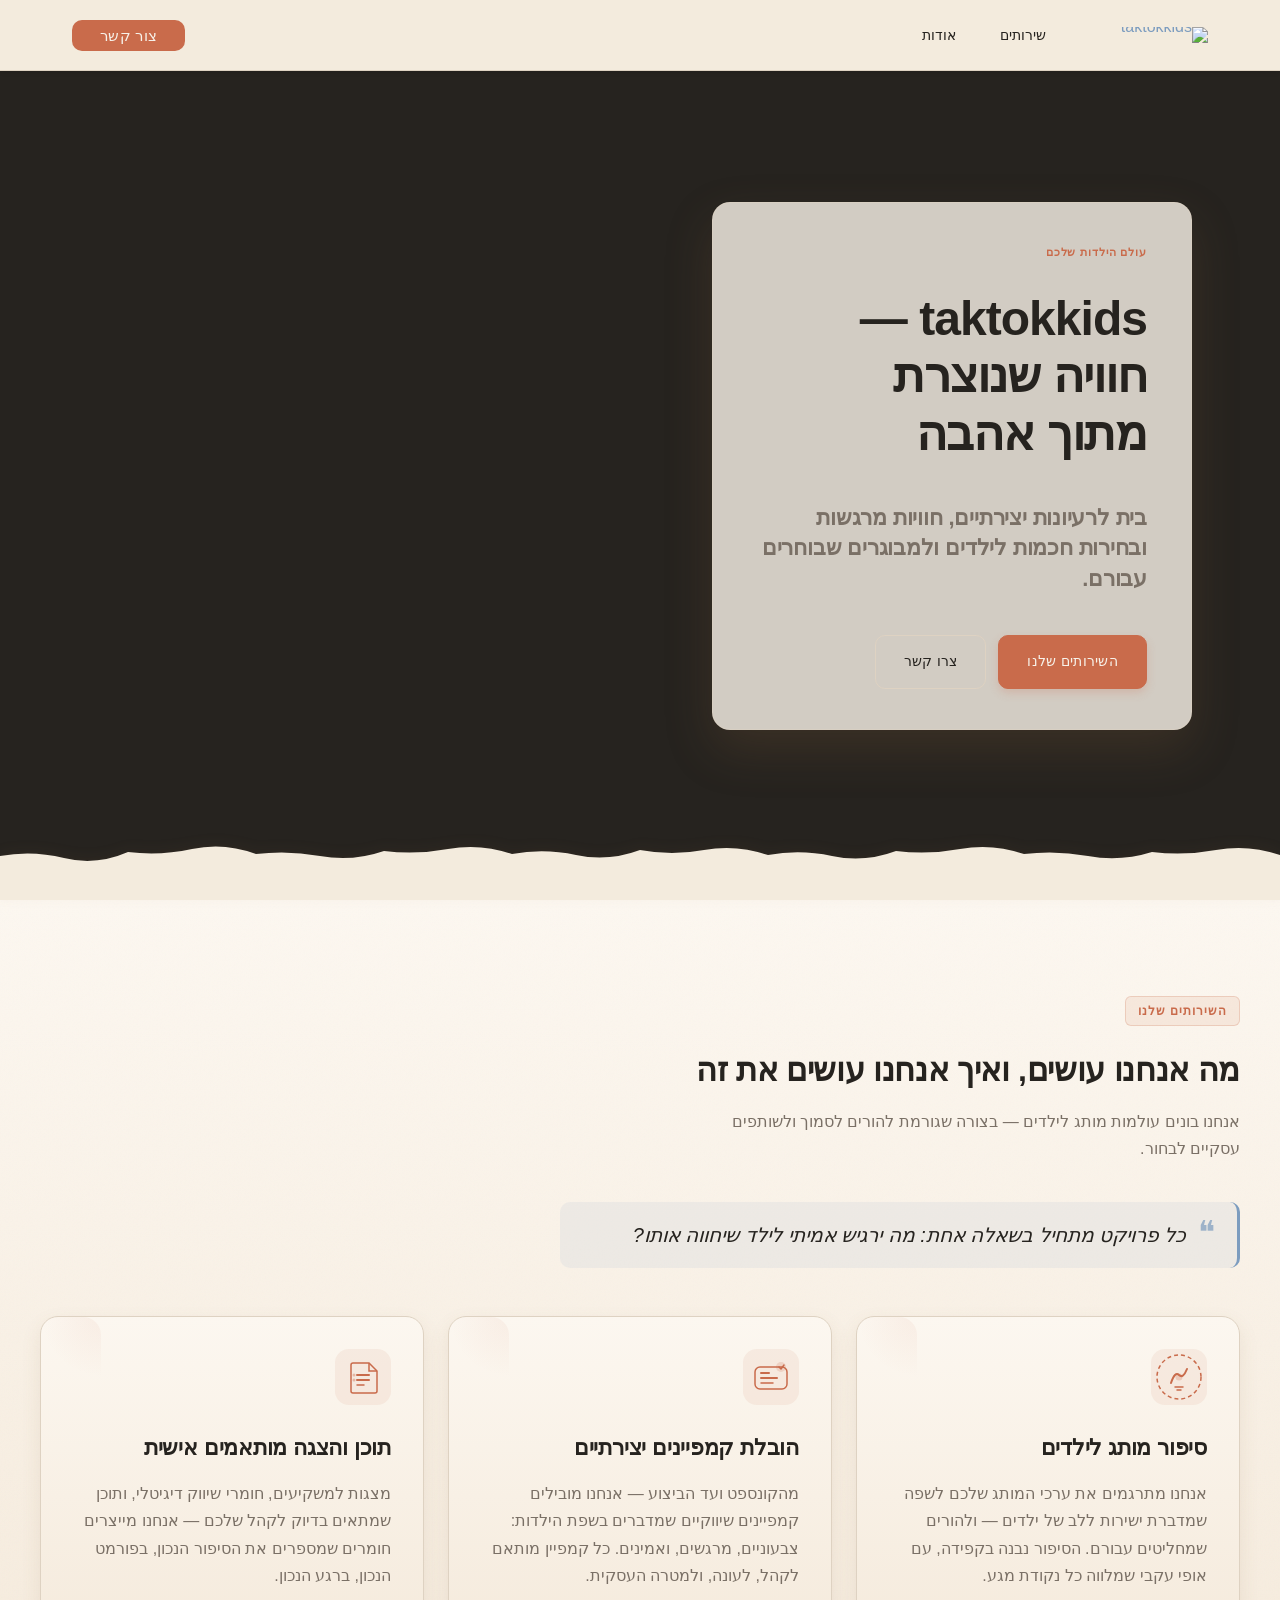
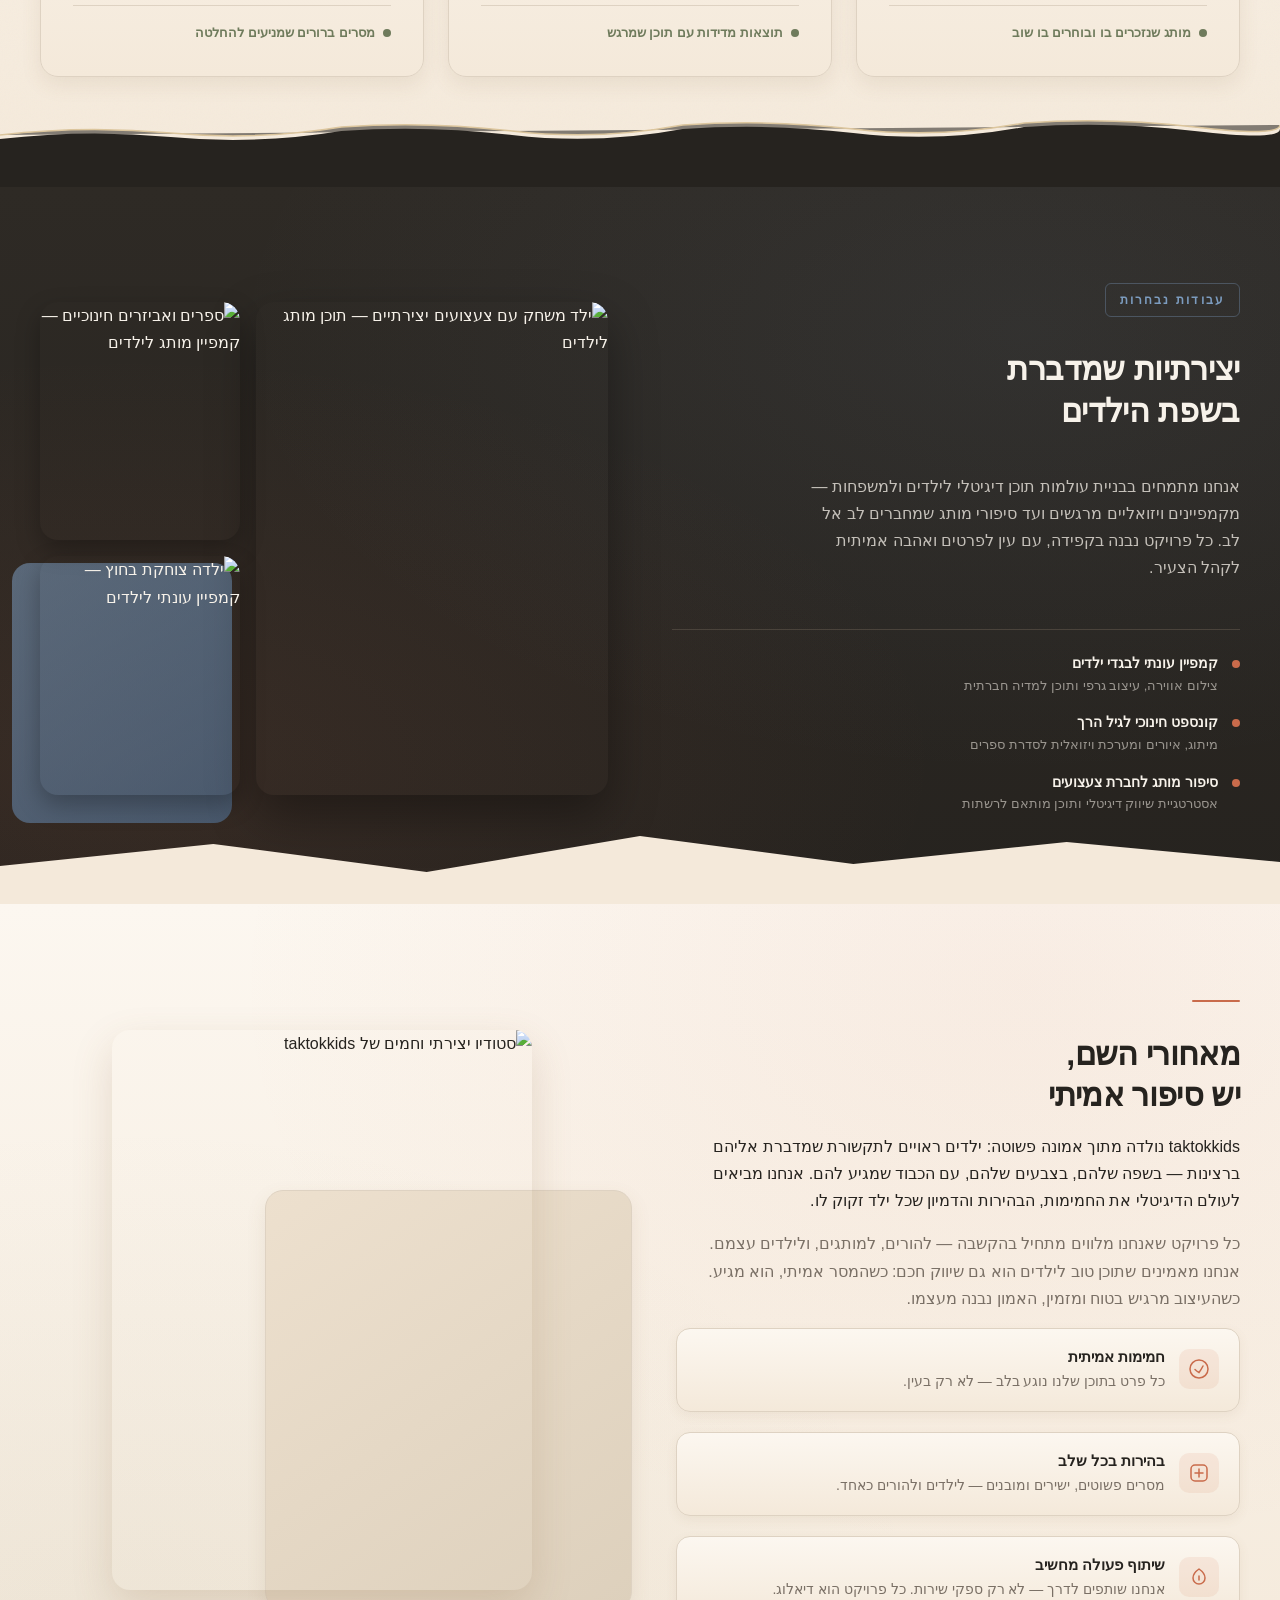
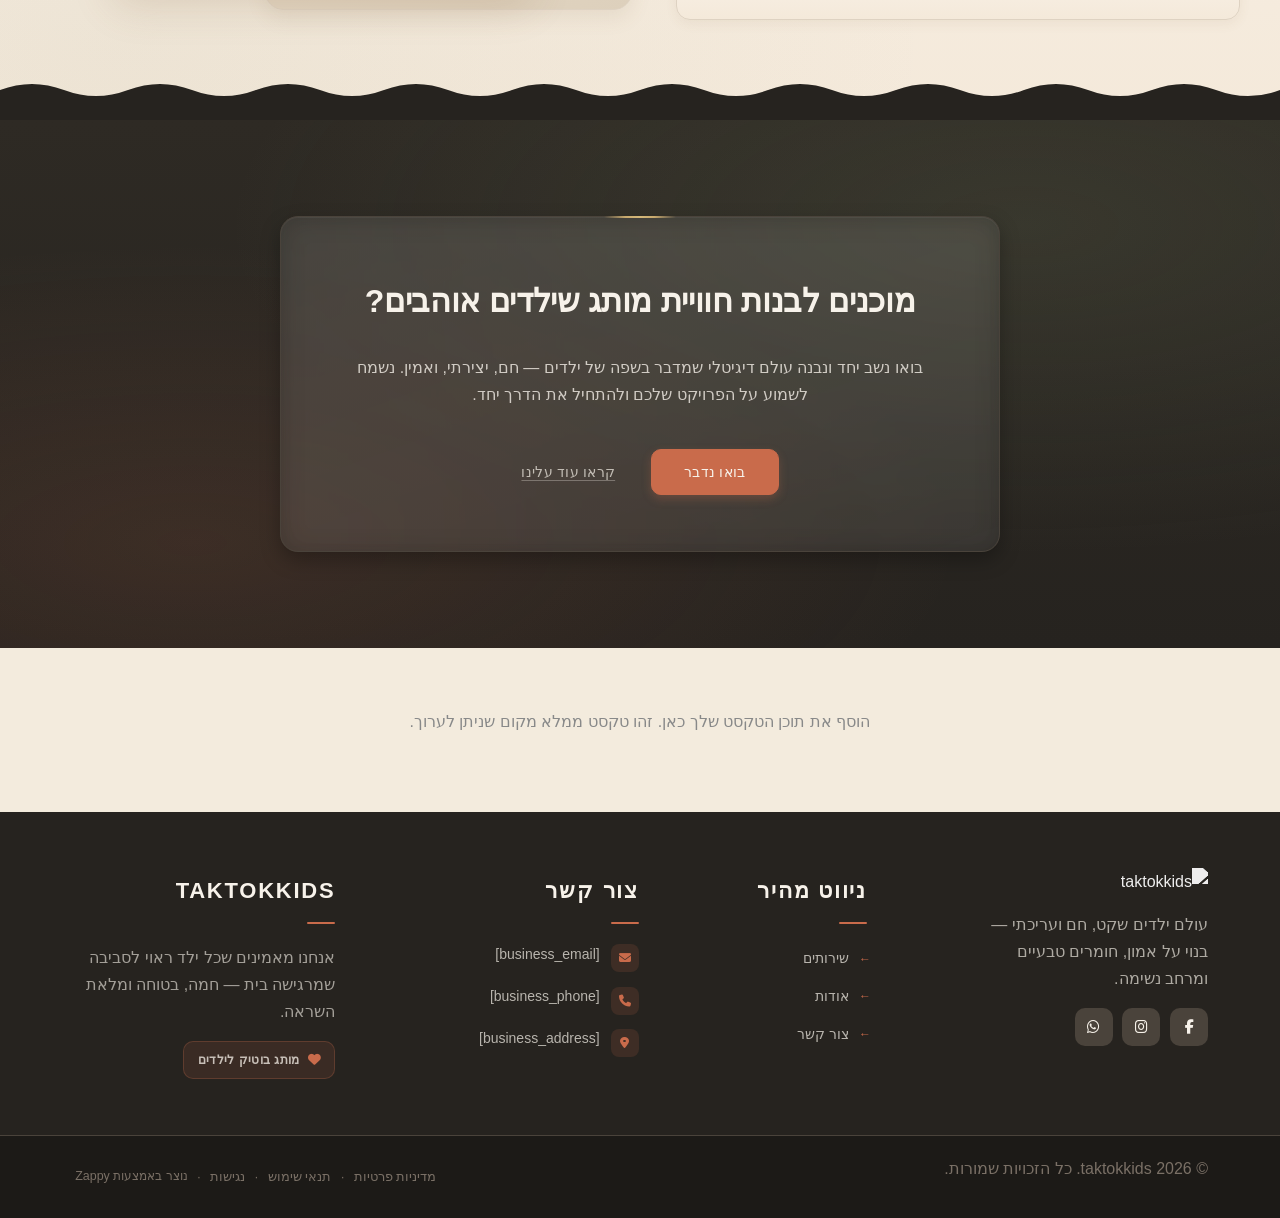
==== public/index.html @ 575d0949 "Background sync: Progressive GitHub Sync" ====
<!doctype html><html dir="rtl" lang="he"><head><meta charset="UTF-8"><meta content="width=device-width,initial-scale=1" name="viewport"><meta content="index, follow" name="robots"><title>digital marketing services — taktokkids</title><meta content="גלו כיצד taktokkids מובילה עסקים להצלחה דיגיטלית מלאה. שירותי שיווק דיגיטלי מתקדמים, ניהול רשתות חברתיות ואסטרטגיות מנצחות שיהפכו את המותג שלכם לבלתי נשכח. הצטרפו אלינו עוד היום!" name="description"><meta content="digital marketing services, שיווק דיגיטלי, digital marketing agency, marketing, קידום עסקים" name="keywords"><link href="/assets/favicon.ico" rel="icon" type="image/x-icon"><link href="/assets/favicon-16x16.png" rel="icon" type="image/png" sizes="16x16"><link href="/assets/favicon-32x32.png" rel="icon" type="image/png" sizes="32x32"><link href="/assets/favicon-48x48.png" rel="icon" type="image/png" sizes="48x48"><link href="/assets/favicon-192x192.png" rel="icon" type="image/png" sizes="192x192"><link href="/assets/favicon-512x512.png" rel="icon" type="image/png" sizes="512x512"><link href="/assets/apple-touch-icon.png" rel="apple-touch-icon"><script>!function(){"use strict";var t="6b8d419a-8a26-4a65-ace0-37fadb36703c",e="https://api.zappy5.com/api/analytics/track",a=18e5,n=2592e6,o=!0,i=!0,r=!0;var s=function(){var e="zappy_visitor_"+t,a=null;try{if(a=localStorage.getItem(e)){var o=JSON.parse(a),i=Date.now();if(i-o.created<n)return o.lastSeen=i,localStorage.setItem(e,JSON.stringify(o)),o.id}}catch(t){console.warn("Zappy Analytics: LocalStorage not available")}var r="zv_"+Date.now()+"_"+Math.random().toString(36).substr(2,9);try{localStorage.setItem(e,JSON.stringify({id:r,created:Date.now(),lastSeen:Date.now()}))}catch(t){}return r}(),c=function(){var e="zappy_session_"+t,n=null;try{if(n=sessionStorage.getItem(e)){var o=JSON.parse(n),i=Date.now();if(i-o.timestamp<a)return o.timestamp=i,sessionStorage.setItem(e,JSON.stringify(o)),o.id}}catch(t){console.warn("Zappy Analytics: SessionStorage not available")}var r="zs_"+Date.now()+"_"+Math.random().toString(36).substr(2,9);try{sessionStorage.setItem(e,JSON.stringify({id:r,timestamp:Date.now()}))}catch(t){}return r}();function l(a,n){n=n||{};var o={website_id:t,event_type:a,page_path:window.location.pathname,referrer:document.referrer||"direct",visitor_id:s,session_id:c,metadata:n};if(navigator.sendBeacon){var i=new Blob([JSON.stringify(o)],{type:"application/json"});navigator.sendBeacon(e,i)}else fetch(e,{method:"POST",headers:{"Content-Type":"application/json"},body:JSON.stringify(o),keepalive:!0}).catch(function(t){console.warn("Zappy Analytics: Failed to track event",t)})}o&&l("pageview",{title:document.title,url:window.location.href}),i&&document.addEventListener("click",function(t){var e=t.target;if("BUTTON"===e.tagName||e.closest("button")){var a="BUTTON"===e.tagName?e:e.closest("button");l("click",{element:"button",text:a.textContent.trim().substring(0,100),id:a.id||null,class:a.className||null})}else if("A"===e.tagName||e.closest("a")){var n="A"===e.tagName?e:e.closest("a");l("navigation",{element:"link",text:n.textContent.trim().substring(0,100),href:n.href,external:n.hostname!==window.location.hostname})}},!0),r&&document.addEventListener("submit",function(t){var e=t.target;l("form_submit",{form_id:e.id||null,form_name:e.name||null,form_action:e.action||null,form_method:e.method||"GET"})},!0);var d=Date.now();window.addEventListener("beforeunload",function(){l("page_unload",{time_on_page:Math.floor((Date.now()-d)/1e3),page_path:window.location.pathname})}),window.zappyAnalytics={track:l,getVisitorId:function(){return s},getSessionId:function(){return c}}}()</script><meta content="digital marketing services — taktokkids" property="og:title"><meta content="גלו כיצד taktokkids מובילה עסקים להצלחה דיגיטלית מלאה. שירותי שיווק דיגיטלי מתקדמים, ניהול רשתות חברתיות ואסטרטגיות מנצחות שיהפכו את המותג שלכם לבלתי נשכח. הצטרפו אלינו עוד היום!" property="og:description"><meta content="summary_large_image" name="twitter:card"><meta content="digital marketing services — taktokkids" name="twitter:title"><meta content="גלו כיצד taktokkids מובילה עסקים להצלחה דיגיטלית מלאה. שירותי שיווק דיגיטלי מתקדמים, ניהול רשתות חברתיות ואסטרטגיות מנצחות שיהפכו את המותג שלכם לבלתי נשכח. הצטרפו אלינו עוד היום!" name="twitter:description"><meta content="website" property="og:type"><meta content="he_IL" property="og:locale"><link href="https://cdnjs.cloudflare.com/ajax/libs/font-awesome/6.4.0/css/all.min.css" rel="stylesheet"><link href="/assets/favicon.ico" rel="icon" type="image/x-icon"><link href="/assets/favicon-16x16.png" rel="icon" type="image/png" sizes="16x16"><link href="/assets/favicon-32x32.png" rel="icon" type="image/png" sizes="32x32"><link href="/assets/favicon-48x48.png" rel="icon" type="image/png" sizes="48x48"><link href="/assets/favicon-192x192.png" rel="icon" type="image/png" sizes="192x192"><link href="/assets/favicon-512x512.png" rel="icon" type="image/png" sizes="512x512"><link href="/assets/apple-touch-icon.png" rel="apple-touch-icon"><link href="https://cdn.jsdelivr.net/npm/vanilla-cookieconsent@3/dist/cookieconsent.css" rel="stylesheet"><script src="https://cdn.jsdelivr.net/npm/vanilla-cookieconsent@3/dist/cookieconsent.umd.js"></script><script src="https://cdn.jsdelivr.net/gh/mickidum/acc_toolbar/acctoolbar/acctoolbar.min.js"></script><link href="/styles.css" rel="stylesheet"><style id="zappy-dropdown-submenu-styles">#navMenu li:has(.sub-menu),.nav-menu li:has(.sub-menu),.navbar li:has(.sub-menu),nav li:has(.sub-menu){position:relative}#navMenu .sub-menu,.nav-menu .sub-menu,.navbar .sub-menu,nav .sub-menu{display:block!important;position:absolute!important;top:100%;left:0;min-width:220px;background:#fff;border-radius:8px;box-shadow:0 8px 25px rgba(0,0,0,.15);padding:8px 0;opacity:0;visibility:hidden;transform:translateY(10px);transition:all .3s ease;z-index:1000;list-style:none;pointer-events:none}#navMenu li:hover>.sub-menu,.nav-menu li:hover>.sub-menu,.navbar li:hover>.sub-menu,nav li:hover>.sub-menu{opacity:1!important;visibility:visible!important;transform:translateY(0)!important;pointer-events:auto!important}.sub-menu li{list-style:none;margin:0;padding:0}.sub-menu a{display:block!important;padding:10px 16px!important;color:var(--text-dark,#333)!important;font-weight:500;text-decoration:none;white-space:nowrap;transition:background-color .2s}.sub-menu .zappy-nav-child>a{padding-left:28px!important;font-size:.9em!important;opacity:.85!important}[dir=rtl] .sub-menu .zappy-nav-child>a,html[lang=ar] .sub-menu .zappy-nav-child>a,html[lang=he] .sub-menu .zappy-nav-child>a{padding-left:10px!important;padding-right:28px!important}.sub-menu .zappy-nav-parent>a{font-weight:600!important}.sub-menu a:hover{background-color:#f5f5f5}[dir=rtl] .nav-menu .sub-menu,[dir=rtl] .navbar .sub-menu,[dir=rtl] nav .sub-menu,html[lang=ar] .nav-menu .sub-menu,html[lang=ar] .navbar .sub-menu,html[lang=ar] nav .sub-menu,html[lang=he] .nav-menu .sub-menu,html[lang=he] .navbar .sub-menu,html[lang=he] nav .sub-menu{left:auto!important;right:0!important}.sub-menu:empty,.sub-menu:not(:has(li)):not(:has(> a)),.sub-menu:not(:has(li:not(.zappy-hidden-menu-item))):not(:has(> a)){display:none!important;opacity:0!important;visibility:hidden!important;pointer-events:none!important}li:has(.menu-group-title):hover>.sub-menu{opacity:1!important;visibility:visible!important;transform:translateY(0)!important;pointer-events:auto!important}#navMenu>li>.menu-group-title,.nav-menu>li>.menu-group-title{display:inline-block;padding:.5rem 1rem;cursor:default;user-select:none}@media (max-width:768px){#navMenu .sub-menu,.nav-menu .sub-menu,.navbar .sub-menu,nav .sub-menu{position:static!important;transform:none!important;box-shadow:none!important;background:0 0!important;max-height:0;overflow:hidden;opacity:0;visibility:hidden;transition:max-height .3s ease,opacity .3s ease;padding:0!important;border-radius:0!important}#navMenu .sub-menu.mobile-expanded,.nav-menu .sub-menu.mobile-expanded,.navbar .sub-menu.mobile-expanded{max-height:none!important;overflow-y:visible!important;opacity:1!important;visibility:visible!important;padding:8px 0 8px 16px!important}[dir=rtl] .sub-menu.mobile-expanded,html[lang=he] .sub-menu.mobile-expanded{padding:8px 16px 8px 0!important}#navMenu li:hover>.sub-menu,.nav-menu li:hover>.sub-menu,.navbar li:hover>.sub-menu,nav li:hover>.sub-menu{opacity:0;visibility:hidden;pointer-events:none}#navMenu li>.sub-menu.mobile-expanded,.nav-menu li>.sub-menu.mobile-expanded,.navbar li>.sub-menu.mobile-expanded,nav li>.sub-menu.mobile-expanded{opacity:1!important;visibility:visible!important;pointer-events:auto!important}#navMenu li:has(.sub-menu),.nav-menu li:has(.sub-menu),.navbar li:has(.sub-menu),nav li:has(.sub-menu){display:flex!important;flex-wrap:wrap!important;align-items:center!important;position:relative!important;min-height:44px!important}#navMenu li:has(.sub-menu)>a,.nav-menu li:has(.sub-menu)>a,.navbar li:has(.sub-menu)>a,nav li:has(.sub-menu)>a{flex:1!important;min-width:0!important}#navMenu li:has(.sub-menu)>.menu-group-title,.nav-menu li:has(.sub-menu)>.menu-group-title,.navbar li:has(.sub-menu)>.menu-group-title,nav li:has(.sub-menu)>.menu-group-title{flex:1!important;min-width:0!important;padding:0!important;line-height:inherit!important}#navMenu li:has(.sub-menu)>.sub-menu,.nav-menu li:has(.sub-menu)>.sub-menu,.navbar li:has(.sub-menu)>.sub-menu,nav li:has(.sub-menu)>.sub-menu{flex-basis:100%!important;width:100%!important}#navMenu li:has(.sub-menu)>a [class*=arrow],#navMenu li:has(.sub-menu)>a [class*=chevron],.nav-menu li:has(.sub-menu)>a .fa-angle-down,.nav-menu li:has(.sub-menu)>a .fa-chevron-down,.nav-menu li:has(.sub-menu)>a [class*=arrow],.nav-menu li:has(.sub-menu)>a [class*=chevron],nav li:has(.sub-menu)>a [class*=arrow],nav li:has(.sub-menu)>a [class*=chevron]{display:none!important;visibility:hidden!important}.mobile-submenu-toggle{display:flex!important;align-items:center!important;justify-content:center!important;width:44px!important;height:auto!important;background:0 0!important;border:none!important;cursor:pointer!important;color:var(--text-dark)!important;position:static!important;flex-shrink:0!important;align-self:stretch!important;z-index:2!important;padding:0!important;margin:0!important}.mobile-submenu-toggle::after{content:''!important;width:0!important;height:0!important;border-left:6px solid transparent!important;border-right:6px solid transparent!important;border-top:7px solid currentColor!important;transition:transform .3s ease!important}.mobile-submenu-toggle.expanded::after{transform:rotate(180deg)!important}.sub-menu a{padding:10px 0!important;display:block!important;color:var(--text-dark)!important;white-space:normal!important}.sub-menu .zappy-nav-child>a{padding-left:28px!important;font-size:.9em!important;opacity:.85!important}[dir=rtl] .sub-menu .zappy-nav-child>a,html[lang=ar] .sub-menu .zappy-nav-child>a,html[lang=he] .sub-menu .zappy-nav-child>a{padding-left:0!important;padding-right:28px!important}.sub-menu .zappy-nav-parent>a{font-weight:600!important}#navMenu.active,.nav-menu.active{max-width:100vw!important;overflow-x:hidden!important;box-sizing:border-box!important}.navbar .sub-menu li a,.zappy-products-dropdown .sub-menu a,nav.navbar .sub-menu li a{color:var(--text-dark)!important}}@media (min-width:769px){.mobile-submenu-toggle{display:none!important}}</style><style id="mobile-lang-menu-deployed-css">@media (max-width:768px){.lang-switcher,.nav-container .lang-switcher,.nav-cta-container .lang-switcher,.nav-ecommerce-icons .lang-switcher,.nav-icons-left .lang-switcher,.navbar .lang-switcher,.navbar .nav-cta-container .lang-switcher{display:none!important}.mobile-lang-menu{width:100%;border-top:1px solid rgba(128,128,128,.2);padding:8px 0 0 0;margin-top:8px}.mobile-lang-toggle{display:flex!important;align-items:center;justify-content:space-between;width:100%;padding:12px 16px;background:0 0;border:none;cursor:pointer;font-size:15px;color:inherit;font-family:inherit}.mobile-lang-toggle::after{content:'';display:inline-block;width:8px;height:8px;border-right:2px solid currentColor;border-bottom:2px solid currentColor;transform:rotate(45deg);transition:transform .3s ease;margin-left:8px}.mobile-lang-toggle.expanded::after{transform:rotate(-135deg)}.mobile-lang-options{max-height:0;overflow:hidden;transition:max-height .3s ease}.mobile-lang-options.expanded{max-height:300px}.mobile-lang-option{display:flex!important;align-items:center;gap:10px;padding:10px 24px;text-decoration:none;color:inherit;font-size:14px;font-family:inherit}.mobile-lang-option:hover{background:rgba(128,128,128,.1)}.mobile-lang-option.active{font-weight:600;opacity:.7;pointer-events:none}.mobile-lang-option img{width:20px;height:20px;border-radius:50%}}@media (min-width:769px){.mobile-lang-menu{display:none!important}}</style><style id="zappy-widget-visibility">#mic-access-tool-box,#mic-access-tool-general-button,#mic-init-access-tool #mic-access-tool-box,#mic-init-access-tool #mic-access-tool-general-button,#mic-init-access-tool .mic-access-tool-general-button,._access-icon,._access-menu,.mic-access-tool-box,.mic-access-tool-general-button,div[id*=mic-access-tool-box]{display:none!important;visibility:hidden!important;opacity:0!important;pointer-events:none!important}</style></head><body><nav class="navbar" dir="rtl"><button aria-label="Menu" class="mobile-toggle" id="mobileToggle"><svg viewBox="0 0 24 24" fill="none" height="24" width="24" class="hamburger-icon"><path d="M3 12h18M3 6h18M3 18h18" stroke="currentColor" stroke-width="2" stroke-linecap="round"></path></svg><svg viewBox="0 0 24 24" fill="none" height="24" width="24" class="close-icon" style="display:none"><path d="M18 6L6 18M6 6l12 12" stroke="currentColor" stroke-width="2" stroke-linecap="round"></path></svg></button><button aria-label="Call" class="phone-header-btn" data-phone="[business_phone]"><svg viewBox="0 0 24 24" fill="currentColor" height="20" width="20"><path d="M22 16.92v3a2 2 0 0 1-2.18 2 19.79 19.79 0 0 1-8.63-3.07 19.5 19.5 0 0 1-6-6 19.79 19.79 0 0 1-3.07-8.67A2 2 0 0 1 4.11 2h3a2 2 0 0 1 2 1.72 12.84 12.84 0 0 0 .7 2.81 2 2 0 0 1-.45 2.11L8.09 9.91a16 16 0 0 0 6 6l1.27-1.27a2 2 0 0 1 2.11-.45 12.84 12.84 0 0 0 2.81.7A2 2 0 0 1 22 16.92z"></path></svg></button><div class="nav-container"><div class="nav-right-group"><div class="nav-brand"><a href="/" class="logo-link"><img alt="taktokkids" src="/assets/taktokkids-general-logo.webp" class="logo"></a></div><ul class="nav-menu" id="navMenu"><li><a href="/services">שירותים</a></li><li><a href="/about">אודות</a></li></ul></div><div class="nav-cta-container"><a href="/contact" class="nav-cta-btn">צור קשר</a></div></div></nav><script>window.addEventListener("load",function(){const e=document.querySelector(".navbar, nav, header");if(!e)return void console.log("[Navbar] Navbar element not found");let t=document.getElementById("mobileToggle")||document.querySelector(".mobile-toggle")||document.querySelector(".hamburger")||document.querySelector(".hamburger-menu")||document.querySelector(".menu-toggle")||document.querySelector(".burger-menu")||document.querySelector('[aria-label="Menu"]')||document.querySelector('[aria-label="תפריט"]');const o=document.querySelector(".phone-header-btn"),n=window.getComputedStyle(e);let r=n.backgroundColor;if(console.log("[Navbar] Initial navbar background:",r),"transparent"===r||"rgba(0, 0, 0, 0)"===r||r.startsWith("rgba")&&r.includes(", 0)")){const e=n.backgroundImage;if(e&&"none"!==e)console.log("[Navbar] Navbar has background image/gradient, using dark text"),r="rgb(240, 240, 240)";else{const e=window.getComputedStyle(document.body).backgroundColor;console.log("[Navbar] Navbar transparent, using body background:",e),r=e}}const i=r.match(/\d+/g);if(i&&i.length>=3){const e=(.299*parseInt(i[0])+.587*parseInt(i[1])+.114*parseInt(i[2]))/255;console.log("[Navbar] Mobile button colors preserved from Claude CSS (luminance:",e.toFixed(2)+")");const n=document.createElement("style");n.id="zappy-mobile-nav-fix";document.documentElement.lang;document.documentElement.dir,n.textContent='\n        /* Hide mobile buttons on desktop, show only on mobile */\n        @media (min-width: 769px) {\n          .mobile-toggle,\n          .phone-header-btn {\n            display: none !important;\n          }\n        }\n        \n        /* Show and position mobile buttons correctly on mobile */\n        @media (max-width: 768px) {\n          .mobile-toggle,\n          .phone-header-btn {\n            position: absolute !important;\n            top: 50% !important;\n            transform: translateY(-50%) !important;\n            z-index: 1001 !important;\n            display: flex !important;\n            align-items: center !important;\n            justify-content: center !important;\n            width: 36px !important;\n            height: 36px !important;\n            border-radius: 50% !important;\n            border: none !important;\n            cursor: pointer !important;\n            padding: 6px !important;\n            background: none !important;\n            color: var(--nav-text, var(--text-dark)) !important;\n          }\n          \n          /* LTR positioning (default): hamburger LEFT, phone RIGHT */\n          html:not([dir="rtl"]):not([lang="he"]):not([lang="ar"]) .mobile-toggle,\n          html[dir="ltr"] .mobile-toggle {\n            left: 12px !important;\n            right: auto !important;\n          }\n          html:not([dir="rtl"]):not([lang="he"]):not([lang="ar"]) .phone-header-btn,\n          html[dir="ltr"] .phone-header-btn {\n            right: 12px !important;\n            left: auto !important;\n          }\n          \n          /* RTL positioning: hamburger RIGHT, phone LEFT */\n          html[dir="rtl"] .mobile-toggle,\n          html[lang="he"] .mobile-toggle,\n          html[lang="ar"] .mobile-toggle {\n            right: 12px !important;\n            left: auto !important;\n          }\n          html[dir="rtl"] .phone-header-btn,\n          html[lang="he"] .phone-header-btn,\n          html[lang="ar"] .phone-header-btn {\n            left: 12px !important;\n            right: auto !important;\n          }\n          \n          /* CRITICAL: Ensure nav-container has min-height on mobile */\n          /* All children are positioned absolutely/fixed on mobile, so height:auto collapses to 0 */\n          .nav-container {\n            min-height: 70px !important;\n            position: relative !important;\n          }\n          \n          /* Ensure SVG icons are properly sized and inherit color */\n          .mobile-toggle svg,\n          .phone-header-btn svg {\n            width: 24px !important;\n            height: 24px !important;\n            /* Don\'t force display - let JavaScript control hamburger/close toggle */\n          }\n          \n          /* Reset nav-cta-container on mobile - remove desktop box-shadow/padding */\n          /* that creates a visible ghost box when CTA button is hidden */\n          .nav-cta-container {\n            box-shadow: none !important;\n            padding: 0 !important;\n          }\n          \n          /* Hide nav-cta-container entirely on mobile when there\'s no lang-switcher */\n          /* (only the CTA button is inside, and it\'s hidden on mobile) */\n          .nav-cta-container:not(:has(.lang-switcher)) {\n            display: none !important;\n          }\n          \n          /* CRITICAL: Prevent hero image fade gradient from bleeding over headline text */\n          /* The .image-fade-gradient has bottom: -30px (extends below parent) */\n          /* On mobile stacked layout, this overlaps the h1 text below the image */\n          .hero-image-column {\n            overflow: hidden !important;\n          }\n          .image-fade-gradient {\n            bottom: 0 !important;\n          }\n          \n          /* Hide desktop language switcher on mobile - hamburger menu handles it */\n          /* High specificity to override stored CSS */\n          .lang-switcher,\n          .nav-cta-container .lang-switcher,\n          .nav-container .lang-switcher,\n          .navbar .lang-switcher,\n          .navbar .nav-cta-container .lang-switcher {\n            display: none !important;\n          }\n        }\n      ';const r=document.getElementById("zappy-mobile-nav-fix");r&&r.remove(),document.head.appendChild(n),console.log("[Navbar] Critical CSS injected for mobile nav positioning");const l=window.innerWidth<=768;if(t){const e=t.querySelector(".hamburger-icon"),o=t.querySelector(".close-icon");e&&(e.style.setProperty("width","24px","important"),e.style.setProperty("height","24px","important"),e.style.setProperty("display","block","important")),o&&(o.style.setProperty("width","24px","important"),o.style.setProperty("height","24px","important"),o.style.setProperty("display","none","important")),l?(t.style.setProperty("position","absolute","important"),t.style.setProperty("top","50%","important"),t.style.setProperty("transform","translateY(-50%)","important"),t.style.setProperty("z-index","1001","important"),t.style.removeProperty("left"),t.style.removeProperty("right"),console.log("[Navbar] Mobile toggle positioning applied (mobile viewport)")):(t.style.removeProperty("position"),t.style.removeProperty("top"),t.style.removeProperty("transform"),t.style.removeProperty("z-index"),t.style.removeProperty("left"),t.style.removeProperty("right"),console.log("[Navbar] Desktop viewport - cleared mobile toggle inline positioning"))}if(o){const e=o.querySelector("svg");e&&(e.style.width="24px",e.style.height="24px",e.setAttribute("width","24"),e.setAttribute("height","24")),l?(o.style.setProperty("position","absolute","important"),o.style.setProperty("top","50%","important"),o.style.setProperty("transform","translateY(-50%)","important"),o.style.setProperty("z-index","1001","important"),o.style.removeProperty("left"),o.style.removeProperty("right"),console.log("[Navbar] Phone button positioning applied (mobile viewport)")):(o.style.removeProperty("position"),o.style.removeProperty("top"),o.style.removeProperty("transform"),o.style.removeProperty("z-index"),o.style.removeProperty("left"),o.style.removeProperty("right"),console.log("[Navbar] Desktop viewport - cleared phone button inline positioning"))}}else console.log("[Navbar] Could not parse background color:",r);t=document.getElementById("mobileToggle")||document.querySelector(".mobile-toggle")||document.querySelector(".hamburger")||document.querySelector(".hamburger-menu")||document.querySelector(".menu-toggle")||document.querySelector(".burger-menu")||document.querySelector('[aria-label="Menu"]')||document.querySelector('[aria-label="תפריט"]');const l=document.getElementById("navMenu")||document.querySelector(".nav-menu")||document.querySelector(".nav-links")||document.querySelector("nav ul:not(.submenu)");if(!t||!l)return void console.log("[Navbar] Mobile toggle or menu not found:",{toggle:!!t,menu:!!l});l.id||(l.id="navMenu"),console.log("[Navbar] Initializing mobile menu...");const a=t.cloneNode(!0);t.parentNode.replaceChild(a,t),a.addEventListener("click",function(e){e.preventDefault(),e.stopPropagation();const t=this.querySelector(".hamburger-icon"),o=this.querySelector(".close-icon");l.classList.contains("active")?(l.classList.remove("active"),t&&t.style.setProperty("display","block","important"),o&&o.style.setProperty("display","none","important"),document.body.style.overflow="",console.log("[Navbar] Menu closed")):(l.classList.add("active"),t&&t.style.setProperty("display","none","important"),o&&o.style.setProperty("display","block","important"),document.body.style.overflow="hidden",console.log("[Navbar] Menu opened"))}),l.querySelectorAll("a").forEach(function(e){e.addEventListener("click",function(){if("#"===this.getAttribute("href"))return;const e=a.querySelector(".hamburger-icon"),t=a.querySelector(".close-icon");l.classList.remove("active"),e&&e.style.setProperty("display","block","important"),t&&t.style.setProperty("display","none","important"),document.body.style.overflow="",console.log("[Navbar] Menu closed (link clicked)")})});var s=l.querySelectorAll(".dropdown-toggle");s.forEach(function(e){e.addEventListener("click",function(e){e.preventDefault(),e.stopPropagation();var t=this.closest(".nav-dropdown");t&&(t.parentNode.querySelectorAll(".nav-dropdown.open").forEach(function(e){e!==t&&e.classList.remove("open")}),t.classList.toggle("open"),console.log("[Navbar] Dropdown toggled:",t.classList.contains("open")?"open":"closed"))})}),document.addEventListener("click",function(e){e.target.closest(".nav-dropdown")||document.querySelectorAll(".nav-dropdown.open").forEach(function(e){e.classList.remove("open")})}),console.log("[Navbar] Dropdown handlers initialized for "+s.length+" dropdowns"),o&&o.addEventListener("click",function(){const e=document.querySelectorAll('a[href^="tel:"]'),t=e.length>0?e[0].getAttribute("href").replace("tel:",""):"[business_phone]";window.location.href="tel:"+t,console.log("[Navbar] Phone button clicked")}),console.log("[Navbar] Mobile menu initialized successfully");const p=function(){const e=document.querySelector(".whatsapp-float");e&&(window.innerWidth>=769?(e.style.setProperty("display","none","important"),e.style.setProperty("visibility","hidden","important"),e.style.setProperty("opacity","0","important"),e.style.setProperty("pointer-events","none","important"),console.log("[WhatsApp] Button hidden on desktop")):(e.style.removeProperty("display"),e.style.removeProperty("visibility"),e.style.removeProperty("opacity"),e.style.removeProperty("pointer-events"),console.log("[WhatsApp] Button visible on mobile")))};let c;p(),window.addEventListener("resize",function(){clearTimeout(c),c=setTimeout(p,100)})})</script><main><section class="index-hero-section" data-layout-spec="בית-hero" dir="rtl" data-hero-type="fullscreen-scrim"><div class="index-hero-bg"><img alt="ילד משחק בסביבה חמה ויצירתית עם חומרים טבעיים" src="/assets/site-index-hero-image-1.webp" data-context="Warm cinematic lifestyle photograph of a child playing with natural wooden toys and tactile craft materials in a sun-drenched, minimal Scandinavian-inspired room. Earthy tones: cream walls, linen textures, terracotta accents. Soft natural window light. Boutique calm, editorial quality. No text. Wide landscape format for full-bleed hero background." data-placeholder="index-hero-image-1" height="900" width="1440" data-hero-bg="true"></div><div class="index-hero-scrim" aria-hidden="true"></div><div class="index-hero-container"><article class="index-hero-card"><span class="index-hero-label">עולם הילדות שלכם</span><h1 class="index-hero-headline">taktokkids —<br>חוויה שנוצרת<br>מתוך אהבה</h1><h3 class="index-hero-subtitle">בית לרעיונות יצירתיים, חוויות מרגשות ובחירות חכמות לילדים ולמבוגרים שבוחרים עבורם.</h3><div class="index-hero-ctas"><a href="/services" class="index-hero-btn-primary">השירותים שלנו</a><a href="/contact" class="index-hero-btn-secondary">צרו קשר</a></div></article></div><div class="index-hero-divider-wrapper"><svg viewBox="0 0 1440 88" xmlns="http://www.w3.org/2000/svg" aria-hidden="true" data-no-icon-edit="true" preserveAspectRatio="none"><path d="M0,88 L0,44 Q36,38 72,46 T144,40 Q180,44 216,37 T288,42 Q324,38 360,44 T432,39 Q468,43 504,37 T576,42 Q612,36 648,43 T720,38 Q756,44 792,38 T864,43 Q900,37 936,44 T1008,39 Q1044,43 1080,37 T1152,42 Q1188,38 1224,44 T1296,40 Q1332,44 1368,38 T1440,43 L1440,88 Z" fill="#F3EBDD"></path></svg></div></section><section class="index-services-section" data-layout-spec="בית-services" dir="rtl"><div class="index-services-texture" aria-hidden="true"></div><div class="index-services-container"><div class="index-services-header"><div class="index-services-label">השירותים שלנו</div><h2 class="index-services-title">מה אנחנו עושים, ואיך אנחנו עושים את זה</h2><p class="index-services-intro">אנחנו בונים עולמות מותג לילדים — בצורה שגורמת להורים לסמוך ולשותפים עסקיים לבחור.</p></div><div class="index-services-pullquote" aria-label="ציטוט מוביל"><span class="index-services-pullquote-mark" aria-hidden="true">❝</span><span class="index-services-pullquote-text">כל פרויקט מתחיל בשאלה אחת: מה ירגיש אמיתי לילד שיחווה אותו?</span></div><div class="index-services-grid"><article class="index-services-card"><div class="index-services-card-icon" aria-hidden="true"><svg viewBox="0 0 48 48" xmlns="http://www.w3.org/2000/svg" data-element-type="icon" data-icon-type="svg" fill="none" height="48" width="48"><circle cx="24" cy="24" r="22" stroke="currentColor" stroke-width="1.5" stroke-dasharray="4 3"></circle><path d="M16 30 Q20 18 24 22 Q28 26 32 16" stroke="currentColor" stroke-width="2" stroke-linecap="round" fill="none"></path><circle cx="24" cy="24" r="3.5" fill="currentColor" opacity="0.25"></circle><path d="M20 34 L28 34" stroke="currentColor" stroke-width="1.5" stroke-linecap="round"></path><path d="M22 37 L26 37" stroke="currentColor" stroke-width="1.5" stroke-linecap="round"></path></svg></div><div class="index-services-card-content"><h3 class="index-services-card-title">סיפור מותג לילדים</h3><p class="index-services-card-desc">אנחנו מתרגמים את ערכי המותג שלכם לשפה שמדברת ישירות ללב של ילדים — ולהורים שמחליטים עבורם. הסיפור נבנה בקפידה, עם אופי עקבי שמלווה כל נקודת מגע.</p><div class="index-services-card-outcome"><span class="index-services-outcome-dot" aria-hidden="true"></span><span>מותג שנזכרים בו ובוחרים בו שוב</span></div></div></article><article class="index-services-card"><div class="index-services-card-icon" aria-hidden="true"><svg viewBox="0 0 48 48" xmlns="http://www.w3.org/2000/svg" data-element-type="icon" data-icon-type="svg" fill="none" height="48" width="48"><rect height="22" rx="5" stroke="currentColor" stroke-width="1.5" width="32" x="8" y="14" fill="none"></rect><path d="M14 20 L22 20" stroke="currentColor" stroke-width="2" stroke-linecap="round"></path><path d="M14 25 L30 25" stroke="currentColor" stroke-width="2" stroke-linecap="round"></path><path d="M14 30 L26 30" stroke="currentColor" stroke-width="1.5" stroke-linecap="round"></path><circle cx="34" cy="14" r="5" fill="currentColor" opacity="0.18"></circle><path d="M32 14 L34 16 L37 12" stroke="currentColor" stroke-width="1.5" stroke-linecap="round" stroke-linejoin="round"></path></svg></div><div class="index-services-card-content"><h3 class="index-services-card-title">הובלת קמפיינים יצירתיים</h3><p class="index-services-card-desc">מהקונספט ועד הביצוע — אנחנו מובילים קמפיינים שיווקיים שמדברים בשפת הילדות: צבעוניים, מרגשים, ואמינים. כל קמפיין מותאם לקהל, לעונה, ולמטרה העסקית.</p><div class="index-services-card-outcome"><span class="index-services-outcome-dot" aria-hidden="true"></span><span>תוצאות מדידות עם תוכן שמרגש</span></div></div></article><article class="index-services-card"><div class="index-services-card-icon" aria-hidden="true"><svg viewBox="0 0 48 48" xmlns="http://www.w3.org/2000/svg" data-element-type="icon" data-icon-type="svg" fill="none" height="48" width="48"><path d="M12 38 L12 12 Q12 10 14 10 L30 10 L38 18 L38 38 Q38 40 36 40 L14 40 Q12 40 12 38Z" stroke="currentColor" stroke-width="1.5" fill="none"></path><path d="M30 10 L30 18 L38 18" stroke="currentColor" stroke-width="1.5" fill="none"></path><path d="M18 22 L30 22" stroke="currentColor" stroke-width="2" stroke-linecap="round"></path><path d="M18 27 L30 27" stroke="currentColor" stroke-width="2" stroke-linecap="round"></path><path d="M18 32 L25 32" stroke="currentColor" stroke-width="1.5" stroke-linecap="round"></path><circle cx="15" cy="22" r="1.5" fill="currentColor" opacity="0.4"></circle><circle cx="15" cy="27" r="1.5" fill="currentColor" opacity="0.4"></circle></svg></div><div class="index-services-card-content"><h3 class="index-services-card-title">תוכן והצגה מותאמים אישית</h3><p class="index-services-card-desc">מצגות למשקיעים, חומרי שיווק דיגיטלי, ותוכן שמתאים בדיוק לקהל שלכם — אנחנו מייצרים חומרים שמספרים את הסיפור הנכון, בפורמט הנכון, ברגע הנכון.</p><div class="index-services-card-outcome"><span class="index-services-outcome-dot" aria-hidden="true"></span><span>מסרים ברורים שמניעים להחלטה</span></div></div></article></div></div><div class="index-services-divider-wrapper"><svg viewBox="0 0 1200 90" xmlns="http://www.w3.org/2000/svg" aria-hidden="true" data-no-icon-edit="true" preserveAspectRatio="none"><path d="M0,38 Q80,28 160,36 T320,30 Q400,24 480,34 T640,28 Q720,22 800,32 T960,26 Q1040,20 1120,30 T1200,28" stroke="#C9A96B" stroke-width="1.5" fill="#26231F" opacity="0.55"></path><path d="M0,90 L0,42 Q80,32 160,40 T320,34 Q400,28 480,38 T640,32 Q720,26 800,36 T960,30 Q1040,24 1120,34 T1200,32 L1200,90 Z" fill="#26231F"></path></svg></div></section><section class="index-showcase-section" data-layout-spec="בית-showcase" dir="rtl"><div class="showcase-container"><div class="showcase-text"><span class="showcase-eyebrow">עבודות נבחרות</span><h2 class="showcase-heading">יצירתיות שמדברת<br>בשפת הילדים</h2><p class="showcase-desc">אנחנו מתמחים בבניית עולמות תוכן דיגיטלי לילדים ולמשפחות — מקמפיינים ויזואליים מרגשים ועד סיפורי מותג שמחברים לב אל לב. כל פרויקט נבנה בקפידה, עם עין לפרטים ואהבה אמיתית לקהל הצעיר.</p><ul class="showcase-captions"><li class="caption-item"><span class="caption-dot"></span><div><strong>קמפיין עונתי לבגדי ילדים</strong><span>צילום אווירה, עיצוב גרפי ותוכן למדיה חברתית</span></div></li><li class="caption-item"><span class="caption-dot"></span><div><strong>קונספט חינוכי לגיל הרך</strong><span>מיתוג, איורים ומערכת ויזואלית לסדרת ספרים</span></div></li><li class="caption-item"><span class="caption-dot"></span><div><strong>סיפור מותג לחברת צעצועים</strong><span>אסטרטגיית שיווק דיגיטלי ותוכן מותאם לרשתות</span></div></li></ul></div><div class="showcase-image-group"><div class="showcase-backplate" aria-hidden="true"></div><figure class="showcase-img-main"><img alt="ילד משחק עם צעצועים יצירתיים — תוכן מותג לילדים" src="/assets/site-index-showcase-image-1.webp" data-context="A warm editorial lifestyle photograph of a young child playing creatively with colorful wooden toys on a natural linen surface. Soft natural light, warm tones, boutique brand feel, high quality photography for a kids content agency." data-placeholder="index-showcase-image-1" height="720" width="600"></figure><div class="showcase-img-stack"><figure class="showcase-img-small"><img alt="ספרים ואביזרים חינוכיים — קמפיין מותג לילדים" src="/assets/site-index-showcase-image-2.webp" data-context="A styled flat-lay of colorful educational books, crayons, and handmade paper items arranged on a warm cream background. Editorial photography for a boutique childrens brand and digital marketing agency." data-placeholder="index-showcase-image-2" height="320" width="320"></figure><figure class="showcase-img-small"><img alt="ילדה צוחקת בחוץ — קמפיין עונתי לילדים" src="/assets/site-index-showcase-image-3.webp" data-context="A cheerful young girl in pastel clothing laughing outdoors in soft golden light. Natural, candid portrait photography for a childrens lifestyle brand campaign, warm and editorial in style." data-placeholder="index-showcase-image-3" height="320" width="320"></figure></div></div></div><div class="showcase-divider-wrapper"><svg viewBox="0 0 1440 90" xmlns="http://www.w3.org/2000/svg" aria-hidden="true" data-no-icon-edit="true" preserveAspectRatio="none"><path d="M0,90 L0,52 L240,30 L480,58 L720,22 L960,50 L1200,28 L1440,48 L1440,90 Z" fill="#F4E9DA"></path></svg></div></section><section class="index-brand-story-section" data-layout-spec="בית-brand-story" dir="rtl"><div class="brand-story-texture" aria-hidden="true"></div><div class="brand-story-container"><div class="brand-story-content"><div class="brand-story-accent-rule" aria-hidden="true"></div><h2 class="brand-story-heading">מאחורי השם,<br>יש סיפור אמיתי</h2><p class="brand-story-lead">taktokkids נולדה מתוך אמונה פשוטה: ילדים ראויים לתקשורת שמדברת אליהם ברצינות — בשפה שלהם, בצבעים שלהם, עם הכבוד שמגיע להם. אנחנו מביאים לעולם הדיגיטלי את החמימות, הבהירות והדמיון שכל ילד זקוק לו.</p><p class="brand-story-body">כל פרויקט שאנחנו מלווים מתחיל בהקשבה — להורים, למותגים, ולילדים עצמם. אנחנו מאמינים שתוכן טוב לילדים הוא גם שיווק חכם: כשהמסר אמיתי, הוא מגיע. כשהעיצוב מרגיש בטוח ומזמין, האמון נבנה מעצמו.</p><ul class="brand-story-principles"><li class="principle-item"><span class="principle-icon" aria-hidden="true"><svg viewBox="0 0 22 22" xmlns="http://www.w3.org/2000/svg" data-element-type="icon" data-icon-type="svg" fill="none" height="22" width="22"><circle cx="11" cy="11" r="9" stroke="currentColor" stroke-width="1.5"></circle><path d="M7 11.5C8.5 13 10 14 11 14.5C12.5 12.5 14 10 15 8" stroke="currentColor" stroke-width="1.5" stroke-linecap="round"></path></svg></span><div class="principle-text"><strong>חמימות אמיתית</strong><span>כל פרט בתוכן שלנו נוגע בלב — לא רק בעין.</span></div></li><li class="principle-item"><span class="principle-icon" aria-hidden="true"><svg viewBox="0 0 22 22" xmlns="http://www.w3.org/2000/svg" data-element-type="icon" data-icon-type="svg" fill="none" height="22" width="22"><rect height="16" rx="4" stroke="currentColor" stroke-width="1.5" width="16" x="3" y="3"></rect><path d="M7 11h8M11 7v8" stroke="currentColor" stroke-width="1.5" stroke-linecap="round"></path></svg></span><div class="principle-text"><strong>בהירות בכל שלב</strong><span>מסרים פשוטים, ישירים ומובנים — לילדים ולהורים כאחד.</span></div></li><li class="principle-item"><span class="principle-icon" aria-hidden="true"><svg viewBox="0 0 22 22" xmlns="http://www.w3.org/2000/svg" data-element-type="icon" data-icon-type="svg" fill="none" height="22" width="22"><path d="M11 3C11 3 5 7 5 12a6 6 0 0012 0c0-5-6-9-6-9z" stroke="currentColor" stroke-width="1.5" stroke-linejoin="round"></path><path d="M11 14v-4" stroke="currentColor" stroke-width="1.5" stroke-linecap="round"></path></svg></span><div class="principle-text"><strong>שיתוף פעולה מחשיב</strong><span>אנחנו שותפים לדרך — לא רק ספקי שירות. כל פרויקט הוא דיאלוג.</span></div></li></ul></div><div class="brand-story-image-col"><div class="brand-story-backplate" aria-hidden="true"></div><figure class="brand-story-figure"><img alt="סטודיו יצירתי וחמים של taktokkids" src="/assets/site-index-brand-story-image-1.webp" data-context="Warm, editorial studio photograph showing a creative workspace for a child-centered brand: a wooden desk with colorful illustrated children books, soft pastel props, a small potted plant, gentle natural light streaming through a window, warm cream and terracotta tones, calm and inviting boutique atmosphere, portrait orientation" data-placeholder="index-brand-story-image-1" height="680" width="520" class="brand-story-img"></figure></div></div><div class="brand-story-divider-wrapper" aria-hidden="true"><svg viewBox="0 0 1200 80" xmlns="http://www.w3.org/2000/svg" aria-hidden="true" data-no-icon-edit="true" preserveAspectRatio="none"><path d="M0,80 L0,50 Q30,38 60,50 Q90,62 120,50 Q150,38 180,50 Q210,62 240,50 Q270,38 300,50 Q330,62 360,50 Q390,38 420,50 Q450,62 480,50 Q510,38 540,50 Q570,62 600,50 Q630,38 660,50 Q690,62 720,50 Q750,38 780,50 Q810,62 840,50 Q870,38 900,50 Q930,62 960,50 Q990,38 1020,50 Q1050,62 1080,50 Q1110,38 1140,50 Q1170,62 1200,50 L1200,80 Z" fill="var(--bg-dark)"></path></svg></div></section><section class="index-cta-section" data-layout-spec="בית-cta" dir="rtl"><div class="index-cta-wrapper"><div class="index-cta-container"><div class="index-cta-accent-line" aria-hidden="true"></div><div class="index-cta-content"><h2 class="index-cta-heading">מוכנים לבנות חוויית מותג שילדים אוהבים?</h2><p class="index-cta-description">בואו נשב יחד ונבנה עולם דיגיטלי שמדבר בשפה של ילדים — חם, יצירתי, ואמין. נשמח לשמוע על הפרויקט שלכם ולהתחיל את הדרך יחד.</p><div class="index-cta-actions"><a href="/contact" class="index-cta-btn-primary">בואו נדבר</a><a href="/about" class="index-cta-btn-secondary">קראו עוד עלינו</a></div></div></div></div></section></main><section class="layout-section" data-component-id="empty-section" data-zappy-component="true" id="layout-1776984268024" style="width:100%;padding:60px 0;direction:rtl"><div class="container" style="max-width:1200px;margin:0 auto;padding:0 1.5rem"><p style="font-size:16px;line-height:1.7;color:#1F2937;opacity:0.5;text-align:center;font-family:system-ui, -apple-system, sans-serif">הוסף את תוכן הטקסט שלך כאן. זהו טקסט ממלא מקום שניתן לערוך.</p></div></section><footer class="site-footer" dir="rtl"><div class="footer-main"><div class="footer-container"><div class="footer-grid"><div class="footer-col footer-col--brand"><div class="footer-logo-wrap"><img alt="taktokkids" src="/assets/taktokkids-general-logo.webp" class="logo"></div><p class="footer-tagline">עולם ילדים שקט, חם ועריכתי — בנוי על אמון, חומרים טבעיים ומרחב נשימה.</p><div class="footer-social"><a href="[facebook_handle]" aria-label="Facebook"><i class="fab fa-facebook-f"></i></a><a href="[instagram_handle]" aria-label="Instagram"><i class="fab fa-instagram"></i></a><a href="[whatsapp_handle]" aria-label="WhatsApp"><i class="fab fa-whatsapp"></i></a></div></div><div class="footer-col"><h3 class="footer-heading">ניווט מהיר</h3><div class="footer-divider"></div><ul class="footer-links"><li><a href="/services">שירותים</a></li><li><a href="/about">אודות</a></li><li><a href="/contact">צור קשר</a></li></ul></div><div class="footer-col"><h3 class="footer-heading">צור קשר</h3><div class="footer-divider"></div><ul class="footer-contact"><li><span class="contact-icon"><i class="fas fa-envelope"></i></span><span class="contact-text"><a href="mailto:[business_email]">[business_email]</a></span></li><li><span class="contact-icon"><i class="fas fa-phone"></i></span><span class="contact-text"><a href="tel:[business_phone]">[business_phone]</a></span></li><li><a href="/"><span class="contact-icon"><i class="fas fa-map-marker-alt"></i></span><span class="contact-text">[business_address]</span></a></li></ul></div><div class="footer-col footer-col--extra"><h3 class="footer-heading">taktokkids</h3><div class="footer-divider"></div><p class="footer-note">אנחנו מאמינים שכל ילד ראוי לסביבה שמרגישה בית — חמה, בטוחה ומלאת השראה.</p><div class="footer-badge"><span class="badge-icon"><i class="fas fa-heart"></i></span><span class="badge-text">מותג בוטיק לילדים</span></div></div></div></div></div><div class="footer-bottom"><div class="footer-container"><div class="footer-bottom-inner"><p class="footer-copyright">© 2026 taktokkids. כל הזכויות שמורות.</p><div class="footer-legal"><a href="/privacy">מדיניות פרטיות</a><span class="legal-sep">·</span><a href="/terms">תנאי שימוש</a><span class="legal-sep">·</span><a href="/accessibility">נגישות</a><span class="legal-sep">·</span><a href="https://zappy5.com" class="zappy-attribution" target="_blank">נוצר באמצעות Zappy</a></div></div></div></div></footer><a href="https://wa.me/[whatsapp_handle]" class="whatsapp-float" aria-label="WhatsApp"><i class="fab fa-whatsapp"></i></a><div data-integration="accessibility:toolbar"></div><script src="/script.js"></script><script id="zappy-mobile-submenu-script">!function(){function e(){if(window.innerWidth>768)return document.querySelectorAll(".mobile-submenu-toggle").forEach(function(e){e.remove()}),void document.querySelectorAll(".sub-menu.mobile-expanded").forEach(function(e){e.classList.remove("mobile-expanded")});document.querySelectorAll(".nav-menu li:has(.sub-menu), nav li:has(.sub-menu), .navbar li:has(.sub-menu), #navMenu li:has(.sub-menu)").forEach(function(e){if(!e.querySelector(".mobile-submenu-toggle")){var t=e.querySelector(".sub-menu"),n=e.querySelector(":scope > a");if(t&&n){var o=document.createElement("button");o.className="mobile-submenu-toggle",o.setAttribute("aria-label","Toggle submenu"),o.setAttribute("type","button"),n.insertAdjacentElement("afterend",o),o.addEventListener("click",function(e){e.preventDefault(),e.stopPropagation(),document.querySelectorAll(".sub-menu.mobile-expanded").forEach(function(e){if(e!==t){e.classList.remove("mobile-expanded");var n=e.parentElement.querySelector(".mobile-submenu-toggle");n&&n.classList.remove("expanded")}}),t.classList.toggle("mobile-expanded"),o.classList.toggle("expanded")})}}})}var t;"loading"===document.readyState?document.addEventListener("DOMContentLoaded",e):e(),window.addEventListener("resize",function(){clearTimeout(t),t=setTimeout(e,250)});var n=new MutationObserver(function(t){t.forEach(function(t){if("attributes"===t.type){var n=t.target;n.classList&&(n.classList.contains("active")||n.classList.contains("open"))&&setTimeout(e,100)}})});setTimeout(function(){document.querySelectorAll(".mobile-menu, .nav-menu, #navMenu, nav").forEach(function(e){n.observe(e,{attributes:!0,attributeFilter:["class","style"]})})},500)}()</script><script id="zappy-mobile-lang-menu-script">!function(){function e(){if(window.innerWidth>768){var e=document.querySelector(".mobile-lang-menu");e&&e.remove()}else if(!document.querySelector(".mobile-lang-menu")){var n=document.querySelector(".lang-switcher");if(n){var a=n.querySelector(".lang-switcher-dropdown");if(a){var i=a.querySelectorAll(".lang-option");if(0!==i.length){var t=document.getElementById("navMenu")||document.querySelector(".nav-menu")||document.querySelector("nav ul");if(t){var l=document.documentElement.lang||"en",s=document.createElement("div");s.className="mobile-lang-menu";var c={he:{name:"עברית",flag:"https://api.iconify.design/circle-flags/il.svg"},en:{name:"English",flag:"https://api.iconify.design/circle-flags/us.svg"},ar:{name:"العربية",flag:"https://api.iconify.design/circle-flags/sa.svg"},fr:{name:"Français",flag:"https://api.iconify.design/circle-flags/fr.svg"},es:{name:"Español",flag:"https://api.iconify.design/circle-flags/es.svg"},de:{name:"Deutsch",flag:"https://api.iconify.design/circle-flags/de.svg"},ru:{name:"Русский",flag:"https://api.iconify.design/circle-flags/ru.svg"},zh:{name:"中文",flag:"https://api.iconify.design/circle-flags/cn.svg"},ja:{name:"日本語",flag:"https://api.iconify.design/circle-flags/jp.svg"},pt:{name:"Português",flag:"https://api.iconify.design/circle-flags/br.svg"},it:{name:"Italiano",flag:"https://api.iconify.design/circle-flags/it.svg"},ko:{name:"한국어",flag:"https://api.iconify.design/circle-flags/kr.svg"}}[l]||{name:l,flag:""},r=document.createElement("button");r.className="mobile-lang-toggle",r.type="button";var g=c.flag?'<img src="'+c.flag+'" width="20" height="20" alt="" style="border-radius:50%;margin-right:8px;margin-left:8px;">':"";r.innerHTML=g+c.name,s.appendChild(r);var o=document.createElement("div");o.className="mobile-lang-options";var d=document.createElement("a");d.className="mobile-lang-option active",d.href="#",d.innerHTML=g+c.name,o.appendChild(d),i.forEach(function(e){var n=document.createElement("a");n.className="mobile-lang-option",n.href=e.getAttribute("href"),n.innerHTML=e.innerHTML,o.appendChild(n)}),s.appendChild(o),t.appendChild(s),r.addEventListener("click",function(e){e.preventDefault(),e.stopPropagation(),r.classList.toggle("expanded"),o.classList.toggle("expanded")})}}}}}}"loading"===document.readyState?document.addEventListener("DOMContentLoaded",e):e(),window.addEventListener("resize",function(){clearTimeout(window._mlrt),window._mlrt=setTimeout(e,250)})}()</script></body></html>
---- styles.css ----
/* Self-hosted fonts (Inter + Rubik for multi-language support) */

/* Inter font (English / LTR languages) */
@font-face {
  font-family: 'Inter';
  font-style: normal;
  font-weight: 400;
  font-display: swap;
  src: url('assets/fonts/Inter-Regular.woff2') format('woff2');
}

@font-face {
  font-family: 'Inter';
  font-style: normal;
  font-weight: 500;
  font-display: swap;
  src: url('assets/fonts/Inter-Medium.woff2') format('woff2');
}

@font-face {
  font-family: 'Inter';
  font-style: normal;
  font-weight: 600;
  font-display: swap;
  src: url('assets/fonts/Inter-SemiBold.woff2') format('woff2');
}

@font-face {
  font-family: 'Inter';
  font-style: normal;
  font-weight: 700;
  font-display: swap;
  src: url('assets/fonts/Inter-Bold.woff2') format('woff2');
}

/* Rubik font (Hebrew / RTL languages) */
@font-face {
  font-family: 'Rubik';
  font-style: normal;
  font-weight: 400;
  font-display: swap;
  src: url('assets/fonts/Rubik-Regular.woff2') format('woff2');
}

@font-face {
  font-family: 'Rubik';
  font-style: normal;
  font-weight: 500;
  font-display: swap;
  src: url('assets/fonts/Rubik-Medium.woff2') format('woff2');
}

@font-face {
  font-family: 'Rubik';
  font-style: normal;
  font-weight: 600;
  font-display: swap;
  src: url('assets/fonts/Rubik-SemiBold.woff2') format('woff2');
}

@font-face {
  font-family: 'Rubik';
  font-style: normal;
  font-weight: 700;
  font-display: swap;
  src: url('assets/fonts/Rubik-Bold.woff2') format('woff2');
}


/* Self-hosted fonts (Inter + Rubik for multi-language support) */

/* Inter font (English / LTR languages) */
@font-face {
  font-family: 'Inter';
  font-style: normal;
  font-weight: 400;
  font-display: swap;
  src: url('assets/fonts/Inter-Regular.woff2') format('woff2');
}

@font-face {
  font-family: 'Inter';
  font-style: normal;
  font-weight: 500;
  font-display: swap;
  src: url('assets/fonts/Inter-Medium.woff2') format('woff2');
}

@font-face {
  font-family: 'Inter';
  font-style: normal;
  font-weight: 600;
  font-display: swap;
  src: url('assets/fonts/Inter-SemiBold.woff2') format('woff2');
}

@font-face {
  font-family: 'Inter';
  font-style: normal;
  font-weight: 700;
  font-display: swap;
  src: url('assets/fonts/Inter-Bold.woff2') format('woff2');
}

/* Rubik font (Hebrew / RTL languages) */
@font-face {
  font-family: 'Rubik';
  font-style: normal;
  font-weight: 400;
  font-display: swap;
  src: url('assets/fonts/Rubik-Regular.woff2') format('woff2');
}

@font-face {
  font-family: 'Rubik';
  font-style: normal;
  font-weight: 500;
  font-display: swap;
  src: url('assets/fonts/Rubik-Medium.woff2') format('woff2');
}

@font-face {
  font-family: 'Rubik';
  font-style: normal;
  font-weight: 600;
  font-display: swap;
  src: url('assets/fonts/Rubik-SemiBold.woff2') format('woff2');
}

@font-face {
  font-family: 'Rubik';
  font-style: normal;
  font-weight: 700;
  font-display: swap;
  src: url('assets/fonts/Rubik-Bold.woff2') format('woff2');
}
:root {
  --primary: #C96B4B;
  --secondary: #6F7B5C;
  --accent: #7C9CBF;
  --bg-light: #F3EBDD;
  --bg-dark: #26231F;
  --text-dark: #26231F;
  --text-light: #F7F2EA;
  --text-muted: #7A7066;
  --border-light: #DED2C2;
  --border-dark: #4A433B;
  --nav-bg: #F3EBDD;
  --nav-text: #26231F;
  --nav-text-hover: #C96B4B;

  --radius-sm: 6px;
  --radius-card: 18px;
  --radius-btn: 10px;
  --radius-img: 18px;
  --radius-badge: 6px;
  --radius-input: 10px;
  --shadow-subtle: 0 2px 8px rgba(132, 94, 57, 0.07);
  --shadow-card: 0 8px 20px rgba(132, 94, 57, 0.10);
  --shadow-elevated: 0 20px 48px rgba(132, 94, 57, 0.22);
  --shadow-btn-hover: 0 12px 28px rgba(217, 107, 54, 0.22);
  --spacing-section: 96px;
  --spacing-section-mobile: 56px;
  --spacing-card-padding: 32px;
  --spacing-card-gap: 24px;
  --spacing-element-gap: 16px;
  --transition-default: all 0.25s ease;
  --transition-hover: all 0.2s ease;

  --gradient-primary: linear-gradient(180deg, #E07A43 0%, #D96B36 100%);
  --gradient-gold-shine: linear-gradient(90deg, #F2D9A4 0%, #E2B56F 50%, #F6E4BC 100%);
  --gradient-secondary: linear-gradient(180deg, #8A6A50 0%, #6A4A35 100%);
  --gradient-gold-accent: linear-gradient(180deg, #EBC98D 0%, #D9A35B 100%);
  --gradient-dark-section: linear-gradient(180deg, #8A6547 0%, #6A4A35 100%);
  --gradient-overlay-dark: linear-gradient(180deg, rgba(106,74,53,0.10) 0%, rgba(106,74,53,0.22) 100%);
  --gradient-light-section: linear-gradient(180deg, #FCF7F0 0%, #F4E9DA 100%);
  --gradient-overlay-light: linear-gradient(180deg, rgba(255,249,242,0.92) 0%, rgba(249,242,232,0.82) 100%);
}

*,
*::before,
*::after {
  box-sizing: border-box;
  margin: 0;
  padding: 0;
}

html {
  font-size: 16px !important;
  direction: rtl;
  scroll-behavior: smooth;
  -webkit-text-size-adjust: 100%;
  -moz-text-size-adjust: 100%;
  text-size-adjust: 100%;
}

body {
  font-size: 16px !important;
  line-height: 1.7 !important;
  font-family: 'Rubik', sans-serif;
  color: var(--text-dark);
  background-color: var(--bg-light);
  direction: rtl;
  text-align: right;
  -webkit-font-smoothing: antialiased;
  -moz-osx-font-smoothing: grayscale;
}

h1,
h2,
h3,
h4,
h5,
h6 {
  font-family: 'Rubik', sans-serif;
  color: var(--text-dark);
  font-weight: 600;
  letter-spacing: -0.01em;
}

h1 {
  font-size: 48px !important;
  font-weight: 700 !important;
  line-height: 1.2 !important;
  margin-bottom: 1rem !important;
  margin-top: 0.5rem !important;
}

h2 {
  font-size: 32px !important;
  font-weight: 600 !important;
  line-height: 1.3 !important;
  margin-bottom: 1rem !important;
  margin-top: 0.5rem !important;
}

h3 {
  font-size: 22px !important;
  font-weight: 600 !important;
  line-height: 1.4 !important;
  margin-bottom: 1rem !important;
  margin-top: 0.5rem !important;
}

h4 {
  font-size: 18px;
  font-weight: 600;
  line-height: 1.5;
  margin-bottom: 0.75rem;
  margin-top: 0.5rem;
}

h5 {
  font-size: 16px;
  font-weight: 600;
  line-height: 1.5;
  margin-bottom: 0.75rem;
  margin-top: 0.5rem;
}

h6 {
  font-size: 14px;
  font-weight: 600;
  line-height: 1.5;
  margin-bottom: 0.75rem;
  margin-top: 0.5rem;
}

p {
  font-size: 16px !important;
  font-weight: 400 !important;
  line-height: 1.7 !important;
  margin-bottom: 1rem !important;
  font-family: 'Rubik', sans-serif;
  color: var(--text-dark);
}

small,
.small-text {
  font-size: 14px !important;
  font-weight: 400 !important;
  line-height: 1.6 !important;
  font-family: 'Rubik', sans-serif;
}

span,
div,
li,
td,
th,
label,
input,
textarea,
select,
button {
  font-family: 'Rubik', sans-serif;
}

a {
  color: var(--accent, var(--primary));
  text-decoration: none;
  transition: var(--transition-hover);
}

a:hover {
  color: var(--primary);
  text-decoration: underline;
}

.site-footer a {
  color: inherit;
}

.site-footer a:hover {
  color: inherit;
  opacity: 0.85;
}

ul,
ol {
  list-style: none;
}

img,
video,
svg {
  max-width: 100%;
  height: auto;
  display: block;
}

table {
  border-collapse: collapse;
  border-spacing: 0;
}

input,
textarea,
select,
button {
  font-size: inherit;
  font-family: 'Rubik', sans-serif;
  line-height: inherit;
  border: none;
  outline: none;
  background: none;
}

button {
  cursor: pointer;
}

hr {
  border: none;
  border-top: 1px solid var(--border-light);
  margin: 1.5rem 0;
}

blockquote {
  border-right: 4px solid var(--primary);
  padding-right: 1rem;
  margin: 1.5rem 0;
  color: var(--text-muted);
  font-style: italic;
  font-family: 'Rubik', sans-serif;
  font-size: 18px;
}

code,
pre {
  font-family: 'Rubik', sans-serif;
  font-size: 14px;
  background-color: var(--border-light);
  border-radius: var(--radius-sm);
}

code {
  padding: 2px 6px;
}

pre {
  padding: 16px;
  overflow-x: auto;
}

@media (max-width: 1024px) {
  h1 {
    font-size: 36px !important;
  }

  h2 {
    font-size: 28px !important;
  }

  h3 {
    font-size: 20px !important;
  }

  p {
    font-size: 15px !important;
  }
}

@media (max-width: 768px) {
  h1 {
    font-size: 28px !important;
    margin-bottom: 1rem !important;
    margin-top: 0.5rem !important;
  }

  h2 {
    font-size: 22px !important;
    margin-bottom: 1rem !important;
    margin-top: 0.5rem !important;
  }

  h3 {
    font-size: 18px !important;
    margin-bottom: 1rem !important;
    margin-top: 0.5rem !important;
  }

  p {
    font-size: 14px !important;
  }
}

.container {
  max-width: 1200px;
  margin: 0 auto;
  padding: 0 20px;
  width: 100%;
}

.container-narrow {
  max-width: 800px;
  margin: 0 auto;
  padding: 0 20px;
  width: 100%;
}

.container-wide {
  max-width: 1400px;
  margin: 0 auto;
  padding: 0 20px;
  width: 100%;
}

.btn {
  display: inline-flex;
  align-items: center;
  justify-content: center;
  gap: 8px;
  border-radius: var(--radius-btn);
  padding: 14px 28px;
  font-weight: 500;
  text-transform: none;
  transition: var(--transition-hover);
  font-family: 'Rubik', sans-serif;
  font-size: 15px;
  line-height: 1;
  cursor: pointer;
  text-decoration: none;
  border: 2px solid transparent;
  white-space: nowrap;
}

.btn:hover {
  box-shadow: var(--shadow-btn-hover);
  text-decoration: none;
  transform: translateY(-1px);
}

.btn:active {
  transform: translateY(0);
}

.btn-primary {
  background: var(--gradient-primary, var(--primary));
  color: var(--text-light);
  border-color: transparent;
}

.btn-primary:hover {
  background: var(--primary);
  color: var(--text-light);
  box-shadow: var(--shadow-btn-hover);
}

.btn-secondary {
  background: var(--secondary);
  color: var(--text-light);
  border-color: transparent;
}

.btn-secondary:hover {
  background: var(--gradient-secondary, var(--secondary));
  color: var(--text-light);
  box-shadow: var(--shadow-btn-hover);
}

.btn-outline {
  background: transparent;
  color: var(--primary);
  border-color: var(--primary);
}

.btn-outline:hover {
  background: var(--primary);
  color: var(--text-light);
}

.btn-outline-light {
  background: transparent;
  color: var(--text-light);
  border-color: var(--text-light);
}

.btn-outline-light:hover {
  background: var(--text-light);
  color: var(--text-dark);
}

.btn-ghost {
  background: transparent;
  color: var(--text-dark);
  border-color: var(--border-light);
}

.btn-ghost:hover {
  background: var(--bg-light);
  border-color: var(--border-dark);
}

.btn-sm {
  padding: 8px 18px;
  font-size: 13px;
}

.btn-lg {
  padding: 18px 36px;
  font-size: 17px;
}

.section {
  padding: var(--spacing-section) 0;
}

.section-light {
  background: var(--gradient-light-section, var(--bg-light));
}

.section-dark {
  background: var(--bg-dark);
  color: var(--text-light);
}

.section-dark h1,
.section-dark h2,
.section-dark h3,
.section-dark h4,
.section-dark h5,
.section-dark h6,
.section-dark p {
  color: var(--text-light);
}

.card {
  background: #fff;
  border-radius: var(--radius-card);
  padding: var(--spacing-card-padding);
  box-shadow: var(--shadow-card);
  transition: var(--transition-default);
}

.card:hover {
  box-shadow: var(--shadow-elevated);
  transform: translateY(-2px);
}

.badge {
  display: inline-flex;
  align-items: center;
  justify-content: center;
  border-radius: var(--radius-badge);
  padding: 4px 10px;
  font-size: 12px;
  font-weight: 600;
  font-family: 'Rubik', sans-serif;
  line-height: 1;
}

.badge-primary {
  background: var(--primary);
  color: var(--text-light);
}

.badge-secondary {
  background: var(--secondary);
  color: var(--text-light);
}

.badge-accent {
  background: var(--accent);
  color: var(--text-light);
}

.badge-light {
  background: var(--border-light);
  color: var(--text-dark);
}

input[type="text"],
input[type="email"],
input[type="tel"],
input[type="password"],
input[type="number"],
input[type="search"],
input[type="url"],
textarea,
select {
  width: 100%;
  border-radius: var(--radius-input);
  border: 1.5px solid var(--border-light);
  padding: 12px 16px;
  font-size: 15px;
  font-family: 'Rubik', sans-serif;
  color: var(--text-dark);
  background: #fff;
  transition: var(--transition-default);
  direction: rtl;
  text-align: right;
}

input[type="text"]:focus,
input[type="email"]:focus,
input[type="tel"]:focus,
input[type="password"]:focus,
input[type="number"]:focus,
input[type="search"]:focus,
input[type="url"]:focus,
textarea:focus,
select:focus {
  border-color: var(--primary);
  box-shadow: 0 0 0 3px rgba(201, 107, 75, 0.12);
  outline: none;
}

input::placeholder,
textarea::placeholder {
  color: var(--text-muted);
  opacity: 1;
}

textarea {
  resize: vertical;
  min-height: 120px;
}

.text-primary { color: var(--primary) !important; }
.text-secondary { color: var(--secondary) !important; }
.text-accent { color: var(--accent) !important; }
.text-dark { color: var(--text-dark) !important; }
.text-light { color: var(--text-light) !important; }
.text-muted { color: var(--text-muted) !important; }

.bg-primary { background-color: var(--primary) !important; }
.bg-secondary { background-color: var(--secondary) !important; }
.bg-accent { background-color: var(--accent) !important; }
.bg-light { background-color: var(--bg-light) !important; }
.bg-dark { background-color: var(--bg-dark) !important; }

.text-center { text-align: center !important; }
.text-right { text-align: right !important; }
.text-left { text-align: left !important; }

.d-flex { display: flex !important; }
.d-grid { display: grid !important; }
.d-block { display: block !important; }
.d-inline { display: inline !important; }
.d-inline-flex { display: inline-flex !important; }
.d-none { display: none !important; }

.align-center { align-items: center !important; }
.align-start { align-items: flex-start !important; }
.align-end { align-items: flex-end !important; }
.justify-center { justify-content: center !important; }
.justify-between { justify-content: space-between !important; }
.justify-end { justify-content: flex-end !important; }
.flex-wrap { flex-wrap: wrap !important; }
.flex-col { flex-direction: column !important; }

.gap-sm { gap: var(--spacing-element-gap) !important; }
.gap-md { gap: var(--spacing-card-gap) !important; }
.gap-lg { gap: var(--spacing-card-padding) !important; }

.mt-0 { margin-top: 0 !important; }
.mb-0 { margin-bottom: 0 !important; }
.mt-1 { margin-top: 0.5rem !important; }
.mb-1 { margin-bottom: 0.5rem !important; }
.mt-2 { margin-top: 1rem !important; }
.mb-2 { margin-bottom: 1rem !important; }
.mt-3 { margin-top: 1.5rem !important; }
.mb-3 { margin-bottom: 1.5rem !important; }
.mt-4 { margin-top: 2rem !important; }
.mb-4 { margin-bottom: 2rem !important; }

.w-full { width: 100% !important; }
.h-full { height: 100% !important; }

.rounded-sm { border-radius: var(--radius-sm) !important; }
.rounded-card { border-radius: var(--radius-card) !important; }
.rounded-btn { border-radius: var(--radius-btn) !important; }
.rounded-img { border-radius: var(--radius-img) !important; }
.rounded-full { border-radius: 9999px !important; }

.shadow-subtle { box-shadow: var(--shadow-subtle) !important; }
.shadow-card { box-shadow: var(--shadow-card) !important; }
.shadow-elevated { box-shadow: var(--shadow-elevated) !important; }

.overflow-hidden { overflow: hidden !important; }
.position-relative { position: relative !important; }
.position-absolute { position: absolute !important; }

.visually-hidden {
  position: absolute !important;
  width: 1px !important;
  height: 1px !important;
  padding: 0 !important;
  margin: -1px !important;
  overflow: hidden !important;
  clip: rect(0, 0, 0, 0) !important;
  white-space: nowrap !important;
  border: 0 !important;
}

.whatsapp-float {
  position: fixed;
  bottom: 20px;
  left: 20px;
  width: 60px;
  height: 60px;
  background: #25D366;
  color: white;
  border-radius: 50%;
  display: flex;
  align-items: center;
  justify-content: center;
  font-size: 30px;
  z-index: 999;
  box-shadow: 0 4px 12px rgba(0, 0, 0, 0.15);
  text-decoration: none;
  transition: transform 0.3s, box-shadow 0.3s;
}

.whatsapp-float:hover {
  transform: scale(1.1);
  box-shadow: 0 6px 20px rgba(0, 0, 0, 0.2);
  color: white;
  text-decoration: none;
}

@media (min-width: 769px) {
  .whatsapp-float {
    display: none !important;
  }
}

@media (max-width: 768px) {
  .section {
    padding: var(--spacing-section-mobile) 0;
  }

  .container {
    padding: 0 16px;
  }

  .card {
    padding: 20px;
  }

  .btn {
    padding: 12px 22px;
    font-size: 14px;
  }

  .btn-lg {
    padding: 14px 28px;
    font-size: 15px;
  }

  .d-none-mobile {
    display: none !important;
  }
}

@media (min-width: 769px) {
  .d-none-desktop {
    display: none !important;
  }
}

@media (max-width: 480px) {
  .container {
    padding: 0 12px;
  }

  .card {
    padding: 16px;
  }
}

@media (min-width: 1200px) {
  .container {
    padding: 0 24px;
  }
}

/* Navbar Styles */
:root {
  --nav-bg: #F3EBDD;
  --nav-text: #26231F;
  --nav-text-hover: #C96B4B;
  --primary: #C96B4B;
  --secondary: #6F7B5C;
  --accent: #7C9CBF;
  --bg-light: #F3EBDD;
  --bg-dark: #26231F;
  --text-dark: #26231F;
  --text-light: #F7F2EA;
  --text-muted: #7A7066;
  --border-light: #DED2C2;
  --border-dark: #4A433B;
}

.navbar {
  position: fixed;
  top: 0;
  left: 0;
  right: 0;
  z-index: 1000;
  background-color: var(--nav-bg);
  border-bottom: 1px solid var(--border-light);
  width: 100%;
  box-shadow: 0 2px 12px rgba(38, 35, 31, 0.06);
  direction: rtl;
}

.nav-container {
  max-width: 1200px;
  margin: 0 auto;
  padding: 0 32px;
  height: 68px;
  display: flex;
  align-items: center;
  flex-direction: row;
  gap: 0;
}

.nav-brand {
  flex-shrink: 0;
  display: flex;
  align-items: center;
}

.logo-link {
  display: flex;
  align-items: center;
  text-decoration: none;
}

.logo {
  max-height: 40px;
  height: auto;
  width: auto;
  display: block;
}

.nav-menu {
  display: flex;
  align-items: center;
  list-style: none;
  margin: 0;
  padding: 0;
  gap: 8px;
  flex: 1;
  justify-content: center;
  flex-direction: row;
}

.nav-item {
  display: flex;
  align-items: center;
}

.nav-link {
  display: inline-block;
  color: var(--nav-text);
  text-decoration: none;
  font-size: 15px;
  font-weight: 500;
  letter-spacing: 0.01em;
  padding: 8px 16px;
  border-radius: 8px;
  transition: all 0.2s ease;
  position: relative;
  white-space: nowrap;
}

.nav-link::after {
  content: '';
  position: absolute;
  bottom: 4px;
  right: 16px;
  left: 16px;
  height: 1.5px;
  background-color: var(--nav-text-hover);
  transform: scaleX(0);
  transform-origin: left;
  transition: transform 0.2s ease;
  border-radius: 2px;
}

.nav-link:hover {
  color: var(--nav-text-hover);
  background-color: rgba(201, 107, 75, 0.07);
}

.nav-link:hover::after {
  transform: scaleX(1);
}

.nav-cta-container {
  margin-left: auto;
  flex-shrink: 0;
  display: flex;
  align-items: center;
}

.nav-cta-btn {
  display: inline-flex;
  align-items: center;
  justify-content: center;
  background-color: var(--primary);
  color: var(--text-light);
  text-decoration: none;
  font-size: 15px;
  font-weight: 500;
  letter-spacing: 0.02em;
  text-transform: none;
  padding: 14px 28px;
  border-radius: 10px;
  transition: all 0.2s ease;
  white-space: nowrap;
  border: none;
  cursor: pointer;
  line-height: 1;
}

.nav-cta-btn:hover {
  background-color: #b55a3a;
  box-shadow: 0 12px 28px rgba(217, 107, 54, 0.22);
  transform: translateY(-1px);
  color: var(--text-light);
}

.mobile-toggle {
  display: none;
  position: absolute;
  right: 16px;
  top: 50%;
  transform: translateY(-50%);
  background: none;
  border: none;
  cursor: pointer;
  color: var(--nav-text);
  padding: 8px;
  border-radius: 8px;
  align-items: center;
  justify-content: center;
  transition: all 0.2s ease;
  z-index: 1010;
}

.mobile-toggle:hover {
  background-color: rgba(201, 107, 75, 0.08);
  color: var(--nav-text-hover);
}

.phone-header-btn {
  display: none;
  position: absolute;
  left: 16px;
  top: 50%;
  transform: translateY(-50%);
  background: none;
  border: none;
  cursor: pointer;
  color: var(--nav-text);
  padding: 8px;
  border-radius: 8px;
  align-items: center;
  justify-content: center;
  transition: all 0.2s ease;
  z-index: 1010;
}

.phone-header-btn:hover {
  background-color: rgba(201, 107, 75, 0.08);
  color: var(--nav-text-hover);
}

@media (max-width: 768px) {
  .navbar {
    position: fixed;
  }

  .mobile-toggle {
    display: flex;
  }

  .phone-header-btn {
    display: flex;
  }

  .nav-container {
    padding: 0 16px;
    height: 60px;
    justify-content: center;
  }

  .nav-brand {
    justify-content: center;
  }

  .nav-menu {
    display: none;
    position: absolute;
    top: 60px;
    right: 0;
    left: 0;
    background-color: var(--nav-bg);
    flex-direction: column;
    padding: 16px 0 24px;
    border-bottom: 1px solid var(--border-light);
    box-shadow: 0 8px 24px rgba(38, 35, 31, 0.10);
    gap: 4px;
    justify-content: flex-start;
    align-items: stretch;
    z-index: 999;
  }

  .nav-menu.is-open {
    display: flex;
  }

  .nav-item {
    width: 100%;
    justify-content: flex-end;
  }

  .nav-link {
    width: 100%;
    text-align: right;
    padding: 12px 24px;
    border-radius: 0;
    font-size: 16px;
  }

  .nav-link::after {
    display: none;
  }

  .nav-cta-container {
    display: none;
  }
}
:root {
  --nav-bg: #F3EBDD;
  --nav-text: #26231F;
  --nav-text-hover: #C96B4B;
  --primary: #C96B4B;
  --secondary: #6F7B5C;
  --accent: #7C9CBF;
  --bg-light: #F3EBDD;
  --bg-dark: #26231F;
  --text-dark: #26231F;
  --text-light: #F7F2EA;
  --text-muted: #7A7066;
  --border-light: #DED2C2;
  --border-dark: #4A433B;
}

.navbar {
  position: fixed;
  top: 0;
  left: 0;
  right: 0;
  z-index: 1000;
  background-color: var(--nav-bg);
  border-bottom: 1px solid var(--border-light);
  width: 100%;
  box-shadow: 0 2px 12px rgba(38, 35, 31, 0.06);
  direction: rtl;
}

.nav-container {
  max-width: 1200px;
  margin: 0 auto;
  padding: 0 32px;
  height: 68px;
  display: flex;
  align-items: center;
  flex-direction: row;
  gap: 0;
}

.nav-brand {
  flex-shrink: 0;
  display: flex;
  align-items: center;
}

.logo-link {
  display: flex;
  align-items: center;
  text-decoration: none;
}

.logo {
  max-height: 40px;
  height: auto;
  width: auto;
  display: block;
}

.nav-menu {
  display: flex;
  align-items: center;
  list-style: none;
  margin: 0;
  padding: 0;
  gap: 8px;
  flex: 1;
  justify-content: center;
  flex-direction: row;
}

.nav-item {
  display: flex;
  align-items: center;
}

.nav-link {
  display: inline-block;
  color: var(--nav-text);
  text-decoration: none;
  font-size: 15px;
  font-weight: 500;
  letter-spacing: 0.01em;
  padding: 8px 16px;
  border-radius: 8px;
  transition: all 0.2s ease;
  position: relative;
  white-space: nowrap;
}

.nav-link::after {
  content: '';
  position: absolute;
  bottom: 4px;
  right: 16px;
  left: 16px;
  height: 1.5px;
  background-color: var(--nav-text-hover);
  transform: scaleX(0);
  transform-origin: left;
  transition: transform 0.2s ease;
  border-radius: 2px;
}

.nav-link:hover {
  color: var(--nav-text-hover);
  background-color: rgba(201, 107, 75, 0.07);
}

.nav-link:hover::after {
  transform: scaleX(1);
}

.nav-cta-container {
  margin-left: auto;
  flex-shrink: 0;
  display: flex;
  align-items: center;
}

.nav-cta-btn {
  display: inline-flex;
  align-items: center;
  justify-content: center;
  background-color: var(--primary);
  color: var(--text-light);
  text-decoration: none;
  font-size: 15px;
  font-weight: 500;
  letter-spacing: 0.02em;
  text-transform: none;
  padding: 14px 28px;
  border-radius: 10px;
  transition: all 0.2s ease;
  white-space: nowrap;
  border: none;
  cursor: pointer;
  line-height: 1;
}

.nav-cta-btn:hover {
  background-color: #b55a3a;
  box-shadow: 0 12px 28px rgba(217, 107, 54, 0.22);
  transform: translateY(-1px);
  color: var(--text-light);
}

.mobile-toggle {
  display: none;
  position: absolute;
  right: 16px;
  top: 50%;
  transform: translateY(-50%);
  background: none;
  border: none;
  cursor: pointer;
  color: var(--nav-text);
  padding: 8px;
  border-radius: 8px;
  align-items: center;
  justify-content: center;
  transition: all 0.2s ease;
  z-index: 1010;
}

.mobile-toggle:hover {
  background-color: rgba(201, 107, 75, 0.08);
  color: var(--nav-text-hover);
}

.phone-header-btn {
  display: none;
  position: absolute;
  left: 16px;
  top: 50%;
  transform: translateY(-50%);
  background: none;
  border: none;
  cursor: pointer;
  color: var(--nav-text);
  padding: 8px;
  border-radius: 8px;
  align-items: center;
  justify-content: center;
  transition: all 0.2s ease;
  z-index: 1010;
}

.phone-header-btn:hover {
  background-color: rgba(201, 107, 75, 0.08);
  color: var(--nav-text-hover);
}

@media (max-width: 768px) {
  .navbar {
    position: fixed;
  }

  .mobile-toggle {
    display: flex;
  }

  .phone-header-btn {
    display: flex;
  }

  .nav-container {
    padding: 0 16px;
    height: 60px;
    justify-content: center;
  }

  .nav-brand {
    justify-content: center;
  }

  .nav-menu {
    display: none;
    position: absolute;
    top: 60px;
    right: 0;
    left: 0;
    background-color: var(--nav-bg);
    flex-direction: column;
    padding: 16px 0 24px;
    border-bottom: 1px solid var(--border-light);
    box-shadow: 0 8px 24px rgba(38, 35, 31, 0.10);
    gap: 4px;
    justify-content: flex-start;
    align-items: stretch;
    z-index: 999;
  }

  .nav-menu.is-open {
    display: flex;
  }

  .nav-item {
    width: 100%;
    justify-content: flex-end;
  }

  .nav-link {
    width: 100%;
    text-align: right;
    padding: 12px 24px;
    border-radius: 0;
    font-size: 16px;
  }

  .nav-link::after {
    display: none;
  }

  .nav-cta-container {
    display: none;
  }
}


/* ============================================
   NAVBAR LAYOUT - POST-GENERATION FIXES
   Structural layout only - colors from Claude
   ============================================ */

/* Base navbar styles - structural only, colors from AI */
.navbar {
  position: sticky;
  top: 0;
  width: 100%;
  z-index: 1000;
  /* Background color is set by Claude's CSS - don't override */
  box-shadow: 0 2px 4px rgba(0,0,0,0.1);
}

/* ============================================
   DESKTOP LAYOUT (>768px)
   ============================================ */

/* Nav container - constrains max width and provides padding */
.nav-container {
  display: flex;
  align-items: center;
  gap: 1rem;
  position: relative;
  max-width: 1400px;
  margin: 0 auto;
  padding: 1rem 2rem;
  width: 100%;
  box-sizing: border-box;
  min-height: 70px;
}

/* Logo styling (desktop) — mobile logo stays at 110px/35px, do not adjust */
.logo {
  max-height: 40px;
  max-width: 160px !important;
  height: auto;
  width: auto;
  display: block;
  object-fit: contain;
  transition: opacity 0.3s ease;
}

.logo:hover {
  opacity: 0.8;
}

.logo-link {
  display: inline-flex;
  align-items: center;
  text-decoration: none;
  line-height: 0;
}

.logo-link:focus {
  outline: none;
}

/* Remove browser default dark focus box on mouse-click; preserve for keyboard (:focus-visible). */
.navbar a:focus:not(:focus-visible),
.navbar button:focus:not(:focus-visible),
.nav-menu a:focus:not(:focus-visible) {
  outline: none;
}
.navbar a:focus-visible,
.navbar button:focus-visible,
.nav-menu a:focus-visible {
  outline: 2px solid var(--primary-color, var(--primary, #C96B4B));
  outline-offset: 2px;
}

/* Nav brand container */
.nav-brand {
  display: flex;
  align-items: center;
  flex-shrink: 0;
  margin: 0;
}

/* Navigation menu - positioned adjacent to logo */
.nav-menu {
  display: flex;
  list-style: none;
  gap: 0.2rem;
  margin: 0;
  padding: 0;
  align-items: center;
  flex-wrap: nowrap;
  flex: 1;
  min-width: 0;
}

.nav-menu li {
  margin: 0;
  padding: 0;
}

.nav-menu > li > a,
.nav-menu > .nav-item > a {
  text-decoration: none;
  transition: color 0.3s ease;
  font-weight: 500;
  font-size: 0.9rem;
  padding: 0.5rem 0.65rem;
  white-space: nowrap;
  color: var(--nav-text, var(--text-dark)) !important;
}

.nav-menu > li > a:hover,
.nav-menu > .nav-item > a:hover {
  color: var(--nav-text-hover, var(--secondary)) !important;
}

/* CTA Container - pushed to end of navbar */
.nav-cta-container {
  margin-left: auto;
  display: flex;
  align-items: center;
  align-self: center;
  height: auto;
  max-height: none;
  padding-top: 0;
  padding-bottom: 0;
}

.nav-cta-item {
  list-style: none;
  margin: 0;
  padding: 0;
}

/* Search container inside CTA area — vertically center to match CTA button */
.nav-cta-container .zappy-search-container {
  align-self: center;
}
.nav-cta-container p {
  margin: 0 !important;
}

/* CTA button - prevent stretching to fill navbar height.
   AI CSS provides colors/gradients/etc - we only constrain sizing.
   display: inline-flex + max-height: 44px keeps it as a compact pill. */
.nav-cta-btn {
  display: inline-flex;
  align-items: center;
  align-self: center;
  height: auto;
  max-height: 44px;
  padding-top: 0.5rem;
  padding-bottom: 0.5rem;
  white-space: nowrap;
  box-sizing: border-box;
  overflow: hidden;
}

/* ============================================
   LTR DESKTOP LAYOUT (English, Spanish, French)
   ============================================ */
html[dir="ltr"] .nav-container,
html[lang="en"] .nav-container,
html[lang="es"] .nav-container,
html[lang="fr"] .nav-container {
  justify-content: flex-start;
}

html[dir="ltr"] .nav-menu,
html[lang="en"] .nav-menu,
html[lang="es"] .nav-menu,
html[lang="fr"] .nav-menu {
  margin-left: 0;
  margin-right: 0;
}

html[dir="ltr"] .nav-cta-container,
html[lang="en"] .nav-cta-container,
html[lang="es"] .nav-cta-container,
html[lang="fr"] .nav-cta-container {
  margin-left: auto;
  margin-right: 0;
}

/* ============================================
   RTL DESKTOP LAYOUT (Hebrew, Arabic)
   ============================================ */
html[dir="rtl"] .nav-container,
html[lang="he"] .nav-container,
html[lang="ar"] .nav-container {
  flex-direction: row-reverse;
  justify-content: space-between;
}

/* CTA on the left in RTL */
html[dir="rtl"] .nav-cta-container,
html[lang="he"] .nav-cta-container,
html[lang="ar"] .nav-cta-container {
  order: -1;
  margin: 0;
}

/* Wrapper groups menu and logo together on the right */
html[dir="rtl"] .nav-right-group,
html[lang="he"] .nav-right-group,
html[lang="ar"] .nav-right-group {
  display: flex;
  align-items: center;
  gap: 1rem;
  order: 1;
  flex: 1;
  min-width: 0;
  flex-direction: row-reverse;
}

/* Within wrapper: Logo on far right, menu to its left */
html[dir="rtl"] .nav-right-group .nav-brand,
html[lang="he"] .nav-right-group .nav-brand,
html[lang="ar"] .nav-right-group .nav-brand {
  order: 2;
}

html[dir="rtl"] .nav-right-group .nav-menu,
html[lang="he"] .nav-right-group .nav-menu,
html[lang="ar"] .nav-right-group .nav-menu {
  order: 1;
}

/* ============================================
   DROPDOWN MENUS (Desktop)
   ============================================ */
.nav-dropdown {
  position: relative;
}

.dropdown-toggle {
  background: none;
  border: none;
  cursor: pointer;
  font-family: 'Rubik', sans-serif;
  font-size: 0.9rem;
  font-weight: 500;
  display: inline-flex;
  align-items: center;
  gap: 4px;
  padding: 0.5rem 0.65rem;
  color: var(--nav-text, var(--text-dark)) !important;
  transition: color 0.3s ease;
  white-space: nowrap;
}

.dropdown-toggle:hover {
  color: var(--nav-text-hover, var(--secondary)) !important;
}

.dropdown-arrow {
  width: 10px;
  height: 10px;
  flex-shrink: 0;
  transition: transform 0.2s ease;
}

.nav-dropdown:hover .dropdown-arrow,
.nav-dropdown.open .dropdown-arrow {
  transform: rotate(180deg);
}

.nav-dropdown {
  overflow: visible !important;
}

.dropdown-menu {
  display: none;
  position: absolute;
  top: calc(100% + 8px);
  min-width: 220px;
  background: var(--bg-light, #ffffff);
  box-shadow: 0 8px 24px rgba(0,0,0,0.15);
  border-radius: 8px;
  padding: 8px 0;
  z-index: 100001;
  list-style: none;
  margin: 0;
}

html[dir="rtl"] .dropdown-menu,
html[lang="he"] .dropdown-menu,
html[lang="ar"] .dropdown-menu {
  right: 0;
  left: auto;
}

html[dir="ltr"] .dropdown-menu,
html:not([dir="rtl"]):not([lang="he"]):not([lang="ar"]) .dropdown-menu {
  left: 0;
  right: auto;
}

@media (min-width: 769px) {
  .nav-dropdown:hover > .dropdown-menu {
    display: block;
  }
}

.dropdown-menu li {
  margin: 0;
  padding: 0;
}

.dropdown-menu li a {
  display: block;
  padding: 10px 20px;
  text-decoration: none;
  white-space: nowrap;
  font-weight: 400;
  font-size: 0.9em;
  color: var(--text-dark, #1a1a1a) !important;
  transition: background 0.2s ease, color 0.2s ease;
}

.dropdown-menu li a:hover {
  background: rgba(128,128,128,0.1);
  color: var(--nav-text-hover, var(--accent, var(--primary))) !important;
}

/* Desktop: Hide mobile-only elements */
@media (min-width: 769px) {
  .mobile-toggle,
  .phone-header-btn {
    display: none !important;
  }
  
  /* Hide Contact in nav-menu on desktop (it shows in CTA container instead) */
  .nav-menu .mobile-contact-link {
    display: none !important;
  }
  
  /* When .nav-right-group wrapper is absent, the nav-container has 3 direct
     children (brand, menu, CTA) with space-between. flex:1 makes the menu
     fill the gap, and justify-content:flex-start pushes items toward the
     logo side instead of centering them in the available space. */
  .nav-menu {
    flex: 1 !important;
    justify-content: flex-start !important;
  }
}

/* ============================================
   MOBILE RESPONSIVE (≤768px)
   ============================================ */
@media (max-width: 768px) {
  /* Reset nav-container for mobile */
  /* CRITICAL: Reset position properties to prevent conflict with AI-generated mobile CSS */
  /* Some AI generations set .nav-container to position:fixed for slide-out menus, */
  /* position:relative is needed so .nav-brand (position:absolute) centers within it */
  .nav-container {
    padding: 0.75rem 1rem;
    gap: 0;
    justify-content: center !important;
    position: relative !important;
    top: auto !important;
    right: auto !important;
    left: auto !important;
    height: auto !important;
    min-height: 70px !important; /* Ensure height for absolutely positioned mobile buttons */
    width: 100% !important;
  }
  
  /* Show mobile elements - positioned as direct children of navbar */
  .mobile-toggle {
    position: absolute;
    top: 50%;
    transform: translateY(-50%);
    left: 12px; /* LTR default - hamburger on left */
    right: auto;
    display: flex !important;
    align-items: center;
    justify-content: center;
    background: none;
    border: none;
    cursor: pointer;
    padding: 6px;
    z-index: 1001;
    width: 36px !important;
    height: 36px !important;
    color: var(--nav-text, var(--text-dark)) !important;
  }
  
  .phone-header-btn {
    position: absolute;
    top: 50%;
    transform: translateY(-50%);
    right: 12px; /* LTR default - phone on right */
    left: auto;
    display: flex !important;
    align-items: center;
    justify-content: center;
    background: none;
    border: none;
    cursor: pointer;
    padding: 6px;
    z-index: 1001;
    width: 36px !important;
    height: 36px !important;
    color: var(--nav-text, var(--text-dark)) !important;
  }
  
  /* Ensure logo-link is centered */
  .logo-link, .nav-brand a {
    display: flex !important;
    justify-content: center !important;
    margin: 0 auto !important;
  }
  
  .mobile-toggle svg,
  .phone-header-btn svg {
    width: 24px !important;
    height: 24px !important;
    color: inherit !important;
    fill: none !important;
    stroke: currentColor !important;
    stroke-width: 2 !important;
    transition: opacity 0.3s ease;
  }
  
  .mobile-toggle svg path,
  .phone-header-btn svg path {
    stroke: currentColor !important;
  }
  
  .mobile-toggle img,
  .phone-header-btn img {
    width: 24px !important;
    height: 24px !important;
    /* Filter removed - preserve original image colors */
    /* ColorContrastService will handle contrast adjustments */
  }
  
  .mobile-toggle:hover svg,
  .phone-header-btn:hover svg {
    opacity: 0.8;
  }
  
  /* Remove default button styles */
  .mobile-toggle:focus,
  .mobile-toggle:active,
  .phone-header-btn:focus,
  .phone-header-btn:active {
    outline: none;
    border: none;
    box-shadow: none;
  }
  
  /* Center logo on mobile - applies to both LTR and RTL */
  /* RTL selectors added for higher specificity to override desktop RTL rules */
  /* IMPORTANT: Do NOT use margin shorthand (margin: 0 auto) — it resets margin-top
     which breaks AI centering hacks (top:50% + margin-top:-Npx).
     Use explicit left/right + transform for robust vertical centering. */
  .nav-brand,
  html[dir="rtl"] .nav-brand,
  html[lang="he"] .nav-brand,
  html[lang="ar"] .nav-brand,
  html[dir="rtl"] .nav-right-group .nav-brand,
  html[lang="he"] .nav-right-group .nav-brand,
  html[lang="ar"] .nav-right-group .nav-brand {
    position: absolute !important;
    left: 50% !important;
    top: 50% !important;
    transform: translate(-50%, -50%) !important;
    margin: 0 !important;
    text-align: center;
    order: 0 !important;
  }
  
  /* Mobile logo size: fixed at 35px/110px — do not adjust, especially for e-commerce/catalog sites */
  .logo {
    max-height: 35px !important;
    max-width: 110px !important;
  }
  
  /* Hide RTL wrapper on mobile */
  .nav-right-group {
    display: contents !important;
  }
  
  /* Hide CTA container on mobile - Contact will be in hamburger menu */
  .nav-cta-container {
    display: none !important;
  }
  
  /* Mobile menu - hidden by default */
  /* CRITICAL: flex-direction: column must have !important to override any desktop rules */
  .nav-menu {
    position: fixed;
    top: 70px;
    width: 50%;
    max-width: 300px;
    /* Mobile menu is position:fixed so it CANNOT inherit background from navbar.
       When --nav-bg is transparent (hero-overlay navbars), the menu would be invisible.
       Always use a solid background derived from the palette. */
    background-color: var(--bg-light, #ffffff) !important;
    flex-direction: column !important;
    gap: 0;
    padding: 20px 0;
    box-shadow: 0 4px 12px rgba(0,0,0,0.15);
    display: none;
    z-index: 999;
    margin: 0 !important;
    /* Align menu items to top, not center */
    align-items: stretch !important;
    justify-content: flex-start !important;
  }
  
  .nav-menu.active {
    display: flex !important;
    flex-direction: column !important;
  }
  
  .nav-menu li {
    width: 100%;
  }
  
  /* Show mobile-contact-link in hamburger menu */
  .nav-menu .mobile-contact-link {
    display: block !important;
  }
  
  /* LTR mobile menu text alignment - left aligned */
  html[dir="ltr"] .nav-menu a,
  html:not([dir="rtl"]):not([lang="he"]):not([lang="ar"]) .nav-menu a {
    text-align: left !important;
  }
  
  .nav-menu a {
    display: block;
    padding: 15px 30px;
    width: 100%;
    font-weight: 500;
  }
  
  /* Mobile dropdown menus */
  .nav-dropdown {
    position: static;
  }
  
  .dropdown-toggle {
    display: flex;
    width: 100%;
    padding: 15px 30px;
    font-weight: 500;
    justify-content: space-between;
  }
  
  .dropdown-menu {
    position: static !important;
    box-shadow: none !important;
    border-radius: 0 !important;
    padding: 0 !important;
    background: rgba(128,128,128,0.06) !important;
    min-width: auto !important;
    max-height: 0 !important;
    overflow: hidden !important;
    opacity: 1 !important;
    visibility: visible !important;
    transform: none !important;
    transition: max-height 0.3s ease !important;
  }
  
  .nav-dropdown .dropdown-menu {
    display: block;
    max-height: 0 !important;
    overflow: hidden !important;
  }
  
  .nav-dropdown.open > .dropdown-menu {
    display: block !important;
    max-height: none !important;
    overflow-y: visible !important;
    padding: 0.5rem 0 !important;
  }
  
  .dropdown-menu li a {
    padding: 12px 30px 12px 50px !important;
    font-size: 0.9em;
  }
  
  html[dir="rtl"] .dropdown-menu li a,
  html[lang="he"] .dropdown-menu li a,
  html[lang="ar"] .dropdown-menu li a {
    padding: 12px 50px 12px 30px !important;
  }

  /* Mobile submenu links: use nav panel text color instead of desktop submenu color.
     Desktop submenu uses light bg + dark text, but mobile submenu is inline (transparent)
     within the nav panel which may be dark. Cannot use 'inherit' because the container
     chain (.sub-menu, li) has dark color — only nav <a> tags get light color explicitly. */
  .navbar .sub-menu li a,
  nav.navbar .sub-menu li a,
  .nav-menu .sub-menu a,
  .zappy-products-dropdown .sub-menu a,
  .sub-menu a {
    color: var(--nav-text, var(--text-dark)) !important;
    white-space: normal !important;
  }
  .mobile-submenu-toggle {
    color: var(--nav-text, var(--text-dark)) !important;
  }

  /* Force sub-menu hidden by default on mobile */
  .navbar .zappy-products-dropdown .sub-menu,
  .navbar .zappy-products-dropdown > .sub-menu {
    display: none !important;
    position: static !important;
    max-height: 0 !important;
    overflow: hidden !important;
     !important;
    visibility: hidden !important;
    pointer-events: none !important;
    box-shadow: none !important;
    border: none !important;
    padding: 0 !important;
    transform: none !important;
  }
  /* Disable hover-triggered dropdowns on mobile — only open via click (.open class) */
  .navbar .zappy-products-dropdown:hover .sub-menu,
  .navbar .zappy-products-dropdown:hover > .sub-menu,
  .navbar .zappy-products-dropdown:focus-within .sub-menu,
  .navbar .zappy-products-dropdown:focus-within > .sub-menu,
  .navbar .menu-item-has-children:hover > .sub-menu,
  .navbar .nav-dropdown:hover > .dropdown-menu {
    display: none !important;
     !important;
    visibility: hidden !important;
    max-height: 0 !important;
    pointer-events: none !important;
  }
  .navbar .zappy-products-dropdown.open .sub-menu,
  .navbar .zappy-products-dropdown.open > .sub-menu,
  .navbar .zappy-products-dropdown .sub-menu.mobile-expanded,
  .navbar .zappy-products-dropdown > .sub-menu.mobile-expanded,
  .navbar .menu-item-has-children.open > .sub-menu,
  .navbar .menu-item-has-children > .sub-menu.mobile-expanded,
  .navbar .nav-dropdown.open > .dropdown-menu {
    display: block !important;
    opacity: 1 !important;
    visibility: visible !important;
    max-height: none !important;
    pointer-events: auto !important;
    position: static !important;
    overflow-y: visible !important;
    padding: 0.5rem 0 !important;
  }

  /* Prevent hero image fade gradient from bleeding over headline text below */
  /* The .image-fade-gradient has bottom: -30px which extends below parent; */
  /* on mobile stacked layout this overlaps the h1 text */
  .hero-image-column {
    overflow: hidden !important;
  }
  .image-fade-gradient {
    bottom: 0 !important;
  }
}

/* ============================================
   LTR POSITIONING (English, Spanish, French, etc.)
   For LTR mobile: hamburger on LEFT, phone on RIGHT
   Uses !important to override any inline styles
   ============================================ */
@media (max-width: 768px) {
  html[dir="ltr"] .mobile-toggle,
  html:not([dir="rtl"]):not([lang="he"]):not([lang="ar"]) .mobile-toggle {
    left: 12px !important;
    right: auto !important;
  }
  
  html[dir="ltr"] .phone-header-btn,
  html:not([dir="rtl"]):not([lang="he"]):not([lang="ar"]) .phone-header-btn {
    right: 12px !important;
    left: auto !important;
  }
  
  html[dir="ltr"] .nav-menu,
  html:not([dir="rtl"]):not([lang="he"]):not([lang="ar"]) .nav-menu {
    left: 0 !important;
    right: auto !important;
  }
}

/* ============================================
   RTL POSITIONING (Hebrew, Arabic)
   For RTL mobile: hamburger on RIGHT, phone on LEFT
   (natural mirror of LTR layout)
   Uses !important to override any inline styles
   ============================================ */
@media (max-width: 768px) {
  html[dir="rtl"] .mobile-toggle,
  html[lang="he"] .mobile-toggle,
  html[lang="ar"] .mobile-toggle {
    left: auto !important;
    right: 12px !important;
  }
  
  html[dir="rtl"] .phone-header-btn,
  html[lang="he"] .phone-header-btn,
  html[lang="ar"] .phone-header-btn {
    left: 12px !important;
    right: auto !important;
  }
  
  html[dir="rtl"] .nav-menu,
  html[lang="he"] .nav-menu,
  html[lang="ar"] .nav-menu {
    right: 0 !important;
    left: auto !important;
  }
  
  html[dir="rtl"] .nav-menu a,
  html[lang="he"] .nav-menu a,
  html[lang="ar"] .nav-menu a {
    text-align: right !important;
  }
  
  /* Hide desktop language switcher on mobile - hamburger menu handles it */
  /* High specificity to override stored CSS */
  .lang-switcher,
  .nav-cta-container .lang-switcher,
  .nav-container .lang-switcher,
  .navbar .lang-switcher,
  .navbar .nav-cta-container .lang-switcher {
    display: none !important;
  }
}

/* ============================================
   CLONED SITE NAVBAR FIXES
   For sites without nav-right-group wrapper
   ============================================ */

/* Force navbar to be truly full width */
header {
  width: 100% !important;
  max-width: 100% !important;
  margin: 0 !important;
  padding: 0 !important;
  box-sizing: border-box !important;
}

.navbar {
  width: 100% !important;
  max-width: 100% !important;
  margin: 0 !important;
  left: 0 !important;
  right: 0 !important;
}

nav.navbar {
  position: fixed;
  top: 0;
  left: 0;
  right: 0;
  width: 100% !important;
  max-width: none !important;
  overflow-x: hidden !important;
}

/* iOS Safari fix: When the page has hidden horizontal overflow (which iOS
   does not clip on the <html> element), width: 100% / 100vw on a fixed
   element resolves to the visual viewport width, which can exceed the
   actual layout viewport. This pushes children positioned with right:0
   off-screen to the right.

   Two-part fix:
   1. Navbar — left:0 + right:0 + width:auto + overflow-x:hidden anchors
      the navbar to the real layout viewport on all mobile browsers.
   2. Mobile dropdown menu — position:fixed + right:0 on the menu still
      anchors to the iOS visual viewport (regardless of its navbar parent).
      We use a CSS variable --ios-viewport-gap, set by a runtime JS snippet
      (see ensureIOSNavbarGapFix in githubService) to
      (window.innerWidth - document.documentElement.clientWidth). Shifting
      the menu's 'right' by that gap lands it on the real layout-viewport
      right edge on iOS, and is a no-op on every other browser (gap=0).  */
@media (max-width: 768px) {
  .navbar,
  nav.navbar {
    width: auto !important;
    max-width: none !important;
    left: 0 !important;
    right: 0 !important;
    overflow-x: hidden !important;
    box-sizing: border-box !important;
  }
  /* Selector list mirrors the RTL selectors used elsewhere in Zappy CSS so
     this rule wins the cascade via equal-or-higher specificity. */
  #navMenu,
  .nav-menu,
  html[dir="rtl"] .nav-menu,
  html[dir="rtl"] .navbar .nav-menu,
  html[dir="rtl"] nav .nav-menu,
  html[dir="rtl"] header .nav-menu,
  html[dir="rtl"] .nav-container .nav-menu,
  [dir="rtl"] .navbar .nav-menu,
  [dir="rtl"] nav .nav-menu,
  [dir="rtl"] header .nav-menu,
  [dir="rtl"] .nav-container .nav-menu,
  [dir="rtl"] .nav-menu,
  html[lang="he"] .nav-menu,
  html[lang="ar"] .nav-menu {
    position: fixed !important;
    top: var(--zappy-navbar-bottom, 70px) !important;
    right: var(--ios-viewport-gap, 0px) !important;
  }
}

/* Constrained nav-container - content limited to 1200px and centered */
.nav-container {
  width: 100% !important;
  max-width: 1200px !important;
  margin: 0 auto !important;
  padding: 0 2rem !important;
  box-sizing: border-box !important;
  display: flex !important;
  align-items: center !important;
  justify-content: space-between !important;
}

/* RTL layout for cloned sites (without nav-right-group) */
/* Base RTL styles - apply to all screens */
html[dir="rtl"] .nav-container,
html[lang="he"] .nav-container,
html[lang="ar"] .nav-container {
  justify-content: space-between !important;
}

/* Logo stays on right in RTL - DESKTOP ONLY */
/* On mobile, logo should be centered (handled by mobile media query) */
@media (min-width: 769px) {
  html[dir="rtl"] .nav-brand,
  html[dir="rtl"] .logo-link,
  html[lang="he"] .nav-brand,
  html[lang="he"] .logo-link,
  html[lang="ar"] .nav-brand,
  html[lang="ar"] .logo-link {
    order: 2 !important;
    margin-left: 1.5rem !important;
  }
}

/* Base RTL nav-menu styles - display:flex but NOT flex-direction (that's desktop-only) */
html[dir="rtl"] .nav-menu,
html[lang="he"] .nav-menu,
html[lang="ar"] .nav-menu {
  order: 1 !important;
  margin-right: 0 !important;
  margin-left: 0 !important;
}

/* CTA button pushed to far left in RTL */
html[dir="rtl"] .cta-button,
html[dir="rtl"] a.cta-button,
html[dir="rtl"] .nav-cta-btn,
html[lang="he"] .cta-button,
html[lang="he"] a.cta-button,
html[lang="he"] .nav-cta-btn,
html[lang="ar"] .cta-button,
html[lang="ar"] a.cta-button,
html[lang="ar"] .nav-cta-btn {
  order: 0 !important;
  margin-right: auto !important;
  margin-left: 0 !important;
}

/* DESKTOP ONLY: Horizontal flex layout for RTL navbar - prevents breaking mobile vertical menu */
@media (min-width: 769px) {
  html[dir="rtl"] .nav-container,
  html[lang="he"] .nav-container,
  html[lang="ar"] .nav-container {
    flex-direction: row-reverse !important;
  }
  
  html[dir="rtl"] .nav-menu,
  html[lang="he"] .nav-menu,
  html[lang="ar"] .nav-menu {
    display: flex !important;
    flex-direction: row !important;
    align-items: center !important;
    gap: 1.5rem !important;
    /* flex:1 ensures menu fills space between brand and CTA so items
       stay adjacent to the logo instead of centering when the
       .nav-right-group wrapper is absent (cloned sites, etc.).
       justify-content: flex-start pushes items toward the logo
       (in RTL, flex-start = right side, adjacent to the brand). */
    flex: 1 !important;
    justify-content: flex-start !important;
  }
}

/* ============================================
   END NAVBAR FIXES
   ============================================ */

/* Post-generation fix: Remove main element margin-top and padding-top */
main { margin-top: 0 !important; padding-top: 0 !important; }


/* Footer Styles */
:root {
  --primary: #C96B4B;
  --secondary: #6F7B5C;
  --accent: #7C9CBF;
  --bg-light: #F3EBDD;
  --bg-dark: #26231F;
  --text-dark: #26231F;
  --text-light: #F7F2EA;
  --text-muted: #7A7066;
  --border-light: #DED2C2;
  --border-dark: #4A433B;
}

.site-footer {
  font-family: 'Rubik', sans-serif;
  direction: rtl;
  background-color: var(--bg-dark);
  color: var(--text-light);
}

/* ── Container ── */
.footer-container {
  max-width: 1200px;
  margin: 0 auto;
  padding-inline: 2rem;
}

/* ── Main Section ── */
.footer-main {
  padding-block: 3.5rem;
  border-bottom: 1px solid var(--border-dark);
}

/* ── Grid ── */
.footer-grid {
  display: grid;
  grid-template-columns: 1.6fr 1fr 1.4fr 1.4fr;
  gap: 2.5rem;
  align-items: start;
}

/* ── Column Base ── */
.footer-col {
  display: flex;
  flex-direction: column;
  gap: 0;
}

/* ── Logo ── */
.footer-logo-wrap {
  margin-bottom: 1rem;
}

.footer-logo-wrap .logo {
  display: block;
  height: 40px;
  width: auto;
  max-width: 150px;
  object-fit: contain;
  filter: brightness(0) invert(1) opacity(0.92);
}

/* ── Tagline ── */
.footer-tagline {
  font-size: 0.875rem;
  line-height: 1.7;
  color: rgba(247, 242, 234, 0.65);
  margin: 0 0 1.4rem 0;
  max-width: 26ch;
}

/* ── Social Icons ── */
.footer-social {
  display: flex;
  gap: 0.6rem;
  flex-direction: row;
}

.footer-social a {
  display: inline-flex;
  align-items: center;
  justify-content: center;
  width: 38px;
  height: 38px;
  border-radius: 10px;
  background-color: var(--border-dark);
  color: var(--text-light);
  font-size: 0.9rem;
  text-decoration: none;
  transition: all 0.2s ease;
  border: 1px solid transparent;
}

.footer-social a:hover {
  background-color: var(--primary);
  color: #fff;
  border-color: var(--primary);
  transform: translateY(-2px);
  box-shadow: 0 4px 12px rgba(201, 107, 75, 0.35);
}

/* ── Heading ── */
.footer-heading {
  font-size: 0.8rem;
  font-weight: 700;
  letter-spacing: 0.08em;
  text-transform: uppercase;
  color: var(--text-light);
  margin: 0 0 0.7rem 0;
}

/* ── Divider ── */
.footer-divider {
  width: 28px;
  height: 2px;
  background: var(--primary);
  border-radius: 2px;
  margin-bottom: 1.2rem;
}

/* ── Quick Links ── */
.footer-links {
  list-style: none;
  margin: 0;
  padding: 0;
  display: flex;
  flex-direction: column;
  gap: 0.55rem;
}

.footer-links li a {
  text-decoration: none;
  font-size: 0.9rem;
  color: rgba(247, 242, 234, 0.7);
  transition: all 0.2s ease;
  display: inline-flex;
  align-items: center;
  gap: 0.4rem;
  border-radius: 6px;
  padding: 0.1rem 0;
}

.footer-links li a::before {
  content: '←';
  font-size: 0.75rem;
  color: var(--primary);
  
  transform: translateX(4px);
  transition: all 0.2s ease;
}

.footer-links li a:hover {
  color: var(--text-light);
  padding-inline-start: 0.2rem;
}

.footer-links li a:hover::before {
  opacity: 1;
  transform: translateX(0);
}

/* ── Contact List ── */
.footer-contact {
  list-style: none;
  margin: 0;
  padding: 0;
  display: flex;
  flex-direction: column;
  gap: 0.85rem;
}

.footer-contact li {
  display: flex;
  align-items: flex-start;
  gap: 0.7rem;
}

.contact-icon {
  display: inline-flex;
  align-items: center;
  justify-content: center;
  width: 28px;
  height: 28px;
  border-radius: 8px;
  background-color: rgba(201, 107, 75, 0.15);
  color: var(--primary);
  font-size: 0.75rem;
  flex-shrink: 0;
  margin-top: 0.05rem;
}

.contact-text {
  font-size: 0.875rem;
  color: rgba(247, 242, 234, 0.7);
  line-height: 1.5;
  word-break: break-word;
}

.contact-text a {
  color: rgba(247, 242, 234, 0.7);
  text-decoration: none;
  transition: all 0.2s ease;
}

.contact-text a:hover {
  color: var(--text-light);
  text-decoration: underline;
  text-underline-offset: 3px;
}

/* ── Extra Column ── */
.footer-note {
  font-size: 0.875rem;
  line-height: 1.7;
  color: rgba(247, 242, 234, 0.6);
  margin: 0 0 1.2rem 0;
}

.footer-badge {
  display: inline-flex;
  align-items: center;
  gap: 0.5rem;
  background-color: rgba(201, 107, 75, 0.12);
  border: 1px solid rgba(201, 107, 75, 0.25);
  border-radius: 10px;
  padding: 0.45rem 0.85rem;
  width: fit-content;
}

.badge-icon {
  color: var(--primary);
  font-size: 0.8rem;
}

.badge-text {
  font-size: 0.78rem;
  color: rgba(247, 242, 234, 0.75);
  font-weight: 600;
  letter-spacing: 0.03em;
}

/* ── Bottom Bar ── */
.footer-bottom {
  background-color: #1c1a17;
  padding-block: 1.2rem;
}

.footer-bottom-inner {
  display: flex;
  align-items: center;
  justify-content: space-between;
  flex-wrap: wrap;
  gap: 0.75rem;
}

.footer-copyright {
  font-size: 0.8rem;
  color: rgba(247, 242, 234, 0.45);
  margin: 0;
}

.footer-legal {
  display: flex;
  align-items: center;
  flex-wrap: wrap;
  gap: 0.4rem;
}

.footer-legal a {
  font-size: 0.8rem;
  color: rgba(247, 242, 234, 0.5);
  text-decoration: none;
  transition: all 0.2s ease;
  border-radius: 6px;
  padding: 0.1rem 0.2rem;
}

.footer-legal a:hover {
  color: var(--text-light);
}

.legal-sep {
  color: rgba(247, 242, 234, 0.25);
  font-size: 0.75rem;
  user-select: none;
}

.zappy-attribution {
  color: rgba(124, 156, 191, 0.65) !important;
  font-size: 0.78rem !important;
}

.zappy-attribution:hover {
  color: var(--accent) !important;
}

/* ── Responsive ── */
@media (max-width: 900px) {
  .footer-grid {
    grid-template-columns: 1fr 1fr;
    gap: 2rem;
  }

  .footer-col--brand {
    grid-column: 1 / -1;
  }

  .footer-tagline {
    max-width: 100%;
  }
}

@media (max-width: 600px) {
  .footer-main {
    padding-block: 2.5rem;
  }

  .footer-grid {
    grid-template-columns: 1fr;
    gap: 2rem;
  }

  .footer-col--brand {
    grid-column: auto;
  }

  .footer-bottom-inner {
    flex-direction: column;
    align-items: flex-start;
    gap: 0.6rem;
  }

  .footer-legal {
    gap: 0.3rem;
  }

  .footer-container {
    padding-inline: 1.25rem;
  }
}


/* Footer Contrast Guard — overrides dark-on-dark text */
.site-footer .contact-list a,
.site-footer .contact-list li,
.site-footer .contact-list span,
.site-footer .footer-legal a,
.site-footer .copyright p,
.site-footer .footer-description,
.site-footer .footer-bottom a,
.site-footer .footer-bottom p,
.site-footer .footer-bottom span:not(.separator) {
  color: #7A7066 !important;
}
.site-footer .contact-list a:hover,
.site-footer .footer-legal a:hover,
.site-footer .footer-bottom a:hover {
  color: #F7F2EA !important;
}
.site-footer .footer-legal .separator {
  color: #4A433B !important;
}
/* Footer contact alignment fix */
.footer-contact li > a { display: flex; align-items: flex-start; gap: inherit; }
/* RTL footer contact: icon on the right (start) side, text on the left */
html[dir="rtl"] .footer-contact li,
html[dir="rtl"] .site-footer .footer-contact li,
html[dir="rtl"] .site-footer .footer-col:nth-child(3) .footer-contact li {
  flex-direction: row !important;
  justify-content: flex-start !important;
}
html[dir="rtl"] .footer-contact .contact-icon { order: 0 !important; }
html[dir="rtl"] .footer-contact .contact-text { order: 1 !important; }
html[dir="rtl"] .footer-contact li > a { flex-direction: row !important; }
/* index-hero */
.index-hero-section {
  position: relative;
  width: 100%;
  min-height: 100vh;
  overflow: visible;
  background: var(--bg-dark);
  color: var(--text-light);
  display: flex;
  align-items: center;
  justify-content: flex-start;
  padding-bottom: 88px;
}

/* ── Background Image ── */
.index-hero-section .index-hero-bg {
  position: absolute;
  inset: 0;
  z-index: 0;
  overflow: hidden;
}

.index-hero-section .index-hero-bg img {
  display: block;
  width: 100%;
  height: 100%;
  object-fit: cover;
  object-position: center 30%;
  border-radius: 0;
  box-shadow: none;
  border: none;
}

/* ── Scrim Overlay ── */
.index-hero-section .index-hero-scrim {
  position: absolute;
  inset: 0;
  z-index: 1;
  pointer-events: none;
  background-image:
    linear-gradient(135deg, rgba(38,35,31,0.72) 0%, rgba(38,35,31,0.38) 55%, rgba(38,35,31,0.10) 100%);
}

/* ── Container ── */
.index-hero-section .index-hero-container {
  position: relative;
  z-index: 10;
  width: 100%;
  max-width: 1200px;
  margin: 0 auto;
  padding: 160px 48px 40px;
  display: flex;
  justify-content: flex-start;
  align-items: center;
}

/* ── Frosted Content Card ── */
.index-hero-section .index-hero-card {
  background: rgba(249, 242, 232, 0.82);
  backdrop-filter: blur(14px);
  -webkit-backdrop-filter: blur(14px);
  border-radius: 18px;
  border: 1px solid rgba(222, 210, 194, 0.60);
  box-shadow: 0 20px 48px rgba(132, 94, 57, 0.22);
  padding: 40px 44px;
  max-width: 480px;
  width: 100%;
  display: flex;
  flex-direction: column;
  gap: 16px;
  text-align: right;
}

/* ── Label ── */
.index-hero-section .index-hero-label {
  display: inline-block;
  font-family: 'Rubik', sans-serif;
  font-size: 11px;
  font-weight: 600;
  letter-spacing: 0.08em;
  text-transform: uppercase;
  color: var(--primary);
  margin-bottom: 4px;
}

/* ── Headline ── */
.index-hero-section .index-hero-headline {
  font-family: 'Rubik', sans-serif;
  font-size: 3rem;
  font-weight: 400;
  line-height: 1.2;
  letter-spacing: -0.02em;
  color: var(--text-dark);
  margin: 0;
}

/* ── Subtitle ── */
.index-hero-section .index-hero-subtitle {
  font-family: 'Rubik', sans-serif;
  font-size: 1.0625rem;
  font-weight: 400;
  line-height: 1.65;
  color: var(--text-muted);
  margin: 0;
}

/* ── CTA Row ── */
.index-hero-section .index-hero-ctas {
  display: flex;
  flex-direction: row;
  gap: 12px;
  flex-wrap: wrap;
  margin-top: 8px;
  justify-content: flex-start;
}

/* ── Primary Button ── */
.index-hero-section .index-hero-btn-primary {
  display: inline-block;
  background: var(--primary);
  color: var(--text-light);
  font-family: 'Rubik', sans-serif;
  font-size: 14px;
  font-weight: 500;
  letter-spacing: 0.02em;
  text-decoration: none;
  padding: 14px 28px;
  border-radius: 10px;
  border: 1px solid var(--primary);
  box-shadow: 0 4px 10px rgba(201, 107, 75, 0.22);
  transition: all 0.25s ease;
  white-space: nowrap;
}

.index-hero-section .index-hero-btn-primary:hover {
  background: #b55a3a;
  border-color: #b55a3a;
  box-shadow: 0 12px 28px rgba(217, 107, 54, 0.28);
  transform: translateY(-2px);
}

/* ── Secondary Button ── */
.index-hero-section .index-hero-btn-secondary {
  display: inline-block;
  background: transparent;
  color: var(--text-dark);
  font-family: 'Rubik', sans-serif;
  font-size: 14px;
  font-weight: 500;
  letter-spacing: 0.02em;
  text-decoration: none;
  padding: 14px 28px;
  border-radius: 10px;
  border: 1px solid var(--border-light);
  transition: all 0.25s ease;
  white-space: nowrap;
}

.index-hero-section .index-hero-btn-secondary:hover {
  background: rgba(38, 35, 31, 0.06);
  border-color: var(--secondary);
  transform: translateY(-2px);
}

/* ── Torn Paper Divider ── */
.index-hero-section .index-hero-divider-wrapper {
  position: absolute;
  bottom: 0;
  left: 0;
  width: 100%;
  height: 88px;
  pointer-events: none;
  z-index: 5;
}

.index-hero-section .index-hero-divider-wrapper svg {
  display: block;
  width: 100%;
  height: 100%;
  filter: drop-shadow(0 -3px 6px rgba(132, 94, 57, 0.08));
}

/* ── Responsive: Tablet ── */
@media (max-width: 1024px) {
  .index-hero-section .index-hero-container {
    padding: 140px 32px 40px;
  }

  .index-hero-section .index-hero-card {
    max-width: 420px;
    padding: 36px 36px;
  }
}

/* ── Responsive: Mobile ── */
@media (max-width: 768px) {
  .index-hero-section {
    min-height: 100svh;
    align-items: flex-end;
    padding-bottom: 88px;
  }

  .index-hero-section .index-hero-container {
    padding: 0 0 24px;
    justify-content: center;
    align-items: flex-end;
  }

  .index-hero-section .index-hero-card {
    max-width: 100%;
    width: calc(100% - 32px);
    margin: 0 16px;
    padding: 28px 24px;
    border-radius: 18px 18px 0 0;
    gap: 12px;
  }

  .index-hero-section .index-hero-headline {
    font-size: 2.125rem;
    line-height: 1.18;
  }

  .index-hero-section .index-hero-subtitle {
    font-size: 0.9375rem;
    line-height: 1.6;
  }

  .index-hero-section .index-hero-ctas {
    flex-direction: column;
    gap: 10px;
  }

  .index-hero-section .index-hero-btn-primary,
  .index-hero-section .index-hero-btn-secondary {
    text-align: center;
    width: 100%;
    padding: 14px 20px;
  }

  .index-hero-section .index-hero-scrim {
    background-image:
      linear-gradient(180deg, rgba(38,35,31,0.30) 0%, rgba(38,35,31,0.65) 55%, rgba(38,35,31,0.82) 100%);
  }
}

/* index-services */
.index-services-section {
  position: relative;
  overflow: visible;
  direction: rtl;
  background-color: #F3EBDD;
  background-image:
    radial-gradient(rgba(217,107,54,0.07) 0.6px, transparent 0.6px),
    radial-gradient(rgba(122,90,67,0.05) 0.6px, transparent 0.6px),
    linear-gradient(180deg, #FCF7F0 0%, #F4E9DA 100%);
  background-size: 14px 14px, 22px 22px, 100% 100%;
  background-position: 0 0, 7px 7px, 0 0;
  color: var(--text-dark);
  padding: 96px 24px 110px;
}

/* Paper texture overlay */
.index-services-section .index-services-texture {
  position: absolute;
  inset: 0;
  background-image: url("data:image/svg+xml,%3Csvg xmlns='http://www.w3.org/2000/svg' width='200' height='200'%3E%3Cfilter id='noise'%3E%3CfeTurbulence type='fractalNoise' baseFrequency='0.75' numOctaves='4' stitchTiles='stitch'/%3E%3C/filter%3E%3Crect width='200' height='200' filter='url(%23noise)' opacity='0.04'/%3E%3C/svg%3E");
  pointer-events: none;
  z-index: 0;
  opacity: 0.5;
}

/* Container */
.index-services-section .index-services-container {
  position: relative;
  z-index: 1;
  max-width: 1200px;
  margin: 0 auto;
}

/* Header */
.index-services-section .index-services-header {
  max-width: 560px;
  margin-inline-start: 0;
  margin-bottom: 40px;
}

.index-services-section .index-services-label {
  display: inline-block;
  font-family: 'Rubik', sans-serif;
  font-size: 12px;
  font-weight: 600;
  letter-spacing: 0.08em;
  text-transform: uppercase;
  color: var(--primary);
  background: rgba(201, 107, 75, 0.10);
  border: 1px solid rgba(201, 107, 75, 0.22);
  border-radius: 6px;
  padding: 4px 12px;
  margin-bottom: 16px;
}

.index-services-section .index-services-title {
  font-family: 'Rubik', sans-serif;
  font-size: 32px;
  font-weight: 500;
  line-height: 1.3;
  color: var(--text-dark);
  margin: 0 0 14px 0;
  letter-spacing: -0.01em;
}

.index-services-section .index-services-intro {
  font-family: 'Rubik', sans-serif;
  font-size: 16px;
  line-height: 1.7;
  color: var(--text-muted);
  margin: 0;
  text-align: start;
}

/* Pull Quote */
.index-services-section .index-services-pullquote {
  display: flex;
  align-items: flex-start;
  gap: 12px;
  background: rgba(124, 156, 191, 0.10);
  border-inline-start: 3px solid var(--accent);
  border-radius: 10px;
  padding: 18px 22px;
  margin-bottom: 48px;
  max-width: 680px;
}

.index-services-section .index-services-pullquote-mark {
  font-family: 'Rubik', sans-serif;
  font-size: 32px;
  line-height: 1;
  color: var(--accent);
  flex-shrink: 0;
  margin-top: -4px;
  opacity: 0.7;
}

.index-services-section .index-services-pullquote-text {
  font-family: 'Rubik', sans-serif;
  font-size: 20px;
  font-weight: 500;
  line-height: 1.5;
  color: var(--text-dark);
  font-style: italic;
}

/* Grid */
.index-services-section .index-services-grid {
  display: grid;
  grid-template-columns: repeat(3, 1fr);
  gap: 24px;
  direction: rtl;
}

/* Card */
.index-services-section .index-services-card {
  background: linear-gradient(180deg, #FCF7F0 0%, #F4E9DA 100%);
  border: 1px solid var(--border-light);
  border-radius: 18px;
  padding: 32px;
  box-shadow: 0 8px 20px rgba(132, 94, 57, 0.10);
  transition: transform 0.25s ease, box-shadow 0.25s ease;
  display: flex;
  flex-direction: column;
  gap: 0;
  position: relative;
  overflow: hidden;
}

.index-services-section .index-services-card::before {
  content: '';
  position: absolute;
  inset-inline-end: 0;
  top: 0;
  width: 60px;
  height: 60px;
  background: radial-gradient(circle at top right, rgba(201,107,75,0.07) 0%, transparent 70%);
  border-radius: 0 18px 0 60px;
  pointer-events: none;
}

.index-services-section .index-services-card:hover {
  transform: translateY(-3px);
  box-shadow: 0 12px 28px rgba(132, 94, 57, 0.14);
}

/* Card Icon */
.index-services-section .index-services-card-icon {
  width: 56px;
  height: 56px;
  display: flex;
  align-items: center;
  justify-content: center;
  background: rgba(201, 107, 75, 0.09);
  border-radius: 14px;
  color: var(--primary);
  margin-bottom: 20px;
  flex-shrink: 0;
}

/* Card Content */
.index-services-section .index-services-card-content {
  display: flex;
  flex-direction: column;
  flex: 1;
}

.index-services-section .index-services-card-title {
  font-family: 'Rubik', sans-serif;
  font-size: 22px;
  font-weight: 600;
  line-height: 1.4;
  color: var(--text-dark);
  margin: 0 0 12px 0;
  text-align: start;
}

.index-services-section .index-services-card-desc {
  font-family: 'Rubik', sans-serif;
  font-size: 16px;
  line-height: 1.7;
  color: var(--text-muted);
  margin: 0 0 20px 0;
  text-align: start;
  flex: 1;
}

/* Outcome tag */
.index-services-section .index-services-card-outcome {
  display: flex;
  align-items: center;
  gap: 8px;
  font-family: 'Rubik', sans-serif;
  font-size: 13px;
  font-weight: 600;
  color: var(--secondary);
  margin-top: auto;
  padding-top: 16px;
  border-top: 1px solid var(--border-light);
  text-align: start;
}

.index-services-section .index-services-outcome-dot {
  width: 8px;
  height: 8px;
  border-radius: 50%;
  background: var(--secondary);
  flex-shrink: 0;
}

/* Bottom Wave Divider */
.index-services-section .index-services-divider-wrapper {
  position: absolute;
  bottom: 0;
  left: 0;
  width: 100%;
  height: 90px;
  pointer-events: none;
  z-index: 5;
}

.index-services-section .index-services-divider-wrapper svg {
  display: block;
  width: 100%;
  height: 100%;
}

/* ── RESPONSIVE ── */
@media (max-width: 900px) {
  .index-services-section .index-services-grid {
    grid-template-columns: 1fr 1fr;
  }
}

@media (max-width: 768px) {
  .index-services-section {
    padding: 56px 16px 100px;
  }

  .index-services-section .index-services-header {
    max-width: 100%;
    margin-bottom: 28px;
  }

  .index-services-section .index-services-title {
    font-size: 26px;
  }

  .index-services-section .index-services-pullquote {
    max-width: 100%;
    margin-bottom: 32px;
    padding: 14px 16px;
  }

  .index-services-section .index-services-pullquote-text {
    font-size: 17px;
  }

  .index-services-section .index-services-grid {
    grid-template-columns: 1fr !important;
    gap: 16px;
  }

  .index-services-section .index-services-card {
    padding: 24px;
  }

  .index-services-section .index-services-divider-wrapper {
    height: 60px;
  }
}

/* index-showcase */
.index-showcase-section {
  position: relative;
  overflow: visible;
  background-color: #26231F;
  background-image:
    radial-gradient(ellipse at 80% 20%, rgba(124, 156, 191, 0.08) 0%, transparent 55%),
    radial-gradient(ellipse at 10% 80%, rgba(201, 107, 75, 0.10) 0%, transparent 50%),
    linear-gradient(180deg, #2E2A25 0%, #26231F 100%);
  color: var(--text-light);
  padding: 96px 24px 90px;
  direction: rtl;
}

.index-showcase-section .showcase-container {
  max-width: 1200px;
  margin: 0 auto;
  display: grid;
  grid-template-columns: 1fr 1fr;
  gap: 64px;
  align-items: center;
  direction: rtl;
}

/* ── TEXT BLOCK ─────────────────────────────── */
.index-showcase-section .showcase-text {
  display: flex;
  flex-direction: column;
  gap: 24px;
  text-align: right;
  position: relative;
  z-index: 2;
}

.index-showcase-section .showcase-eyebrow {
  display: inline-block;
  font-family: 'Rubik', sans-serif;
  font-size: 12px;
  font-weight: 600;
  letter-spacing: 0.18em;
  text-transform: uppercase;
  color: var(--accent);
  padding: 6px 14px;
  border: 1px solid rgba(124, 156, 191, 0.35);
  border-radius: 6px;
  width: fit-content;
}

.index-showcase-section .showcase-heading {
  font-family: 'Rubik', sans-serif;
  font-size: 2rem;
  font-weight: 400;
  line-height: 1.3;
  color: var(--text-light);
  margin: 0;
  letter-spacing: -0.01em;
}

.index-showcase-section .showcase-desc {
  font-family: 'Rubik', sans-serif;
  font-size: 16px;
  line-height: 1.7;
  color: rgba(247, 242, 234, 0.75);
  margin: 0;
  max-width: 440px;
}

/* ── CAPTIONS LIST ──────────────────────────── */
.index-showcase-section .showcase-captions {
  list-style: none;
  padding: 0;
  margin: 8px 0 0;
  display: flex;
  flex-direction: column;
  gap: 18px;
  border-top: 1px solid var(--border-dark);
  padding-top: 24px;
}

.index-showcase-section .caption-item {
  display: flex;
  flex-direction: row;
  align-items: flex-start;
  gap: 14px;
  text-align: right;
}

.index-showcase-section .caption-dot {
  flex-shrink: 0;
  width: 8px;
  height: 8px;
  border-radius: 50%;
  background: var(--primary);
  margin-top: 6px;
}

.index-showcase-section .caption-item div {
  display: flex;
  flex-direction: column;
  gap: 2px;
}

.index-showcase-section .caption-item strong {
  font-family: 'Rubik', sans-serif;
  font-size: 14px;
  font-weight: 700;
  color: var(--text-light);
  line-height: 1.4;
}

.index-showcase-section .caption-item span {
  font-family: 'Rubik', sans-serif;
  font-size: 13px;
  font-weight: 400;
  color: rgba(247, 242, 234, 0.55);
  line-height: 1.5;
}

/* ── IMAGE GROUP ────────────────────────────── */
.index-showcase-section .showcase-image-group {
  position: relative;
  display: grid;
  grid-template-columns: 1fr 200px;
  gap: 16px;
  align-items: stretch;
  direction: rtl;
  z-index: 2;
}

/* Dusty blue backplate peeking from end-bottom corner */
.index-showcase-section .showcase-backplate {
  position: absolute;
  inset-inline-end: -28px;
  bottom: -28px;
  width: 220px;
  height: 260px;
  background: linear-gradient(145deg, #7C9CBF 0%, #5A7FA8 100%);
  border-radius: 18px;
  z-index: 0;
  opacity: 0.55;
  pointer-events: none;
}

/* Large main image */
.index-showcase-section .showcase-img-main {
  margin: 0;
  position: relative;
  z-index: 1;
  border-radius: 18px;
  overflow: hidden;
  box-shadow: 0 20px 48px rgba(0, 0, 0, 0.35);
  aspect-ratio: 5/7;
}

.index-showcase-section .showcase-img-main img {
  width: 100%;
  height: 100%;
  object-fit: cover;
  border-radius: 18px;
  display: block;
  transition: transform 0.4s ease;
}

.index-showcase-section .showcase-img-main:hover img {
  transform: scale(1.02);
}

/* Stacked small images */
.index-showcase-section .showcase-img-stack {
  display: flex;
  flex-direction: column;
  gap: 16px;
  position: relative;
  z-index: 1;
}

.index-showcase-section .showcase-img-small {
  margin: 0;
  border-radius: 18px;
  overflow: hidden;
  box-shadow: 0 10px 24px rgba(0, 0, 0, 0.28);
  flex: 1;
  min-height: 0;
}

.index-showcase-section .showcase-img-small img {
  width: 100%;
  height: 100%;
  object-fit: cover;
  border-radius: 18px;
  display: block;
  transition: transform 0.4s ease;
}

.index-showcase-section .showcase-img-small:hover img {
  transform: scale(1.02);
}

/* ── BOTTOM DIVIDER ─────────────────────────── */
.index-showcase-section .showcase-divider-wrapper {
  position: absolute;
  bottom: 0;
  left: 0;
  width: 100%;
  height: 90px;
  pointer-events: none;
  z-index: 5;
}

.index-showcase-section .showcase-divider-wrapper svg {
  display: block;
  width: 100%;
  height: 100%;
}

/* ── RESPONSIVE ─────────────────────────────── */
@media (max-width: 960px) {
  .index-showcase-section .showcase-container {
    grid-template-columns: 1fr;
    gap: 48px;
  }

  .index-showcase-section .showcase-text {
    order: 1;
  }

  .index-showcase-section .showcase-image-group {
    order: 2;
    grid-template-columns: 1fr 160px;
  }

  .index-showcase-section .showcase-backplate {
    width: 160px;
    height: 180px;
    inset-inline-end: -16px;
    bottom: -16px;
  }
}

@media (max-width: 768px) {
  .index-showcase-section {
    padding: 56px 16px 90px;
  }

  .index-showcase-section .showcase-container {
    grid-template-columns: 1fr;
    gap: 36px;
  }

  .index-showcase-section .showcase-heading {
    font-size: 1.75rem;
  }

  .index-showcase-section .showcase-image-group {
    grid-template-columns: 1fr 120px;
    gap: 10px;
  }

  .index-showcase-section .showcase-backplate {
    width: 120px;
    height: 140px;
    inset-inline-end: -10px;
    bottom: -10px;
    opacity: 0.45;
  }

  .index-showcase-section .showcase-img-main {
    aspect-ratio: 4/3;
  }

  .index-showcase-section .showcase-img-stack {
    gap: 10px;
  }

  .index-showcase-section .showcase-divider-wrapper {
    height: 60px;
  }
}

/* index-brand-story */
.index-brand-story-section {
  position: relative;
  overflow: visible;
  background-color: #F4E9DA;
  background-image:
    radial-gradient(ellipse at 80% 10%, rgba(201,107,75,0.07) 0%, transparent 55%),
    radial-gradient(ellipse at 10% 90%, rgba(111,123,92,0.06) 0%, transparent 50%),
    linear-gradient(180deg, #FCF7F0 0%, #F4E9DA 100%);
  color: var(--text-dark);
  padding: 96px 24px 100px;
  direction: rtl;
}

/* Paper texture overlay */
.index-brand-story-section .brand-story-texture {
  position: absolute;
  inset: 0;
  background-image:
    radial-gradient(rgba(132,94,57,0.055) 0.5px, transparent 0.5px),
    radial-gradient(rgba(201,107,75,0.04) 0.5px, transparent 0.5px);
  background-size: 16px 16px, 26px 26px;
  background-position: 0 0, 8px 8px;
  pointer-events: none;
  z-index: 0;
}

/* Container */
.index-brand-story-section .brand-story-container {
  position: relative;
  z-index: 1;
  max-width: 1200px;
  margin: 0 auto;
  display: grid;
  grid-template-columns: 1fr 1fr;
  gap: 72px;
  align-items: center;
  direction: rtl;
}

/* ── CONTENT COLUMN ── */
.index-brand-story-section .brand-story-content {
  display: flex;
  flex-direction: column;
  gap: 0;
}

/* Accent rule */
.index-brand-story-section .brand-story-accent-rule {
  width: 48px;
  height: 2px;
  background: var(--primary);
  margin-bottom: 24px;
  border-radius: 2px;
}

/* Heading */
.index-brand-story-section .brand-story-heading {
  font-family: 'Rubik', sans-serif;
  font-size: clamp(2rem, 3.5vw, 2.75rem);
  font-weight: 500;
  line-height: 1.25;
  color: var(--text-dark);
  margin: 0 0 28px 0;
  letter-spacing: -0.02em;
}

/* Lead paragraph */
.index-brand-story-section .brand-story-lead {
  font-family: 'Rubik', sans-serif;
  font-size: 16px;
  line-height: 1.75;
  color: var(--text-dark);
  margin: 0 0 20px 0;
  text-align: start;
}

/* Body paragraph */
.index-brand-story-section .brand-story-body {
  font-family: 'Rubik', sans-serif;
  font-size: 16px;
  line-height: 1.75;
  color: var(--text-muted);
  margin: 0 0 40px 0;
  text-align: start;
}

/* ── PRINCIPLES LIST ── */
.index-brand-story-section .brand-story-principles {
  list-style: none;
  margin: 0;
  padding: 0;
  display: flex;
  flex-direction: column;
  gap: 20px;
}

.index-brand-story-section .principle-item {
  display: flex;
  flex-direction: row;
  align-items: flex-start;
  gap: 14px;
  padding: 18px 20px;
  background: linear-gradient(180deg, #FCF7F0 0%, #F4E9DA 100%);
  border-radius: 14px;
  border: 1px solid var(--border-light);
  box-shadow: 0 4px 12px rgba(132,94,57,0.07);
  transition: transform 0.25s ease, box-shadow 0.25s ease;
}

.index-brand-story-section .principle-item:hover {
  transform: translateY(-2px);
  box-shadow: 0 10px 24px rgba(132,94,57,0.13);
}

.index-brand-story-section .principle-icon {
  flex-shrink: 0;
  width: 40px;
  height: 40px;
  background: rgba(201,107,75,0.10);
  border-radius: 10px;
  display: flex;
  align-items: center;
  justify-content: center;
  color: var(--primary);
  margin-top: 2px;
}

.index-brand-story-section .principle-text {
  display: flex;
  flex-direction: column;
  gap: 4px;
}

.index-brand-story-section .principle-text strong {
  font-family: 'Rubik', sans-serif;
  font-size: 15px;
  font-weight: 700;
  color: var(--text-dark);
  line-height: 1.3;
}

.index-brand-story-section .principle-text span {
  font-family: 'Rubik', sans-serif;
  font-size: 14px;
  line-height: 1.6;
  color: var(--text-muted);
}

/* ── IMAGE COLUMN ── */
.index-brand-story-section .brand-story-image-col {
  position: relative;
  display: flex;
  align-items: flex-end;
  justify-content: center;
  min-height: 560px;
}

/* Paper backplate peeking from bottom-start corner */
.index-brand-story-section .brand-story-backplate {
  position: absolute;
  bottom: -20px;
  inset-inline-start: -28px;
  width: 65%;
  height: 75%;
  background: linear-gradient(145deg, #EDE0CE 0%, #DDD0BC 100%);
  border-radius: 18px;
  border: 1px solid var(--border-light);
  box-shadow: 0 8px 20px rgba(132,94,57,0.10);
  z-index: 0;
}

/* Figure */
.index-brand-story-section .brand-story-figure {
  position: relative;
  z-index: 2;
  margin: 0;
  width: 100%;
  max-width: 420px;
}

/* Image */
.index-brand-story-section .brand-story-img {
  width: 100%;
  height: auto;
  aspect-ratio: 3/4;
  object-fit: cover;
  border-radius: 18px;
  box-shadow: 0 16px 40px rgba(132,94,57,0.18);
  display: block;
  transition: transform 0.3s ease;
}

.index-brand-story-section .brand-story-figure:hover .brand-story-img {
  transform: scale(1.02);
}

/* ── SCALLOP DIVIDER ── */
.index-brand-story-section .brand-story-divider-wrapper {
  position: absolute;
  bottom: 0;
  left: 0;
  width: 100%;
  height: 80px;
  pointer-events: none;
  z-index: 5;
}

.index-brand-story-section .brand-story-divider-wrapper svg {
  display: block;
  width: 100%;
  height: 100%;
}

/* ── RESPONSIVE: TABLET ── */
@media (max-width: 1024px) {
  .index-brand-story-section .brand-story-container {
    gap: 48px;
  }

  .index-brand-story-section .brand-story-figure {
    max-width: 360px;
  }
}

/* ── RESPONSIVE: MOBILE ── */
@media (max-width: 768px) {
  .index-brand-story-section {
    padding: 80px 16px 100px;
  }

  .index-brand-story-section .brand-story-container {
    grid-template-columns: 1fr;
    gap: 40px;
  }

  .index-brand-story-section .brand-story-image-col {
    min-height: auto;
    order: -1;
  }

  .index-brand-story-section .brand-story-backplate {
    position: absolute;
    bottom: -16px;
    inset-inline-start: -16px;
    width: 60%;
    height: 70%;
  }

  .index-brand-story-section .brand-story-figure {
    max-width: 100%;
  }

  .index-brand-story-section .brand-story-img {
    aspect-ratio: 4/3;
  }

  .index-brand-story-section .brand-story-heading {
    font-size: 2rem;
  }

  .index-brand-story-section .brand-story-divider-wrapper {
    height: 60px;
  }
}

/* index-cta */
.index-cta-section {
  background-color: var(--bg-dark);
  background-image:
    radial-gradient(ellipse at 80% 20%, rgba(111, 123, 92, 0.18) 0%, transparent 55%),
    radial-gradient(ellipse at 15% 80%, rgba(201, 107, 75, 0.13) 0%, transparent 50%),
    linear-gradient(180deg, #2E2A24 0%, var(--bg-dark) 100%);
  color: var(--text-light);
  padding: var(--spacing-section, 96px) 24px;
  position: relative;
  overflow: visible;
  direction: rtl;
}

.index-cta-section .index-cta-wrapper {
  max-width: 1200px;
  margin: 0 auto;
  display: flex;
  justify-content: center;
  align-items: center;
}

.index-cta-section .index-cta-container {
  background-color: rgba(255, 249, 242, 0.06);
  background-image:
    linear-gradient(160deg, rgba(255,249,242,0.08) 0%, rgba(255,249,242,0.03) 100%);
  border: 1px solid var(--border-dark);
  border-radius: 18px;
  padding: 56px 64px;
  max-width: 720px;
  width: 100%;
  text-align: center;
  position: relative;
  box-shadow:
    0 8px 20px rgba(0, 0, 0, 0.28),
    inset 0 2px 24px rgba(0, 0, 0, 0.18),
    inset 0 1px 0 rgba(255, 249, 242, 0.06);
  backdrop-filter: blur(4px);
  -webkit-backdrop-filter: blur(4px);
}

.index-cta-section .index-cta-accent-line {
  position: absolute;
  top: -1px;
  left: 50%;
  transform: translateX(-50%);
  width: 72px;
  height: 2px;
  background: linear-gradient(90deg, transparent 0%, #C8A96E 30%, #D4B87A 50%, #C8A96E 70%, transparent 100%);
  border-radius: 2px;
}

.index-cta-section .index-cta-content {
  position: relative;
  z-index: 1;
  display: flex;
  flex-direction: column;
  align-items: center;
  gap: var(--spacing-element-gap, 16px);
}

.index-cta-section .index-cta-heading {
  font-family: 'Rubik', sans-serif;
  font-size: 2rem;
  font-weight: 600;
  line-height: 1.3;
  color: var(--text-light);
  margin: 0;
  text-align: center;
  max-width: none !important;
}

.index-cta-section .index-cta-description {
  font-family: 'Rubik', sans-serif;
  font-size: 16px;
  line-height: 1.7;
  color: rgba(247, 242, 234, 0.78);
  margin: 0;
  text-align: center;
  max-width: 520px;
  max-width: none !important;
}

.index-cta-section .index-cta-actions {
  display: flex;
  flex-direction: row;
  align-items: center;
  justify-content: center;
  gap: 16px;
  flex-wrap: wrap;
  margin-top: 8px;
}

.index-cta-section .index-cta-btn-primary {
  display: inline-block;
  background: var(--primary);
  color: var(--text-light);
  font-family: 'Rubik', sans-serif;
  font-size: 14px;
  font-weight: 500;
  line-height: 1.2;
  letter-spacing: 0.02em;
  padding: 14px 32px;
  border-radius: 10px;
  border: 1px solid var(--primary);
  text-decoration: none;
  box-shadow: 0 4px 10px rgba(201, 107, 75, 0.28);
  transition: all 0.25s ease;
  white-space: nowrap;
}

.index-cta-section .index-cta-btn-primary:hover {
  background: #b85e3f;
  border-color: #b85e3f;
  box-shadow: 0 12px 28px rgba(201, 107, 75, 0.38);
  transform: translateY(-2px);
  color: var(--text-light);
}

.index-cta-section .index-cta-btn-secondary {
  display: inline-block;
  background: transparent;
  color: rgba(247, 242, 234, 0.70);
  font-family: 'Rubik', sans-serif;
  font-size: 14px;
  font-weight: 500;
  line-height: 1.2;
  letter-spacing: 0.02em;
  padding: 14px 20px;
  border-radius: 10px;
  border: none;
  text-decoration: underline;
  text-underline-offset: 3px;
  text-decoration-color: rgba(247, 242, 234, 0.30);
  transition: all 0.25s ease;
  white-space: nowrap;
}

.index-cta-section .index-cta-btn-secondary:hover {
  color: var(--text-light);
  text-decoration-color: rgba(247, 242, 234, 0.70);
}

@media (max-width: 768px) {
  .index-cta-section {
    padding: var(--spacing-section-mobile, 56px) 16px;
  }

  .index-cta-section .index-cta-container {
    padding: 40px 24px;
    border-radius: 14px;
  }

  .index-cta-section .index-cta-heading {
    font-size: 1.6rem;
  }

  .index-cta-section .index-cta-actions {
    flex-direction: column;
    gap: 12px;
    width: 100%;
  }

  .index-cta-section .index-cta-btn-primary,
  .index-cta-section .index-cta-btn-secondary {
    width: 100%;
    text-align: center;
  }
}

/* services-intro */
.services-intro-section {
  position: relative;
  overflow: visible;
  background-color: #FCF7F0;
  background-image:
    radial-gradient(ellipse at 10% 80%, rgba(201,107,75,0.07) 0%, transparent 55%),
    radial-gradient(ellipse at 90% 10%, rgba(124,156,191,0.08) 0%, transparent 50%),
    linear-gradient(180deg, #FCF7F0 0%, #F4E9DA 100%);
  color: var(--text-dark);
  padding: 140px 24px 108px;
  direction: rtl;
}

/* Paper-grain texture overlay */
.services-intro-section .services-intro-texture {
  position: absolute;
  inset: 0;
  background-image:
    url("data:image/svg+xml,%3Csvg xmlns='http://www.w3.org/2000/svg' width='200' height='200'%3E%3Cfilter id='n'%3E%3CfeTurbulence type='fractalNoise' baseFrequency='0.75' numOctaves='4' stitchTiles='stitch'/%3E%3C/filter%3E%3Crect width='200' height='200' filter='url(%23n)' opacity='0.04'/%3E%3C/svg%3E");
  pointer-events: none;
  z-index: 0;
}

/* Container */
.services-intro-section .services-intro-container {
  position: relative;
  z-index: 1;
  max-width: 1200px;
  margin: 0 auto;
  display: grid;
  grid-template-columns: 1fr 480px;
  gap: 64px;
  align-items: center;
  direction: rtl;
}

/* Text column */
.services-intro-section .services-intro-text {
  display: flex;
  flex-direction: column;
  gap: 24px;
  text-align: right;
}

/* Eyebrow label */
.services-intro-section .services-intro-eyebrow {
  display: inline-block;
  font-family: 'Rubik', sans-serif;
  font-size: 13px;
  font-weight: 600;
  letter-spacing: 0.12em;
  text-transform: uppercase;
  color: var(--primary);
  position: relative;
  padding-inline-end: 0;
}

.services-intro-section .services-intro-eyebrow::before {
  content: '';
  display: inline-block;
  width: 28px;
  height: 2px;
  background: var(--primary);
  vertical-align: middle;
  margin-inline-end: 10px;
  border-radius: 2px;
}

/* Heading */
.services-intro-section .services-intro-heading {
  font-family: 'Rubik', sans-serif;
  font-size: clamp(2rem, 4vw, 3rem);
  font-weight: 500;
  line-height: 1.2;
  color: var(--text-dark);
  margin: 0;
  letter-spacing: -0.01em;
}

/* Body paragraph */
.services-intro-section .services-intro-body {
  font-family: 'Rubik', sans-serif;
  font-size: 16px !important;
  line-height: 1.75;
  color: var(--text-muted);
  max-width: 520px;
  margin: 0;
}

/* Capsules row */
.services-intro-section .services-intro-capsules {
  display: flex;
  flex-wrap: wrap;
  gap: 12px;
  margin-top: 8px;
  justify-content: flex-start;
}

.services-intro-section .services-intro-capsule {
  display: inline-flex;
  align-items: center;
  gap: 8px;
  font-family: 'Rubik', sans-serif;
  font-size: 14px;
  font-weight: 500;
  color: var(--text-dark);
  background: rgba(255, 249, 242, 0.85);
  border: 1px solid var(--border-light);
  border-radius: 999px;
  padding: 8px 18px;
  backdrop-filter: blur(6px);
  box-shadow: 0 2px 8px rgba(132, 94, 57, 0.07);
  transition: all 0.25s ease;
  white-space: nowrap;
}

.services-intro-section .services-intro-capsule i {
  color: var(--primary);
  font-size: 13px;
}

.services-intro-section .services-intro-capsule:hover {
  background: rgba(201, 107, 75, 0.08);
  border-color: var(--primary);
  box-shadow: 0 4px 12px rgba(201, 107, 75, 0.14);
  transform: translateY(-1px);
}

/* Figure / Image column */
.services-intro-section .services-intro-figure {
  position: relative;
  margin: 0;
  flex-shrink: 0;
}

.services-intro-section .services-intro-figure img {
  width: 100%;
  height: 580px;
  object-fit: cover;
  border-radius: 18px;
  box-shadow: 0 10px 24px rgba(132, 94, 57, 0.16);
  display: block;
  position: relative;
  z-index: 2;
  transition: transform 0.3s ease;
}

.services-intro-section .services-intro-figure img:hover {
  transform: scale(1.02);
}

/* Decorative accent behind image */
.services-intro-section .services-intro-img-accent {
  position: absolute;
  inset-inline-start: -18px;
  bottom: -18px;
  width: 75%;
  height: 75%;
  border-radius: 18px;
  background: linear-gradient(135deg, rgba(201,107,75,0.12) 0%, rgba(124,156,191,0.10) 100%);
  border: 2px solid var(--border-light);
  z-index: 1;
  pointer-events: none;
}

/* Bottom brush-curve divider */
.services-intro-section .services-intro-divider-wrapper {
  position: absolute;
  bottom: 0;
  left: 0;
  width: 100%;
  height: 88px;
  pointer-events: none;
  z-index: 5;
}

.services-intro-section .services-intro-divider-wrapper svg {
  display: block;
  width: 100%;
  height: 100%;
}

/* ── Responsive ── */
@media (max-width: 1024px) {
  .services-intro-section .services-intro-container {
    grid-template-columns: 1fr 380px;
    gap: 40px;
  }

  .services-intro-section .services-intro-figure img {
    height: 460px;
  }
}

@media (max-width: 768px) {
  .services-intro-section {
    padding: 110px 16px 96px;
  }

  .services-intro-section .services-intro-container {
    grid-template-columns: 1fr;
    gap: 36px;
  }

  .services-intro-section .services-intro-text {
    gap: 18px;
  }

  .services-intro-section .services-intro-body {
    max-width: 100%;
  }

  .services-intro-section .services-intro-figure {
    order: -1;
  }

  .services-intro-section .services-intro-figure img {
    height: 320px;
    border-radius: 14px;
  }

  .services-intro-section .services-intro-img-accent {
    inset-inline-start: -10px;
    bottom: -10px;
    width: 65%;
    height: 65%;
  }

  .services-intro-section .services-intro-capsules {
    gap: 8px;
  }

  .services-intro-section .services-intro-capsule {
    font-size: 13px;
    padding: 7px 14px;
  }

  .services-intro-section .services-intro-divider-wrapper {
    height: 56px;
  }

  .services-intro-section {
    padding-bottom: 64px;
  }
}

/* services-capabilities */
.services-capabilities-section {
  position: relative;
  background-color: #FBF5EC;
  background-image:
    radial-gradient(ellipse at 15% 20%, rgba(201,107,75,0.06) 0%, transparent 55%),
    radial-gradient(ellipse at 85% 80%, rgba(111,123,92,0.07) 0%, transparent 55%),
    linear-gradient(180deg, #FCF7F0 0%, #F4E9DA 100%);
  color: var(--text-dark);
  padding: 96px 24px 136px;
  overflow: visible;
  direction: rtl;
}

/* Paper grain overlay */
.services-capabilities-section .scs-grain-overlay {
  position: absolute;
  inset: 0;
  background-image: url("data:image/svg+xml,%3Csvg xmlns='http://www.w3.org/2000/svg' width='200' height='200'%3E%3Cfilter id='noise'%3E%3CfeTurbulence type='fractalNoise' baseFrequency='0.75' numOctaves='4' stitchTiles='stitch'/%3E%3CfeColorMatrix type='saturate' values='0'/%3E%3C/filter%3E%3Crect width='200' height='200' filter='url(%23noise)' opacity='0.04'/%3E%3C/svg%3E");
  pointer-events: none;
  z-index: 0;
  border-radius: 0;
}

/* Container */
.services-capabilities-section .scs-container {
  max-width: 1200px;
  margin: 0 auto;
  position: relative;
  z-index: 1;
}

/* Header */
.services-capabilities-section .scs-header {
  text-align: center;
  margin-block-end: 56px;
}

.services-capabilities-section .scs-eyebrow {
  display: inline-block;
  font-family: 'Rubik', sans-serif;
  font-size: 0.8125rem;
  font-weight: 600;
  letter-spacing: 0.12em;
  text-transform: uppercase;
  color: var(--primary);
  margin-block-end: 14px;
}

.services-capabilities-section .scs-title {
  font-family: 'Rubik', sans-serif;
  font-size: clamp(1.75rem, 3vw, 2rem);
  font-weight: 400;
  line-height: 1.2;
  letter-spacing: -0.02em;
  color: var(--text-dark);
  margin: 0 0 16px;
}

.services-capabilities-section .scs-subtitle {
  font-family: 'Rubik', sans-serif;
  font-size: 1rem;
  line-height: 1.7;
  color: var(--text-muted);
  max-width: 560px;
  margin: 0 auto 24px;
  text-align: center;
}

.services-capabilities-section .scs-accent-rule {
  width: 48px;
  height: 2px;
  background: var(--primary);
  margin: 0 auto;
  border-radius: 2px;
  opacity: 0.7;
}

/* Grid */
.services-capabilities-section .scs-grid {
  display: grid;
  grid-template-columns: 1fr 1fr;
  grid-template-rows: auto auto;
  gap: 24px;
  direction: rtl;
  align-items: start;
}

/* Cards */
.services-capabilities-section .scs-card {
  background: linear-gradient(180deg, #FCF7F0 0%, #F4E9DA 100%);
  border: 1px solid var(--border-light);
  border-radius: 18px;
  padding: 32px;
  box-shadow: 0 8px 20px rgba(132, 94, 57, 0.10);
  transition: transform 0.25s ease, box-shadow 0.25s ease;
  display: flex;
  flex-direction: column;
  gap: 16px;
  position: relative;
  overflow: hidden;
}

.services-capabilities-section .scs-card::before {
  content: '';
  position: absolute;
  inset-inline-start: 0;
  top: 0;
  width: 4px;
  height: 56px;
  background: var(--primary);
  border-radius: 0 0 4px 4px;
  opacity: 0.45;
}

/* Stagger top row for handcrafted feel */
.services-capabilities-section .scs-card--top-right {
  margin-block-start: 0;
}

.services-capabilities-section .scs-card--top-left {
  margin-block-start: 18px;
}

.services-capabilities-section .scs-card--bottom-right {
  margin-block-start: 0;
}

.services-capabilities-section .scs-card--bottom-left {
  margin-block-start: -8px;
}

.services-capabilities-section .scs-card:hover {
  transform: translateY(-3px);
  box-shadow: 0 12px 28px rgba(132, 94, 57, 0.14);
}

/* Card Icon */
.services-capabilities-section .scs-card-icon {
  width: 52px;
  height: 52px;
  border-radius: 12px;
  background: rgba(201, 107, 75, 0.09);
  display: flex;
  align-items: center;
  justify-content: center;
  color: var(--primary);
  flex-shrink: 0;
  border: 1px solid rgba(201, 107, 75, 0.15);
  transition: background 0.25s ease;
}

.services-capabilities-section .scs-card:hover .scs-card-icon {
  background: rgba(201, 107, 75, 0.15);
}

/* Card Content */
.services-capabilities-section .scs-card-content {
  display: flex;
  flex-direction: column;
  gap: 10px;
}

.services-capabilities-section .scs-card-title {
  font-family: 'Rubik', sans-serif;
  font-size: 1.375rem;
  font-weight: 600;
  line-height: 1.3;
  color: var(--text-dark);
  margin: 0;
  text-align: right;
}

.services-capabilities-section .scs-card-text {
  font-family: 'Rubik', sans-serif;
  font-size: 1rem;
  line-height: 1.7;
  color: var(--text-muted);
  margin: 0;
  text-align: right;
}

/* Card Tag */
.services-capabilities-section .scs-card-tag {
  display: inline-flex;
  align-self: flex-start;
  font-family: 'Rubik', sans-serif;
  font-size: 0.75rem;
  font-weight: 600;
  letter-spacing: 0.06em;
  color: var(--secondary);
  background: rgba(111, 123, 92, 0.10);
  border: 1px solid rgba(111, 123, 92, 0.22);
  border-radius: 6px;
  padding: 4px 10px;
  margin-block-start: 4px;
}

/* Bottom Transition */
.services-capabilities-section .scs-bottom-transition {
  position: absolute;
  bottom: 0;
  left: 0;
  width: 100%;
  pointer-events: none;
  z-index: 5;
}

.services-capabilities-section .scs-stitch-line {
  position: absolute;
  bottom: 72px;
  left: 0;
  width: 100%;
  height: 16px;
  opacity: 0.6;
}

.services-capabilities-section .scs-stitch-line svg {
  display: block;
  width: 100%;
  height: 100%;
}

.services-capabilities-section .scs-divider-wrapper {
  position: absolute;
  bottom: 0;
  left: 0;
  width: 100%;
  height: 72px;
}

.services-capabilities-section .scs-divider-wrapper svg {
  display: block;
  width: 100%;
  height: 100%;
}

/* ── RESPONSIVE ─────────────────────────────────────────── */
@media (max-width: 768px) {
  .services-capabilities-section {
    padding: 56px 16px 112px;
  }

  .services-capabilities-section .scs-header {
    margin-block-end: 36px;
  }

  .services-capabilities-section .scs-title {
    font-size: 1.625rem;
  }

  .services-capabilities-section .scs-subtitle {
    font-size: 0.9375rem;
  }

  .services-capabilities-section .scs-grid {
    grid-template-columns: 1fr !important;
    gap: 16px;
  }

  .services-capabilities-section .scs-card--top-right,
  .services-capabilities-section .scs-card--top-left,
  .services-capabilities-section .scs-card--bottom-right,
  .services-capabilities-section .scs-card--bottom-left {
    margin-block-start: 0;
  }

  .services-capabilities-section .scs-card {
    padding: 24px 20px;
  }

  .services-capabilities-section .scs-card-title {
    font-size: 1.2rem;
  }

  .services-capabilities-section .scs-stitch-line {
    bottom: 72px;
  }
}

/* services-process */
.services-process-section {
  position: relative;
  overflow: visible;
  background-color: #26231F;
  background-image:
    radial-gradient(ellipse at 15% 20%, rgba(111,123,92,0.18) 0%, transparent 55%),
    radial-gradient(ellipse at 85% 75%, rgba(124,156,191,0.10) 0%, transparent 50%),
    linear-gradient(180deg, #2E2A24 0%, #26231F 60%, #221F1B 100%);
  color: var(--text-light);
  padding: 96px 24px 110px;
  direction: rtl;
}

.services-process-section__container {
  max-width: 1200px;
  margin: 0 auto;
  position: relative;
  z-index: 1;
}

/* ── HEADER ── */
.services-process-section__header {
  text-align: center;
  margin-bottom: 72px;
}

.services-process-section__label {
  display: inline-block;
  font-family: 'Rubik', sans-serif;
  font-size: 0.8125rem;
  font-weight: 600;
  letter-spacing: 0.12em;
  text-transform: uppercase;
  color: var(--secondary);
  background: rgba(111,123,92,0.15);
  border: 1px solid rgba(111,123,92,0.35);
  border-radius: 6px;
  padding: 5px 14px;
  margin-bottom: 18px;
}

.services-process-section__title {
  font-family: 'Rubik', sans-serif;
  font-size: 2rem;
  font-weight: 400;
  line-height: 1.3;
  color: var(--text-light);
  margin: 0 0 16px;
  letter-spacing: -0.01em;
}

.services-process-section__subtitle {
  font-family: 'Rubik', sans-serif;
  font-size: 1rem;
  line-height: 1.7;
  color: rgba(247,242,234,0.65);
  max-width: 560px;
  margin: 0 auto;
  text-align: center;
}

/* ── FLOW WRAPPER ── */
.services-process-section__flow {
  position: relative;
  display: flex;
  flex-direction: column;
  gap: 0;
  padding: 0 0 8px;
}

/* Central dotted spine */
.services-process-section__spine {
  position: absolute;
  top: 28px;
  bottom: 28px;
  left: 50%;
  transform: translateX(-50%);
  width: 2px;
  background-image: repeating-linear-gradient(
    to bottom,
    rgba(111,123,92,0.55) 0px,
    rgba(111,123,92,0.55) 6px,
    transparent 6px,
    transparent 14px
  );
  z-index: 0;
  pointer-events: none;
}

/* ── STEP ROW ── */
.services-process-section__step {
  display: grid;
  grid-template-columns: 1fr 56px 1fr;
  align-items: center;
  gap: 0;
  position: relative;
  z-index: 1;
  padding: 20px 0;
}

/* Right-side step: card | node | spacer */
.services-process-section__step--right .services-process-section__step-card {
  grid-column: 1;
  grid-row: 1;
}
.services-process-section__step--right .services-process-section__step-node {
  grid-column: 2;
  grid-row: 1;
}
.services-process-section__step--right .services-process-section__step-spacer {
  grid-column: 3;
  grid-row: 1;
}

/* Left-side step: spacer | node | card */
.services-process-section__step--left .services-process-section__step-spacer {
  grid-column: 1;
  grid-row: 1;
}
.services-process-section__step--left .services-process-section__step-node {
  grid-column: 2;
  grid-row: 1;
}
.services-process-section__step--left .services-process-section__step-card {
  grid-column: 3;
  grid-row: 1;
}

/* ── STEP NODE (dot on the spine) ── */
.services-process-section__step-node {
  display: flex;
  align-items: center;
  justify-content: center;
  z-index: 2;
}

.services-process-section__step-dot {
  width: 44px;
  height: 44px;
  border-radius: 50%;
  background: rgba(111,123,92,0.18);
  border: 2px solid rgba(111,123,92,0.55);
  display: flex;
  align-items: center;
  justify-content: center;
  color: var(--secondary);
  flex-shrink: 0;
  transition: all 0.25s ease;
  box-shadow: 0 0 0 6px rgba(111,123,92,0.08);
}

.services-process-section__step-dot--final {
  background: rgba(201,107,75,0.18);
  border-color: rgba(201,107,75,0.6);
  color: var(--primary);
  box-shadow: 0 0 0 6px rgba(201,107,75,0.08);
}

/* ── STEP CARD ── */
.services-process-section__step-card {
  background: rgba(255,249,242,0.06);
  backdrop-filter: blur(8px);
  -webkit-backdrop-filter: blur(8px);
  border: 1px solid rgba(255,249,242,0.10);
  border-radius: 18px;
  padding: 28px 28px 26px;
  box-shadow: 0 8px 20px rgba(0,0,0,0.18);
  transition: transform 0.25s ease, box-shadow 0.25s ease;
  position: relative;
}

.services-process-section__step--right .services-process-section__step-card {
  margin-inline-end: 20px;
  text-align: right;
}

.services-process-section__step--left .services-process-section__step-card {
  margin-inline-start: 20px;
  text-align: right;
}

.services-process-section__step-card:hover {
  transform: translateY(-3px);
  box-shadow: 0 20px 48px rgba(0,0,0,0.28);
}

.services-process-section__step-card--final {
  border-color: rgba(201,107,75,0.22);
  background: rgba(201,107,75,0.07);
}

/* ── STEP NUMBER ── */
.services-process-section__step-number {
  font-family: 'Rubik', sans-serif;
  font-size: 2.5rem;
  font-weight: 300;
  line-height: 1;
  color: rgba(111,123,92,0.35);
  margin-bottom: 10px;
  letter-spacing: -0.02em;
  display: block;
}

.services-process-section__step-card--final .services-process-section__step-number {
  color: rgba(201,107,75,0.35);
}

/* ── STEP TITLE ── */
.services-process-section__step-title {
  font-family: 'Rubik', sans-serif;
  font-size: 1.375rem;
  font-weight: 600;
  line-height: 1.4;
  color: var(--text-light);
  margin: 0 0 10px;
}

/* ── STEP DESC ── */
.services-process-section__step-card p {
  font-family: 'Rubik', sans-serif;
  font-size: 1rem;
  line-height: 1.7;
  color: rgba(247,242,234,0.70);
  margin: 0;
}

/* ── SPACER ── */
.services-process-section__step-spacer {
  /* empty balancing column */
}

/* ── BOTTOM DIVIDER ── */
.services-process-section__divider-wrapper {
  position: absolute;
  bottom: 0;
  left: 0;
  width: 100%;
  height: 90px;
  pointer-events: none;
  z-index: 5;
}

.services-process-section__divider-wrapper svg {
  display: block;
  width: 100%;
  height: 100%;
}

/* ── RESPONSIVE — TABLET ── */
@media (min-width: 768px) {
  .services-process-section__title {
    font-size: 2.5rem;
  }

  .services-process-section__step-card {
    padding: 32px;
  }
}

/* ── RESPONSIVE — MOBILE ── */
@media (max-width: 767px) {
  .services-process-section {
    padding: 72px 16px 100px;
  }

  .services-process-section__header {
    margin-bottom: 48px;
  }

  .services-process-section__title {
    font-size: 1.6rem;
  }

  .services-process-section__subtitle {
    font-size: 0.9375rem;
  }

  /* On mobile: collapse to single column stacked layout */
  .services-process-section__spine {
    display: none;
  }

  .services-process-section__flow {
    gap: 20px;
  }

  .services-process-section__step,
  .services-process-section__step--right,
  .services-process-section__step--left {
    display: flex;
    flex-direction: column;
    align-items: flex-end;
    gap: 12px;
    padding: 0;
  }

  .services-process-section__step-node {
    order: -1;
    align-self: flex-end;
  }

  .services-process-section__step-spacer {
    display: none;
  }

  .services-process-section__step--right .services-process-section__step-card,
  .services-process-section__step--left .services-process-section__step-card {
    margin-inline-end: 0;
    margin-inline-start: 0;
    width: 100%;
    text-align: right;
  }

  .services-process-section__step-card {
    padding: 22px 20px;
  }

  .services-process-section__step-number {
    font-size: 2rem;
  }

  .services-process-section__divider-wrapper {
    height: 60px;
  }

  .services-process-section {
    padding-bottom: 70px;
  }
}

/* services-work-samples */
.services-work-samples-section {
  position: relative;
  overflow: visible;
  background-color: #FCF7F0;
  background-image: linear-gradient(180deg, #FCF7F0 0%, #F4E9DA 100%);
  color: var(--text-dark);
  padding: 96px 24px 120px;
  direction: rtl;
}

/* Paper grain texture overlay */
.services-work-samples-section::before {
  content: '';
  position: absolute;
  inset: 0;
  background-image: url("data:image/svg+xml,%3Csvg xmlns='http://www.w3.org/2000/svg' width='200' height='200'%3E%3Cfilter id='noise'%3E%3CfeTurbulence type='fractalNoise' baseFrequency='0.65' numOctaves='3' stitchTiles='stitch'/%3E%3C/filter%3E%3Crect width='200' height='200' filter='url(%23noise)' opacity='0.04'/%3E%3C/svg%3E");
  pointer-events: none;
  z-index: 0;
  border-radius: 0;
}

.services-work-samples-section .swws-container {
  position: relative;
  z-index: 1;
  max-width: 1200px;
  margin: 0 auto;
}

/* ── HEADER ── */
.services-work-samples-section .swws-header {
  text-align: center;
  margin-bottom: 56px;
}

.services-work-samples-section .swws-label {
  display: inline-block;
  font-family: 'Rubik', sans-serif;
  font-size: 0.8rem;
  font-weight: 600;
  letter-spacing: 0.12em;
  text-transform: uppercase;
  color: var(--primary);
  background: rgba(201, 107, 75, 0.08);
  padding: 5px 14px;
  border-radius: 6px;
  margin-bottom: 16px;
}

.services-work-samples-section .swws-title {
  font-family: 'Rubik', sans-serif;
  font-size: 2rem;
  font-weight: 400;
  line-height: 1.3;
  color: var(--text-dark);
  margin: 0 0 14px;
  letter-spacing: -0.01em;
}

.services-work-samples-section .swws-subtitle {
  font-family: 'Rubik', sans-serif;
  font-size: 1rem;
  line-height: 1.7;
  color: var(--text-muted);
  max-width: 560px;
  margin: 0 auto;
  text-align: center;
}

/* ── GRID ── */
.services-work-samples-section .swws-grid {
  display: grid;
  grid-template-columns: 1fr 1fr 1fr;
  grid-template-rows: auto auto;
  gap: 24px;
  direction: rtl;
}

/* Wide card spans 2 columns */
.services-work-samples-section .swws-card--wide {
  grid-column: span 2;
}

/* ── CARDS ── */
.services-work-samples-section .swws-card {
  background: linear-gradient(180deg, #FCF7F0 0%, #F4E9DA 100%);
  border-radius: 18px;
  border: 1px solid var(--border-light);
  box-shadow: 0 8px 20px rgba(132, 94, 57, 0.10);
  overflow: hidden;
  transition: transform 0.25s ease, box-shadow 0.25s ease;
  display: flex;
  flex-direction: column;
}

.services-work-samples-section .swws-card:hover {
  transform: translateY(-3px);
  box-shadow: 0 20px 48px rgba(132, 94, 57, 0.22);
}

/* ── IMAGE WRAP ── */
.services-work-samples-section .swws-card-image-wrap {
  margin: 0;
  padding: 0;
  overflow: hidden;
  border-radius: 18px 18px 0 0;
  flex-shrink: 0;
  background: var(--border-light);
  aspect-ratio: 4 / 3;
}

.services-work-samples-section .swws-card--wide .swws-card-image-wrap {
  aspect-ratio: 16 / 9;
}

.services-work-samples-section .swws-card-image-wrap img {
  width: 100%;
  height: 100%;
  object-fit: cover;
  display: block;
  border-radius: 18px 18px 0 0;
  transition: transform 0.25s ease;
}

.services-work-samples-section .swws-card:hover .swws-card-image-wrap img {
  transform: scale(1.02);
}

/* ── CARD BODY ── */
.services-work-samples-section .swws-card-body {
  padding: 22px 24px 26px;
  display: flex;
  flex-direction: column;
  gap: 8px;
  flex: 1;
}

.services-work-samples-section .swws-card-title {
  font-family: 'Rubik', sans-serif;
  font-size: 1.375rem;
  font-weight: 500;
  line-height: 1.4;
  color: var(--text-dark);
  margin: 0;
  text-align: right;
}

.services-work-samples-section .swws-card-desc {
  font-family: 'Rubik', sans-serif;
  font-size: 0.875rem;
  line-height: 1.6;
  color: var(--text-muted);
  margin: 0;
  text-align: right;
}

/* ── BOTTOM DIVIDER ── */
.services-work-samples-section {
  padding-bottom: 160px;
}

.services-work-samples-section .swws-divider-wrapper {
  position: absolute;
  bottom: 0;
  left: 0;
  width: 100%;
  height: 80px;
  pointer-events: none;
  z-index: 5;
}

.services-work-samples-section .swws-divider-wrapper svg {
  display: block;
  width: 100%;
  height: 100%;
}

/* ── RESPONSIVE: TABLET ── */
@media (max-width: 1024px) {
  .services-work-samples-section .swws-grid {
    grid-template-columns: 1fr 1fr;
  }

  .services-work-samples-section .swws-card--wide {
    grid-column: span 2;
  }
}

/* ── RESPONSIVE: MOBILE ── */
@media (max-width: 768px) {
  .services-work-samples-section {
    padding: 56px 16px 120px;
  }

  .services-work-samples-section .swws-header {
    margin-bottom: 36px;
  }

  .services-work-samples-section .swws-title {
    font-size: 1.6rem;
  }

  .services-work-samples-section .swws-subtitle {
    font-size: 0.95rem;
  }

  .services-work-samples-section .swws-grid {
    grid-template-columns: 1fr !important;
    gap: 16px;
  }

  .services-work-samples-section .swws-card--wide {
    grid-column: span 1 !important;
  }

  .services-work-samples-section .swws-card--wide .swws-card-image-wrap {
    aspect-ratio: 4 / 3;
  }

  .services-work-samples-section .swws-card-body {
    padding: 16px 18px 20px;
  }

  .services-work-samples-section .swws-card-title {
    font-size: 1.2rem;
  }
}

/* services-faq */
.services-faq-section {
  background: linear-gradient(180deg, #FCF7F0 0%, #F4E9DA 100%);
  background-color: #FCF7F0;
  color: var(--text-dark);
  padding: 96px 24px;
  direction: rtl;
  position: relative;
}

.services-faq-section .services-faq-container {
  max-width: 760px;
  margin: 0 auto;
}

/* ── Header ── */
.services-faq-section .services-faq-header {
  text-align: center;
  margin-bottom: 64px;
}

.services-faq-section .services-faq-label {
  display: inline-block;
  font-family: 'Rubik', sans-serif;
  font-size: 13px;
  font-weight: 600;
  letter-spacing: 0.12em;
  text-transform: uppercase;
  color: var(--primary);
  margin-bottom: 14px;
}

.services-faq-section .services-faq-title {
  font-family: 'Rubik', sans-serif;
  font-size: 2rem;
  font-weight: 500;
  line-height: 1.3;
  color: var(--text-dark);
  margin: 0 0 18px 0;
  letter-spacing: -0.01em;
}

.services-faq-section .services-faq-subtitle {
  font-family: 'Rubik', sans-serif;
  font-size: 1rem;
  line-height: 1.7;
  color: var(--text-muted);
  max-width: 560px;
  margin: 0 auto;
  text-align: center;
}

/* ── Accent rule under header ── */
.services-faq-section .services-faq-header::after {
  content: '';
  display: block;
  width: 48px;
  height: 2px;
  background: var(--primary);
  margin: 28px auto 0;
  border-radius: 2px;
  opacity: 0.55;
}

/* ── FAQ List ── */
.services-faq-section .services-faq-list {
  display: flex;
  flex-direction: column;
  gap: 0;
}

/* ── Each FAQ Item ── */
.services-faq-section .services-faq-item {
  border-top: 1px solid var(--border-light);
  padding: 36px 0;
  transition: var(--transition-default);
}

.services-faq-section .services-faq-item:last-child {
  border-bottom: 1px solid var(--border-light);
}

.services-faq-section .services-faq-item-inner {
  display: flex;
  flex-direction: column;
  gap: 14px;
}

.services-faq-section .services-faq-question {
  font-family: 'Rubik', sans-serif;
  font-size: 1.375rem;
  font-weight: 600;
  line-height: 1.4;
  color: var(--text-dark);
  margin: 0;
  text-align: right;
}

.services-faq-section .services-faq-answer {
  font-family: 'Rubik', sans-serif;
  font-size: 1rem;
  line-height: 1.75;
  color: var(--text-muted);
  margin: 0;
  text-align: right;
  padding-inline-start: 0;
  max-width: 680px;
}

/* ── CTA Block ── */
.services-faq-section .services-faq-cta {
  margin-top: 64px;
  padding-top: 48px;
  border-top: 1px solid var(--border-light);
  display: flex;
  flex-direction: column;
  align-items: center;
  gap: 20px;
  text-align: center;
}

.services-faq-section .services-faq-cta-text {
  font-family: 'Rubik', sans-serif;
  font-size: 1rem;
  line-height: 1.6;
  color: var(--text-muted);
  margin: 0;
  text-align: center;
}

.services-faq-section .services-faq-btn {
  display: inline-block;
  background: var(--primary);
  color: var(--text-light);
  font-family: 'Rubik', sans-serif;
  font-size: 14px;
  font-weight: 500;
  letter-spacing: 0.02em;
  text-decoration: none;
  padding: 14px 32px;
  border-radius: 10px;
  border: 1px solid var(--primary);
  box-shadow: 0 4px 10px rgba(217, 107, 54, 0.18);
  transition: all 0.25s ease;
  cursor: pointer;
}

.services-faq-section .services-faq-btn:hover {
  background: transparent;
  color: var(--primary);
  box-shadow: 0 12px 28px rgba(217, 107, 54, 0.22);
  transform: translateY(-2px);
}

/* ── Hover accent on FAQ items ── */
.services-faq-section .services-faq-item:hover .services-faq-question {
  color: var(--primary);
  transition: color 0.2s ease;
}

/* ── Mobile ── */
@media (max-width: 768px) {
  .services-faq-section {
    padding: 56px 16px;
  }

  .services-faq-section .services-faq-header {
    margin-bottom: 40px;
  }

  .services-faq-section .services-faq-title {
    font-size: 1.6rem;
  }

  .services-faq-section .services-faq-subtitle {
    font-size: 0.95rem;
  }

  .services-faq-section .services-faq-item {
    padding: 28px 0;
  }

  .services-faq-section .services-faq-question {
    font-size: 1.2rem;
  }

  .services-faq-section .services-faq-cta {
    margin-top: 44px;
    padding-top: 36px;
  }

  .services-faq-section .services-faq-btn {
    width: 100%;
    text-align: center;
  }
}

/* about-intro */
.about-intro-section {
  position: relative;
  overflow: visible;
  background-color: #F3EBDD;
  background-image:
    radial-gradient(ellipse at 80% 10%, rgba(201, 107, 75, 0.07) 0%, transparent 55%),
    radial-gradient(ellipse at 10% 90%, rgba(111, 123, 92, 0.06) 0%, transparent 50%),
    linear-gradient(180deg, #FCF7F0 0%, #F4E9DA 100%);
  color: var(--text-dark);
  padding: 140px 24px 96px;
  direction: rtl;
}

/* Paper grain texture */
.about-intro-section .about-intro-texture {
  position: absolute;
  inset: 0;
  pointer-events: none;
  z-index: 0;
  background-image:
    url("data:image/svg+xml,%3Csvg xmlns='http://www.w3.org/2000/svg' width='200' height='200'%3E%3Cfilter id='noise'%3E%3CfeTurbulence type='fractalNoise' baseFrequency='0.85' numOctaves='4' stitchTiles='stitch'/%3E%3CfeColorMatrix type='saturate' values='0'/%3E%3C/filter%3E%3Crect width='200' height='200' filter='url(%23noise)' opacity='0.045'/%3E%3C/svg%3E");
  background-repeat: repeat;
  background-size: 200px 200px;
  opacity: 0.5;
}

/* Container */
.about-intro-section .about-intro-container {
  position: relative;
  z-index: 1;
  max-width: 1200px;
  margin: 0 auto;
  display: grid;
  grid-template-columns: 1fr 420px;
  gap: 64px;
  align-items: center;
  direction: rtl;
}

/* TEXT COLUMN */
.about-intro-section .about-intro-text-col {
  display: flex;
  flex-direction: column;
  gap: 24px;
  text-align: right;
}

.about-intro-section .about-intro-eyebrow {
  display: inline-block;
  font-family: 'Rubik', sans-serif;
  font-size: 13px;
  font-weight: 600;
  letter-spacing: 0.12em;
  text-transform: uppercase;
  color: var(--primary);
  position: relative;
  padding-inline-start: 28px;
}

.about-intro-section .about-intro-eyebrow::before {
  content: '';
  position: absolute;
  inset-inline-start: 0;
  top: 50%;
  transform: translateY(-50%);
  width: 18px;
  height: 2px;
  background-color: var(--primary);
  border-radius: 2px;
}

.about-intro-section .about-intro-heading {
  font-family: 'Rubik', sans-serif;
  font-size: clamp(2rem, 3.5vw, 3rem);
  font-weight: 500;
  line-height: 1.25;
  color: var(--text-dark);
  margin: 0;
  letter-spacing: -0.01em;
}

.about-intro-section .about-intro-body {
  font-family: 'Rubik', sans-serif;
  font-size: 16px !important;
  line-height: 1.8;
  color: var(--text-muted);
  margin: 0;
  max-width: 52ch;
}

/* Pull Quote */
.about-intro-section .about-intro-pullquote {
  margin: 8px 0 0;
  padding: 20px 24px;
  background: linear-gradient(180deg, #FCF7F0 0%, #F4E9DA 100%);
  border-radius: 12px;
  border: 1px solid var(--border-light);
  box-shadow: 0 8px 20px rgba(132, 94, 57, 0.10);
  position: relative;
  display: flex;
  align-items: center;
  gap: 16px;
}

.about-intro-section .about-intro-pullquote-line {
  display: block;
  width: 3px;
  min-height: 48px;
  align-self: stretch;
  background: linear-gradient(180deg, var(--primary) 0%, var(--secondary) 100%);
  border-radius: 3px;
  flex-shrink: 0;
}

.about-intro-section .about-intro-pullquote p {
  font-family: 'Rubik', sans-serif;
  font-size: 18px !important;
  font-weight: 500;
  font-style: italic;
  line-height: 1.55;
  color: var(--text-dark);
  margin: 0;
}

/* IMAGE COLUMN */
.about-intro-section .about-intro-image-col {
  position: relative;
  margin: 0;
  padding: 0;
  display: flex;
  justify-content: center;
  align-items: flex-start;
}

.about-intro-section .about-intro-image-frame {
  position: relative;
  border-radius: 22px;
  overflow: hidden;
  box-shadow: 0 10px 40px rgba(132, 94, 57, 0.18);
  width: 100%;
  max-width: 420px;
  aspect-ratio: 3/4;
  background: var(--border-light);
  transition: transform 0.3s ease, box-shadow 0.3s ease;
}

.about-intro-section .about-intro-image-frame:hover {
  transform: scale(1.015);
  box-shadow: 0 20px 52px rgba(132, 94, 57, 0.22);
}

.about-intro-section .about-intro-image-frame img {
  width: 100%;
  height: 100%;
  object-fit: cover;
  display: block;
  border-radius: 22px;
}

/* Floating Badge */
.about-intro-section .about-intro-badge {
  position: absolute;
  bottom: 32px;
  inset-inline-end: -20px;
  background: rgba(249, 242, 232, 0.92);
  backdrop-filter: blur(12px);
  -webkit-backdrop-filter: blur(12px);
  border: 1px solid rgba(230, 214, 195, 0.8);
  border-radius: 14px;
  padding: 14px 18px;
  box-shadow: 0 12px 30px rgba(132, 94, 57, 0.14);
  display: flex;
  flex-direction: column;
  align-items: center;
  gap: 6px;
  text-align: center;
  z-index: 3;
  min-width: 130px;
}

.about-intro-section .about-intro-badge-icon {
  font-size: 20px;
  color: var(--primary);
  line-height: 1;
}

.about-intro-section .about-intro-badge-text {
  font-family: 'Rubik', sans-serif;
  font-size: 12px;
  font-weight: 600;
  line-height: 1.45;
  color: var(--text-dark);
  letter-spacing: 0.02em;
}

/* Bottom Divider */
.about-intro-section .about-intro-divider-wrapper {
  position: absolute;
  bottom: 0;
  left: 0;
  width: 100%;
  height: 72px;
  pointer-events: none;
  z-index: 5;
}

.about-intro-section .about-intro-divider-wrapper svg {
  display: block;
  width: 100%;
  height: 100%;
}

/* ── RESPONSIVE ─────────────────────────────────────────────────────── */
@media (max-width: 900px) {
  .about-intro-section .about-intro-container {
    grid-template-columns: 1fr;
    gap: 40px;
  }

  .about-intro-section .about-intro-image-col {
    order: -1;
  }

  .about-intro-section .about-intro-image-frame {
    max-width: 340px;
    aspect-ratio: 4/3;
    margin: 0 auto;
  }

  .about-intro-section .about-intro-badge {
    inset-inline-end: 12px;
    bottom: 16px;
  }
}

@media (max-width: 768px) {
  .about-intro-section {
    padding: 110px 16px 80px;
  }

  .about-intro-section .about-intro-container {
    gap: 28px;
  }

  .about-intro-section .about-intro-heading {
    font-size: 1.75rem;
  }

  .about-intro-section .about-intro-image-frame {
    max-width: 100%;
    aspect-ratio: 4/3;
  }

  .about-intro-section .about-intro-badge {
    inset-inline-end: 8px;
    bottom: 12px;
    min-width: 110px;
    padding: 10px 12px;
  }

  .about-intro-section .about-intro-pullquote p {
    font-size: 16px !important;
  }
}

/* about-story */
.about-story-section {
  position: relative;
  overflow: visible;
  background-color: #F3EBDD;
  background-image:
    radial-gradient(rgba(217,107,54,0.05) 0.6px, transparent 0.6px),
    linear-gradient(180deg, #FCF7F0 0%, #F4E9DA 100%);
  background-size: 22px 22px, 100% 100%;
  color: var(--text-dark);
  padding: 96px 24px 110px;
  direction: rtl;
}

.about-story-section .about-story-container {
  max-width: 1200px;
  margin: 0 auto;
  display: grid;
  grid-template-columns: 1fr 1fr;
  gap: 72px;
  align-items: start;
  direction: rtl;
}

/* ── Narrative column ── */
.about-story-section .about-story-narrative {
  display: flex;
  flex-direction: column;
  gap: 20px;
}

.about-story-section .about-story-eyebrow {
  display: inline-block;
  font-family: 'Rubik', sans-serif;
  font-size: 13px;
  font-weight: 600;
  letter-spacing: 0.12em;
  text-transform: uppercase;
  color: var(--primary);
  padding-bottom: 4px;
  border-bottom: 2px solid var(--primary);
  align-self: flex-start;
}

.about-story-section .about-story-heading {
  font-family: 'Rubik', sans-serif;
  font-size: clamp(28px, 4vw, 40px);
  font-weight: 400;
  line-height: 1.25;
  color: var(--text-dark);
  letter-spacing: -0.02em;
  margin: 0;
}

.about-story-section .about-story-body {
  font-family: 'Rubik', sans-serif;
  font-size: 16px;
  line-height: 1.8;
  color: var(--text-muted);
  margin: 0;
  text-align: start;
}

/* ── Milestones column ── */
.about-story-section .about-story-milestones {
  display: flex;
  flex-direction: column;
  gap: 0;
  padding-top: 8px;
}

.about-story-section .about-story-milestone {
  display: grid;
  grid-template-columns: 56px 1fr;
  gap: 20px;
  align-items: start;
  padding: 24px 0;
}

.about-story-section .milestone-year {
  font-family: 'Rubik', sans-serif;
  font-size: 15px;
  font-weight: 600;
  color: var(--primary);
  letter-spacing: 0.04em;
  padding-top: 3px;
  text-align: start;
  white-space: nowrap;
}

.about-story-section .milestone-content {
  display: flex;
  flex-direction: column;
  gap: 6px;
}

.about-story-section .milestone-title {
  font-family: 'Rubik', sans-serif;
  font-size: 22px;
  font-weight: 500;
  line-height: 1.3;
  color: var(--text-dark);
  margin: 0;
}

.about-story-section .milestone-desc {
  font-family: 'Rubik', sans-serif;
  font-size: 14px;
  line-height: 1.65;
  color: var(--text-muted);
  margin: 0;
  text-align: start;
}

.about-story-section .milestone-divider {
  height: 1px;
  background: linear-gradient(to left, var(--border-light), transparent);
  margin-inline-start: 76px;
  opacity: 0.7;
}

/* ── Bottom divider ── */
.about-story-section .about-story-divider-wrapper {
  position: absolute;
  bottom: 0;
  left: 0;
  width: 100%;
  height: 90px;
  pointer-events: none;
  z-index: 5;
}

.about-story-section .about-story-divider-wrapper svg {
  display: block;
  width: 100%;
  height: 100%;
}

/* ── Hover effects ── */
.about-story-section .about-story-milestone {
  transition: all 0.25s ease;
  border-radius: var(--radius-sm, 6px);
}

.about-story-section .about-story-milestone:hover .milestone-title {
  color: var(--primary);
  transition: color 0.2s ease;
}

/* ── Responsive ── */
@media (max-width: 900px) {
  .about-story-section .about-story-container {
    grid-template-columns: 1fr;
    gap: 48px;
  }
}

@media (max-width: 768px) {
  .about-story-section {
    padding: 56px 16px 100px;
  }

  .about-story-section .about-story-container {
    grid-template-columns: 1fr;
    gap: 40px;
  }

  .about-story-section .about-story-heading {
    font-size: 28px;
  }

  .about-story-section .about-story-milestone {
    grid-template-columns: 48px 1fr;
    gap: 14px;
    padding: 18px 0;
  }

  .about-story-section .milestone-divider {
    margin-inline-start: 62px;
  }

  .about-story-section .milestone-title {
    font-size: 20px;
  }
}

/* about-values */
.about-values-section {
  position: relative;
  overflow: visible;
  background-color: #F4E9DA;
  background-image:
    radial-gradient(ellipse at 10% 20%, rgba(201,107,75,0.07) 0%, transparent 55%),
    radial-gradient(ellipse at 90% 80%, rgba(111,123,92,0.07) 0%, transparent 55%),
    linear-gradient(180deg, #FCF7F0 0%, #F4E9DA 100%);
  color: var(--text-dark);
  padding: var(--spacing-section, 96px) 24px calc(var(--spacing-section, 96px) + 90px);
  direction: rtl;
}

/* Subtle paper-grain texture overlay */
.about-values-section::before {
  content: '';
  position: absolute;
  inset: 0;
  background-image: url("data:image/svg+xml,%3Csvg xmlns='http://www.w3.org/2000/svg' width='200' height='200'%3E%3Cfilter id='n'%3E%3CfeTurbulence type='fractalNoise' baseFrequency='0.75' numOctaves='4' stitchTiles='stitch'/%3E%3C/filter%3E%3Crect width='200' height='200' filter='url(%23n)' opacity='0.04'/%3E%3C/svg%3E");
  opacity: 0.06;
  pointer-events: none;
  z-index: 0;
}

.about-values-section .about-values-container {
  position: relative;
  z-index: 1;
  max-width: 1200px;
  margin: 0 auto;
  width: 100%;
}

/* Header */
.about-values-section .about-values-header {
  text-align: center;
  margin-block-end: 56px;
}

.about-values-section .about-values-title {
  font-family: 'Rubik', sans-serif;
  font-size: 2rem;
  font-weight: 500;
  line-height: 1.3;
  color: var(--text-dark);
  margin: 0 0 18px 0;
  letter-spacing: -0.01em;
}

.about-values-section .about-values-accent-line {
  width: 64px;
  height: 2px;
  background: linear-gradient(90deg, var(--primary), var(--accent));
  border-radius: 2px;
  margin: 0 auto;
  box-shadow: 0 2px 8px rgba(201,107,75,0.22);
}

/* Grid */
.about-values-section .about-values-grid {
  display: grid;
  grid-template-columns: 1fr;
  gap: var(--spacing-card-gap, 24px);
  direction: rtl;
}

/* Cards */
.about-values-section .about-values-card {
  position: relative;
  background: linear-gradient(180deg, #FCF7F0 0%, #F4E9DA 100%);
  border-radius: var(--radius-card, 18px);
  border: 1px solid var(--border-light);
  box-shadow: var(--shadow-card, 0 8px 20px rgba(132,94,57,0.10));
  padding: var(--spacing-card-padding, 32px);
  overflow: hidden;
  transition: transform var(--transition-hover, 0.2s ease), box-shadow var(--transition-hover, 0.2s ease);
  text-align: right;
  min-width: 0;
}

.about-values-section .about-values-card:hover {
  transform: translateY(-3px);
  box-shadow: 0 12px 28px rgba(132,94,57,0.14);
}

/* Decorative corner marks */
.about-values-section .about-values-card-deco {
  position: absolute;
  pointer-events: none;
  z-index: 0;
}

.about-values-section .about-values-card-deco--tl {
  top: 10px;
  inset-inline-end: 10px;
}

.about-values-section .about-values-card-deco--br {
  bottom: 10px;
  inset-inline-start: 10px;
}

/* Card icon */
.about-values-section .about-values-card-icon {
  position: relative;
  z-index: 1;
  display: flex;
  align-items: center;
  justify-content: flex-end;
  width: 56px;
  height: 56px;
  background: rgba(201,107,75,0.08);
  border-radius: 50%;
  margin-block-end: var(--spacing-element-gap, 16px);
  margin-inline-start: auto;
  margin-inline-end: 0;
}

.about-values-section .about-values-card-icon svg {
  display: block;
  margin: auto;
}

/* Card title */
.about-values-section .about-values-card-title {
  position: relative;
  z-index: 1;
  font-family: 'Rubik', sans-serif;
  font-size: 1.375rem;
  font-weight: 600;
  line-height: 1.4;
  color: var(--text-dark);
  margin: 0 0 14px 0;
  text-align: right;
}

/* Card text */
.about-values-section .about-values-card-text {
  position: relative;
  z-index: 1;
  font-family: 'Rubik', sans-serif;
  font-size: 1rem;
  line-height: 1.7;
  color: var(--text-muted);
  margin: 0;
  text-align: right;
}

/* Bottom divider */
.about-values-section .about-values-divider-wrapper {
  position: absolute;
  bottom: 0;
  left: 0;
  width: 100%;
  height: 90px;
  pointer-events: none;
  z-index: 5;
}

.about-values-section .about-values-divider-wrapper svg {
  display: block;
  width: 100%;
  height: 100%;
}

/* Desktop grid */
@media (min-width: 768px) {
  .about-values-section {
    padding: var(--spacing-section, 96px) 40px calc(var(--spacing-section, 96px) + 90px);
  }

  .about-values-section .about-values-grid {
    grid-template-columns: repeat(3, 1fr);
  }

  .about-values-section .about-values-title {
    font-size: 2rem;
  }

  .about-values-section .about-values-card-icon {
    margin-inline-start: auto;
    margin-inline-end: 0;
  }
}

@media (max-width: 767px) {
  .about-values-section {
    padding: 56px 16px calc(56px + 90px);
  }

  .about-values-section .about-values-header {
    margin-block-end: 36px;
  }

  .about-values-section .about-values-title {
    font-size: 1.6rem;
  }

  .about-values-section .about-values-grid {
    grid-template-columns: 1fr;
    gap: 20px;
  }

  .about-values-section .about-values-card {
    padding: 24px;
  }

  .about-values-section .about-values-card-deco {
    display: none;
  }
}

/* about-reviews */
.about-reviews-section {
  position: relative;
  background-color: var(--bg-dark);
  background-image:
    radial-gradient(ellipse at 10% 20%, rgba(201, 107, 75, 0.10) 0%, transparent 55%),
    radial-gradient(ellipse at 85% 80%, rgba(124, 156, 191, 0.08) 0%, transparent 50%),
    linear-gradient(180deg, #2E2820 0%, var(--bg-dark) 100%);
  color: var(--text-light);
  padding: 96px 24px;
  overflow: visible;
  direction: rtl;
}

.about-reviews-section .about-reviews-container {
  max-width: 1200px;
  margin: 0 auto;
}

/* Header */
.about-reviews-section .about-reviews-header {
  text-align: center;
  margin-block-end: 64px;
}

.about-reviews-section .about-reviews-eyebrow {
  display: inline-block;
  font-family: 'Rubik', sans-serif;
  font-size: 0.875rem;
  font-weight: 500;
  letter-spacing: 0.12em;
  text-transform: uppercase;
  color: var(--accent);
  margin-block-end: 12px;
}

.about-reviews-section .about-reviews-title {
  font-family: 'Rubik', sans-serif;
  font-size: 2rem;
  font-weight: 400;
  line-height: 1.3;
  color: var(--text-light);
  margin: 0;
  letter-spacing: -0.01em;
}

/* Grid layout */
.about-reviews-section .about-reviews-grid {
  display: grid;
  grid-template-columns: 1fr;
  gap: 24px;
  align-items: start;
}

@media (min-width: 768px) {
  .about-reviews-section .about-reviews-grid {
    grid-template-columns: 1.15fr 1fr;
    gap: 28px;
    align-items: start;
  }
}

.about-reviews-section .about-reviews-column-right {
  display: flex;
  flex-direction: column;
  gap: 24px;
}

/* Cards */
.about-reviews-section .about-review-card {
  position: relative;
  background: rgba(255, 249, 242, 0.07);
  backdrop-filter: blur(10px);
  -webkit-backdrop-filter: blur(10px);
  border-radius: 18px;
  border: 1px solid var(--border-dark);
  padding: 32px;
  box-shadow: 0 8px 20px rgba(132, 94, 57, 0.10);
  transition: transform 0.25s ease, box-shadow 0.25s ease;
  text-align: right;
}

.about-reviews-section .about-review-card:hover {
  transform: translateY(-3px);
  box-shadow: 0 20px 48px rgba(132, 94, 57, 0.22);
}

/* Large card accent border on start side */
.about-reviews-section .about-review-card--large {
  border-inline-start: 3px solid var(--primary);
  padding-block: 40px;
}

/* Offset card — slightly indented */
@media (min-width: 768px) {
  .about-reviews-section .about-review-card--offset {
    margin-inline-start: 20px;
  }
}

/* Quote mark */
.about-reviews-section .about-review-quote-mark {
  font-family: 'Rubik', sans-serif;
  font-size: 4rem;
  line-height: 1;
  color: var(--primary);
  margin-block-end: 8px;
  display: block;
  opacity: 0.65;
  user-select: none;
}

.about-reviews-section .about-review-card--large .about-review-quote-mark {
  font-size: 5rem;
  opacity: 0.75;
}

/* Lead phrase (H3) */
.about-reviews-section .about-review-lead {
  font-family: 'Rubik', sans-serif;
  font-size: 1.375rem;
  font-weight: 600;
  line-height: 1.4;
  color: var(--text-light);
  margin: 0 0 14px 0;
}

.about-reviews-section .about-review-card--large .about-review-lead {
  font-size: 1.6rem;
  margin-block-end: 18px;
}

/* Body text */
.about-reviews-section .about-review-body {
  font-family: 'Rubik', sans-serif;
  font-size: 1rem;
  line-height: 1.7;
  color: rgba(247, 242, 234, 0.80);
  margin: 0 0 24px 0;
}

/* Attribution */
.about-reviews-section .about-review-attribution {
  display: flex;
  flex-direction: column;
  gap: 4px;
  padding-block-start: 16px;
  border-block-start: 1px solid var(--border-dark);
}

.about-reviews-section .about-review-name {
  font-family: 'Rubik', sans-serif;
  font-size: 0.9375rem;
  font-weight: 600;
  color: var(--text-light);
  letter-spacing: 0.01em;
}

.about-reviews-section .about-review-role {
  font-family: 'Rubik', sans-serif;
  font-size: 0.875rem;
  color: var(--text-muted);
  line-height: 1.5;
}

/* Mobile overrides */
@media (max-width: 767px) {
  .about-reviews-section {
    padding: 56px 16px;
  }

  .about-reviews-section .about-reviews-header {
    margin-block-end: 40px;
  }

  .about-reviews-section .about-reviews-title {
    font-size: 1.6rem;
  }

  .about-reviews-section .about-reviews-grid {
    grid-template-columns: 1fr !important;
    gap: 20px;
  }

  .about-reviews-section .about-review-card--large .about-review-lead {
    font-size: 1.375rem;
  }

  .about-reviews-section .about-review-card {
    padding: 24px 20px;
  }

  .about-reviews-section .about-review-card--offset {
    margin-inline-start: 0 !important;
  }

  .about-reviews-section .about-review-quote-mark {
    font-size: 3rem;
  }
}

/* contact-intro */
.contact-intro-section {
  direction: rtl;
  position: relative;
  overflow: visible;
  background-color: #FCF7F0;
  background-image:
    radial-gradient(rgba(217,107,54,0.06) 0.6px, transparent 0.6px),
    radial-gradient(rgba(122,90,67,0.04) 0.6px, transparent 0.6px),
    linear-gradient(180deg, #FCF7F0 0%, #F4E9DA 100%);
  background-size: 14px 14px, 22px 22px, 100% 100%;
  background-position: 0 0, 7px 7px, 0 0;
  color: var(--text-dark);
  padding: 140px 24px 100px;
  text-align: center;
}

.contact-intro-section .contact-intro-container {
  max-width: 760px;
  margin: 0 auto;
  position: relative;
  z-index: 1;
}

.contact-intro-section .contact-intro-eyebrow {
  display: inline-block;
  font-family: 'Rubik', sans-serif;
  font-size: 13px;
  font-weight: 600;
  letter-spacing: 0.12em;
  text-transform: uppercase;
  color: var(--primary);
  background: rgba(201, 107, 75, 0.10);
  border: 1px solid rgba(201, 107, 75, 0.22);
  border-radius: 6px;
  padding: 6px 16px;
  margin-bottom: 24px;
}

.contact-intro-section .contact-intro-heading {
  font-family: 'Rubik', sans-serif;
  font-size: 3rem;
  font-weight: 400;
  line-height: 1.2;
  color: var(--text-dark);
  margin: 0 0 20px;
  letter-spacing: -0.02em;
}

.contact-intro-section .contact-intro-subtext {
  font-family: 'Rubik', sans-serif;
  font-size: 16px;
  line-height: 1.7;
  color: var(--text-muted);
  max-width: 560px;
  margin: 0 auto 32px;
  text-align: center;
}

.contact-intro-section .contact-intro-accent-line {
  width: 48px;
  height: 2px;
  background: var(--primary);
  border-radius: 2px;
  margin: 0 auto 48px;
  opacity: 0.7;
}

.contact-intro-section .contact-intro-reassurance-row {
  display: flex;
  flex-direction: row;
  justify-content: center;
  align-items: flex-start;
  gap: 16px;
  flex-wrap: wrap;
}

.contact-intro-section .contact-intro-reassurance-item {
  display: flex;
  flex-direction: row;
  align-items: flex-start;
  gap: 14px;
  background: linear-gradient(180deg, #FCF7F0 0%, #F4E9DA 100%);
  border: 1px solid var(--border-light);
  border-radius: 18px;
  padding: 20px 24px;
  box-shadow: 0 8px 20px rgba(132, 94, 57, 0.10);
  flex: 1 1 200px;
  max-width: 260px;
  min-width: 200px;
  text-align: right;
  transition: transform 0.25s ease, box-shadow 0.25s ease;
}

.contact-intro-section .contact-intro-reassurance-item:hover {
  transform: translateY(-3px);
  box-shadow: 0 12px 28px rgba(132, 94, 57, 0.14);
}

.contact-intro-section .reassurance-icon {
  display: flex;
  align-items: center;
  justify-content: center;
  flex-shrink: 0;
  width: 44px;
  height: 44px;
  border-radius: 10px;
  background: rgba(201, 107, 75, 0.10);
  color: var(--primary);
  margin-top: 2px;
}

.contact-intro-section .reassurance-content {
  display: flex;
  flex-direction: column;
  gap: 4px;
}

.contact-intro-section .reassurance-title {
  font-family: 'Rubik', sans-serif;
  font-size: 14px;
  font-weight: 700;
  color: var(--text-dark);
  line-height: 1.3;
}

.contact-intro-section .reassurance-desc {
  font-family: 'Rubik', sans-serif;
  font-size: 13px;
  font-weight: 400;
  color: var(--text-muted);
  line-height: 1.5;
}

/* Divider */
.contact-intro-section .contact-intro-divider-wrapper {
  position: absolute;
  bottom: 0;
  left: 0;
  width: 100%;
  height: 70px;
  pointer-events: none;
  z-index: 5;
}

.contact-intro-section .contact-intro-divider-wrapper svg {
  display: block;
  width: 100%;
  height: 100%;
}

/* Mobile */
@media (max-width: 768px) {
  .contact-intro-section {
    padding: 110px 16px 90px;
  }

  .contact-intro-section .contact-intro-heading {
    font-size: 2.2rem;
  }

  .contact-intro-section .contact-intro-subtext {
    font-size: 15px;
    padding: 0;
    margin-bottom: 28px;
  }

  .contact-intro-section .contact-intro-reassurance-row {
    flex-direction: column;
    align-items: center;
    gap: 12px;
  }

  .contact-intro-section .contact-intro-reassurance-item {
    max-width: 100%;
    width: 100%;
    flex: none;
  }
}

/* contact-contact-form */
.contact-contact-form-section {
  position: relative;
  overflow: visible;
  background-color: #F3EBDD;
  background-image:
    radial-gradient(rgba(217,107,54,0.06) 0.6px, transparent 0.6px),
    radial-gradient(rgba(122,90,67,0.04) 0.6px, transparent 0.6px),
    linear-gradient(180deg, #FCF7F0 0%, #F4E9DA 100%);
  background-size: 14px 14px, 22px 22px, 100% 100%;
  background-position: 0 0, 7px 7px, 0 0;
  color: var(--text-dark);
  padding: 120px 24px 90px;
  direction: rtl;
}

.contact-contact-form-section .contact-form-container {
  max-width: 1200px;
  margin: 0 auto;
  width: 100%;
}

.contact-contact-form-section .contact-form-grid {
  display: grid;
  grid-template-columns: 1fr 1fr;
  gap: 48px;
  align-items: start;
  direction: rtl;
}

/* ── FORM COLUMN ── */
.contact-contact-form-section .contact-form-col {
  width: 100%;
}

.contact-contact-form-section .contact-form-card {
  background: linear-gradient(180deg, #FFFCF8 0%, #FBF5EC 100%);
  border-radius: 18px;
  border: 1px solid var(--border-light);
  box-shadow: 0 8px 20px rgba(132, 94, 57, 0.10);
  padding: 40px;
  transition: transform 0.25s ease, box-shadow 0.25s ease;
}

.contact-contact-form-section .contact-form-title {
  font-family: 'Rubik', sans-serif;
  font-size: 2rem;
  font-weight: 600;
  line-height: 1.3;
  color: var(--text-dark);
  margin: 0 0 8px 0;
  text-align: right;
}

.contact-contact-form-section .contact-form-subtitle {
  font-family: 'Rubik', sans-serif;
  font-size: 1rem;
  line-height: 1.7;
  color: var(--text-muted);
  margin: 0 0 28px 0;
  text-align: right;
}

.contact-contact-form-section .contact-form {
  display: flex;
  flex-direction: column;
  gap: 18px;
}

.contact-contact-form-section .form-group {
  display: flex;
  flex-direction: column;
  gap: 6px;
}

.contact-contact-form-section .form-label {
  font-family: 'Rubik', sans-serif;
  font-size: 0.875rem;
  font-weight: 600;
  color: var(--text-dark);
  text-align: right;
  letter-spacing: 0.01em;
}

.contact-contact-form-section .form-input {
  font-family: 'Rubik', sans-serif;
  font-size: 1rem;
  line-height: 1.7;
  color: var(--text-dark);
  background: #FFFDF9;
  border: 1.5px solid var(--border-light);
  border-radius: 10px;
  padding: 12px 16px;
  text-align: right;
  direction: rtl;
  width: 100%;
  box-sizing: border-box;
  transition: border-color 0.25s ease, box-shadow 0.25s ease;
  outline: none;
  box-shadow: inset 0 1px 4px rgba(132,94,57,0.06);
}

.contact-contact-form-section .form-input::placeholder {
  color: var(--text-muted);
  opacity: 0.7;
}

.contact-contact-form-section .form-input:focus {
  border-color: var(--primary);
  box-shadow: 0 0 0 3px rgba(201, 107, 75, 0.12), inset 0 1px 4px rgba(132,94,57,0.06);
}

.contact-contact-form-section .form-textarea {
  resize: vertical;
  min-height: 120px;
}

/* Privacy Consent */
.contact-contact-form-section .privacy-consent {
  color: var(--text-dark);
}

.contact-contact-form-section .privacy-consent-label {
  display: flex;
  flex-direction: row;
  align-items: flex-start;
  gap: 10px;
  cursor: pointer;
  font-family: 'Rubik', sans-serif;
  font-size: 0.875rem;
  line-height: 1.6;
  color: var(--text-dark);
  text-align: right;
}

.contact-contact-form-section .privacy-consent-checkbox {
  margin-top: 3px;
  flex-shrink: 0;
  accent-color: var(--primary);
  width: 16px;
  height: 16px;
}

.contact-contact-form-section .privacy-consent a {
  color: var(--primary);
  text-decoration: underline;
  transition: color 0.2s ease;
}

.contact-contact-form-section .privacy-consent a:hover {
  color: var(--secondary);
}

/* Submit Button */
.contact-contact-form-section .contact-submit-btn {
  display: inline-flex;
  align-items: center;
  gap: 8px;
  background: var(--primary);
  color: var(--text-light);
  font-family: 'Rubik', sans-serif;
  font-size: 1rem;
  font-weight: 500;
  letter-spacing: 0.02em;
  border: none;
  border-radius: 10px;
  padding: 14px 28px;
  cursor: pointer;
  transition: all 0.25s ease;
  box-shadow: 0 4px 10px rgba(217,107,54,0.18);
  align-self: flex-start;
  text-align: right;
}

.contact-contact-form-section .contact-submit-btn:hover {
  background: #B85C3C;
  box-shadow: 0 12px 28px rgba(217, 107, 54, 0.22);
  transform: translateY(-2px);
}

.contact-contact-form-section .contact-submit-btn i {
  font-size: 0.875rem;
}

/* ── INFO COLUMN ── */
.contact-contact-form-section .contact-info-col {
  width: 100%;
}

.contact-contact-form-section .contact-info-inner {
  padding: 8px 0 0 0;
}

.contact-contact-form-section .contact-info-badge {
  display: inline-block;
  background: rgba(201, 107, 75, 0.12);
  color: var(--primary);
  font-family: 'Rubik', sans-serif;
  font-size: 0.8rem;
  font-weight: 700;
  letter-spacing: 0.08em;
  text-transform: uppercase;
  border-radius: 6px;
  padding: 5px 12px;
  margin-bottom: 16px;
}

.contact-contact-form-section .contact-info-title {
  font-family: 'Rubik', sans-serif;
  font-size: 2rem;
  font-weight: 500;
  line-height: 1.3;
  color: var(--text-dark);
  margin: 0 0 20px 0;
  text-align: right;
}

.contact-contact-form-section .contact-info-divider {
  width: 48px;
  height: 2px;
  background: var(--primary);
  margin-inline-start: auto;
  margin-bottom: 24px;
  border-radius: 2px;
}

.contact-contact-form-section .contact-info-body {
  font-family: 'Rubik', sans-serif;
  font-size: 1rem;
  line-height: 1.7;
  color: var(--text-muted);
  text-align: right;
  margin: 0 0 32px 0;
}

/* Reassurance Items */
.contact-contact-form-section .contact-reassurance {
  display: flex;
  flex-direction: column;
  gap: 16px;
  margin-bottom: 36px;
}

.contact-contact-form-section .reassurance-item {
  display: grid;
  grid-template-columns: 44px 1fr;
  gap: 14px;
  align-items: center;
  direction: rtl;
}

.contact-contact-form-section .reassurance-icon-wrap {
  width: 44px;
  height: 44px;
  background: rgba(201, 107, 75, 0.10);
  border-radius: 10px;
  display: flex;
  align-items: center;
  justify-content: center;
  color: var(--primary);
  font-size: 1.1rem;
  flex-shrink: 0;
}

.contact-contact-form-section .reassurance-text {
  display: flex;
  flex-direction: column;
  gap: 2px;
  text-align: right;
}

.contact-contact-form-section .reassurance-text strong {
  font-family: 'Rubik', sans-serif;
  font-size: 0.9375rem;
  font-weight: 700;
  color: var(--text-dark);
  line-height: 1.4;
}

.contact-contact-form-section .reassurance-text span {
  font-family: 'Rubik', sans-serif;
  font-size: 0.875rem;
  color: var(--text-muted);
  line-height: 1.5;
}

/* Direct Contact */
.contact-contact-form-section .contact-direct {
  background: linear-gradient(180deg, #FCF7F0 0%, #F4E9DA 100%);
  border: 1px solid var(--border-light);
  border-radius: 14px;
  padding: 20px 24px;
  display: flex;
  flex-direction: column;
  gap: 10px;
}

.contact-contact-form-section .contact-direct-label {
  font-family: 'Rubik', sans-serif;
  font-size: 0.875rem;
  font-weight: 600;
  color: var(--text-muted);
  text-align: right;
  margin: 0;
}

.contact-contact-form-section .contact-direct-link {
  display: flex;
  flex-direction: row;
  align-items: center;
  gap: 10px;
  font-family: 'Rubik', sans-serif;
  font-size: 0.9375rem;
  font-weight: 500;
  color: var(--text-dark);
  text-decoration: none;
  text-align: right;
  transition: color 0.2s ease;
}

.contact-contact-form-section .contact-direct-link i {
  color: var(--primary);
  font-size: 1rem;
  flex-shrink: 0;
}

.contact-contact-form-section .contact-direct-link:hover {
  color: var(--primary);
}

/* ── BOTTOM DIVIDER ── */
.contact-contact-form-section .contact-form-divider-wrapper {
  position: absolute;
  bottom: 0;
  left: 0;
  width: 100%;
  height: 70px;
  pointer-events: none;
  z-index: 5;
}

.contact-contact-form-section .contact-form-divider-wrapper svg {
  display: block;
  width: 100%;
  height: 100%;
}

/* ── RESPONSIVE ── */
@media (max-width: 900px) {
  .contact-contact-form-section .contact-form-grid {
    grid-template-columns: 1fr;
    gap: 32px;
  }

  .contact-contact-form-section .contact-info-col {
    
  }
}

@media (max-width: 768px) {
  .contact-contact-form-section {
    padding: 100px 16px 80px;
  }

  .contact-contact-form-section .contact-form-grid {
    grid-template-columns: 1fr !important;
    gap: 24px;
  }

  .contact-contact-form-section .contact-form-card {
    padding: 24px 20px;
  }

  .contact-contact-form-section .contact-form-title {
    font-size: 1.5rem;
  }

  .contact-contact-form-section .contact-info-title {
    font-size: 1.5rem;
  }

  .contact-contact-form-section .contact-submit-btn {
    width: 100%;
    justify-content: center;
  }

  .contact-contact-form-section .contact-direct {
    padding: 16px;
  }

  .contact-contact-form-section .reassurance-item {
    grid-template-columns: 40px 1fr;
    gap: 10px;
  }
}
/* ZAPPY_POSTGEN_GUARD_RTL_ORDER:צור קשר-contact-form — stripped 1 order declaration(s) conflicting with RTL grid */


/* contact-reach-out */
.contact-reach-out-section {
  position: relative;
  overflow: visible;
  direction: rtl;
  background-color: #F4E9DA;
  background-image: linear-gradient(180deg, #FCF7F0 0%, #F4E9DA 100%);
  color: var(--text-dark);
  padding: 96px 24px 80px;
  font-family: 'Rubik', sans-serif;
}

.contact-reach-out-section .reach-out-container {
  max-width: 1200px;
  margin: 0 auto;
  position: relative;
  z-index: 1;
}

.contact-reach-out-section .reach-out-header {
  text-align: center;
  margin-bottom: 56px;
}

.contact-reach-out-section .reach-out-title {
  font-family: 'Rubik', sans-serif;
  font-size: 2rem;
  font-weight: 500;
  line-height: 1.3;
  color: var(--text-dark);
  margin: 0 0 12px;
  letter-spacing: -0.01em;
}

.contact-reach-out-section .reach-out-subtitle {
  font-family: 'Rubik', sans-serif;
  font-size: 1rem;
  line-height: 1.7;
  color: var(--text-muted);
  margin: 0;
  max-width: 520px;
  margin-inline: auto;
}

.contact-reach-out-section .reach-out-grid {
  display: grid;
  grid-template-columns: repeat(3, 1fr);
  gap: 24px;
  direction: rtl;
}

.contact-reach-out-section .reach-out-card {
  background: linear-gradient(180deg, #FCF7F0 0%, #F4E9DA 100%);
  border-radius: 18px;
  border: 1px solid var(--border-light);
  box-shadow: 0 8px 20px rgba(132, 94, 57, 0.10);
  padding: 32px;
  display: flex;
  flex-direction: column;
  align-items: flex-start;
  gap: 20px;
  transition: transform 0.25s ease, box-shadow 0.25s ease;
  text-align: right;
}

.contact-reach-out-section .reach-out-card:hover {
  transform: translateY(-3px);
  box-shadow: 0 12px 28px rgba(132, 94, 57, 0.14);
}

.contact-reach-out-section .card-icon-wrap {
  width: 52px;
  height: 52px;
  background: rgba(201, 107, 75, 0.10);
  border-radius: 14px;
  display: flex;
  align-items: center;
  justify-content: center;
  color: var(--primary);
  flex-shrink: 0;
}

.contact-reach-out-section .card-body {
  display: flex;
  flex-direction: column;
  gap: 10px;
  width: 100%;
}

.contact-reach-out-section .card-title {
  font-family: 'Rubik', sans-serif;
  font-size: 1.375rem;
  font-weight: 600;
  line-height: 1.4;
  color: var(--text-dark);
  margin: 0;
}

.contact-reach-out-section .card-desc {
  font-family: 'Rubik', sans-serif;
  font-size: 1rem;
  line-height: 1.7;
  color: var(--text-muted);
  margin: 0;
}

.contact-reach-out-section .card-link {
  display: inline-flex;
  align-items: center;
  gap: 6px;
  font-family: 'Rubik', sans-serif;
  font-size: 0.9375rem;
  font-weight: 500;
  color: var(--primary);
  text-decoration: none;
  letter-spacing: 0.01em;
  transition: all 0.2s ease;
  margin-top: 4px;
}

.contact-reach-out-section .card-link:hover {
  color: var(--secondary);
  text-decoration: underline;
}

.contact-reach-out-section .card-social-links {
  display: flex;
  flex-direction: row;
  gap: 16px;
  flex-wrap: wrap;
  margin-top: 4px;
}

.contact-reach-out-section .social-link {
  display: inline-flex;
  align-items: center;
  gap: 6px;
  font-size: 0.875rem;
  font-weight: 500;
  color: var(--primary);
  text-decoration: none;
  transition: all 0.2s ease;
  padding: 6px 12px;
  background: rgba(201, 107, 75, 0.08);
  border-radius: 6px;
  border: 1px solid rgba(201, 107, 75, 0.18);
}

.contact-reach-out-section .social-link:hover {
  background: rgba(201, 107, 75, 0.15);
  color: var(--primary);
  text-decoration: none;
  transform: translateY(-1px);
}

/* Bottom divider */
.contact-reach-out-section .reach-out-divider-wrapper {
  position: absolute;
  bottom: 0;
  left: 0;
  width: 100%;
  height: 64px;
  pointer-events: none;
  z-index: 5;
}

.contact-reach-out-section .reach-out-divider-wrapper svg {
  display: block;
  width: 100%;
  height: 100%;
}

/* Mobile styles */
@media (max-width: 768px) {
  .contact-reach-out-section {
    padding: 56px 16px 72px;
  }

  .contact-reach-out-section .reach-out-header {
    margin-bottom: 36px;
  }

  .contact-reach-out-section .reach-out-title {
    font-size: 1.6rem;
  }

  .contact-reach-out-section .reach-out-grid {
    grid-template-columns: 1fr !important;
    gap: 16px;
  }

  .contact-reach-out-section .reach-out-card {
    padding: 24px;
    gap: 14px;
  }

  .contact-reach-out-section .card-social-links {
    gap: 10px;
  }
}

@media (min-width: 769px) and (max-width: 1024px) {
  .contact-reach-out-section .reach-out-grid {
    grid-template-columns: repeat(3, 1fr);
    gap: 18px;
  }

  .contact-reach-out-section .reach-out-card {
    padding: 24px;
  }
}

/* contact-availability */
.contact-availability-section {
  background-color: var(--bg-dark);
  color: var(--text-light);
  padding: var(--spacing-section, 96px) 24px;
  position: relative;
  overflow: visible;
  direction: rtl;
}

.contact-availability-section__inner {
  max-width: 1200px;
  margin: 0 auto;
}

.contact-availability-section__container {
  background-image: linear-gradient(180deg, #3A302A 0%, #26231F 100%);
  border-radius: 28px;
  padding: 64px 56px;
  border: 1px solid var(--border-dark);
  box-shadow: 0 20px 48px rgba(132, 94, 57, 0.22);
  position: relative;
  overflow: hidden;
}

.contact-availability-section__container::before {
  content: '';
  position: absolute;
  inset-inline-end: -60px;
  top: -60px;
  width: 260px;
  height: 260px;
  border-radius: 50%;
  background: radial-gradient(circle, rgba(201, 107, 75, 0.10) 0%, transparent 70%);
  pointer-events: none;
  z-index: 0;
}

.contact-availability-section__container::after {
  content: '';
  position: absolute;
  inset-inline-start: -40px;
  bottom: -40px;
  width: 200px;
  height: 200px;
  border-radius: 50%;
  background: radial-gradient(circle, rgba(124, 156, 191, 0.08) 0%, transparent 70%);
  pointer-events: none;
  z-index: 0;
}

.contact-availability-section__header {
  text-align: center;
  margin-block-end: 48px;
  position: relative;
  z-index: 1;
}

.contact-availability-section__eyebrow {
  display: inline-block;
  font-family: 'Rubik', sans-serif;
  font-size: 0.8125rem;
  font-weight: 600;
  letter-spacing: 0.12em;
  text-transform: uppercase;
  color: var(--accent);
  margin-block-end: 16px;
  padding: 5px 14px;
  border: 1px solid rgba(124, 156, 191, 0.35);
  border-radius: 6px;
  background: rgba(124, 156, 191, 0.08);
}

.contact-availability-section__title {
  font-family: 'Rubik', sans-serif;
  font-size: 2rem;
  font-weight: 400;
  line-height: 1.3;
  color: var(--text-light);
  margin: 0 0 20px 0;
  letter-spacing: -0.02em;
}

.contact-availability-section__lead {
  font-family: 'Rubik', sans-serif;
  font-size: 1rem;
  line-height: 1.7;
  color: rgba(247, 242, 234, 0.72);
  max-width: 580px;
  margin: 0 auto;
  text-align: center;
}

.contact-availability-section__grid {
  display: grid;
  grid-template-columns: 1fr 1fr;
  gap: 20px;
  position: relative;
  z-index: 1;
  margin-block-end: 48px;
  direction: rtl;
}

.contact-availability-section__item {
  display: grid;
  grid-template-columns: 44px 1fr;
  gap: 16px;
  align-items: flex-start;
  background: rgba(255, 249, 242, 0.05);
  border: 1px solid var(--border-dark);
  border-radius: 18px;
  padding: 28px 24px;
  transition: all 0.25s ease;
}

.contact-availability-section__item:hover {
  background: rgba(255, 249, 242, 0.09);
  border-color: rgba(201, 107, 75, 0.35);
  transform: translateY(-3px);
  box-shadow: 0 12px 28px rgba(132, 94, 57, 0.18);
}

.contact-availability-section__item-icon {
  width: 44px;
  height: 44px;
  border-radius: 10px;
  background: rgba(201, 107, 75, 0.15);
  border: 1px solid rgba(201, 107, 75, 0.25);
  display: flex;
  align-items: center;
  justify-content: center;
  color: var(--primary);
  flex-shrink: 0;
}

.contact-availability-section__item-content {
  display: flex;
  flex-direction: column;
  gap: 8px;
}

.contact-availability-section__item-title {
  font-family: 'Rubik', sans-serif;
  font-size: 1.125rem;
  font-weight: 600;
  line-height: 1.3;
  color: var(--text-light);
  margin: 0;
  text-align: right;
}

.contact-availability-section__item-text {
  font-family: 'Rubik', sans-serif;
  font-size: 0.9rem;
  line-height: 1.65;
  color: rgba(247, 242, 234, 0.65);
  margin: 0;
  text-align: right;
}

.contact-availability-section__cta-wrap {
  text-align: center;
  position: relative;
  z-index: 1;
  display: flex;
  flex-direction: column;
  align-items: center;
  gap: 20px;
}

.contact-availability-section__accent-line {
  width: 48px;
  height: 2px;
  background: linear-gradient(90deg, transparent, var(--primary), transparent);
  border-radius: 2px;
}

.contact-availability-section__cta-text {
  font-family: 'Rubik', sans-serif;
  font-size: 1rem;
  line-height: 1.6;
  color: rgba(247, 242, 234, 0.75);
  margin: 0;
  text-align: center;
  max-width: 420px;
}

.contact-availability-section__btn {
  display: inline-block;
  background: var(--primary);
  color: var(--text-light);
  font-family: 'Rubik', sans-serif;
  font-size: 0.9375rem;
  font-weight: 500;
  letter-spacing: 0.02em;
  padding: 14px 36px;
  border-radius: 10px;
  border: 1px solid var(--primary);
  text-decoration: none;
  transition: all 0.25s ease;
  box-shadow: 0 4px 10px rgba(217, 107, 54, 0.25);
}

.contact-availability-section__btn:hover {
  background: transparent;
  color: var(--primary);
  box-shadow: 0 12px 28px rgba(217, 107, 54, 0.22);
  transform: translateY(-2px);
}

@media (max-width: 768px) {
  .contact-availability-section {
    padding: var(--spacing-section-mobile, 56px) 16px;
  }

  .contact-availability-section__container {
    padding: 40px 24px;
    border-radius: 18px;
  }

  .contact-availability-section__title {
    font-size: 1.625rem;
  }

  .contact-availability-section__lead {
    font-size: 0.9375rem;
  }

  .contact-availability-section__grid {
    grid-template-columns: 1fr !important;
    gap: 14px;
  }

  .contact-availability-section__item {
    padding: 20px 18px;
    gap: 14px;
  }

  .contact-availability-section__item-icon {
    width: 38px;
    height: 38px;
  }

  .contact-availability-section__header {
    margin-block-end: 32px;
  }

  .contact-availability-section__cta-wrap {
    gap: 16px;
  }

  .contact-availability-section__btn {
    width: 100%;
    text-align: center;
    padding: 14px 24px;
  }
}



/* Global font override - exclude icon fonts and special elements */
*:not(.fas):not(.far):not(.fab):not(.fa):not([class*="fa-"]):not(.iconify):not([class*="icon"]):not(code):not(pre):not(i[class*="fa"]) {
  font-family: 'Rubik', sans-serif !important;
}


/* Logo size constraint - enforce max-height only */
.logo, img.logo, .logo img, .logo-link img, .nav-brand img {
  max-height: 40px !important;
  height: auto !important;
  width: auto !important;
  object-fit: contain !important;
}


/* Hide WhatsApp float button on desktop (mobile-only) */
@media (min-width: 769px) {
  .whatsapp-float {
    display: none !important;
    visibility: hidden !important;
    opacity: 0 !important;
    pointer-events: none !important;
  }
}


/* Footer contact alignment fix */
.footer-contact li > a { display: flex; align-items: flex-start; gap: inherit; }

/* RTL footer contact: icon on the right (start) side, text on the left */
html[dir="rtl"] .footer-contact li, html[dir="rtl"] .site-footer .footer-contact li, html[dir="rtl"] .site-footer .footer-col:nth-child(3) .footer-contact li { flex-direction: row !important; justify-content: flex-start !important; }
html[dir="rtl"] .footer-contact .contact-icon { order: 0 !important; }
html[dir="rtl"] .footer-contact .contact-text { order: 1 !important; }
html[dir="rtl"] .footer-contact li > a { flex-direction: row !important; }


/* ============================================
   MOBILE RESPONSIVE FIXES (Auto-generated)
   Safe, minimal fixes for common overflow issues
   ============================================ */

@media (max-width: 768px) {
  
  /* 1. GLOBAL FIXES - Essential for preventing horizontal scroll */
  html, body {
    width: 100% !important;
    max-width: 100vw !important;
    overflow-x: hidden !important;
    box-sizing: border-box !important;
  }
  
  *, *::before, *::after {
    box-sizing: border-box !important;
  }

  /* 2. FORM FIXES - Forms often have fixed widths */
  input[type="text"],
  input[type="email"],
  input[type="tel"],
  input[type="number"],
  input[type="url"],
  input[type="search"],
  select,
  textarea {
    width: 100% !important;
    max-width: 100% !important;
    min-width: 0 !important;
    box-sizing: border-box !important;
  }

  .form-field,
  .form-group,
  .input-group {
    width: 100% !important;
    max-width: 100% !important;
    box-sizing: border-box !important;
  }

  /* 3. GRID TO COLUMN CONVERSION */
  /* Only convert grids that don't have proper mobile handling */
  [style*="display: grid"]:not([data-zappy-auto-grid="true"]):not(.zappy-preserve-css-grid),
  [style*="display:grid"]:not([data-zappy-auto-grid="true"]):not(.zappy-preserve-css-grid),
  .grid:not([data-zappy-auto-grid="true"]):not(.zappy-preserve-css-grid) {
    display: flex !important;
    flex-direction: column !important;
    gap: 1rem !important;
  }
  
  /* Ensure auto-grids use single column on mobile */
  [data-zappy-auto-grid="true"] {
    display: grid !important;
    grid-template-columns: 1fr !important;
    gap: 1.5rem !important;
  }
  
  /* Force single-column for AI-generated grids with class names like gallery-grid, features-grid, etc. */
  /* These often have fixed column counts (repeat(3, 1fr) or repeat(4, 1fr)) that don't fit mobile */
  [class*="-grid"]:not([data-zappy-auto-grid="true"]):not([data-zappy-explicit-columns="true"]) {
    grid-template-columns: 1fr !important;
  }
  
  /* Reset any column/row spanning items on mobile - they cause overflow */
  [class*="-grid"] > [class*="-large"],
  [class*="-grid"] > [class*="-item-large"],
  [class*="-grid"] > [style*="grid-column: span"],
  [class*="-grid"] > [style*="grid-row: span"] {
    grid-column: span 1 !important;
    grid-row: span 1 !important;
  }
  
  /* Fix zoom wrapper images to be responsive on mobile */
  [data-zappy-zoom-wrapper="true"] {
    width: 100% !important;
    max-width: 100% !important;
    height: auto !important;
  }
  
  [data-zappy-zoom-wrapper="true"] img {
    position: relative !important;
    width: 100% !important;
    height: auto !important;
    max-height: 300px !important;
    object-fit: cover !important;
    top: 0 !important;
    left: 0 !important;
  }

  /* Hero sections need extra padding-top to clear the sticky navbar */
  /* The navbar is ~70px tall, so hero needs at least 100px padding-top */
  /* IMPORTANT: Use section tag to avoid matching child elements like buttons that contain "-hero-section" in their BEM class */
  section[class*="-hero-section"]:first-of-type,
  main > section:first-child {
    padding-top: 100px !important;
  }

  /* 4. TYPOGRAPHY SCALING - Only headings, NOT spans (breaks icons) */
  h1 {
    font-size: clamp(28px, 8vw, 48px) !important;
  }
  
  h2 {
    font-size: clamp(24px, 6vw, 36px) !important;
  }
  
  h3 {
    font-size: clamp(20px, 5vw, 28px) !important;
  }
  
  h4 {
    font-size: clamp(18px, 4vw, 24px) !important;
  }

  /* Body text scaling - exclude spans to avoid breaking icons */
  p, li {
    font-size: clamp(14px, 4vw, 18px) !important;
  }

  /* 5. IMAGE RESPONSIVENESS */
  img {
    max-width: 100% !important;
    height: auto !important;
  }

  /* 5b. HERO BG IMAGE EXCEPTION - fullscreen hero backgrounds must fill their
     absolute-positioned wrapper, not shrink to natural aspect-ratio height.
     data-hero-bg is added deterministically by sectionGenerationService. */
  img[data-hero-bg] {
    height: 100% !important;
    width: 100% !important;
    object-fit: cover !important;
  }

  /* 6. MULTI-COLUMN LAYOUTS */
  .columns,
  [style*="column-count"],
  [style*="columns:"] {
    column-count: 1 !important;
    columns: 1 !important;
  }

  /* 7. TABLES */
  table {
    width: 100% !important;
    display: block !important;
    overflow-x: auto !important;
  }

  /* 8. CARDS/BLOCKS */
  .card,
  .block,
  .box {
    width: 100% !important;
    max-width: 100% !important;
  }

  /* 9. HERO SECTIONS - Targeted selectors only */
  section.hero,
  section.hero-section,
  section[class*="hero-section"] {
    min-height: auto !important;
    height: auto !important;
    padding: 2rem 1rem !important;
  }

  /* 9b. HERO SECTION CHILDREN - prevent 100vh min-height on inner wrappers
     AI often sets content-wrappers / scrim divs to min-height:100vh which
     creates huge empty space on mobile. Reset direct children so the section
     sizes to its content. Absolute-positioned backgrounds are unaffected. */
  section.hero > *,
  section.hero-section > *,
  section[class*="hero-section"] > * {
    min-height: auto !important;
  }

  /* 9c. FULLSCREEN HERO EXCEPTION — from sharedMobileCss.js */

  section[data-hero-type*="fullscreen"] {
    height: auto !important;
    min-height: 100svh !important;
    padding: 0 0 90px 0 !important;
  }
  section[data-hero-type*="fullscreen"] > [class*="-container"]:not([class*="bg"]):not([class*="scrim"]):not([class*="divider"]),
  section[data-hero-type*="fullscreen"] > .container {
    padding-bottom: 100px !important;
    min-height: auto !important;
  }

  /* 10. HERO TITLE ACCENTS - ensure inline display for proper text flow */
  h1 span[class*="accent"],
  h2 span[class*="accent"],
  .hero-title span,
  .hero-heading span {
    display: inline !important;
  }

  /* 11. PACKAGES/CARDS GRIDS - Specific class targeting */
  .packages-grid,
  .cards-grid,
  .pricing-grid {
    display: flex !important;
    flex-direction: column !important;
    width: 100% !important;
  }

  /* 12. PREVENT HORIZONTAL SCROLL - Safety net */
  body > * {
    max-width: 100vw !important;
  }
}

/* END MOBILE RESPONSIVE FIXES */


/* Legal Pages Content Styles */

/* Legal Pages Content Styles */
.legal-page-content {
  padding: 120px 0 60px;
  min-height: 60vh;
  color: inherit;
}

.legal-page-content .container {
  max-width: 800px;
  margin: 0 auto;
  padding: 0 20px;
}

.legal-page-content h1 {
  font-size: 2.5rem;
  margin-bottom: 1rem;
  color: inherit;
}

.legal-page-content .last-updated {
  color: #666;
  margin-bottom: 2rem;
  font-style: italic;
}

.legal-page-content h2 {
  font-size: 1.5rem;
  margin-top: 2rem;
  margin-bottom: 1rem;
  color: inherit;
}

.legal-page-content p {
  margin-bottom: 1rem;
  line-height: 1.7;
}

.legal-page-content ul {
  margin-bottom: 1.5rem;
  padding-left: 1.5rem;
}

[dir="rtl"] .legal-page-content ul {
  padding-left: 0;
  padding-right: 1.5rem;
}

.legal-page-content li {
  margin-bottom: 0.5rem;
  line-height: 1.6;
}

.legal-page-content .contact-box,
.legal-page-content .contact-info {
  background: rgba(0, 0, 0, 0.03);
  padding: 1.5rem;
  border-radius: 8px;
  margin-top: 1.5rem;
  border: 1px solid rgba(0, 0, 0, 0.08);
}

.legal-page-content .contact-box a,
.legal-page-content .contact-info a {
  color: inherit;
  text-decoration: underline;
}

.legal-page-content .contact-box a:hover,
.legal-page-content .contact-info a:hover {
  opacity: 0.8;
}

.legal-page-content .important-notice,
.legal-page-content .legal-reference {
  background: rgba(0, 0, 0, 0.03);
  padding: 1rem 1.5rem;
  border-radius: 8px;
  margin: 1.5rem 0;
  border-left: 4px solid currentColor;
}

[dir="rtl"] .legal-page-content .important-notice,
[dir="rtl"] .legal-page-content .legal-reference {
  border-left: none;
  border-right: 4px solid currentColor;
}


/* Cookie Consent Styles */

/* Cookie Consent Customizations */
:root {
  --cc-btn-primary-bg: #3b82f6;
  --cc-btn-primary-border: #3b82f6;
  --cc-btn-primary-hover-bg: #2269dd;
}

#cc--main {
  font-family: inherit !important;
}

.cc-btn.cc--btn-primary {
  background-color: var(--cc-btn-primary-bg) !important;
  border-color: var(--cc-btn-primary-border) !important;
}

.cc-btn.cc--btn-primary:hover {
  background-color: var(--cc-btn-primary-hover-bg) !important;
}

/* Responsive adjustments */
@media (max-width: 768px) {
  #cc--main .cc__btn {
    font-size: 14px !important;
    padding: 8px 16px !important;
  }
  
  .cc__modal .cc__modal-content {
    margin: 10px !important;
  }
}

/* Cookie preferences button in footer */
.cookie-preferences-btn:hover {
  text-decoration: none !important;
}

/* Accessibility Styles */

/* Basic Accessibility Enhancements */
:root {
  --accessibility-focus: #26231F;
}

/* Skip link styles */
.skip-link:focus {
  position: absolute !important;
  top: 6px !important;
  left: 6px !important;
  background: #000 !important;
  color: white !important;
  padding: 8px !important;
  text-decoration: none !important;
  z-index: 10000 !important;
  border-radius: 4px !important;
}

/* Enhanced focus indicators */
*:focus {
  outline: 2px solid var(--accessibility-focus) !important;
  outline-offset: 2px !important;
}

/* High contrast mode support */
@media (prefers-contrast: high) {
  * {
    border-color: currentColor !important;
  }
}

/* Reduced motion support */
@media (prefers-reduced-motion: reduce) {
  *,
  *::before,
  *::after {
    animation-duration: 0.01ms !important;
    animation-iteration-count: 1 !important;
    transition-duration: 0.01ms !important;
    scroll-behavior: auto !important;
  }
}

/* Screen reader only content */
.sr-only {
  position: absolute !important;
  width: 1px !important;
  height: 1px !important;
  padding: 0 !important;
  margin: -1px !important;
  overflow: hidden !important;
  clip: rect(0, 0, 0, 0) !important;
  white-space: nowrap !important;
  border: 0 !important;
}


/* Custom Accessibility Toolbar Styling - Zappy Style */

/* Main button icon - ONLY target the floating button, not menu elements */
#mic-access-tool-general-button {
  background-color: transparent !important;
  background: transparent !important;
  border: none !important;
  width: 32px !important;
  height: 32px !important;
  min-width: 32px !important;
  min-height: 32px !important;
  display: flex !important;
  align-items: center !important;
  justify-content: center !important;
  padding: 0 !important;
  line-height: 0 !important;
  position: relative !important;
  overflow: hidden !important;
}

/* AGGRESSIVELY hide all text in the button */
#mic-access-tool-general-button,
#mic-access-tool-general-button *:not(svg):not(path):not(circle):not(rect):not(polygon):not(ellipse):not(line):not(polyline):not(g) {
  font-size: 0 !important;
  color: transparent !important;
  text-indent: -9999px !important;
  line-height: 0 !important;
  letter-spacing: -999em !important;
  white-space: nowrap !important;
}

/* Hide text nodes specifically */
#mic-access-tool-general-button::before,
#mic-access-tool-general-button::after {
  content: none !important;
  display: none !important;
}

/* Hover state - keep text hidden */
#mic-access-tool-general-button:hover {
  background-color: rgba(38, 35, 31, 0.1) !important;
  background: rgba(38, 35, 31, 0.1) !important;
  box-shadow: 0 2px 8px rgba(38, 35, 31, 0.2) !important;
  font-size: 0 !important;
  color: transparent !important;
  text-indent: -9999px !important;
}

/* Target the SVG and make it the selected color */
#mic-access-tool-general-button svg {
  width: 18px !important;
  height: 18px !important;
  max-width: 18px !important;
  max-height: 18px !important;
  position: absolute !important;
  top: 50% !important;
  left: 50% !important;
  transform: translate(-50%, -50%) !important;
  margin: 0 !important;
  /* Convert green to selected color using dynamic CSS filter */
  filter: invert(50%) sepia(100%) saturate(500%) hue-rotate(0deg) brightness(100%) contrast(100%) !important;
}

/* Also directly target all SVG elements to be the selected color */
#mic-access-tool-general-button svg,
#mic-access-tool-general-button svg *,
#mic-access-tool-general-button svg path,
#mic-access-tool-general-button svg circle,
#mic-access-tool-general-button svg rect,
#mic-access-tool-general-button svg polygon,
#mic-access-tool-general-button svg ellipse,
#mic-access-tool-general-button svg line,
#mic-access-tool-general-button svg polyline,
#mic-access-tool-general-button svg g {
  fill: #26231F !important;
  stroke: #26231F !important;
  color: #26231F !important;
}

/* Target images if the icon is an img instead of SVG */
#mic-access-tool-general-button img,
#mic-access-tool-general-button i {
  width: 18px !important;
  height: 18px !important;
  position: absolute !important;
  top: 50% !important;
  left: 50% !important;
  transform: translate(-50%, -50%) !important;
  /* Convert green to selected color using dynamic filter */
  filter: invert(50%) sepia(100%) saturate(500%) hue-rotate(0deg) brightness(100%) contrast(100%) !important;
}

/* Menu header with selected color */
#mic-access-tool-box .mic-access-tool-box-header,
.mic-access-tool-box-header,
div[id*="mic-access-tool-box"] header,
div[id*="mic-access-tool-box"] .header {
  background: #26231F !important;
  color: white !important;
}

/* Make header text white - title and close button */
#mic-access-tool-box .mic-access-tool-box-header *,
.mic-access-tool-box-header *,
div[id*="mic-access-tool-box"] header *,
div[id*="mic-access-tool-box"] .header * {
  color: white !important;
}

/* Close button text */
#mic-access-tool-box .mic-access-tool-box-header button,
#mic-access-tool-box .mic-access-tool-box-header a,
#mic-access-tool-box [class*="close"],
#mic-access-tool-box button[title*="close"],
#mic-access-tool-box button[title*="Close"] {
  color: white !important;
  background: transparent !important;
}

/* Active buttons and highlights in menu */
#mic-access-tool-box button.active,
#mic-access-tool-box button:hover,
div[id*="mic-access-tool-box"] button.active,
div[id*="mic-access-tool-box"] button:hover {
  border-color: #26231F !important;
  color: #26231F !important;
  background-color: rgba(38, 35, 31, 0.1) !important;
}

/* Reset button */
#mic-access-tool-box button[title*="reset"],
#mic-access-tool-box button[title*="Reset"],
#mic-access-tool-box [class*="reset"],
div[id*="mic-access-tool-box"] button[class*="reset"] {
  background: #26231F !important;
  color: white !important;
}

/* Reset button text and icon */
#mic-access-tool-box button[title*="reset"] *,
#mic-access-tool-box button[title*="Reset"] *,
#mic-access-tool-box [class*="reset"] *,
div[id*="mic-access-tool-box"] button[class*="reset"] * {
  color: white !important;
}

/* Hide accessibility widget by default on all screen sizes */
/* TODO: Can be re-enabled in the future by removing display: none */
/* The widget can be shown via ALT+A keyboard shortcut (desktop only) */
/* Target Mickidum accessibility button with high specificity */
#mic-access-tool-general-button,
.mic-access-tool-general-button,
#mic-init-access-tool .mic-access-tool-general-button,
#mic-init-access-tool #mic-access-tool-general-button,
._access-icon {
  display: none !important; /* Hidden by default - can be re-enabled */
}

/* Target Mickidum accessibility menu with high specificity */
#mic-access-tool-box,
.mic-access-tool-box,
#mic-init-access-tool #mic-access-tool-box,
div[id*="mic-access-tool-box"],
._access-menu {
  display: none !important; /* Hidden by default - can be re-enabled */
}

/* Show accessibility widget when ALT+A keyboard shortcut is used (desktop only) */
body.accessibility-widget-visible #mic-access-tool-general-button,
body.accessibility-widget-visible .mic-access-tool-general-button,
body.accessibility-widget-visible #mic-init-access-tool .mic-access-tool-general-button,
body.accessibility-widget-visible #mic-init-access-tool #mic-access-tool-general-button,
body.accessibility-widget-visible ._access-icon {
  display: flex !important; /* Show button when visible class is added */
}

body.accessibility-widget-visible #mic-access-tool-box,
body.accessibility-widget-visible .mic-access-tool-box,
body.accessibility-widget-visible #mic-init-access-tool #mic-access-tool-box,
body.accessibility-widget-visible div[id*="mic-access-tool-box"],
body.accessibility-widget-visible ._access-menu {
  display: block !important; /* Show menu when visible class is added */
}

/* On mobile, ensure it stays hidden */
@media (max-width: 768px) {
  /* Hide the accessibility button on mobile - higher specificity */
  #mic-access-tool-general-button,
  .mic-access-tool-general-button,
  #mic-init-access-tool .mic-access-tool-general-button,
  #mic-init-access-tool #mic-access-tool-general-button,
  ._access-icon {
    display: none !important; /* Hidden on mobile - can be re-enabled */
  }
  
  /* Hide the accessibility menu on mobile - higher specificity */
  #mic-access-tool-box,
  .mic-access-tool-box,
  #mic-init-access-tool #mic-access-tool-box,
  div[id*="mic-access-tool-box"],
  ._access-menu {
    display: none !important; /* Hidden on mobile - can be re-enabled */
  }
  
  /* Ensure mobile never shows widget even with keyboard shortcut */
  body.accessibility-widget-visible #mic-access-tool-general-button,
  body.accessibility-widget-visible .mic-access-tool-general-button,
  body.accessibility-widget-visible #mic-init-access-tool .mic-access-tool-general-button,
  body.accessibility-widget-visible #mic-init-access-tool #mic-access-tool-general-button,
  body.accessibility-widget-visible ._access-icon,
  body.accessibility-widget-visible #mic-access-tool-box,
  body.accessibility-widget-visible .mic-access-tool-box,
  body.accessibility-widget-visible #mic-init-access-tool #mic-access-tool-box,
  body.accessibility-widget-visible div[id*="mic-access-tool-box"],
  body.accessibility-widget-visible ._access-menu {
    display: none !important;
  }
}
/* mobile-submenu-overflow-fix */
@media (max-width: 768px) {
  .navbar .sub-menu.mobile-expanded,
  .nav-menu .sub-menu.mobile-expanded,
  #navMenu .sub-menu.mobile-expanded,
  .zappy-products-dropdown .sub-menu.mobile-expanded,
  .zappy-products-dropdown > .sub-menu.mobile-expanded,
  .menu-item-has-children > .sub-menu.mobile-expanded {
    max-height: none !important;
    overflow-y: visible !important;
  }
  .menu-item-has-children,
  .zappy-products-dropdown,
  .nav-menu > li.menu-item-has-children {
    flex-shrink: 0 !important;
  }
  .sub-menu a,
  .navbar .sub-menu a,
  .navbar .sub-menu li a,
  nav.navbar .sub-menu li a,
  .zappy-products-dropdown .sub-menu a {
    white-space: normal !important;
  }
}


/* zappy-nav-child-indent */
.zappy-products-dropdown .zappy-nav-child > a,
.sub-menu .zappy-nav-child > a {
  padding-left: 28px !important;
  font-size: 0.9em !important;
  opacity: 0.85 !important;
}
[dir="rtl"] .zappy-products-dropdown .zappy-nav-child > a,
[dir="rtl"] .sub-menu .zappy-nav-child > a,
html[lang="he"] .zappy-products-dropdown .zappy-nav-child > a,
html[lang="he"] .sub-menu .zappy-nav-child > a,
html[lang="ar"] .zappy-products-dropdown .zappy-nav-child > a,
html[lang="ar"] .sub-menu .zappy-nav-child > a {
  padding-left: 0 !important;
  padding-right: 28px !important;
}
.zappy-products-dropdown .zappy-nav-parent > a,
.sub-menu .zappy-nav-parent > a {
  font-weight: 600 !important;
}
@media (max-width: 768px) {
  .nav-menu.active,
  #navMenu.active {
    max-width: 100vw !important;
    overflow-x: hidden !important;
    box-sizing: border-box !important;
  }
}


/* ========== EMPTY SUBMENU HIDING (Auto-added by Zappy) ========== */
.sub-menu:empty,
.dropdown-menu:empty,
.sub-menu.zappy-empty-submenu,
.dropdown-menu.zappy-empty-submenu,
.nav-menu .sub-menu.zappy-empty-submenu,
nav .sub-menu.zappy-empty-submenu,
.navbar .sub-menu.zappy-empty-submenu,
#navMenu .sub-menu.zappy-empty-submenu,
#navMenu .dropdown-menu.zappy-empty-submenu {
  display: none !important;
}


/* ========== RTL MOBILE NAVBAR FIX (zappy-rtl-mobile-fix) ========== */
/* High-specificity rules to ensure RTL positioning wins over any [lang="en"] conflicts */
/* For RTL sites: hamburger on RIGHT, phone on LEFT (mirror of LTR layout) */
/* NOTE: Includes both html[dir="rtl"] AND [dir="rtl"] selectors as fallback */
/* because some pages may be wrapped with <html lang="en"> (missing dir="rtl" on html) */
/* but still have dir="rtl" on <body> or other ancestor elements */

@media (max-width: 768px) {
  /* RTL Mobile Toggle (hamburger) - positioned on RIGHT */
  /* Using multiple parent selectors for higher specificity */
  html[dir="rtl"] .navbar .mobile-toggle,
  html[dir="rtl"] nav .mobile-toggle,
  html[dir="rtl"] header .mobile-toggle,
  html[dir="rtl"] .nav-container .mobile-toggle,
  html[dir="rtl"] .mobile-toggle,
  [dir="rtl"] .navbar .mobile-toggle,
  [dir="rtl"] nav .mobile-toggle,
  [dir="rtl"] header .mobile-toggle,
  [dir="rtl"] .nav-container .mobile-toggle,
  [dir="rtl"] .mobile-toggle,
  html[lang="he"] .mobile-toggle,
  html[lang="ar"] .mobile-toggle {
    left: auto !important;
    right: 15px !important;
  }
  
  /* RTL Phone Button - positioned on LEFT */
  html[dir="rtl"] .navbar .phone-header-btn,
  html[dir="rtl"] nav .phone-header-btn,
  html[dir="rtl"] header .phone-header-btn,
  html[dir="rtl"] .nav-container .phone-header-btn,
  html[dir="rtl"] .phone-header-btn,
  [dir="rtl"] .navbar .phone-header-btn,
  [dir="rtl"] nav .phone-header-btn,
  [dir="rtl"] header .phone-header-btn,
  [dir="rtl"] .nav-container .phone-header-btn,
  [dir="rtl"] .phone-header-btn,
  html[lang="he"] .phone-header-btn,
  html[lang="ar"] .phone-header-btn {
    left: 15px !important;
    right: auto !important;
  }
  
  /* RTL Mobile Menu - slides from RIGHT */
  html[dir="rtl"] .navbar .nav-menu,
  html[dir="rtl"] nav .nav-menu,
  html[dir="rtl"] header .nav-menu,
  html[dir="rtl"] .nav-container .nav-menu,
  html[dir="rtl"] .nav-menu,
  [dir="rtl"] .navbar .nav-menu,
  [dir="rtl"] nav .nav-menu,
  [dir="rtl"] header .nav-menu,
  [dir="rtl"] .nav-container .nav-menu,
  [dir="rtl"] .nav-menu,
  html[lang="he"] .nav-menu,
  html[lang="ar"] .nav-menu {
    left: auto !important;
    right: 0 !important;
  }
  
  /* RTL Mobile Menu Links - text align right */
  html[dir="rtl"] .nav-menu a,
  html[dir="rtl"] .nav-menu li,
  [dir="rtl"] .nav-menu a,
  [dir="rtl"] .nav-menu li,
  html[lang="he"] .nav-menu a,
  html[lang="he"] .nav-menu li,
  html[lang="ar"] .nav-menu a,
  html[lang="ar"] .nav-menu li {
    text-align: right !important;
  }
}

/* ========== END RTL MOBILE NAVBAR FIX ========== */


/* ========== NAV CONTAINER MIN-HEIGHT FIX (nav-container-min-height-fix) ========== */
/* On mobile, all nav children are position:absolute/fixed (out of flow), */
/* so height:auto collapses to 0px. min-height ensures the navbar is visible. */

/* DEFENSIVE: Ensure CTA container is visible on desktop */
/* This guards against CSS minifiers (CleanCSS level 2) that may pull */
/* the mobile display:none rule out of its @media query */
@media (min-width: 769px) {
  .nav-cta-container,
  .nav-cta-container:not(:has(.lang-switcher)) {
    display: flex !important;
    align-items: center !important;
  }
}

@media (max-width: 768px) {
  .nav-container {
    min-height: 70px !important;
    position: relative !important;
  }
  /* Reset nav-cta-container desktop styling (box-shadow/padding) on mobile */
  .nav-cta-container {
    box-shadow: none !important;
    padding: 0 !important;
  }
  /* Hide nav-cta-container when no lang-switcher (only CTA btn, which is hidden on mobile) */
  .nav-cta-container:not(:has(.lang-switcher)) {
    display: none !important;
  }
}

/* ========== END NAV CONTAINER MIN-HEIGHT FIX ========== */


/* ========== HERO IMAGE GRADIENT FIX (hero-image-gradient-fix) ========== */
/* Prevent hero image fade gradient from bleeding over headline text below. */
/* The .image-fade-gradient has bottom: -30px which extends below its parent; */
/* on mobile stacked layout this overlaps the h1 text. */

@media (max-width: 768px) {
  .hero-image-column {
    overflow: hidden !important;
  }
  .image-fade-gradient {
    bottom: 0 !important;
  }
}

/* ========== END HERO IMAGE GRADIENT FIX ========== */


/* ========== FULLSCREEN HERO OVERFLOW FIX (fullscreen-hero-overflow-fix) ========== */
@media (max-width: 768px) {

  section[data-hero-type*="fullscreen"] {
    height: auto !important;
    min-height: 100svh !important;
    padding: 0 0 90px 0 !important;
  }
  section[data-hero-type*="fullscreen"] > [class*="-container"]:not([class*="bg"]):not([class*="scrim"]):not([class*="divider"]),
  section[data-hero-type*="fullscreen"] > .container {
    padding-bottom: 100px !important;
    min-height: auto !important;
  }
}
/* ========== END FULLSCREEN HERO OVERFLOW FIX ========== */


/* ========== PRODUCT ICON STYLES (product-icon-styles) ========== */
.product-title-row { display: flex; align-items: flex-start; justify-content: space-between; gap: 16px; width: 100%; }
.product-title-row h1 { flex: 1; min-width: 0; }
.product-icon-actions { display: flex; gap: 8px; flex-shrink: 0; padding-top: 6px; }
.icon-btn { width: 36px; height: 36px; border: none; background: transparent; cursor: pointer; display: flex; align-items: center; justify-content: center; transition: color 0.2s; color: currentColor; padding: 0; }
.icon-btn:hover { color: var(--primary-color, #ff0083); }
.icon-btn.active { color: #e74c3c; }
.icon-btn.active .heart-outline { display: none !important; }
.icon-btn.active .heart-filled { display: block !important; }
.profile-section, .addresses-section, .favorites-section, .orders-section { border: 1px solid var(--border-color, rgba(128,128,128,0.2)); border-radius: 12px; padding: 24px; margin-bottom: 24px; background: transparent; }
.favorites-section h2 { font-size: 1.25rem; color: var(--text-color, #1f2937); margin-bottom: 20px; }
.favorites-loading { text-align: center; padding: 20px; color: var(--text-secondary, #6b7280); }
.favorites-empty { text-align: center; padding: 32px; color: var(--text-secondary, #6b7280); }
.favorites-empty p { margin-bottom: 16px; }
.favorites-grid { display: grid; grid-template-columns: repeat(auto-fill, minmax(180px, 1fr)); gap: 16px; }
.favorite-card { background: transparent; border: 1px solid var(--border-color, rgba(128,128,128,0.2)); border-radius: 10px; overflow: hidden; transition: box-shadow 0.2s; position: relative; }
.favorite-card:hover { box-shadow: 0 2px 12px rgba(0,0,0,0.08); }
.favorite-card-img { width: 100%; aspect-ratio: 1; object-fit: cover; }
.favorite-card-body { padding: 12px; }
.favorite-card-body h4 { font-size: 0.875rem; font-weight: 500; color: var(--text-color, #1f2937); margin: 0 0 6px 0; overflow: hidden; text-overflow: ellipsis; white-space: nowrap; }
.favorite-price { font-weight: 600; color: var(--primary-color, #ff0083); font-size: 0.9rem; }
.favorite-remove-btn { position: absolute; top: 8px; right: 8px; width: 28px; height: 28px; border-radius: 50%; border: none; background: rgba(255,255,255,0.9); color: #dc2626; cursor: pointer; display: flex; align-items: center; justify-content: center; font-size: 16px; transition: all 0.2s; box-shadow: 0 1px 4px rgba(0,0,0,0.1); }
.favorite-remove-btn:hover { background: #dc2626; color: white; }
@media (max-width: 480px) { .favorites-grid { grid-template-columns: repeat(2, 1fr); gap: 10px; } }
/* ========== END PRODUCT ICON STYLES ========== */

/* ========== ORPHANED_ZOOM_IMG_FIX ========== */
@media (max-width: 768px) {
  .zappy-preserve-css-grid > img[data-zappy-zoom],
  [class*="-grid"] > img[data-zappy-zoom] {
    position: relative !important;
    width: 100% !important;
    height: auto !important;
    max-width: 100% !important;
    max-height: 300px !important;
    object-fit: cover !important;
    left: auto !important;
    top: auto !important;
  }
}
/* ========== END ORPHANED_ZOOM_IMG_FIX ========== */


/* ========== GRID RESPONSIVE FIX (zappy-grid-mobile-fix) ========== */
/* Ensures grids with explicit columns use CSS variable and are responsive on mobile */

/* DESKTOP: Explicit column grids use CSS variable for grid-template-columns */
/* The deployment process ensures --zappy-grid-cols is always set in inline styles */
[data-zappy-explicit-columns="true"] {
  display: grid !important;
  grid-template-columns: var(--zappy-grid-cols, repeat(2, minmax(0, 1fr))) !important;
}
/* Carousel mode overrides grid display to allow flex-based track layout */
.zappy-carousel-mode,
[data-zappy-display-mode="carousel"] {
  display: block !important;
}

/* ZOOM WRAPPER: Ensure overflow:hidden and position:relative for crop zoom effect */
/* The wrapper clips the oversized image to create the zoom/crop effect */
/* position:relative is needed so absolutely positioned images stay within the wrapper */
[data-zappy-zoom-wrapper="true"] {
  overflow: hidden !important;
  position: relative !important;
}

/* Prevent inserted elements from exceeding their container width.
   max-width uses no !important so inline styles can set a specific constraint. */
.zappy-inserted-element {
  max-width: 100%;
  box-sizing: border-box !important;
}

@media (max-width: 768px) {
  /* Auto-grid (AI-generated) grids - force single column on mobile */
  .zappy-preserve-css-grid[data-zappy-auto-grid="true"],
  [data-zappy-auto-grid="true"] {
    grid-template-columns: 1fr !important;
    gap: 1.5rem !important;
  }
  
  /* Grid children: override min-width:auto so children with fixed-width
     content (e.g. zoom wrappers with width:448px!important) can shrink
     to fit the 1fr column instead of overflowing the grid container. */
  .zappy-preserve-css-grid[data-zappy-auto-grid="true"] > *,
  [data-zappy-auto-grid="true"] > *,
  [data-zappy-explicit-columns="true"] > * {
    min-width: 0 !important;
    max-width: 100% !important;
  }
  
  /* Featured grids - force single column on mobile */
  .featured-grid {
    grid-template-columns: 1fr !important;
  }
  
  /* Neutralize centering transforms on mobile */
  [data-zappy-center-transform] {
    transform: none !important;
  }
  
  /* Media-only grid items - constrain height on mobile */
  .zappy-preserve-css-grid[data-zappy-auto-grid="true"] > .zappy-grid-item-media-only,
  [data-zappy-auto-grid="true"] > .zappy-grid-item-media-only {
    height: auto !important;
    max-height: 300px !important;
  }
  
  .zappy-preserve-css-grid[data-zappy-auto-grid="true"] > .zappy-grid-item-media-only img,
  [data-zappy-auto-grid="true"] > .zappy-grid-item-media-only img {
    height: auto !important;
    max-height: 300px !important;
  }
  
  /* Full-width mode zoom wrappers - ensure image is visible (not collapsed) */
  [data-zappy-zoom-wrapper-width-mode="full"] img {
    position: relative !important;
    width: 100% !important;
    height: auto !important;
    max-width: 100% !important;
    max-height: 300px !important;
    left: auto !important;
    top: auto !important;
    object-fit: cover !important;
  }
  
  /* MOBILE: Explicit column grids - force single column on mobile */
  [data-zappy-explicit-columns="true"] {
    grid-template-columns: 1fr !important;
  }
  
  /* Inline grid with fixed pixel columns - make responsive */
  .zappy-inline-grid-active.zappy-preserve-css-grid {
    grid-template-columns: 1fr !important;
  }
  
  /* AI-generated section grids with common naming patterns */
  /* These often have fixed pixel column widths that don't adapt to mobile */
  [class*="-grid"]:not([data-zappy-auto-grid]):not(.zappy-preserve-css-grid):not([data-zappy-explicit-columns="true"]) {
    grid-template-columns: 1fr !important;
  }
  
  /* Reset any column/row spanning items on mobile - they cause overflow */
  /* Gallery grids often have -large items that span multiple columns */
  [class*="-grid"] > [class*="-large"],
  [class*="-grid"] > [class*="-item-large"],
  [class*="-grid"] > [style*="grid-column: span"],
  [class*="-grid"] > [style*="grid-row: span"] {
    grid-column: span 1 !important;
    grid-row: span 1 !important;
  }
  
  /* Common AI-generated visual/frame containers that may overflow */
  [class*="-visual"],
  [class*="-frame"] {
    width: 100% !important;
    max-width: 100% !important;
    min-width: 0 !important;
  }
  
  /* CRITICAL: Constrain zoom wrappers on mobile - they often have fixed pixel widths */
  [data-zappy-zoom-wrapper="true"] {
    width: 100% !important;
    max-width: 100% !important;
    min-width: 0 !important;
    height: auto !important;
  }
  
  /* Fix zoom wrapper images on mobile - make responsive */
  /* Exclude images with mobile overrides — those are handled by JS to honor user settings */
  [data-zappy-zoom-wrapper="true"] img:not([data-zappy-mobile-object-position]):not([data-zappy-mobile-zoom]) {
    position: relative !important;
    width: 100% !important;
    height: auto !important;
    max-height: 300px !important;
    max-width: 100% !important;
    object-fit: cover !important;
    top: auto !important;
    left: auto !important;
    right: auto !important;
    bottom: auto !important;
  }
  
  /* Carousel: ensure block display on mobile */
  .zappy-carousel-mode,
  [data-zappy-display-mode="carousel"] {
    display: block !important;
  }
  /* JS-initialized carousel: constrain wrapper on mobile */
  .zappy-carousel-js-init .zappy-carousel-container-wrapper {
    max-width: calc(100% - 20px) !important;
  }
  .zappy-carousel-js-init .zappy-carousel-item {
    min-width: 0 !important;
    max-width: 100% !important;
  }
  /* CSS-only fallback: if JS didn't initialize, stack items vertically */
  .zappy-carousel-mode:not(.zappy-carousel-js-init) .zappy-carousel-container-wrapper {
    width: 100% !important;
    max-width: 100% !important;
    overflow: visible !important;
  }
  .zappy-carousel-mode:not(.zappy-carousel-js-init) .zappy-carousel-track {
    flex-direction: column !important;
    transform: none !important;
    gap: 1.5rem !important;
  }
  .zappy-carousel-mode:not(.zappy-carousel-js-init) .zappy-carousel-item {
    width: 100% !important;
    min-width: 0 !important;
    max-width: 100% !important;
    flex: 0 0 auto !important;
  }
  .zappy-carousel-mode:not(.zappy-carousel-js-init) > :not(style):not(script):not(.zappy-carousel-btn):not(.zappy-carousel-dots):not(.zappy-carousel-container-wrapper) {
    width: 100% !important;
    min-width: 0 !important;
    max-width: 100% !important;
    flex: none !important;
  }
  .zappy-carousel-mode:not(.zappy-carousel-js-init) .zappy-carousel-btn,
  .zappy-carousel-mode:not(.zappy-carousel-js-init) .zappy-carousel-dots {
    display: none !important;
  }
  /* Carousel items: fix zoom wrapper padding creating excess spacing */
  .zappy-carousel-item [data-zappy-zoom-wrapper="true"],
  .zappy-carousel-mode > div [data-zappy-zoom-wrapper="true"] {
    padding-bottom: 0 !important;
    min-height: 0 !important;
    height: auto !important;
  }
  /* Carousel buttons: position inside the card area on mobile */
  .zappy-carousel-js-init > .zappy-carousel-btn {
    left: 4px !important;
    right: auto !important;
    width: 36px !important;
    height: 36px !important;
    font-size: 16px !important;
    background: rgba(255,255,255,0.9) !important;
  }
  .zappy-carousel-js-init > .zappy-carousel-btn.zappy-carousel-right {
    left: auto !important;
    right: 4px !important;
  }
  
  /* ========== MAIN PADDING FIX ========== */
  /* Fix double-padding from old V2 mobile CSS that applied padding to both main and sections */
  /* Exclude ecommerce-page which needs its own horizontal padding for proper mobile layout */
  main:not(.ecommerce-page) {
    padding-left: 0 !important;
    padding-right: 0 !important;
  }
  
  /* Hero sections need flex-column on mobile for proper stacking */
  section[class*="hero"],
  .home-Hero-section {
    flex-direction: column !important;
  }
  
  /* Hero sections need extra padding-top to clear the sticky navbar */
  /* The navbar is ~70px tall, so hero needs at least 100px padding-top */
  /* IMPORTANT: Use section tag to avoid matching child elements like buttons that contain "-hero-section" in their BEM class */
  section[class*="-hero-section"]:first-of-type,
  main > section:first-child {
    padding-top: 100px !important;
  }
  
  /* ========== HERO CONTAINER FULL-WIDTH (FULLSCREEN HEROES ONLY) ========== */
  /* Only strip container padding/width for heroes with actual background images.
     Text-only and side-by-side hero sections on inner pages need normal padding. */
  .hero-container,
  /* V2 generation-time fullscreen heroes */
  section[data-hero-type="fullscreen-scrim"] > .container,
  section[data-hero-type="fullscreen-card"] > .container,
  /* Editor-applied background images on hero sections */
  section[class*="hero"][data-zappy-bg-type="image"] > .container,
  section[class*="hero"][data-zappy-bg-type="video"] > .container,
  /* V1 fallback: hero sections with known bg structures */
  section[class*="hero"]:has(.hero-bg-container) > .container,
  section[class*="hero"]:has([data-hero-bg]) > .container {
    width: 100% !important;
    max-width: 100% !important;
  }
  
  /* ========== HERO WIDTH FIX ========== */
  /* Remove nested horizontal padding for fullscreen-type heroes only */
  .home-Hero-section .hero-container,
  .home-Hero-section .hero-content,
  .home-Hero-section .hero-metrics,
  .home-Hero-section .hero-image-column,
  .home-Hero-section .hero-image-frame,
  .home-Hero-section .container,
  .home-Hero-section .wrapper,
  /* V2 fullscreen heroes */
  section[data-hero-type="fullscreen-scrim"] .hero-container,
  section[data-hero-type="fullscreen-scrim"] .hero-content,
  section[data-hero-type="fullscreen-scrim"] .container,
  section[data-hero-type="fullscreen-card"] .hero-container,
  section[data-hero-type="fullscreen-card"] .hero-content,
  section[data-hero-type="fullscreen-card"] .container,
  /* Editor-applied background images on hero sections */
  section[class*="hero"][data-zappy-bg-type="image"] .hero-container,
  section[class*="hero"][data-zappy-bg-type="image"] .hero-content,
  section[class*="hero"][data-zappy-bg-type="image"] .container,
  section[class*="hero"][data-zappy-bg-type="video"] .hero-container,
  section[class*="hero"][data-zappy-bg-type="video"] .hero-content,
  section[class*="hero"][data-zappy-bg-type="video"] .container,
  /* V1 fallback: hero sections with known bg structures */
  section[class*="hero"]:has(.hero-bg-container) .hero-container,
  section[class*="hero"]:has(.hero-bg-container) .hero-content,
  section[class*="hero"]:has(.hero-bg-container) .container,
  section[class*="hero"]:has([data-hero-bg]) .hero-container,
  section[class*="hero"]:has([data-hero-bg]) .hero-content,
  section[class*="hero"]:has([data-hero-bg]) .container {
    padding-left: 0 !important;
    padding-right: 0 !important;
    padding-inline-start: 0 !important;
    padding-inline-end: 0 !important;
  }
  
  /* ========== HERO VERTICAL SPACING FIX ========== */
  .home-Hero-section .hero-content,
  .home-Hero-section .hero-container,
  .home-Hero-section .hero-image-column {
    padding-top: 8px !important;
    padding-bottom: 8px !important;
  }
  
  .hero-cta-row {
    padding: 8px 0 !important;
    margin: 8px 0 12px !important;
  }
  
  .hero-content {
    gap: 12px !important;
  }
  
  .hero-metrics {
    gap: 10px !important;
  }
  
  .metric-card {
    padding: 12px !important;
  }
  
  .hero-container {
    gap: 16px !important;
  }

  /* ========== GRID OVERFLOW FIX ========== */
  /* CSS Grid items default to min-width:auto, preventing them from shrinking
     below their content's intrinsic size. Fixed-width zoom wrappers or large
     images inside grid items can force the column wider than the viewport. */
  .hero-container > * {
    min-width: 0 !important;
    overflow: hidden !important;
  }

  /* Zappy-inserted image elements with fixed-width zoom wrappers must
     respect the parent container width on mobile */
  .zappy-inserted-element,
  [data-zappy-zoom-wrapper] {
    max-width: 100% !important;
  }

  /* ========== FULLSCREEN HERO OVERFLOW FIX ========== */

  section[data-hero-type*="fullscreen"] {
    height: auto !important;
    min-height: 100svh !important;
    padding: 0 0 90px 0 !important;
  }
  section[data-hero-type*="fullscreen"] > [class*="-container"]:not([class*="bg"]):not([class*="scrim"]):not([class*="divider"]),
  section[data-hero-type*="fullscreen"] > .container {
    padding-bottom: 100px !important;
    min-height: auto !important;
  }
}

/* ========== HERO SECTION WIDTH CONSTRAINT (ALL VIEWPORTS) ========== */
/* Prevent hero sections from exceeding viewport width.                */
/* Root cause: AI-generated CSS may use width:100vw or add horizontal  */
/* padding to the section, causing it to overflow the viewport.        */
/* NOTE: Do NOT add overflow:hidden here — it clips SVG bottom dividers */
/* that need overflow:visible to extend into the next section.          */
section[class*="hero" i],
section[class*="Hero"],
section[data-hero-type] {
  max-width: 100% !important;
  box-sizing: border-box !important;
}

/* ========== SVG DIVIDER OVERLAY FIX ========== */
/* Many AI sections place .section-divider absolutely at the bottom of a section,
   which can overlap/cut off the last row of content. The safest CSS-only fix
   is to prevent overlay by forcing the divider into normal flow. */
.section-divider {
  position: relative !important;
  bottom: auto !important;
  top: auto !important;
  left: auto !important;
  right: auto !important;
  z-index: auto !important;
  margin-top: 16px !important;
}

.section-divider svg {
  display: block !important;
  width: 100% !important;
  height: auto !important;
}

/* Exclude small icon SVGs from full-width sizing - these are decorative icons, not wave dividers */
.section-divider svg.divider-icon,
.section-divider svg[width="32"],
.section-divider svg[width="24"],
.section-divider svg[width="48"],
.section-divider svg[viewBox="0 0 32 32"],
.section-divider svg[viewBox="0 0 24 24"],
.section-divider svg[viewBox="0 0 48 48"] {
  width: auto !important;
  height: auto !important;
  max-width: 64px !important;
  max-height: 64px !important;
}

/* ========== END SVG DIVIDER OVERLAY FIX ========== */

/* ========== HORIZONTAL-PAIR GRID MEDIA FIX ========== */
/* Ensures media in horizontal-pair grids fills columns correctly */

/* Image/video media cells: stretch to fill the grid cell */
.zappy-horizontal-grid[data-zappy-grid-kind="horizontal-pair"] [data-zappy-media-cell="true"]:not([data-element-type="icon"]) {
  position: relative !important;
  display: flex !important;
  flex-direction: column !important;
  align-items: stretch !important;
  justify-content: stretch !important;
  min-height: 0 !important;
}

/* Icon media cells: use flex for centering but allow alignment to be controlled by the editor */
.zappy-horizontal-grid[data-zappy-grid-kind="horizontal-pair"] [data-zappy-media-cell="true"][data-element-type="icon"] {
  position: relative !important;
  display: flex !important;
  min-height: 0 !important;
}

/* Images/videos: preserve aspect ratio while filling column width */
.zappy-horizontal-grid[data-zappy-grid-kind="horizontal-pair"] [data-zappy-media-cell="true"] > img,
.zappy-horizontal-grid[data-zappy-grid-kind="horizontal-pair"] [data-zappy-media-cell="true"] > video {
  width: 100% !important;
  max-width: 100% !important;
  height: auto !important;
  max-height: none !important;
  flex: 0 0 auto !important;
  min-height: 0 !important;
  display: block !important;
  object-fit: contain !important;
  object-position: center !important;
}

/* Icons/SVG: respect their explicit pixel size from the editor */
/* Do NOT force width/height: 100% - icons should use their inline size */
.zappy-horizontal-grid[data-zappy-grid-kind="horizontal-pair"] [data-zappy-media-cell="true"] > svg,
.zappy-horizontal-grid[data-zappy-grid-kind="horizontal-pair"] [data-zappy-media-cell="true"] > .iconify,
.zappy-horizontal-grid[data-zappy-grid-kind="horizontal-pair"] [data-zappy-media-cell="true"] > .iconify svg {
  flex: 0 0 auto !important;
  min-height: 0 !important;
  display: inline-block !important;
}

/* Non-media grid items (buttons, text, etc.) should NOT stretch */
.zappy-horizontal-grid[data-zappy-grid-kind="horizontal-pair"] > .zappy-inserted-element:not([data-zappy-media-cell]) {
  align-self: start !important;
  height: auto !important;
  width: auto !important;
  max-width: 100% !important;
}

/* Buttons inside non-media grid items should NOT stretch horizontally */
.zappy-horizontal-grid[data-zappy-grid-kind="horizontal-pair"] > .zappy-inserted-element:not([data-zappy-media-cell]) .btn,
.zappy-horizontal-grid[data-zappy-grid-kind="horizontal-pair"] > .zappy-inserted-element:not([data-zappy-media-cell]) [data-element-type="button"] {
  width: auto !important;
  flex: 0 0 auto !important;
}

/* ========== END HORIZONTAL-PAIR GRID MEDIA FIX ========== */

/* ========== END GRID RESPONSIVE FIX ========== */


/* ZAPPY_CONTACT_FORM_LAYOUT_FIX */
form.contact-form, .contact-form { flex-direction: column !important; align-items: stretch !important; }
form.contact-form > .contact-form-field, .contact-form > .contact-form-field { width: 100% !important; align-self: stretch !important; }
form.contact-form .contact-input, form.contact-form .contact-textarea { width: 100% !important; box-sizing: border-box !important; }


/* ZAPPY_NAVBAR_CTA_ALIGNMENT_FIX */
.nav-cta-container .zappy-search-container,
.zappy-search-container { align-self: center; }
.nav-cta-container p { margin: 0 !important; }


/* ZAPPY_SECTION_BG_TYPE_FIX */
[data-zappy-bg-type="color"] { background-image: none !important; background-color: var(--zappy-bg-color, transparent) !important; }
[data-zappy-bg-type="image"] { background-image: linear-gradient(var(--zappy-bg-overlay, rgba(0,0,0,0)), var(--zappy-bg-overlay, rgba(0,0,0,0))), var(--zappy-bg-image, none) !important; background-size: cover !important; background-position: center !important; background-repeat: no-repeat !important; }
[data-zappy-bg-type="video"] { background-image: none !important; }


/* ZAPPY_IOS_NAVBAR_GAP_FIX */
/* iOS Safari does not clip overflow-x:hidden on <html>, so a page with any
   horizontal overflow ends up with visual viewport > layout viewport.
   position:fixed children anchored with right:0 (the mobile dropdown menu)
   then pin to the visual viewport right edge — off-screen past the navbar.
   Companion JS (ZAPPY_IOS_VIEWPORT_GAP_FIX in script.js) measures the gap
   and exposes it as --ios-viewport-gap; this rule uses it to shift the
   menu inward so it lands on the real layout-viewport right edge. On every
   other browser the gap is 0 and the rule is a no-op.

   The selector list below intentionally mirrors the RTL selectors used
   elsewhere in the stylesheet — we need equal-or-higher specificity to
   win the cascade (!important alone can't beat higher specificity). */
@media (max-width: 768px) {
  .navbar,
  nav.navbar {
    width: auto !important;
    max-width: none !important;
    left: 0 !important;
    right: 0 !important;
    overflow-x: hidden !important;
    box-sizing: border-box !important;
  }
  #navMenu,
  .nav-menu,
  html[dir="rtl"] .nav-menu,
  html[dir="rtl"] .navbar .nav-menu,
  html[dir="rtl"] nav .nav-menu,
  html[dir="rtl"] header .nav-menu,
  html[dir="rtl"] .nav-container .nav-menu,
  [dir="rtl"] .navbar .nav-menu,
  [dir="rtl"] nav .nav-menu,
  [dir="rtl"] header .nav-menu,
  [dir="rtl"] .nav-container .nav-menu,
  [dir="rtl"] .nav-menu,
  html[lang="he"] .nav-menu,
  html[lang="ar"] .nav-menu {
    /* Force position:fixed so the --ios-viewport-gap shift is measured
       against the (visual) viewport, not whatever container the menu may
       have been reparented into by earlier v1/v2 patches.
       --zappy-navbar-bottom is set by the runtime JS companion and
       defaults to 70px — this lets us override the v2 `top: 100%` (which
       with position:fixed would resolve to the full viewport height and
       push the menu off-screen). */
    position: fixed !important;
    top: var(--zappy-navbar-bottom, 70px) !important;
    right: var(--ios-viewport-gap, 0px) !important;
  }
}

/* Spec table BiDi fix: isolate cells so mixed LTR/RTL content renders correctly */
.specs-table th, .specs-table td { unicode-bidi: plaintext !important; }
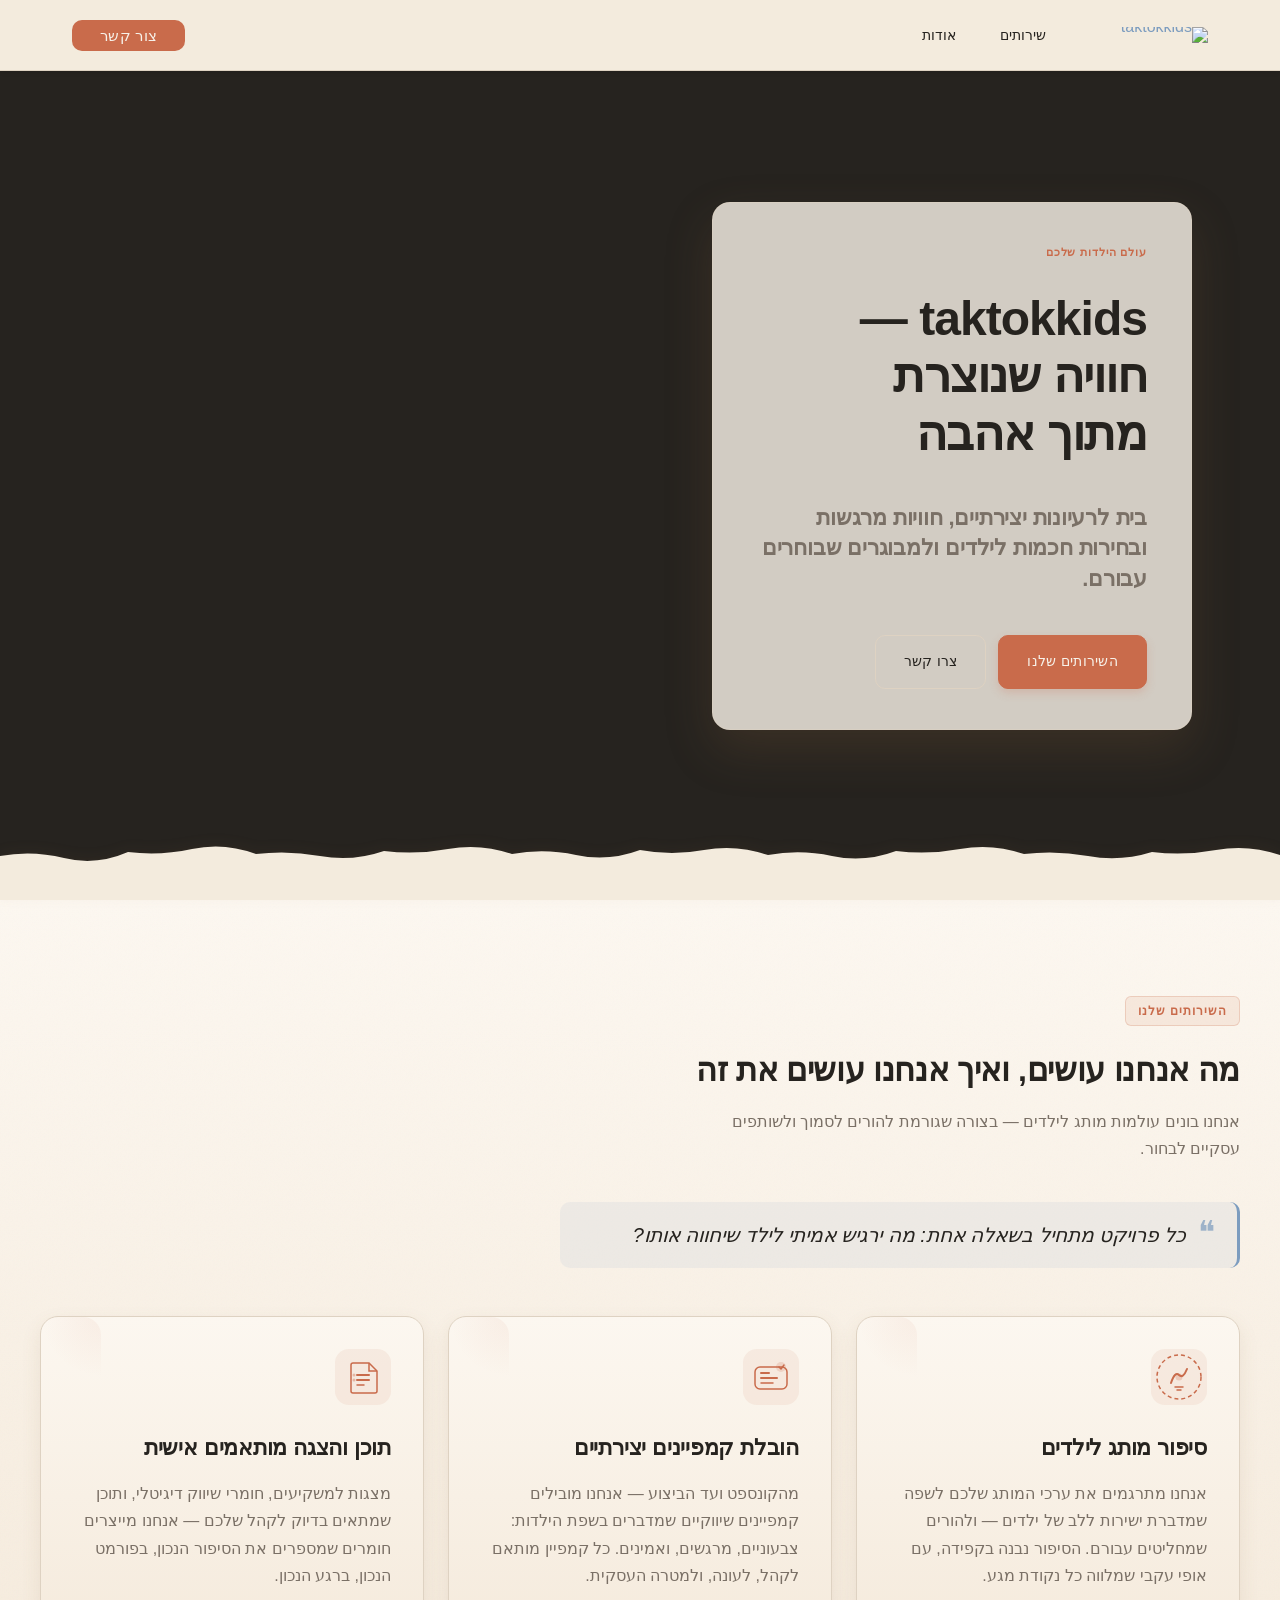
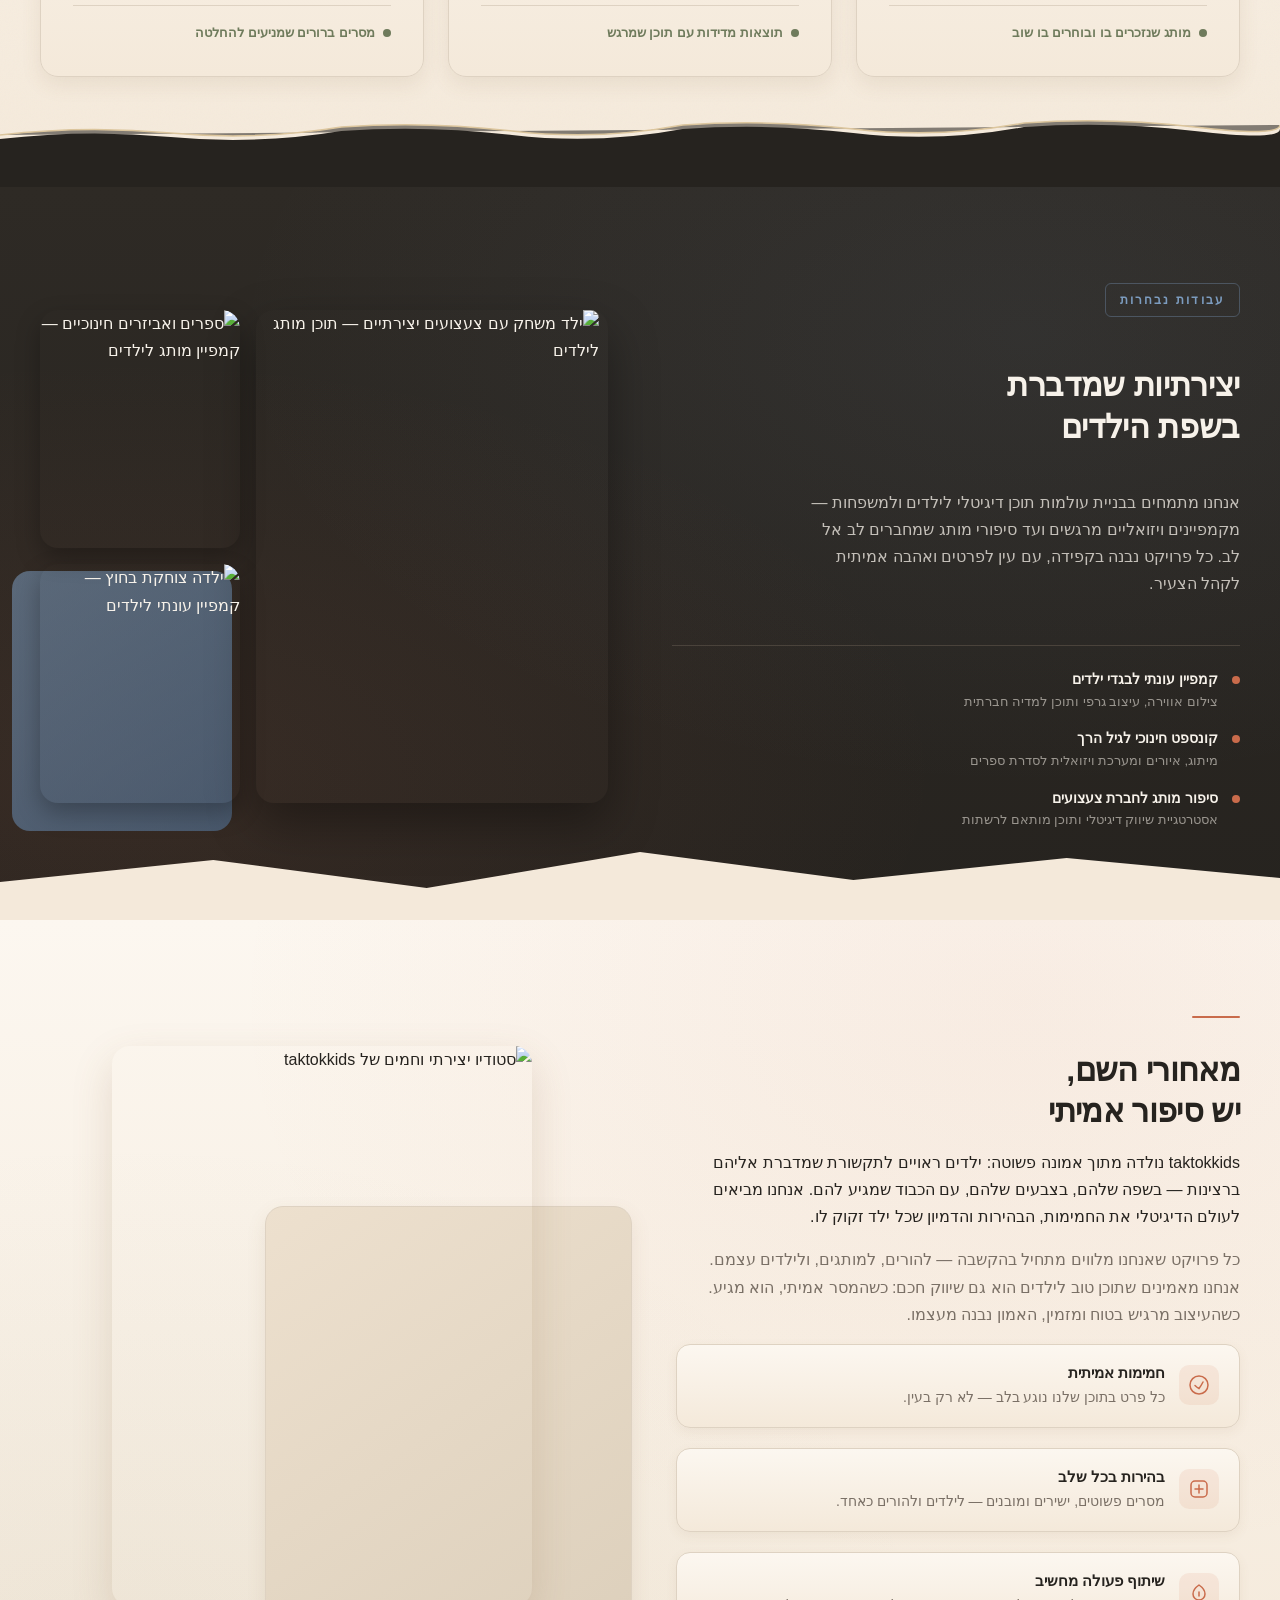
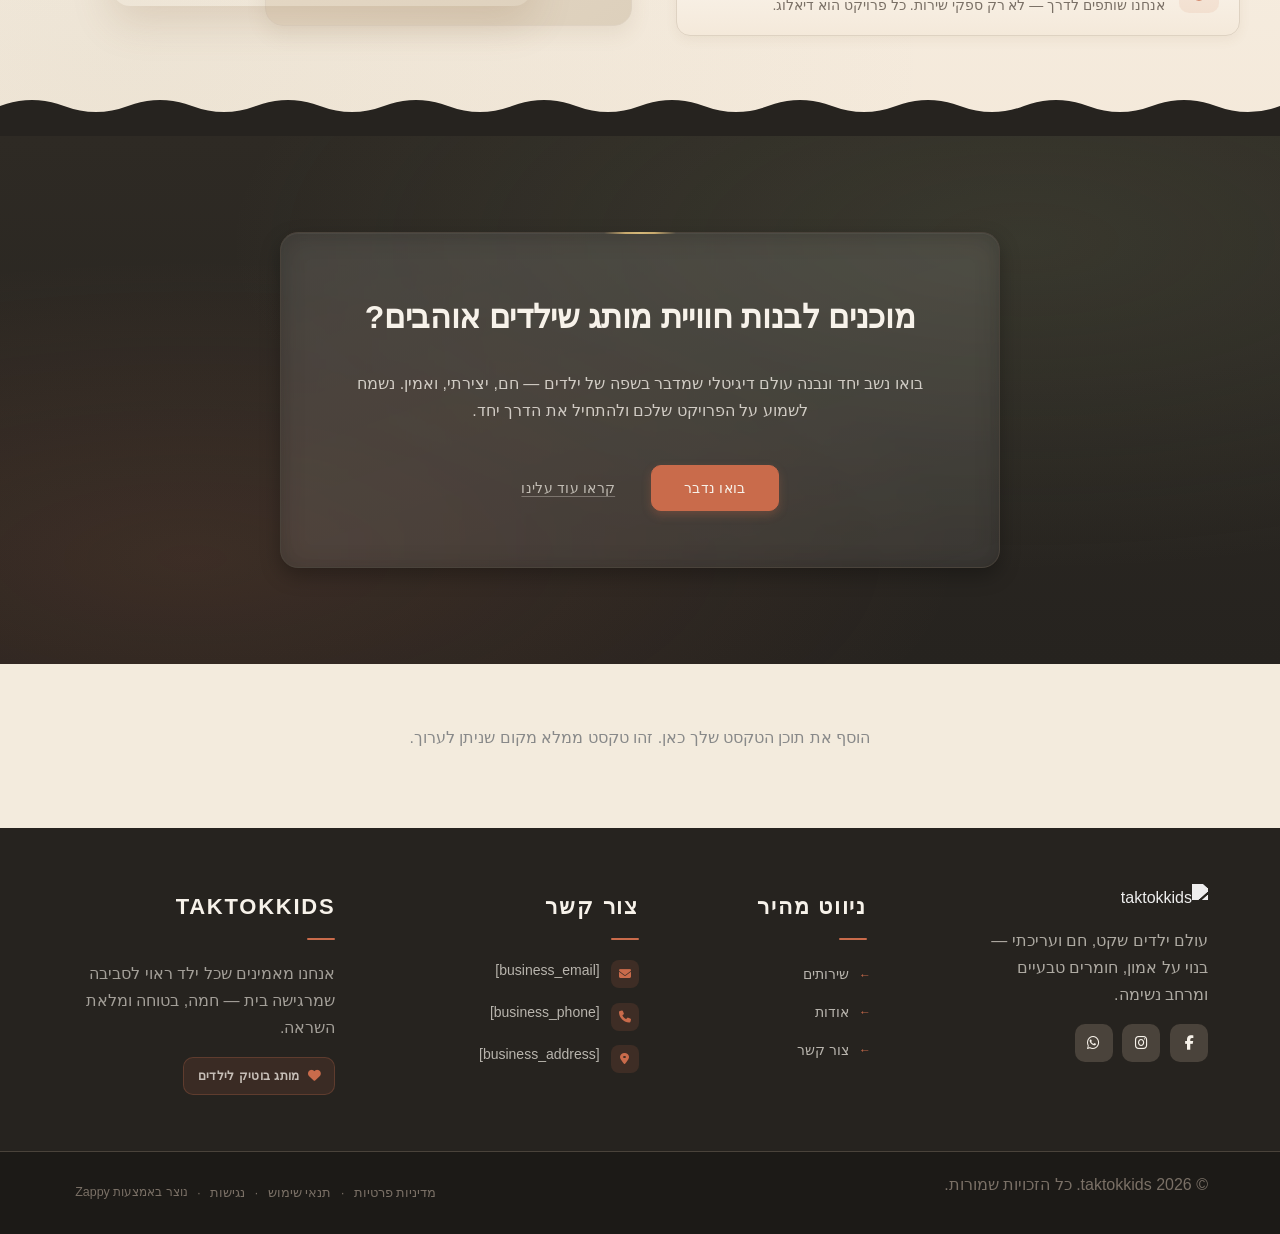
==== commit e5b48fb2: "Background sync: Progressive GitHub Sync" ====
--- a/public/index.html
+++ b/public/index.html
@@ -1 +1 @@
-<!doctype html><html dir="rtl" lang="he"><head><meta charset="UTF-8"><meta content="width=device-width,initial-scale=1" name="viewport"><meta content="index, follow" name="robots"><title>digital marketing services — taktokkids</title><meta content="גלו כיצד taktokkids מובילה עסקים להצלחה דיגיטלית מלאה. שירותי שיווק דיגיטלי מתקדמים, ניהול רשתות חברתיות ואסטרטגיות מנצחות שיהפכו את המותג שלכם לבלתי נשכח. הצטרפו אלינו עוד היום!" name="description"><meta content="digital marketing services, שיווק דיגיטלי, digital marketing agency, marketing, קידום עסקים" name="keywords"><link href="/assets/favicon.ico" rel="icon" type="image/x-icon"><link href="/assets/favicon-16x16.png" rel="icon" type="image/png" sizes="16x16"><link href="/assets/favicon-32x32.png" rel="icon" type="image/png" sizes="32x32"><link href="/assets/favicon-48x48.png" rel="icon" type="image/png" sizes="48x48"><link href="/assets/favicon-192x192.png" rel="icon" type="image/png" sizes="192x192"><link href="/assets/favicon-512x512.png" rel="icon" type="image/png" sizes="512x512"><link href="/assets/apple-touch-icon.png" rel="apple-touch-icon"><script>!function(){"use strict";var t="6b8d419a-8a26-4a65-ace0-37fadb36703c",e="https://api.zappy5.com/api/analytics/track",a=18e5,n=2592e6,o=!0,i=!0,r=!0;var s=function(){var e="zappy_visitor_"+t,a=null;try{if(a=localStorage.getItem(e)){var o=JSON.parse(a),i=Date.now();if(i-o.created<n)return o.lastSeen=i,localStorage.setItem(e,JSON.stringify(o)),o.id}}catch(t){console.warn("Zappy Analytics: LocalStorage not available")}var r="zv_"+Date.now()+"_"+Math.random().toString(36).substr(2,9);try{localStorage.setItem(e,JSON.stringify({id:r,created:Date.now(),lastSeen:Date.now()}))}catch(t){}return r}(),c=function(){var e="zappy_session_"+t,n=null;try{if(n=sessionStorage.getItem(e)){var o=JSON.parse(n),i=Date.now();if(i-o.timestamp<a)return o.timestamp=i,sessionStorage.setItem(e,JSON.stringify(o)),o.id}}catch(t){console.warn("Zappy Analytics: SessionStorage not available")}var r="zs_"+Date.now()+"_"+Math.random().toString(36).substr(2,9);try{sessionStorage.setItem(e,JSON.stringify({id:r,timestamp:Date.now()}))}catch(t){}return r}();function l(a,n){n=n||{};var o={website_id:t,event_type:a,page_path:window.location.pathname,referrer:document.referrer||"direct",visitor_id:s,session_id:c,metadata:n};if(navigator.sendBeacon){var i=new Blob([JSON.stringify(o)],{type:"application/json"});navigator.sendBeacon(e,i)}else fetch(e,{method:"POST",headers:{"Content-Type":"application/json"},body:JSON.stringify(o),keepalive:!0}).catch(function(t){console.warn("Zappy Analytics: Failed to track event",t)})}o&&l("pageview",{title:document.title,url:window.location.href}),i&&document.addEventListener("click",function(t){var e=t.target;if("BUTTON"===e.tagName||e.closest("button")){var a="BUTTON"===e.tagName?e:e.closest("button");l("click",{element:"button",text:a.textContent.trim().substring(0,100),id:a.id||null,class:a.className||null})}else if("A"===e.tagName||e.closest("a")){var n="A"===e.tagName?e:e.closest("a");l("navigation",{element:"link",text:n.textContent.trim().substring(0,100),href:n.href,external:n.hostname!==window.location.hostname})}},!0),r&&document.addEventListener("submit",function(t){var e=t.target;l("form_submit",{form_id:e.id||null,form_name:e.name||null,form_action:e.action||null,form_method:e.method||"GET"})},!0);var d=Date.now();window.addEventListener("beforeunload",function(){l("page_unload",{time_on_page:Math.floor((Date.now()-d)/1e3),page_path:window.location.pathname})}),window.zappyAnalytics={track:l,getVisitorId:function(){return s},getSessionId:function(){return c}}}()</script><meta content="digital marketing services — taktokkids" property="og:title"><meta content="גלו כיצד taktokkids מובילה עסקים להצלחה דיגיטלית מלאה. שירותי שיווק דיגיטלי מתקדמים, ניהול רשתות חברתיות ואסטרטגיות מנצחות שיהפכו את המותג שלכם לבלתי נשכח. הצטרפו אלינו עוד היום!" property="og:description"><meta content="summary_large_image" name="twitter:card"><meta content="digital marketing services — taktokkids" name="twitter:title"><meta content="גלו כיצד taktokkids מובילה עסקים להצלחה דיגיטלית מלאה. שירותי שיווק דיגיטלי מתקדמים, ניהול רשתות חברתיות ואסטרטגיות מנצחות שיהפכו את המותג שלכם לבלתי נשכח. הצטרפו אלינו עוד היום!" name="twitter:description"><meta content="website" property="og:type"><meta content="he_IL" property="og:locale"><link href="https://cdnjs.cloudflare.com/ajax/libs/font-awesome/6.4.0/css/all.min.css" rel="stylesheet"><link href="/assets/favicon.ico" rel="icon" type="image/x-icon"><link href="/assets/favicon-16x16.png" rel="icon" type="image/png" sizes="16x16"><link href="/assets/favicon-32x32.png" rel="icon" type="image/png" sizes="32x32"><link href="/assets/favicon-48x48.png" rel="icon" type="image/png" sizes="48x48"><link href="/assets/favicon-192x192.png" rel="icon" type="image/png" sizes="192x192"><link href="/assets/favicon-512x512.png" rel="icon" type="image/png" sizes="512x512"><link href="/assets/apple-touch-icon.png" rel="apple-touch-icon"><link href="https://cdn.jsdelivr.net/npm/vanilla-cookieconsent@3/dist/cookieconsent.css" rel="stylesheet"><script src="https://cdn.jsdelivr.net/npm/vanilla-cookieconsent@3/dist/cookieconsent.umd.js"></script><script src="https://cdn.jsdelivr.net/gh/mickidum/acc_toolbar/acctoolbar/acctoolbar.min.js"></script><link href="/styles.css" rel="stylesheet"><style id="zappy-dropdown-submenu-styles">#navMenu li:has(.sub-menu),.nav-menu li:has(.sub-menu),.navbar li:has(.sub-menu),nav li:has(.sub-menu){position:relative}#navMenu .sub-menu,.nav-menu .sub-menu,.navbar .sub-menu,nav .sub-menu{display:block!important;position:absolute!important;top:100%;left:0;min-width:220px;background:#fff;border-radius:8px;box-shadow:0 8px 25px rgba(0,0,0,.15);padding:8px 0;opacity:0;visibility:hidden;transform:translateY(10px);transition:all .3s ease;z-index:1000;list-style:none;pointer-events:none}#navMenu li:hover>.sub-menu,.nav-menu li:hover>.sub-menu,.navbar li:hover>.sub-menu,nav li:hover>.sub-menu{opacity:1!important;visibility:visible!important;transform:translateY(0)!important;pointer-events:auto!important}.sub-menu li{list-style:none;margin:0;padding:0}.sub-menu a{display:block!important;padding:10px 16px!important;color:var(--text-dark,#333)!important;font-weight:500;text-decoration:none;white-space:nowrap;transition:background-color .2s}.sub-menu .zappy-nav-child>a{padding-left:28px!important;font-size:.9em!important;opacity:.85!important}[dir=rtl] .sub-menu .zappy-nav-child>a,html[lang=ar] .sub-menu .zappy-nav-child>a,html[lang=he] .sub-menu .zappy-nav-child>a{padding-left:10px!important;padding-right:28px!important}.sub-menu .zappy-nav-parent>a{font-weight:600!important}.sub-menu a:hover{background-color:#f5f5f5}[dir=rtl] .nav-menu .sub-menu,[dir=rtl] .navbar .sub-menu,[dir=rtl] nav .sub-menu,html[lang=ar] .nav-menu .sub-menu,html[lang=ar] .navbar .sub-menu,html[lang=ar] nav .sub-menu,html[lang=he] .nav-menu .sub-menu,html[lang=he] .navbar .sub-menu,html[lang=he] nav .sub-menu{left:auto!important;right:0!important}.sub-menu:empty,.sub-menu:not(:has(li)):not(:has(> a)),.sub-menu:not(:has(li:not(.zappy-hidden-menu-item))):not(:has(> a)){display:none!important;opacity:0!important;visibility:hidden!important;pointer-events:none!important}li:has(.menu-group-title):hover>.sub-menu{opacity:1!important;visibility:visible!important;transform:translateY(0)!important;pointer-events:auto!important}#navMenu>li>.menu-group-title,.nav-menu>li>.menu-group-title{display:inline-block;padding:.5rem 1rem;cursor:default;user-select:none}@media (max-width:768px){#navMenu .sub-menu,.nav-menu .sub-menu,.navbar .sub-menu,nav .sub-menu{position:static!important;transform:none!important;box-shadow:none!important;background:0 0!important;max-height:0;overflow:hidden;opacity:0;visibility:hidden;transition:max-height .3s ease,opacity .3s ease;padding:0!important;border-radius:0!important}#navMenu .sub-menu.mobile-expanded,.nav-menu .sub-menu.mobile-expanded,.navbar .sub-menu.mobile-expanded{max-height:none!important;overflow-y:visible!important;opacity:1!important;visibility:visible!important;padding:8px 0 8px 16px!important}[dir=rtl] .sub-menu.mobile-expanded,html[lang=he] .sub-menu.mobile-expanded{padding:8px 16px 8px 0!important}#navMenu li:hover>.sub-menu,.nav-menu li:hover>.sub-menu,.navbar li:hover>.sub-menu,nav li:hover>.sub-menu{opacity:0;visibility:hidden;pointer-events:none}#navMenu li>.sub-menu.mobile-expanded,.nav-menu li>.sub-menu.mobile-expanded,.navbar li>.sub-menu.mobile-expanded,nav li>.sub-menu.mobile-expanded{opacity:1!important;visibility:visible!important;pointer-events:auto!important}#navMenu li:has(.sub-menu),.nav-menu li:has(.sub-menu),.navbar li:has(.sub-menu),nav li:has(.sub-menu){display:flex!important;flex-wrap:wrap!important;align-items:center!important;position:relative!important;min-height:44px!important}#navMenu li:has(.sub-menu)>a,.nav-menu li:has(.sub-menu)>a,.navbar li:has(.sub-menu)>a,nav li:has(.sub-menu)>a{flex:1!important;min-width:0!important}#navMenu li:has(.sub-menu)>.menu-group-title,.nav-menu li:has(.sub-menu)>.menu-group-title,.navbar li:has(.sub-menu)>.menu-group-title,nav li:has(.sub-menu)>.menu-group-title{flex:1!important;min-width:0!important;padding:0!important;line-height:inherit!important}#navMenu li:has(.sub-menu)>.sub-menu,.nav-menu li:has(.sub-menu)>.sub-menu,.navbar li:has(.sub-menu)>.sub-menu,nav li:has(.sub-menu)>.sub-menu{flex-basis:100%!important;width:100%!important}#navMenu li:has(.sub-menu)>a [class*=arrow],#navMenu li:has(.sub-menu)>a [class*=chevron],.nav-menu li:has(.sub-menu)>a .fa-angle-down,.nav-menu li:has(.sub-menu)>a .fa-chevron-down,.nav-menu li:has(.sub-menu)>a [class*=arrow],.nav-menu li:has(.sub-menu)>a [class*=chevron],nav li:has(.sub-menu)>a [class*=arrow],nav li:has(.sub-menu)>a [class*=chevron]{display:none!important;visibility:hidden!important}.mobile-submenu-toggle{display:flex!important;align-items:center!important;justify-content:center!important;width:44px!important;height:auto!important;background:0 0!important;border:none!important;cursor:pointer!important;color:var(--text-dark)!important;position:static!important;flex-shrink:0!important;align-self:stretch!important;z-index:2!important;padding:0!important;margin:0!important}.mobile-submenu-toggle::after{content:''!important;width:0!important;height:0!important;border-left:6px solid transparent!important;border-right:6px solid transparent!important;border-top:7px solid currentColor!important;transition:transform .3s ease!important}.mobile-submenu-toggle.expanded::after{transform:rotate(180deg)!important}.sub-menu a{padding:10px 0!important;display:block!important;color:var(--text-dark)!important;white-space:normal!important}.sub-menu .zappy-nav-child>a{padding-left:28px!important;font-size:.9em!important;opacity:.85!important}[dir=rtl] .sub-menu .zappy-nav-child>a,html[lang=ar] .sub-menu .zappy-nav-child>a,html[lang=he] .sub-menu .zappy-nav-child>a{padding-left:0!important;padding-right:28px!important}.sub-menu .zappy-nav-parent>a{font-weight:600!important}#navMenu.active,.nav-menu.active{max-width:100vw!important;overflow-x:hidden!important;box-sizing:border-box!important}.navbar .sub-menu li a,.zappy-products-dropdown .sub-menu a,nav.navbar .sub-menu li a{color:var(--text-dark)!important}}@media (min-width:769px){.mobile-submenu-toggle{display:none!important}}</style><style id="mobile-lang-menu-deployed-css">@media (max-width:768px){.lang-switcher,.nav-container .lang-switcher,.nav-cta-container .lang-switcher,.nav-ecommerce-icons .lang-switcher,.nav-icons-left .lang-switcher,.navbar .lang-switcher,.navbar .nav-cta-container .lang-switcher{display:none!important}.mobile-lang-menu{width:100%;border-top:1px solid rgba(128,128,128,.2);padding:8px 0 0 0;margin-top:8px}.mobile-lang-toggle{display:flex!important;align-items:center;justify-content:space-between;width:100%;padding:12px 16px;background:0 0;border:none;cursor:pointer;font-size:15px;color:inherit;font-family:inherit}.mobile-lang-toggle::after{content:'';display:inline-block;width:8px;height:8px;border-right:2px solid currentColor;border-bottom:2px solid currentColor;transform:rotate(45deg);transition:transform .3s ease;margin-left:8px}.mobile-lang-toggle.expanded::after{transform:rotate(-135deg)}.mobile-lang-options{max-height:0;overflow:hidden;transition:max-height .3s ease}.mobile-lang-options.expanded{max-height:300px}.mobile-lang-option{display:flex!important;align-items:center;gap:10px;padding:10px 24px;text-decoration:none;color:inherit;font-size:14px;font-family:inherit}.mobile-lang-option:hover{background:rgba(128,128,128,.1)}.mobile-lang-option.active{font-weight:600;opacity:.7;pointer-events:none}.mobile-lang-option img{width:20px;height:20px;border-radius:50%}}@media (min-width:769px){.mobile-lang-menu{display:none!important}}</style><style id="zappy-widget-visibility">#mic-access-tool-box,#mic-access-tool-general-button,#mic-init-access-tool #mic-access-tool-box,#mic-init-access-tool #mic-access-tool-general-button,#mic-init-access-tool .mic-access-tool-general-button,._access-icon,._access-menu,.mic-access-tool-box,.mic-access-tool-general-button,div[id*=mic-access-tool-box]{display:none!important;visibility:hidden!important;opacity:0!important;pointer-events:none!important}</style></head><body><nav class="navbar" dir="rtl"><button aria-label="Menu" class="mobile-toggle" id="mobileToggle"><svg viewBox="0 0 24 24" fill="none" height="24" width="24" class="hamburger-icon"><path d="M3 12h18M3 6h18M3 18h18" stroke="currentColor" stroke-width="2" stroke-linecap="round"></path></svg><svg viewBox="0 0 24 24" fill="none" height="24" width="24" class="close-icon" style="display:none"><path d="M18 6L6 18M6 6l12 12" stroke="currentColor" stroke-width="2" stroke-linecap="round"></path></svg></button><button aria-label="Call" class="phone-header-btn" data-phone="[business_phone]"><svg viewBox="0 0 24 24" fill="currentColor" height="20" width="20"><path d="M22 16.92v3a2 2 0 0 1-2.18 2 19.79 19.79 0 0 1-8.63-3.07 19.5 19.5 0 0 1-6-6 19.79 19.79 0 0 1-3.07-8.67A2 2 0 0 1 4.11 2h3a2 2 0 0 1 2 1.72 12.84 12.84 0 0 0 .7 2.81 2 2 0 0 1-.45 2.11L8.09 9.91a16 16 0 0 0 6 6l1.27-1.27a2 2 0 0 1 2.11-.45 12.84 12.84 0 0 0 2.81.7A2 2 0 0 1 22 16.92z"></path></svg></button><div class="nav-container"><div class="nav-right-group"><div class="nav-brand"><a href="/" class="logo-link"><img alt="taktokkids" src="/assets/taktokkids-general-logo.webp" class="logo"></a></div><ul class="nav-menu" id="navMenu"><li><a href="/services">שירותים</a></li><li><a href="/about">אודות</a></li></ul></div><div class="nav-cta-container"><a href="/contact" class="nav-cta-btn">צור קשר</a></div></div></nav><script>window.addEventListener("load",function(){const e=document.querySelector(".navbar, nav, header");if(!e)return void console.log("[Navbar] Navbar element not found");let t=document.getElementById("mobileToggle")||document.querySelector(".mobile-toggle")||document.querySelector(".hamburger")||document.querySelector(".hamburger-menu")||document.querySelector(".menu-toggle")||document.querySelector(".burger-menu")||document.querySelector('[aria-label="Menu"]')||document.querySelector('[aria-label="תפריט"]');const o=document.querySelector(".phone-header-btn"),n=window.getComputedStyle(e);let r=n.backgroundColor;if(console.log("[Navbar] Initial navbar background:",r),"transparent"===r||"rgba(0, 0, 0, 0)"===r||r.startsWith("rgba")&&r.includes(", 0)")){const e=n.backgroundImage;if(e&&"none"!==e)console.log("[Navbar] Navbar has background image/gradient, using dark text"),r="rgb(240, 240, 240)";else{const e=window.getComputedStyle(document.body).backgroundColor;console.log("[Navbar] Navbar transparent, using body background:",e),r=e}}const i=r.match(/\d+/g);if(i&&i.length>=3){const e=(.299*parseInt(i[0])+.587*parseInt(i[1])+.114*parseInt(i[2]))/255;console.log("[Navbar] Mobile button colors preserved from Claude CSS (luminance:",e.toFixed(2)+")");const n=document.createElement("style");n.id="zappy-mobile-nav-fix";document.documentElement.lang;document.documentElement.dir,n.textContent='\n        /* Hide mobile buttons on desktop, show only on mobile */\n        @media (min-width: 769px) {\n          .mobile-toggle,\n          .phone-header-btn {\n            display: none !important;\n          }\n        }\n        \n        /* Show and position mobile buttons correctly on mobile */\n        @media (max-width: 768px) {\n          .mobile-toggle,\n          .phone-header-btn {\n            position: absolute !important;\n            top: 50% !important;\n            transform: translateY(-50%) !important;\n            z-index: 1001 !important;\n            display: flex !important;\n            align-items: center !important;\n            justify-content: center !important;\n            width: 36px !important;\n            height: 36px !important;\n            border-radius: 50% !important;\n            border: none !important;\n            cursor: pointer !important;\n            padding: 6px !important;\n            background: none !important;\n            color: var(--nav-text, var(--text-dark)) !important;\n          }\n          \n          /* LTR positioning (default): hamburger LEFT, phone RIGHT */\n          html:not([dir="rtl"]):not([lang="he"]):not([lang="ar"]) .mobile-toggle,\n          html[dir="ltr"] .mobile-toggle {\n            left: 12px !important;\n            right: auto !important;\n          }\n          html:not([dir="rtl"]):not([lang="he"]):not([lang="ar"]) .phone-header-btn,\n          html[dir="ltr"] .phone-header-btn {\n            right: 12px !important;\n            left: auto !important;\n          }\n          \n          /* RTL positioning: hamburger RIGHT, phone LEFT */\n          html[dir="rtl"] .mobile-toggle,\n          html[lang="he"] .mobile-toggle,\n          html[lang="ar"] .mobile-toggle {\n            right: 12px !important;\n            left: auto !important;\n          }\n          html[dir="rtl"] .phone-header-btn,\n          html[lang="he"] .phone-header-btn,\n          html[lang="ar"] .phone-header-btn {\n            left: 12px !important;\n            right: auto !important;\n          }\n          \n          /* CRITICAL: Ensure nav-container has min-height on mobile */\n          /* All children are positioned absolutely/fixed on mobile, so height:auto collapses to 0 */\n          .nav-container {\n            min-height: 70px !important;\n            position: relative !important;\n          }\n          \n          /* Ensure SVG icons are properly sized and inherit color */\n          .mobile-toggle svg,\n          .phone-header-btn svg {\n            width: 24px !important;\n            height: 24px !important;\n            /* Don\'t force display - let JavaScript control hamburger/close toggle */\n          }\n          \n          /* Reset nav-cta-container on mobile - remove desktop box-shadow/padding */\n          /* that creates a visible ghost box when CTA button is hidden */\n          .nav-cta-container {\n            box-shadow: none !important;\n            padding: 0 !important;\n          }\n          \n          /* Hide nav-cta-container entirely on mobile when there\'s no lang-switcher */\n          /* (only the CTA button is inside, and it\'s hidden on mobile) */\n          .nav-cta-container:not(:has(.lang-switcher)) {\n            display: none !important;\n          }\n          \n          /* CRITICAL: Prevent hero image fade gradient from bleeding over headline text */\n          /* The .image-fade-gradient has bottom: -30px (extends below parent) */\n          /* On mobile stacked layout, this overlaps the h1 text below the image */\n          .hero-image-column {\n            overflow: hidden !important;\n          }\n          .image-fade-gradient {\n            bottom: 0 !important;\n          }\n          \n          /* Hide desktop language switcher on mobile - hamburger menu handles it */\n          /* High specificity to override stored CSS */\n          .lang-switcher,\n          .nav-cta-container .lang-switcher,\n          .nav-container .lang-switcher,\n          .navbar .lang-switcher,\n          .navbar .nav-cta-container .lang-switcher {\n            display: none !important;\n          }\n        }\n      ';const r=document.getElementById("zappy-mobile-nav-fix");r&&r.remove(),document.head.appendChild(n),console.log("[Navbar] Critical CSS injected for mobile nav positioning");const l=window.innerWidth<=768;if(t){const e=t.querySelector(".hamburger-icon"),o=t.querySelector(".close-icon");e&&(e.style.setProperty("width","24px","important"),e.style.setProperty("height","24px","important"),e.style.setProperty("display","block","important")),o&&(o.style.setProperty("width","24px","important"),o.style.setProperty("height","24px","important"),o.style.setProperty("display","none","important")),l?(t.style.setProperty("position","absolute","important"),t.style.setProperty("top","50%","important"),t.style.setProperty("transform","translateY(-50%)","important"),t.style.setProperty("z-index","1001","important"),t.style.removeProperty("left"),t.style.removeProperty("right"),console.log("[Navbar] Mobile toggle positioning applied (mobile viewport)")):(t.style.removeProperty("position"),t.style.removeProperty("top"),t.style.removeProperty("transform"),t.style.removeProperty("z-index"),t.style.removeProperty("left"),t.style.removeProperty("right"),console.log("[Navbar] Desktop viewport - cleared mobile toggle inline positioning"))}if(o){const e=o.querySelector("svg");e&&(e.style.width="24px",e.style.height="24px",e.setAttribute("width","24"),e.setAttribute("height","24")),l?(o.style.setProperty("position","absolute","important"),o.style.setProperty("top","50%","important"),o.style.setProperty("transform","translateY(-50%)","important"),o.style.setProperty("z-index","1001","important"),o.style.removeProperty("left"),o.style.removeProperty("right"),console.log("[Navbar] Phone button positioning applied (mobile viewport)")):(o.style.removeProperty("position"),o.style.removeProperty("top"),o.style.removeProperty("transform"),o.style.removeProperty("z-index"),o.style.removeProperty("left"),o.style.removeProperty("right"),console.log("[Navbar] Desktop viewport - cleared phone button inline positioning"))}}else console.log("[Navbar] Could not parse background color:",r);t=document.getElementById("mobileToggle")||document.querySelector(".mobile-toggle")||document.querySelector(".hamburger")||document.querySelector(".hamburger-menu")||document.querySelector(".menu-toggle")||document.querySelector(".burger-menu")||document.querySelector('[aria-label="Menu"]')||document.querySelector('[aria-label="תפריט"]');const l=document.getElementById("navMenu")||document.querySelector(".nav-menu")||document.querySelector(".nav-links")||document.querySelector("nav ul:not(.submenu)");if(!t||!l)return void console.log("[Navbar] Mobile toggle or menu not found:",{toggle:!!t,menu:!!l});l.id||(l.id="navMenu"),console.log("[Navbar] Initializing mobile menu...");const a=t.cloneNode(!0);t.parentNode.replaceChild(a,t),a.addEventListener("click",function(e){e.preventDefault(),e.stopPropagation();const t=this.querySelector(".hamburger-icon"),o=this.querySelector(".close-icon");l.classList.contains("active")?(l.classList.remove("active"),t&&t.style.setProperty("display","block","important"),o&&o.style.setProperty("display","none","important"),document.body.style.overflow="",console.log("[Navbar] Menu closed")):(l.classList.add("active"),t&&t.style.setProperty("display","none","important"),o&&o.style.setProperty("display","block","important"),document.body.style.overflow="hidden",console.log("[Navbar] Menu opened"))}),l.querySelectorAll("a").forEach(function(e){e.addEventListener("click",function(){if("#"===this.getAttribute("href"))return;const e=a.querySelector(".hamburger-icon"),t=a.querySelector(".close-icon");l.classList.remove("active"),e&&e.style.setProperty("display","block","important"),t&&t.style.setProperty("display","none","important"),document.body.style.overflow="",console.log("[Navbar] Menu closed (link clicked)")})});var s=l.querySelectorAll(".dropdown-toggle");s.forEach(function(e){e.addEventListener("click",function(e){e.preventDefault(),e.stopPropagation();var t=this.closest(".nav-dropdown");t&&(t.parentNode.querySelectorAll(".nav-dropdown.open").forEach(function(e){e!==t&&e.classList.remove("open")}),t.classList.toggle("open"),console.log("[Navbar] Dropdown toggled:",t.classList.contains("open")?"open":"closed"))})}),document.addEventListener("click",function(e){e.target.closest(".nav-dropdown")||document.querySelectorAll(".nav-dropdown.open").forEach(function(e){e.classList.remove("open")})}),console.log("[Navbar] Dropdown handlers initialized for "+s.length+" dropdowns"),o&&o.addEventListener("click",function(){const e=document.querySelectorAll('a[href^="tel:"]'),t=e.length>0?e[0].getAttribute("href").replace("tel:",""):"[business_phone]";window.location.href="tel:"+t,console.log("[Navbar] Phone button clicked")}),console.log("[Navbar] Mobile menu initialized successfully");const p=function(){const e=document.querySelector(".whatsapp-float");e&&(window.innerWidth>=769?(e.style.setProperty("display","none","important"),e.style.setProperty("visibility","hidden","important"),e.style.setProperty("opacity","0","important"),e.style.setProperty("pointer-events","none","important"),console.log("[WhatsApp] Button hidden on desktop")):(e.style.removeProperty("display"),e.style.removeProperty("visibility"),e.style.removeProperty("opacity"),e.style.removeProperty("pointer-events"),console.log("[WhatsApp] Button visible on mobile")))};let c;p(),window.addEventListener("resize",function(){clearTimeout(c),c=setTimeout(p,100)})})</script><main><section class="index-hero-section" data-layout-spec="בית-hero" dir="rtl" data-hero-type="fullscreen-scrim"><div class="index-hero-bg"><img alt="ילד משחק בסביבה חמה ויצירתית עם חומרים טבעיים" src="/assets/site-index-hero-image-1.webp" data-context="Warm cinematic lifestyle photograph of a child playing with natural wooden toys and tactile craft materials in a sun-drenched, minimal Scandinavian-inspired room. Earthy tones: cream walls, linen textures, terracotta accents. Soft natural window light. Boutique calm, editorial quality. No text. Wide landscape format for full-bleed hero background." data-placeholder="index-hero-image-1" height="900" width="1440" data-hero-bg="true"></div><div class="index-hero-scrim" aria-hidden="true"></div><div class="index-hero-container"><article class="index-hero-card"><span class="index-hero-label">עולם הילדות שלכם</span><h1 class="index-hero-headline">taktokkids —<br>חוויה שנוצרת<br>מתוך אהבה</h1><h3 class="index-hero-subtitle">בית לרעיונות יצירתיים, חוויות מרגשות ובחירות חכמות לילדים ולמבוגרים שבוחרים עבורם.</h3><div class="index-hero-ctas"><a href="/services" class="index-hero-btn-primary">השירותים שלנו</a><a href="/contact" class="index-hero-btn-secondary">צרו קשר</a></div></article></div><div class="index-hero-divider-wrapper"><svg viewBox="0 0 1440 88" xmlns="http://www.w3.org/2000/svg" aria-hidden="true" data-no-icon-edit="true" preserveAspectRatio="none"><path d="M0,88 L0,44 Q36,38 72,46 T144,40 Q180,44 216,37 T288,42 Q324,38 360,44 T432,39 Q468,43 504,37 T576,42 Q612,36 648,43 T720,38 Q756,44 792,38 T864,43 Q900,37 936,44 T1008,39 Q1044,43 1080,37 T1152,42 Q1188,38 1224,44 T1296,40 Q1332,44 1368,38 T1440,43 L1440,88 Z" fill="#F3EBDD"></path></svg></div></section><section class="index-services-section" data-layout-spec="בית-services" dir="rtl"><div class="index-services-texture" aria-hidden="true"></div><div class="index-services-container"><div class="index-services-header"><div class="index-services-label">השירותים שלנו</div><h2 class="index-services-title">מה אנחנו עושים, ואיך אנחנו עושים את זה</h2><p class="index-services-intro">אנחנו בונים עולמות מותג לילדים — בצורה שגורמת להורים לסמוך ולשותפים עסקיים לבחור.</p></div><div class="index-services-pullquote" aria-label="ציטוט מוביל"><span class="index-services-pullquote-mark" aria-hidden="true">❝</span><span class="index-services-pullquote-text">כל פרויקט מתחיל בשאלה אחת: מה ירגיש אמיתי לילד שיחווה אותו?</span></div><div class="index-services-grid"><article class="index-services-card"><div class="index-services-card-icon" aria-hidden="true"><svg viewBox="0 0 48 48" xmlns="http://www.w3.org/2000/svg" data-element-type="icon" data-icon-type="svg" fill="none" height="48" width="48"><circle cx="24" cy="24" r="22" stroke="currentColor" stroke-width="1.5" stroke-dasharray="4 3"></circle><path d="M16 30 Q20 18 24 22 Q28 26 32 16" stroke="currentColor" stroke-width="2" stroke-linecap="round" fill="none"></path><circle cx="24" cy="24" r="3.5" fill="currentColor" opacity="0.25"></circle><path d="M20 34 L28 34" stroke="currentColor" stroke-width="1.5" stroke-linecap="round"></path><path d="M22 37 L26 37" stroke="currentColor" stroke-width="1.5" stroke-linecap="round"></path></svg></div><div class="index-services-card-content"><h3 class="index-services-card-title">סיפור מותג לילדים</h3><p class="index-services-card-desc">אנחנו מתרגמים את ערכי המותג שלכם לשפה שמדברת ישירות ללב של ילדים — ולהורים שמחליטים עבורם. הסיפור נבנה בקפידה, עם אופי עקבי שמלווה כל נקודת מגע.</p><div class="index-services-card-outcome"><span class="index-services-outcome-dot" aria-hidden="true"></span><span>מותג שנזכרים בו ובוחרים בו שוב</span></div></div></article><article class="index-services-card"><div class="index-services-card-icon" aria-hidden="true"><svg viewBox="0 0 48 48" xmlns="http://www.w3.org/2000/svg" data-element-type="icon" data-icon-type="svg" fill="none" height="48" width="48"><rect height="22" rx="5" stroke="currentColor" stroke-width="1.5" width="32" x="8" y="14" fill="none"></rect><path d="M14 20 L22 20" stroke="currentColor" stroke-width="2" stroke-linecap="round"></path><path d="M14 25 L30 25" stroke="currentColor" stroke-width="2" stroke-linecap="round"></path><path d="M14 30 L26 30" stroke="currentColor" stroke-width="1.5" stroke-linecap="round"></path><circle cx="34" cy="14" r="5" fill="currentColor" opacity="0.18"></circle><path d="M32 14 L34 16 L37 12" stroke="currentColor" stroke-width="1.5" stroke-linecap="round" stroke-linejoin="round"></path></svg></div><div class="index-services-card-content"><h3 class="index-services-card-title">הובלת קמפיינים יצירתיים</h3><p class="index-services-card-desc">מהקונספט ועד הביצוע — אנחנו מובילים קמפיינים שיווקיים שמדברים בשפת הילדות: צבעוניים, מרגשים, ואמינים. כל קמפיין מותאם לקהל, לעונה, ולמטרה העסקית.</p><div class="index-services-card-outcome"><span class="index-services-outcome-dot" aria-hidden="true"></span><span>תוצאות מדידות עם תוכן שמרגש</span></div></div></article><article class="index-services-card"><div class="index-services-card-icon" aria-hidden="true"><svg viewBox="0 0 48 48" xmlns="http://www.w3.org/2000/svg" data-element-type="icon" data-icon-type="svg" fill="none" height="48" width="48"><path d="M12 38 L12 12 Q12 10 14 10 L30 10 L38 18 L38 38 Q38 40 36 40 L14 40 Q12 40 12 38Z" stroke="currentColor" stroke-width="1.5" fill="none"></path><path d="M30 10 L30 18 L38 18" stroke="currentColor" stroke-width="1.5" fill="none"></path><path d="M18 22 L30 22" stroke="currentColor" stroke-width="2" stroke-linecap="round"></path><path d="M18 27 L30 27" stroke="currentColor" stroke-width="2" stroke-linecap="round"></path><path d="M18 32 L25 32" stroke="currentColor" stroke-width="1.5" stroke-linecap="round"></path><circle cx="15" cy="22" r="1.5" fill="currentColor" opacity="0.4"></circle><circle cx="15" cy="27" r="1.5" fill="currentColor" opacity="0.4"></circle></svg></div><div class="index-services-card-content"><h3 class="index-services-card-title">תוכן והצגה מותאמים אישית</h3><p class="index-services-card-desc">מצגות למשקיעים, חומרי שיווק דיגיטלי, ותוכן שמתאים בדיוק לקהל שלכם — אנחנו מייצרים חומרים שמספרים את הסיפור הנכון, בפורמט הנכון, ברגע הנכון.</p><div class="index-services-card-outcome"><span class="index-services-outcome-dot" aria-hidden="true"></span><span>מסרים ברורים שמניעים להחלטה</span></div></div></article></div></div><div class="index-services-divider-wrapper"><svg viewBox="0 0 1200 90" xmlns="http://www.w3.org/2000/svg" aria-hidden="true" data-no-icon-edit="true" preserveAspectRatio="none"><path d="M0,38 Q80,28 160,36 T320,30 Q400,24 480,34 T640,28 Q720,22 800,32 T960,26 Q1040,20 1120,30 T1200,28" stroke="#C9A96B" stroke-width="1.5" fill="#26231F" opacity="0.55"></path><path d="M0,90 L0,42 Q80,32 160,40 T320,34 Q400,28 480,38 T640,32 Q720,26 800,36 T960,30 Q1040,24 1120,34 T1200,32 L1200,90 Z" fill="#26231F"></path></svg></div></section><section class="index-showcase-section" data-layout-spec="בית-showcase" dir="rtl"><div class="showcase-container"><div class="showcase-text"><span class="showcase-eyebrow">עבודות נבחרות</span><h2 class="showcase-heading">יצירתיות שמדברת<br>בשפת הילדים</h2><p class="showcase-desc">אנחנו מתמחים בבניית עולמות תוכן דיגיטלי לילדים ולמשפחות — מקמפיינים ויזואליים מרגשים ועד סיפורי מותג שמחברים לב אל לב. כל פרויקט נבנה בקפידה, עם עין לפרטים ואהבה אמיתית לקהל הצעיר.</p><ul class="showcase-captions"><li class="caption-item"><span class="caption-dot"></span><div><strong>קמפיין עונתי לבגדי ילדים</strong><span>צילום אווירה, עיצוב גרפי ותוכן למדיה חברתית</span></div></li><li class="caption-item"><span class="caption-dot"></span><div><strong>קונספט חינוכי לגיל הרך</strong><span>מיתוג, איורים ומערכת ויזואלית לסדרת ספרים</span></div></li><li class="caption-item"><span class="caption-dot"></span><div><strong>סיפור מותג לחברת צעצועים</strong><span>אסטרטגיית שיווק דיגיטלי ותוכן מותאם לרשתות</span></div></li></ul></div><div class="showcase-image-group"><div class="showcase-backplate" aria-hidden="true"></div><figure class="showcase-img-main"><img alt="ילד משחק עם צעצועים יצירתיים — תוכן מותג לילדים" src="/assets/site-index-showcase-image-1.webp" data-context="A warm editorial lifestyle photograph of a young child playing creatively with colorful wooden toys on a natural linen surface. Soft natural light, warm tones, boutique brand feel, high quality photography for a kids content agency." data-placeholder="index-showcase-image-1" height="720" width="600"></figure><div class="showcase-img-stack"><figure class="showcase-img-small"><img alt="ספרים ואביזרים חינוכיים — קמפיין מותג לילדים" src="/assets/site-index-showcase-image-2.webp" data-context="A styled flat-lay of colorful educational books, crayons, and handmade paper items arranged on a warm cream background. Editorial photography for a boutique childrens brand and digital marketing agency." data-placeholder="index-showcase-image-2" height="320" width="320"></figure><figure class="showcase-img-small"><img alt="ילדה צוחקת בחוץ — קמפיין עונתי לילדים" src="/assets/site-index-showcase-image-3.webp" data-context="A cheerful young girl in pastel clothing laughing outdoors in soft golden light. Natural, candid portrait photography for a childrens lifestyle brand campaign, warm and editorial in style." data-placeholder="index-showcase-image-3" height="320" width="320"></figure></div></div></div><div class="showcase-divider-wrapper"><svg viewBox="0 0 1440 90" xmlns="http://www.w3.org/2000/svg" aria-hidden="true" data-no-icon-edit="true" preserveAspectRatio="none"><path d="M0,90 L0,52 L240,30 L480,58 L720,22 L960,50 L1200,28 L1440,48 L1440,90 Z" fill="#F4E9DA"></path></svg></div></section><section class="index-brand-story-section" data-layout-spec="בית-brand-story" dir="rtl"><div class="brand-story-texture" aria-hidden="true"></div><div class="brand-story-container"><div class="brand-story-content"><div class="brand-story-accent-rule" aria-hidden="true"></div><h2 class="brand-story-heading">מאחורי השם,<br>יש סיפור אמיתי</h2><p class="brand-story-lead">taktokkids נולדה מתוך אמונה פשוטה: ילדים ראויים לתקשורת שמדברת אליהם ברצינות — בשפה שלהם, בצבעים שלהם, עם הכבוד שמגיע להם. אנחנו מביאים לעולם הדיגיטלי את החמימות, הבהירות והדמיון שכל ילד זקוק לו.</p><p class="brand-story-body">כל פרויקט שאנחנו מלווים מתחיל בהקשבה — להורים, למותגים, ולילדים עצמם. אנחנו מאמינים שתוכן טוב לילדים הוא גם שיווק חכם: כשהמסר אמיתי, הוא מגיע. כשהעיצוב מרגיש בטוח ומזמין, האמון נבנה מעצמו.</p><ul class="brand-story-principles"><li class="principle-item"><span class="principle-icon" aria-hidden="true"><svg viewBox="0 0 22 22" xmlns="http://www.w3.org/2000/svg" data-element-type="icon" data-icon-type="svg" fill="none" height="22" width="22"><circle cx="11" cy="11" r="9" stroke="currentColor" stroke-width="1.5"></circle><path d="M7 11.5C8.5 13 10 14 11 14.5C12.5 12.5 14 10 15 8" stroke="currentColor" stroke-width="1.5" stroke-linecap="round"></path></svg></span><div class="principle-text"><strong>חמימות אמיתית</strong><span>כל פרט בתוכן שלנו נוגע בלב — לא רק בעין.</span></div></li><li class="principle-item"><span class="principle-icon" aria-hidden="true"><svg viewBox="0 0 22 22" xmlns="http://www.w3.org/2000/svg" data-element-type="icon" data-icon-type="svg" fill="none" height="22" width="22"><rect height="16" rx="4" stroke="currentColor" stroke-width="1.5" width="16" x="3" y="3"></rect><path d="M7 11h8M11 7v8" stroke="currentColor" stroke-width="1.5" stroke-linecap="round"></path></svg></span><div class="principle-text"><strong>בהירות בכל שלב</strong><span>מסרים פשוטים, ישירים ומובנים — לילדים ולהורים כאחד.</span></div></li><li class="principle-item"><span class="principle-icon" aria-hidden="true"><svg viewBox="0 0 22 22" xmlns="http://www.w3.org/2000/svg" data-element-type="icon" data-icon-type="svg" fill="none" height="22" width="22"><path d="M11 3C11 3 5 7 5 12a6 6 0 0012 0c0-5-6-9-6-9z" stroke="currentColor" stroke-width="1.5" stroke-linejoin="round"></path><path d="M11 14v-4" stroke="currentColor" stroke-width="1.5" stroke-linecap="round"></path></svg></span><div class="principle-text"><strong>שיתוף פעולה מחשיב</strong><span>אנחנו שותפים לדרך — לא רק ספקי שירות. כל פרויקט הוא דיאלוג.</span></div></li></ul></div><div class="brand-story-image-col"><div class="brand-story-backplate" aria-hidden="true"></div><figure class="brand-story-figure"><img alt="סטודיו יצירתי וחמים של taktokkids" src="/assets/site-index-brand-story-image-1.webp" data-context="Warm, editorial studio photograph showing a creative workspace for a child-centered brand: a wooden desk with colorful illustrated children books, soft pastel props, a small potted plant, gentle natural light streaming through a window, warm cream and terracotta tones, calm and inviting boutique atmosphere, portrait orientation" data-placeholder="index-brand-story-image-1" height="680" width="520" class="brand-story-img"></figure></div></div><div class="brand-story-divider-wrapper" aria-hidden="true"><svg viewBox="0 0 1200 80" xmlns="http://www.w3.org/2000/svg" aria-hidden="true" data-no-icon-edit="true" preserveAspectRatio="none"><path d="M0,80 L0,50 Q30,38 60,50 Q90,62 120,50 Q150,38 180,50 Q210,62 240,50 Q270,38 300,50 Q330,62 360,50 Q390,38 420,50 Q450,62 480,50 Q510,38 540,50 Q570,62 600,50 Q630,38 660,50 Q690,62 720,50 Q750,38 780,50 Q810,62 840,50 Q870,38 900,50 Q930,62 960,50 Q990,38 1020,50 Q1050,62 1080,50 Q1110,38 1140,50 Q1170,62 1200,50 L1200,80 Z" fill="var(--bg-dark)"></path></svg></div></section><section class="index-cta-section" data-layout-spec="בית-cta" dir="rtl"><div class="index-cta-wrapper"><div class="index-cta-container"><div class="index-cta-accent-line" aria-hidden="true"></div><div class="index-cta-content"><h2 class="index-cta-heading">מוכנים לבנות חוויית מותג שילדים אוהבים?</h2><p class="index-cta-description">בואו נשב יחד ונבנה עולם דיגיטלי שמדבר בשפה של ילדים — חם, יצירתי, ואמין. נשמח לשמוע על הפרויקט שלכם ולהתחיל את הדרך יחד.</p><div class="index-cta-actions"><a href="/contact" class="index-cta-btn-primary">בואו נדבר</a><a href="/about" class="index-cta-btn-secondary">קראו עוד עלינו</a></div></div></div></div></section></main><section class="layout-section" data-component-id="empty-section" data-zappy-component="true" id="layout-1776984268024" style="width:100%;padding:60px 0;direction:rtl"><div class="container" style="max-width:1200px;margin:0 auto;padding:0 1.5rem"><p style="font-size:16px;line-height:1.7;color:#1F2937;opacity:0.5;text-align:center;font-family:system-ui, -apple-system, sans-serif">הוסף את תוכן הטקסט שלך כאן. זהו טקסט ממלא מקום שניתן לערוך.</p></div></section><footer class="site-footer" dir="rtl"><div class="footer-main"><div class="footer-container"><div class="footer-grid"><div class="footer-col footer-col--brand"><div class="footer-logo-wrap"><img alt="taktokkids" src="/assets/taktokkids-general-logo.webp" class="logo"></div><p class="footer-tagline">עולם ילדים שקט, חם ועריכתי — בנוי על אמון, חומרים טבעיים ומרחב נשימה.</p><div class="footer-social"><a href="[facebook_handle]" aria-label="Facebook"><i class="fab fa-facebook-f"></i></a><a href="[instagram_handle]" aria-label="Instagram"><i class="fab fa-instagram"></i></a><a href="[whatsapp_handle]" aria-label="WhatsApp"><i class="fab fa-whatsapp"></i></a></div></div><div class="footer-col"><h3 class="footer-heading">ניווט מהיר</h3><div class="footer-divider"></div><ul class="footer-links"><li><a href="/services">שירותים</a></li><li><a href="/about">אודות</a></li><li><a href="/contact">צור קשר</a></li></ul></div><div class="footer-col"><h3 class="footer-heading">צור קשר</h3><div class="footer-divider"></div><ul class="footer-contact"><li><span class="contact-icon"><i class="fas fa-envelope"></i></span><span class="contact-text"><a href="mailto:[business_email]">[business_email]</a></span></li><li><span class="contact-icon"><i class="fas fa-phone"></i></span><span class="contact-text"><a href="tel:[business_phone]">[business_phone]</a></span></li><li><a href="/"><span class="contact-icon"><i class="fas fa-map-marker-alt"></i></span><span class="contact-text">[business_address]</span></a></li></ul></div><div class="footer-col footer-col--extra"><h3 class="footer-heading">taktokkids</h3><div class="footer-divider"></div><p class="footer-note">אנחנו מאמינים שכל ילד ראוי לסביבה שמרגישה בית — חמה, בטוחה ומלאת השראה.</p><div class="footer-badge"><span class="badge-icon"><i class="fas fa-heart"></i></span><span class="badge-text">מותג בוטיק לילדים</span></div></div></div></div></div><div class="footer-bottom"><div class="footer-container"><div class="footer-bottom-inner"><p class="footer-copyright">© 2026 taktokkids. כל הזכויות שמורות.</p><div class="footer-legal"><a href="/privacy">מדיניות פרטיות</a><span class="legal-sep">·</span><a href="/terms">תנאי שימוש</a><span class="legal-sep">·</span><a href="/accessibility">נגישות</a><span class="legal-sep">·</span><a href="https://zappy5.com" class="zappy-attribution" target="_blank">נוצר באמצעות Zappy</a></div></div></div></div></footer><a href="https://wa.me/[whatsapp_handle]" class="whatsapp-float" aria-label="WhatsApp"><i class="fab fa-whatsapp"></i></a><div data-integration="accessibility:toolbar"></div><script src="/script.js"></script><script id="zappy-mobile-submenu-script">!function(){function e(){if(window.innerWidth>768)return document.querySelectorAll(".mobile-submenu-toggle").forEach(function(e){e.remove()}),void document.querySelectorAll(".sub-menu.mobile-expanded").forEach(function(e){e.classList.remove("mobile-expanded")});document.querySelectorAll(".nav-menu li:has(.sub-menu), nav li:has(.sub-menu), .navbar li:has(.sub-menu), #navMenu li:has(.sub-menu)").forEach(function(e){if(!e.querySelector(".mobile-submenu-toggle")){var t=e.querySelector(".sub-menu"),n=e.querySelector(":scope > a");if(t&&n){var o=document.createElement("button");o.className="mobile-submenu-toggle",o.setAttribute("aria-label","Toggle submenu"),o.setAttribute("type","button"),n.insertAdjacentElement("afterend",o),o.addEventListener("click",function(e){e.preventDefault(),e.stopPropagation(),document.querySelectorAll(".sub-menu.mobile-expanded").forEach(function(e){if(e!==t){e.classList.remove("mobile-expanded");var n=e.parentElement.querySelector(".mobile-submenu-toggle");n&&n.classList.remove("expanded")}}),t.classList.toggle("mobile-expanded"),o.classList.toggle("expanded")})}}})}var t;"loading"===document.readyState?document.addEventListener("DOMContentLoaded",e):e(),window.addEventListener("resize",function(){clearTimeout(t),t=setTimeout(e,250)});var n=new MutationObserver(function(t){t.forEach(function(t){if("attributes"===t.type){var n=t.target;n.classList&&(n.classList.contains("active")||n.classList.contains("open"))&&setTimeout(e,100)}})});setTimeout(function(){document.querySelectorAll(".mobile-menu, .nav-menu, #navMenu, nav").forEach(function(e){n.observe(e,{attributes:!0,attributeFilter:["class","style"]})})},500)}()</script><script id="zappy-mobile-lang-menu-script">!function(){function e(){if(window.innerWidth>768){var e=document.querySelector(".mobile-lang-menu");e&&e.remove()}else if(!document.querySelector(".mobile-lang-menu")){var n=document.querySelector(".lang-switcher");if(n){var a=n.querySelector(".lang-switcher-dropdown");if(a){var i=a.querySelectorAll(".lang-option");if(0!==i.length){var t=document.getElementById("navMenu")||document.querySelector(".nav-menu")||document.querySelector("nav ul");if(t){var l=document.documentElement.lang||"en",s=document.createElement("div");s.className="mobile-lang-menu";var c={he:{name:"עברית",flag:"https://api.iconify.design/circle-flags/il.svg"},en:{name:"English",flag:"https://api.iconify.design/circle-flags/us.svg"},ar:{name:"العربية",flag:"https://api.iconify.design/circle-flags/sa.svg"},fr:{name:"Français",flag:"https://api.iconify.design/circle-flags/fr.svg"},es:{name:"Español",flag:"https://api.iconify.design/circle-flags/es.svg"},de:{name:"Deutsch",flag:"https://api.iconify.design/circle-flags/de.svg"},ru:{name:"Русский",flag:"https://api.iconify.design/circle-flags/ru.svg"},zh:{name:"中文",flag:"https://api.iconify.design/circle-flags/cn.svg"},ja:{name:"日本語",flag:"https://api.iconify.design/circle-flags/jp.svg"},pt:{name:"Português",flag:"https://api.iconify.design/circle-flags/br.svg"},it:{name:"Italiano",flag:"https://api.iconify.design/circle-flags/it.svg"},ko:{name:"한국어",flag:"https://api.iconify.design/circle-flags/kr.svg"}}[l]||{name:l,flag:""},r=document.createElement("button");r.className="mobile-lang-toggle",r.type="button";var g=c.flag?'<img src="'+c.flag+'" width="20" height="20" alt="" style="border-radius:50%;margin-right:8px;margin-left:8px;">':"";r.innerHTML=g+c.name,s.appendChild(r);var o=document.createElement("div");o.className="mobile-lang-options";var d=document.createElement("a");d.className="mobile-lang-option active",d.href="#",d.innerHTML=g+c.name,o.appendChild(d),i.forEach(function(e){var n=document.createElement("a");n.className="mobile-lang-option",n.href=e.getAttribute("href"),n.innerHTML=e.innerHTML,o.appendChild(n)}),s.appendChild(o),t.appendChild(s),r.addEventListener("click",function(e){e.preventDefault(),e.stopPropagation(),r.classList.toggle("expanded"),o.classList.toggle("expanded")})}}}}}}"loading"===document.readyState?document.addEventListener("DOMContentLoaded",e):e(),window.addEventListener("resize",function(){clearTimeout(window._mlrt),window._mlrt=setTimeout(e,250)})}()</script></body></html>+<!doctype html><html dir="rtl" lang="he"><head><meta charset="UTF-8"><meta content="width=device-width,initial-scale=1" name="viewport"><meta content="index, follow" name="robots"><title>digital marketing services — taktokkids</title><meta content="גלו כיצד taktokkids מובילה עסקים להצלחה דיגיטלית מלאה. שירותי שיווק דיגיטלי מתקדמים, ניהול רשתות חברתיות ואסטרטגיות מנצחות שיהפכו את המותג שלכם לבלתי נשכח. הצטרפו אלינו עוד היום!" name="description"><meta content="digital marketing services, שיווק דיגיטלי, digital marketing agency, marketing, קידום עסקים" name="keywords"><link href="/assets/favicon.ico" rel="icon" type="image/x-icon"><link href="/assets/favicon-16x16.png" rel="icon" type="image/png" sizes="16x16"><link href="/assets/favicon-32x32.png" rel="icon" type="image/png" sizes="32x32"><link href="/assets/favicon-48x48.png" rel="icon" type="image/png" sizes="48x48"><link href="/assets/favicon-192x192.png" rel="icon" type="image/png" sizes="192x192"><link href="/assets/favicon-512x512.png" rel="icon" type="image/png" sizes="512x512"><link href="/assets/apple-touch-icon.png" rel="apple-touch-icon"><script>!function(){"use strict";var t="6b8d419a-8a26-4a65-ace0-37fadb36703c",e="https://api.zappy5.com/api/analytics/track",a=18e5,n=2592e6,o=!0,i=!0,r=!0;var s=function(){var e="zappy_visitor_"+t,a=null;try{if(a=localStorage.getItem(e)){var o=JSON.parse(a),i=Date.now();if(i-o.created<n)return o.lastSeen=i,localStorage.setItem(e,JSON.stringify(o)),o.id}}catch(t){console.warn("Zappy Analytics: LocalStorage not available")}var r="zv_"+Date.now()+"_"+Math.random().toString(36).substr(2,9);try{localStorage.setItem(e,JSON.stringify({id:r,created:Date.now(),lastSeen:Date.now()}))}catch(t){}return r}(),c=function(){var e="zappy_session_"+t,n=null;try{if(n=sessionStorage.getItem(e)){var o=JSON.parse(n),i=Date.now();if(i-o.timestamp<a)return o.timestamp=i,sessionStorage.setItem(e,JSON.stringify(o)),o.id}}catch(t){console.warn("Zappy Analytics: SessionStorage not available")}var r="zs_"+Date.now()+"_"+Math.random().toString(36).substr(2,9);try{sessionStorage.setItem(e,JSON.stringify({id:r,timestamp:Date.now()}))}catch(t){}return r}();function l(a,n){n=n||{};var o={website_id:t,event_type:a,page_path:window.location.pathname,referrer:document.referrer||"direct",visitor_id:s,session_id:c,metadata:n};if(navigator.sendBeacon){var i=new Blob([JSON.stringify(o)],{type:"application/json"});navigator.sendBeacon(e,i)}else fetch(e,{method:"POST",headers:{"Content-Type":"application/json"},body:JSON.stringify(o),keepalive:!0}).catch(function(t){console.warn("Zappy Analytics: Failed to track event",t)})}o&&l("pageview",{title:document.title,url:window.location.href}),i&&document.addEventListener("click",function(t){var e=t.target;if("BUTTON"===e.tagName||e.closest("button")){var a="BUTTON"===e.tagName?e:e.closest("button");l("click",{element:"button",text:a.textContent.trim().substring(0,100),id:a.id||null,class:a.className||null})}else if("A"===e.tagName||e.closest("a")){var n="A"===e.tagName?e:e.closest("a");l("navigation",{element:"link",text:n.textContent.trim().substring(0,100),href:n.href,external:n.hostname!==window.location.hostname})}},!0),r&&document.addEventListener("submit",function(t){var e=t.target;l("form_submit",{form_id:e.id||null,form_name:e.name||null,form_action:e.action||null,form_method:e.method||"GET"})},!0);var d=Date.now();window.addEventListener("beforeunload",function(){l("page_unload",{time_on_page:Math.floor((Date.now()-d)/1e3),page_path:window.location.pathname})}),window.zappyAnalytics={track:l,getVisitorId:function(){return s},getSessionId:function(){return c}}}()</script><meta content="digital marketing services — taktokkids" property="og:title"><meta content="גלו כיצד taktokkids מובילה עסקים להצלחה דיגיטלית מלאה. שירותי שיווק דיגיטלי מתקדמים, ניהול רשתות חברתיות ואסטרטגיות מנצחות שיהפכו את המותג שלכם לבלתי נשכח. הצטרפו אלינו עוד היום!" property="og:description"><meta content="summary_large_image" name="twitter:card"><meta content="digital marketing services — taktokkids" name="twitter:title"><meta content="גלו כיצד taktokkids מובילה עסקים להצלחה דיגיטלית מלאה. שירותי שיווק דיגיטלי מתקדמים, ניהול רשתות חברתיות ואסטרטגיות מנצחות שיהפכו את המותג שלכם לבלתי נשכח. הצטרפו אלינו עוד היום!" name="twitter:description"><meta content="website" property="og:type"><meta content="he_IL" property="og:locale"><link href="https://cdnjs.cloudflare.com/ajax/libs/font-awesome/6.4.0/css/all.min.css" rel="stylesheet"><link href="/assets/favicon.ico" rel="icon" type="image/x-icon"><link href="/assets/favicon-16x16.png" rel="icon" type="image/png" sizes="16x16"><link href="/assets/favicon-32x32.png" rel="icon" type="image/png" sizes="32x32"><link href="/assets/favicon-48x48.png" rel="icon" type="image/png" sizes="48x48"><link href="/assets/favicon-192x192.png" rel="icon" type="image/png" sizes="192x192"><link href="/assets/favicon-512x512.png" rel="icon" type="image/png" sizes="512x512"><link href="/assets/apple-touch-icon.png" rel="apple-touch-icon"><link href="https://cdn.jsdelivr.net/npm/vanilla-cookieconsent@3/dist/cookieconsent.css" rel="stylesheet"><script src="https://cdn.jsdelivr.net/npm/vanilla-cookieconsent@3/dist/cookieconsent.umd.js"></script><script src="https://cdn.jsdelivr.net/gh/mickidum/acc_toolbar/acctoolbar/acctoolbar.min.js"></script><link href="/styles.css" rel="stylesheet"><style id="zappy-dropdown-submenu-styles">#navMenu li:has(.sub-menu),.nav-menu li:has(.sub-menu),.navbar li:has(.sub-menu),nav li:has(.sub-menu){position:relative}#navMenu .sub-menu,.nav-menu .sub-menu,.navbar .sub-menu,nav .sub-menu{display:block!important;position:absolute!important;top:100%;left:0;min-width:220px;background:#fff;border-radius:8px;box-shadow:0 8px 25px rgba(0,0,0,.15);padding:8px 0;opacity:0;visibility:hidden;transform:translateY(10px);transition:all .3s ease;z-index:1000;list-style:none;pointer-events:none}#navMenu li:hover>.sub-menu,.nav-menu li:hover>.sub-menu,.navbar li:hover>.sub-menu,nav li:hover>.sub-menu{opacity:1!important;visibility:visible!important;transform:translateY(0)!important;pointer-events:auto!important}.sub-menu li{list-style:none;margin:0;padding:0}.sub-menu a{display:block!important;padding:10px 16px!important;color:var(--text-dark,#333)!important;font-weight:500;text-decoration:none;white-space:nowrap;transition:background-color .2s}.sub-menu .zappy-nav-child>a{padding-left:28px!important;font-size:.9em!important;opacity:.85!important}[dir=rtl] .sub-menu .zappy-nav-child>a,html[lang=ar] .sub-menu .zappy-nav-child>a,html[lang=he] .sub-menu .zappy-nav-child>a{padding-left:10px!important;padding-right:28px!important}.sub-menu .zappy-nav-parent>a{font-weight:600!important}.sub-menu a:hover{background-color:#f5f5f5}[dir=rtl] .nav-menu .sub-menu,[dir=rtl] .navbar .sub-menu,[dir=rtl] nav .sub-menu,html[lang=ar] .nav-menu .sub-menu,html[lang=ar] .navbar .sub-menu,html[lang=ar] nav .sub-menu,html[lang=he] .nav-menu .sub-menu,html[lang=he] .navbar .sub-menu,html[lang=he] nav .sub-menu{left:auto!important;right:0!important}.sub-menu:empty,.sub-menu:not(:has(li)):not(:has(> a)),.sub-menu:not(:has(li:not(.zappy-hidden-menu-item))):not(:has(> a)){display:none!important;opacity:0!important;visibility:hidden!important;pointer-events:none!important}li:has(.menu-group-title):hover>.sub-menu{opacity:1!important;visibility:visible!important;transform:translateY(0)!important;pointer-events:auto!important}#navMenu>li>.menu-group-title,.nav-menu>li>.menu-group-title{display:inline-block;padding:.5rem 1rem;cursor:default;user-select:none}@media (max-width:768px){#navMenu .sub-menu,.nav-menu .sub-menu,.navbar .sub-menu,nav .sub-menu{position:static!important;transform:none!important;box-shadow:none!important;background:0 0!important;max-height:0;overflow:hidden;opacity:0;visibility:hidden;transition:max-height .3s ease,opacity .3s ease;padding:0!important;border-radius:0!important}#navMenu .sub-menu.mobile-expanded,.nav-menu .sub-menu.mobile-expanded,.navbar .sub-menu.mobile-expanded{max-height:none!important;overflow-y:visible!important;opacity:1!important;visibility:visible!important;padding:8px 0 8px 16px!important}[dir=rtl] .sub-menu.mobile-expanded,html[lang=he] .sub-menu.mobile-expanded{padding:8px 16px 8px 0!important}#navMenu li:hover>.sub-menu,.nav-menu li:hover>.sub-menu,.navbar li:hover>.sub-menu,nav li:hover>.sub-menu{opacity:0;visibility:hidden;pointer-events:none}#navMenu li>.sub-menu.mobile-expanded,.nav-menu li>.sub-menu.mobile-expanded,.navbar li>.sub-menu.mobile-expanded,nav li>.sub-menu.mobile-expanded{opacity:1!important;visibility:visible!important;pointer-events:auto!important}#navMenu li:has(.sub-menu),.nav-menu li:has(.sub-menu),.navbar li:has(.sub-menu),nav li:has(.sub-menu){display:flex!important;flex-wrap:wrap!important;align-items:center!important;position:relative!important;min-height:44px!important}#navMenu li:has(.sub-menu)>a,.nav-menu li:has(.sub-menu)>a,.navbar li:has(.sub-menu)>a,nav li:has(.sub-menu)>a{flex:1!important;min-width:0!important}#navMenu li:has(.sub-menu)>.menu-group-title,.nav-menu li:has(.sub-menu)>.menu-group-title,.navbar li:has(.sub-menu)>.menu-group-title,nav li:has(.sub-menu)>.menu-group-title{flex:1!important;min-width:0!important;padding:0!important;line-height:inherit!important}#navMenu li:has(.sub-menu)>.sub-menu,.nav-menu li:has(.sub-menu)>.sub-menu,.navbar li:has(.sub-menu)>.sub-menu,nav li:has(.sub-menu)>.sub-menu{flex-basis:100%!important;width:100%!important}#navMenu li:has(.sub-menu)>a [class*=arrow],#navMenu li:has(.sub-menu)>a [class*=chevron],.nav-menu li:has(.sub-menu)>a .fa-angle-down,.nav-menu li:has(.sub-menu)>a .fa-chevron-down,.nav-menu li:has(.sub-menu)>a [class*=arrow],.nav-menu li:has(.sub-menu)>a [class*=chevron],nav li:has(.sub-menu)>a [class*=arrow],nav li:has(.sub-menu)>a [class*=chevron]{display:none!important;visibility:hidden!important}.mobile-submenu-toggle{display:flex!important;align-items:center!important;justify-content:center!important;width:44px!important;height:auto!important;background:0 0!important;border:none!important;cursor:pointer!important;color:var(--text-dark)!important;position:static!important;flex-shrink:0!important;align-self:stretch!important;z-index:2!important;padding:0!important;margin:0!important}.mobile-submenu-toggle::after{content:''!important;width:0!important;height:0!important;border-left:6px solid transparent!important;border-right:6px solid transparent!important;border-top:7px solid currentColor!important;transition:transform .3s ease!important}.mobile-submenu-toggle.expanded::after{transform:rotate(180deg)!important}.sub-menu a{padding:10px 0!important;display:block!important;color:var(--text-dark)!important;white-space:normal!important}.sub-menu .zappy-nav-child>a{padding-left:28px!important;font-size:.9em!important;opacity:.85!important}[dir=rtl] .sub-menu .zappy-nav-child>a,html[lang=ar] .sub-menu .zappy-nav-child>a,html[lang=he] .sub-menu .zappy-nav-child>a{padding-left:0!important;padding-right:28px!important}.sub-menu .zappy-nav-parent>a{font-weight:600!important}#navMenu.active,.nav-menu.active{max-width:100vw!important;overflow-x:hidden!important;box-sizing:border-box!important}.navbar .sub-menu li a,.zappy-products-dropdown .sub-menu a,nav.navbar .sub-menu li a{color:var(--text-dark)!important}}@media (min-width:769px){.mobile-submenu-toggle{display:none!important}}</style><style id="mobile-lang-menu-deployed-css">@media (max-width:768px){.lang-switcher,.nav-container .lang-switcher,.nav-cta-container .lang-switcher,.nav-ecommerce-icons .lang-switcher,.nav-icons-left .lang-switcher,.navbar .lang-switcher,.navbar .nav-cta-container .lang-switcher{display:none!important}.mobile-lang-menu{width:100%;border-top:1px solid rgba(128,128,128,.2);padding:8px 0 0 0;margin-top:8px}.mobile-lang-toggle{display:flex!important;align-items:center;justify-content:space-between;width:100%;padding:12px 16px;background:0 0;border:none;cursor:pointer;font-size:15px;color:inherit;font-family:inherit}.mobile-lang-toggle::after{content:'';display:inline-block;width:8px;height:8px;border-right:2px solid currentColor;border-bottom:2px solid currentColor;transform:rotate(45deg);transition:transform .3s ease;margin-left:8px}.mobile-lang-toggle.expanded::after{transform:rotate(-135deg)}.mobile-lang-options{max-height:0;overflow:hidden;transition:max-height .3s ease}.mobile-lang-options.expanded{max-height:300px}.mobile-lang-option{display:flex!important;align-items:center;gap:10px;padding:10px 24px;text-decoration:none;color:inherit;font-size:14px;font-family:inherit}.mobile-lang-option:hover{background:rgba(128,128,128,.1)}.mobile-lang-option.active{font-weight:600;opacity:.7;pointer-events:none}.mobile-lang-option img{width:20px;height:20px;border-radius:50%}}@media (min-width:769px){.mobile-lang-menu{display:none!important}}</style><style id="zappy-widget-visibility">#mic-access-tool-box,#mic-access-tool-general-button,#mic-init-access-tool #mic-access-tool-box,#mic-init-access-tool #mic-access-tool-general-button,#mic-init-access-tool .mic-access-tool-general-button,._access-icon,._access-menu,.mic-access-tool-box,.mic-access-tool-general-button,div[id*=mic-access-tool-box]{display:none!important;visibility:hidden!important;opacity:0!important;pointer-events:none!important}</style></head><body><nav class="navbar" dir="rtl"><button aria-label="Menu" class="mobile-toggle" id="mobileToggle"><svg viewBox="0 0 24 24" fill="none" height="24" width="24" class="hamburger-icon"><path d="M3 12h18M3 6h18M3 18h18" stroke="currentColor" stroke-width="2" stroke-linecap="round"></path></svg><svg viewBox="0 0 24 24" fill="none" height="24" width="24" class="close-icon" style="display:none"><path d="M18 6L6 18M6 6l12 12" stroke="currentColor" stroke-width="2" stroke-linecap="round"></path></svg></button><button aria-label="Call" class="phone-header-btn" data-phone="[business_phone]"><svg viewBox="0 0 24 24" fill="currentColor" height="20" width="20"><path d="M22 16.92v3a2 2 0 0 1-2.18 2 19.79 19.79 0 0 1-8.63-3.07 19.5 19.5 0 0 1-6-6 19.79 19.79 0 0 1-3.07-8.67A2 2 0 0 1 4.11 2h3a2 2 0 0 1 2 1.72 12.84 12.84 0 0 0 .7 2.81 2 2 0 0 1-.45 2.11L8.09 9.91a16 16 0 0 0 6 6l1.27-1.27a2 2 0 0 1 2.11-.45 12.84 12.84 0 0 0 2.81.7A2 2 0 0 1 22 16.92z"></path></svg></button><div class="nav-container"><div class="nav-right-group"><div class="nav-brand"><a href="/" class="logo-link"><img alt="taktokkids" src="/assets/taktokkids-general-logo.webp" class="logo"></a></div><ul class="nav-menu" id="navMenu"><li><a href="/services">שירותים</a></li><li><a href="/about">אודות</a></li></ul></div><div class="nav-cta-container"><a href="/contact" class="nav-cta-btn">צור קשר</a></div></div></nav><script>window.addEventListener("load",function(){const e=document.querySelector(".navbar, nav, header");if(!e)return void console.log("[Navbar] Navbar element not found");let t=document.getElementById("mobileToggle")||document.querySelector(".mobile-toggle")||document.querySelector(".hamburger")||document.querySelector(".hamburger-menu")||document.querySelector(".menu-toggle")||document.querySelector(".burger-menu")||document.querySelector('[aria-label="Menu"]')||document.querySelector('[aria-label="תפריט"]');const o=document.querySelector(".phone-header-btn"),n=window.getComputedStyle(e);let r=n.backgroundColor;if(console.log("[Navbar] Initial navbar background:",r),"transparent"===r||"rgba(0, 0, 0, 0)"===r||r.startsWith("rgba")&&r.includes(", 0)")){const e=n.backgroundImage;if(e&&"none"!==e)console.log("[Navbar] Navbar has background image/gradient, using dark text"),r="rgb(240, 240, 240)";else{const e=window.getComputedStyle(document.body).backgroundColor;console.log("[Navbar] Navbar transparent, using body background:",e),r=e}}const i=r.match(/\d+/g);if(i&&i.length>=3){const e=(.299*parseInt(i[0])+.587*parseInt(i[1])+.114*parseInt(i[2]))/255;console.log("[Navbar] Mobile button colors preserved from Claude CSS (luminance:",e.toFixed(2)+")");const n=document.createElement("style");n.id="zappy-mobile-nav-fix";document.documentElement.lang;document.documentElement.dir,n.textContent='\n        /* Hide mobile buttons on desktop, show only on mobile */\n        @media (min-width: 769px) {\n          .mobile-toggle,\n          .phone-header-btn {\n            display: none !important;\n          }\n        }\n        \n        /* Show and position mobile buttons correctly on mobile */\n        @media (max-width: 768px) {\n          .mobile-toggle,\n          .phone-header-btn {\n            position: absolute !important;\n            top: 50% !important;\n            transform: translateY(-50%) !important;\n            z-index: 1001 !important;\n            display: flex !important;\n            align-items: center !important;\n            justify-content: center !important;\n            width: 36px !important;\n            height: 36px !important;\n            border-radius: 50% !important;\n            border: none !important;\n            cursor: pointer !important;\n            padding: 6px !important;\n            background: none !important;\n            color: var(--nav-text, var(--text-dark)) !important;\n          }\n          \n          /* LTR positioning (default): hamburger LEFT, phone RIGHT */\n          html:not([dir="rtl"]):not([lang="he"]):not([lang="ar"]) .mobile-toggle,\n          html[dir="ltr"] .mobile-toggle {\n            left: 12px !important;\n            right: auto !important;\n          }\n          html:not([dir="rtl"]):not([lang="he"]):not([lang="ar"]) .phone-header-btn,\n          html[dir="ltr"] .phone-header-btn {\n            right: 12px !important;\n            left: auto !important;\n          }\n          \n          /* RTL positioning: hamburger RIGHT, phone LEFT */\n          html[dir="rtl"] .mobile-toggle,\n          html[lang="he"] .mobile-toggle,\n          html[lang="ar"] .mobile-toggle {\n            right: 12px !important;\n            left: auto !important;\n          }\n          html[dir="rtl"] .phone-header-btn,\n          html[lang="he"] .phone-header-btn,\n          html[lang="ar"] .phone-header-btn {\n            left: 12px !important;\n            right: auto !important;\n          }\n          \n          /* CRITICAL: Ensure nav-container has min-height on mobile */\n          /* All children are positioned absolutely/fixed on mobile, so height:auto collapses to 0 */\n          .nav-container {\n            min-height: 70px !important;\n            position: relative !important;\n          }\n          \n          /* Ensure SVG icons are properly sized and inherit color */\n          .mobile-toggle svg,\n          .phone-header-btn svg {\n            width: 24px !important;\n            height: 24px !important;\n            /* Don\'t force display - let JavaScript control hamburger/close toggle */\n          }\n          \n          /* Reset nav-cta-container on mobile - remove desktop box-shadow/padding */\n          /* that creates a visible ghost box when CTA button is hidden */\n          .nav-cta-container {\n            box-shadow: none !important;\n            padding: 0 !important;\n          }\n          \n          /* Hide nav-cta-container entirely on mobile when there\'s no lang-switcher */\n          /* (only the CTA button is inside, and it\'s hidden on mobile) */\n          .nav-cta-container:not(:has(.lang-switcher)) {\n            display: none !important;\n          }\n          \n          /* CRITICAL: Prevent hero image fade gradient from bleeding over headline text */\n          /* The .image-fade-gradient has bottom: -30px (extends below parent) */\n          /* On mobile stacked layout, this overlaps the h1 text below the image */\n          .hero-image-column {\n            overflow: hidden !important;\n          }\n          .image-fade-gradient {\n            bottom: 0 !important;\n          }\n          \n          /* Hide desktop language switcher on mobile - hamburger menu handles it */\n          /* High specificity to override stored CSS */\n          .lang-switcher,\n          .nav-cta-container .lang-switcher,\n          .nav-container .lang-switcher,\n          .navbar .lang-switcher,\n          .navbar .nav-cta-container .lang-switcher {\n            display: none !important;\n          }\n        }\n      ';const r=document.getElementById("zappy-mobile-nav-fix");r&&r.remove(),document.head.appendChild(n),console.log("[Navbar] Critical CSS injected for mobile nav positioning");const l=window.innerWidth<=768;if(t){const e=t.querySelector(".hamburger-icon"),o=t.querySelector(".close-icon");e&&(e.style.setProperty("width","24px","important"),e.style.setProperty("height","24px","important"),e.style.setProperty("display","block","important")),o&&(o.style.setProperty("width","24px","important"),o.style.setProperty("height","24px","important"),o.style.setProperty("display","none","important")),l?(t.style.setProperty("position","absolute","important"),t.style.setProperty("top","50%","important"),t.style.setProperty("transform","translateY(-50%)","important"),t.style.setProperty("z-index","1001","important"),t.style.removeProperty("left"),t.style.removeProperty("right"),console.log("[Navbar] Mobile toggle positioning applied (mobile viewport)")):(t.style.removeProperty("position"),t.style.removeProperty("top"),t.style.removeProperty("transform"),t.style.removeProperty("z-index"),t.style.removeProperty("left"),t.style.removeProperty("right"),console.log("[Navbar] Desktop viewport - cleared mobile toggle inline positioning"))}if(o){const e=o.querySelector("svg");e&&(e.style.width="24px",e.style.height="24px",e.setAttribute("width","24"),e.setAttribute("height","24")),l?(o.style.setProperty("position","absolute","important"),o.style.setProperty("top","50%","important"),o.style.setProperty("transform","translateY(-50%)","important"),o.style.setProperty("z-index","1001","important"),o.style.removeProperty("left"),o.style.removeProperty("right"),console.log("[Navbar] Phone button positioning applied (mobile viewport)")):(o.style.removeProperty("position"),o.style.removeProperty("top"),o.style.removeProperty("transform"),o.style.removeProperty("z-index"),o.style.removeProperty("left"),o.style.removeProperty("right"),console.log("[Navbar] Desktop viewport - cleared phone button inline positioning"))}}else console.log("[Navbar] Could not parse background color:",r);t=document.getElementById("mobileToggle")||document.querySelector(".mobile-toggle")||document.querySelector(".hamburger")||document.querySelector(".hamburger-menu")||document.querySelector(".menu-toggle")||document.querySelector(".burger-menu")||document.querySelector('[aria-label="Menu"]')||document.querySelector('[aria-label="תפריט"]');const l=document.getElementById("navMenu")||document.querySelector(".nav-menu")||document.querySelector(".nav-links")||document.querySelector("nav ul:not(.submenu)");if(!t||!l)return void console.log("[Navbar] Mobile toggle or menu not found:",{toggle:!!t,menu:!!l});l.id||(l.id="navMenu"),console.log("[Navbar] Initializing mobile menu...");const a=t.cloneNode(!0);t.parentNode.replaceChild(a,t),a.addEventListener("click",function(e){e.preventDefault(),e.stopPropagation();const t=this.querySelector(".hamburger-icon"),o=this.querySelector(".close-icon");l.classList.contains("active")?(l.classList.remove("active"),t&&t.style.setProperty("display","block","important"),o&&o.style.setProperty("display","none","important"),document.body.style.overflow="",console.log("[Navbar] Menu closed")):(l.classList.add("active"),t&&t.style.setProperty("display","none","important"),o&&o.style.setProperty("display","block","important"),document.body.style.overflow="hidden",console.log("[Navbar] Menu opened"))}),l.querySelectorAll("a").forEach(function(e){e.addEventListener("click",function(){if("#"===this.getAttribute("href"))return;const e=a.querySelector(".hamburger-icon"),t=a.querySelector(".close-icon");l.classList.remove("active"),e&&e.style.setProperty("display","block","important"),t&&t.style.setProperty("display","none","important"),document.body.style.overflow="",console.log("[Navbar] Menu closed (link clicked)")})});var s=l.querySelectorAll(".dropdown-toggle");s.forEach(function(e){e.addEventListener("click",function(e){e.preventDefault(),e.stopPropagation();var t=this.closest(".nav-dropdown");t&&(t.parentNode.querySelectorAll(".nav-dropdown.open").forEach(function(e){e!==t&&e.classList.remove("open")}),t.classList.toggle("open"),console.log("[Navbar] Dropdown toggled:",t.classList.contains("open")?"open":"closed"))})}),document.addEventListener("click",function(e){e.target.closest(".nav-dropdown")||document.querySelectorAll(".nav-dropdown.open").forEach(function(e){e.classList.remove("open")})}),console.log("[Navbar] Dropdown handlers initialized for "+s.length+" dropdowns"),o&&o.addEventListener("click",function(){const e=document.querySelectorAll('a[href^="tel:"]'),t=e.length>0?e[0].getAttribute("href").replace("tel:",""):"[business_phone]";window.location.href="tel:"+t,console.log("[Navbar] Phone button clicked")}),console.log("[Navbar] Mobile menu initialized successfully");const p=function(){const e=document.querySelector(".whatsapp-float");e&&(window.innerWidth>=769?(e.style.setProperty("display","none","important"),e.style.setProperty("visibility","hidden","important"),e.style.setProperty("opacity","0","important"),e.style.setProperty("pointer-events","none","important"),console.log("[WhatsApp] Button hidden on desktop")):(e.style.removeProperty("display"),e.style.removeProperty("visibility"),e.style.removeProperty("opacity"),e.style.removeProperty("pointer-events"),console.log("[WhatsApp] Button visible on mobile")))};let c;p(),window.addEventListener("resize",function(){clearTimeout(c),c=setTimeout(p,100)})})</script><main><section class="index-hero-section" data-layout-spec="בית-hero" dir="rtl" data-hero-type="fullscreen-scrim"><div class="index-hero-bg"><img alt="ילד משחק בסביבה חמה ויצירתית עם חומרים טבעיים" src="/assets/site-index-hero-image-1.webp" data-context="Warm cinematic lifestyle photograph of a child playing with natural wooden toys and tactile craft materials in a sun-drenched, minimal Scandinavian-inspired room. Earthy tones: cream walls, linen textures, terracotta accents. Soft natural window light. Boutique calm, editorial quality. No text. Wide landscape format for full-bleed hero background." data-placeholder="index-hero-image-1" height="900" width="1440" data-hero-bg="true"></div><div class="index-hero-scrim" aria-hidden="true"></div><div class="index-hero-container"><article class="index-hero-card"><span class="index-hero-label">עולם הילדות שלכם</span><h1 class="index-hero-headline">taktokkids —<br>חוויה שנוצרת<br>מתוך אהבה</h1><h3 class="index-hero-subtitle">בית לרעיונות יצירתיים, חוויות מרגשות ובחירות חכמות לילדים ולמבוגרים שבוחרים עבורם.</h3><div class="index-hero-ctas"><a href="/services" class="index-hero-btn-primary">השירותים שלנו</a><a href="/contact" class="index-hero-btn-secondary">צרו קשר</a></div></article></div><div class="index-hero-divider-wrapper"><svg viewBox="0 0 1440 88" xmlns="http://www.w3.org/2000/svg" aria-hidden="true" data-no-icon-edit="true" preserveAspectRatio="none"><path d="M0,88 L0,44 Q36,38 72,46 T144,40 Q180,44 216,37 T288,42 Q324,38 360,44 T432,39 Q468,43 504,37 T576,42 Q612,36 648,43 T720,38 Q756,44 792,38 T864,43 Q900,37 936,44 T1008,39 Q1044,43 1080,37 T1152,42 Q1188,38 1224,44 T1296,40 Q1332,44 1368,38 T1440,43 L1440,88 Z" fill="#F3EBDD"></path></svg></div></section><section class="index-services-section" data-layout-spec="בית-services" dir="rtl"><div class="index-services-texture" aria-hidden="true"></div><div class="index-services-container"><div class="index-services-header"><div class="index-services-label">השירותים שלנו</div><h2 class="index-services-title">מה אנחנו עושים, ואיך אנחנו עושים את זה</h2><p class="index-services-intro">אנחנו בונים עולמות מותג לילדים — בצורה שגורמת להורים לסמוך ולשותפים עסקיים לבחור.</p></div><div class="index-services-pullquote" aria-label="ציטוט מוביל"><span class="index-services-pullquote-mark" aria-hidden="true">❝</span><span class="index-services-pullquote-text">כל פרויקט מתחיל בשאלה אחת: מה ירגיש אמיתי לילד שיחווה אותו?</span></div><div class="index-services-grid"><article class="index-services-card"><div class="index-services-card-icon" aria-hidden="true"><svg viewBox="0 0 48 48" xmlns="http://www.w3.org/2000/svg" data-element-type="icon" data-icon-type="svg" fill="none" height="48" width="48"><circle cx="24" cy="24" r="22" stroke="currentColor" stroke-width="1.5" stroke-dasharray="4 3"></circle><path d="M16 30 Q20 18 24 22 Q28 26 32 16" stroke="currentColor" stroke-width="2" stroke-linecap="round" fill="none"></path><circle cx="24" cy="24" r="3.5" fill="currentColor" opacity="0.25"></circle><path d="M20 34 L28 34" stroke="currentColor" stroke-width="1.5" stroke-linecap="round"></path><path d="M22 37 L26 37" stroke="currentColor" stroke-width="1.5" stroke-linecap="round"></path></svg></div><div class="index-services-card-content"><h3 class="index-services-card-title">סיפור מותג לילדים</h3><p class="index-services-card-desc">אנחנו מתרגמים את ערכי המותג שלכם לשפה שמדברת ישירות ללב של ילדים — ולהורים שמחליטים עבורם. הסיפור נבנה בקפידה, עם אופי עקבי שמלווה כל נקודת מגע.</p><div class="index-services-card-outcome"><span class="index-services-outcome-dot" aria-hidden="true"></span><span>מותג שנזכרים בו ובוחרים בו שוב</span></div></div></article><article class="index-services-card"><div class="index-services-card-icon" aria-hidden="true"><svg viewBox="0 0 48 48" xmlns="http://www.w3.org/2000/svg" data-element-type="icon" data-icon-type="svg" fill="none" height="48" width="48"><rect height="22" rx="5" stroke="currentColor" stroke-width="1.5" width="32" x="8" y="14" fill="none"></rect><path d="M14 20 L22 20" stroke="currentColor" stroke-width="2" stroke-linecap="round"></path><path d="M14 25 L30 25" stroke="currentColor" stroke-width="2" stroke-linecap="round"></path><path d="M14 30 L26 30" stroke="currentColor" stroke-width="1.5" stroke-linecap="round"></path><circle cx="34" cy="14" r="5" fill="currentColor" opacity="0.18"></circle><path d="M32 14 L34 16 L37 12" stroke="currentColor" stroke-width="1.5" stroke-linecap="round" stroke-linejoin="round"></path></svg></div><div class="index-services-card-content"><h3 class="index-services-card-title">הובלת קמפיינים יצירתיים</h3><p class="index-services-card-desc">מהקונספט ועד הביצוע — אנחנו מובילים קמפיינים שיווקיים שמדברים בשפת הילדות: צבעוניים, מרגשים, ואמינים. כל קמפיין מותאם לקהל, לעונה, ולמטרה העסקית.</p><div class="index-services-card-outcome"><span class="index-services-outcome-dot" aria-hidden="true"></span><span>תוצאות מדידות עם תוכן שמרגש</span></div></div></article><article class="index-services-card"><div class="index-services-card-icon" aria-hidden="true"><svg viewBox="0 0 48 48" xmlns="http://www.w3.org/2000/svg" data-element-type="icon" data-icon-type="svg" fill="none" height="48" width="48"><path d="M12 38 L12 12 Q12 10 14 10 L30 10 L38 18 L38 38 Q38 40 36 40 L14 40 Q12 40 12 38Z" stroke="currentColor" stroke-width="1.5" fill="none"></path><path d="M30 10 L30 18 L38 18" stroke="currentColor" stroke-width="1.5" fill="none"></path><path d="M18 22 L30 22" stroke="currentColor" stroke-width="2" stroke-linecap="round"></path><path d="M18 27 L30 27" stroke="currentColor" stroke-width="2" stroke-linecap="round"></path><path d="M18 32 L25 32" stroke="currentColor" stroke-width="1.5" stroke-linecap="round"></path><circle cx="15" cy="22" r="1.5" fill="currentColor" opacity="0.4"></circle><circle cx="15" cy="27" r="1.5" fill="currentColor" opacity="0.4"></circle></svg></div><div class="index-services-card-content"><h3 class="index-services-card-title">תוכן והצגה מותאמים אישית</h3><p class="index-services-card-desc">מצגות למשקיעים, חומרי שיווק דיגיטלי, ותוכן שמתאים בדיוק לקהל שלכם — אנחנו מייצרים חומרים שמספרים את הסיפור הנכון, בפורמט הנכון, ברגע הנכון.</p><div class="index-services-card-outcome"><span class="index-services-outcome-dot" aria-hidden="true"></span><span>מסרים ברורים שמניעים להחלטה</span></div></div></article></div></div><div class="index-services-divider-wrapper"><svg viewBox="0 0 1200 90" xmlns="http://www.w3.org/2000/svg" aria-hidden="true" data-no-icon-edit="true" preserveAspectRatio="none"><path d="M0,38 Q80,28 160,36 T320,30 Q400,24 480,34 T640,28 Q720,22 800,32 T960,26 Q1040,20 1120,30 T1200,28" stroke="#C9A96B" stroke-width="1.5" fill="#26231F" opacity="0.55"></path><path d="M0,90 L0,42 Q80,32 160,40 T320,34 Q400,28 480,38 T640,32 Q720,26 800,36 T960,30 Q1040,24 1120,34 T1200,32 L1200,90 Z" fill="#26231F"></path></svg></div></section><section class="index-showcase-section" data-layout-spec="בית-showcase" dir="rtl" id="index-showcase-section"><div class="showcase-container"><div class="showcase-text"><p class="zappy-editable"><span class="showcase-eyebrow">עבודות נבחרות</span></p><h2 class="showcase-heading">יצירתיות שמדברת<br>בשפת הילדים</h2><p class="showcase-desc">אנחנו מתמחים בבניית עולמות תוכן דיגיטלי לילדים ולמשפחות — מקמפיינים ויזואליים מרגשים ועד סיפורי מותג שמחברים לב אל לב. כל פרויקט נבנה בקפידה, עם עין לפרטים ואהבה אמיתית לקהל הצעיר.</p><ul class="showcase-captions"><li class="caption-item" data-grid-item-index="0"><span class="caption-dot"></span><div><strong>קמפיין עונתי לבגדי ילדים</strong><span>צילום אווירה, עיצוב גרפי ותוכן למדיה חברתית</span></div></li><li class="caption-item" data-grid-item-index="1"><span class="caption-dot"></span><div><strong>קונספט חינוכי לגיל הרך</strong><span>מיתוג, איורים ומערכת ויזואלית לסדרת ספרים</span></div></li><li class="caption-item" data-grid-item-index="2"><span class="caption-dot"></span><div><strong>סיפור מותג לחברת צעצועים</strong><span>אסטרטגיית שיווק דיגיטלי ותוכן מותאם לרשתות</span></div></li></ul></div><div class="showcase-image-group"><div class="showcase-backplate" aria-hidden="true"></div><figure class="showcase-img-main"><div style="position:relative !important;overflow:hidden !important;width:333px !important;max-width:100% !important;margin-left:auto !important;margin-right:auto !important;height:446px !important;display:block !important" data-element-id="img-1776984203110-phlo4qsov" data-element-type="image" data-zappy-wrapper-margins-applied="true" data-zappy-zoom-clip="true" data-zappy-zoom-wrapper="true" data-zappy-zoom-wrapper-height="446px" data-zappy-zoom-wrapper-width="333px" data-zappy-zoom-wrapper-width-mode="px"><img alt="ילד משחק עם צעצועים יצירתיים — תוכן מותג לילדים" src="/assets/site-index-showcase-image-1-1776984334805-s3iafy.webp?v=1776984336819" data-context="A warm editorial lifestyle photograph of a young child playing creatively with colorful wooden toys on a natural linen surface. Soft natural light, warm tones, boutique brand feel, high quality photography for a kids content agency." data-placeholder="index-showcase-image-1" height="720" width="600" data-element-id="img-1776984203110-phlo4qsov" data-element-type="image" data-zappy-object-position="78% 27%" data-zappy-zoom="1" style="object-position:78% 27% !important;border-radius:8px;object-fit:cover !important;width:100% !important;height:100% !important;max-width:none !important;display:block !important;margin:0px !important;left:0% !important;top:0% !important;max-height:none !important"></div></figure><div class="showcase-img-stack"><figure class="showcase-img-small"><img alt="ספרים ואביזרים חינוכיים — קמפיין מותג לילדים" src="/assets/site-index-showcase-image-2.webp" data-context="A styled flat-lay of colorful educational books, crayons, and handmade paper items arranged on a warm cream background. Editorial photography for a boutique childrens brand and digital marketing agency." data-placeholder="index-showcase-image-2" height="320" width="320" data-element-id="img-1776984203110-v3mflkzwo" data-element-type="image"></figure><figure class="showcase-img-small"><img alt="ילדה צוחקת בחוץ — קמפיין עונתי לילדים" src="/assets/site-index-showcase-image-3.webp" data-context="A cheerful young girl in pastel clothing laughing outdoors in soft golden light. Natural, candid portrait photography for a childrens lifestyle brand campaign, warm and editorial in style." data-placeholder="index-showcase-image-3" height="320" width="320" data-element-id="img-1776984203111-ytpodj6xq" data-element-type="image"></figure></div></div></div><div class="showcase-divider-wrapper"><svg viewBox="0 0 1440 90" xmlns="http://www.w3.org/2000/svg" aria-hidden="true" data-no-icon-edit="true" preserveAspectRatio="none"><path d="M0,90 L0,52 L240,30 L480,58 L720,22 L960,50 L1200,28 L1440,48 L1440,90 Z" fill="#F4E9DA"></path></svg></div></section><section class="index-brand-story-section" data-layout-spec="בית-brand-story" dir="rtl"><div class="brand-story-texture" aria-hidden="true"></div><div class="brand-story-container"><div class="brand-story-content"><div class="brand-story-accent-rule" aria-hidden="true"></div><h2 class="brand-story-heading">מאחורי השם,<br>יש סיפור אמיתי</h2><p class="brand-story-lead">taktokkids נולדה מתוך אמונה פשוטה: ילדים ראויים לתקשורת שמדברת אליהם ברצינות — בשפה שלהם, בצבעים שלהם, עם הכבוד שמגיע להם. אנחנו מביאים לעולם הדיגיטלי את החמימות, הבהירות והדמיון שכל ילד זקוק לו.</p><p class="brand-story-body">כל פרויקט שאנחנו מלווים מתחיל בהקשבה — להורים, למותגים, ולילדים עצמם. אנחנו מאמינים שתוכן טוב לילדים הוא גם שיווק חכם: כשהמסר אמיתי, הוא מגיע. כשהעיצוב מרגיש בטוח ומזמין, האמון נבנה מעצמו.</p><ul class="brand-story-principles"><li class="principle-item"><span class="principle-icon" aria-hidden="true"><svg viewBox="0 0 22 22" xmlns="http://www.w3.org/2000/svg" data-element-type="icon" data-icon-type="svg" fill="none" height="22" width="22"><circle cx="11" cy="11" r="9" stroke="currentColor" stroke-width="1.5"></circle><path d="M7 11.5C8.5 13 10 14 11 14.5C12.5 12.5 14 10 15 8" stroke="currentColor" stroke-width="1.5" stroke-linecap="round"></path></svg></span><div class="principle-text"><strong>חמימות אמיתית</strong><span>כל פרט בתוכן שלנו נוגע בלב — לא רק בעין.</span></div></li><li class="principle-item"><span class="principle-icon" aria-hidden="true"><svg viewBox="0 0 22 22" xmlns="http://www.w3.org/2000/svg" data-element-type="icon" data-icon-type="svg" fill="none" height="22" width="22"><rect height="16" rx="4" stroke="currentColor" stroke-width="1.5" width="16" x="3" y="3"></rect><path d="M7 11h8M11 7v8" stroke="currentColor" stroke-width="1.5" stroke-linecap="round"></path></svg></span><div class="principle-text"><strong>בהירות בכל שלב</strong><span>מסרים פשוטים, ישירים ומובנים — לילדים ולהורים כאחד.</span></div></li><li class="principle-item"><span class="principle-icon" aria-hidden="true"><svg viewBox="0 0 22 22" xmlns="http://www.w3.org/2000/svg" data-element-type="icon" data-icon-type="svg" fill="none" height="22" width="22"><path d="M11 3C11 3 5 7 5 12a6 6 0 0012 0c0-5-6-9-6-9z" stroke="currentColor" stroke-width="1.5" stroke-linejoin="round"></path><path d="M11 14v-4" stroke="currentColor" stroke-width="1.5" stroke-linecap="round"></path></svg></span><div class="principle-text"><strong>שיתוף פעולה מחשיב</strong><span>אנחנו שותפים לדרך — לא רק ספקי שירות. כל פרויקט הוא דיאלוג.</span></div></li></ul></div><div class="brand-story-image-col"><div class="brand-story-backplate" aria-hidden="true"></div><figure class="brand-story-figure"><img alt="סטודיו יצירתי וחמים של taktokkids" src="/assets/site-index-brand-story-image-1.webp" data-context="Warm, editorial studio photograph showing a creative workspace for a child-centered brand: a wooden desk with colorful illustrated children books, soft pastel props, a small potted plant, gentle natural light streaming through a window, warm cream and terracotta tones, calm and inviting boutique atmosphere, portrait orientation" data-placeholder="index-brand-story-image-1" height="680" width="520" class="brand-story-img"></figure></div></div><div class="brand-story-divider-wrapper" aria-hidden="true"><svg viewBox="0 0 1200 80" xmlns="http://www.w3.org/2000/svg" aria-hidden="true" data-no-icon-edit="true" preserveAspectRatio="none"><path d="M0,80 L0,50 Q30,38 60,50 Q90,62 120,50 Q150,38 180,50 Q210,62 240,50 Q270,38 300,50 Q330,62 360,50 Q390,38 420,50 Q450,62 480,50 Q510,38 540,50 Q570,62 600,50 Q630,38 660,50 Q690,62 720,50 Q750,38 780,50 Q810,62 840,50 Q870,38 900,50 Q930,62 960,50 Q990,38 1020,50 Q1050,62 1080,50 Q1110,38 1140,50 Q1170,62 1200,50 L1200,80 Z" fill="var(--bg-dark)"></path></svg></div></section><section class="index-cta-section" data-layout-spec="בית-cta" dir="rtl"><div class="index-cta-wrapper"><div class="index-cta-container"><div class="index-cta-accent-line" aria-hidden="true"></div><div class="index-cta-content"><h2 class="index-cta-heading">מוכנים לבנות חוויית מותג שילדים אוהבים?</h2><p class="index-cta-description">בואו נשב יחד ונבנה עולם דיגיטלי שמדבר בשפה של ילדים — חם, יצירתי, ואמין. נשמח לשמוע על הפרויקט שלכם ולהתחיל את הדרך יחד.</p><div class="index-cta-actions"><a href="/contact" class="index-cta-btn-primary">בואו נדבר</a><a href="/about" class="index-cta-btn-secondary">קראו עוד עלינו</a></div></div></div></div></section></main><section class="layout-section" id="layout-1776984268024" data-component-id="empty-section" data-zappy-component="true" style="width:100%;padding:60px 0;direction:rtl"><div class="container" style="max-width:1200px;margin:0 auto;padding:0 1.5rem"><p style="font-size:16px;line-height:1.7;color:#1F2937;opacity:0.5;text-align:center;font-family:system-ui, -apple-system, sans-serif">הוסף את תוכן הטקסט שלך כאן. זהו טקסט ממלא מקום שניתן לערוך.</p></div></section><footer class="site-footer" dir="rtl"><div class="footer-main"><div class="footer-container"><div class="footer-grid"><div class="footer-col footer-col--brand"><div class="footer-logo-wrap"><img alt="taktokkids" src="/assets/taktokkids-general-logo.webp" class="logo"></div><p class="footer-tagline">עולם ילדים שקט, חם ועריכתי — בנוי על אמון, חומרים טבעיים ומרחב נשימה.</p><div class="footer-social"><a href="[facebook_handle]" aria-label="Facebook"><i class="fab fa-facebook-f"></i></a><a href="[instagram_handle]" aria-label="Instagram"><i class="fab fa-instagram"></i></a><a href="[whatsapp_handle]" aria-label="WhatsApp"><i class="fab fa-whatsapp"></i></a></div></div><div class="footer-col"><h3 class="footer-heading">ניווט מהיר</h3><div class="footer-divider"></div><ul class="footer-links"><li><a href="/services">שירותים</a></li><li><a href="/about">אודות</a></li><li><a href="/contact">צור קשר</a></li></ul></div><div class="footer-col"><h3 class="footer-heading">צור קשר</h3><div class="footer-divider"></div><ul class="footer-contact"><li><span class="contact-icon"><i class="fas fa-envelope"></i></span><span class="contact-text"><a href="mailto:[business_email]">[business_email]</a></span></li><li><span class="contact-icon"><i class="fas fa-phone"></i></span><span class="contact-text"><a href="tel:[business_phone]">[business_phone]</a></span></li><li><a href="/"><span class="contact-icon"><i class="fas fa-map-marker-alt"></i></span><span class="contact-text">[business_address]</span></a></li></ul></div><div class="footer-col footer-col--extra"><h3 class="footer-heading">taktokkids</h3><div class="footer-divider"></div><p class="footer-note">אנחנו מאמינים שכל ילד ראוי לסביבה שמרגישה בית — חמה, בטוחה ומלאת השראה.</p><div class="footer-badge"><span class="badge-icon"><i class="fas fa-heart"></i></span><span class="badge-text">מותג בוטיק לילדים</span></div></div></div></div></div><div class="footer-bottom"><div class="footer-container"><div class="footer-bottom-inner"><p class="footer-copyright">© 2026 taktokkids. כל הזכויות שמורות.</p><div class="footer-legal"><a href="/privacy">מדיניות פרטיות</a><span class="legal-sep">·</span><a href="/terms">תנאי שימוש</a><span class="legal-sep">·</span><a href="/accessibility">נגישות</a><span class="legal-sep">·</span><a href="https://zappy5.com" class="zappy-attribution" target="_blank">נוצר באמצעות Zappy</a></div></div></div></div></footer><a href="https://wa.me/[whatsapp_handle]" class="whatsapp-float" aria-label="WhatsApp"><i class="fab fa-whatsapp"></i></a><div data-integration="accessibility:toolbar"></div><script src="/script.js"></script><script id="zappy-mobile-submenu-script">!function(){function e(){if(window.innerWidth>768)return document.querySelectorAll(".mobile-submenu-toggle").forEach(function(e){e.remove()}),void document.querySelectorAll(".sub-menu.mobile-expanded").forEach(function(e){e.classList.remove("mobile-expanded")});document.querySelectorAll(".nav-menu li:has(.sub-menu), nav li:has(.sub-menu), .navbar li:has(.sub-menu), #navMenu li:has(.sub-menu)").forEach(function(e){if(!e.querySelector(".mobile-submenu-toggle")){var t=e.querySelector(".sub-menu"),n=e.querySelector(":scope > a");if(t&&n){var o=document.createElement("button");o.className="mobile-submenu-toggle",o.setAttribute("aria-label","Toggle submenu"),o.setAttribute("type","button"),n.insertAdjacentElement("afterend",o),o.addEventListener("click",function(e){e.preventDefault(),e.stopPropagation(),document.querySelectorAll(".sub-menu.mobile-expanded").forEach(function(e){if(e!==t){e.classList.remove("mobile-expanded");var n=e.parentElement.querySelector(".mobile-submenu-toggle");n&&n.classList.remove("expanded")}}),t.classList.toggle("mobile-expanded"),o.classList.toggle("expanded")})}}})}var t;"loading"===document.readyState?document.addEventListener("DOMContentLoaded",e):e(),window.addEventListener("resize",function(){clearTimeout(t),t=setTimeout(e,250)});var n=new MutationObserver(function(t){t.forEach(function(t){if("attributes"===t.type){var n=t.target;n.classList&&(n.classList.contains("active")||n.classList.contains("open"))&&setTimeout(e,100)}})});setTimeout(function(){document.querySelectorAll(".mobile-menu, .nav-menu, #navMenu, nav").forEach(function(e){n.observe(e,{attributes:!0,attributeFilter:["class","style"]})})},500)}()</script><script id="zappy-mobile-lang-menu-script">!function(){function e(){if(window.innerWidth>768){var e=document.querySelector(".mobile-lang-menu");e&&e.remove()}else if(!document.querySelector(".mobile-lang-menu")){var n=document.querySelector(".lang-switcher");if(n){var a=n.querySelector(".lang-switcher-dropdown");if(a){var i=a.querySelectorAll(".lang-option");if(0!==i.length){var t=document.getElementById("navMenu")||document.querySelector(".nav-menu")||document.querySelector("nav ul");if(t){var l=document.documentElement.lang||"en",s=document.createElement("div");s.className="mobile-lang-menu";var c={he:{name:"עברית",flag:"https://api.iconify.design/circle-flags/il.svg"},en:{name:"English",flag:"https://api.iconify.design/circle-flags/us.svg"},ar:{name:"العربية",flag:"https://api.iconify.design/circle-flags/sa.svg"},fr:{name:"Français",flag:"https://api.iconify.design/circle-flags/fr.svg"},es:{name:"Español",flag:"https://api.iconify.design/circle-flags/es.svg"},de:{name:"Deutsch",flag:"https://api.iconify.design/circle-flags/de.svg"},ru:{name:"Русский",flag:"https://api.iconify.design/circle-flags/ru.svg"},zh:{name:"中文",flag:"https://api.iconify.design/circle-flags/cn.svg"},ja:{name:"日本語",flag:"https://api.iconify.design/circle-flags/jp.svg"},pt:{name:"Português",flag:"https://api.iconify.design/circle-flags/br.svg"},it:{name:"Italiano",flag:"https://api.iconify.design/circle-flags/it.svg"},ko:{name:"한국어",flag:"https://api.iconify.design/circle-flags/kr.svg"}}[l]||{name:l,flag:""},r=document.createElement("button");r.className="mobile-lang-toggle",r.type="button";var g=c.flag?'<img src="'+c.flag+'" width="20" height="20" alt="" style="border-radius:50%;margin-right:8px;margin-left:8px;">':"";r.innerHTML=g+c.name,s.appendChild(r);var o=document.createElement("div");o.className="mobile-lang-options";var d=document.createElement("a");d.className="mobile-lang-option active",d.href="#",d.innerHTML=g+c.name,o.appendChild(d),i.forEach(function(e){var n=document.createElement("a");n.className="mobile-lang-option",n.href=e.getAttribute("href"),n.innerHTML=e.innerHTML,o.appendChild(n)}),s.appendChild(o),t.appendChild(s),r.addEventListener("click",function(e){e.preventDefault(),e.stopPropagation(),r.classList.toggle("expanded"),o.classList.toggle("expanded")})}}}}}}"loading"===document.readyState?document.addEventListener("DOMContentLoaded",e):e(),window.addEventListener("resize",function(){clearTimeout(window._mlrt),window._mlrt=setTimeout(e,250)})}()</script><script>!function(){var t=!1;function e(t){var e=t.querySelector("img");if(e&&("true"===e.getAttribute("data-hero-bg")||"true"===e.getAttribute("data-hero-background")))return!0;var r=(t.style.position||"").replace(/\s*!important\s*/g,"").trim(),o=(t.style.width||"").replace(/\s*!important\s*/g,"").trim(),a=(t.style.height||"").replace(/\s*!important\s*/g,"").trim();return"absolute"===r&&"100%"===o&&"100%"===a}function r(){t||(t=!0,document.querySelectorAll('[data-zappy-zoom-wrapper="true"]').forEach(function(t){var e=t.style.getPropertyValue("width");if(e&&"100%"!==e){t._zappyDesktop||(t._zappyDesktop={wStyle:t.getAttribute("style")});var r=t.querySelector("img");if(r){r._zappyDesktop||(r._zappyDesktop={src:r.getAttribute("src"),style:r.getAttribute("style")});var o,a,p,i,s=r.getAttribute("data-zappy-mobile-zoom"),y=parseFloat(s),n=r.getAttribute("data-zappy-mobile-src"),l=r.getAttribute("data-zappy-mobile-object-position"),m=l||s,c=t.parentElement?((t.parentElement.style.overflow||"")+(window.getComputedStyle(t.parentElement).overflow||"")).trim():"",d=-1!==c.indexOf("hidden")||-1!==c.indexOf("clip");if(d||t.style.setProperty("width","100%","important"),t.style.setProperty("max-width","100%","important"),n&&(r.src=n),m){var u=isFinite(y)&&y>0?y:parseFloat(r.getAttribute("data-zappy-zoom"))||1,h=l||"50% 50%";t.style.setProperty("overflow","hidden","important"),t.style.setProperty("position","relative","important"),t.style.setProperty("width","100%","important"),t.style.setProperty("max-width","100%","important");var b=parseFloat(t.getAttribute("data-zappy-zoom-wrapper-width"))||0,g=parseFloat(t.getAttribute("data-zappy-zoom-wrapper-height"))||0;function z(t,e,r,o){var a=e.getBoundingClientRect();if(a&&a.width&&a.height){var p=t.naturalWidth||0,i=t.naturalHeight||0;if(p>0&&i>0){var s=function(t,e){return!isFinite(t)||t<=0||!isFinite(e)||e<=0?{w:100,h:100}:t>=e?{w:t/e*100,h:100}:{w:100,h:e/t*100}}(p/i,a.width/a.height),y=100,n=100;if(o>=1)y=s.w*o,n=s.h*o;else{var l=(o-.5)/.5;isFinite(l)||(l=0),y=100+(l=Math.max(0,Math.min(1,l)))*(s.w-100),n=100+l*(s.h-100)}var m=function(t){var e=50,r=50;try{var o=(t||"").match(/(-?d+(?:.d+)?)%s+(-?d+(?:.d+)?)%/);o&&(e=parseFloat(o[1]),r=parseFloat(o[2]))}catch(t){}return isFinite(e)||(e=50),isFinite(r)||(r=50),{x:Math.max(0,Math.min(100,e)),y:Math.max(0,Math.min(100,r))}}(r),c=(100-y)*(m.x/100),d=(100-n)*(m.y/100);t.style.setProperty("position","absolute","important"),t.style.setProperty("left",c+"%","important"),t.style.setProperty("top",d+"%","important"),t.style.setProperty("width",y+"%","important"),t.style.setProperty("height",n+"%","important"),t.style.setProperty("max-width","none","important"),t.style.setProperty("max-height","none","important"),t.style.setProperty("display","block","important"),t.style.setProperty("object-fit",o<1?"fill":"cover","important"),t.style.setProperty("transform","none","important"),t.style.setProperty("margin","0","important")}}}b>0&&g>0&&(t.style.setProperty("aspect-ratio",b+"/"+g,"important"),t.style.setProperty("height","auto","important")),z(r,t,h,u),!n||r.complete&&r.naturalWidth>0||(a=t,p=h,i=u,(o=r).addEventListener("load",function t(){o.removeEventListener("load",t);try{z(o,a,p,i)}catch(t){}}))}else d||t.style.setProperty("height","auto","important"),r.style.setProperty("position","relative","important"),r.style.setProperty("width","100%","important"),r.style.setProperty("height","auto","important"),r.style.setProperty("max-width","100%","important"),r.style.setProperty("max-height",d?"none":"400px","important"),r.style.setProperty("object-fit","cover","important"),r.style.setProperty("left","0","important"),r.style.setProperty("top","0","important"),r.style.setProperty("transform","none","important")}}}),document.querySelectorAll("img[data-zappy-mobile-src],img[data-zappy-mobile-object-position],img[data-zappy-mobile-zoom]").forEach(function(t){var r=t.closest('[data-zappy-zoom-wrapper="true"]');if(!r||e(r)){t._zappyDesktop||(t._zappyDesktop={src:t.getAttribute("src"),style:t.getAttribute("style")});var o=t.getAttribute("data-zappy-mobile-src"),a=t.getAttribute("data-zappy-mobile-object-position"),p=parseFloat(t.getAttribute("data-zappy-mobile-zoom"));if(o&&(t.src=o),a&&t.style.setProperty("object-position",a,"important"),p>1){t.style.setProperty("transform","scale("+p+")","important"),t.style.setProperty("transform-origin",a||"50% 50%","important");var i=t.parentElement;i&&i.style.setProperty("overflow","hidden","important")}}}))}function o(){var t=window.innerWidth<=768;document.querySelectorAll('[data-zappy-zoom-wrapper="true"]').forEach(function(r){if(e(r)){r.style.setProperty("position","absolute","important"),r.style.setProperty("top","0","important"),r.style.setProperty("left","0","important"),r.style.setProperty("width","100%","important"),r.style.setProperty("height","100%","important"),r.style.setProperty("max-width","none","important"),r.style.setProperty("overflow","hidden","important"),r.setAttribute("data-zappy-zoom-wrapper-width-mode","full");var o=r.querySelector("img");if(o&&(o.style.setProperty("width","100%","important"),o.style.setProperty("height","100%","important"),o.style.setProperty("object-fit","cover","important"),o.style.setProperty("position","relative","important"),o.style.setProperty("top","0","important"),o.style.setProperty("left","0","important"),o.style.setProperty("max-width","none","important"),o.style.setProperty("max-height","none","important"),o.style.setProperty("display","block","important"),t)){var a=o.getAttribute("data-zappy-mobile-src"),p=o.getAttribute("data-zappy-mobile-object-position"),i=parseFloat(o.getAttribute("data-zappy-mobile-zoom"));a&&(o._zappyDesktop||(o._zappyDesktop={src:o.getAttribute("src"),style:o.getAttribute("style")}),o.src=a),p&&o.style.setProperty("object-position",p,"important"),i>1&&(o.style.setProperty("transform","scale("+i+")","important"),o.style.setProperty("transform-origin",p||"50% 50%","important"))}}})}function a(){o();var a=window.matchMedia("(max-width:768px)");function p(a){a.matches?r():t&&(t=!1,document.querySelectorAll('[data-zappy-zoom-wrapper="true"]').forEach(function(t){t._zappyDesktop&&null!=t._zappyDesktop.wStyle&&t.setAttribute("style",t._zappyDesktop.wStyle);var e=t.querySelector("img");e&&e._zappyDesktop&&(null!=e._zappyDesktop.src&&e.setAttribute("src",e._zappyDesktop.src),null!=e._zappyDesktop.style?e.setAttribute("style",e._zappyDesktop.style):e.removeAttribute("style"))}),document.querySelectorAll("img[data-zappy-mobile-src],img[data-zappy-mobile-object-position],img[data-zappy-mobile-zoom]").forEach(function(t){var r=t.closest('[data-zappy-zoom-wrapper="true"]');r&&!e(r)||t._zappyDesktop&&(null!=t._zappyDesktop.src&&t.setAttribute("src",t._zappyDesktop.src),null!=t._zappyDesktop.style?t.setAttribute("style",t._zappyDesktop.style):t.removeAttribute("style"))}),o())}a.matches&&r();try{a.addEventListener("change",p)}catch(t){a.addListener(p)}}"loading"===document.readyState?document.addEventListener("DOMContentLoaded",a):setTimeout(a,50)}()</script></body></html>
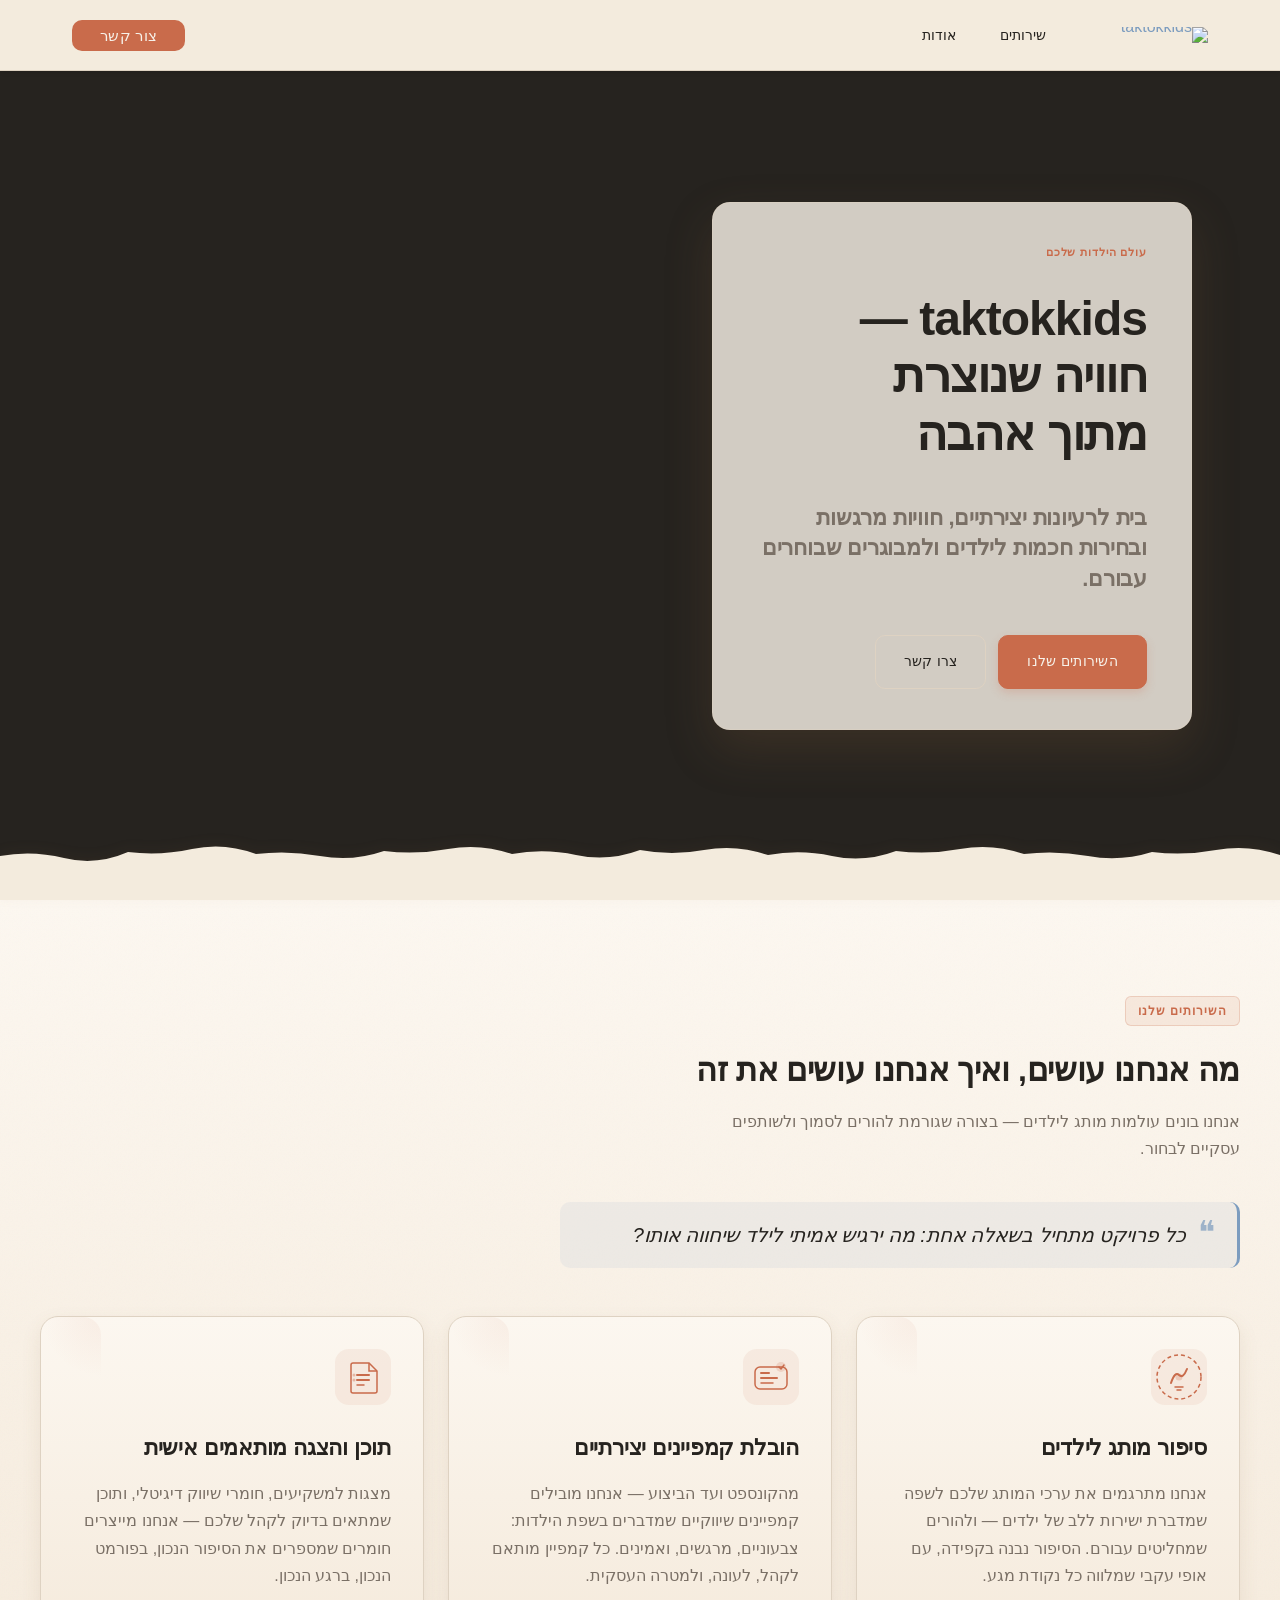
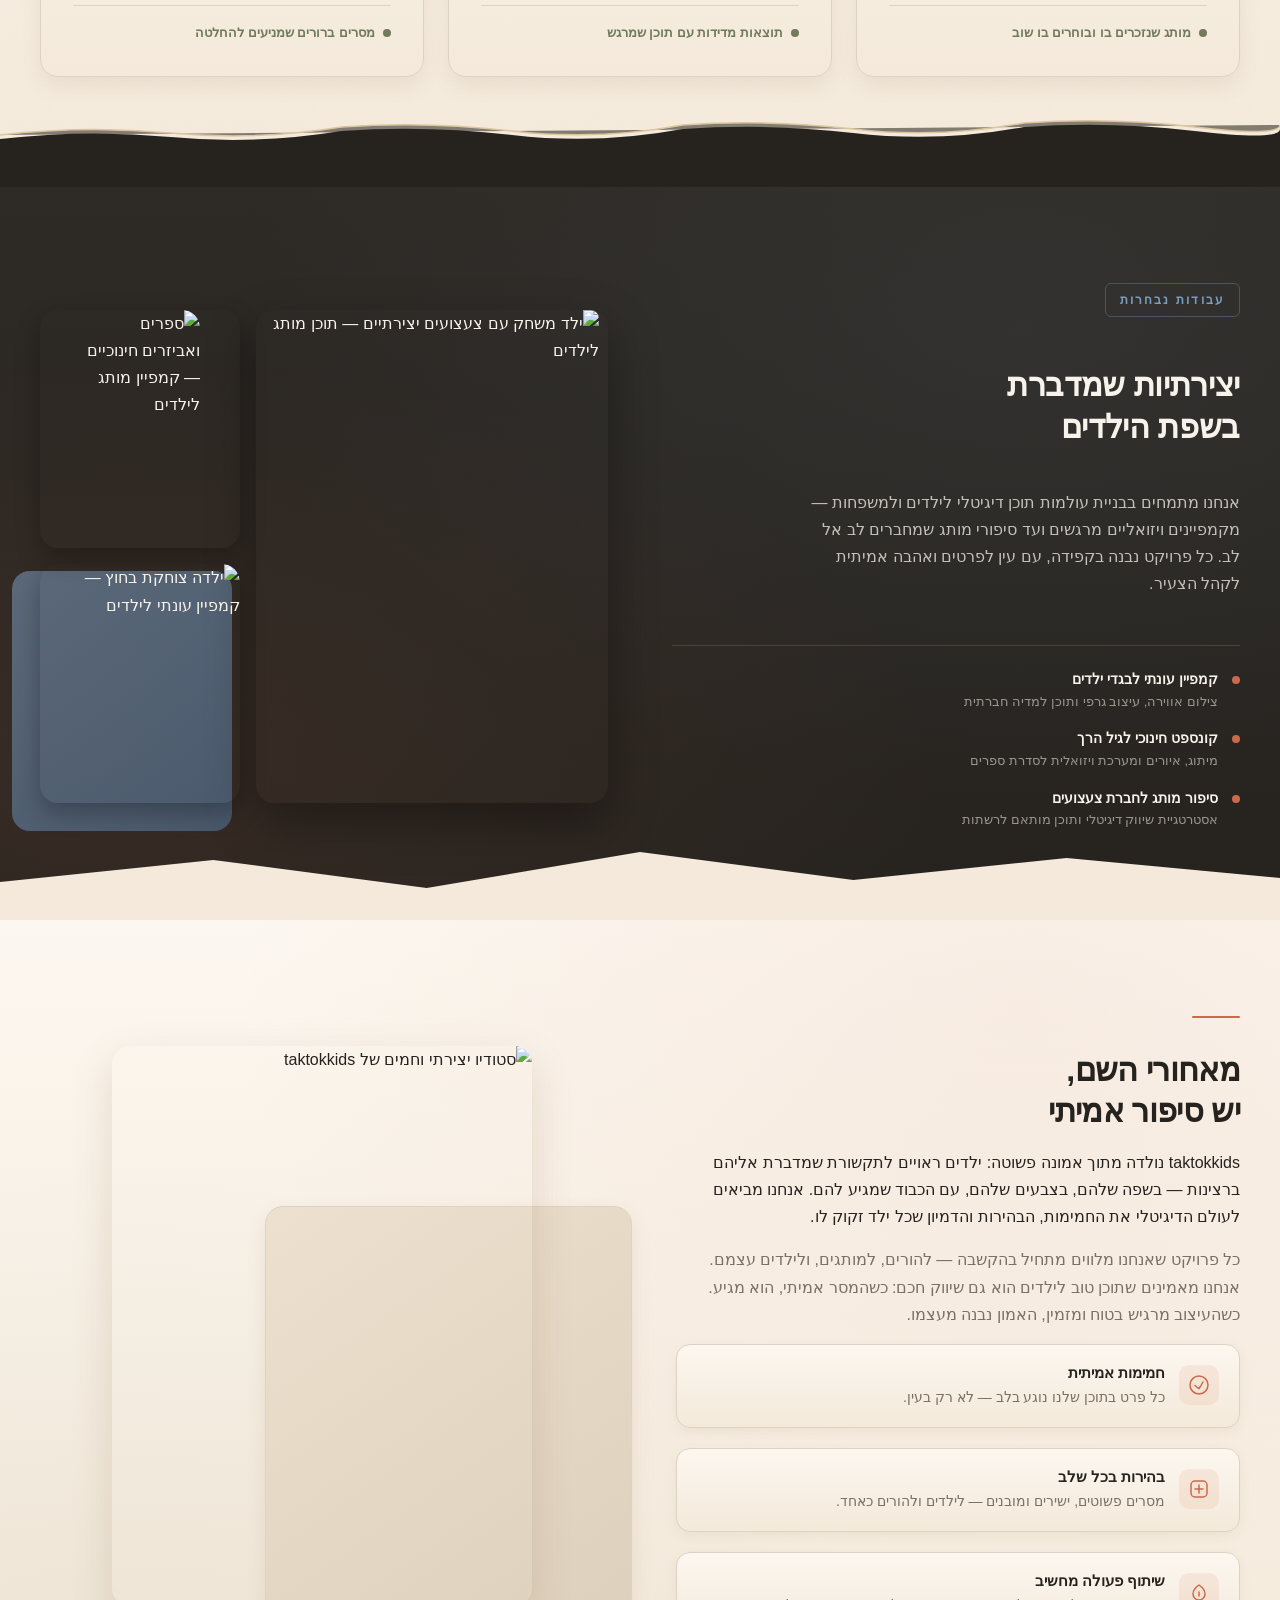
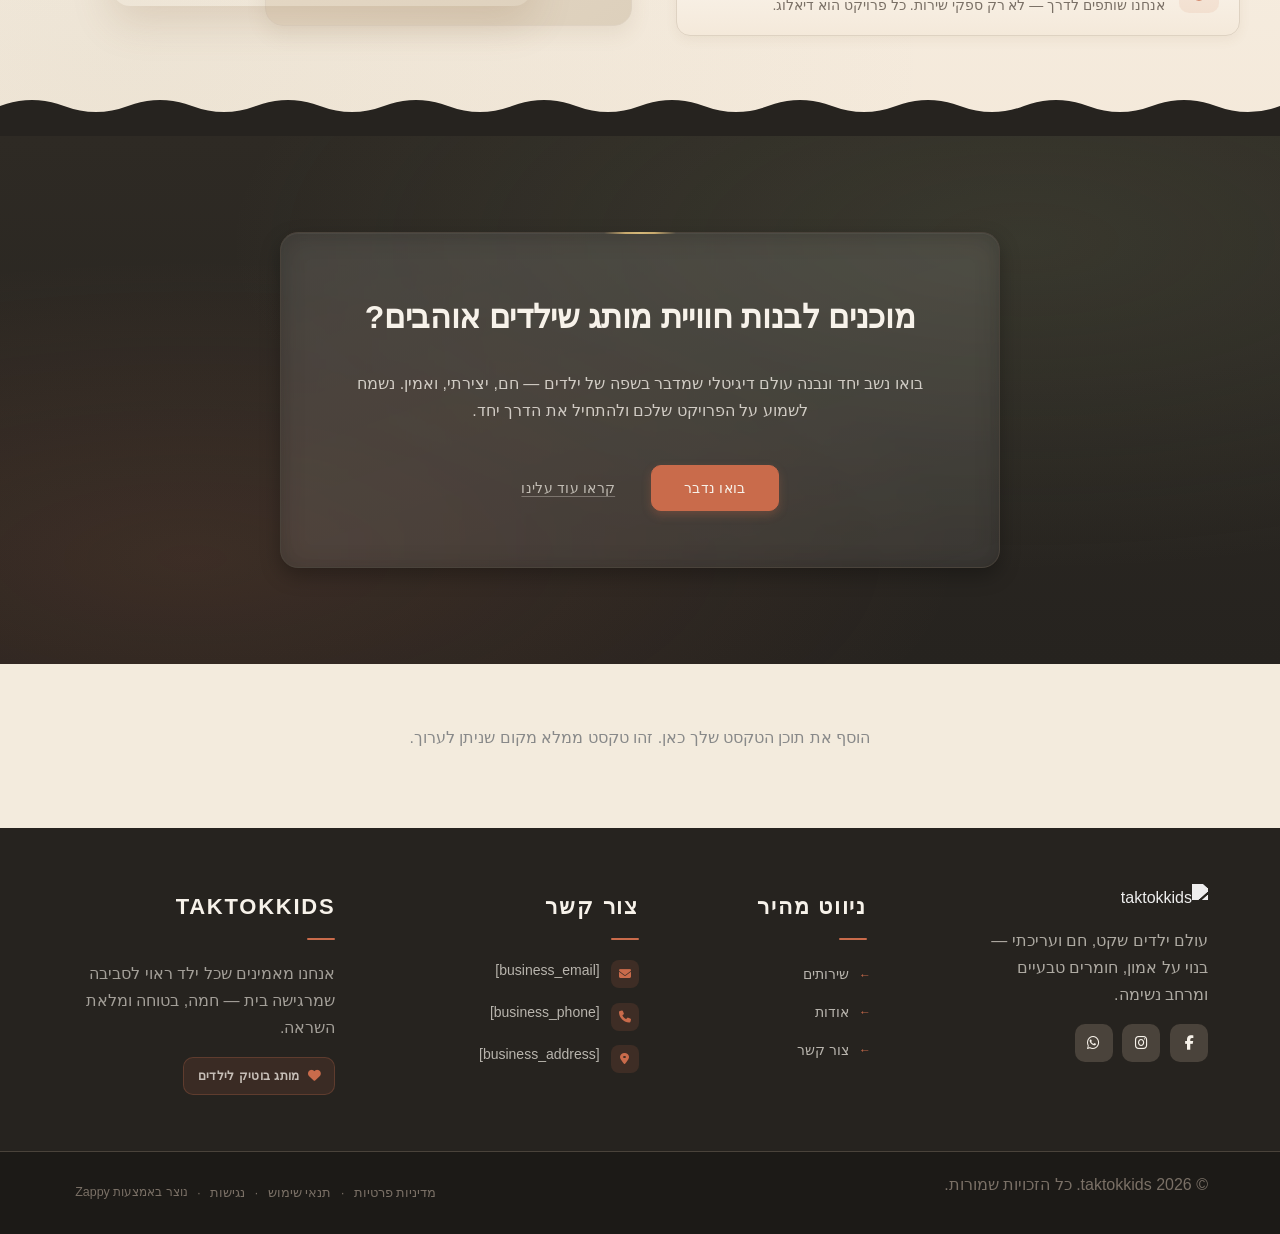
==== commit 616bb7a1: "Background sync: Progressive GitHub Sync" ====
--- a/public/index.html
+++ b/public/index.html
@@ -1 +1 @@
-<!doctype html><html dir="rtl" lang="he"><head><meta charset="UTF-8"><meta content="width=device-width,initial-scale=1" name="viewport"><meta content="index, follow" name="robots"><title>digital marketing services — taktokkids</title><meta content="גלו כיצד taktokkids מובילה עסקים להצלחה דיגיטלית מלאה. שירותי שיווק דיגיטלי מתקדמים, ניהול רשתות חברתיות ואסטרטגיות מנצחות שיהפכו את המותג שלכם לבלתי נשכח. הצטרפו אלינו עוד היום!" name="description"><meta content="digital marketing services, שיווק דיגיטלי, digital marketing agency, marketing, קידום עסקים" name="keywords"><link href="/assets/favicon.ico" rel="icon" type="image/x-icon"><link href="/assets/favicon-16x16.png" rel="icon" type="image/png" sizes="16x16"><link href="/assets/favicon-32x32.png" rel="icon" type="image/png" sizes="32x32"><link href="/assets/favicon-48x48.png" rel="icon" type="image/png" sizes="48x48"><link href="/assets/favicon-192x192.png" rel="icon" type="image/png" sizes="192x192"><link href="/assets/favicon-512x512.png" rel="icon" type="image/png" sizes="512x512"><link href="/assets/apple-touch-icon.png" rel="apple-touch-icon"><script>!function(){"use strict";var t="6b8d419a-8a26-4a65-ace0-37fadb36703c",e="https://api.zappy5.com/api/analytics/track",a=18e5,n=2592e6,o=!0,i=!0,r=!0;var s=function(){var e="zappy_visitor_"+t,a=null;try{if(a=localStorage.getItem(e)){var o=JSON.parse(a),i=Date.now();if(i-o.created<n)return o.lastSeen=i,localStorage.setItem(e,JSON.stringify(o)),o.id}}catch(t){console.warn("Zappy Analytics: LocalStorage not available")}var r="zv_"+Date.now()+"_"+Math.random().toString(36).substr(2,9);try{localStorage.setItem(e,JSON.stringify({id:r,created:Date.now(),lastSeen:Date.now()}))}catch(t){}return r}(),c=function(){var e="zappy_session_"+t,n=null;try{if(n=sessionStorage.getItem(e)){var o=JSON.parse(n),i=Date.now();if(i-o.timestamp<a)return o.timestamp=i,sessionStorage.setItem(e,JSON.stringify(o)),o.id}}catch(t){console.warn("Zappy Analytics: SessionStorage not available")}var r="zs_"+Date.now()+"_"+Math.random().toString(36).substr(2,9);try{sessionStorage.setItem(e,JSON.stringify({id:r,timestamp:Date.now()}))}catch(t){}return r}();function l(a,n){n=n||{};var o={website_id:t,event_type:a,page_path:window.location.pathname,referrer:document.referrer||"direct",visitor_id:s,session_id:c,metadata:n};if(navigator.sendBeacon){var i=new Blob([JSON.stringify(o)],{type:"application/json"});navigator.sendBeacon(e,i)}else fetch(e,{method:"POST",headers:{"Content-Type":"application/json"},body:JSON.stringify(o),keepalive:!0}).catch(function(t){console.warn("Zappy Analytics: Failed to track event",t)})}o&&l("pageview",{title:document.title,url:window.location.href}),i&&document.addEventListener("click",function(t){var e=t.target;if("BUTTON"===e.tagName||e.closest("button")){var a="BUTTON"===e.tagName?e:e.closest("button");l("click",{element:"button",text:a.textContent.trim().substring(0,100),id:a.id||null,class:a.className||null})}else if("A"===e.tagName||e.closest("a")){var n="A"===e.tagName?e:e.closest("a");l("navigation",{element:"link",text:n.textContent.trim().substring(0,100),href:n.href,external:n.hostname!==window.location.hostname})}},!0),r&&document.addEventListener("submit",function(t){var e=t.target;l("form_submit",{form_id:e.id||null,form_name:e.name||null,form_action:e.action||null,form_method:e.method||"GET"})},!0);var d=Date.now();window.addEventListener("beforeunload",function(){l("page_unload",{time_on_page:Math.floor((Date.now()-d)/1e3),page_path:window.location.pathname})}),window.zappyAnalytics={track:l,getVisitorId:function(){return s},getSessionId:function(){return c}}}()</script><meta content="digital marketing services — taktokkids" property="og:title"><meta content="גלו כיצד taktokkids מובילה עסקים להצלחה דיגיטלית מלאה. שירותי שיווק דיגיטלי מתקדמים, ניהול רשתות חברתיות ואסטרטגיות מנצחות שיהפכו את המותג שלכם לבלתי נשכח. הצטרפו אלינו עוד היום!" property="og:description"><meta content="summary_large_image" name="twitter:card"><meta content="digital marketing services — taktokkids" name="twitter:title"><meta content="גלו כיצד taktokkids מובילה עסקים להצלחה דיגיטלית מלאה. שירותי שיווק דיגיטלי מתקדמים, ניהול רשתות חברתיות ואסטרטגיות מנצחות שיהפכו את המותג שלכם לבלתי נשכח. הצטרפו אלינו עוד היום!" name="twitter:description"><meta content="website" property="og:type"><meta content="he_IL" property="og:locale"><link href="https://cdnjs.cloudflare.com/ajax/libs/font-awesome/6.4.0/css/all.min.css" rel="stylesheet"><link href="/assets/favicon.ico" rel="icon" type="image/x-icon"><link href="/assets/favicon-16x16.png" rel="icon" type="image/png" sizes="16x16"><link href="/assets/favicon-32x32.png" rel="icon" type="image/png" sizes="32x32"><link href="/assets/favicon-48x48.png" rel="icon" type="image/png" sizes="48x48"><link href="/assets/favicon-192x192.png" rel="icon" type="image/png" sizes="192x192"><link href="/assets/favicon-512x512.png" rel="icon" type="image/png" sizes="512x512"><link href="/assets/apple-touch-icon.png" rel="apple-touch-icon"><link href="https://cdn.jsdelivr.net/npm/vanilla-cookieconsent@3/dist/cookieconsent.css" rel="stylesheet"><script src="https://cdn.jsdelivr.net/npm/vanilla-cookieconsent@3/dist/cookieconsent.umd.js"></script><script src="https://cdn.jsdelivr.net/gh/mickidum/acc_toolbar/acctoolbar/acctoolbar.min.js"></script><link href="/styles.css" rel="stylesheet"><style id="zappy-dropdown-submenu-styles">#navMenu li:has(.sub-menu),.nav-menu li:has(.sub-menu),.navbar li:has(.sub-menu),nav li:has(.sub-menu){position:relative}#navMenu .sub-menu,.nav-menu .sub-menu,.navbar .sub-menu,nav .sub-menu{display:block!important;position:absolute!important;top:100%;left:0;min-width:220px;background:#fff;border-radius:8px;box-shadow:0 8px 25px rgba(0,0,0,.15);padding:8px 0;opacity:0;visibility:hidden;transform:translateY(10px);transition:all .3s ease;z-index:1000;list-style:none;pointer-events:none}#navMenu li:hover>.sub-menu,.nav-menu li:hover>.sub-menu,.navbar li:hover>.sub-menu,nav li:hover>.sub-menu{opacity:1!important;visibility:visible!important;transform:translateY(0)!important;pointer-events:auto!important}.sub-menu li{list-style:none;margin:0;padding:0}.sub-menu a{display:block!important;padding:10px 16px!important;color:var(--text-dark,#333)!important;font-weight:500;text-decoration:none;white-space:nowrap;transition:background-color .2s}.sub-menu .zappy-nav-child>a{padding-left:28px!important;font-size:.9em!important;opacity:.85!important}[dir=rtl] .sub-menu .zappy-nav-child>a,html[lang=ar] .sub-menu .zappy-nav-child>a,html[lang=he] .sub-menu .zappy-nav-child>a{padding-left:10px!important;padding-right:28px!important}.sub-menu .zappy-nav-parent>a{font-weight:600!important}.sub-menu a:hover{background-color:#f5f5f5}[dir=rtl] .nav-menu .sub-menu,[dir=rtl] .navbar .sub-menu,[dir=rtl] nav .sub-menu,html[lang=ar] .nav-menu .sub-menu,html[lang=ar] .navbar .sub-menu,html[lang=ar] nav .sub-menu,html[lang=he] .nav-menu .sub-menu,html[lang=he] .navbar .sub-menu,html[lang=he] nav .sub-menu{left:auto!important;right:0!important}.sub-menu:empty,.sub-menu:not(:has(li)):not(:has(> a)),.sub-menu:not(:has(li:not(.zappy-hidden-menu-item))):not(:has(> a)){display:none!important;opacity:0!important;visibility:hidden!important;pointer-events:none!important}li:has(.menu-group-title):hover>.sub-menu{opacity:1!important;visibility:visible!important;transform:translateY(0)!important;pointer-events:auto!important}#navMenu>li>.menu-group-title,.nav-menu>li>.menu-group-title{display:inline-block;padding:.5rem 1rem;cursor:default;user-select:none}@media (max-width:768px){#navMenu .sub-menu,.nav-menu .sub-menu,.navbar .sub-menu,nav .sub-menu{position:static!important;transform:none!important;box-shadow:none!important;background:0 0!important;max-height:0;overflow:hidden;opacity:0;visibility:hidden;transition:max-height .3s ease,opacity .3s ease;padding:0!important;border-radius:0!important}#navMenu .sub-menu.mobile-expanded,.nav-menu .sub-menu.mobile-expanded,.navbar .sub-menu.mobile-expanded{max-height:none!important;overflow-y:visible!important;opacity:1!important;visibility:visible!important;padding:8px 0 8px 16px!important}[dir=rtl] .sub-menu.mobile-expanded,html[lang=he] .sub-menu.mobile-expanded{padding:8px 16px 8px 0!important}#navMenu li:hover>.sub-menu,.nav-menu li:hover>.sub-menu,.navbar li:hover>.sub-menu,nav li:hover>.sub-menu{opacity:0;visibility:hidden;pointer-events:none}#navMenu li>.sub-menu.mobile-expanded,.nav-menu li>.sub-menu.mobile-expanded,.navbar li>.sub-menu.mobile-expanded,nav li>.sub-menu.mobile-expanded{opacity:1!important;visibility:visible!important;pointer-events:auto!important}#navMenu li:has(.sub-menu),.nav-menu li:has(.sub-menu),.navbar li:has(.sub-menu),nav li:has(.sub-menu){display:flex!important;flex-wrap:wrap!important;align-items:center!important;position:relative!important;min-height:44px!important}#navMenu li:has(.sub-menu)>a,.nav-menu li:has(.sub-menu)>a,.navbar li:has(.sub-menu)>a,nav li:has(.sub-menu)>a{flex:1!important;min-width:0!important}#navMenu li:has(.sub-menu)>.menu-group-title,.nav-menu li:has(.sub-menu)>.menu-group-title,.navbar li:has(.sub-menu)>.menu-group-title,nav li:has(.sub-menu)>.menu-group-title{flex:1!important;min-width:0!important;padding:0!important;line-height:inherit!important}#navMenu li:has(.sub-menu)>.sub-menu,.nav-menu li:has(.sub-menu)>.sub-menu,.navbar li:has(.sub-menu)>.sub-menu,nav li:has(.sub-menu)>.sub-menu{flex-basis:100%!important;width:100%!important}#navMenu li:has(.sub-menu)>a [class*=arrow],#navMenu li:has(.sub-menu)>a [class*=chevron],.nav-menu li:has(.sub-menu)>a .fa-angle-down,.nav-menu li:has(.sub-menu)>a .fa-chevron-down,.nav-menu li:has(.sub-menu)>a [class*=arrow],.nav-menu li:has(.sub-menu)>a [class*=chevron],nav li:has(.sub-menu)>a [class*=arrow],nav li:has(.sub-menu)>a [class*=chevron]{display:none!important;visibility:hidden!important}.mobile-submenu-toggle{display:flex!important;align-items:center!important;justify-content:center!important;width:44px!important;height:auto!important;background:0 0!important;border:none!important;cursor:pointer!important;color:var(--text-dark)!important;position:static!important;flex-shrink:0!important;align-self:stretch!important;z-index:2!important;padding:0!important;margin:0!important}.mobile-submenu-toggle::after{content:''!important;width:0!important;height:0!important;border-left:6px solid transparent!important;border-right:6px solid transparent!important;border-top:7px solid currentColor!important;transition:transform .3s ease!important}.mobile-submenu-toggle.expanded::after{transform:rotate(180deg)!important}.sub-menu a{padding:10px 0!important;display:block!important;color:var(--text-dark)!important;white-space:normal!important}.sub-menu .zappy-nav-child>a{padding-left:28px!important;font-size:.9em!important;opacity:.85!important}[dir=rtl] .sub-menu .zappy-nav-child>a,html[lang=ar] .sub-menu .zappy-nav-child>a,html[lang=he] .sub-menu .zappy-nav-child>a{padding-left:0!important;padding-right:28px!important}.sub-menu .zappy-nav-parent>a{font-weight:600!important}#navMenu.active,.nav-menu.active{max-width:100vw!important;overflow-x:hidden!important;box-sizing:border-box!important}.navbar .sub-menu li a,.zappy-products-dropdown .sub-menu a,nav.navbar .sub-menu li a{color:var(--text-dark)!important}}@media (min-width:769px){.mobile-submenu-toggle{display:none!important}}</style><style id="mobile-lang-menu-deployed-css">@media (max-width:768px){.lang-switcher,.nav-container .lang-switcher,.nav-cta-container .lang-switcher,.nav-ecommerce-icons .lang-switcher,.nav-icons-left .lang-switcher,.navbar .lang-switcher,.navbar .nav-cta-container .lang-switcher{display:none!important}.mobile-lang-menu{width:100%;border-top:1px solid rgba(128,128,128,.2);padding:8px 0 0 0;margin-top:8px}.mobile-lang-toggle{display:flex!important;align-items:center;justify-content:space-between;width:100%;padding:12px 16px;background:0 0;border:none;cursor:pointer;font-size:15px;color:inherit;font-family:inherit}.mobile-lang-toggle::after{content:'';display:inline-block;width:8px;height:8px;border-right:2px solid currentColor;border-bottom:2px solid currentColor;transform:rotate(45deg);transition:transform .3s ease;margin-left:8px}.mobile-lang-toggle.expanded::after{transform:rotate(-135deg)}.mobile-lang-options{max-height:0;overflow:hidden;transition:max-height .3s ease}.mobile-lang-options.expanded{max-height:300px}.mobile-lang-option{display:flex!important;align-items:center;gap:10px;padding:10px 24px;text-decoration:none;color:inherit;font-size:14px;font-family:inherit}.mobile-lang-option:hover{background:rgba(128,128,128,.1)}.mobile-lang-option.active{font-weight:600;opacity:.7;pointer-events:none}.mobile-lang-option img{width:20px;height:20px;border-radius:50%}}@media (min-width:769px){.mobile-lang-menu{display:none!important}}</style><style id="zappy-widget-visibility">#mic-access-tool-box,#mic-access-tool-general-button,#mic-init-access-tool #mic-access-tool-box,#mic-init-access-tool #mic-access-tool-general-button,#mic-init-access-tool .mic-access-tool-general-button,._access-icon,._access-menu,.mic-access-tool-box,.mic-access-tool-general-button,div[id*=mic-access-tool-box]{display:none!important;visibility:hidden!important;opacity:0!important;pointer-events:none!important}</style></head><body><nav class="navbar" dir="rtl"><button aria-label="Menu" class="mobile-toggle" id="mobileToggle"><svg viewBox="0 0 24 24" fill="none" height="24" width="24" class="hamburger-icon"><path d="M3 12h18M3 6h18M3 18h18" stroke="currentColor" stroke-width="2" stroke-linecap="round"></path></svg><svg viewBox="0 0 24 24" fill="none" height="24" width="24" class="close-icon" style="display:none"><path d="M18 6L6 18M6 6l12 12" stroke="currentColor" stroke-width="2" stroke-linecap="round"></path></svg></button><button aria-label="Call" class="phone-header-btn" data-phone="[business_phone]"><svg viewBox="0 0 24 24" fill="currentColor" height="20" width="20"><path d="M22 16.92v3a2 2 0 0 1-2.18 2 19.79 19.79 0 0 1-8.63-3.07 19.5 19.5 0 0 1-6-6 19.79 19.79 0 0 1-3.07-8.67A2 2 0 0 1 4.11 2h3a2 2 0 0 1 2 1.72 12.84 12.84 0 0 0 .7 2.81 2 2 0 0 1-.45 2.11L8.09 9.91a16 16 0 0 0 6 6l1.27-1.27a2 2 0 0 1 2.11-.45 12.84 12.84 0 0 0 2.81.7A2 2 0 0 1 22 16.92z"></path></svg></button><div class="nav-container"><div class="nav-right-group"><div class="nav-brand"><a href="/" class="logo-link"><img alt="taktokkids" src="/assets/taktokkids-general-logo.webp" class="logo"></a></div><ul class="nav-menu" id="navMenu"><li><a href="/services">שירותים</a></li><li><a href="/about">אודות</a></li></ul></div><div class="nav-cta-container"><a href="/contact" class="nav-cta-btn">צור קשר</a></div></div></nav><script>window.addEventListener("load",function(){const e=document.querySelector(".navbar, nav, header");if(!e)return void console.log("[Navbar] Navbar element not found");let t=document.getElementById("mobileToggle")||document.querySelector(".mobile-toggle")||document.querySelector(".hamburger")||document.querySelector(".hamburger-menu")||document.querySelector(".menu-toggle")||document.querySelector(".burger-menu")||document.querySelector('[aria-label="Menu"]')||document.querySelector('[aria-label="תפריט"]');const o=document.querySelector(".phone-header-btn"),n=window.getComputedStyle(e);let r=n.backgroundColor;if(console.log("[Navbar] Initial navbar background:",r),"transparent"===r||"rgba(0, 0, 0, 0)"===r||r.startsWith("rgba")&&r.includes(", 0)")){const e=n.backgroundImage;if(e&&"none"!==e)console.log("[Navbar] Navbar has background image/gradient, using dark text"),r="rgb(240, 240, 240)";else{const e=window.getComputedStyle(document.body).backgroundColor;console.log("[Navbar] Navbar transparent, using body background:",e),r=e}}const i=r.match(/\d+/g);if(i&&i.length>=3){const e=(.299*parseInt(i[0])+.587*parseInt(i[1])+.114*parseInt(i[2]))/255;console.log("[Navbar] Mobile button colors preserved from Claude CSS (luminance:",e.toFixed(2)+")");const n=document.createElement("style");n.id="zappy-mobile-nav-fix";document.documentElement.lang;document.documentElement.dir,n.textContent='\n        /* Hide mobile buttons on desktop, show only on mobile */\n        @media (min-width: 769px) {\n          .mobile-toggle,\n          .phone-header-btn {\n            display: none !important;\n          }\n        }\n        \n        /* Show and position mobile buttons correctly on mobile */\n        @media (max-width: 768px) {\n          .mobile-toggle,\n          .phone-header-btn {\n            position: absolute !important;\n            top: 50% !important;\n            transform: translateY(-50%) !important;\n            z-index: 1001 !important;\n            display: flex !important;\n            align-items: center !important;\n            justify-content: center !important;\n            width: 36px !important;\n            height: 36px !important;\n            border-radius: 50% !important;\n            border: none !important;\n            cursor: pointer !important;\n            padding: 6px !important;\n            background: none !important;\n            color: var(--nav-text, var(--text-dark)) !important;\n          }\n          \n          /* LTR positioning (default): hamburger LEFT, phone RIGHT */\n          html:not([dir="rtl"]):not([lang="he"]):not([lang="ar"]) .mobile-toggle,\n          html[dir="ltr"] .mobile-toggle {\n            left: 12px !important;\n            right: auto !important;\n          }\n          html:not([dir="rtl"]):not([lang="he"]):not([lang="ar"]) .phone-header-btn,\n          html[dir="ltr"] .phone-header-btn {\n            right: 12px !important;\n            left: auto !important;\n          }\n          \n          /* RTL positioning: hamburger RIGHT, phone LEFT */\n          html[dir="rtl"] .mobile-toggle,\n          html[lang="he"] .mobile-toggle,\n          html[lang="ar"] .mobile-toggle {\n            right: 12px !important;\n            left: auto !important;\n          }\n          html[dir="rtl"] .phone-header-btn,\n          html[lang="he"] .phone-header-btn,\n          html[lang="ar"] .phone-header-btn {\n            left: 12px !important;\n            right: auto !important;\n          }\n          \n          /* CRITICAL: Ensure nav-container has min-height on mobile */\n          /* All children are positioned absolutely/fixed on mobile, so height:auto collapses to 0 */\n          .nav-container {\n            min-height: 70px !important;\n            position: relative !important;\n          }\n          \n          /* Ensure SVG icons are properly sized and inherit color */\n          .mobile-toggle svg,\n          .phone-header-btn svg {\n            width: 24px !important;\n            height: 24px !important;\n            /* Don\'t force display - let JavaScript control hamburger/close toggle */\n          }\n          \n          /* Reset nav-cta-container on mobile - remove desktop box-shadow/padding */\n          /* that creates a visible ghost box when CTA button is hidden */\n          .nav-cta-container {\n            box-shadow: none !important;\n            padding: 0 !important;\n          }\n          \n          /* Hide nav-cta-container entirely on mobile when there\'s no lang-switcher */\n          /* (only the CTA button is inside, and it\'s hidden on mobile) */\n          .nav-cta-container:not(:has(.lang-switcher)) {\n            display: none !important;\n          }\n          \n          /* CRITICAL: Prevent hero image fade gradient from bleeding over headline text */\n          /* The .image-fade-gradient has bottom: -30px (extends below parent) */\n          /* On mobile stacked layout, this overlaps the h1 text below the image */\n          .hero-image-column {\n            overflow: hidden !important;\n          }\n          .image-fade-gradient {\n            bottom: 0 !important;\n          }\n          \n          /* Hide desktop language switcher on mobile - hamburger menu handles it */\n          /* High specificity to override stored CSS */\n          .lang-switcher,\n          .nav-cta-container .lang-switcher,\n          .nav-container .lang-switcher,\n          .navbar .lang-switcher,\n          .navbar .nav-cta-container .lang-switcher {\n            display: none !important;\n          }\n        }\n      ';const r=document.getElementById("zappy-mobile-nav-fix");r&&r.remove(),document.head.appendChild(n),console.log("[Navbar] Critical CSS injected for mobile nav positioning");const l=window.innerWidth<=768;if(t){const e=t.querySelector(".hamburger-icon"),o=t.querySelector(".close-icon");e&&(e.style.setProperty("width","24px","important"),e.style.setProperty("height","24px","important"),e.style.setProperty("display","block","important")),o&&(o.style.setProperty("width","24px","important"),o.style.setProperty("height","24px","important"),o.style.setProperty("display","none","important")),l?(t.style.setProperty("position","absolute","important"),t.style.setProperty("top","50%","important"),t.style.setProperty("transform","translateY(-50%)","important"),t.style.setProperty("z-index","1001","important"),t.style.removeProperty("left"),t.style.removeProperty("right"),console.log("[Navbar] Mobile toggle positioning applied (mobile viewport)")):(t.style.removeProperty("position"),t.style.removeProperty("top"),t.style.removeProperty("transform"),t.style.removeProperty("z-index"),t.style.removeProperty("left"),t.style.removeProperty("right"),console.log("[Navbar] Desktop viewport - cleared mobile toggle inline positioning"))}if(o){const e=o.querySelector("svg");e&&(e.style.width="24px",e.style.height="24px",e.setAttribute("width","24"),e.setAttribute("height","24")),l?(o.style.setProperty("position","absolute","important"),o.style.setProperty("top","50%","important"),o.style.setProperty("transform","translateY(-50%)","important"),o.style.setProperty("z-index","1001","important"),o.style.removeProperty("left"),o.style.removeProperty("right"),console.log("[Navbar] Phone button positioning applied (mobile viewport)")):(o.style.removeProperty("position"),o.style.removeProperty("top"),o.style.removeProperty("transform"),o.style.removeProperty("z-index"),o.style.removeProperty("left"),o.style.removeProperty("right"),console.log("[Navbar] Desktop viewport - cleared phone button inline positioning"))}}else console.log("[Navbar] Could not parse background color:",r);t=document.getElementById("mobileToggle")||document.querySelector(".mobile-toggle")||document.querySelector(".hamburger")||document.querySelector(".hamburger-menu")||document.querySelector(".menu-toggle")||document.querySelector(".burger-menu")||document.querySelector('[aria-label="Menu"]')||document.querySelector('[aria-label="תפריט"]');const l=document.getElementById("navMenu")||document.querySelector(".nav-menu")||document.querySelector(".nav-links")||document.querySelector("nav ul:not(.submenu)");if(!t||!l)return void console.log("[Navbar] Mobile toggle or menu not found:",{toggle:!!t,menu:!!l});l.id||(l.id="navMenu"),console.log("[Navbar] Initializing mobile menu...");const a=t.cloneNode(!0);t.parentNode.replaceChild(a,t),a.addEventListener("click",function(e){e.preventDefault(),e.stopPropagation();const t=this.querySelector(".hamburger-icon"),o=this.querySelector(".close-icon");l.classList.contains("active")?(l.classList.remove("active"),t&&t.style.setProperty("display","block","important"),o&&o.style.setProperty("display","none","important"),document.body.style.overflow="",console.log("[Navbar] Menu closed")):(l.classList.add("active"),t&&t.style.setProperty("display","none","important"),o&&o.style.setProperty("display","block","important"),document.body.style.overflow="hidden",console.log("[Navbar] Menu opened"))}),l.querySelectorAll("a").forEach(function(e){e.addEventListener("click",function(){if("#"===this.getAttribute("href"))return;const e=a.querySelector(".hamburger-icon"),t=a.querySelector(".close-icon");l.classList.remove("active"),e&&e.style.setProperty("display","block","important"),t&&t.style.setProperty("display","none","important"),document.body.style.overflow="",console.log("[Navbar] Menu closed (link clicked)")})});var s=l.querySelectorAll(".dropdown-toggle");s.forEach(function(e){e.addEventListener("click",function(e){e.preventDefault(),e.stopPropagation();var t=this.closest(".nav-dropdown");t&&(t.parentNode.querySelectorAll(".nav-dropdown.open").forEach(function(e){e!==t&&e.classList.remove("open")}),t.classList.toggle("open"),console.log("[Navbar] Dropdown toggled:",t.classList.contains("open")?"open":"closed"))})}),document.addEventListener("click",function(e){e.target.closest(".nav-dropdown")||document.querySelectorAll(".nav-dropdown.open").forEach(function(e){e.classList.remove("open")})}),console.log("[Navbar] Dropdown handlers initialized for "+s.length+" dropdowns"),o&&o.addEventListener("click",function(){const e=document.querySelectorAll('a[href^="tel:"]'),t=e.length>0?e[0].getAttribute("href").replace("tel:",""):"[business_phone]";window.location.href="tel:"+t,console.log("[Navbar] Phone button clicked")}),console.log("[Navbar] Mobile menu initialized successfully");const p=function(){const e=document.querySelector(".whatsapp-float");e&&(window.innerWidth>=769?(e.style.setProperty("display","none","important"),e.style.setProperty("visibility","hidden","important"),e.style.setProperty("opacity","0","important"),e.style.setProperty("pointer-events","none","important"),console.log("[WhatsApp] Button hidden on desktop")):(e.style.removeProperty("display"),e.style.removeProperty("visibility"),e.style.removeProperty("opacity"),e.style.removeProperty("pointer-events"),console.log("[WhatsApp] Button visible on mobile")))};let c;p(),window.addEventListener("resize",function(){clearTimeout(c),c=setTimeout(p,100)})})</script><main><section class="index-hero-section" data-layout-spec="בית-hero" dir="rtl" data-hero-type="fullscreen-scrim"><div class="index-hero-bg"><img alt="ילד משחק בסביבה חמה ויצירתית עם חומרים טבעיים" src="/assets/site-index-hero-image-1.webp" data-context="Warm cinematic lifestyle photograph of a child playing with natural wooden toys and tactile craft materials in a sun-drenched, minimal Scandinavian-inspired room. Earthy tones: cream walls, linen textures, terracotta accents. Soft natural window light. Boutique calm, editorial quality. No text. Wide landscape format for full-bleed hero background." data-placeholder="index-hero-image-1" height="900" width="1440" data-hero-bg="true"></div><div class="index-hero-scrim" aria-hidden="true"></div><div class="index-hero-container"><article class="index-hero-card"><span class="index-hero-label">עולם הילדות שלכם</span><h1 class="index-hero-headline">taktokkids —<br>חוויה שנוצרת<br>מתוך אהבה</h1><h3 class="index-hero-subtitle">בית לרעיונות יצירתיים, חוויות מרגשות ובחירות חכמות לילדים ולמבוגרים שבוחרים עבורם.</h3><div class="index-hero-ctas"><a href="/services" class="index-hero-btn-primary">השירותים שלנו</a><a href="/contact" class="index-hero-btn-secondary">צרו קשר</a></div></article></div><div class="index-hero-divider-wrapper"><svg viewBox="0 0 1440 88" xmlns="http://www.w3.org/2000/svg" aria-hidden="true" data-no-icon-edit="true" preserveAspectRatio="none"><path d="M0,88 L0,44 Q36,38 72,46 T144,40 Q180,44 216,37 T288,42 Q324,38 360,44 T432,39 Q468,43 504,37 T576,42 Q612,36 648,43 T720,38 Q756,44 792,38 T864,43 Q900,37 936,44 T1008,39 Q1044,43 1080,37 T1152,42 Q1188,38 1224,44 T1296,40 Q1332,44 1368,38 T1440,43 L1440,88 Z" fill="#F3EBDD"></path></svg></div></section><section class="index-services-section" data-layout-spec="בית-services" dir="rtl"><div class="index-services-texture" aria-hidden="true"></div><div class="index-services-container"><div class="index-services-header"><div class="index-services-label">השירותים שלנו</div><h2 class="index-services-title">מה אנחנו עושים, ואיך אנחנו עושים את זה</h2><p class="index-services-intro">אנחנו בונים עולמות מותג לילדים — בצורה שגורמת להורים לסמוך ולשותפים עסקיים לבחור.</p></div><div class="index-services-pullquote" aria-label="ציטוט מוביל"><span class="index-services-pullquote-mark" aria-hidden="true">❝</span><span class="index-services-pullquote-text">כל פרויקט מתחיל בשאלה אחת: מה ירגיש אמיתי לילד שיחווה אותו?</span></div><div class="index-services-grid"><article class="index-services-card"><div class="index-services-card-icon" aria-hidden="true"><svg viewBox="0 0 48 48" xmlns="http://www.w3.org/2000/svg" data-element-type="icon" data-icon-type="svg" fill="none" height="48" width="48"><circle cx="24" cy="24" r="22" stroke="currentColor" stroke-width="1.5" stroke-dasharray="4 3"></circle><path d="M16 30 Q20 18 24 22 Q28 26 32 16" stroke="currentColor" stroke-width="2" stroke-linecap="round" fill="none"></path><circle cx="24" cy="24" r="3.5" fill="currentColor" opacity="0.25"></circle><path d="M20 34 L28 34" stroke="currentColor" stroke-width="1.5" stroke-linecap="round"></path><path d="M22 37 L26 37" stroke="currentColor" stroke-width="1.5" stroke-linecap="round"></path></svg></div><div class="index-services-card-content"><h3 class="index-services-card-title">סיפור מותג לילדים</h3><p class="index-services-card-desc">אנחנו מתרגמים את ערכי המותג שלכם לשפה שמדברת ישירות ללב של ילדים — ולהורים שמחליטים עבורם. הסיפור נבנה בקפידה, עם אופי עקבי שמלווה כל נקודת מגע.</p><div class="index-services-card-outcome"><span class="index-services-outcome-dot" aria-hidden="true"></span><span>מותג שנזכרים בו ובוחרים בו שוב</span></div></div></article><article class="index-services-card"><div class="index-services-card-icon" aria-hidden="true"><svg viewBox="0 0 48 48" xmlns="http://www.w3.org/2000/svg" data-element-type="icon" data-icon-type="svg" fill="none" height="48" width="48"><rect height="22" rx="5" stroke="currentColor" stroke-width="1.5" width="32" x="8" y="14" fill="none"></rect><path d="M14 20 L22 20" stroke="currentColor" stroke-width="2" stroke-linecap="round"></path><path d="M14 25 L30 25" stroke="currentColor" stroke-width="2" stroke-linecap="round"></path><path d="M14 30 L26 30" stroke="currentColor" stroke-width="1.5" stroke-linecap="round"></path><circle cx="34" cy="14" r="5" fill="currentColor" opacity="0.18"></circle><path d="M32 14 L34 16 L37 12" stroke="currentColor" stroke-width="1.5" stroke-linecap="round" stroke-linejoin="round"></path></svg></div><div class="index-services-card-content"><h3 class="index-services-card-title">הובלת קמפיינים יצירתיים</h3><p class="index-services-card-desc">מהקונספט ועד הביצוע — אנחנו מובילים קמפיינים שיווקיים שמדברים בשפת הילדות: צבעוניים, מרגשים, ואמינים. כל קמפיין מותאם לקהל, לעונה, ולמטרה העסקית.</p><div class="index-services-card-outcome"><span class="index-services-outcome-dot" aria-hidden="true"></span><span>תוצאות מדידות עם תוכן שמרגש</span></div></div></article><article class="index-services-card"><div class="index-services-card-icon" aria-hidden="true"><svg viewBox="0 0 48 48" xmlns="http://www.w3.org/2000/svg" data-element-type="icon" data-icon-type="svg" fill="none" height="48" width="48"><path d="M12 38 L12 12 Q12 10 14 10 L30 10 L38 18 L38 38 Q38 40 36 40 L14 40 Q12 40 12 38Z" stroke="currentColor" stroke-width="1.5" fill="none"></path><path d="M30 10 L30 18 L38 18" stroke="currentColor" stroke-width="1.5" fill="none"></path><path d="M18 22 L30 22" stroke="currentColor" stroke-width="2" stroke-linecap="round"></path><path d="M18 27 L30 27" stroke="currentColor" stroke-width="2" stroke-linecap="round"></path><path d="M18 32 L25 32" stroke="currentColor" stroke-width="1.5" stroke-linecap="round"></path><circle cx="15" cy="22" r="1.5" fill="currentColor" opacity="0.4"></circle><circle cx="15" cy="27" r="1.5" fill="currentColor" opacity="0.4"></circle></svg></div><div class="index-services-card-content"><h3 class="index-services-card-title">תוכן והצגה מותאמים אישית</h3><p class="index-services-card-desc">מצגות למשקיעים, חומרי שיווק דיגיטלי, ותוכן שמתאים בדיוק לקהל שלכם — אנחנו מייצרים חומרים שמספרים את הסיפור הנכון, בפורמט הנכון, ברגע הנכון.</p><div class="index-services-card-outcome"><span class="index-services-outcome-dot" aria-hidden="true"></span><span>מסרים ברורים שמניעים להחלטה</span></div></div></article></div></div><div class="index-services-divider-wrapper"><svg viewBox="0 0 1200 90" xmlns="http://www.w3.org/2000/svg" aria-hidden="true" data-no-icon-edit="true" preserveAspectRatio="none"><path d="M0,38 Q80,28 160,36 T320,30 Q400,24 480,34 T640,28 Q720,22 800,32 T960,26 Q1040,20 1120,30 T1200,28" stroke="#C9A96B" stroke-width="1.5" fill="#26231F" opacity="0.55"></path><path d="M0,90 L0,42 Q80,32 160,40 T320,34 Q400,28 480,38 T640,32 Q720,26 800,36 T960,30 Q1040,24 1120,34 T1200,32 L1200,90 Z" fill="#26231F"></path></svg></div></section><section class="index-showcase-section" data-layout-spec="בית-showcase" dir="rtl" id="index-showcase-section"><div class="showcase-container"><div class="showcase-text"><p class="zappy-editable"><span class="showcase-eyebrow">עבודות נבחרות</span></p><h2 class="showcase-heading">יצירתיות שמדברת<br>בשפת הילדים</h2><p class="showcase-desc">אנחנו מתמחים בבניית עולמות תוכן דיגיטלי לילדים ולמשפחות — מקמפיינים ויזואליים מרגשים ועד סיפורי מותג שמחברים לב אל לב. כל פרויקט נבנה בקפידה, עם עין לפרטים ואהבה אמיתית לקהל הצעיר.</p><ul class="showcase-captions"><li class="caption-item" data-grid-item-index="0"><span class="caption-dot"></span><div><strong>קמפיין עונתי לבגדי ילדים</strong><span>צילום אווירה, עיצוב גרפי ותוכן למדיה חברתית</span></div></li><li class="caption-item" data-grid-item-index="1"><span class="caption-dot"></span><div><strong>קונספט חינוכי לגיל הרך</strong><span>מיתוג, איורים ומערכת ויזואלית לסדרת ספרים</span></div></li><li class="caption-item" data-grid-item-index="2"><span class="caption-dot"></span><div><strong>סיפור מותג לחברת צעצועים</strong><span>אסטרטגיית שיווק דיגיטלי ותוכן מותאם לרשתות</span></div></li></ul></div><div class="showcase-image-group"><div class="showcase-backplate" aria-hidden="true"></div><figure class="showcase-img-main"><div style="position:relative !important;overflow:hidden !important;width:333px !important;max-width:100% !important;margin-left:auto !important;margin-right:auto !important;height:446px !important;display:block !important" data-element-id="img-1776984203110-phlo4qsov" data-element-type="image" data-zappy-wrapper-margins-applied="true" data-zappy-zoom-clip="true" data-zappy-zoom-wrapper="true" data-zappy-zoom-wrapper-height="446px" data-zappy-zoom-wrapper-width="333px" data-zappy-zoom-wrapper-width-mode="px"><img alt="ילד משחק עם צעצועים יצירתיים — תוכן מותג לילדים" src="/assets/site-index-showcase-image-1-1776984334805-s3iafy.webp?v=1776984336819" data-context="A warm editorial lifestyle photograph of a young child playing creatively with colorful wooden toys on a natural linen surface. Soft natural light, warm tones, boutique brand feel, high quality photography for a kids content agency." data-placeholder="index-showcase-image-1" height="720" width="600" data-element-id="img-1776984203110-phlo4qsov" data-element-type="image" data-zappy-object-position="78% 27%" data-zappy-zoom="1" style="object-position:78% 27% !important;border-radius:8px;object-fit:cover !important;width:100% !important;height:100% !important;max-width:none !important;display:block !important;margin:0px !important;left:0% !important;top:0% !important;max-height:none !important"></div></figure><div class="showcase-img-stack"><figure class="showcase-img-small"><img alt="ספרים ואביזרים חינוכיים — קמפיין מותג לילדים" src="/assets/site-index-showcase-image-2.webp" data-context="A styled flat-lay of colorful educational books, crayons, and handmade paper items arranged on a warm cream background. Editorial photography for a boutique childrens brand and digital marketing agency." data-placeholder="index-showcase-image-2" height="320" width="320" data-element-id="img-1776984203110-v3mflkzwo" data-element-type="image"></figure><figure class="showcase-img-small"><img alt="ילדה צוחקת בחוץ — קמפיין עונתי לילדים" src="/assets/site-index-showcase-image-3.webp" data-context="A cheerful young girl in pastel clothing laughing outdoors in soft golden light. Natural, candid portrait photography for a childrens lifestyle brand campaign, warm and editorial in style." data-placeholder="index-showcase-image-3" height="320" width="320" data-element-id="img-1776984203111-ytpodj6xq" data-element-type="image"></figure></div></div></div><div class="showcase-divider-wrapper"><svg viewBox="0 0 1440 90" xmlns="http://www.w3.org/2000/svg" aria-hidden="true" data-no-icon-edit="true" preserveAspectRatio="none"><path d="M0,90 L0,52 L240,30 L480,58 L720,22 L960,50 L1200,28 L1440,48 L1440,90 Z" fill="#F4E9DA"></path></svg></div></section><section class="index-brand-story-section" data-layout-spec="בית-brand-story" dir="rtl"><div class="brand-story-texture" aria-hidden="true"></div><div class="brand-story-container"><div class="brand-story-content"><div class="brand-story-accent-rule" aria-hidden="true"></div><h2 class="brand-story-heading">מאחורי השם,<br>יש סיפור אמיתי</h2><p class="brand-story-lead">taktokkids נולדה מתוך אמונה פשוטה: ילדים ראויים לתקשורת שמדברת אליהם ברצינות — בשפה שלהם, בצבעים שלהם, עם הכבוד שמגיע להם. אנחנו מביאים לעולם הדיגיטלי את החמימות, הבהירות והדמיון שכל ילד זקוק לו.</p><p class="brand-story-body">כל פרויקט שאנחנו מלווים מתחיל בהקשבה — להורים, למותגים, ולילדים עצמם. אנחנו מאמינים שתוכן טוב לילדים הוא גם שיווק חכם: כשהמסר אמיתי, הוא מגיע. כשהעיצוב מרגיש בטוח ומזמין, האמון נבנה מעצמו.</p><ul class="brand-story-principles"><li class="principle-item"><span class="principle-icon" aria-hidden="true"><svg viewBox="0 0 22 22" xmlns="http://www.w3.org/2000/svg" data-element-type="icon" data-icon-type="svg" fill="none" height="22" width="22"><circle cx="11" cy="11" r="9" stroke="currentColor" stroke-width="1.5"></circle><path d="M7 11.5C8.5 13 10 14 11 14.5C12.5 12.5 14 10 15 8" stroke="currentColor" stroke-width="1.5" stroke-linecap="round"></path></svg></span><div class="principle-text"><strong>חמימות אמיתית</strong><span>כל פרט בתוכן שלנו נוגע בלב — לא רק בעין.</span></div></li><li class="principle-item"><span class="principle-icon" aria-hidden="true"><svg viewBox="0 0 22 22" xmlns="http://www.w3.org/2000/svg" data-element-type="icon" data-icon-type="svg" fill="none" height="22" width="22"><rect height="16" rx="4" stroke="currentColor" stroke-width="1.5" width="16" x="3" y="3"></rect><path d="M7 11h8M11 7v8" stroke="currentColor" stroke-width="1.5" stroke-linecap="round"></path></svg></span><div class="principle-text"><strong>בהירות בכל שלב</strong><span>מסרים פשוטים, ישירים ומובנים — לילדים ולהורים כאחד.</span></div></li><li class="principle-item"><span class="principle-icon" aria-hidden="true"><svg viewBox="0 0 22 22" xmlns="http://www.w3.org/2000/svg" data-element-type="icon" data-icon-type="svg" fill="none" height="22" width="22"><path d="M11 3C11 3 5 7 5 12a6 6 0 0012 0c0-5-6-9-6-9z" stroke="currentColor" stroke-width="1.5" stroke-linejoin="round"></path><path d="M11 14v-4" stroke="currentColor" stroke-width="1.5" stroke-linecap="round"></path></svg></span><div class="principle-text"><strong>שיתוף פעולה מחשיב</strong><span>אנחנו שותפים לדרך — לא רק ספקי שירות. כל פרויקט הוא דיאלוג.</span></div></li></ul></div><div class="brand-story-image-col"><div class="brand-story-backplate" aria-hidden="true"></div><figure class="brand-story-figure"><img alt="סטודיו יצירתי וחמים של taktokkids" src="/assets/site-index-brand-story-image-1.webp" data-context="Warm, editorial studio photograph showing a creative workspace for a child-centered brand: a wooden desk with colorful illustrated children books, soft pastel props, a small potted plant, gentle natural light streaming through a window, warm cream and terracotta tones, calm and inviting boutique atmosphere, portrait orientation" data-placeholder="index-brand-story-image-1" height="680" width="520" class="brand-story-img"></figure></div></div><div class="brand-story-divider-wrapper" aria-hidden="true"><svg viewBox="0 0 1200 80" xmlns="http://www.w3.org/2000/svg" aria-hidden="true" data-no-icon-edit="true" preserveAspectRatio="none"><path d="M0,80 L0,50 Q30,38 60,50 Q90,62 120,50 Q150,38 180,50 Q210,62 240,50 Q270,38 300,50 Q330,62 360,50 Q390,38 420,50 Q450,62 480,50 Q510,38 540,50 Q570,62 600,50 Q630,38 660,50 Q690,62 720,50 Q750,38 780,50 Q810,62 840,50 Q870,38 900,50 Q930,62 960,50 Q990,38 1020,50 Q1050,62 1080,50 Q1110,38 1140,50 Q1170,62 1200,50 L1200,80 Z" fill="var(--bg-dark)"></path></svg></div></section><section class="index-cta-section" data-layout-spec="בית-cta" dir="rtl"><div class="index-cta-wrapper"><div class="index-cta-container"><div class="index-cta-accent-line" aria-hidden="true"></div><div class="index-cta-content"><h2 class="index-cta-heading">מוכנים לבנות חוויית מותג שילדים אוהבים?</h2><p class="index-cta-description">בואו נשב יחד ונבנה עולם דיגיטלי שמדבר בשפה של ילדים — חם, יצירתי, ואמין. נשמח לשמוע על הפרויקט שלכם ולהתחיל את הדרך יחד.</p><div class="index-cta-actions"><a href="/contact" class="index-cta-btn-primary">בואו נדבר</a><a href="/about" class="index-cta-btn-secondary">קראו עוד עלינו</a></div></div></div></div></section></main><section class="layout-section" id="layout-1776984268024" data-component-id="empty-section" data-zappy-component="true" style="width:100%;padding:60px 0;direction:rtl"><div class="container" style="max-width:1200px;margin:0 auto;padding:0 1.5rem"><p style="font-size:16px;line-height:1.7;color:#1F2937;opacity:0.5;text-align:center;font-family:system-ui, -apple-system, sans-serif">הוסף את תוכן הטקסט שלך כאן. זהו טקסט ממלא מקום שניתן לערוך.</p></div></section><footer class="site-footer" dir="rtl"><div class="footer-main"><div class="footer-container"><div class="footer-grid"><div class="footer-col footer-col--brand"><div class="footer-logo-wrap"><img alt="taktokkids" src="/assets/taktokkids-general-logo.webp" class="logo"></div><p class="footer-tagline">עולם ילדים שקט, חם ועריכתי — בנוי על אמון, חומרים טבעיים ומרחב נשימה.</p><div class="footer-social"><a href="[facebook_handle]" aria-label="Facebook"><i class="fab fa-facebook-f"></i></a><a href="[instagram_handle]" aria-label="Instagram"><i class="fab fa-instagram"></i></a><a href="[whatsapp_handle]" aria-label="WhatsApp"><i class="fab fa-whatsapp"></i></a></div></div><div class="footer-col"><h3 class="footer-heading">ניווט מהיר</h3><div class="footer-divider"></div><ul class="footer-links"><li><a href="/services">שירותים</a></li><li><a href="/about">אודות</a></li><li><a href="/contact">צור קשר</a></li></ul></div><div class="footer-col"><h3 class="footer-heading">צור קשר</h3><div class="footer-divider"></div><ul class="footer-contact"><li><span class="contact-icon"><i class="fas fa-envelope"></i></span><span class="contact-text"><a href="mailto:[business_email]">[business_email]</a></span></li><li><span class="contact-icon"><i class="fas fa-phone"></i></span><span class="contact-text"><a href="tel:[business_phone]">[business_phone]</a></span></li><li><a href="/"><span class="contact-icon"><i class="fas fa-map-marker-alt"></i></span><span class="contact-text">[business_address]</span></a></li></ul></div><div class="footer-col footer-col--extra"><h3 class="footer-heading">taktokkids</h3><div class="footer-divider"></div><p class="footer-note">אנחנו מאמינים שכל ילד ראוי לסביבה שמרגישה בית — חמה, בטוחה ומלאת השראה.</p><div class="footer-badge"><span class="badge-icon"><i class="fas fa-heart"></i></span><span class="badge-text">מותג בוטיק לילדים</span></div></div></div></div></div><div class="footer-bottom"><div class="footer-container"><div class="footer-bottom-inner"><p class="footer-copyright">© 2026 taktokkids. כל הזכויות שמורות.</p><div class="footer-legal"><a href="/privacy">מדיניות פרטיות</a><span class="legal-sep">·</span><a href="/terms">תנאי שימוש</a><span class="legal-sep">·</span><a href="/accessibility">נגישות</a><span class="legal-sep">·</span><a href="https://zappy5.com" class="zappy-attribution" target="_blank">נוצר באמצעות Zappy</a></div></div></div></div></footer><a href="https://wa.me/[whatsapp_handle]" class="whatsapp-float" aria-label="WhatsApp"><i class="fab fa-whatsapp"></i></a><div data-integration="accessibility:toolbar"></div><script src="/script.js"></script><script id="zappy-mobile-submenu-script">!function(){function e(){if(window.innerWidth>768)return document.querySelectorAll(".mobile-submenu-toggle").forEach(function(e){e.remove()}),void document.querySelectorAll(".sub-menu.mobile-expanded").forEach(function(e){e.classList.remove("mobile-expanded")});document.querySelectorAll(".nav-menu li:has(.sub-menu), nav li:has(.sub-menu), .navbar li:has(.sub-menu), #navMenu li:has(.sub-menu)").forEach(function(e){if(!e.querySelector(".mobile-submenu-toggle")){var t=e.querySelector(".sub-menu"),n=e.querySelector(":scope > a");if(t&&n){var o=document.createElement("button");o.className="mobile-submenu-toggle",o.setAttribute("aria-label","Toggle submenu"),o.setAttribute("type","button"),n.insertAdjacentElement("afterend",o),o.addEventListener("click",function(e){e.preventDefault(),e.stopPropagation(),document.querySelectorAll(".sub-menu.mobile-expanded").forEach(function(e){if(e!==t){e.classList.remove("mobile-expanded");var n=e.parentElement.querySelector(".mobile-submenu-toggle");n&&n.classList.remove("expanded")}}),t.classList.toggle("mobile-expanded"),o.classList.toggle("expanded")})}}})}var t;"loading"===document.readyState?document.addEventListener("DOMContentLoaded",e):e(),window.addEventListener("resize",function(){clearTimeout(t),t=setTimeout(e,250)});var n=new MutationObserver(function(t){t.forEach(function(t){if("attributes"===t.type){var n=t.target;n.classList&&(n.classList.contains("active")||n.classList.contains("open"))&&setTimeout(e,100)}})});setTimeout(function(){document.querySelectorAll(".mobile-menu, .nav-menu, #navMenu, nav").forEach(function(e){n.observe(e,{attributes:!0,attributeFilter:["class","style"]})})},500)}()</script><script id="zappy-mobile-lang-menu-script">!function(){function e(){if(window.innerWidth>768){var e=document.querySelector(".mobile-lang-menu");e&&e.remove()}else if(!document.querySelector(".mobile-lang-menu")){var n=document.querySelector(".lang-switcher");if(n){var a=n.querySelector(".lang-switcher-dropdown");if(a){var i=a.querySelectorAll(".lang-option");if(0!==i.length){var t=document.getElementById("navMenu")||document.querySelector(".nav-menu")||document.querySelector("nav ul");if(t){var l=document.documentElement.lang||"en",s=document.createElement("div");s.className="mobile-lang-menu";var c={he:{name:"עברית",flag:"https://api.iconify.design/circle-flags/il.svg"},en:{name:"English",flag:"https://api.iconify.design/circle-flags/us.svg"},ar:{name:"العربية",flag:"https://api.iconify.design/circle-flags/sa.svg"},fr:{name:"Français",flag:"https://api.iconify.design/circle-flags/fr.svg"},es:{name:"Español",flag:"https://api.iconify.design/circle-flags/es.svg"},de:{name:"Deutsch",flag:"https://api.iconify.design/circle-flags/de.svg"},ru:{name:"Русский",flag:"https://api.iconify.design/circle-flags/ru.svg"},zh:{name:"中文",flag:"https://api.iconify.design/circle-flags/cn.svg"},ja:{name:"日本語",flag:"https://api.iconify.design/circle-flags/jp.svg"},pt:{name:"Português",flag:"https://api.iconify.design/circle-flags/br.svg"},it:{name:"Italiano",flag:"https://api.iconify.design/circle-flags/it.svg"},ko:{name:"한국어",flag:"https://api.iconify.design/circle-flags/kr.svg"}}[l]||{name:l,flag:""},r=document.createElement("button");r.className="mobile-lang-toggle",r.type="button";var g=c.flag?'<img src="'+c.flag+'" width="20" height="20" alt="" style="border-radius:50%;margin-right:8px;margin-left:8px;">':"";r.innerHTML=g+c.name,s.appendChild(r);var o=document.createElement("div");o.className="mobile-lang-options";var d=document.createElement("a");d.className="mobile-lang-option active",d.href="#",d.innerHTML=g+c.name,o.appendChild(d),i.forEach(function(e){var n=document.createElement("a");n.className="mobile-lang-option",n.href=e.getAttribute("href"),n.innerHTML=e.innerHTML,o.appendChild(n)}),s.appendChild(o),t.appendChild(s),r.addEventListener("click",function(e){e.preventDefault(),e.stopPropagation(),r.classList.toggle("expanded"),o.classList.toggle("expanded")})}}}}}}"loading"===document.readyState?document.addEventListener("DOMContentLoaded",e):e(),window.addEventListener("resize",function(){clearTimeout(window._mlrt),window._mlrt=setTimeout(e,250)})}()</script><script>!function(){var t=!1;function e(t){var e=t.querySelector("img");if(e&&("true"===e.getAttribute("data-hero-bg")||"true"===e.getAttribute("data-hero-background")))return!0;var r=(t.style.position||"").replace(/\s*!important\s*/g,"").trim(),o=(t.style.width||"").replace(/\s*!important\s*/g,"").trim(),a=(t.style.height||"").replace(/\s*!important\s*/g,"").trim();return"absolute"===r&&"100%"===o&&"100%"===a}function r(){t||(t=!0,document.querySelectorAll('[data-zappy-zoom-wrapper="true"]').forEach(function(t){var e=t.style.getPropertyValue("width");if(e&&"100%"!==e){t._zappyDesktop||(t._zappyDesktop={wStyle:t.getAttribute("style")});var r=t.querySelector("img");if(r){r._zappyDesktop||(r._zappyDesktop={src:r.getAttribute("src"),style:r.getAttribute("style")});var o,a,p,i,s=r.getAttribute("data-zappy-mobile-zoom"),y=parseFloat(s),n=r.getAttribute("data-zappy-mobile-src"),l=r.getAttribute("data-zappy-mobile-object-position"),m=l||s,c=t.parentElement?((t.parentElement.style.overflow||"")+(window.getComputedStyle(t.parentElement).overflow||"")).trim():"",d=-1!==c.indexOf("hidden")||-1!==c.indexOf("clip");if(d||t.style.setProperty("width","100%","important"),t.style.setProperty("max-width","100%","important"),n&&(r.src=n),m){var u=isFinite(y)&&y>0?y:parseFloat(r.getAttribute("data-zappy-zoom"))||1,h=l||"50% 50%";t.style.setProperty("overflow","hidden","important"),t.style.setProperty("position","relative","important"),t.style.setProperty("width","100%","important"),t.style.setProperty("max-width","100%","important");var b=parseFloat(t.getAttribute("data-zappy-zoom-wrapper-width"))||0,g=parseFloat(t.getAttribute("data-zappy-zoom-wrapper-height"))||0;function z(t,e,r,o){var a=e.getBoundingClientRect();if(a&&a.width&&a.height){var p=t.naturalWidth||0,i=t.naturalHeight||0;if(p>0&&i>0){var s=function(t,e){return!isFinite(t)||t<=0||!isFinite(e)||e<=0?{w:100,h:100}:t>=e?{w:t/e*100,h:100}:{w:100,h:e/t*100}}(p/i,a.width/a.height),y=100,n=100;if(o>=1)y=s.w*o,n=s.h*o;else{var l=(o-.5)/.5;isFinite(l)||(l=0),y=100+(l=Math.max(0,Math.min(1,l)))*(s.w-100),n=100+l*(s.h-100)}var m=function(t){var e=50,r=50;try{var o=(t||"").match(/(-?d+(?:.d+)?)%s+(-?d+(?:.d+)?)%/);o&&(e=parseFloat(o[1]),r=parseFloat(o[2]))}catch(t){}return isFinite(e)||(e=50),isFinite(r)||(r=50),{x:Math.max(0,Math.min(100,e)),y:Math.max(0,Math.min(100,r))}}(r),c=(100-y)*(m.x/100),d=(100-n)*(m.y/100);t.style.setProperty("position","absolute","important"),t.style.setProperty("left",c+"%","important"),t.style.setProperty("top",d+"%","important"),t.style.setProperty("width",y+"%","important"),t.style.setProperty("height",n+"%","important"),t.style.setProperty("max-width","none","important"),t.style.setProperty("max-height","none","important"),t.style.setProperty("display","block","important"),t.style.setProperty("object-fit",o<1?"fill":"cover","important"),t.style.setProperty("transform","none","important"),t.style.setProperty("margin","0","important")}}}b>0&&g>0&&(t.style.setProperty("aspect-ratio",b+"/"+g,"important"),t.style.setProperty("height","auto","important")),z(r,t,h,u),!n||r.complete&&r.naturalWidth>0||(a=t,p=h,i=u,(o=r).addEventListener("load",function t(){o.removeEventListener("load",t);try{z(o,a,p,i)}catch(t){}}))}else d||t.style.setProperty("height","auto","important"),r.style.setProperty("position","relative","important"),r.style.setProperty("width","100%","important"),r.style.setProperty("height","auto","important"),r.style.setProperty("max-width","100%","important"),r.style.setProperty("max-height",d?"none":"400px","important"),r.style.setProperty("object-fit","cover","important"),r.style.setProperty("left","0","important"),r.style.setProperty("top","0","important"),r.style.setProperty("transform","none","important")}}}),document.querySelectorAll("img[data-zappy-mobile-src],img[data-zappy-mobile-object-position],img[data-zappy-mobile-zoom]").forEach(function(t){var r=t.closest('[data-zappy-zoom-wrapper="true"]');if(!r||e(r)){t._zappyDesktop||(t._zappyDesktop={src:t.getAttribute("src"),style:t.getAttribute("style")});var o=t.getAttribute("data-zappy-mobile-src"),a=t.getAttribute("data-zappy-mobile-object-position"),p=parseFloat(t.getAttribute("data-zappy-mobile-zoom"));if(o&&(t.src=o),a&&t.style.setProperty("object-position",a,"important"),p>1){t.style.setProperty("transform","scale("+p+")","important"),t.style.setProperty("transform-origin",a||"50% 50%","important");var i=t.parentElement;i&&i.style.setProperty("overflow","hidden","important")}}}))}function o(){var t=window.innerWidth<=768;document.querySelectorAll('[data-zappy-zoom-wrapper="true"]').forEach(function(r){if(e(r)){r.style.setProperty("position","absolute","important"),r.style.setProperty("top","0","important"),r.style.setProperty("left","0","important"),r.style.setProperty("width","100%","important"),r.style.setProperty("height","100%","important"),r.style.setProperty("max-width","none","important"),r.style.setProperty("overflow","hidden","important"),r.setAttribute("data-zappy-zoom-wrapper-width-mode","full");var o=r.querySelector("img");if(o&&(o.style.setProperty("width","100%","important"),o.style.setProperty("height","100%","important"),o.style.setProperty("object-fit","cover","important"),o.style.setProperty("position","relative","important"),o.style.setProperty("top","0","important"),o.style.setProperty("left","0","important"),o.style.setProperty("max-width","none","important"),o.style.setProperty("max-height","none","important"),o.style.setProperty("display","block","important"),t)){var a=o.getAttribute("data-zappy-mobile-src"),p=o.getAttribute("data-zappy-mobile-object-position"),i=parseFloat(o.getAttribute("data-zappy-mobile-zoom"));a&&(o._zappyDesktop||(o._zappyDesktop={src:o.getAttribute("src"),style:o.getAttribute("style")}),o.src=a),p&&o.style.setProperty("object-position",p,"important"),i>1&&(o.style.setProperty("transform","scale("+i+")","important"),o.style.setProperty("transform-origin",p||"50% 50%","important"))}}})}function a(){o();var a=window.matchMedia("(max-width:768px)");function p(a){a.matches?r():t&&(t=!1,document.querySelectorAll('[data-zappy-zoom-wrapper="true"]').forEach(function(t){t._zappyDesktop&&null!=t._zappyDesktop.wStyle&&t.setAttribute("style",t._zappyDesktop.wStyle);var e=t.querySelector("img");e&&e._zappyDesktop&&(null!=e._zappyDesktop.src&&e.setAttribute("src",e._zappyDesktop.src),null!=e._zappyDesktop.style?e.setAttribute("style",e._zappyDesktop.style):e.removeAttribute("style"))}),document.querySelectorAll("img[data-zappy-mobile-src],img[data-zappy-mobile-object-position],img[data-zappy-mobile-zoom]").forEach(function(t){var r=t.closest('[data-zappy-zoom-wrapper="true"]');r&&!e(r)||t._zappyDesktop&&(null!=t._zappyDesktop.src&&t.setAttribute("src",t._zappyDesktop.src),null!=t._zappyDesktop.style?t.setAttribute("style",t._zappyDesktop.style):t.removeAttribute("style"))}),o())}a.matches&&r();try{a.addEventListener("change",p)}catch(t){a.addListener(p)}}"loading"===document.readyState?document.addEventListener("DOMContentLoaded",a):setTimeout(a,50)}()</script></body></html>+<!doctype html><html dir="rtl" lang="he"><head><meta charset="UTF-8"><meta content="width=device-width,initial-scale=1" name="viewport"><meta content="index, follow" name="robots"><title>digital marketing services — taktokkids</title><meta content="גלו כיצד taktokkids מובילה עסקים להצלחה דיגיטלית מלאה. שירותי שיווק דיגיטלי מתקדמים, ניהול רשתות חברתיות ואסטרטגיות מנצחות שיהפכו את המותג שלכם לבלתי נשכח. הצטרפו אלינו עוד היום!" name="description"><meta content="digital marketing services, שיווק דיגיטלי, digital marketing agency, marketing, קידום עסקים" name="keywords"><link href="/assets/favicon.ico" rel="icon" type="image/x-icon"><link href="/assets/favicon-16x16.png" rel="icon" type="image/png" sizes="16x16"><link href="/assets/favicon-32x32.png" rel="icon" type="image/png" sizes="32x32"><link href="/assets/favicon-48x48.png" rel="icon" type="image/png" sizes="48x48"><link href="/assets/favicon-192x192.png" rel="icon" type="image/png" sizes="192x192"><link href="/assets/favicon-512x512.png" rel="icon" type="image/png" sizes="512x512"><link href="/assets/apple-touch-icon.png" rel="apple-touch-icon"><script>!function(){"use strict";var t="6b8d419a-8a26-4a65-ace0-37fadb36703c",e="https://api.zappy5.com/api/analytics/track",a=18e5,n=2592e6,o=!0,i=!0,r=!0;var s=function(){var e="zappy_visitor_"+t,a=null;try{if(a=localStorage.getItem(e)){var o=JSON.parse(a),i=Date.now();if(i-o.created<n)return o.lastSeen=i,localStorage.setItem(e,JSON.stringify(o)),o.id}}catch(t){console.warn("Zappy Analytics: LocalStorage not available")}var r="zv_"+Date.now()+"_"+Math.random().toString(36).substr(2,9);try{localStorage.setItem(e,JSON.stringify({id:r,created:Date.now(),lastSeen:Date.now()}))}catch(t){}return r}(),c=function(){var e="zappy_session_"+t,n=null;try{if(n=sessionStorage.getItem(e)){var o=JSON.parse(n),i=Date.now();if(i-o.timestamp<a)return o.timestamp=i,sessionStorage.setItem(e,JSON.stringify(o)),o.id}}catch(t){console.warn("Zappy Analytics: SessionStorage not available")}var r="zs_"+Date.now()+"_"+Math.random().toString(36).substr(2,9);try{sessionStorage.setItem(e,JSON.stringify({id:r,timestamp:Date.now()}))}catch(t){}return r}();function l(a,n){n=n||{};var o={website_id:t,event_type:a,page_path:window.location.pathname,referrer:document.referrer||"direct",visitor_id:s,session_id:c,metadata:n};if(navigator.sendBeacon){var i=new Blob([JSON.stringify(o)],{type:"application/json"});navigator.sendBeacon(e,i)}else fetch(e,{method:"POST",headers:{"Content-Type":"application/json"},body:JSON.stringify(o),keepalive:!0}).catch(function(t){console.warn("Zappy Analytics: Failed to track event",t)})}o&&l("pageview",{title:document.title,url:window.location.href}),i&&document.addEventListener("click",function(t){var e=t.target;if("BUTTON"===e.tagName||e.closest("button")){var a="BUTTON"===e.tagName?e:e.closest("button");l("click",{element:"button",text:a.textContent.trim().substring(0,100),id:a.id||null,class:a.className||null})}else if("A"===e.tagName||e.closest("a")){var n="A"===e.tagName?e:e.closest("a");l("navigation",{element:"link",text:n.textContent.trim().substring(0,100),href:n.href,external:n.hostname!==window.location.hostname})}},!0),r&&document.addEventListener("submit",function(t){var e=t.target;l("form_submit",{form_id:e.id||null,form_name:e.name||null,form_action:e.action||null,form_method:e.method||"GET"})},!0);var d=Date.now();window.addEventListener("beforeunload",function(){l("page_unload",{time_on_page:Math.floor((Date.now()-d)/1e3),page_path:window.location.pathname})}),window.zappyAnalytics={track:l,getVisitorId:function(){return s},getSessionId:function(){return c}}}()</script><meta content="digital marketing services — taktokkids" property="og:title"><meta content="גלו כיצד taktokkids מובילה עסקים להצלחה דיגיטלית מלאה. שירותי שיווק דיגיטלי מתקדמים, ניהול רשתות חברתיות ואסטרטגיות מנצחות שיהפכו את המותג שלכם לבלתי נשכח. הצטרפו אלינו עוד היום!" property="og:description"><meta content="summary_large_image" name="twitter:card"><meta content="digital marketing services — taktokkids" name="twitter:title"><meta content="גלו כיצד taktokkids מובילה עסקים להצלחה דיגיטלית מלאה. שירותי שיווק דיגיטלי מתקדמים, ניהול רשתות חברתיות ואסטרטגיות מנצחות שיהפכו את המותג שלכם לבלתי נשכח. הצטרפו אלינו עוד היום!" name="twitter:description"><meta content="website" property="og:type"><meta content="he_IL" property="og:locale"><link href="https://cdnjs.cloudflare.com/ajax/libs/font-awesome/6.4.0/css/all.min.css" rel="stylesheet"><link href="/assets/favicon.ico" rel="icon" type="image/x-icon"><link href="/assets/favicon-16x16.png" rel="icon" type="image/png" sizes="16x16"><link href="/assets/favicon-32x32.png" rel="icon" type="image/png" sizes="32x32"><link href="/assets/favicon-48x48.png" rel="icon" type="image/png" sizes="48x48"><link href="/assets/favicon-192x192.png" rel="icon" type="image/png" sizes="192x192"><link href="/assets/favicon-512x512.png" rel="icon" type="image/png" sizes="512x512"><link href="/assets/apple-touch-icon.png" rel="apple-touch-icon"><link href="https://cdn.jsdelivr.net/npm/vanilla-cookieconsent@3/dist/cookieconsent.css" rel="stylesheet"><script src="https://cdn.jsdelivr.net/npm/vanilla-cookieconsent@3/dist/cookieconsent.umd.js"></script><script src="https://cdn.jsdelivr.net/gh/mickidum/acc_toolbar/acctoolbar/acctoolbar.min.js"></script><link href="/styles.css" rel="stylesheet"><style id="zappy-dropdown-submenu-styles">#navMenu li:has(.sub-menu),.nav-menu li:has(.sub-menu),.navbar li:has(.sub-menu),nav li:has(.sub-menu){position:relative}#navMenu .sub-menu,.nav-menu .sub-menu,.navbar .sub-menu,nav .sub-menu{display:block!important;position:absolute!important;top:100%;left:0;min-width:220px;background:#fff;border-radius:8px;box-shadow:0 8px 25px rgba(0,0,0,.15);padding:8px 0;opacity:0;visibility:hidden;transform:translateY(10px);transition:all .3s ease;z-index:1000;list-style:none;pointer-events:none}#navMenu li:hover>.sub-menu,.nav-menu li:hover>.sub-menu,.navbar li:hover>.sub-menu,nav li:hover>.sub-menu{opacity:1!important;visibility:visible!important;transform:translateY(0)!important;pointer-events:auto!important}.sub-menu li{list-style:none;margin:0;padding:0}.sub-menu a{display:block!important;padding:10px 16px!important;color:var(--text-dark,#333)!important;font-weight:500;text-decoration:none;white-space:nowrap;transition:background-color .2s}.sub-menu .zappy-nav-child>a{padding-left:28px!important;font-size:.9em!important;opacity:.85!important}[dir=rtl] .sub-menu .zappy-nav-child>a,html[lang=ar] .sub-menu .zappy-nav-child>a,html[lang=he] .sub-menu .zappy-nav-child>a{padding-left:10px!important;padding-right:28px!important}.sub-menu .zappy-nav-parent>a{font-weight:600!important}.sub-menu a:hover{background-color:#f5f5f5}[dir=rtl] .nav-menu .sub-menu,[dir=rtl] .navbar .sub-menu,[dir=rtl] nav .sub-menu,html[lang=ar] .nav-menu .sub-menu,html[lang=ar] .navbar .sub-menu,html[lang=ar] nav .sub-menu,html[lang=he] .nav-menu .sub-menu,html[lang=he] .navbar .sub-menu,html[lang=he] nav .sub-menu{left:auto!important;right:0!important}.sub-menu:empty,.sub-menu:not(:has(li)):not(:has(> a)),.sub-menu:not(:has(li:not(.zappy-hidden-menu-item))):not(:has(> a)){display:none!important;opacity:0!important;visibility:hidden!important;pointer-events:none!important}li:has(.menu-group-title):hover>.sub-menu{opacity:1!important;visibility:visible!important;transform:translateY(0)!important;pointer-events:auto!important}#navMenu>li>.menu-group-title,.nav-menu>li>.menu-group-title{display:inline-block;padding:.5rem 1rem;cursor:default;user-select:none}@media (max-width:768px){#navMenu .sub-menu,.nav-menu .sub-menu,.navbar .sub-menu,nav .sub-menu{position:static!important;transform:none!important;box-shadow:none!important;background:0 0!important;max-height:0;overflow:hidden;opacity:0;visibility:hidden;transition:max-height .3s ease,opacity .3s ease;padding:0!important;border-radius:0!important}#navMenu .sub-menu.mobile-expanded,.nav-menu .sub-menu.mobile-expanded,.navbar .sub-menu.mobile-expanded{max-height:none!important;overflow-y:visible!important;opacity:1!important;visibility:visible!important;padding:8px 0 8px 16px!important}[dir=rtl] .sub-menu.mobile-expanded,html[lang=he] .sub-menu.mobile-expanded{padding:8px 16px 8px 0!important}#navMenu li:hover>.sub-menu,.nav-menu li:hover>.sub-menu,.navbar li:hover>.sub-menu,nav li:hover>.sub-menu{opacity:0;visibility:hidden;pointer-events:none}#navMenu li>.sub-menu.mobile-expanded,.nav-menu li>.sub-menu.mobile-expanded,.navbar li>.sub-menu.mobile-expanded,nav li>.sub-menu.mobile-expanded{opacity:1!important;visibility:visible!important;pointer-events:auto!important}#navMenu li:has(.sub-menu),.nav-menu li:has(.sub-menu),.navbar li:has(.sub-menu),nav li:has(.sub-menu){display:flex!important;flex-wrap:wrap!important;align-items:center!important;position:relative!important;min-height:44px!important}#navMenu li:has(.sub-menu)>a,.nav-menu li:has(.sub-menu)>a,.navbar li:has(.sub-menu)>a,nav li:has(.sub-menu)>a{flex:1!important;min-width:0!important}#navMenu li:has(.sub-menu)>.menu-group-title,.nav-menu li:has(.sub-menu)>.menu-group-title,.navbar li:has(.sub-menu)>.menu-group-title,nav li:has(.sub-menu)>.menu-group-title{flex:1!important;min-width:0!important;padding:0!important;line-height:inherit!important}#navMenu li:has(.sub-menu)>.sub-menu,.nav-menu li:has(.sub-menu)>.sub-menu,.navbar li:has(.sub-menu)>.sub-menu,nav li:has(.sub-menu)>.sub-menu{flex-basis:100%!important;width:100%!important}#navMenu li:has(.sub-menu)>a [class*=arrow],#navMenu li:has(.sub-menu)>a [class*=chevron],.nav-menu li:has(.sub-menu)>a .fa-angle-down,.nav-menu li:has(.sub-menu)>a .fa-chevron-down,.nav-menu li:has(.sub-menu)>a [class*=arrow],.nav-menu li:has(.sub-menu)>a [class*=chevron],nav li:has(.sub-menu)>a [class*=arrow],nav li:has(.sub-menu)>a [class*=chevron]{display:none!important;visibility:hidden!important}.mobile-submenu-toggle{display:flex!important;align-items:center!important;justify-content:center!important;width:44px!important;height:auto!important;background:0 0!important;border:none!important;cursor:pointer!important;color:var(--text-dark)!important;position:static!important;flex-shrink:0!important;align-self:stretch!important;z-index:2!important;padding:0!important;margin:0!important}.mobile-submenu-toggle::after{content:''!important;width:0!important;height:0!important;border-left:6px solid transparent!important;border-right:6px solid transparent!important;border-top:7px solid currentColor!important;transition:transform .3s ease!important}.mobile-submenu-toggle.expanded::after{transform:rotate(180deg)!important}.sub-menu a{padding:10px 0!important;display:block!important;color:var(--text-dark)!important;white-space:normal!important}.sub-menu .zappy-nav-child>a{padding-left:28px!important;font-size:.9em!important;opacity:.85!important}[dir=rtl] .sub-menu .zappy-nav-child>a,html[lang=ar] .sub-menu .zappy-nav-child>a,html[lang=he] .sub-menu .zappy-nav-child>a{padding-left:0!important;padding-right:28px!important}.sub-menu .zappy-nav-parent>a{font-weight:600!important}#navMenu.active,.nav-menu.active{max-width:100vw!important;overflow-x:hidden!important;box-sizing:border-box!important}.navbar .sub-menu li a,.zappy-products-dropdown .sub-menu a,nav.navbar .sub-menu li a{color:var(--text-dark)!important}}@media (min-width:769px){.mobile-submenu-toggle{display:none!important}}</style><style id="mobile-lang-menu-deployed-css">@media (max-width:768px){.lang-switcher,.nav-container .lang-switcher,.nav-cta-container .lang-switcher,.nav-ecommerce-icons .lang-switcher,.nav-icons-left .lang-switcher,.navbar .lang-switcher,.navbar .nav-cta-container .lang-switcher{display:none!important}.mobile-lang-menu{width:100%;border-top:1px solid rgba(128,128,128,.2);padding:8px 0 0 0;margin-top:8px}.mobile-lang-toggle{display:flex!important;align-items:center;justify-content:space-between;width:100%;padding:12px 16px;background:0 0;border:none;cursor:pointer;font-size:15px;color:inherit;font-family:inherit}.mobile-lang-toggle::after{content:'';display:inline-block;width:8px;height:8px;border-right:2px solid currentColor;border-bottom:2px solid currentColor;transform:rotate(45deg);transition:transform .3s ease;margin-left:8px}.mobile-lang-toggle.expanded::after{transform:rotate(-135deg)}.mobile-lang-options{max-height:0;overflow:hidden;transition:max-height .3s ease}.mobile-lang-options.expanded{max-height:300px}.mobile-lang-option{display:flex!important;align-items:center;gap:10px;padding:10px 24px;text-decoration:none;color:inherit;font-size:14px;font-family:inherit}.mobile-lang-option:hover{background:rgba(128,128,128,.1)}.mobile-lang-option.active{font-weight:600;opacity:.7;pointer-events:none}.mobile-lang-option img{width:20px;height:20px;border-radius:50%}}@media (min-width:769px){.mobile-lang-menu{display:none!important}}</style><style id="zappy-widget-visibility">#mic-access-tool-box,#mic-access-tool-general-button,#mic-init-access-tool #mic-access-tool-box,#mic-init-access-tool #mic-access-tool-general-button,#mic-init-access-tool .mic-access-tool-general-button,._access-icon,._access-menu,.mic-access-tool-box,.mic-access-tool-general-button,div[id*=mic-access-tool-box]{display:none!important;visibility:hidden!important;opacity:0!important;pointer-events:none!important}</style></head><body><nav class="navbar" dir="rtl"><button aria-label="Menu" class="mobile-toggle" id="mobileToggle"><svg viewBox="0 0 24 24" fill="none" height="24" width="24" class="hamburger-icon"><path d="M3 12h18M3 6h18M3 18h18" stroke="currentColor" stroke-width="2" stroke-linecap="round"></path></svg><svg viewBox="0 0 24 24" fill="none" height="24" width="24" class="close-icon" style="display:none"><path d="M18 6L6 18M6 6l12 12" stroke="currentColor" stroke-width="2" stroke-linecap="round"></path></svg></button><button aria-label="Call" class="phone-header-btn" data-phone="[business_phone]"><svg viewBox="0 0 24 24" fill="currentColor" height="20" width="20"><path d="M22 16.92v3a2 2 0 0 1-2.18 2 19.79 19.79 0 0 1-8.63-3.07 19.5 19.5 0 0 1-6-6 19.79 19.79 0 0 1-3.07-8.67A2 2 0 0 1 4.11 2h3a2 2 0 0 1 2 1.72 12.84 12.84 0 0 0 .7 2.81 2 2 0 0 1-.45 2.11L8.09 9.91a16 16 0 0 0 6 6l1.27-1.27a2 2 0 0 1 2.11-.45 12.84 12.84 0 0 0 2.81.7A2 2 0 0 1 22 16.92z"></path></svg></button><div class="nav-container"><div class="nav-right-group"><div class="nav-brand"><a href="/" class="logo-link"><img alt="taktokkids" src="/assets/taktokkids-general-logo.webp" class="logo"></a></div><ul class="nav-menu" id="navMenu"><li><a href="/services">שירותים</a></li><li><a href="/about">אודות</a></li></ul></div><div class="nav-cta-container"><a href="/contact" class="nav-cta-btn">צור קשר</a></div></div></nav><script>window.addEventListener("load",function(){const e=document.querySelector(".navbar, nav, header");if(!e)return void console.log("[Navbar] Navbar element not found");let t=document.getElementById("mobileToggle")||document.querySelector(".mobile-toggle")||document.querySelector(".hamburger")||document.querySelector(".hamburger-menu")||document.querySelector(".menu-toggle")||document.querySelector(".burger-menu")||document.querySelector('[aria-label="Menu"]')||document.querySelector('[aria-label="תפריט"]');const o=document.querySelector(".phone-header-btn"),n=window.getComputedStyle(e);let r=n.backgroundColor;if(console.log("[Navbar] Initial navbar background:",r),"transparent"===r||"rgba(0, 0, 0, 0)"===r||r.startsWith("rgba")&&r.includes(", 0)")){const e=n.backgroundImage;if(e&&"none"!==e)console.log("[Navbar] Navbar has background image/gradient, using dark text"),r="rgb(240, 240, 240)";else{const e=window.getComputedStyle(document.body).backgroundColor;console.log("[Navbar] Navbar transparent, using body background:",e),r=e}}const i=r.match(/\d+/g);if(i&&i.length>=3){const e=(.299*parseInt(i[0])+.587*parseInt(i[1])+.114*parseInt(i[2]))/255;console.log("[Navbar] Mobile button colors preserved from Claude CSS (luminance:",e.toFixed(2)+")");const n=document.createElement("style");n.id="zappy-mobile-nav-fix";document.documentElement.lang;document.documentElement.dir,n.textContent='\n        /* Hide mobile buttons on desktop, show only on mobile */\n        @media (min-width: 769px) {\n          .mobile-toggle,\n          .phone-header-btn {\n            display: none !important;\n          }\n        }\n        \n        /* Show and position mobile buttons correctly on mobile */\n        @media (max-width: 768px) {\n          .mobile-toggle,\n          .phone-header-btn {\n            position: absolute !important;\n            top: 50% !important;\n            transform: translateY(-50%) !important;\n            z-index: 1001 !important;\n            display: flex !important;\n            align-items: center !important;\n            justify-content: center !important;\n            width: 36px !important;\n            height: 36px !important;\n            border-radius: 50% !important;\n            border: none !important;\n            cursor: pointer !important;\n            padding: 6px !important;\n            background: none !important;\n            color: var(--nav-text, var(--text-dark)) !important;\n          }\n          \n          /* LTR positioning (default): hamburger LEFT, phone RIGHT */\n          html:not([dir="rtl"]):not([lang="he"]):not([lang="ar"]) .mobile-toggle,\n          html[dir="ltr"] .mobile-toggle {\n            left: 12px !important;\n            right: auto !important;\n          }\n          html:not([dir="rtl"]):not([lang="he"]):not([lang="ar"]) .phone-header-btn,\n          html[dir="ltr"] .phone-header-btn {\n            right: 12px !important;\n            left: auto !important;\n          }\n          \n          /* RTL positioning: hamburger RIGHT, phone LEFT */\n          html[dir="rtl"] .mobile-toggle,\n          html[lang="he"] .mobile-toggle,\n          html[lang="ar"] .mobile-toggle {\n            right: 12px !important;\n            left: auto !important;\n          }\n          html[dir="rtl"] .phone-header-btn,\n          html[lang="he"] .phone-header-btn,\n          html[lang="ar"] .phone-header-btn {\n            left: 12px !important;\n            right: auto !important;\n          }\n          \n          /* CRITICAL: Ensure nav-container has min-height on mobile */\n          /* All children are positioned absolutely/fixed on mobile, so height:auto collapses to 0 */\n          .nav-container {\n            min-height: 70px !important;\n            position: relative !important;\n          }\n          \n          /* Ensure SVG icons are properly sized and inherit color */\n          .mobile-toggle svg,\n          .phone-header-btn svg {\n            width: 24px !important;\n            height: 24px !important;\n            /* Don\'t force display - let JavaScript control hamburger/close toggle */\n          }\n          \n          /* Reset nav-cta-container on mobile - remove desktop box-shadow/padding */\n          /* that creates a visible ghost box when CTA button is hidden */\n          .nav-cta-container {\n            box-shadow: none !important;\n            padding: 0 !important;\n          }\n          \n          /* Hide nav-cta-container entirely on mobile when there\'s no lang-switcher */\n          /* (only the CTA button is inside, and it\'s hidden on mobile) */\n          .nav-cta-container:not(:has(.lang-switcher)) {\n            display: none !important;\n          }\n          \n          /* CRITICAL: Prevent hero image fade gradient from bleeding over headline text */\n          /* The .image-fade-gradient has bottom: -30px (extends below parent) */\n          /* On mobile stacked layout, this overlaps the h1 text below the image */\n          .hero-image-column {\n            overflow: hidden !important;\n          }\n          .image-fade-gradient {\n            bottom: 0 !important;\n          }\n          \n          /* Hide desktop language switcher on mobile - hamburger menu handles it */\n          /* High specificity to override stored CSS */\n          .lang-switcher,\n          .nav-cta-container .lang-switcher,\n          .nav-container .lang-switcher,\n          .navbar .lang-switcher,\n          .navbar .nav-cta-container .lang-switcher {\n            display: none !important;\n          }\n        }\n      ';const r=document.getElementById("zappy-mobile-nav-fix");r&&r.remove(),document.head.appendChild(n),console.log("[Navbar] Critical CSS injected for mobile nav positioning");const l=window.innerWidth<=768;if(t){const e=t.querySelector(".hamburger-icon"),o=t.querySelector(".close-icon");e&&(e.style.setProperty("width","24px","important"),e.style.setProperty("height","24px","important"),e.style.setProperty("display","block","important")),o&&(o.style.setProperty("width","24px","important"),o.style.setProperty("height","24px","important"),o.style.setProperty("display","none","important")),l?(t.style.setProperty("position","absolute","important"),t.style.setProperty("top","50%","important"),t.style.setProperty("transform","translateY(-50%)","important"),t.style.setProperty("z-index","1001","important"),t.style.removeProperty("left"),t.style.removeProperty("right"),console.log("[Navbar] Mobile toggle positioning applied (mobile viewport)")):(t.style.removeProperty("position"),t.style.removeProperty("top"),t.style.removeProperty("transform"),t.style.removeProperty("z-index"),t.style.removeProperty("left"),t.style.removeProperty("right"),console.log("[Navbar] Desktop viewport - cleared mobile toggle inline positioning"))}if(o){const e=o.querySelector("svg");e&&(e.style.width="24px",e.style.height="24px",e.setAttribute("width","24"),e.setAttribute("height","24")),l?(o.style.setProperty("position","absolute","important"),o.style.setProperty("top","50%","important"),o.style.setProperty("transform","translateY(-50%)","important"),o.style.setProperty("z-index","1001","important"),o.style.removeProperty("left"),o.style.removeProperty("right"),console.log("[Navbar] Phone button positioning applied (mobile viewport)")):(o.style.removeProperty("position"),o.style.removeProperty("top"),o.style.removeProperty("transform"),o.style.removeProperty("z-index"),o.style.removeProperty("left"),o.style.removeProperty("right"),console.log("[Navbar] Desktop viewport - cleared phone button inline positioning"))}}else console.log("[Navbar] Could not parse background color:",r);t=document.getElementById("mobileToggle")||document.querySelector(".mobile-toggle")||document.querySelector(".hamburger")||document.querySelector(".hamburger-menu")||document.querySelector(".menu-toggle")||document.querySelector(".burger-menu")||document.querySelector('[aria-label="Menu"]')||document.querySelector('[aria-label="תפריט"]');const l=document.getElementById("navMenu")||document.querySelector(".nav-menu")||document.querySelector(".nav-links")||document.querySelector("nav ul:not(.submenu)");if(!t||!l)return void console.log("[Navbar] Mobile toggle or menu not found:",{toggle:!!t,menu:!!l});l.id||(l.id="navMenu"),console.log("[Navbar] Initializing mobile menu...");const a=t.cloneNode(!0);t.parentNode.replaceChild(a,t),a.addEventListener("click",function(e){e.preventDefault(),e.stopPropagation();const t=this.querySelector(".hamburger-icon"),o=this.querySelector(".close-icon");l.classList.contains("active")?(l.classList.remove("active"),t&&t.style.setProperty("display","block","important"),o&&o.style.setProperty("display","none","important"),document.body.style.overflow="",console.log("[Navbar] Menu closed")):(l.classList.add("active"),t&&t.style.setProperty("display","none","important"),o&&o.style.setProperty("display","block","important"),document.body.style.overflow="hidden",console.log("[Navbar] Menu opened"))}),l.querySelectorAll("a").forEach(function(e){e.addEventListener("click",function(){if("#"===this.getAttribute("href"))return;const e=a.querySelector(".hamburger-icon"),t=a.querySelector(".close-icon");l.classList.remove("active"),e&&e.style.setProperty("display","block","important"),t&&t.style.setProperty("display","none","important"),document.body.style.overflow="",console.log("[Navbar] Menu closed (link clicked)")})});var s=l.querySelectorAll(".dropdown-toggle");s.forEach(function(e){e.addEventListener("click",function(e){e.preventDefault(),e.stopPropagation();var t=this.closest(".nav-dropdown");t&&(t.parentNode.querySelectorAll(".nav-dropdown.open").forEach(function(e){e!==t&&e.classList.remove("open")}),t.classList.toggle("open"),console.log("[Navbar] Dropdown toggled:",t.classList.contains("open")?"open":"closed"))})}),document.addEventListener("click",function(e){e.target.closest(".nav-dropdown")||document.querySelectorAll(".nav-dropdown.open").forEach(function(e){e.classList.remove("open")})}),console.log("[Navbar] Dropdown handlers initialized for "+s.length+" dropdowns"),o&&o.addEventListener("click",function(){const e=document.querySelectorAll('a[href^="tel:"]'),t=e.length>0?e[0].getAttribute("href").replace("tel:",""):"[business_phone]";window.location.href="tel:"+t,console.log("[Navbar] Phone button clicked")}),console.log("[Navbar] Mobile menu initialized successfully");const p=function(){const e=document.querySelector(".whatsapp-float");e&&(window.innerWidth>=769?(e.style.setProperty("display","none","important"),e.style.setProperty("visibility","hidden","important"),e.style.setProperty("opacity","0","important"),e.style.setProperty("pointer-events","none","important"),console.log("[WhatsApp] Button hidden on desktop")):(e.style.removeProperty("display"),e.style.removeProperty("visibility"),e.style.removeProperty("opacity"),e.style.removeProperty("pointer-events"),console.log("[WhatsApp] Button visible on mobile")))};let c;p(),window.addEventListener("resize",function(){clearTimeout(c),c=setTimeout(p,100)})})</script><main><section class="index-hero-section" data-layout-spec="בית-hero" dir="rtl" data-hero-type="fullscreen-scrim"><div class="index-hero-bg"><img alt="ילד משחק בסביבה חמה ויצירתית עם חומרים טבעיים" src="/assets/site-index-hero-image-1.webp" data-context="Warm cinematic lifestyle photograph of a child playing with natural wooden toys and tactile craft materials in a sun-drenched, minimal Scandinavian-inspired room. Earthy tones: cream walls, linen textures, terracotta accents. Soft natural window light. Boutique calm, editorial quality. No text. Wide landscape format for full-bleed hero background." data-placeholder="index-hero-image-1" height="900" width="1440" data-hero-bg="true"></div><div class="index-hero-scrim" aria-hidden="true"></div><div class="index-hero-container"><article class="index-hero-card"><span class="index-hero-label">עולם הילדות שלכם</span><h1 class="index-hero-headline">taktokkids —<br>חוויה שנוצרת<br>מתוך אהבה</h1><h3 class="index-hero-subtitle">בית לרעיונות יצירתיים, חוויות מרגשות ובחירות חכמות לילדים ולמבוגרים שבוחרים עבורם.</h3><div class="index-hero-ctas"><a href="/services" class="index-hero-btn-primary">השירותים שלנו</a><a href="/contact" class="index-hero-btn-secondary">צרו קשר</a></div></article></div><div class="index-hero-divider-wrapper"><svg viewBox="0 0 1440 88" xmlns="http://www.w3.org/2000/svg" aria-hidden="true" data-no-icon-edit="true" preserveAspectRatio="none"><path d="M0,88 L0,44 Q36,38 72,46 T144,40 Q180,44 216,37 T288,42 Q324,38 360,44 T432,39 Q468,43 504,37 T576,42 Q612,36 648,43 T720,38 Q756,44 792,38 T864,43 Q900,37 936,44 T1008,39 Q1044,43 1080,37 T1152,42 Q1188,38 1224,44 T1296,40 Q1332,44 1368,38 T1440,43 L1440,88 Z" fill="#F3EBDD"></path></svg></div></section><section class="index-services-section" data-layout-spec="בית-services" dir="rtl"><div class="index-services-texture" aria-hidden="true"></div><div class="index-services-container"><div class="index-services-header"><div class="index-services-label">השירותים שלנו</div><h2 class="index-services-title">מה אנחנו עושים, ואיך אנחנו עושים את זה</h2><p class="index-services-intro">אנחנו בונים עולמות מותג לילדים — בצורה שגורמת להורים לסמוך ולשותפים עסקיים לבחור.</p></div><div class="index-services-pullquote" aria-label="ציטוט מוביל"><span class="index-services-pullquote-mark" aria-hidden="true">❝</span><span class="index-services-pullquote-text">כל פרויקט מתחיל בשאלה אחת: מה ירגיש אמיתי לילד שיחווה אותו?</span></div><div class="index-services-grid"><article class="index-services-card"><div class="index-services-card-icon" aria-hidden="true"><svg viewBox="0 0 48 48" xmlns="http://www.w3.org/2000/svg" data-element-type="icon" data-icon-type="svg" fill="none" height="48" width="48"><circle cx="24" cy="24" r="22" stroke="currentColor" stroke-width="1.5" stroke-dasharray="4 3"></circle><path d="M16 30 Q20 18 24 22 Q28 26 32 16" stroke="currentColor" stroke-width="2" stroke-linecap="round" fill="none"></path><circle cx="24" cy="24" r="3.5" fill="currentColor" opacity="0.25"></circle><path d="M20 34 L28 34" stroke="currentColor" stroke-width="1.5" stroke-linecap="round"></path><path d="M22 37 L26 37" stroke="currentColor" stroke-width="1.5" stroke-linecap="round"></path></svg></div><div class="index-services-card-content"><h3 class="index-services-card-title">סיפור מותג לילדים</h3><p class="index-services-card-desc">אנחנו מתרגמים את ערכי המותג שלכם לשפה שמדברת ישירות ללב של ילדים — ולהורים שמחליטים עבורם. הסיפור נבנה בקפידה, עם אופי עקבי שמלווה כל נקודת מגע.</p><div class="index-services-card-outcome"><span class="index-services-outcome-dot" aria-hidden="true"></span><span>מותג שנזכרים בו ובוחרים בו שוב</span></div></div></article><article class="index-services-card"><div class="index-services-card-icon" aria-hidden="true"><svg viewBox="0 0 48 48" xmlns="http://www.w3.org/2000/svg" data-element-type="icon" data-icon-type="svg" fill="none" height="48" width="48"><rect height="22" rx="5" stroke="currentColor" stroke-width="1.5" width="32" x="8" y="14" fill="none"></rect><path d="M14 20 L22 20" stroke="currentColor" stroke-width="2" stroke-linecap="round"></path><path d="M14 25 L30 25" stroke="currentColor" stroke-width="2" stroke-linecap="round"></path><path d="M14 30 L26 30" stroke="currentColor" stroke-width="1.5" stroke-linecap="round"></path><circle cx="34" cy="14" r="5" fill="currentColor" opacity="0.18"></circle><path d="M32 14 L34 16 L37 12" stroke="currentColor" stroke-width="1.5" stroke-linecap="round" stroke-linejoin="round"></path></svg></div><div class="index-services-card-content"><h3 class="index-services-card-title">הובלת קמפיינים יצירתיים</h3><p class="index-services-card-desc">מהקונספט ועד הביצוע — אנחנו מובילים קמפיינים שיווקיים שמדברים בשפת הילדות: צבעוניים, מרגשים, ואמינים. כל קמפיין מותאם לקהל, לעונה, ולמטרה העסקית.</p><div class="index-services-card-outcome"><span class="index-services-outcome-dot" aria-hidden="true"></span><span>תוצאות מדידות עם תוכן שמרגש</span></div></div></article><article class="index-services-card"><div class="index-services-card-icon" aria-hidden="true"><svg viewBox="0 0 48 48" xmlns="http://www.w3.org/2000/svg" data-element-type="icon" data-icon-type="svg" fill="none" height="48" width="48"><path d="M12 38 L12 12 Q12 10 14 10 L30 10 L38 18 L38 38 Q38 40 36 40 L14 40 Q12 40 12 38Z" stroke="currentColor" stroke-width="1.5" fill="none"></path><path d="M30 10 L30 18 L38 18" stroke="currentColor" stroke-width="1.5" fill="none"></path><path d="M18 22 L30 22" stroke="currentColor" stroke-width="2" stroke-linecap="round"></path><path d="M18 27 L30 27" stroke="currentColor" stroke-width="2" stroke-linecap="round"></path><path d="M18 32 L25 32" stroke="currentColor" stroke-width="1.5" stroke-linecap="round"></path><circle cx="15" cy="22" r="1.5" fill="currentColor" opacity="0.4"></circle><circle cx="15" cy="27" r="1.5" fill="currentColor" opacity="0.4"></circle></svg></div><div class="index-services-card-content"><h3 class="index-services-card-title">תוכן והצגה מותאמים אישית</h3><p class="index-services-card-desc">מצגות למשקיעים, חומרי שיווק דיגיטלי, ותוכן שמתאים בדיוק לקהל שלכם — אנחנו מייצרים חומרים שמספרים את הסיפור הנכון, בפורמט הנכון, ברגע הנכון.</p><div class="index-services-card-outcome"><span class="index-services-outcome-dot" aria-hidden="true"></span><span>מסרים ברורים שמניעים להחלטה</span></div></div></article></div></div><div class="index-services-divider-wrapper"><svg viewBox="0 0 1200 90" xmlns="http://www.w3.org/2000/svg" aria-hidden="true" data-no-icon-edit="true" preserveAspectRatio="none"><path d="M0,38 Q80,28 160,36 T320,30 Q400,24 480,34 T640,28 Q720,22 800,32 T960,26 Q1040,20 1120,30 T1200,28" stroke="#C9A96B" stroke-width="1.5" fill="#26231F" opacity="0.55"></path><path d="M0,90 L0,42 Q80,32 160,40 T320,34 Q400,28 480,38 T640,32 Q720,26 800,36 T960,30 Q1040,24 1120,34 T1200,32 L1200,90 Z" fill="#26231F"></path></svg></div></section><section class="index-showcase-section" data-layout-spec="בית-showcase" dir="rtl" id="index-showcase-section"><div class="showcase-container"><div class="showcase-text"><p class="zappy-editable"><span class="showcase-eyebrow">עבודות נבחרות</span></p><h2 class="showcase-heading">יצירתיות שמדברת<br>בשפת הילדים</h2><p class="showcase-desc">אנחנו מתמחים בבניית עולמות תוכן דיגיטלי לילדים ולמשפחות — מקמפיינים ויזואליים מרגשים ועד סיפורי מותג שמחברים לב אל לב. כל פרויקט נבנה בקפידה, עם עין לפרטים ואהבה אמיתית לקהל הצעיר.</p><ul class="showcase-captions"><li class="caption-item" data-grid-item-index="0"><span class="caption-dot"></span><div><strong>קמפיין עונתי לבגדי ילדים</strong><span>צילום אווירה, עיצוב גרפי ותוכן למדיה חברתית</span></div></li><li class="caption-item" data-grid-item-index="1"><span class="caption-dot"></span><div><strong>קונספט חינוכי לגיל הרך</strong><span>מיתוג, איורים ומערכת ויזואלית לסדרת ספרים</span></div></li><li class="caption-item" data-grid-item-index="2"><span class="caption-dot"></span><div><strong>סיפור מותג לחברת צעצועים</strong><span>אסטרטגיית שיווק דיגיטלי ותוכן מותאם לרשתות</span></div></li></ul></div><div class="showcase-image-group"><div class="showcase-backplate" aria-hidden="true"></div><figure class="showcase-img-main"><div style="position:relative !important;overflow:hidden !important;width:333px !important;max-width:100% !important;margin-left:auto !important;margin-right:auto !important;height:446px !important;display:block !important" data-element-id="img-1776984203110-phlo4qsov" data-element-type="image" data-zappy-wrapper-margins-applied="true" data-zappy-zoom-clip="true" data-zappy-zoom-wrapper="true" data-zappy-zoom-wrapper-height="446px" data-zappy-zoom-wrapper-width="333px" data-zappy-zoom-wrapper-width-mode="px"><img alt="ילד משחק עם צעצועים יצירתיים — תוכן מותג לילדים" src="/assets/site-index-showcase-image-1-1776984334805-s3iafy.webp?v=1776984336819" data-context="A warm editorial lifestyle photograph of a young child playing creatively with colorful wooden toys on a natural linen surface. Soft natural light, warm tones, boutique brand feel, high quality photography for a kids content agency." data-placeholder="index-showcase-image-1" height="720" width="600" data-element-id="img-1776984203110-phlo4qsov" data-element-type="image" data-zappy-object-position="78% 27%" data-zappy-zoom="1" style="border-radius:8px;object-position:78% 27% !important;object-fit:cover !important;width:100% !important;height:100% !important;max-width:none !important;display:block !important;margin:0px !important;left:0% !important;top:0% !important;max-height:none !important" data-zappy-mobile-object-position="78% 27%" data-zappy-mobile-zoom="1"></div></figure><div class="showcase-img-stack"><figure class="showcase-img-small"><div style="position:relative !important;overflow:hidden !important;width:120px !important;max-width:100% !important;margin-left:auto !important;margin-right:auto !important;height:122px !important;display:block !important" data-element-id="img-1776984203110-v3mflkzwo" data-element-type="image" data-zappy-wrapper-margins-applied="true" data-zappy-zoom-clip="true" data-zappy-zoom-wrapper="true" data-zappy-zoom-wrapper-height="122px" data-zappy-zoom-wrapper-width="120px" data-zappy-zoom-wrapper-width-mode="px"><img alt="ספרים ואביזרים חינוכיים — קמפיין מותג לילדים" src="/assets/site-index-showcase-image-2-1776984383611-4j60rf.webp?v=1776984386035" data-context="A styled flat-lay of colorful educational books, crayons, and handmade paper items arranged on a warm cream background. Editorial photography for a boutique childrens brand and digital marketing agency." data-placeholder="index-showcase-image-2" height="320" width="320" data-element-id="img-1776984203110-v3mflkzwo" data-element-type="image" data-zappy-object-position="50% 50%" data-zappy-zoom="1" style="object-position:50% 50% !important;display:block;object-fit:cover !important;margin:0px !important;left:0% !important;top:0% !important;width:100% !important;height:100% !important;max-width:none !important;max-height:none !important" data-zappy-original-height="122" data-zappy-original-width="120"></div></figure><figure class="showcase-img-small"><img alt="ילדה צוחקת בחוץ — קמפיין עונתי לילדים" src="/assets/site-index-showcase-image-3.webp" data-context="A cheerful young girl in pastel clothing laughing outdoors in soft golden light. Natural, candid portrait photography for a childrens lifestyle brand campaign, warm and editorial in style." data-placeholder="index-showcase-image-3" height="320" width="320" data-element-id="img-1776984203111-ytpodj6xq" data-element-type="image"></figure></div></div></div><div class="showcase-divider-wrapper"><svg viewBox="0 0 1440 90" xmlns="http://www.w3.org/2000/svg" aria-hidden="true" data-no-icon-edit="true" preserveAspectRatio="none"><path d="M0,90 L0,52 L240,30 L480,58 L720,22 L960,50 L1200,28 L1440,48 L1440,90 Z" fill="#F4E9DA"></path></svg></div></section><section class="index-brand-story-section" data-layout-spec="בית-brand-story" dir="rtl"><div class="brand-story-texture" aria-hidden="true"></div><div class="brand-story-container"><div class="brand-story-content"><div class="brand-story-accent-rule" aria-hidden="true"></div><h2 class="brand-story-heading">מאחורי השם,<br>יש סיפור אמיתי</h2><p class="brand-story-lead">taktokkids נולדה מתוך אמונה פשוטה: ילדים ראויים לתקשורת שמדברת אליהם ברצינות — בשפה שלהם, בצבעים שלהם, עם הכבוד שמגיע להם. אנחנו מביאים לעולם הדיגיטלי את החמימות, הבהירות והדמיון שכל ילד זקוק לו.</p><p class="brand-story-body">כל פרויקט שאנחנו מלווים מתחיל בהקשבה — להורים, למותגים, ולילדים עצמם. אנחנו מאמינים שתוכן טוב לילדים הוא גם שיווק חכם: כשהמסר אמיתי, הוא מגיע. כשהעיצוב מרגיש בטוח ומזמין, האמון נבנה מעצמו.</p><ul class="brand-story-principles"><li class="principle-item"><span class="principle-icon" aria-hidden="true"><svg viewBox="0 0 22 22" xmlns="http://www.w3.org/2000/svg" data-element-type="icon" data-icon-type="svg" fill="none" height="22" width="22"><circle cx="11" cy="11" r="9" stroke="currentColor" stroke-width="1.5"></circle><path d="M7 11.5C8.5 13 10 14 11 14.5C12.5 12.5 14 10 15 8" stroke="currentColor" stroke-width="1.5" stroke-linecap="round"></path></svg></span><div class="principle-text"><strong>חמימות אמיתית</strong><span>כל פרט בתוכן שלנו נוגע בלב — לא רק בעין.</span></div></li><li class="principle-item"><span class="principle-icon" aria-hidden="true"><svg viewBox="0 0 22 22" xmlns="http://www.w3.org/2000/svg" data-element-type="icon" data-icon-type="svg" fill="none" height="22" width="22"><rect height="16" rx="4" stroke="currentColor" stroke-width="1.5" width="16" x="3" y="3"></rect><path d="M7 11h8M11 7v8" stroke="currentColor" stroke-width="1.5" stroke-linecap="round"></path></svg></span><div class="principle-text"><strong>בהירות בכל שלב</strong><span>מסרים פשוטים, ישירים ומובנים — לילדים ולהורים כאחד.</span></div></li><li class="principle-item"><span class="principle-icon" aria-hidden="true"><svg viewBox="0 0 22 22" xmlns="http://www.w3.org/2000/svg" data-element-type="icon" data-icon-type="svg" fill="none" height="22" width="22"><path d="M11 3C11 3 5 7 5 12a6 6 0 0012 0c0-5-6-9-6-9z" stroke="currentColor" stroke-width="1.5" stroke-linejoin="round"></path><path d="M11 14v-4" stroke="currentColor" stroke-width="1.5" stroke-linecap="round"></path></svg></span><div class="principle-text"><strong>שיתוף פעולה מחשיב</strong><span>אנחנו שותפים לדרך — לא רק ספקי שירות. כל פרויקט הוא דיאלוג.</span></div></li></ul></div><div class="brand-story-image-col"><div class="brand-story-backplate" aria-hidden="true"></div><figure class="brand-story-figure"><img alt="סטודיו יצירתי וחמים של taktokkids" src="/assets/site-index-brand-story-image-1.webp" data-context="Warm, editorial studio photograph showing a creative workspace for a child-centered brand: a wooden desk with colorful illustrated children books, soft pastel props, a small potted plant, gentle natural light streaming through a window, warm cream and terracotta tones, calm and inviting boutique atmosphere, portrait orientation" data-placeholder="index-brand-story-image-1" height="680" width="520" class="brand-story-img"></figure></div></div><div class="brand-story-divider-wrapper" aria-hidden="true"><svg viewBox="0 0 1200 80" xmlns="http://www.w3.org/2000/svg" aria-hidden="true" data-no-icon-edit="true" preserveAspectRatio="none"><path d="M0,80 L0,50 Q30,38 60,50 Q90,62 120,50 Q150,38 180,50 Q210,62 240,50 Q270,38 300,50 Q330,62 360,50 Q390,38 420,50 Q450,62 480,50 Q510,38 540,50 Q570,62 600,50 Q630,38 660,50 Q690,62 720,50 Q750,38 780,50 Q810,62 840,50 Q870,38 900,50 Q930,62 960,50 Q990,38 1020,50 Q1050,62 1080,50 Q1110,38 1140,50 Q1170,62 1200,50 L1200,80 Z" fill="var(--bg-dark)"></path></svg></div></section><section class="index-cta-section" data-layout-spec="בית-cta" dir="rtl"><div class="index-cta-wrapper"><div class="index-cta-container"><div class="index-cta-accent-line" aria-hidden="true"></div><div class="index-cta-content"><h2 class="index-cta-heading">מוכנים לבנות חוויית מותג שילדים אוהבים?</h2><p class="index-cta-description">בואו נשב יחד ונבנה עולם דיגיטלי שמדבר בשפה של ילדים — חם, יצירתי, ואמין. נשמח לשמוע על הפרויקט שלכם ולהתחיל את הדרך יחד.</p><div class="index-cta-actions"><a href="/contact" class="index-cta-btn-primary">בואו נדבר</a><a href="/about" class="index-cta-btn-secondary">קראו עוד עלינו</a></div></div></div></div></section></main><section class="layout-section" id="layout-1776984268024" data-component-id="empty-section" data-zappy-component="true" style="width:100%;padding:60px 0;direction:rtl"><div class="container" style="max-width:1200px;margin:0 auto;padding:0 1.5rem"><p style="font-size:16px;line-height:1.7;color:#1F2937;opacity:0.5;text-align:center;font-family:system-ui, -apple-system, sans-serif">הוסף את תוכן הטקסט שלך כאן. זהו טקסט ממלא מקום שניתן לערוך.</p></div></section><footer class="site-footer" dir="rtl"><div class="footer-main"><div class="footer-container"><div class="footer-grid"><div class="footer-col footer-col--brand"><div class="footer-logo-wrap"><img alt="taktokkids" src="/assets/taktokkids-general-logo.webp" class="logo"></div><p class="footer-tagline">עולם ילדים שקט, חם ועריכתי — בנוי על אמון, חומרים טבעיים ומרחב נשימה.</p><div class="footer-social"><a href="[facebook_handle]" aria-label="Facebook"><i class="fab fa-facebook-f"></i></a><a href="[instagram_handle]" aria-label="Instagram"><i class="fab fa-instagram"></i></a><a href="[whatsapp_handle]" aria-label="WhatsApp"><i class="fab fa-whatsapp"></i></a></div></div><div class="footer-col"><h3 class="footer-heading">ניווט מהיר</h3><div class="footer-divider"></div><ul class="footer-links"><li><a href="/services">שירותים</a></li><li><a href="/about">אודות</a></li><li><a href="/contact">צור קשר</a></li></ul></div><div class="footer-col"><h3 class="footer-heading">צור קשר</h3><div class="footer-divider"></div><ul class="footer-contact"><li><span class="contact-icon"><i class="fas fa-envelope"></i></span><span class="contact-text"><a href="mailto:[business_email]">[business_email]</a></span></li><li><span class="contact-icon"><i class="fas fa-phone"></i></span><span class="contact-text"><a href="tel:[business_phone]">[business_phone]</a></span></li><li><a href="/"><span class="contact-icon"><i class="fas fa-map-marker-alt"></i></span><span class="contact-text">[business_address]</span></a></li></ul></div><div class="footer-col footer-col--extra"><h3 class="footer-heading">taktokkids</h3><div class="footer-divider"></div><p class="footer-note">אנחנו מאמינים שכל ילד ראוי לסביבה שמרגישה בית — חמה, בטוחה ומלאת השראה.</p><div class="footer-badge"><span class="badge-icon"><i class="fas fa-heart"></i></span><span class="badge-text">מותג בוטיק לילדים</span></div></div></div></div></div><div class="footer-bottom"><div class="footer-container"><div class="footer-bottom-inner"><p class="footer-copyright">© 2026 taktokkids. כל הזכויות שמורות.</p><div class="footer-legal"><a href="/privacy">מדיניות פרטיות</a><span class="legal-sep">·</span><a href="/terms">תנאי שימוש</a><span class="legal-sep">·</span><a href="/accessibility">נגישות</a><span class="legal-sep">·</span><a href="https://zappy5.com" class="zappy-attribution" target="_blank">נוצר באמצעות Zappy</a></div></div></div></div></footer><a href="https://wa.me/[whatsapp_handle]" class="whatsapp-float" aria-label="WhatsApp"><i class="fab fa-whatsapp"></i></a><div data-integration="accessibility:toolbar"></div><script src="/script.js"></script><script id="zappy-mobile-submenu-script">!function(){function e(){if(window.innerWidth>768)return document.querySelectorAll(".mobile-submenu-toggle").forEach(function(e){e.remove()}),void document.querySelectorAll(".sub-menu.mobile-expanded").forEach(function(e){e.classList.remove("mobile-expanded")});document.querySelectorAll(".nav-menu li:has(.sub-menu), nav li:has(.sub-menu), .navbar li:has(.sub-menu), #navMenu li:has(.sub-menu)").forEach(function(e){if(!e.querySelector(".mobile-submenu-toggle")){var t=e.querySelector(".sub-menu"),n=e.querySelector(":scope > a");if(t&&n){var o=document.createElement("button");o.className="mobile-submenu-toggle",o.setAttribute("aria-label","Toggle submenu"),o.setAttribute("type","button"),n.insertAdjacentElement("afterend",o),o.addEventListener("click",function(e){e.preventDefault(),e.stopPropagation(),document.querySelectorAll(".sub-menu.mobile-expanded").forEach(function(e){if(e!==t){e.classList.remove("mobile-expanded");var n=e.parentElement.querySelector(".mobile-submenu-toggle");n&&n.classList.remove("expanded")}}),t.classList.toggle("mobile-expanded"),o.classList.toggle("expanded")})}}})}var t;"loading"===document.readyState?document.addEventListener("DOMContentLoaded",e):e(),window.addEventListener("resize",function(){clearTimeout(t),t=setTimeout(e,250)});var n=new MutationObserver(function(t){t.forEach(function(t){if("attributes"===t.type){var n=t.target;n.classList&&(n.classList.contains("active")||n.classList.contains("open"))&&setTimeout(e,100)}})});setTimeout(function(){document.querySelectorAll(".mobile-menu, .nav-menu, #navMenu, nav").forEach(function(e){n.observe(e,{attributes:!0,attributeFilter:["class","style"]})})},500)}()</script><script id="zappy-mobile-lang-menu-script">!function(){function e(){if(window.innerWidth>768){var e=document.querySelector(".mobile-lang-menu");e&&e.remove()}else if(!document.querySelector(".mobile-lang-menu")){var n=document.querySelector(".lang-switcher");if(n){var a=n.querySelector(".lang-switcher-dropdown");if(a){var i=a.querySelectorAll(".lang-option");if(0!==i.length){var t=document.getElementById("navMenu")||document.querySelector(".nav-menu")||document.querySelector("nav ul");if(t){var l=document.documentElement.lang||"en",s=document.createElement("div");s.className="mobile-lang-menu";var c={he:{name:"עברית",flag:"https://api.iconify.design/circle-flags/il.svg"},en:{name:"English",flag:"https://api.iconify.design/circle-flags/us.svg"},ar:{name:"العربية",flag:"https://api.iconify.design/circle-flags/sa.svg"},fr:{name:"Français",flag:"https://api.iconify.design/circle-flags/fr.svg"},es:{name:"Español",flag:"https://api.iconify.design/circle-flags/es.svg"},de:{name:"Deutsch",flag:"https://api.iconify.design/circle-flags/de.svg"},ru:{name:"Русский",flag:"https://api.iconify.design/circle-flags/ru.svg"},zh:{name:"中文",flag:"https://api.iconify.design/circle-flags/cn.svg"},ja:{name:"日本語",flag:"https://api.iconify.design/circle-flags/jp.svg"},pt:{name:"Português",flag:"https://api.iconify.design/circle-flags/br.svg"},it:{name:"Italiano",flag:"https://api.iconify.design/circle-flags/it.svg"},ko:{name:"한국어",flag:"https://api.iconify.design/circle-flags/kr.svg"}}[l]||{name:l,flag:""},r=document.createElement("button");r.className="mobile-lang-toggle",r.type="button";var g=c.flag?'<img src="'+c.flag+'" width="20" height="20" alt="" style="border-radius:50%;margin-right:8px;margin-left:8px;">':"";r.innerHTML=g+c.name,s.appendChild(r);var o=document.createElement("div");o.className="mobile-lang-options";var d=document.createElement("a");d.className="mobile-lang-option active",d.href="#",d.innerHTML=g+c.name,o.appendChild(d),i.forEach(function(e){var n=document.createElement("a");n.className="mobile-lang-option",n.href=e.getAttribute("href"),n.innerHTML=e.innerHTML,o.appendChild(n)}),s.appendChild(o),t.appendChild(s),r.addEventListener("click",function(e){e.preventDefault(),e.stopPropagation(),r.classList.toggle("expanded"),o.classList.toggle("expanded")})}}}}}}"loading"===document.readyState?document.addEventListener("DOMContentLoaded",e):e(),window.addEventListener("resize",function(){clearTimeout(window._mlrt),window._mlrt=setTimeout(e,250)})}()</script><script>!function(){var t=!1;function e(t){var e=t.querySelector("img");if(e&&("true"===e.getAttribute("data-hero-bg")||"true"===e.getAttribute("data-hero-background")))return!0;var r=(t.style.position||"").replace(/\s*!important\s*/g,"").trim(),o=(t.style.width||"").replace(/\s*!important\s*/g,"").trim(),a=(t.style.height||"").replace(/\s*!important\s*/g,"").trim();return"absolute"===r&&"100%"===o&&"100%"===a}function r(){t||(t=!0,document.querySelectorAll('[data-zappy-zoom-wrapper="true"]').forEach(function(t){var e=t.style.getPropertyValue("width");if(e&&"100%"!==e){t._zappyDesktop||(t._zappyDesktop={wStyle:t.getAttribute("style")});var r=t.querySelector("img");if(r){r._zappyDesktop||(r._zappyDesktop={src:r.getAttribute("src"),style:r.getAttribute("style")});var o,a,p,i,s=r.getAttribute("data-zappy-mobile-zoom"),y=parseFloat(s),n=r.getAttribute("data-zappy-mobile-src"),l=r.getAttribute("data-zappy-mobile-object-position"),m=l||s,c=t.parentElement?((t.parentElement.style.overflow||"")+(window.getComputedStyle(t.parentElement).overflow||"")).trim():"",d=-1!==c.indexOf("hidden")||-1!==c.indexOf("clip");if(d||t.style.setProperty("width","100%","important"),t.style.setProperty("max-width","100%","important"),n&&(r.src=n),m){var u=isFinite(y)&&y>0?y:parseFloat(r.getAttribute("data-zappy-zoom"))||1,h=l||"50% 50%";t.style.setProperty("overflow","hidden","important"),t.style.setProperty("position","relative","important"),t.style.setProperty("width","100%","important"),t.style.setProperty("max-width","100%","important");var b=parseFloat(t.getAttribute("data-zappy-zoom-wrapper-width"))||0,g=parseFloat(t.getAttribute("data-zappy-zoom-wrapper-height"))||0;function z(t,e,r,o){var a=e.getBoundingClientRect();if(a&&a.width&&a.height){var p=t.naturalWidth||0,i=t.naturalHeight||0;if(p>0&&i>0){var s=function(t,e){return!isFinite(t)||t<=0||!isFinite(e)||e<=0?{w:100,h:100}:t>=e?{w:t/e*100,h:100}:{w:100,h:e/t*100}}(p/i,a.width/a.height),y=100,n=100;if(o>=1)y=s.w*o,n=s.h*o;else{var l=(o-.5)/.5;isFinite(l)||(l=0),y=100+(l=Math.max(0,Math.min(1,l)))*(s.w-100),n=100+l*(s.h-100)}var m=function(t){var e=50,r=50;try{var o=(t||"").match(/(-?d+(?:.d+)?)%s+(-?d+(?:.d+)?)%/);o&&(e=parseFloat(o[1]),r=parseFloat(o[2]))}catch(t){}return isFinite(e)||(e=50),isFinite(r)||(r=50),{x:Math.max(0,Math.min(100,e)),y:Math.max(0,Math.min(100,r))}}(r),c=(100-y)*(m.x/100),d=(100-n)*(m.y/100);t.style.setProperty("position","absolute","important"),t.style.setProperty("left",c+"%","important"),t.style.setProperty("top",d+"%","important"),t.style.setProperty("width",y+"%","important"),t.style.setProperty("height",n+"%","important"),t.style.setProperty("max-width","none","important"),t.style.setProperty("max-height","none","important"),t.style.setProperty("display","block","important"),t.style.setProperty("object-fit",o<1?"fill":"cover","important"),t.style.setProperty("transform","none","important"),t.style.setProperty("margin","0","important")}}}b>0&&g>0&&(t.style.setProperty("aspect-ratio",b+"/"+g,"important"),t.style.setProperty("height","auto","important")),z(r,t,h,u),!n||r.complete&&r.naturalWidth>0||(a=t,p=h,i=u,(o=r).addEventListener("load",function t(){o.removeEventListener("load",t);try{z(o,a,p,i)}catch(t){}}))}else d||t.style.setProperty("height","auto","important"),r.style.setProperty("position","relative","important"),r.style.setProperty("width","100%","important"),r.style.setProperty("height","auto","important"),r.style.setProperty("max-width","100%","important"),r.style.setProperty("max-height",d?"none":"400px","important"),r.style.setProperty("object-fit","cover","important"),r.style.setProperty("left","0","important"),r.style.setProperty("top","0","important"),r.style.setProperty("transform","none","important")}}}),document.querySelectorAll("img[data-zappy-mobile-src],img[data-zappy-mobile-object-position],img[data-zappy-mobile-zoom]").forEach(function(t){var r=t.closest('[data-zappy-zoom-wrapper="true"]');if(!r||e(r)){t._zappyDesktop||(t._zappyDesktop={src:t.getAttribute("src"),style:t.getAttribute("style")});var o=t.getAttribute("data-zappy-mobile-src"),a=t.getAttribute("data-zappy-mobile-object-position"),p=parseFloat(t.getAttribute("data-zappy-mobile-zoom"));if(o&&(t.src=o),a&&t.style.setProperty("object-position",a,"important"),p>1){t.style.setProperty("transform","scale("+p+")","important"),t.style.setProperty("transform-origin",a||"50% 50%","important");var i=t.parentElement;i&&i.style.setProperty("overflow","hidden","important")}}}))}function o(){var t=window.innerWidth<=768;document.querySelectorAll('[data-zappy-zoom-wrapper="true"]').forEach(function(r){if(e(r)){r.style.setProperty("position","absolute","important"),r.style.setProperty("top","0","important"),r.style.setProperty("left","0","important"),r.style.setProperty("width","100%","important"),r.style.setProperty("height","100%","important"),r.style.setProperty("max-width","none","important"),r.style.setProperty("overflow","hidden","important"),r.setAttribute("data-zappy-zoom-wrapper-width-mode","full");var o=r.querySelector("img");if(o&&(o.style.setProperty("width","100%","important"),o.style.setProperty("height","100%","important"),o.style.setProperty("object-fit","cover","important"),o.style.setProperty("position","relative","important"),o.style.setProperty("top","0","important"),o.style.setProperty("left","0","important"),o.style.setProperty("max-width","none","important"),o.style.setProperty("max-height","none","important"),o.style.setProperty("display","block","important"),t)){var a=o.getAttribute("data-zappy-mobile-src"),p=o.getAttribute("data-zappy-mobile-object-position"),i=parseFloat(o.getAttribute("data-zappy-mobile-zoom"));a&&(o._zappyDesktop||(o._zappyDesktop={src:o.getAttribute("src"),style:o.getAttribute("style")}),o.src=a),p&&o.style.setProperty("object-position",p,"important"),i>1&&(o.style.setProperty("transform","scale("+i+")","important"),o.style.setProperty("transform-origin",p||"50% 50%","important"))}}})}function a(){o();var a=window.matchMedia("(max-width:768px)");function p(a){a.matches?r():t&&(t=!1,document.querySelectorAll('[data-zappy-zoom-wrapper="true"]').forEach(function(t){t._zappyDesktop&&null!=t._zappyDesktop.wStyle&&t.setAttribute("style",t._zappyDesktop.wStyle);var e=t.querySelector("img");e&&e._zappyDesktop&&(null!=e._zappyDesktop.src&&e.setAttribute("src",e._zappyDesktop.src),null!=e._zappyDesktop.style?e.setAttribute("style",e._zappyDesktop.style):e.removeAttribute("style"))}),document.querySelectorAll("img[data-zappy-mobile-src],img[data-zappy-mobile-object-position],img[data-zappy-mobile-zoom]").forEach(function(t){var r=t.closest('[data-zappy-zoom-wrapper="true"]');r&&!e(r)||t._zappyDesktop&&(null!=t._zappyDesktop.src&&t.setAttribute("src",t._zappyDesktop.src),null!=t._zappyDesktop.style?t.setAttribute("style",t._zappyDesktop.style):t.removeAttribute("style"))}),o())}a.matches&&r();try{a.addEventListener("change",p)}catch(t){a.addListener(p)}}"loading"===document.readyState?document.addEventListener("DOMContentLoaded",a):setTimeout(a,50)}()</script></body></html>
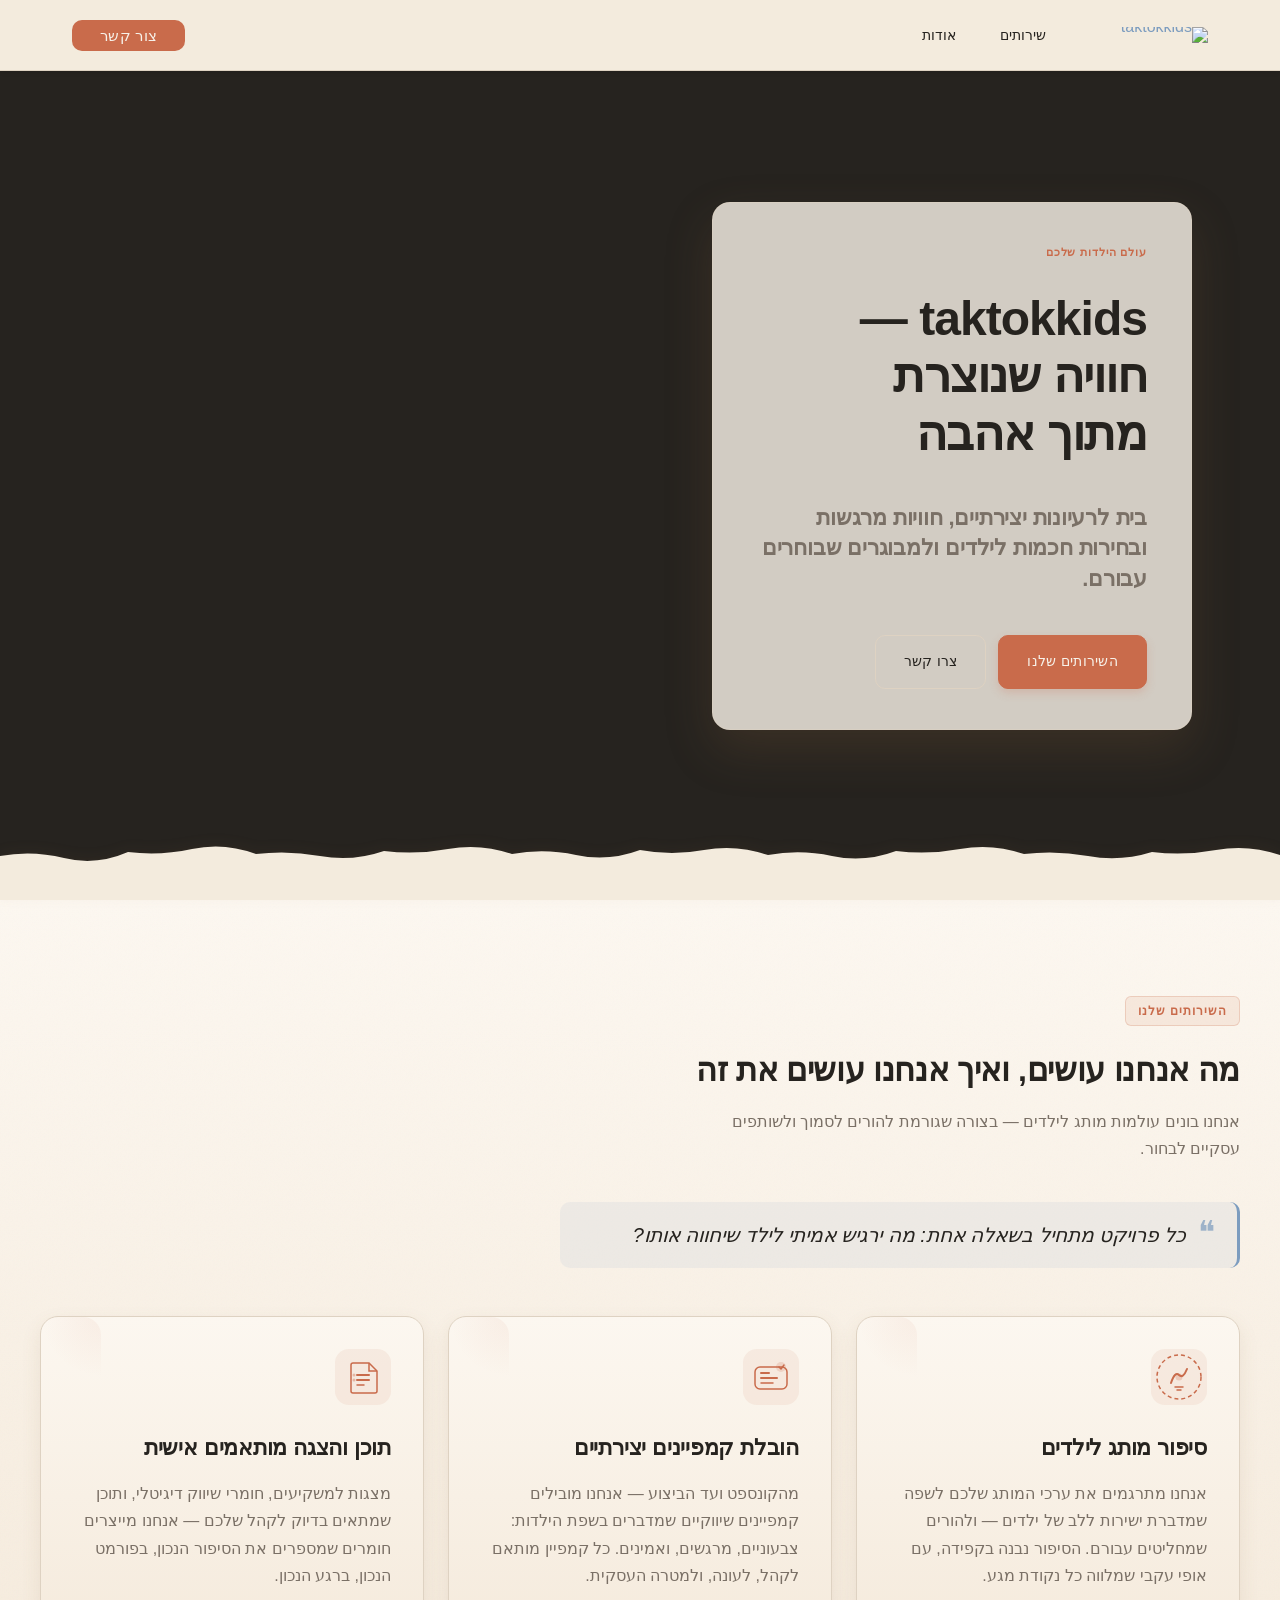
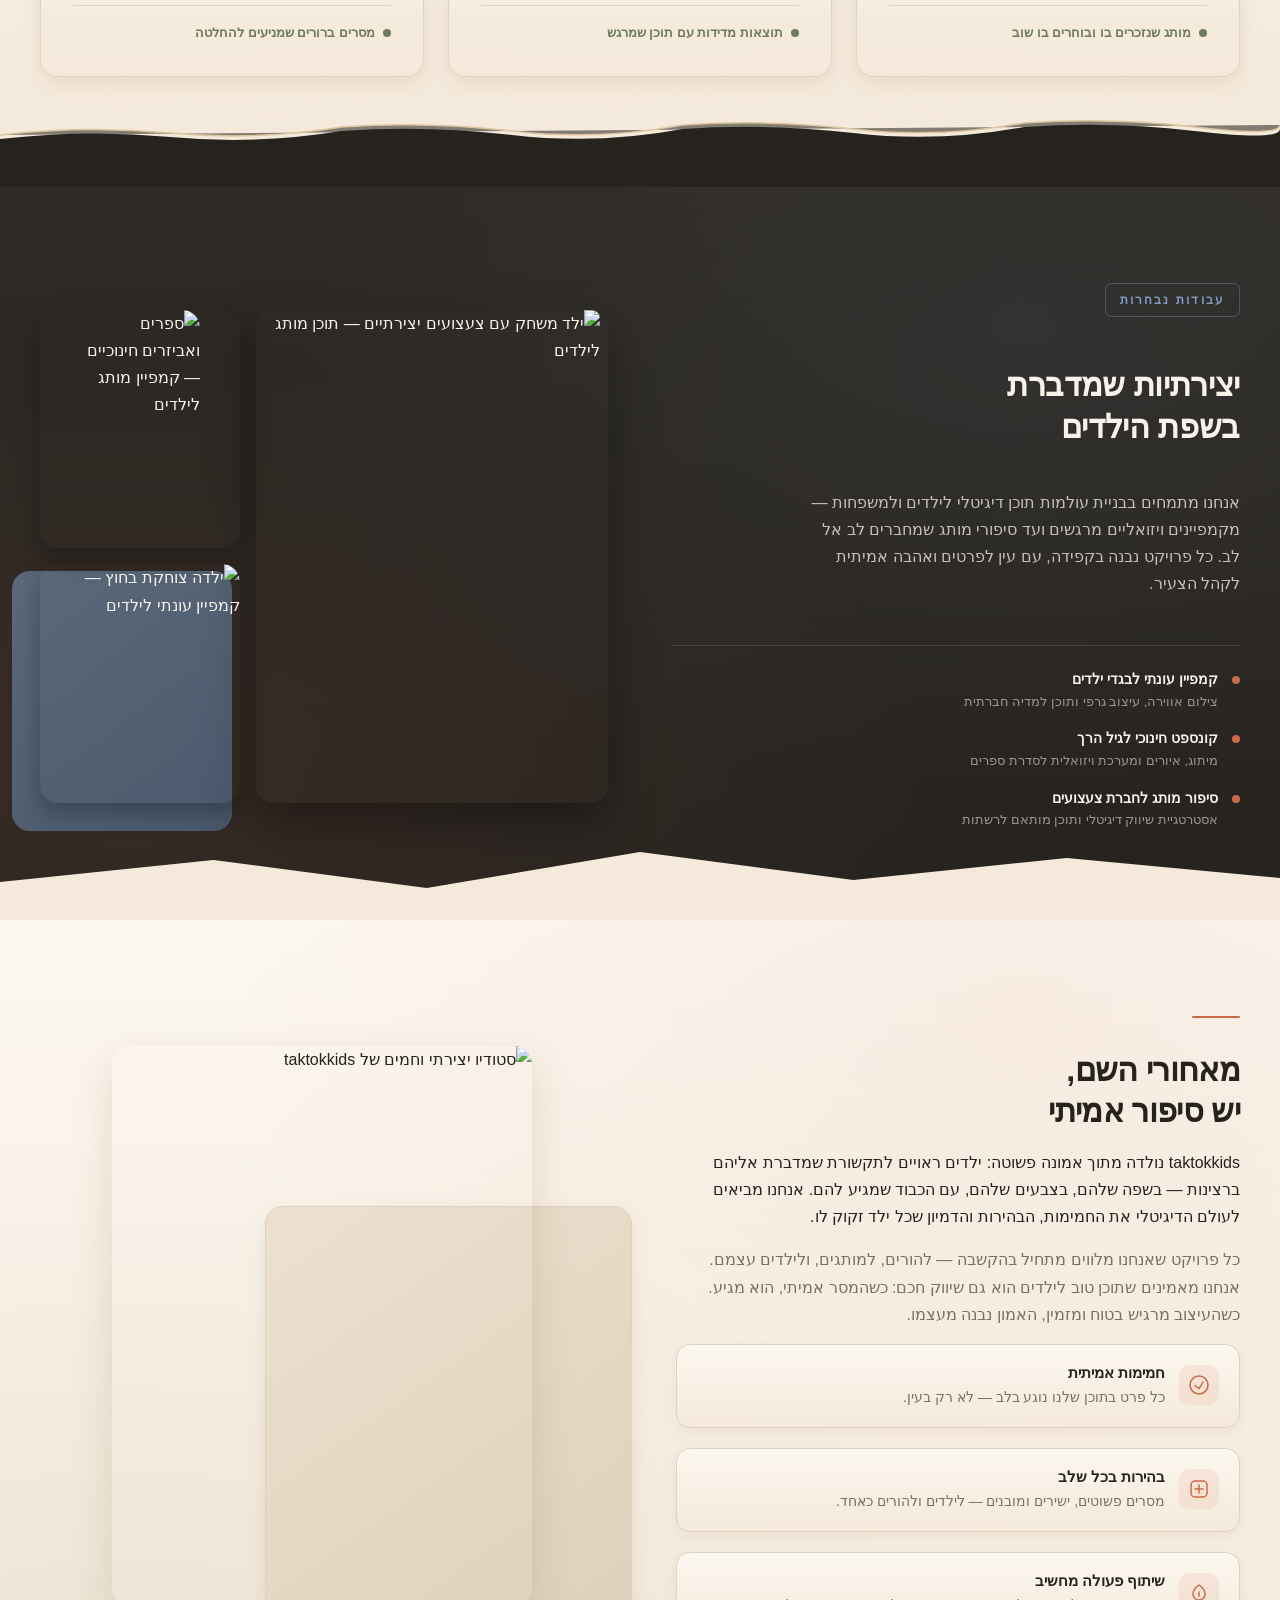
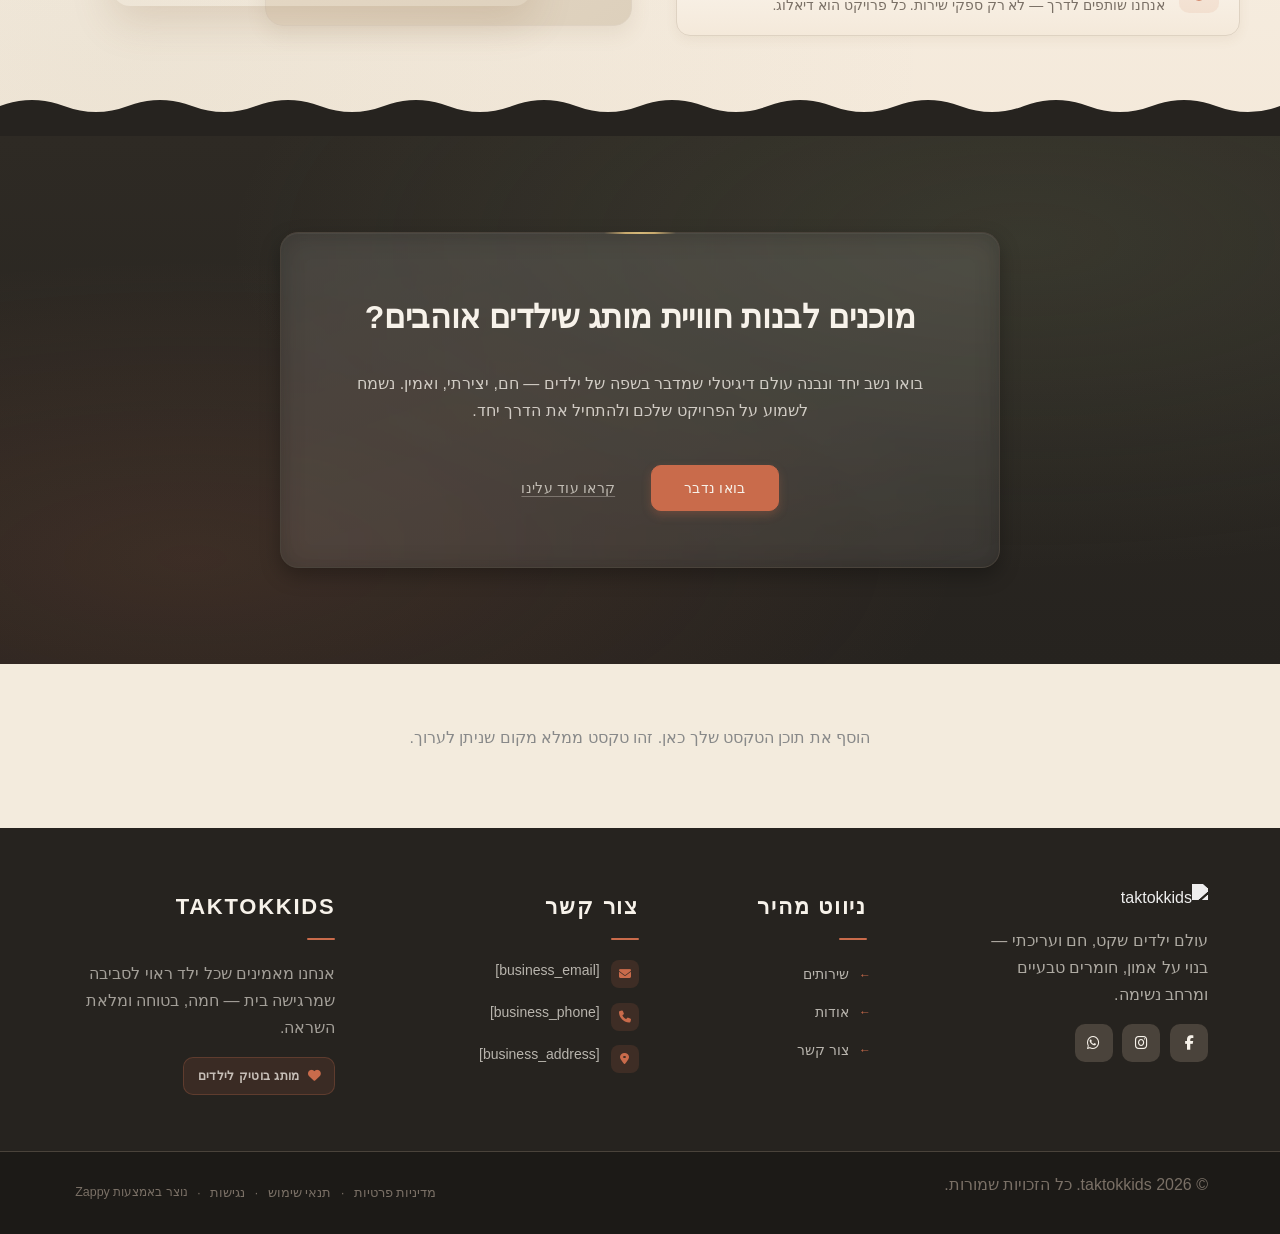
==== commit f2e8015e: "Background sync: Progressive GitHub Sync" ====
--- a/public/index.html
+++ b/public/index.html
@@ -1 +1 @@
-<!doctype html><html dir="rtl" lang="he"><head><meta charset="UTF-8"><meta content="width=device-width,initial-scale=1" name="viewport"><meta content="index, follow" name="robots"><title>digital marketing services — taktokkids</title><meta content="גלו כיצד taktokkids מובילה עסקים להצלחה דיגיטלית מלאה. שירותי שיווק דיגיטלי מתקדמים, ניהול רשתות חברתיות ואסטרטגיות מנצחות שיהפכו את המותג שלכם לבלתי נשכח. הצטרפו אלינו עוד היום!" name="description"><meta content="digital marketing services, שיווק דיגיטלי, digital marketing agency, marketing, קידום עסקים" name="keywords"><link href="/assets/favicon.ico" rel="icon" type="image/x-icon"><link href="/assets/favicon-16x16.png" rel="icon" type="image/png" sizes="16x16"><link href="/assets/favicon-32x32.png" rel="icon" type="image/png" sizes="32x32"><link href="/assets/favicon-48x48.png" rel="icon" type="image/png" sizes="48x48"><link href="/assets/favicon-192x192.png" rel="icon" type="image/png" sizes="192x192"><link href="/assets/favicon-512x512.png" rel="icon" type="image/png" sizes="512x512"><link href="/assets/apple-touch-icon.png" rel="apple-touch-icon"><script>!function(){"use strict";var t="6b8d419a-8a26-4a65-ace0-37fadb36703c",e="https://api.zappy5.com/api/analytics/track",a=18e5,n=2592e6,o=!0,i=!0,r=!0;var s=function(){var e="zappy_visitor_"+t,a=null;try{if(a=localStorage.getItem(e)){var o=JSON.parse(a),i=Date.now();if(i-o.created<n)return o.lastSeen=i,localStorage.setItem(e,JSON.stringify(o)),o.id}}catch(t){console.warn("Zappy Analytics: LocalStorage not available")}var r="zv_"+Date.now()+"_"+Math.random().toString(36).substr(2,9);try{localStorage.setItem(e,JSON.stringify({id:r,created:Date.now(),lastSeen:Date.now()}))}catch(t){}return r}(),c=function(){var e="zappy_session_"+t,n=null;try{if(n=sessionStorage.getItem(e)){var o=JSON.parse(n),i=Date.now();if(i-o.timestamp<a)return o.timestamp=i,sessionStorage.setItem(e,JSON.stringify(o)),o.id}}catch(t){console.warn("Zappy Analytics: SessionStorage not available")}var r="zs_"+Date.now()+"_"+Math.random().toString(36).substr(2,9);try{sessionStorage.setItem(e,JSON.stringify({id:r,timestamp:Date.now()}))}catch(t){}return r}();function l(a,n){n=n||{};var o={website_id:t,event_type:a,page_path:window.location.pathname,referrer:document.referrer||"direct",visitor_id:s,session_id:c,metadata:n};if(navigator.sendBeacon){var i=new Blob([JSON.stringify(o)],{type:"application/json"});navigator.sendBeacon(e,i)}else fetch(e,{method:"POST",headers:{"Content-Type":"application/json"},body:JSON.stringify(o),keepalive:!0}).catch(function(t){console.warn("Zappy Analytics: Failed to track event",t)})}o&&l("pageview",{title:document.title,url:window.location.href}),i&&document.addEventListener("click",function(t){var e=t.target;if("BUTTON"===e.tagName||e.closest("button")){var a="BUTTON"===e.tagName?e:e.closest("button");l("click",{element:"button",text:a.textContent.trim().substring(0,100),id:a.id||null,class:a.className||null})}else if("A"===e.tagName||e.closest("a")){var n="A"===e.tagName?e:e.closest("a");l("navigation",{element:"link",text:n.textContent.trim().substring(0,100),href:n.href,external:n.hostname!==window.location.hostname})}},!0),r&&document.addEventListener("submit",function(t){var e=t.target;l("form_submit",{form_id:e.id||null,form_name:e.name||null,form_action:e.action||null,form_method:e.method||"GET"})},!0);var d=Date.now();window.addEventListener("beforeunload",function(){l("page_unload",{time_on_page:Math.floor((Date.now()-d)/1e3),page_path:window.location.pathname})}),window.zappyAnalytics={track:l,getVisitorId:function(){return s},getSessionId:function(){return c}}}()</script><meta content="digital marketing services — taktokkids" property="og:title"><meta content="גלו כיצד taktokkids מובילה עסקים להצלחה דיגיטלית מלאה. שירותי שיווק דיגיטלי מתקדמים, ניהול רשתות חברתיות ואסטרטגיות מנצחות שיהפכו את המותג שלכם לבלתי נשכח. הצטרפו אלינו עוד היום!" property="og:description"><meta content="summary_large_image" name="twitter:card"><meta content="digital marketing services — taktokkids" name="twitter:title"><meta content="גלו כיצד taktokkids מובילה עסקים להצלחה דיגיטלית מלאה. שירותי שיווק דיגיטלי מתקדמים, ניהול רשתות חברתיות ואסטרטגיות מנצחות שיהפכו את המותג שלכם לבלתי נשכח. הצטרפו אלינו עוד היום!" name="twitter:description"><meta content="website" property="og:type"><meta content="he_IL" property="og:locale"><link href="https://cdnjs.cloudflare.com/ajax/libs/font-awesome/6.4.0/css/all.min.css" rel="stylesheet"><link href="/assets/favicon.ico" rel="icon" type="image/x-icon"><link href="/assets/favicon-16x16.png" rel="icon" type="image/png" sizes="16x16"><link href="/assets/favicon-32x32.png" rel="icon" type="image/png" sizes="32x32"><link href="/assets/favicon-48x48.png" rel="icon" type="image/png" sizes="48x48"><link href="/assets/favicon-192x192.png" rel="icon" type="image/png" sizes="192x192"><link href="/assets/favicon-512x512.png" rel="icon" type="image/png" sizes="512x512"><link href="/assets/apple-touch-icon.png" rel="apple-touch-icon"><link href="https://cdn.jsdelivr.net/npm/vanilla-cookieconsent@3/dist/cookieconsent.css" rel="stylesheet"><script src="https://cdn.jsdelivr.net/npm/vanilla-cookieconsent@3/dist/cookieconsent.umd.js"></script><script src="https://cdn.jsdelivr.net/gh/mickidum/acc_toolbar/acctoolbar/acctoolbar.min.js"></script><link href="/styles.css" rel="stylesheet"><style id="zappy-dropdown-submenu-styles">#navMenu li:has(.sub-menu),.nav-menu li:has(.sub-menu),.navbar li:has(.sub-menu),nav li:has(.sub-menu){position:relative}#navMenu .sub-menu,.nav-menu .sub-menu,.navbar .sub-menu,nav .sub-menu{display:block!important;position:absolute!important;top:100%;left:0;min-width:220px;background:#fff;border-radius:8px;box-shadow:0 8px 25px rgba(0,0,0,.15);padding:8px 0;opacity:0;visibility:hidden;transform:translateY(10px);transition:all .3s ease;z-index:1000;list-style:none;pointer-events:none}#navMenu li:hover>.sub-menu,.nav-menu li:hover>.sub-menu,.navbar li:hover>.sub-menu,nav li:hover>.sub-menu{opacity:1!important;visibility:visible!important;transform:translateY(0)!important;pointer-events:auto!important}.sub-menu li{list-style:none;margin:0;padding:0}.sub-menu a{display:block!important;padding:10px 16px!important;color:var(--text-dark,#333)!important;font-weight:500;text-decoration:none;white-space:nowrap;transition:background-color .2s}.sub-menu .zappy-nav-child>a{padding-left:28px!important;font-size:.9em!important;opacity:.85!important}[dir=rtl] .sub-menu .zappy-nav-child>a,html[lang=ar] .sub-menu .zappy-nav-child>a,html[lang=he] .sub-menu .zappy-nav-child>a{padding-left:10px!important;padding-right:28px!important}.sub-menu .zappy-nav-parent>a{font-weight:600!important}.sub-menu a:hover{background-color:#f5f5f5}[dir=rtl] .nav-menu .sub-menu,[dir=rtl] .navbar .sub-menu,[dir=rtl] nav .sub-menu,html[lang=ar] .nav-menu .sub-menu,html[lang=ar] .navbar .sub-menu,html[lang=ar] nav .sub-menu,html[lang=he] .nav-menu .sub-menu,html[lang=he] .navbar .sub-menu,html[lang=he] nav .sub-menu{left:auto!important;right:0!important}.sub-menu:empty,.sub-menu:not(:has(li)):not(:has(> a)),.sub-menu:not(:has(li:not(.zappy-hidden-menu-item))):not(:has(> a)){display:none!important;opacity:0!important;visibility:hidden!important;pointer-events:none!important}li:has(.menu-group-title):hover>.sub-menu{opacity:1!important;visibility:visible!important;transform:translateY(0)!important;pointer-events:auto!important}#navMenu>li>.menu-group-title,.nav-menu>li>.menu-group-title{display:inline-block;padding:.5rem 1rem;cursor:default;user-select:none}@media (max-width:768px){#navMenu .sub-menu,.nav-menu .sub-menu,.navbar .sub-menu,nav .sub-menu{position:static!important;transform:none!important;box-shadow:none!important;background:0 0!important;max-height:0;overflow:hidden;opacity:0;visibility:hidden;transition:max-height .3s ease,opacity .3s ease;padding:0!important;border-radius:0!important}#navMenu .sub-menu.mobile-expanded,.nav-menu .sub-menu.mobile-expanded,.navbar .sub-menu.mobile-expanded{max-height:none!important;overflow-y:visible!important;opacity:1!important;visibility:visible!important;padding:8px 0 8px 16px!important}[dir=rtl] .sub-menu.mobile-expanded,html[lang=he] .sub-menu.mobile-expanded{padding:8px 16px 8px 0!important}#navMenu li:hover>.sub-menu,.nav-menu li:hover>.sub-menu,.navbar li:hover>.sub-menu,nav li:hover>.sub-menu{opacity:0;visibility:hidden;pointer-events:none}#navMenu li>.sub-menu.mobile-expanded,.nav-menu li>.sub-menu.mobile-expanded,.navbar li>.sub-menu.mobile-expanded,nav li>.sub-menu.mobile-expanded{opacity:1!important;visibility:visible!important;pointer-events:auto!important}#navMenu li:has(.sub-menu),.nav-menu li:has(.sub-menu),.navbar li:has(.sub-menu),nav li:has(.sub-menu){display:flex!important;flex-wrap:wrap!important;align-items:center!important;position:relative!important;min-height:44px!important}#navMenu li:has(.sub-menu)>a,.nav-menu li:has(.sub-menu)>a,.navbar li:has(.sub-menu)>a,nav li:has(.sub-menu)>a{flex:1!important;min-width:0!important}#navMenu li:has(.sub-menu)>.menu-group-title,.nav-menu li:has(.sub-menu)>.menu-group-title,.navbar li:has(.sub-menu)>.menu-group-title,nav li:has(.sub-menu)>.menu-group-title{flex:1!important;min-width:0!important;padding:0!important;line-height:inherit!important}#navMenu li:has(.sub-menu)>.sub-menu,.nav-menu li:has(.sub-menu)>.sub-menu,.navbar li:has(.sub-menu)>.sub-menu,nav li:has(.sub-menu)>.sub-menu{flex-basis:100%!important;width:100%!important}#navMenu li:has(.sub-menu)>a [class*=arrow],#navMenu li:has(.sub-menu)>a [class*=chevron],.nav-menu li:has(.sub-menu)>a .fa-angle-down,.nav-menu li:has(.sub-menu)>a .fa-chevron-down,.nav-menu li:has(.sub-menu)>a [class*=arrow],.nav-menu li:has(.sub-menu)>a [class*=chevron],nav li:has(.sub-menu)>a [class*=arrow],nav li:has(.sub-menu)>a [class*=chevron]{display:none!important;visibility:hidden!important}.mobile-submenu-toggle{display:flex!important;align-items:center!important;justify-content:center!important;width:44px!important;height:auto!important;background:0 0!important;border:none!important;cursor:pointer!important;color:var(--text-dark)!important;position:static!important;flex-shrink:0!important;align-self:stretch!important;z-index:2!important;padding:0!important;margin:0!important}.mobile-submenu-toggle::after{content:''!important;width:0!important;height:0!important;border-left:6px solid transparent!important;border-right:6px solid transparent!important;border-top:7px solid currentColor!important;transition:transform .3s ease!important}.mobile-submenu-toggle.expanded::after{transform:rotate(180deg)!important}.sub-menu a{padding:10px 0!important;display:block!important;color:var(--text-dark)!important;white-space:normal!important}.sub-menu .zappy-nav-child>a{padding-left:28px!important;font-size:.9em!important;opacity:.85!important}[dir=rtl] .sub-menu .zappy-nav-child>a,html[lang=ar] .sub-menu .zappy-nav-child>a,html[lang=he] .sub-menu .zappy-nav-child>a{padding-left:0!important;padding-right:28px!important}.sub-menu .zappy-nav-parent>a{font-weight:600!important}#navMenu.active,.nav-menu.active{max-width:100vw!important;overflow-x:hidden!important;box-sizing:border-box!important}.navbar .sub-menu li a,.zappy-products-dropdown .sub-menu a,nav.navbar .sub-menu li a{color:var(--text-dark)!important}}@media (min-width:769px){.mobile-submenu-toggle{display:none!important}}</style><style id="mobile-lang-menu-deployed-css">@media (max-width:768px){.lang-switcher,.nav-container .lang-switcher,.nav-cta-container .lang-switcher,.nav-ecommerce-icons .lang-switcher,.nav-icons-left .lang-switcher,.navbar .lang-switcher,.navbar .nav-cta-container .lang-switcher{display:none!important}.mobile-lang-menu{width:100%;border-top:1px solid rgba(128,128,128,.2);padding:8px 0 0 0;margin-top:8px}.mobile-lang-toggle{display:flex!important;align-items:center;justify-content:space-between;width:100%;padding:12px 16px;background:0 0;border:none;cursor:pointer;font-size:15px;color:inherit;font-family:inherit}.mobile-lang-toggle::after{content:'';display:inline-block;width:8px;height:8px;border-right:2px solid currentColor;border-bottom:2px solid currentColor;transform:rotate(45deg);transition:transform .3s ease;margin-left:8px}.mobile-lang-toggle.expanded::after{transform:rotate(-135deg)}.mobile-lang-options{max-height:0;overflow:hidden;transition:max-height .3s ease}.mobile-lang-options.expanded{max-height:300px}.mobile-lang-option{display:flex!important;align-items:center;gap:10px;padding:10px 24px;text-decoration:none;color:inherit;font-size:14px;font-family:inherit}.mobile-lang-option:hover{background:rgba(128,128,128,.1)}.mobile-lang-option.active{font-weight:600;opacity:.7;pointer-events:none}.mobile-lang-option img{width:20px;height:20px;border-radius:50%}}@media (min-width:769px){.mobile-lang-menu{display:none!important}}</style><style id="zappy-widget-visibility">#mic-access-tool-box,#mic-access-tool-general-button,#mic-init-access-tool #mic-access-tool-box,#mic-init-access-tool #mic-access-tool-general-button,#mic-init-access-tool .mic-access-tool-general-button,._access-icon,._access-menu,.mic-access-tool-box,.mic-access-tool-general-button,div[id*=mic-access-tool-box]{display:none!important;visibility:hidden!important;opacity:0!important;pointer-events:none!important}</style></head><body><nav class="navbar" dir="rtl"><button aria-label="Menu" class="mobile-toggle" id="mobileToggle"><svg viewBox="0 0 24 24" fill="none" height="24" width="24" class="hamburger-icon"><path d="M3 12h18M3 6h18M3 18h18" stroke="currentColor" stroke-width="2" stroke-linecap="round"></path></svg><svg viewBox="0 0 24 24" fill="none" height="24" width="24" class="close-icon" style="display:none"><path d="M18 6L6 18M6 6l12 12" stroke="currentColor" stroke-width="2" stroke-linecap="round"></path></svg></button><button aria-label="Call" class="phone-header-btn" data-phone="[business_phone]"><svg viewBox="0 0 24 24" fill="currentColor" height="20" width="20"><path d="M22 16.92v3a2 2 0 0 1-2.18 2 19.79 19.79 0 0 1-8.63-3.07 19.5 19.5 0 0 1-6-6 19.79 19.79 0 0 1-3.07-8.67A2 2 0 0 1 4.11 2h3a2 2 0 0 1 2 1.72 12.84 12.84 0 0 0 .7 2.81 2 2 0 0 1-.45 2.11L8.09 9.91a16 16 0 0 0 6 6l1.27-1.27a2 2 0 0 1 2.11-.45 12.84 12.84 0 0 0 2.81.7A2 2 0 0 1 22 16.92z"></path></svg></button><div class="nav-container"><div class="nav-right-group"><div class="nav-brand"><a href="/" class="logo-link"><img alt="taktokkids" src="/assets/taktokkids-general-logo.webp" class="logo"></a></div><ul class="nav-menu" id="navMenu"><li><a href="/services">שירותים</a></li><li><a href="/about">אודות</a></li></ul></div><div class="nav-cta-container"><a href="/contact" class="nav-cta-btn">צור קשר</a></div></div></nav><script>window.addEventListener("load",function(){const e=document.querySelector(".navbar, nav, header");if(!e)return void console.log("[Navbar] Navbar element not found");let t=document.getElementById("mobileToggle")||document.querySelector(".mobile-toggle")||document.querySelector(".hamburger")||document.querySelector(".hamburger-menu")||document.querySelector(".menu-toggle")||document.querySelector(".burger-menu")||document.querySelector('[aria-label="Menu"]')||document.querySelector('[aria-label="תפריט"]');const o=document.querySelector(".phone-header-btn"),n=window.getComputedStyle(e);let r=n.backgroundColor;if(console.log("[Navbar] Initial navbar background:",r),"transparent"===r||"rgba(0, 0, 0, 0)"===r||r.startsWith("rgba")&&r.includes(", 0)")){const e=n.backgroundImage;if(e&&"none"!==e)console.log("[Navbar] Navbar has background image/gradient, using dark text"),r="rgb(240, 240, 240)";else{const e=window.getComputedStyle(document.body).backgroundColor;console.log("[Navbar] Navbar transparent, using body background:",e),r=e}}const i=r.match(/\d+/g);if(i&&i.length>=3){const e=(.299*parseInt(i[0])+.587*parseInt(i[1])+.114*parseInt(i[2]))/255;console.log("[Navbar] Mobile button colors preserved from Claude CSS (luminance:",e.toFixed(2)+")");const n=document.createElement("style");n.id="zappy-mobile-nav-fix";document.documentElement.lang;document.documentElement.dir,n.textContent='\n        /* Hide mobile buttons on desktop, show only on mobile */\n        @media (min-width: 769px) {\n          .mobile-toggle,\n          .phone-header-btn {\n            display: none !important;\n          }\n        }\n        \n        /* Show and position mobile buttons correctly on mobile */\n        @media (max-width: 768px) {\n          .mobile-toggle,\n          .phone-header-btn {\n            position: absolute !important;\n            top: 50% !important;\n            transform: translateY(-50%) !important;\n            z-index: 1001 !important;\n            display: flex !important;\n            align-items: center !important;\n            justify-content: center !important;\n            width: 36px !important;\n            height: 36px !important;\n            border-radius: 50% !important;\n            border: none !important;\n            cursor: pointer !important;\n            padding: 6px !important;\n            background: none !important;\n            color: var(--nav-text, var(--text-dark)) !important;\n          }\n          \n          /* LTR positioning (default): hamburger LEFT, phone RIGHT */\n          html:not([dir="rtl"]):not([lang="he"]):not([lang="ar"]) .mobile-toggle,\n          html[dir="ltr"] .mobile-toggle {\n            left: 12px !important;\n            right: auto !important;\n          }\n          html:not([dir="rtl"]):not([lang="he"]):not([lang="ar"]) .phone-header-btn,\n          html[dir="ltr"] .phone-header-btn {\n            right: 12px !important;\n            left: auto !important;\n          }\n          \n          /* RTL positioning: hamburger RIGHT, phone LEFT */\n          html[dir="rtl"] .mobile-toggle,\n          html[lang="he"] .mobile-toggle,\n          html[lang="ar"] .mobile-toggle {\n            right: 12px !important;\n            left: auto !important;\n          }\n          html[dir="rtl"] .phone-header-btn,\n          html[lang="he"] .phone-header-btn,\n          html[lang="ar"] .phone-header-btn {\n            left: 12px !important;\n            right: auto !important;\n          }\n          \n          /* CRITICAL: Ensure nav-container has min-height on mobile */\n          /* All children are positioned absolutely/fixed on mobile, so height:auto collapses to 0 */\n          .nav-container {\n            min-height: 70px !important;\n            position: relative !important;\n          }\n          \n          /* Ensure SVG icons are properly sized and inherit color */\n          .mobile-toggle svg,\n          .phone-header-btn svg {\n            width: 24px !important;\n            height: 24px !important;\n            /* Don\'t force display - let JavaScript control hamburger/close toggle */\n          }\n          \n          /* Reset nav-cta-container on mobile - remove desktop box-shadow/padding */\n          /* that creates a visible ghost box when CTA button is hidden */\n          .nav-cta-container {\n            box-shadow: none !important;\n            padding: 0 !important;\n          }\n          \n          /* Hide nav-cta-container entirely on mobile when there\'s no lang-switcher */\n          /* (only the CTA button is inside, and it\'s hidden on mobile) */\n          .nav-cta-container:not(:has(.lang-switcher)) {\n            display: none !important;\n          }\n          \n          /* CRITICAL: Prevent hero image fade gradient from bleeding over headline text */\n          /* The .image-fade-gradient has bottom: -30px (extends below parent) */\n          /* On mobile stacked layout, this overlaps the h1 text below the image */\n          .hero-image-column {\n            overflow: hidden !important;\n          }\n          .image-fade-gradient {\n            bottom: 0 !important;\n          }\n          \n          /* Hide desktop language switcher on mobile - hamburger menu handles it */\n          /* High specificity to override stored CSS */\n          .lang-switcher,\n          .nav-cta-container .lang-switcher,\n          .nav-container .lang-switcher,\n          .navbar .lang-switcher,\n          .navbar .nav-cta-container .lang-switcher {\n            display: none !important;\n          }\n        }\n      ';const r=document.getElementById("zappy-mobile-nav-fix");r&&r.remove(),document.head.appendChild(n),console.log("[Navbar] Critical CSS injected for mobile nav positioning");const l=window.innerWidth<=768;if(t){const e=t.querySelector(".hamburger-icon"),o=t.querySelector(".close-icon");e&&(e.style.setProperty("width","24px","important"),e.style.setProperty("height","24px","important"),e.style.setProperty("display","block","important")),o&&(o.style.setProperty("width","24px","important"),o.style.setProperty("height","24px","important"),o.style.setProperty("display","none","important")),l?(t.style.setProperty("position","absolute","important"),t.style.setProperty("top","50%","important"),t.style.setProperty("transform","translateY(-50%)","important"),t.style.setProperty("z-index","1001","important"),t.style.removeProperty("left"),t.style.removeProperty("right"),console.log("[Navbar] Mobile toggle positioning applied (mobile viewport)")):(t.style.removeProperty("position"),t.style.removeProperty("top"),t.style.removeProperty("transform"),t.style.removeProperty("z-index"),t.style.removeProperty("left"),t.style.removeProperty("right"),console.log("[Navbar] Desktop viewport - cleared mobile toggle inline positioning"))}if(o){const e=o.querySelector("svg");e&&(e.style.width="24px",e.style.height="24px",e.setAttribute("width","24"),e.setAttribute("height","24")),l?(o.style.setProperty("position","absolute","important"),o.style.setProperty("top","50%","important"),o.style.setProperty("transform","translateY(-50%)","important"),o.style.setProperty("z-index","1001","important"),o.style.removeProperty("left"),o.style.removeProperty("right"),console.log("[Navbar] Phone button positioning applied (mobile viewport)")):(o.style.removeProperty("position"),o.style.removeProperty("top"),o.style.removeProperty("transform"),o.style.removeProperty("z-index"),o.style.removeProperty("left"),o.style.removeProperty("right"),console.log("[Navbar] Desktop viewport - cleared phone button inline positioning"))}}else console.log("[Navbar] Could not parse background color:",r);t=document.getElementById("mobileToggle")||document.querySelector(".mobile-toggle")||document.querySelector(".hamburger")||document.querySelector(".hamburger-menu")||document.querySelector(".menu-toggle")||document.querySelector(".burger-menu")||document.querySelector('[aria-label="Menu"]')||document.querySelector('[aria-label="תפריט"]');const l=document.getElementById("navMenu")||document.querySelector(".nav-menu")||document.querySelector(".nav-links")||document.querySelector("nav ul:not(.submenu)");if(!t||!l)return void console.log("[Navbar] Mobile toggle or menu not found:",{toggle:!!t,menu:!!l});l.id||(l.id="navMenu"),console.log("[Navbar] Initializing mobile menu...");const a=t.cloneNode(!0);t.parentNode.replaceChild(a,t),a.addEventListener("click",function(e){e.preventDefault(),e.stopPropagation();const t=this.querySelector(".hamburger-icon"),o=this.querySelector(".close-icon");l.classList.contains("active")?(l.classList.remove("active"),t&&t.style.setProperty("display","block","important"),o&&o.style.setProperty("display","none","important"),document.body.style.overflow="",console.log("[Navbar] Menu closed")):(l.classList.add("active"),t&&t.style.setProperty("display","none","important"),o&&o.style.setProperty("display","block","important"),document.body.style.overflow="hidden",console.log("[Navbar] Menu opened"))}),l.querySelectorAll("a").forEach(function(e){e.addEventListener("click",function(){if("#"===this.getAttribute("href"))return;const e=a.querySelector(".hamburger-icon"),t=a.querySelector(".close-icon");l.classList.remove("active"),e&&e.style.setProperty("display","block","important"),t&&t.style.setProperty("display","none","important"),document.body.style.overflow="",console.log("[Navbar] Menu closed (link clicked)")})});var s=l.querySelectorAll(".dropdown-toggle");s.forEach(function(e){e.addEventListener("click",function(e){e.preventDefault(),e.stopPropagation();var t=this.closest(".nav-dropdown");t&&(t.parentNode.querySelectorAll(".nav-dropdown.open").forEach(function(e){e!==t&&e.classList.remove("open")}),t.classList.toggle("open"),console.log("[Navbar] Dropdown toggled:",t.classList.contains("open")?"open":"closed"))})}),document.addEventListener("click",function(e){e.target.closest(".nav-dropdown")||document.querySelectorAll(".nav-dropdown.open").forEach(function(e){e.classList.remove("open")})}),console.log("[Navbar] Dropdown handlers initialized for "+s.length+" dropdowns"),o&&o.addEventListener("click",function(){const e=document.querySelectorAll('a[href^="tel:"]'),t=e.length>0?e[0].getAttribute("href").replace("tel:",""):"[business_phone]";window.location.href="tel:"+t,console.log("[Navbar] Phone button clicked")}),console.log("[Navbar] Mobile menu initialized successfully");const p=function(){const e=document.querySelector(".whatsapp-float");e&&(window.innerWidth>=769?(e.style.setProperty("display","none","important"),e.style.setProperty("visibility","hidden","important"),e.style.setProperty("opacity","0","important"),e.style.setProperty("pointer-events","none","important"),console.log("[WhatsApp] Button hidden on desktop")):(e.style.removeProperty("display"),e.style.removeProperty("visibility"),e.style.removeProperty("opacity"),e.style.removeProperty("pointer-events"),console.log("[WhatsApp] Button visible on mobile")))};let c;p(),window.addEventListener("resize",function(){clearTimeout(c),c=setTimeout(p,100)})})</script><main><section class="index-hero-section" data-layout-spec="בית-hero" dir="rtl" data-hero-type="fullscreen-scrim"><div class="index-hero-bg"><img alt="ילד משחק בסביבה חמה ויצירתית עם חומרים טבעיים" src="/assets/site-index-hero-image-1.webp" data-context="Warm cinematic lifestyle photograph of a child playing with natural wooden toys and tactile craft materials in a sun-drenched, minimal Scandinavian-inspired room. Earthy tones: cream walls, linen textures, terracotta accents. Soft natural window light. Boutique calm, editorial quality. No text. Wide landscape format for full-bleed hero background." data-placeholder="index-hero-image-1" height="900" width="1440" data-hero-bg="true"></div><div class="index-hero-scrim" aria-hidden="true"></div><div class="index-hero-container"><article class="index-hero-card"><span class="index-hero-label">עולם הילדות שלכם</span><h1 class="index-hero-headline">taktokkids —<br>חוויה שנוצרת<br>מתוך אהבה</h1><h3 class="index-hero-subtitle">בית לרעיונות יצירתיים, חוויות מרגשות ובחירות חכמות לילדים ולמבוגרים שבוחרים עבורם.</h3><div class="index-hero-ctas"><a href="/services" class="index-hero-btn-primary">השירותים שלנו</a><a href="/contact" class="index-hero-btn-secondary">צרו קשר</a></div></article></div><div class="index-hero-divider-wrapper"><svg viewBox="0 0 1440 88" xmlns="http://www.w3.org/2000/svg" aria-hidden="true" data-no-icon-edit="true" preserveAspectRatio="none"><path d="M0,88 L0,44 Q36,38 72,46 T144,40 Q180,44 216,37 T288,42 Q324,38 360,44 T432,39 Q468,43 504,37 T576,42 Q612,36 648,43 T720,38 Q756,44 792,38 T864,43 Q900,37 936,44 T1008,39 Q1044,43 1080,37 T1152,42 Q1188,38 1224,44 T1296,40 Q1332,44 1368,38 T1440,43 L1440,88 Z" fill="#F3EBDD"></path></svg></div></section><section class="index-services-section" data-layout-spec="בית-services" dir="rtl"><div class="index-services-texture" aria-hidden="true"></div><div class="index-services-container"><div class="index-services-header"><div class="index-services-label">השירותים שלנו</div><h2 class="index-services-title">מה אנחנו עושים, ואיך אנחנו עושים את זה</h2><p class="index-services-intro">אנחנו בונים עולמות מותג לילדים — בצורה שגורמת להורים לסמוך ולשותפים עסקיים לבחור.</p></div><div class="index-services-pullquote" aria-label="ציטוט מוביל"><span class="index-services-pullquote-mark" aria-hidden="true">❝</span><span class="index-services-pullquote-text">כל פרויקט מתחיל בשאלה אחת: מה ירגיש אמיתי לילד שיחווה אותו?</span></div><div class="index-services-grid"><article class="index-services-card"><div class="index-services-card-icon" aria-hidden="true"><svg viewBox="0 0 48 48" xmlns="http://www.w3.org/2000/svg" data-element-type="icon" data-icon-type="svg" fill="none" height="48" width="48"><circle cx="24" cy="24" r="22" stroke="currentColor" stroke-width="1.5" stroke-dasharray="4 3"></circle><path d="M16 30 Q20 18 24 22 Q28 26 32 16" stroke="currentColor" stroke-width="2" stroke-linecap="round" fill="none"></path><circle cx="24" cy="24" r="3.5" fill="currentColor" opacity="0.25"></circle><path d="M20 34 L28 34" stroke="currentColor" stroke-width="1.5" stroke-linecap="round"></path><path d="M22 37 L26 37" stroke="currentColor" stroke-width="1.5" stroke-linecap="round"></path></svg></div><div class="index-services-card-content"><h3 class="index-services-card-title">סיפור מותג לילדים</h3><p class="index-services-card-desc">אנחנו מתרגמים את ערכי המותג שלכם לשפה שמדברת ישירות ללב של ילדים — ולהורים שמחליטים עבורם. הסיפור נבנה בקפידה, עם אופי עקבי שמלווה כל נקודת מגע.</p><div class="index-services-card-outcome"><span class="index-services-outcome-dot" aria-hidden="true"></span><span>מותג שנזכרים בו ובוחרים בו שוב</span></div></div></article><article class="index-services-card"><div class="index-services-card-icon" aria-hidden="true"><svg viewBox="0 0 48 48" xmlns="http://www.w3.org/2000/svg" data-element-type="icon" data-icon-type="svg" fill="none" height="48" width="48"><rect height="22" rx="5" stroke="currentColor" stroke-width="1.5" width="32" x="8" y="14" fill="none"></rect><path d="M14 20 L22 20" stroke="currentColor" stroke-width="2" stroke-linecap="round"></path><path d="M14 25 L30 25" stroke="currentColor" stroke-width="2" stroke-linecap="round"></path><path d="M14 30 L26 30" stroke="currentColor" stroke-width="1.5" stroke-linecap="round"></path><circle cx="34" cy="14" r="5" fill="currentColor" opacity="0.18"></circle><path d="M32 14 L34 16 L37 12" stroke="currentColor" stroke-width="1.5" stroke-linecap="round" stroke-linejoin="round"></path></svg></div><div class="index-services-card-content"><h3 class="index-services-card-title">הובלת קמפיינים יצירתיים</h3><p class="index-services-card-desc">מהקונספט ועד הביצוע — אנחנו מובילים קמפיינים שיווקיים שמדברים בשפת הילדות: צבעוניים, מרגשים, ואמינים. כל קמפיין מותאם לקהל, לעונה, ולמטרה העסקית.</p><div class="index-services-card-outcome"><span class="index-services-outcome-dot" aria-hidden="true"></span><span>תוצאות מדידות עם תוכן שמרגש</span></div></div></article><article class="index-services-card"><div class="index-services-card-icon" aria-hidden="true"><svg viewBox="0 0 48 48" xmlns="http://www.w3.org/2000/svg" data-element-type="icon" data-icon-type="svg" fill="none" height="48" width="48"><path d="M12 38 L12 12 Q12 10 14 10 L30 10 L38 18 L38 38 Q38 40 36 40 L14 40 Q12 40 12 38Z" stroke="currentColor" stroke-width="1.5" fill="none"></path><path d="M30 10 L30 18 L38 18" stroke="currentColor" stroke-width="1.5" fill="none"></path><path d="M18 22 L30 22" stroke="currentColor" stroke-width="2" stroke-linecap="round"></path><path d="M18 27 L30 27" stroke="currentColor" stroke-width="2" stroke-linecap="round"></path><path d="M18 32 L25 32" stroke="currentColor" stroke-width="1.5" stroke-linecap="round"></path><circle cx="15" cy="22" r="1.5" fill="currentColor" opacity="0.4"></circle><circle cx="15" cy="27" r="1.5" fill="currentColor" opacity="0.4"></circle></svg></div><div class="index-services-card-content"><h3 class="index-services-card-title">תוכן והצגה מותאמים אישית</h3><p class="index-services-card-desc">מצגות למשקיעים, חומרי שיווק דיגיטלי, ותוכן שמתאים בדיוק לקהל שלכם — אנחנו מייצרים חומרים שמספרים את הסיפור הנכון, בפורמט הנכון, ברגע הנכון.</p><div class="index-services-card-outcome"><span class="index-services-outcome-dot" aria-hidden="true"></span><span>מסרים ברורים שמניעים להחלטה</span></div></div></article></div></div><div class="index-services-divider-wrapper"><svg viewBox="0 0 1200 90" xmlns="http://www.w3.org/2000/svg" aria-hidden="true" data-no-icon-edit="true" preserveAspectRatio="none"><path d="M0,38 Q80,28 160,36 T320,30 Q400,24 480,34 T640,28 Q720,22 800,32 T960,26 Q1040,20 1120,30 T1200,28" stroke="#C9A96B" stroke-width="1.5" fill="#26231F" opacity="0.55"></path><path d="M0,90 L0,42 Q80,32 160,40 T320,34 Q400,28 480,38 T640,32 Q720,26 800,36 T960,30 Q1040,24 1120,34 T1200,32 L1200,90 Z" fill="#26231F"></path></svg></div></section><section class="index-showcase-section" data-layout-spec="בית-showcase" dir="rtl" id="index-showcase-section"><div class="showcase-container"><div class="showcase-text"><p class="zappy-editable"><span class="showcase-eyebrow">עבודות נבחרות</span></p><h2 class="showcase-heading">יצירתיות שמדברת<br>בשפת הילדים</h2><p class="showcase-desc">אנחנו מתמחים בבניית עולמות תוכן דיגיטלי לילדים ולמשפחות — מקמפיינים ויזואליים מרגשים ועד סיפורי מותג שמחברים לב אל לב. כל פרויקט נבנה בקפידה, עם עין לפרטים ואהבה אמיתית לקהל הצעיר.</p><ul class="showcase-captions"><li class="caption-item" data-grid-item-index="0"><span class="caption-dot"></span><div><strong>קמפיין עונתי לבגדי ילדים</strong><span>צילום אווירה, עיצוב גרפי ותוכן למדיה חברתית</span></div></li><li class="caption-item" data-grid-item-index="1"><span class="caption-dot"></span><div><strong>קונספט חינוכי לגיל הרך</strong><span>מיתוג, איורים ומערכת ויזואלית לסדרת ספרים</span></div></li><li class="caption-item" data-grid-item-index="2"><span class="caption-dot"></span><div><strong>סיפור מותג לחברת צעצועים</strong><span>אסטרטגיית שיווק דיגיטלי ותוכן מותאם לרשתות</span></div></li></ul></div><div class="showcase-image-group"><div class="showcase-backplate" aria-hidden="true"></div><figure class="showcase-img-main"><div style="position:relative !important;overflow:hidden !important;width:333px !important;max-width:100% !important;margin-left:auto !important;margin-right:auto !important;height:446px !important;display:block !important" data-element-id="img-1776984203110-phlo4qsov" data-element-type="image" data-zappy-wrapper-margins-applied="true" data-zappy-zoom-clip="true" data-zappy-zoom-wrapper="true" data-zappy-zoom-wrapper-height="446px" data-zappy-zoom-wrapper-width="333px" data-zappy-zoom-wrapper-width-mode="px"><img alt="ילד משחק עם צעצועים יצירתיים — תוכן מותג לילדים" src="/assets/site-index-showcase-image-1-1776984334805-s3iafy.webp?v=1776984336819" data-context="A warm editorial lifestyle photograph of a young child playing creatively with colorful wooden toys on a natural linen surface. Soft natural light, warm tones, boutique brand feel, high quality photography for a kids content agency." data-placeholder="index-showcase-image-1" height="720" width="600" data-element-id="img-1776984203110-phlo4qsov" data-element-type="image" data-zappy-object-position="78% 27%" data-zappy-zoom="1" style="border-radius:8px;object-position:78% 27% !important;object-fit:cover !important;width:100% !important;height:100% !important;max-width:none !important;display:block !important;margin:0px !important;left:0% !important;top:0% !important;max-height:none !important" data-zappy-mobile-object-position="78% 27%" data-zappy-mobile-zoom="1"></div></figure><div class="showcase-img-stack"><figure class="showcase-img-small"><div style="position:relative !important;overflow:hidden !important;width:120px !important;max-width:100% !important;margin-left:auto !important;margin-right:auto !important;height:122px !important;display:block !important" data-element-id="img-1776984203110-v3mflkzwo" data-element-type="image" data-zappy-wrapper-margins-applied="true" data-zappy-zoom-clip="true" data-zappy-zoom-wrapper="true" data-zappy-zoom-wrapper-height="122px" data-zappy-zoom-wrapper-width="120px" data-zappy-zoom-wrapper-width-mode="px"><img alt="ספרים ואביזרים חינוכיים — קמפיין מותג לילדים" src="/assets/site-index-showcase-image-2-1776984383611-4j60rf.webp?v=1776984386035" data-context="A styled flat-lay of colorful educational books, crayons, and handmade paper items arranged on a warm cream background. Editorial photography for a boutique childrens brand and digital marketing agency." data-placeholder="index-showcase-image-2" height="320" width="320" data-element-id="img-1776984203110-v3mflkzwo" data-element-type="image" data-zappy-object-position="50% 50%" data-zappy-zoom="1" style="object-position:50% 50% !important;display:block;object-fit:cover !important;margin:0px !important;left:0% !important;top:0% !important;width:100% !important;height:100% !important;max-width:none !important;max-height:none !important" data-zappy-original-height="122" data-zappy-original-width="120"></div></figure><figure class="showcase-img-small"><img alt="ילדה צוחקת בחוץ — קמפיין עונתי לילדים" src="/assets/site-index-showcase-image-3.webp" data-context="A cheerful young girl in pastel clothing laughing outdoors in soft golden light. Natural, candid portrait photography for a childrens lifestyle brand campaign, warm and editorial in style." data-placeholder="index-showcase-image-3" height="320" width="320" data-element-id="img-1776984203111-ytpodj6xq" data-element-type="image"></figure></div></div></div><div class="showcase-divider-wrapper"><svg viewBox="0 0 1440 90" xmlns="http://www.w3.org/2000/svg" aria-hidden="true" data-no-icon-edit="true" preserveAspectRatio="none"><path d="M0,90 L0,52 L240,30 L480,58 L720,22 L960,50 L1200,28 L1440,48 L1440,90 Z" fill="#F4E9DA"></path></svg></div></section><section class="index-brand-story-section" data-layout-spec="בית-brand-story" dir="rtl"><div class="brand-story-texture" aria-hidden="true"></div><div class="brand-story-container"><div class="brand-story-content"><div class="brand-story-accent-rule" aria-hidden="true"></div><h2 class="brand-story-heading">מאחורי השם,<br>יש סיפור אמיתי</h2><p class="brand-story-lead">taktokkids נולדה מתוך אמונה פשוטה: ילדים ראויים לתקשורת שמדברת אליהם ברצינות — בשפה שלהם, בצבעים שלהם, עם הכבוד שמגיע להם. אנחנו מביאים לעולם הדיגיטלי את החמימות, הבהירות והדמיון שכל ילד זקוק לו.</p><p class="brand-story-body">כל פרויקט שאנחנו מלווים מתחיל בהקשבה — להורים, למותגים, ולילדים עצמם. אנחנו מאמינים שתוכן טוב לילדים הוא גם שיווק חכם: כשהמסר אמיתי, הוא מגיע. כשהעיצוב מרגיש בטוח ומזמין, האמון נבנה מעצמו.</p><ul class="brand-story-principles"><li class="principle-item"><span class="principle-icon" aria-hidden="true"><svg viewBox="0 0 22 22" xmlns="http://www.w3.org/2000/svg" data-element-type="icon" data-icon-type="svg" fill="none" height="22" width="22"><circle cx="11" cy="11" r="9" stroke="currentColor" stroke-width="1.5"></circle><path d="M7 11.5C8.5 13 10 14 11 14.5C12.5 12.5 14 10 15 8" stroke="currentColor" stroke-width="1.5" stroke-linecap="round"></path></svg></span><div class="principle-text"><strong>חמימות אמיתית</strong><span>כל פרט בתוכן שלנו נוגע בלב — לא רק בעין.</span></div></li><li class="principle-item"><span class="principle-icon" aria-hidden="true"><svg viewBox="0 0 22 22" xmlns="http://www.w3.org/2000/svg" data-element-type="icon" data-icon-type="svg" fill="none" height="22" width="22"><rect height="16" rx="4" stroke="currentColor" stroke-width="1.5" width="16" x="3" y="3"></rect><path d="M7 11h8M11 7v8" stroke="currentColor" stroke-width="1.5" stroke-linecap="round"></path></svg></span><div class="principle-text"><strong>בהירות בכל שלב</strong><span>מסרים פשוטים, ישירים ומובנים — לילדים ולהורים כאחד.</span></div></li><li class="principle-item"><span class="principle-icon" aria-hidden="true"><svg viewBox="0 0 22 22" xmlns="http://www.w3.org/2000/svg" data-element-type="icon" data-icon-type="svg" fill="none" height="22" width="22"><path d="M11 3C11 3 5 7 5 12a6 6 0 0012 0c0-5-6-9-6-9z" stroke="currentColor" stroke-width="1.5" stroke-linejoin="round"></path><path d="M11 14v-4" stroke="currentColor" stroke-width="1.5" stroke-linecap="round"></path></svg></span><div class="principle-text"><strong>שיתוף פעולה מחשיב</strong><span>אנחנו שותפים לדרך — לא רק ספקי שירות. כל פרויקט הוא דיאלוג.</span></div></li></ul></div><div class="brand-story-image-col"><div class="brand-story-backplate" aria-hidden="true"></div><figure class="brand-story-figure"><img alt="סטודיו יצירתי וחמים של taktokkids" src="/assets/site-index-brand-story-image-1.webp" data-context="Warm, editorial studio photograph showing a creative workspace for a child-centered brand: a wooden desk with colorful illustrated children books, soft pastel props, a small potted plant, gentle natural light streaming through a window, warm cream and terracotta tones, calm and inviting boutique atmosphere, portrait orientation" data-placeholder="index-brand-story-image-1" height="680" width="520" class="brand-story-img"></figure></div></div><div class="brand-story-divider-wrapper" aria-hidden="true"><svg viewBox="0 0 1200 80" xmlns="http://www.w3.org/2000/svg" aria-hidden="true" data-no-icon-edit="true" preserveAspectRatio="none"><path d="M0,80 L0,50 Q30,38 60,50 Q90,62 120,50 Q150,38 180,50 Q210,62 240,50 Q270,38 300,50 Q330,62 360,50 Q390,38 420,50 Q450,62 480,50 Q510,38 540,50 Q570,62 600,50 Q630,38 660,50 Q690,62 720,50 Q750,38 780,50 Q810,62 840,50 Q870,38 900,50 Q930,62 960,50 Q990,38 1020,50 Q1050,62 1080,50 Q1110,38 1140,50 Q1170,62 1200,50 L1200,80 Z" fill="var(--bg-dark)"></path></svg></div></section><section class="index-cta-section" data-layout-spec="בית-cta" dir="rtl"><div class="index-cta-wrapper"><div class="index-cta-container"><div class="index-cta-accent-line" aria-hidden="true"></div><div class="index-cta-content"><h2 class="index-cta-heading">מוכנים לבנות חוויית מותג שילדים אוהבים?</h2><p class="index-cta-description">בואו נשב יחד ונבנה עולם דיגיטלי שמדבר בשפה של ילדים — חם, יצירתי, ואמין. נשמח לשמוע על הפרויקט שלכם ולהתחיל את הדרך יחד.</p><div class="index-cta-actions"><a href="/contact" class="index-cta-btn-primary">בואו נדבר</a><a href="/about" class="index-cta-btn-secondary">קראו עוד עלינו</a></div></div></div></div></section></main><section class="layout-section" id="layout-1776984268024" data-component-id="empty-section" data-zappy-component="true" style="width:100%;padding:60px 0;direction:rtl"><div class="container" style="max-width:1200px;margin:0 auto;padding:0 1.5rem"><p style="font-size:16px;line-height:1.7;color:#1F2937;opacity:0.5;text-align:center;font-family:system-ui, -apple-system, sans-serif">הוסף את תוכן הטקסט שלך כאן. זהו טקסט ממלא מקום שניתן לערוך.</p></div></section><footer class="site-footer" dir="rtl"><div class="footer-main"><div class="footer-container"><div class="footer-grid"><div class="footer-col footer-col--brand"><div class="footer-logo-wrap"><img alt="taktokkids" src="/assets/taktokkids-general-logo.webp" class="logo"></div><p class="footer-tagline">עולם ילדים שקט, חם ועריכתי — בנוי על אמון, חומרים טבעיים ומרחב נשימה.</p><div class="footer-social"><a href="[facebook_handle]" aria-label="Facebook"><i class="fab fa-facebook-f"></i></a><a href="[instagram_handle]" aria-label="Instagram"><i class="fab fa-instagram"></i></a><a href="[whatsapp_handle]" aria-label="WhatsApp"><i class="fab fa-whatsapp"></i></a></div></div><div class="footer-col"><h3 class="footer-heading">ניווט מהיר</h3><div class="footer-divider"></div><ul class="footer-links"><li><a href="/services">שירותים</a></li><li><a href="/about">אודות</a></li><li><a href="/contact">צור קשר</a></li></ul></div><div class="footer-col"><h3 class="footer-heading">צור קשר</h3><div class="footer-divider"></div><ul class="footer-contact"><li><span class="contact-icon"><i class="fas fa-envelope"></i></span><span class="contact-text"><a href="mailto:[business_email]">[business_email]</a></span></li><li><span class="contact-icon"><i class="fas fa-phone"></i></span><span class="contact-text"><a href="tel:[business_phone]">[business_phone]</a></span></li><li><a href="/"><span class="contact-icon"><i class="fas fa-map-marker-alt"></i></span><span class="contact-text">[business_address]</span></a></li></ul></div><div class="footer-col footer-col--extra"><h3 class="footer-heading">taktokkids</h3><div class="footer-divider"></div><p class="footer-note">אנחנו מאמינים שכל ילד ראוי לסביבה שמרגישה בית — חמה, בטוחה ומלאת השראה.</p><div class="footer-badge"><span class="badge-icon"><i class="fas fa-heart"></i></span><span class="badge-text">מותג בוטיק לילדים</span></div></div></div></div></div><div class="footer-bottom"><div class="footer-container"><div class="footer-bottom-inner"><p class="footer-copyright">© 2026 taktokkids. כל הזכויות שמורות.</p><div class="footer-legal"><a href="/privacy">מדיניות פרטיות</a><span class="legal-sep">·</span><a href="/terms">תנאי שימוש</a><span class="legal-sep">·</span><a href="/accessibility">נגישות</a><span class="legal-sep">·</span><a href="https://zappy5.com" class="zappy-attribution" target="_blank">נוצר באמצעות Zappy</a></div></div></div></div></footer><a href="https://wa.me/[whatsapp_handle]" class="whatsapp-float" aria-label="WhatsApp"><i class="fab fa-whatsapp"></i></a><div data-integration="accessibility:toolbar"></div><script src="/script.js"></script><script id="zappy-mobile-submenu-script">!function(){function e(){if(window.innerWidth>768)return document.querySelectorAll(".mobile-submenu-toggle").forEach(function(e){e.remove()}),void document.querySelectorAll(".sub-menu.mobile-expanded").forEach(function(e){e.classList.remove("mobile-expanded")});document.querySelectorAll(".nav-menu li:has(.sub-menu), nav li:has(.sub-menu), .navbar li:has(.sub-menu), #navMenu li:has(.sub-menu)").forEach(function(e){if(!e.querySelector(".mobile-submenu-toggle")){var t=e.querySelector(".sub-menu"),n=e.querySelector(":scope > a");if(t&&n){var o=document.createElement("button");o.className="mobile-submenu-toggle",o.setAttribute("aria-label","Toggle submenu"),o.setAttribute("type","button"),n.insertAdjacentElement("afterend",o),o.addEventListener("click",function(e){e.preventDefault(),e.stopPropagation(),document.querySelectorAll(".sub-menu.mobile-expanded").forEach(function(e){if(e!==t){e.classList.remove("mobile-expanded");var n=e.parentElement.querySelector(".mobile-submenu-toggle");n&&n.classList.remove("expanded")}}),t.classList.toggle("mobile-expanded"),o.classList.toggle("expanded")})}}})}var t;"loading"===document.readyState?document.addEventListener("DOMContentLoaded",e):e(),window.addEventListener("resize",function(){clearTimeout(t),t=setTimeout(e,250)});var n=new MutationObserver(function(t){t.forEach(function(t){if("attributes"===t.type){var n=t.target;n.classList&&(n.classList.contains("active")||n.classList.contains("open"))&&setTimeout(e,100)}})});setTimeout(function(){document.querySelectorAll(".mobile-menu, .nav-menu, #navMenu, nav").forEach(function(e){n.observe(e,{attributes:!0,attributeFilter:["class","style"]})})},500)}()</script><script id="zappy-mobile-lang-menu-script">!function(){function e(){if(window.innerWidth>768){var e=document.querySelector(".mobile-lang-menu");e&&e.remove()}else if(!document.querySelector(".mobile-lang-menu")){var n=document.querySelector(".lang-switcher");if(n){var a=n.querySelector(".lang-switcher-dropdown");if(a){var i=a.querySelectorAll(".lang-option");if(0!==i.length){var t=document.getElementById("navMenu")||document.querySelector(".nav-menu")||document.querySelector("nav ul");if(t){var l=document.documentElement.lang||"en",s=document.createElement("div");s.className="mobile-lang-menu";var c={he:{name:"עברית",flag:"https://api.iconify.design/circle-flags/il.svg"},en:{name:"English",flag:"https://api.iconify.design/circle-flags/us.svg"},ar:{name:"العربية",flag:"https://api.iconify.design/circle-flags/sa.svg"},fr:{name:"Français",flag:"https://api.iconify.design/circle-flags/fr.svg"},es:{name:"Español",flag:"https://api.iconify.design/circle-flags/es.svg"},de:{name:"Deutsch",flag:"https://api.iconify.design/circle-flags/de.svg"},ru:{name:"Русский",flag:"https://api.iconify.design/circle-flags/ru.svg"},zh:{name:"中文",flag:"https://api.iconify.design/circle-flags/cn.svg"},ja:{name:"日本語",flag:"https://api.iconify.design/circle-flags/jp.svg"},pt:{name:"Português",flag:"https://api.iconify.design/circle-flags/br.svg"},it:{name:"Italiano",flag:"https://api.iconify.design/circle-flags/it.svg"},ko:{name:"한국어",flag:"https://api.iconify.design/circle-flags/kr.svg"}}[l]||{name:l,flag:""},r=document.createElement("button");r.className="mobile-lang-toggle",r.type="button";var g=c.flag?'<img src="'+c.flag+'" width="20" height="20" alt="" style="border-radius:50%;margin-right:8px;margin-left:8px;">':"";r.innerHTML=g+c.name,s.appendChild(r);var o=document.createElement("div");o.className="mobile-lang-options";var d=document.createElement("a");d.className="mobile-lang-option active",d.href="#",d.innerHTML=g+c.name,o.appendChild(d),i.forEach(function(e){var n=document.createElement("a");n.className="mobile-lang-option",n.href=e.getAttribute("href"),n.innerHTML=e.innerHTML,o.appendChild(n)}),s.appendChild(o),t.appendChild(s),r.addEventListener("click",function(e){e.preventDefault(),e.stopPropagation(),r.classList.toggle("expanded"),o.classList.toggle("expanded")})}}}}}}"loading"===document.readyState?document.addEventListener("DOMContentLoaded",e):e(),window.addEventListener("resize",function(){clearTimeout(window._mlrt),window._mlrt=setTimeout(e,250)})}()</script><script>!function(){var t=!1;function e(t){var e=t.querySelector("img");if(e&&("true"===e.getAttribute("data-hero-bg")||"true"===e.getAttribute("data-hero-background")))return!0;var r=(t.style.position||"").replace(/\s*!important\s*/g,"").trim(),o=(t.style.width||"").replace(/\s*!important\s*/g,"").trim(),a=(t.style.height||"").replace(/\s*!important\s*/g,"").trim();return"absolute"===r&&"100%"===o&&"100%"===a}function r(){t||(t=!0,document.querySelectorAll('[data-zappy-zoom-wrapper="true"]').forEach(function(t){var e=t.style.getPropertyValue("width");if(e&&"100%"!==e){t._zappyDesktop||(t._zappyDesktop={wStyle:t.getAttribute("style")});var r=t.querySelector("img");if(r){r._zappyDesktop||(r._zappyDesktop={src:r.getAttribute("src"),style:r.getAttribute("style")});var o,a,p,i,s=r.getAttribute("data-zappy-mobile-zoom"),y=parseFloat(s),n=r.getAttribute("data-zappy-mobile-src"),l=r.getAttribute("data-zappy-mobile-object-position"),m=l||s,c=t.parentElement?((t.parentElement.style.overflow||"")+(window.getComputedStyle(t.parentElement).overflow||"")).trim():"",d=-1!==c.indexOf("hidden")||-1!==c.indexOf("clip");if(d||t.style.setProperty("width","100%","important"),t.style.setProperty("max-width","100%","important"),n&&(r.src=n),m){var u=isFinite(y)&&y>0?y:parseFloat(r.getAttribute("data-zappy-zoom"))||1,h=l||"50% 50%";t.style.setProperty("overflow","hidden","important"),t.style.setProperty("position","relative","important"),t.style.setProperty("width","100%","important"),t.style.setProperty("max-width","100%","important");var b=parseFloat(t.getAttribute("data-zappy-zoom-wrapper-width"))||0,g=parseFloat(t.getAttribute("data-zappy-zoom-wrapper-height"))||0;function z(t,e,r,o){var a=e.getBoundingClientRect();if(a&&a.width&&a.height){var p=t.naturalWidth||0,i=t.naturalHeight||0;if(p>0&&i>0){var s=function(t,e){return!isFinite(t)||t<=0||!isFinite(e)||e<=0?{w:100,h:100}:t>=e?{w:t/e*100,h:100}:{w:100,h:e/t*100}}(p/i,a.width/a.height),y=100,n=100;if(o>=1)y=s.w*o,n=s.h*o;else{var l=(o-.5)/.5;isFinite(l)||(l=0),y=100+(l=Math.max(0,Math.min(1,l)))*(s.w-100),n=100+l*(s.h-100)}var m=function(t){var e=50,r=50;try{var o=(t||"").match(/(-?d+(?:.d+)?)%s+(-?d+(?:.d+)?)%/);o&&(e=parseFloat(o[1]),r=parseFloat(o[2]))}catch(t){}return isFinite(e)||(e=50),isFinite(r)||(r=50),{x:Math.max(0,Math.min(100,e)),y:Math.max(0,Math.min(100,r))}}(r),c=(100-y)*(m.x/100),d=(100-n)*(m.y/100);t.style.setProperty("position","absolute","important"),t.style.setProperty("left",c+"%","important"),t.style.setProperty("top",d+"%","important"),t.style.setProperty("width",y+"%","important"),t.style.setProperty("height",n+"%","important"),t.style.setProperty("max-width","none","important"),t.style.setProperty("max-height","none","important"),t.style.setProperty("display","block","important"),t.style.setProperty("object-fit",o<1?"fill":"cover","important"),t.style.setProperty("transform","none","important"),t.style.setProperty("margin","0","important")}}}b>0&&g>0&&(t.style.setProperty("aspect-ratio",b+"/"+g,"important"),t.style.setProperty("height","auto","important")),z(r,t,h,u),!n||r.complete&&r.naturalWidth>0||(a=t,p=h,i=u,(o=r).addEventListener("load",function t(){o.removeEventListener("load",t);try{z(o,a,p,i)}catch(t){}}))}else d||t.style.setProperty("height","auto","important"),r.style.setProperty("position","relative","important"),r.style.setProperty("width","100%","important"),r.style.setProperty("height","auto","important"),r.style.setProperty("max-width","100%","important"),r.style.setProperty("max-height",d?"none":"400px","important"),r.style.setProperty("object-fit","cover","important"),r.style.setProperty("left","0","important"),r.style.setProperty("top","0","important"),r.style.setProperty("transform","none","important")}}}),document.querySelectorAll("img[data-zappy-mobile-src],img[data-zappy-mobile-object-position],img[data-zappy-mobile-zoom]").forEach(function(t){var r=t.closest('[data-zappy-zoom-wrapper="true"]');if(!r||e(r)){t._zappyDesktop||(t._zappyDesktop={src:t.getAttribute("src"),style:t.getAttribute("style")});var o=t.getAttribute("data-zappy-mobile-src"),a=t.getAttribute("data-zappy-mobile-object-position"),p=parseFloat(t.getAttribute("data-zappy-mobile-zoom"));if(o&&(t.src=o),a&&t.style.setProperty("object-position",a,"important"),p>1){t.style.setProperty("transform","scale("+p+")","important"),t.style.setProperty("transform-origin",a||"50% 50%","important");var i=t.parentElement;i&&i.style.setProperty("overflow","hidden","important")}}}))}function o(){var t=window.innerWidth<=768;document.querySelectorAll('[data-zappy-zoom-wrapper="true"]').forEach(function(r){if(e(r)){r.style.setProperty("position","absolute","important"),r.style.setProperty("top","0","important"),r.style.setProperty("left","0","important"),r.style.setProperty("width","100%","important"),r.style.setProperty("height","100%","important"),r.style.setProperty("max-width","none","important"),r.style.setProperty("overflow","hidden","important"),r.setAttribute("data-zappy-zoom-wrapper-width-mode","full");var o=r.querySelector("img");if(o&&(o.style.setProperty("width","100%","important"),o.style.setProperty("height","100%","important"),o.style.setProperty("object-fit","cover","important"),o.style.setProperty("position","relative","important"),o.style.setProperty("top","0","important"),o.style.setProperty("left","0","important"),o.style.setProperty("max-width","none","important"),o.style.setProperty("max-height","none","important"),o.style.setProperty("display","block","important"),t)){var a=o.getAttribute("data-zappy-mobile-src"),p=o.getAttribute("data-zappy-mobile-object-position"),i=parseFloat(o.getAttribute("data-zappy-mobile-zoom"));a&&(o._zappyDesktop||(o._zappyDesktop={src:o.getAttribute("src"),style:o.getAttribute("style")}),o.src=a),p&&o.style.setProperty("object-position",p,"important"),i>1&&(o.style.setProperty("transform","scale("+i+")","important"),o.style.setProperty("transform-origin",p||"50% 50%","important"))}}})}function a(){o();var a=window.matchMedia("(max-width:768px)");function p(a){a.matches?r():t&&(t=!1,document.querySelectorAll('[data-zappy-zoom-wrapper="true"]').forEach(function(t){t._zappyDesktop&&null!=t._zappyDesktop.wStyle&&t.setAttribute("style",t._zappyDesktop.wStyle);var e=t.querySelector("img");e&&e._zappyDesktop&&(null!=e._zappyDesktop.src&&e.setAttribute("src",e._zappyDesktop.src),null!=e._zappyDesktop.style?e.setAttribute("style",e._zappyDesktop.style):e.removeAttribute("style"))}),document.querySelectorAll("img[data-zappy-mobile-src],img[data-zappy-mobile-object-position],img[data-zappy-mobile-zoom]").forEach(function(t){var r=t.closest('[data-zappy-zoom-wrapper="true"]');r&&!e(r)||t._zappyDesktop&&(null!=t._zappyDesktop.src&&t.setAttribute("src",t._zappyDesktop.src),null!=t._zappyDesktop.style?t.setAttribute("style",t._zappyDesktop.style):t.removeAttribute("style"))}),o())}a.matches&&r();try{a.addEventListener("change",p)}catch(t){a.addListener(p)}}"loading"===document.readyState?document.addEventListener("DOMContentLoaded",a):setTimeout(a,50)}()</script></body></html>+<!doctype html><html dir="rtl" lang="he"><head><meta charset="UTF-8"><meta content="width=device-width,initial-scale=1" name="viewport"><meta content="index, follow" name="robots"><title>digital marketing services — taktokkids</title><meta content="גלו כיצד taktokkids מובילה עסקים להצלחה דיגיטלית מלאה. שירותי שיווק דיגיטלי מתקדמים, ניהול רשתות חברתיות ואסטרטגיות מנצחות שיהפכו את המותג שלכם לבלתי נשכח. הצטרפו אלינו עוד היום!" name="description"><meta content="digital marketing services, שיווק דיגיטלי, digital marketing agency, marketing, קידום עסקים" name="keywords"><link href="/assets/favicon.ico" rel="icon" type="image/x-icon"><link href="/assets/favicon-16x16.png" rel="icon" type="image/png" sizes="16x16"><link href="/assets/favicon-32x32.png" rel="icon" type="image/png" sizes="32x32"><link href="/assets/favicon-48x48.png" rel="icon" type="image/png" sizes="48x48"><link href="/assets/favicon-192x192.png" rel="icon" type="image/png" sizes="192x192"><link href="/assets/favicon-512x512.png" rel="icon" type="image/png" sizes="512x512"><link href="/assets/apple-touch-icon.png" rel="apple-touch-icon"><script>!function(){"use strict";var t="6b8d419a-8a26-4a65-ace0-37fadb36703c",e="https://api.zappy5.com/api/analytics/track",a=18e5,n=2592e6,o=!0,i=!0,r=!0;var s=function(){var e="zappy_visitor_"+t,a=null;try{if(a=localStorage.getItem(e)){var o=JSON.parse(a),i=Date.now();if(i-o.created<n)return o.lastSeen=i,localStorage.setItem(e,JSON.stringify(o)),o.id}}catch(t){console.warn("Zappy Analytics: LocalStorage not available")}var r="zv_"+Date.now()+"_"+Math.random().toString(36).substr(2,9);try{localStorage.setItem(e,JSON.stringify({id:r,created:Date.now(),lastSeen:Date.now()}))}catch(t){}return r}(),c=function(){var e="zappy_session_"+t,n=null;try{if(n=sessionStorage.getItem(e)){var o=JSON.parse(n),i=Date.now();if(i-o.timestamp<a)return o.timestamp=i,sessionStorage.setItem(e,JSON.stringify(o)),o.id}}catch(t){console.warn("Zappy Analytics: SessionStorage not available")}var r="zs_"+Date.now()+"_"+Math.random().toString(36).substr(2,9);try{sessionStorage.setItem(e,JSON.stringify({id:r,timestamp:Date.now()}))}catch(t){}return r}();function l(a,n){n=n||{};var o={website_id:t,event_type:a,page_path:window.location.pathname,referrer:document.referrer||"direct",visitor_id:s,session_id:c,metadata:n};if(navigator.sendBeacon){var i=new Blob([JSON.stringify(o)],{type:"application/json"});navigator.sendBeacon(e,i)}else fetch(e,{method:"POST",headers:{"Content-Type":"application/json"},body:JSON.stringify(o),keepalive:!0}).catch(function(t){console.warn("Zappy Analytics: Failed to track event",t)})}o&&l("pageview",{title:document.title,url:window.location.href}),i&&document.addEventListener("click",function(t){var e=t.target;if("BUTTON"===e.tagName||e.closest("button")){var a="BUTTON"===e.tagName?e:e.closest("button");l("click",{element:"button",text:a.textContent.trim().substring(0,100),id:a.id||null,class:a.className||null})}else if("A"===e.tagName||e.closest("a")){var n="A"===e.tagName?e:e.closest("a");l("navigation",{element:"link",text:n.textContent.trim().substring(0,100),href:n.href,external:n.hostname!==window.location.hostname})}},!0),r&&document.addEventListener("submit",function(t){var e=t.target;l("form_submit",{form_id:e.id||null,form_name:e.name||null,form_action:e.action||null,form_method:e.method||"GET"})},!0);var d=Date.now();window.addEventListener("beforeunload",function(){l("page_unload",{time_on_page:Math.floor((Date.now()-d)/1e3),page_path:window.location.pathname})}),window.zappyAnalytics={track:l,getVisitorId:function(){return s},getSessionId:function(){return c}}}()</script><meta content="digital marketing services — taktokkids" property="og:title"><meta content="גלו כיצד taktokkids מובילה עסקים להצלחה דיגיטלית מלאה. שירותי שיווק דיגיטלי מתקדמים, ניהול רשתות חברתיות ואסטרטגיות מנצחות שיהפכו את המותג שלכם לבלתי נשכח. הצטרפו אלינו עוד היום!" property="og:description"><meta content="summary_large_image" name="twitter:card"><meta content="digital marketing services — taktokkids" name="twitter:title"><meta content="גלו כיצד taktokkids מובילה עסקים להצלחה דיגיטלית מלאה. שירותי שיווק דיגיטלי מתקדמים, ניהול רשתות חברתיות ואסטרטגיות מנצחות שיהפכו את המותג שלכם לבלתי נשכח. הצטרפו אלינו עוד היום!" name="twitter:description"><meta content="website" property="og:type"><meta content="he_IL" property="og:locale"><link href="https://cdnjs.cloudflare.com/ajax/libs/font-awesome/6.4.0/css/all.min.css" rel="stylesheet"><link href="/assets/favicon.ico" rel="icon" type="image/x-icon"><link href="/assets/favicon-16x16.png" rel="icon" type="image/png" sizes="16x16"><link href="/assets/favicon-32x32.png" rel="icon" type="image/png" sizes="32x32"><link href="/assets/favicon-48x48.png" rel="icon" type="image/png" sizes="48x48"><link href="/assets/favicon-192x192.png" rel="icon" type="image/png" sizes="192x192"><link href="/assets/favicon-512x512.png" rel="icon" type="image/png" sizes="512x512"><link href="/assets/apple-touch-icon.png" rel="apple-touch-icon"><link href="https://cdn.jsdelivr.net/npm/vanilla-cookieconsent@3/dist/cookieconsent.css" rel="stylesheet"><script src="https://cdn.jsdelivr.net/npm/vanilla-cookieconsent@3/dist/cookieconsent.umd.js"></script><script src="https://cdn.jsdelivr.net/gh/mickidum/acc_toolbar/acctoolbar/acctoolbar.min.js"></script><link href="/styles.css" rel="stylesheet"><style id="zappy-dropdown-submenu-styles">#navMenu li:has(.sub-menu),.nav-menu li:has(.sub-menu),.navbar li:has(.sub-menu),nav li:has(.sub-menu){position:relative}#navMenu .sub-menu,.nav-menu .sub-menu,.navbar .sub-menu,nav .sub-menu{display:block!important;position:absolute!important;top:100%;left:0;min-width:220px;background:#fff;border-radius:8px;box-shadow:0 8px 25px rgba(0,0,0,.15);padding:8px 0;opacity:0;visibility:hidden;transform:translateY(10px);transition:all .3s ease;z-index:1000;list-style:none;pointer-events:none}#navMenu li:hover>.sub-menu,.nav-menu li:hover>.sub-menu,.navbar li:hover>.sub-menu,nav li:hover>.sub-menu{opacity:1!important;visibility:visible!important;transform:translateY(0)!important;pointer-events:auto!important}.sub-menu li{list-style:none;margin:0;padding:0}.sub-menu a{display:block!important;padding:10px 16px!important;color:var(--text-dark,#333)!important;font-weight:500;text-decoration:none;white-space:nowrap;transition:background-color .2s}.sub-menu .zappy-nav-child>a{padding-left:28px!important;font-size:.9em!important;opacity:.85!important}[dir=rtl] .sub-menu .zappy-nav-child>a,html[lang=ar] .sub-menu .zappy-nav-child>a,html[lang=he] .sub-menu .zappy-nav-child>a{padding-left:10px!important;padding-right:28px!important}.sub-menu .zappy-nav-parent>a{font-weight:600!important}.sub-menu a:hover{background-color:#f5f5f5}[dir=rtl] .nav-menu .sub-menu,[dir=rtl] .navbar .sub-menu,[dir=rtl] nav .sub-menu,html[lang=ar] .nav-menu .sub-menu,html[lang=ar] .navbar .sub-menu,html[lang=ar] nav .sub-menu,html[lang=he] .nav-menu .sub-menu,html[lang=he] .navbar .sub-menu,html[lang=he] nav .sub-menu{left:auto!important;right:0!important}.sub-menu:empty,.sub-menu:not(:has(li)):not(:has(> a)),.sub-menu:not(:has(li:not(.zappy-hidden-menu-item))):not(:has(> a)){display:none!important;opacity:0!important;visibility:hidden!important;pointer-events:none!important}li:has(.menu-group-title):hover>.sub-menu{opacity:1!important;visibility:visible!important;transform:translateY(0)!important;pointer-events:auto!important}#navMenu>li>.menu-group-title,.nav-menu>li>.menu-group-title{display:inline-block;padding:.5rem 1rem;cursor:default;user-select:none}@media (max-width:768px){#navMenu .sub-menu,.nav-menu .sub-menu,.navbar .sub-menu,nav .sub-menu{position:static!important;transform:none!important;box-shadow:none!important;background:0 0!important;max-height:0;overflow:hidden;opacity:0;visibility:hidden;transition:max-height .3s ease,opacity .3s ease;padding:0!important;border-radius:0!important}#navMenu .sub-menu.mobile-expanded,.nav-menu .sub-menu.mobile-expanded,.navbar .sub-menu.mobile-expanded{max-height:none!important;overflow-y:visible!important;opacity:1!important;visibility:visible!important;padding:8px 0 8px 16px!important}[dir=rtl] .sub-menu.mobile-expanded,html[lang=he] .sub-menu.mobile-expanded{padding:8px 16px 8px 0!important}#navMenu li:hover>.sub-menu,.nav-menu li:hover>.sub-menu,.navbar li:hover>.sub-menu,nav li:hover>.sub-menu{opacity:0;visibility:hidden;pointer-events:none}#navMenu li>.sub-menu.mobile-expanded,.nav-menu li>.sub-menu.mobile-expanded,.navbar li>.sub-menu.mobile-expanded,nav li>.sub-menu.mobile-expanded{opacity:1!important;visibility:visible!important;pointer-events:auto!important}#navMenu li:has(.sub-menu),.nav-menu li:has(.sub-menu),.navbar li:has(.sub-menu),nav li:has(.sub-menu){display:flex!important;flex-wrap:wrap!important;align-items:center!important;position:relative!important;min-height:44px!important}#navMenu li:has(.sub-menu)>a,.nav-menu li:has(.sub-menu)>a,.navbar li:has(.sub-menu)>a,nav li:has(.sub-menu)>a{flex:1!important;min-width:0!important}#navMenu li:has(.sub-menu)>.menu-group-title,.nav-menu li:has(.sub-menu)>.menu-group-title,.navbar li:has(.sub-menu)>.menu-group-title,nav li:has(.sub-menu)>.menu-group-title{flex:1!important;min-width:0!important;padding:0!important;line-height:inherit!important}#navMenu li:has(.sub-menu)>.sub-menu,.nav-menu li:has(.sub-menu)>.sub-menu,.navbar li:has(.sub-menu)>.sub-menu,nav li:has(.sub-menu)>.sub-menu{flex-basis:100%!important;width:100%!important}#navMenu li:has(.sub-menu)>a [class*=arrow],#navMenu li:has(.sub-menu)>a [class*=chevron],.nav-menu li:has(.sub-menu)>a .fa-angle-down,.nav-menu li:has(.sub-menu)>a .fa-chevron-down,.nav-menu li:has(.sub-menu)>a [class*=arrow],.nav-menu li:has(.sub-menu)>a [class*=chevron],nav li:has(.sub-menu)>a [class*=arrow],nav li:has(.sub-menu)>a [class*=chevron]{display:none!important;visibility:hidden!important}.mobile-submenu-toggle{display:flex!important;align-items:center!important;justify-content:center!important;width:44px!important;height:auto!important;background:0 0!important;border:none!important;cursor:pointer!important;color:var(--text-dark)!important;position:static!important;flex-shrink:0!important;align-self:stretch!important;z-index:2!important;padding:0!important;margin:0!important}.mobile-submenu-toggle::after{content:''!important;width:0!important;height:0!important;border-left:6px solid transparent!important;border-right:6px solid transparent!important;border-top:7px solid currentColor!important;transition:transform .3s ease!important}.mobile-submenu-toggle.expanded::after{transform:rotate(180deg)!important}.sub-menu a{padding:10px 0!important;display:block!important;color:var(--text-dark)!important;white-space:normal!important}.sub-menu .zappy-nav-child>a{padding-left:28px!important;font-size:.9em!important;opacity:.85!important}[dir=rtl] .sub-menu .zappy-nav-child>a,html[lang=ar] .sub-menu .zappy-nav-child>a,html[lang=he] .sub-menu .zappy-nav-child>a{padding-left:0!important;padding-right:28px!important}.sub-menu .zappy-nav-parent>a{font-weight:600!important}#navMenu.active,.nav-menu.active{max-width:100vw!important;overflow-x:hidden!important;box-sizing:border-box!important}.navbar .sub-menu li a,.zappy-products-dropdown .sub-menu a,nav.navbar .sub-menu li a{color:var(--text-dark)!important}}@media (min-width:769px){.mobile-submenu-toggle{display:none!important}}</style><style id="mobile-lang-menu-deployed-css">@media (max-width:768px){.lang-switcher,.nav-container .lang-switcher,.nav-cta-container .lang-switcher,.nav-ecommerce-icons .lang-switcher,.nav-icons-left .lang-switcher,.navbar .lang-switcher,.navbar .nav-cta-container .lang-switcher{display:none!important}.mobile-lang-menu{width:100%;border-top:1px solid rgba(128,128,128,.2);padding:8px 0 0 0;margin-top:8px}.mobile-lang-toggle{display:flex!important;align-items:center;justify-content:space-between;width:100%;padding:12px 16px;background:0 0;border:none;cursor:pointer;font-size:15px;color:inherit;font-family:inherit}.mobile-lang-toggle::after{content:'';display:inline-block;width:8px;height:8px;border-right:2px solid currentColor;border-bottom:2px solid currentColor;transform:rotate(45deg);transition:transform .3s ease;margin-left:8px}.mobile-lang-toggle.expanded::after{transform:rotate(-135deg)}.mobile-lang-options{max-height:0;overflow:hidden;transition:max-height .3s ease}.mobile-lang-options.expanded{max-height:300px}.mobile-lang-option{display:flex!important;align-items:center;gap:10px;padding:10px 24px;text-decoration:none;color:inherit;font-size:14px;font-family:inherit}.mobile-lang-option:hover{background:rgba(128,128,128,.1)}.mobile-lang-option.active{font-weight:600;opacity:.7;pointer-events:none}.mobile-lang-option img{width:20px;height:20px;border-radius:50%}}@media (min-width:769px){.mobile-lang-menu{display:none!important}}</style><style id="zappy-widget-visibility">#mic-access-tool-box,#mic-access-tool-general-button,#mic-init-access-tool #mic-access-tool-box,#mic-init-access-tool #mic-access-tool-general-button,#mic-init-access-tool .mic-access-tool-general-button,._access-icon,._access-menu,.mic-access-tool-box,.mic-access-tool-general-button,div[id*=mic-access-tool-box]{display:none!important;visibility:hidden!important;opacity:0!important;pointer-events:none!important}</style></head><body><nav class="navbar" dir="rtl"><button aria-label="Menu" class="mobile-toggle" id="mobileToggle"><svg viewBox="0 0 24 24" fill="none" height="24" width="24" class="hamburger-icon"><path d="M3 12h18M3 6h18M3 18h18" stroke="currentColor" stroke-width="2" stroke-linecap="round"></path></svg><svg viewBox="0 0 24 24" fill="none" height="24" width="24" class="close-icon" style="display:none"><path d="M18 6L6 18M6 6l12 12" stroke="currentColor" stroke-width="2" stroke-linecap="round"></path></svg></button><button aria-label="Call" class="phone-header-btn" data-phone="[business_phone]"><svg viewBox="0 0 24 24" fill="currentColor" height="20" width="20"><path d="M22 16.92v3a2 2 0 0 1-2.18 2 19.79 19.79 0 0 1-8.63-3.07 19.5 19.5 0 0 1-6-6 19.79 19.79 0 0 1-3.07-8.67A2 2 0 0 1 4.11 2h3a2 2 0 0 1 2 1.72 12.84 12.84 0 0 0 .7 2.81 2 2 0 0 1-.45 2.11L8.09 9.91a16 16 0 0 0 6 6l1.27-1.27a2 2 0 0 1 2.11-.45 12.84 12.84 0 0 0 2.81.7A2 2 0 0 1 22 16.92z"></path></svg></button><div class="nav-container"><div class="nav-right-group"><div class="nav-brand"><a href="/" class="logo-link"><img alt="taktokkids" src="/assets/taktokkids-general-logo.webp" class="logo"></a></div><ul class="nav-menu" id="navMenu"><li><a href="/services">שירותים</a></li><li><a href="/about">אודות</a></li></ul></div><div class="nav-cta-container"><a href="/contact" class="nav-cta-btn">צור קשר</a></div></div></nav><script>window.addEventListener("load",function(){const e=document.querySelector(".navbar, nav, header");if(!e)return void console.log("[Navbar] Navbar element not found");let t=document.getElementById("mobileToggle")||document.querySelector(".mobile-toggle")||document.querySelector(".hamburger")||document.querySelector(".hamburger-menu")||document.querySelector(".menu-toggle")||document.querySelector(".burger-menu")||document.querySelector('[aria-label="Menu"]')||document.querySelector('[aria-label="תפריט"]');const o=document.querySelector(".phone-header-btn"),n=window.getComputedStyle(e);let r=n.backgroundColor;if(console.log("[Navbar] Initial navbar background:",r),"transparent"===r||"rgba(0, 0, 0, 0)"===r||r.startsWith("rgba")&&r.includes(", 0)")){const e=n.backgroundImage;if(e&&"none"!==e)console.log("[Navbar] Navbar has background image/gradient, using dark text"),r="rgb(240, 240, 240)";else{const e=window.getComputedStyle(document.body).backgroundColor;console.log("[Navbar] Navbar transparent, using body background:",e),r=e}}const i=r.match(/\d+/g);if(i&&i.length>=3){const e=(.299*parseInt(i[0])+.587*parseInt(i[1])+.114*parseInt(i[2]))/255;console.log("[Navbar] Mobile button colors preserved from Claude CSS (luminance:",e.toFixed(2)+")");const n=document.createElement("style");n.id="zappy-mobile-nav-fix";document.documentElement.lang;document.documentElement.dir,n.textContent='\n        /* Hide mobile buttons on desktop, show only on mobile */\n        @media (min-width: 769px) {\n          .mobile-toggle,\n          .phone-header-btn {\n            display: none !important;\n          }\n        }\n        \n        /* Show and position mobile buttons correctly on mobile */\n        @media (max-width: 768px) {\n          .mobile-toggle,\n          .phone-header-btn {\n            position: absolute !important;\n            top: 50% !important;\n            transform: translateY(-50%) !important;\n            z-index: 1001 !important;\n            display: flex !important;\n            align-items: center !important;\n            justify-content: center !important;\n            width: 36px !important;\n            height: 36px !important;\n            border-radius: 50% !important;\n            border: none !important;\n            cursor: pointer !important;\n            padding: 6px !important;\n            background: none !important;\n            color: var(--nav-text, var(--text-dark)) !important;\n          }\n          \n          /* LTR positioning (default): hamburger LEFT, phone RIGHT */\n          html:not([dir="rtl"]):not([lang="he"]):not([lang="ar"]) .mobile-toggle,\n          html[dir="ltr"] .mobile-toggle {\n            left: 12px !important;\n            right: auto !important;\n          }\n          html:not([dir="rtl"]):not([lang="he"]):not([lang="ar"]) .phone-header-btn,\n          html[dir="ltr"] .phone-header-btn {\n            right: 12px !important;\n            left: auto !important;\n          }\n          \n          /* RTL positioning: hamburger RIGHT, phone LEFT */\n          html[dir="rtl"] .mobile-toggle,\n          html[lang="he"] .mobile-toggle,\n          html[lang="ar"] .mobile-toggle {\n            right: 12px !important;\n            left: auto !important;\n          }\n          html[dir="rtl"] .phone-header-btn,\n          html[lang="he"] .phone-header-btn,\n          html[lang="ar"] .phone-header-btn {\n            left: 12px !important;\n            right: auto !important;\n          }\n          \n          /* CRITICAL: Ensure nav-container has min-height on mobile */\n          /* All children are positioned absolutely/fixed on mobile, so height:auto collapses to 0 */\n          .nav-container {\n            min-height: 70px !important;\n            position: relative !important;\n          }\n          \n          /* Ensure SVG icons are properly sized and inherit color */\n          .mobile-toggle svg,\n          .phone-header-btn svg {\n            width: 24px !important;\n            height: 24px !important;\n            /* Don\'t force display - let JavaScript control hamburger/close toggle */\n          }\n          \n          /* Reset nav-cta-container on mobile - remove desktop box-shadow/padding */\n          /* that creates a visible ghost box when CTA button is hidden */\n          .nav-cta-container {\n            box-shadow: none !important;\n            padding: 0 !important;\n          }\n          \n          /* Hide nav-cta-container entirely on mobile when there\'s no lang-switcher */\n          /* (only the CTA button is inside, and it\'s hidden on mobile) */\n          .nav-cta-container:not(:has(.lang-switcher)) {\n            display: none !important;\n          }\n          \n          /* CRITICAL: Prevent hero image fade gradient from bleeding over headline text */\n          /* The .image-fade-gradient has bottom: -30px (extends below parent) */\n          /* On mobile stacked layout, this overlaps the h1 text below the image */\n          .hero-image-column {\n            overflow: hidden !important;\n          }\n          .image-fade-gradient {\n            bottom: 0 !important;\n          }\n          \n          /* Hide desktop language switcher on mobile - hamburger menu handles it */\n          /* High specificity to override stored CSS */\n          .lang-switcher,\n          .nav-cta-container .lang-switcher,\n          .nav-container .lang-switcher,\n          .navbar .lang-switcher,\n          .navbar .nav-cta-container .lang-switcher {\n            display: none !important;\n          }\n        }\n      ';const r=document.getElementById("zappy-mobile-nav-fix");r&&r.remove(),document.head.appendChild(n),console.log("[Navbar] Critical CSS injected for mobile nav positioning");const l=window.innerWidth<=768;if(t){const e=t.querySelector(".hamburger-icon"),o=t.querySelector(".close-icon");e&&(e.style.setProperty("width","24px","important"),e.style.setProperty("height","24px","important"),e.style.setProperty("display","block","important")),o&&(o.style.setProperty("width","24px","important"),o.style.setProperty("height","24px","important"),o.style.setProperty("display","none","important")),l?(t.style.setProperty("position","absolute","important"),t.style.setProperty("top","50%","important"),t.style.setProperty("transform","translateY(-50%)","important"),t.style.setProperty("z-index","1001","important"),t.style.removeProperty("left"),t.style.removeProperty("right"),console.log("[Navbar] Mobile toggle positioning applied (mobile viewport)")):(t.style.removeProperty("position"),t.style.removeProperty("top"),t.style.removeProperty("transform"),t.style.removeProperty("z-index"),t.style.removeProperty("left"),t.style.removeProperty("right"),console.log("[Navbar] Desktop viewport - cleared mobile toggle inline positioning"))}if(o){const e=o.querySelector("svg");e&&(e.style.width="24px",e.style.height="24px",e.setAttribute("width","24"),e.setAttribute("height","24")),l?(o.style.setProperty("position","absolute","important"),o.style.setProperty("top","50%","important"),o.style.setProperty("transform","translateY(-50%)","important"),o.style.setProperty("z-index","1001","important"),o.style.removeProperty("left"),o.style.removeProperty("right"),console.log("[Navbar] Phone button positioning applied (mobile viewport)")):(o.style.removeProperty("position"),o.style.removeProperty("top"),o.style.removeProperty("transform"),o.style.removeProperty("z-index"),o.style.removeProperty("left"),o.style.removeProperty("right"),console.log("[Navbar] Desktop viewport - cleared phone button inline positioning"))}}else console.log("[Navbar] Could not parse background color:",r);t=document.getElementById("mobileToggle")||document.querySelector(".mobile-toggle")||document.querySelector(".hamburger")||document.querySelector(".hamburger-menu")||document.querySelector(".menu-toggle")||document.querySelector(".burger-menu")||document.querySelector('[aria-label="Menu"]')||document.querySelector('[aria-label="תפריט"]');const l=document.getElementById("navMenu")||document.querySelector(".nav-menu")||document.querySelector(".nav-links")||document.querySelector("nav ul:not(.submenu)");if(!t||!l)return void console.log("[Navbar] Mobile toggle or menu not found:",{toggle:!!t,menu:!!l});l.id||(l.id="navMenu"),console.log("[Navbar] Initializing mobile menu...");const a=t.cloneNode(!0);t.parentNode.replaceChild(a,t),a.addEventListener("click",function(e){e.preventDefault(),e.stopPropagation();const t=this.querySelector(".hamburger-icon"),o=this.querySelector(".close-icon");l.classList.contains("active")?(l.classList.remove("active"),t&&t.style.setProperty("display","block","important"),o&&o.style.setProperty("display","none","important"),document.body.style.overflow="",console.log("[Navbar] Menu closed")):(l.classList.add("active"),t&&t.style.setProperty("display","none","important"),o&&o.style.setProperty("display","block","important"),document.body.style.overflow="hidden",console.log("[Navbar] Menu opened"))}),l.querySelectorAll("a").forEach(function(e){e.addEventListener("click",function(){if("#"===this.getAttribute("href"))return;const e=a.querySelector(".hamburger-icon"),t=a.querySelector(".close-icon");l.classList.remove("active"),e&&e.style.setProperty("display","block","important"),t&&t.style.setProperty("display","none","important"),document.body.style.overflow="",console.log("[Navbar] Menu closed (link clicked)")})});var s=l.querySelectorAll(".dropdown-toggle");s.forEach(function(e){e.addEventListener("click",function(e){e.preventDefault(),e.stopPropagation();var t=this.closest(".nav-dropdown");t&&(t.parentNode.querySelectorAll(".nav-dropdown.open").forEach(function(e){e!==t&&e.classList.remove("open")}),t.classList.toggle("open"),console.log("[Navbar] Dropdown toggled:",t.classList.contains("open")?"open":"closed"))})}),document.addEventListener("click",function(e){e.target.closest(".nav-dropdown")||document.querySelectorAll(".nav-dropdown.open").forEach(function(e){e.classList.remove("open")})}),console.log("[Navbar] Dropdown handlers initialized for "+s.length+" dropdowns"),o&&o.addEventListener("click",function(){const e=document.querySelectorAll('a[href^="tel:"]'),t=e.length>0?e[0].getAttribute("href").replace("tel:",""):"[business_phone]";window.location.href="tel:"+t,console.log("[Navbar] Phone button clicked")}),console.log("[Navbar] Mobile menu initialized successfully");const p=function(){const e=document.querySelector(".whatsapp-float");e&&(window.innerWidth>=769?(e.style.setProperty("display","none","important"),e.style.setProperty("visibility","hidden","important"),e.style.setProperty("opacity","0","important"),e.style.setProperty("pointer-events","none","important"),console.log("[WhatsApp] Button hidden on desktop")):(e.style.removeProperty("display"),e.style.removeProperty("visibility"),e.style.removeProperty("opacity"),e.style.removeProperty("pointer-events"),console.log("[WhatsApp] Button visible on mobile")))};let c;p(),window.addEventListener("resize",function(){clearTimeout(c),c=setTimeout(p,100)})})</script><main><section class="index-hero-section" data-layout-spec="בית-hero" dir="rtl" data-hero-type="fullscreen-scrim"><div class="index-hero-bg"><img alt="ילד משחק בסביבה חמה ויצירתית עם חומרים טבעיים" src="/assets/site-index-hero-image-1.webp" data-context="Warm cinematic lifestyle photograph of a child playing with natural wooden toys and tactile craft materials in a sun-drenched, minimal Scandinavian-inspired room. Earthy tones: cream walls, linen textures, terracotta accents. Soft natural window light. Boutique calm, editorial quality. No text. Wide landscape format for full-bleed hero background." data-placeholder="index-hero-image-1" height="900" width="1440" data-hero-bg="true"></div><div class="index-hero-scrim" aria-hidden="true"></div><div class="index-hero-container"><article class="index-hero-card"><span class="index-hero-label">עולם הילדות שלכם</span><h1 class="index-hero-headline">taktokkids —<br>חוויה שנוצרת<br>מתוך אהבה</h1><h3 class="index-hero-subtitle">בית לרעיונות יצירתיים, חוויות מרגשות ובחירות חכמות לילדים ולמבוגרים שבוחרים עבורם.</h3><div class="index-hero-ctas"><a href="/services" class="index-hero-btn-primary">השירותים שלנו</a><a href="/contact" class="index-hero-btn-secondary">צרו קשר</a></div></article></div><div class="index-hero-divider-wrapper"><svg viewBox="0 0 1440 88" xmlns="http://www.w3.org/2000/svg" aria-hidden="true" data-no-icon-edit="true" preserveAspectRatio="none"><path d="M0,88 L0,44 Q36,38 72,46 T144,40 Q180,44 216,37 T288,42 Q324,38 360,44 T432,39 Q468,43 504,37 T576,42 Q612,36 648,43 T720,38 Q756,44 792,38 T864,43 Q900,37 936,44 T1008,39 Q1044,43 1080,37 T1152,42 Q1188,38 1224,44 T1296,40 Q1332,44 1368,38 T1440,43 L1440,88 Z" fill="#F3EBDD"></path></svg></div></section><section class="index-services-section" data-layout-spec="בית-services" dir="rtl"><div class="index-services-texture" aria-hidden="true"></div><div class="index-services-container"><div class="index-services-header"><div class="index-services-label">השירותים שלנו</div><h2 class="index-services-title">מה אנחנו עושים, ואיך אנחנו עושים את זה</h2><p class="index-services-intro">אנחנו בונים עולמות מותג לילדים — בצורה שגורמת להורים לסמוך ולשותפים עסקיים לבחור.</p></div><div class="index-services-pullquote" aria-label="ציטוט מוביל"><span class="index-services-pullquote-mark" aria-hidden="true">❝</span><span class="index-services-pullquote-text">כל פרויקט מתחיל בשאלה אחת: מה ירגיש אמיתי לילד שיחווה אותו?</span></div><div class="index-services-grid"><article class="index-services-card"><div class="index-services-card-icon" aria-hidden="true"><svg viewBox="0 0 48 48" xmlns="http://www.w3.org/2000/svg" data-element-type="icon" data-icon-type="svg" fill="none" height="48" width="48"><circle cx="24" cy="24" r="22" stroke="currentColor" stroke-width="1.5" stroke-dasharray="4 3"></circle><path d="M16 30 Q20 18 24 22 Q28 26 32 16" stroke="currentColor" stroke-width="2" stroke-linecap="round" fill="none"></path><circle cx="24" cy="24" r="3.5" fill="currentColor" opacity="0.25"></circle><path d="M20 34 L28 34" stroke="currentColor" stroke-width="1.5" stroke-linecap="round"></path><path d="M22 37 L26 37" stroke="currentColor" stroke-width="1.5" stroke-linecap="round"></path></svg></div><div class="index-services-card-content"><h3 class="index-services-card-title">סיפור מותג לילדים</h3><p class="index-services-card-desc">אנחנו מתרגמים את ערכי המותג שלכם לשפה שמדברת ישירות ללב של ילדים — ולהורים שמחליטים עבורם. הסיפור נבנה בקפידה, עם אופי עקבי שמלווה כל נקודת מגע.</p><div class="index-services-card-outcome"><span class="index-services-outcome-dot" aria-hidden="true"></span><span>מותג שנזכרים בו ובוחרים בו שוב</span></div></div></article><article class="index-services-card"><div class="index-services-card-icon" aria-hidden="true"><svg viewBox="0 0 48 48" xmlns="http://www.w3.org/2000/svg" data-element-type="icon" data-icon-type="svg" fill="none" height="48" width="48"><rect height="22" rx="5" stroke="currentColor" stroke-width="1.5" width="32" x="8" y="14" fill="none"></rect><path d="M14 20 L22 20" stroke="currentColor" stroke-width="2" stroke-linecap="round"></path><path d="M14 25 L30 25" stroke="currentColor" stroke-width="2" stroke-linecap="round"></path><path d="M14 30 L26 30" stroke="currentColor" stroke-width="1.5" stroke-linecap="round"></path><circle cx="34" cy="14" r="5" fill="currentColor" opacity="0.18"></circle><path d="M32 14 L34 16 L37 12" stroke="currentColor" stroke-width="1.5" stroke-linecap="round" stroke-linejoin="round"></path></svg></div><div class="index-services-card-content"><h3 class="index-services-card-title">הובלת קמפיינים יצירתיים</h3><p class="index-services-card-desc">מהקונספט ועד הביצוע — אנחנו מובילים קמפיינים שיווקיים שמדברים בשפת הילדות: צבעוניים, מרגשים, ואמינים. כל קמפיין מותאם לקהל, לעונה, ולמטרה העסקית.</p><div class="index-services-card-outcome"><span class="index-services-outcome-dot" aria-hidden="true"></span><span>תוצאות מדידות עם תוכן שמרגש</span></div></div></article><article class="index-services-card"><div class="index-services-card-icon" aria-hidden="true"><svg viewBox="0 0 48 48" xmlns="http://www.w3.org/2000/svg" data-element-type="icon" data-icon-type="svg" fill="none" height="48" width="48"><path d="M12 38 L12 12 Q12 10 14 10 L30 10 L38 18 L38 38 Q38 40 36 40 L14 40 Q12 40 12 38Z" stroke="currentColor" stroke-width="1.5" fill="none"></path><path d="M30 10 L30 18 L38 18" stroke="currentColor" stroke-width="1.5" fill="none"></path><path d="M18 22 L30 22" stroke="currentColor" stroke-width="2" stroke-linecap="round"></path><path d="M18 27 L30 27" stroke="currentColor" stroke-width="2" stroke-linecap="round"></path><path d="M18 32 L25 32" stroke="currentColor" stroke-width="1.5" stroke-linecap="round"></path><circle cx="15" cy="22" r="1.5" fill="currentColor" opacity="0.4"></circle><circle cx="15" cy="27" r="1.5" fill="currentColor" opacity="0.4"></circle></svg></div><div class="index-services-card-content"><h3 class="index-services-card-title">תוכן והצגה מותאמים אישית</h3><p class="index-services-card-desc">מצגות למשקיעים, חומרי שיווק דיגיטלי, ותוכן שמתאים בדיוק לקהל שלכם — אנחנו מייצרים חומרים שמספרים את הסיפור הנכון, בפורמט הנכון, ברגע הנכון.</p><div class="index-services-card-outcome"><span class="index-services-outcome-dot" aria-hidden="true"></span><span>מסרים ברורים שמניעים להחלטה</span></div></div></article></div></div><div class="index-services-divider-wrapper"><svg viewBox="0 0 1200 90" xmlns="http://www.w3.org/2000/svg" aria-hidden="true" data-no-icon-edit="true" preserveAspectRatio="none"><path d="M0,38 Q80,28 160,36 T320,30 Q400,24 480,34 T640,28 Q720,22 800,32 T960,26 Q1040,20 1120,30 T1200,28" stroke="#C9A96B" stroke-width="1.5" fill="#26231F" opacity="0.55"></path><path d="M0,90 L0,42 Q80,32 160,40 T320,34 Q400,28 480,38 T640,32 Q720,26 800,36 T960,30 Q1040,24 1120,34 T1200,32 L1200,90 Z" fill="#26231F"></path></svg></div></section><section class="index-showcase-section" data-layout-spec="בית-showcase" dir="rtl" id="index-showcase-section"><div class="showcase-container"><div class="showcase-text"><p class="zappy-editable"><span class="showcase-eyebrow">עבודות נבחרות</span></p><h2 class="showcase-heading">יצירתיות שמדברת<br>בשפת הילדים</h2><p class="showcase-desc">אנחנו מתמחים בבניית עולמות תוכן דיגיטלי לילדים ולמשפחות — מקמפיינים ויזואליים מרגשים ועד סיפורי מותג שמחברים לב אל לב. כל פרויקט נבנה בקפידה, עם עין לפרטים ואהבה אמיתית לקהל הצעיר.</p><ul class="showcase-captions"><li class="caption-item" data-grid-item-index="0"><span class="caption-dot"></span><div><strong>קמפיין עונתי לבגדי ילדים</strong><span>צילום אווירה, עיצוב גרפי ותוכן למדיה חברתית</span></div></li><li class="caption-item" data-grid-item-index="1"><span class="caption-dot"></span><div><strong>קונספט חינוכי לגיל הרך</strong><span>מיתוג, איורים ומערכת ויזואלית לסדרת ספרים</span></div></li><li class="caption-item" data-grid-item-index="2"><span class="caption-dot"></span><div><strong>סיפור מותג לחברת צעצועים</strong><span>אסטרטגיית שיווק דיגיטלי ותוכן מותאם לרשתות</span></div></li></ul></div><div class="showcase-image-group"><div class="showcase-backplate" aria-hidden="true"></div><figure class="showcase-img-main"><div style="position:relative !important;overflow:hidden !important;width:336px !important;max-width:100% !important;margin-left:auto !important;margin-right:auto !important;height:450px !important;display:block !important" data-element-id="img-1776984203110-phlo4qsov" data-element-type="image" data-zappy-wrapper-margins-applied="true" data-zappy-zoom-clip="true" data-zappy-zoom-wrapper="true" data-zappy-zoom-wrapper-height="450px" data-zappy-zoom-wrapper-width="336px" data-zappy-zoom-wrapper-width-mode="px"><img alt="ילד משחק עם צעצועים יצירתיים — תוכן מותג לילדים" src="/assets/site-index-showcase-image-1-1776984421165-nj0hjy.webp?v=1776984423259" data-context="A warm editorial lifestyle photograph of a young child playing creatively with colorful wooden toys on a natural linen surface. Soft natural light, warm tones, boutique brand feel, high quality photography for a kids content agency." data-placeholder="index-showcase-image-1" height="720" width="600" data-element-id="img-1776984203110-phlo4qsov" data-element-type="image" data-zappy-object-position="78% 27%" data-zappy-original-height="450.015625" data-zappy-original-width="336" data-zappy-zoom="1" style="object-position:78% 27% !important;object-fit:cover !important;display:block;border-radius:8px;width:100% !important;height:100% !important;max-width:none !important;margin:0px !important;left:0% !important;top:0% !important;max-height:none !important" data-zappy-mobile-object-position="78% 27%" data-zappy-mobile-zoom="1"></div></figure><div class="showcase-img-stack"><figure class="showcase-img-small"><div style="position:relative !important;overflow:hidden !important;width:120px !important;max-width:100% !important;margin-left:auto !important;margin-right:auto !important;height:122px !important;display:block !important" data-element-id="img-1776984203110-v3mflkzwo" data-element-type="image" data-zappy-wrapper-margins-applied="true" data-zappy-zoom-clip="true" data-zappy-zoom-wrapper="true" data-zappy-zoom-wrapper-height="122px" data-zappy-zoom-wrapper-width="120px" data-zappy-zoom-wrapper-width-mode="px"><img alt="ספרים ואביזרים חינוכיים — קמפיין מותג לילדים" src="/assets/site-index-showcase-image-2-1776984383611-4j60rf.webp?v=1776984386035" data-context="A styled flat-lay of colorful educational books, crayons, and handmade paper items arranged on a warm cream background. Editorial photography for a boutique childrens brand and digital marketing agency." data-placeholder="index-showcase-image-2" height="320" width="320" data-element-id="img-1776984203110-v3mflkzwo" data-element-type="image" data-zappy-object-position="50% 50%" data-zappy-original-height="122" data-zappy-original-width="120" data-zappy-zoom="1" style="object-position:50% 50% !important;margin:0px !important;left:0% !important;top:0% !important;width:100% !important;height:100% !important;max-width:none !important;max-height:none !important;display:block !important;object-fit:cover !important"></div></figure><figure class="showcase-img-small"><img alt="ילדה צוחקת בחוץ — קמפיין עונתי לילדים" src="/assets/site-index-showcase-image-3.webp" data-context="A cheerful young girl in pastel clothing laughing outdoors in soft golden light. Natural, candid portrait photography for a childrens lifestyle brand campaign, warm and editorial in style." data-placeholder="index-showcase-image-3" height="320" width="320" data-element-id="img-1776984203111-ytpodj6xq" data-element-type="image"></figure></div></div></div><div class="showcase-divider-wrapper"><svg viewBox="0 0 1440 90" xmlns="http://www.w3.org/2000/svg" aria-hidden="true" data-no-icon-edit="true" preserveAspectRatio="none"><path d="M0,90 L0,52 L240,30 L480,58 L720,22 L960,50 L1200,28 L1440,48 L1440,90 Z" fill="#F4E9DA"></path></svg></div></section><section class="index-brand-story-section" data-layout-spec="בית-brand-story" dir="rtl"><div class="brand-story-texture" aria-hidden="true"></div><div class="brand-story-container"><div class="brand-story-content"><div class="brand-story-accent-rule" aria-hidden="true"></div><h2 class="brand-story-heading">מאחורי השם,<br>יש סיפור אמיתי</h2><p class="brand-story-lead">taktokkids נולדה מתוך אמונה פשוטה: ילדים ראויים לתקשורת שמדברת אליהם ברצינות — בשפה שלהם, בצבעים שלהם, עם הכבוד שמגיע להם. אנחנו מביאים לעולם הדיגיטלי את החמימות, הבהירות והדמיון שכל ילד זקוק לו.</p><p class="brand-story-body">כל פרויקט שאנחנו מלווים מתחיל בהקשבה — להורים, למותגים, ולילדים עצמם. אנחנו מאמינים שתוכן טוב לילדים הוא גם שיווק חכם: כשהמסר אמיתי, הוא מגיע. כשהעיצוב מרגיש בטוח ומזמין, האמון נבנה מעצמו.</p><ul class="brand-story-principles"><li class="principle-item"><span class="principle-icon" aria-hidden="true"><svg viewBox="0 0 22 22" xmlns="http://www.w3.org/2000/svg" data-element-type="icon" data-icon-type="svg" fill="none" height="22" width="22"><circle cx="11" cy="11" r="9" stroke="currentColor" stroke-width="1.5"></circle><path d="M7 11.5C8.5 13 10 14 11 14.5C12.5 12.5 14 10 15 8" stroke="currentColor" stroke-width="1.5" stroke-linecap="round"></path></svg></span><div class="principle-text"><strong>חמימות אמיתית</strong><span>כל פרט בתוכן שלנו נוגע בלב — לא רק בעין.</span></div></li><li class="principle-item"><span class="principle-icon" aria-hidden="true"><svg viewBox="0 0 22 22" xmlns="http://www.w3.org/2000/svg" data-element-type="icon" data-icon-type="svg" fill="none" height="22" width="22"><rect height="16" rx="4" stroke="currentColor" stroke-width="1.5" width="16" x="3" y="3"></rect><path d="M7 11h8M11 7v8" stroke="currentColor" stroke-width="1.5" stroke-linecap="round"></path></svg></span><div class="principle-text"><strong>בהירות בכל שלב</strong><span>מסרים פשוטים, ישירים ומובנים — לילדים ולהורים כאחד.</span></div></li><li class="principle-item"><span class="principle-icon" aria-hidden="true"><svg viewBox="0 0 22 22" xmlns="http://www.w3.org/2000/svg" data-element-type="icon" data-icon-type="svg" fill="none" height="22" width="22"><path d="M11 3C11 3 5 7 5 12a6 6 0 0012 0c0-5-6-9-6-9z" stroke="currentColor" stroke-width="1.5" stroke-linejoin="round"></path><path d="M11 14v-4" stroke="currentColor" stroke-width="1.5" stroke-linecap="round"></path></svg></span><div class="principle-text"><strong>שיתוף פעולה מחשיב</strong><span>אנחנו שותפים לדרך — לא רק ספקי שירות. כל פרויקט הוא דיאלוג.</span></div></li></ul></div><div class="brand-story-image-col"><div class="brand-story-backplate" aria-hidden="true"></div><figure class="brand-story-figure"><img alt="סטודיו יצירתי וחמים של taktokkids" src="/assets/site-index-brand-story-image-1.webp" data-context="Warm, editorial studio photograph showing a creative workspace for a child-centered brand: a wooden desk with colorful illustrated children books, soft pastel props, a small potted plant, gentle natural light streaming through a window, warm cream and terracotta tones, calm and inviting boutique atmosphere, portrait orientation" data-placeholder="index-brand-story-image-1" height="680" width="520" class="brand-story-img"></figure></div></div><div class="brand-story-divider-wrapper" aria-hidden="true"><svg viewBox="0 0 1200 80" xmlns="http://www.w3.org/2000/svg" aria-hidden="true" data-no-icon-edit="true" preserveAspectRatio="none"><path d="M0,80 L0,50 Q30,38 60,50 Q90,62 120,50 Q150,38 180,50 Q210,62 240,50 Q270,38 300,50 Q330,62 360,50 Q390,38 420,50 Q450,62 480,50 Q510,38 540,50 Q570,62 600,50 Q630,38 660,50 Q690,62 720,50 Q750,38 780,50 Q810,62 840,50 Q870,38 900,50 Q930,62 960,50 Q990,38 1020,50 Q1050,62 1080,50 Q1110,38 1140,50 Q1170,62 1200,50 L1200,80 Z" fill="var(--bg-dark)"></path></svg></div></section><section class="index-cta-section" data-layout-spec="בית-cta" dir="rtl"><div class="index-cta-wrapper"><div class="index-cta-container"><div class="index-cta-accent-line" aria-hidden="true"></div><div class="index-cta-content"><h2 class="index-cta-heading">מוכנים לבנות חוויית מותג שילדים אוהבים?</h2><p class="index-cta-description">בואו נשב יחד ונבנה עולם דיגיטלי שמדבר בשפה של ילדים — חם, יצירתי, ואמין. נשמח לשמוע על הפרויקט שלכם ולהתחיל את הדרך יחד.</p><div class="index-cta-actions"><a href="/contact" class="index-cta-btn-primary">בואו נדבר</a><a href="/about" class="index-cta-btn-secondary">קראו עוד עלינו</a></div></div></div></div></section></main><section class="layout-section" id="layout-1776984268024" data-component-id="empty-section" data-zappy-component="true" style="width:100%;padding:60px 0;direction:rtl"><div class="container" style="max-width:1200px;margin:0 auto;padding:0 1.5rem"><p style="font-size:16px;line-height:1.7;color:#1F2937;opacity:0.5;text-align:center;font-family:system-ui, -apple-system, sans-serif">הוסף את תוכן הטקסט שלך כאן. זהו טקסט ממלא מקום שניתן לערוך.</p></div></section><footer class="site-footer" dir="rtl"><div class="footer-main"><div class="footer-container"><div class="footer-grid"><div class="footer-col footer-col--brand"><div class="footer-logo-wrap"><img alt="taktokkids" src="/assets/taktokkids-general-logo.webp" class="logo"></div><p class="footer-tagline">עולם ילדים שקט, חם ועריכתי — בנוי על אמון, חומרים טבעיים ומרחב נשימה.</p><div class="footer-social"><a href="[facebook_handle]" aria-label="Facebook"><i class="fab fa-facebook-f"></i></a><a href="[instagram_handle]" aria-label="Instagram"><i class="fab fa-instagram"></i></a><a href="[whatsapp_handle]" aria-label="WhatsApp"><i class="fab fa-whatsapp"></i></a></div></div><div class="footer-col"><h3 class="footer-heading">ניווט מהיר</h3><div class="footer-divider"></div><ul class="footer-links"><li><a href="/services">שירותים</a></li><li><a href="/about">אודות</a></li><li><a href="/contact">צור קשר</a></li></ul></div><div class="footer-col"><h3 class="footer-heading">צור קשר</h3><div class="footer-divider"></div><ul class="footer-contact"><li><span class="contact-icon"><i class="fas fa-envelope"></i></span><span class="contact-text"><a href="mailto:[business_email]">[business_email]</a></span></li><li><span class="contact-icon"><i class="fas fa-phone"></i></span><span class="contact-text"><a href="tel:[business_phone]">[business_phone]</a></span></li><li><a href="/"><span class="contact-icon"><i class="fas fa-map-marker-alt"></i></span><span class="contact-text">[business_address]</span></a></li></ul></div><div class="footer-col footer-col--extra"><h3 class="footer-heading">taktokkids</h3><div class="footer-divider"></div><p class="footer-note">אנחנו מאמינים שכל ילד ראוי לסביבה שמרגישה בית — חמה, בטוחה ומלאת השראה.</p><div class="footer-badge"><span class="badge-icon"><i class="fas fa-heart"></i></span><span class="badge-text">מותג בוטיק לילדים</span></div></div></div></div></div><div class="footer-bottom"><div class="footer-container"><div class="footer-bottom-inner"><p class="footer-copyright">© 2026 taktokkids. כל הזכויות שמורות.</p><div class="footer-legal"><a href="/privacy">מדיניות פרטיות</a><span class="legal-sep">·</span><a href="/terms">תנאי שימוש</a><span class="legal-sep">·</span><a href="/accessibility">נגישות</a><span class="legal-sep">·</span><a href="https://zappy5.com" class="zappy-attribution" target="_blank">נוצר באמצעות Zappy</a></div></div></div></div></footer><a href="https://wa.me/[whatsapp_handle]" class="whatsapp-float" aria-label="WhatsApp"><i class="fab fa-whatsapp"></i></a><div data-integration="accessibility:toolbar"></div><script src="/script.js"></script><script id="zappy-mobile-submenu-script">!function(){function e(){if(window.innerWidth>768)return document.querySelectorAll(".mobile-submenu-toggle").forEach(function(e){e.remove()}),void document.querySelectorAll(".sub-menu.mobile-expanded").forEach(function(e){e.classList.remove("mobile-expanded")});document.querySelectorAll(".nav-menu li:has(.sub-menu), nav li:has(.sub-menu), .navbar li:has(.sub-menu), #navMenu li:has(.sub-menu)").forEach(function(e){if(!e.querySelector(".mobile-submenu-toggle")){var t=e.querySelector(".sub-menu"),n=e.querySelector(":scope > a");if(t&&n){var o=document.createElement("button");o.className="mobile-submenu-toggle",o.setAttribute("aria-label","Toggle submenu"),o.setAttribute("type","button"),n.insertAdjacentElement("afterend",o),o.addEventListener("click",function(e){e.preventDefault(),e.stopPropagation(),document.querySelectorAll(".sub-menu.mobile-expanded").forEach(function(e){if(e!==t){e.classList.remove("mobile-expanded");var n=e.parentElement.querySelector(".mobile-submenu-toggle");n&&n.classList.remove("expanded")}}),t.classList.toggle("mobile-expanded"),o.classList.toggle("expanded")})}}})}var t;"loading"===document.readyState?document.addEventListener("DOMContentLoaded",e):e(),window.addEventListener("resize",function(){clearTimeout(t),t=setTimeout(e,250)});var n=new MutationObserver(function(t){t.forEach(function(t){if("attributes"===t.type){var n=t.target;n.classList&&(n.classList.contains("active")||n.classList.contains("open"))&&setTimeout(e,100)}})});setTimeout(function(){document.querySelectorAll(".mobile-menu, .nav-menu, #navMenu, nav").forEach(function(e){n.observe(e,{attributes:!0,attributeFilter:["class","style"]})})},500)}()</script><script id="zappy-mobile-lang-menu-script">!function(){function e(){if(window.innerWidth>768){var e=document.querySelector(".mobile-lang-menu");e&&e.remove()}else if(!document.querySelector(".mobile-lang-menu")){var n=document.querySelector(".lang-switcher");if(n){var a=n.querySelector(".lang-switcher-dropdown");if(a){var i=a.querySelectorAll(".lang-option");if(0!==i.length){var t=document.getElementById("navMenu")||document.querySelector(".nav-menu")||document.querySelector("nav ul");if(t){var l=document.documentElement.lang||"en",s=document.createElement("div");s.className="mobile-lang-menu";var c={he:{name:"עברית",flag:"https://api.iconify.design/circle-flags/il.svg"},en:{name:"English",flag:"https://api.iconify.design/circle-flags/us.svg"},ar:{name:"العربية",flag:"https://api.iconify.design/circle-flags/sa.svg"},fr:{name:"Français",flag:"https://api.iconify.design/circle-flags/fr.svg"},es:{name:"Español",flag:"https://api.iconify.design/circle-flags/es.svg"},de:{name:"Deutsch",flag:"https://api.iconify.design/circle-flags/de.svg"},ru:{name:"Русский",flag:"https://api.iconify.design/circle-flags/ru.svg"},zh:{name:"中文",flag:"https://api.iconify.design/circle-flags/cn.svg"},ja:{name:"日本語",flag:"https://api.iconify.design/circle-flags/jp.svg"},pt:{name:"Português",flag:"https://api.iconify.design/circle-flags/br.svg"},it:{name:"Italiano",flag:"https://api.iconify.design/circle-flags/it.svg"},ko:{name:"한국어",flag:"https://api.iconify.design/circle-flags/kr.svg"}}[l]||{name:l,flag:""},r=document.createElement("button");r.className="mobile-lang-toggle",r.type="button";var g=c.flag?'<img src="'+c.flag+'" width="20" height="20" alt="" style="border-radius:50%;margin-right:8px;margin-left:8px;">':"";r.innerHTML=g+c.name,s.appendChild(r);var o=document.createElement("div");o.className="mobile-lang-options";var d=document.createElement("a");d.className="mobile-lang-option active",d.href="#",d.innerHTML=g+c.name,o.appendChild(d),i.forEach(function(e){var n=document.createElement("a");n.className="mobile-lang-option",n.href=e.getAttribute("href"),n.innerHTML=e.innerHTML,o.appendChild(n)}),s.appendChild(o),t.appendChild(s),r.addEventListener("click",function(e){e.preventDefault(),e.stopPropagation(),r.classList.toggle("expanded"),o.classList.toggle("expanded")})}}}}}}"loading"===document.readyState?document.addEventListener("DOMContentLoaded",e):e(),window.addEventListener("resize",function(){clearTimeout(window._mlrt),window._mlrt=setTimeout(e,250)})}()</script><script>!function(){var t=!1;function e(t){var e=t.querySelector("img");if(e&&("true"===e.getAttribute("data-hero-bg")||"true"===e.getAttribute("data-hero-background")))return!0;var r=(t.style.position||"").replace(/\s*!important\s*/g,"").trim(),o=(t.style.width||"").replace(/\s*!important\s*/g,"").trim(),a=(t.style.height||"").replace(/\s*!important\s*/g,"").trim();return"absolute"===r&&"100%"===o&&"100%"===a}function r(){t||(t=!0,document.querySelectorAll('[data-zappy-zoom-wrapper="true"]').forEach(function(t){var e=t.style.getPropertyValue("width");if(e&&"100%"!==e){t._zappyDesktop||(t._zappyDesktop={wStyle:t.getAttribute("style")});var r=t.querySelector("img");if(r){r._zappyDesktop||(r._zappyDesktop={src:r.getAttribute("src"),style:r.getAttribute("style")});var o,a,p,i,s=r.getAttribute("data-zappy-mobile-zoom"),y=parseFloat(s),n=r.getAttribute("data-zappy-mobile-src"),l=r.getAttribute("data-zappy-mobile-object-position"),m=l||s,c=t.parentElement?((t.parentElement.style.overflow||"")+(window.getComputedStyle(t.parentElement).overflow||"")).trim():"",d=-1!==c.indexOf("hidden")||-1!==c.indexOf("clip");if(d||t.style.setProperty("width","100%","important"),t.style.setProperty("max-width","100%","important"),n&&(r.src=n),m){var u=isFinite(y)&&y>0?y:parseFloat(r.getAttribute("data-zappy-zoom"))||1,h=l||"50% 50%";t.style.setProperty("overflow","hidden","important"),t.style.setProperty("position","relative","important"),t.style.setProperty("width","100%","important"),t.style.setProperty("max-width","100%","important");var b=parseFloat(t.getAttribute("data-zappy-zoom-wrapper-width"))||0,g=parseFloat(t.getAttribute("data-zappy-zoom-wrapper-height"))||0;function z(t,e,r,o){var a=e.getBoundingClientRect();if(a&&a.width&&a.height){var p=t.naturalWidth||0,i=t.naturalHeight||0;if(p>0&&i>0){var s=function(t,e){return!isFinite(t)||t<=0||!isFinite(e)||e<=0?{w:100,h:100}:t>=e?{w:t/e*100,h:100}:{w:100,h:e/t*100}}(p/i,a.width/a.height),y=100,n=100;if(o>=1)y=s.w*o,n=s.h*o;else{var l=(o-.5)/.5;isFinite(l)||(l=0),y=100+(l=Math.max(0,Math.min(1,l)))*(s.w-100),n=100+l*(s.h-100)}var m=function(t){var e=50,r=50;try{var o=(t||"").match(/(-?d+(?:.d+)?)%s+(-?d+(?:.d+)?)%/);o&&(e=parseFloat(o[1]),r=parseFloat(o[2]))}catch(t){}return isFinite(e)||(e=50),isFinite(r)||(r=50),{x:Math.max(0,Math.min(100,e)),y:Math.max(0,Math.min(100,r))}}(r),c=(100-y)*(m.x/100),d=(100-n)*(m.y/100);t.style.setProperty("position","absolute","important"),t.style.setProperty("left",c+"%","important"),t.style.setProperty("top",d+"%","important"),t.style.setProperty("width",y+"%","important"),t.style.setProperty("height",n+"%","important"),t.style.setProperty("max-width","none","important"),t.style.setProperty("max-height","none","important"),t.style.setProperty("display","block","important"),t.style.setProperty("object-fit",o<1?"fill":"cover","important"),t.style.setProperty("transform","none","important"),t.style.setProperty("margin","0","important")}}}b>0&&g>0&&(t.style.setProperty("aspect-ratio",b+"/"+g,"important"),t.style.setProperty("height","auto","important")),z(r,t,h,u),!n||r.complete&&r.naturalWidth>0||(a=t,p=h,i=u,(o=r).addEventListener("load",function t(){o.removeEventListener("load",t);try{z(o,a,p,i)}catch(t){}}))}else d||t.style.setProperty("height","auto","important"),r.style.setProperty("position","relative","important"),r.style.setProperty("width","100%","important"),r.style.setProperty("height","auto","important"),r.style.setProperty("max-width","100%","important"),r.style.setProperty("max-height",d?"none":"400px","important"),r.style.setProperty("object-fit","cover","important"),r.style.setProperty("left","0","important"),r.style.setProperty("top","0","important"),r.style.setProperty("transform","none","important")}}}),document.querySelectorAll("img[data-zappy-mobile-src],img[data-zappy-mobile-object-position],img[data-zappy-mobile-zoom]").forEach(function(t){var r=t.closest('[data-zappy-zoom-wrapper="true"]');if(!r||e(r)){t._zappyDesktop||(t._zappyDesktop={src:t.getAttribute("src"),style:t.getAttribute("style")});var o=t.getAttribute("data-zappy-mobile-src"),a=t.getAttribute("data-zappy-mobile-object-position"),p=parseFloat(t.getAttribute("data-zappy-mobile-zoom"));if(o&&(t.src=o),a&&t.style.setProperty("object-position",a,"important"),p>1){t.style.setProperty("transform","scale("+p+")","important"),t.style.setProperty("transform-origin",a||"50% 50%","important");var i=t.parentElement;i&&i.style.setProperty("overflow","hidden","important")}}}))}function o(){var t=window.innerWidth<=768;document.querySelectorAll('[data-zappy-zoom-wrapper="true"]').forEach(function(r){if(e(r)){r.style.setProperty("position","absolute","important"),r.style.setProperty("top","0","important"),r.style.setProperty("left","0","important"),r.style.setProperty("width","100%","important"),r.style.setProperty("height","100%","important"),r.style.setProperty("max-width","none","important"),r.style.setProperty("overflow","hidden","important"),r.setAttribute("data-zappy-zoom-wrapper-width-mode","full");var o=r.querySelector("img");if(o&&(o.style.setProperty("width","100%","important"),o.style.setProperty("height","100%","important"),o.style.setProperty("object-fit","cover","important"),o.style.setProperty("position","relative","important"),o.style.setProperty("top","0","important"),o.style.setProperty("left","0","important"),o.style.setProperty("max-width","none","important"),o.style.setProperty("max-height","none","important"),o.style.setProperty("display","block","important"),t)){var a=o.getAttribute("data-zappy-mobile-src"),p=o.getAttribute("data-zappy-mobile-object-position"),i=parseFloat(o.getAttribute("data-zappy-mobile-zoom"));a&&(o._zappyDesktop||(o._zappyDesktop={src:o.getAttribute("src"),style:o.getAttribute("style")}),o.src=a),p&&o.style.setProperty("object-position",p,"important"),i>1&&(o.style.setProperty("transform","scale("+i+")","important"),o.style.setProperty("transform-origin",p||"50% 50%","important"))}}})}function a(){o();var a=window.matchMedia("(max-width:768px)");function p(a){a.matches?r():t&&(t=!1,document.querySelectorAll('[data-zappy-zoom-wrapper="true"]').forEach(function(t){t._zappyDesktop&&null!=t._zappyDesktop.wStyle&&t.setAttribute("style",t._zappyDesktop.wStyle);var e=t.querySelector("img");e&&e._zappyDesktop&&(null!=e._zappyDesktop.src&&e.setAttribute("src",e._zappyDesktop.src),null!=e._zappyDesktop.style?e.setAttribute("style",e._zappyDesktop.style):e.removeAttribute("style"))}),document.querySelectorAll("img[data-zappy-mobile-src],img[data-zappy-mobile-object-position],img[data-zappy-mobile-zoom]").forEach(function(t){var r=t.closest('[data-zappy-zoom-wrapper="true"]');r&&!e(r)||t._zappyDesktop&&(null!=t._zappyDesktop.src&&t.setAttribute("src",t._zappyDesktop.src),null!=t._zappyDesktop.style?t.setAttribute("style",t._zappyDesktop.style):t.removeAttribute("style"))}),o())}a.matches&&r();try{a.addEventListener("change",p)}catch(t){a.addListener(p)}}"loading"===document.readyState?document.addEventListener("DOMContentLoaded",a):setTimeout(a,50)}()</script></body></html>
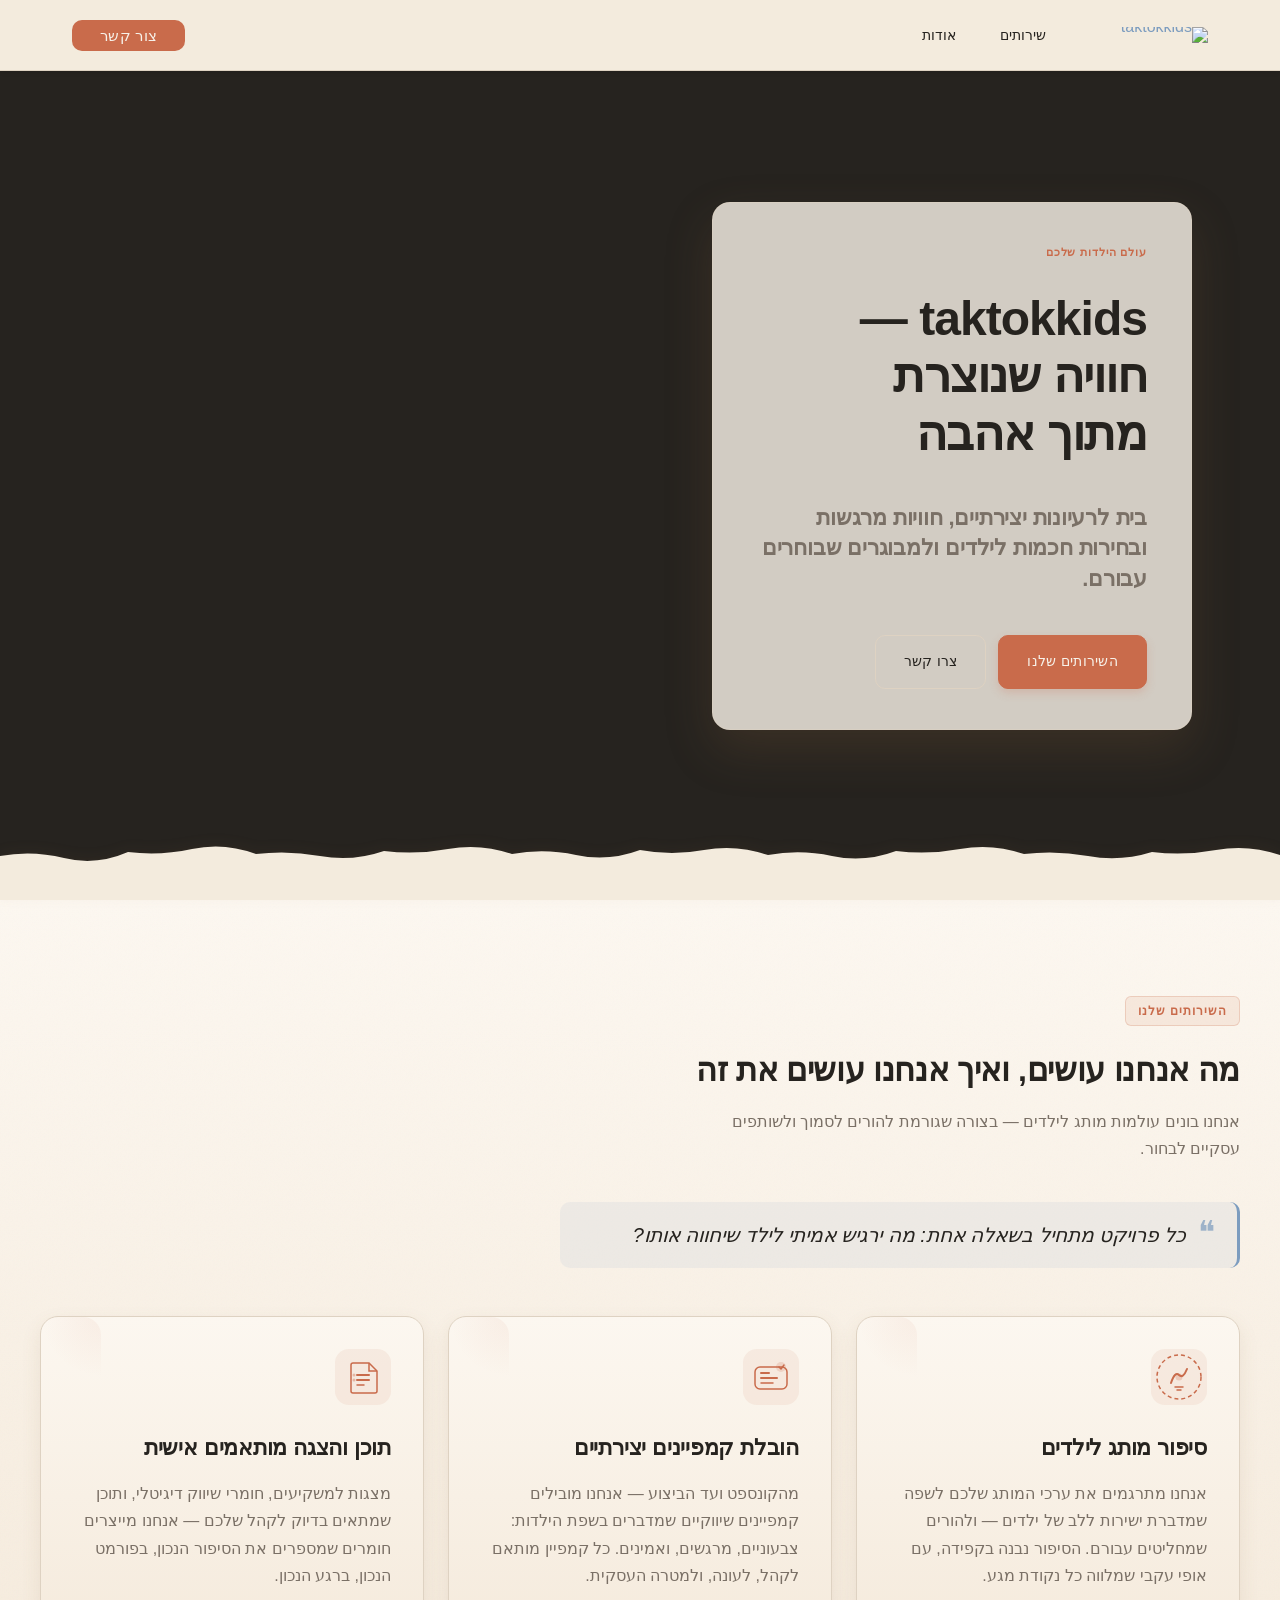
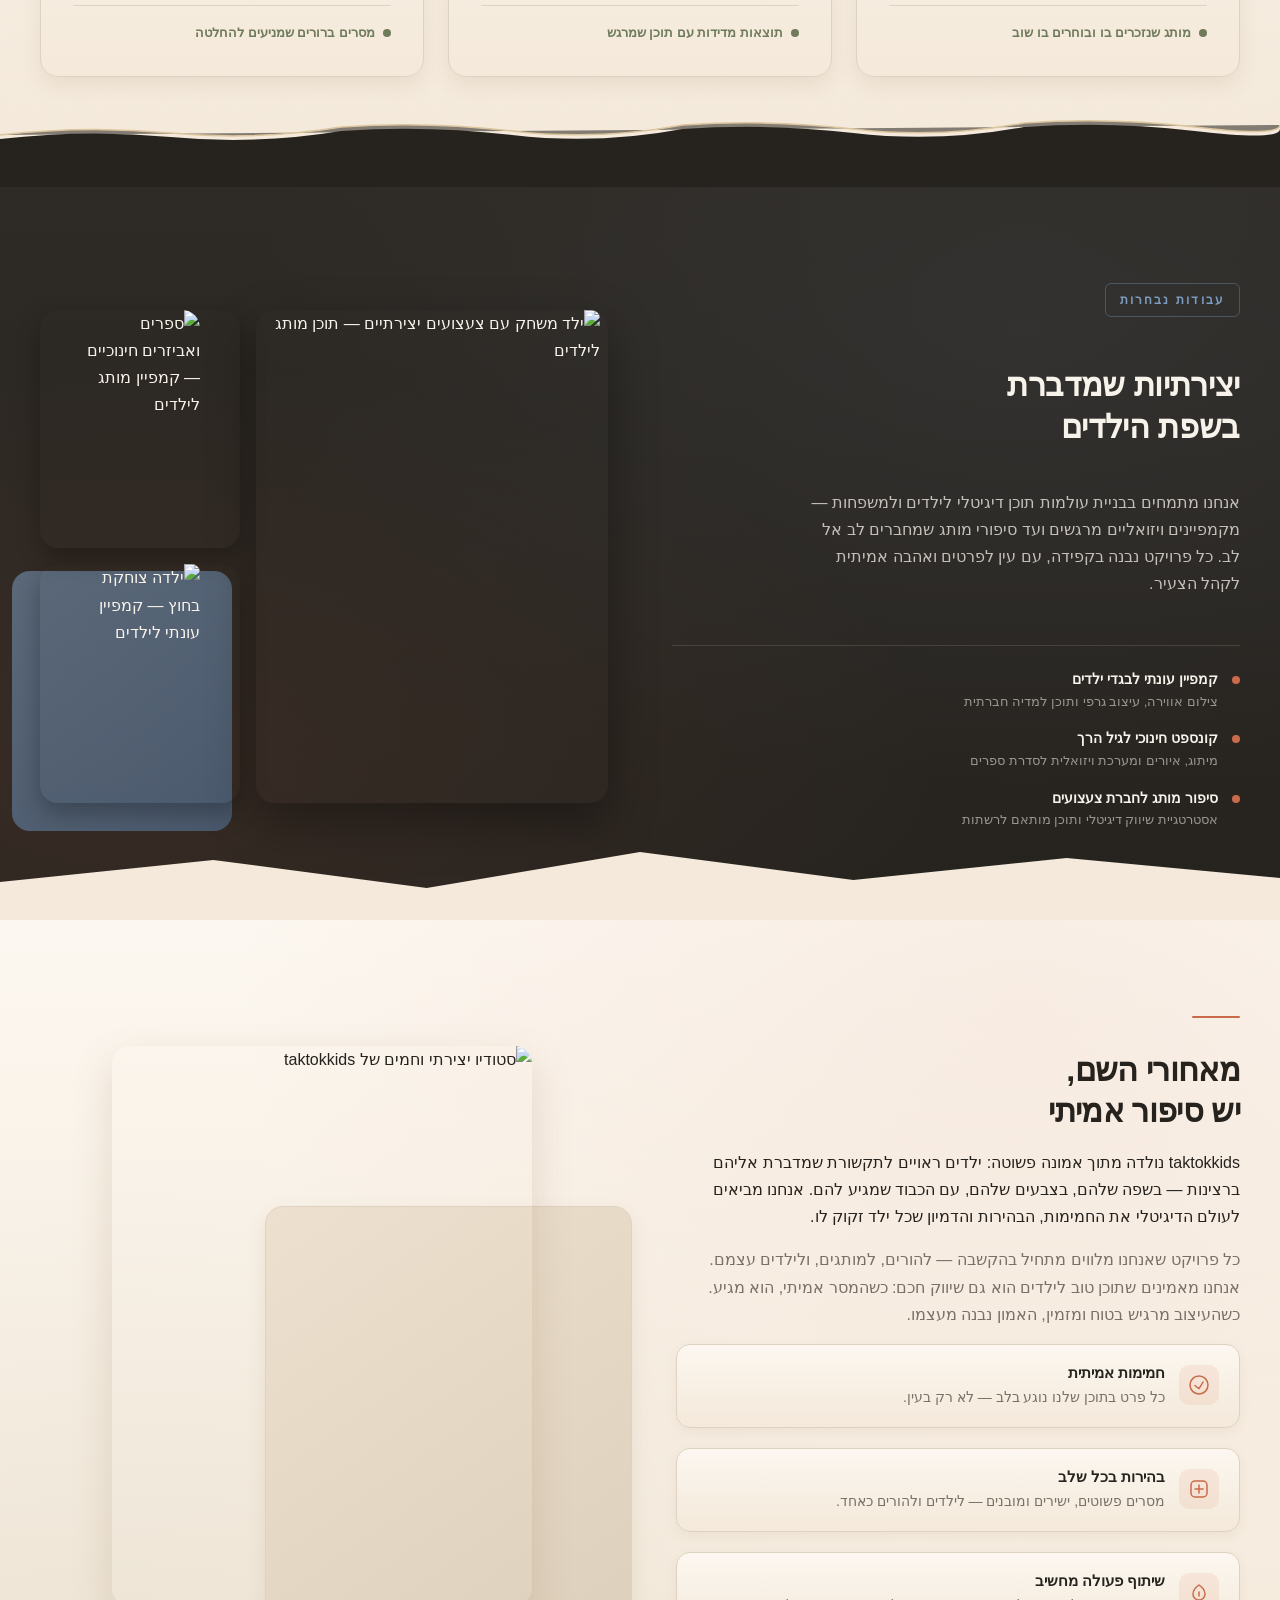
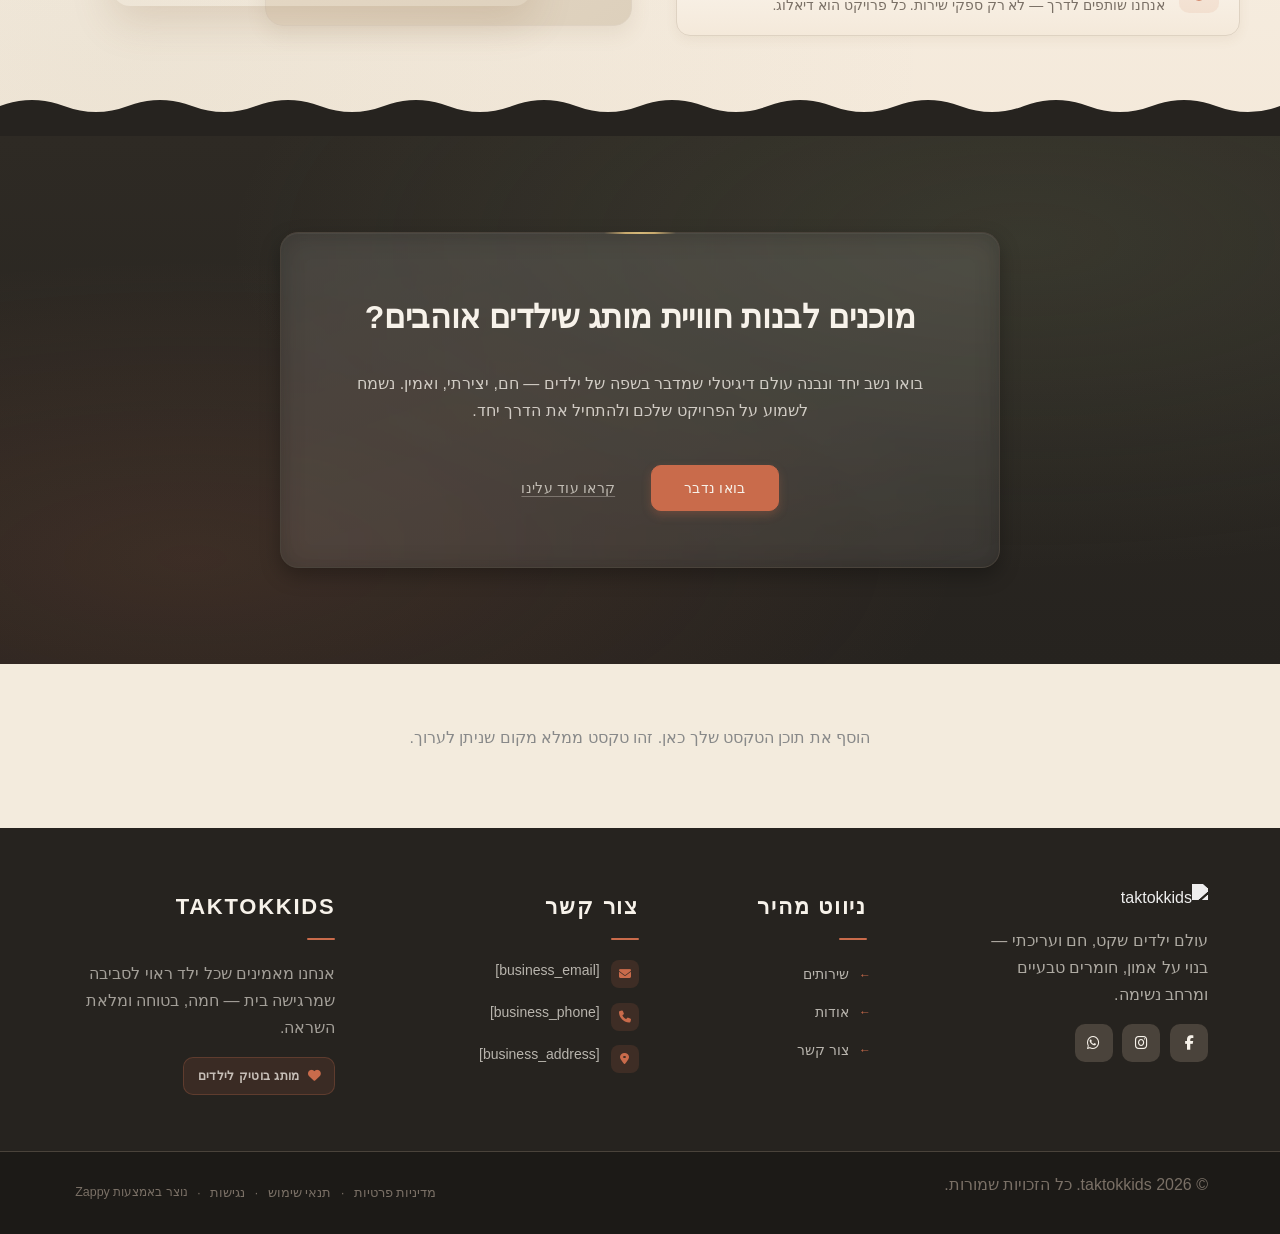
==== commit 86fd4dff: "Background sync: Progressive GitHub Sync" ====
--- a/public/index.html
+++ b/public/index.html
@@ -1 +1 @@
-<!doctype html><html dir="rtl" lang="he"><head><meta charset="UTF-8"><meta content="width=device-width,initial-scale=1" name="viewport"><meta content="index, follow" name="robots"><title>digital marketing services — taktokkids</title><meta content="גלו כיצד taktokkids מובילה עסקים להצלחה דיגיטלית מלאה. שירותי שיווק דיגיטלי מתקדמים, ניהול רשתות חברתיות ואסטרטגיות מנצחות שיהפכו את המותג שלכם לבלתי נשכח. הצטרפו אלינו עוד היום!" name="description"><meta content="digital marketing services, שיווק דיגיטלי, digital marketing agency, marketing, קידום עסקים" name="keywords"><link href="/assets/favicon.ico" rel="icon" type="image/x-icon"><link href="/assets/favicon-16x16.png" rel="icon" type="image/png" sizes="16x16"><link href="/assets/favicon-32x32.png" rel="icon" type="image/png" sizes="32x32"><link href="/assets/favicon-48x48.png" rel="icon" type="image/png" sizes="48x48"><link href="/assets/favicon-192x192.png" rel="icon" type="image/png" sizes="192x192"><link href="/assets/favicon-512x512.png" rel="icon" type="image/png" sizes="512x512"><link href="/assets/apple-touch-icon.png" rel="apple-touch-icon"><script>!function(){"use strict";var t="6b8d419a-8a26-4a65-ace0-37fadb36703c",e="https://api.zappy5.com/api/analytics/track",a=18e5,n=2592e6,o=!0,i=!0,r=!0;var s=function(){var e="zappy_visitor_"+t,a=null;try{if(a=localStorage.getItem(e)){var o=JSON.parse(a),i=Date.now();if(i-o.created<n)return o.lastSeen=i,localStorage.setItem(e,JSON.stringify(o)),o.id}}catch(t){console.warn("Zappy Analytics: LocalStorage not available")}var r="zv_"+Date.now()+"_"+Math.random().toString(36).substr(2,9);try{localStorage.setItem(e,JSON.stringify({id:r,created:Date.now(),lastSeen:Date.now()}))}catch(t){}return r}(),c=function(){var e="zappy_session_"+t,n=null;try{if(n=sessionStorage.getItem(e)){var o=JSON.parse(n),i=Date.now();if(i-o.timestamp<a)return o.timestamp=i,sessionStorage.setItem(e,JSON.stringify(o)),o.id}}catch(t){console.warn("Zappy Analytics: SessionStorage not available")}var r="zs_"+Date.now()+"_"+Math.random().toString(36).substr(2,9);try{sessionStorage.setItem(e,JSON.stringify({id:r,timestamp:Date.now()}))}catch(t){}return r}();function l(a,n){n=n||{};var o={website_id:t,event_type:a,page_path:window.location.pathname,referrer:document.referrer||"direct",visitor_id:s,session_id:c,metadata:n};if(navigator.sendBeacon){var i=new Blob([JSON.stringify(o)],{type:"application/json"});navigator.sendBeacon(e,i)}else fetch(e,{method:"POST",headers:{"Content-Type":"application/json"},body:JSON.stringify(o),keepalive:!0}).catch(function(t){console.warn("Zappy Analytics: Failed to track event",t)})}o&&l("pageview",{title:document.title,url:window.location.href}),i&&document.addEventListener("click",function(t){var e=t.target;if("BUTTON"===e.tagName||e.closest("button")){var a="BUTTON"===e.tagName?e:e.closest("button");l("click",{element:"button",text:a.textContent.trim().substring(0,100),id:a.id||null,class:a.className||null})}else if("A"===e.tagName||e.closest("a")){var n="A"===e.tagName?e:e.closest("a");l("navigation",{element:"link",text:n.textContent.trim().substring(0,100),href:n.href,external:n.hostname!==window.location.hostname})}},!0),r&&document.addEventListener("submit",function(t){var e=t.target;l("form_submit",{form_id:e.id||null,form_name:e.name||null,form_action:e.action||null,form_method:e.method||"GET"})},!0);var d=Date.now();window.addEventListener("beforeunload",function(){l("page_unload",{time_on_page:Math.floor((Date.now()-d)/1e3),page_path:window.location.pathname})}),window.zappyAnalytics={track:l,getVisitorId:function(){return s},getSessionId:function(){return c}}}()</script><meta content="digital marketing services — taktokkids" property="og:title"><meta content="גלו כיצד taktokkids מובילה עסקים להצלחה דיגיטלית מלאה. שירותי שיווק דיגיטלי מתקדמים, ניהול רשתות חברתיות ואסטרטגיות מנצחות שיהפכו את המותג שלכם לבלתי נשכח. הצטרפו אלינו עוד היום!" property="og:description"><meta content="summary_large_image" name="twitter:card"><meta content="digital marketing services — taktokkids" name="twitter:title"><meta content="גלו כיצד taktokkids מובילה עסקים להצלחה דיגיטלית מלאה. שירותי שיווק דיגיטלי מתקדמים, ניהול רשתות חברתיות ואסטרטגיות מנצחות שיהפכו את המותג שלכם לבלתי נשכח. הצטרפו אלינו עוד היום!" name="twitter:description"><meta content="website" property="og:type"><meta content="he_IL" property="og:locale"><link href="https://cdnjs.cloudflare.com/ajax/libs/font-awesome/6.4.0/css/all.min.css" rel="stylesheet"><link href="/assets/favicon.ico" rel="icon" type="image/x-icon"><link href="/assets/favicon-16x16.png" rel="icon" type="image/png" sizes="16x16"><link href="/assets/favicon-32x32.png" rel="icon" type="image/png" sizes="32x32"><link href="/assets/favicon-48x48.png" rel="icon" type="image/png" sizes="48x48"><link href="/assets/favicon-192x192.png" rel="icon" type="image/png" sizes="192x192"><link href="/assets/favicon-512x512.png" rel="icon" type="image/png" sizes="512x512"><link href="/assets/apple-touch-icon.png" rel="apple-touch-icon"><link href="https://cdn.jsdelivr.net/npm/vanilla-cookieconsent@3/dist/cookieconsent.css" rel="stylesheet"><script src="https://cdn.jsdelivr.net/npm/vanilla-cookieconsent@3/dist/cookieconsent.umd.js"></script><script src="https://cdn.jsdelivr.net/gh/mickidum/acc_toolbar/acctoolbar/acctoolbar.min.js"></script><link href="/styles.css" rel="stylesheet"><style id="zappy-dropdown-submenu-styles">#navMenu li:has(.sub-menu),.nav-menu li:has(.sub-menu),.navbar li:has(.sub-menu),nav li:has(.sub-menu){position:relative}#navMenu .sub-menu,.nav-menu .sub-menu,.navbar .sub-menu,nav .sub-menu{display:block!important;position:absolute!important;top:100%;left:0;min-width:220px;background:#fff;border-radius:8px;box-shadow:0 8px 25px rgba(0,0,0,.15);padding:8px 0;opacity:0;visibility:hidden;transform:translateY(10px);transition:all .3s ease;z-index:1000;list-style:none;pointer-events:none}#navMenu li:hover>.sub-menu,.nav-menu li:hover>.sub-menu,.navbar li:hover>.sub-menu,nav li:hover>.sub-menu{opacity:1!important;visibility:visible!important;transform:translateY(0)!important;pointer-events:auto!important}.sub-menu li{list-style:none;margin:0;padding:0}.sub-menu a{display:block!important;padding:10px 16px!important;color:var(--text-dark,#333)!important;font-weight:500;text-decoration:none;white-space:nowrap;transition:background-color .2s}.sub-menu .zappy-nav-child>a{padding-left:28px!important;font-size:.9em!important;opacity:.85!important}[dir=rtl] .sub-menu .zappy-nav-child>a,html[lang=ar] .sub-menu .zappy-nav-child>a,html[lang=he] .sub-menu .zappy-nav-child>a{padding-left:10px!important;padding-right:28px!important}.sub-menu .zappy-nav-parent>a{font-weight:600!important}.sub-menu a:hover{background-color:#f5f5f5}[dir=rtl] .nav-menu .sub-menu,[dir=rtl] .navbar .sub-menu,[dir=rtl] nav .sub-menu,html[lang=ar] .nav-menu .sub-menu,html[lang=ar] .navbar .sub-menu,html[lang=ar] nav .sub-menu,html[lang=he] .nav-menu .sub-menu,html[lang=he] .navbar .sub-menu,html[lang=he] nav .sub-menu{left:auto!important;right:0!important}.sub-menu:empty,.sub-menu:not(:has(li)):not(:has(> a)),.sub-menu:not(:has(li:not(.zappy-hidden-menu-item))):not(:has(> a)){display:none!important;opacity:0!important;visibility:hidden!important;pointer-events:none!important}li:has(.menu-group-title):hover>.sub-menu{opacity:1!important;visibility:visible!important;transform:translateY(0)!important;pointer-events:auto!important}#navMenu>li>.menu-group-title,.nav-menu>li>.menu-group-title{display:inline-block;padding:.5rem 1rem;cursor:default;user-select:none}@media (max-width:768px){#navMenu .sub-menu,.nav-menu .sub-menu,.navbar .sub-menu,nav .sub-menu{position:static!important;transform:none!important;box-shadow:none!important;background:0 0!important;max-height:0;overflow:hidden;opacity:0;visibility:hidden;transition:max-height .3s ease,opacity .3s ease;padding:0!important;border-radius:0!important}#navMenu .sub-menu.mobile-expanded,.nav-menu .sub-menu.mobile-expanded,.navbar .sub-menu.mobile-expanded{max-height:none!important;overflow-y:visible!important;opacity:1!important;visibility:visible!important;padding:8px 0 8px 16px!important}[dir=rtl] .sub-menu.mobile-expanded,html[lang=he] .sub-menu.mobile-expanded{padding:8px 16px 8px 0!important}#navMenu li:hover>.sub-menu,.nav-menu li:hover>.sub-menu,.navbar li:hover>.sub-menu,nav li:hover>.sub-menu{opacity:0;visibility:hidden;pointer-events:none}#navMenu li>.sub-menu.mobile-expanded,.nav-menu li>.sub-menu.mobile-expanded,.navbar li>.sub-menu.mobile-expanded,nav li>.sub-menu.mobile-expanded{opacity:1!important;visibility:visible!important;pointer-events:auto!important}#navMenu li:has(.sub-menu),.nav-menu li:has(.sub-menu),.navbar li:has(.sub-menu),nav li:has(.sub-menu){display:flex!important;flex-wrap:wrap!important;align-items:center!important;position:relative!important;min-height:44px!important}#navMenu li:has(.sub-menu)>a,.nav-menu li:has(.sub-menu)>a,.navbar li:has(.sub-menu)>a,nav li:has(.sub-menu)>a{flex:1!important;min-width:0!important}#navMenu li:has(.sub-menu)>.menu-group-title,.nav-menu li:has(.sub-menu)>.menu-group-title,.navbar li:has(.sub-menu)>.menu-group-title,nav li:has(.sub-menu)>.menu-group-title{flex:1!important;min-width:0!important;padding:0!important;line-height:inherit!important}#navMenu li:has(.sub-menu)>.sub-menu,.nav-menu li:has(.sub-menu)>.sub-menu,.navbar li:has(.sub-menu)>.sub-menu,nav li:has(.sub-menu)>.sub-menu{flex-basis:100%!important;width:100%!important}#navMenu li:has(.sub-menu)>a [class*=arrow],#navMenu li:has(.sub-menu)>a [class*=chevron],.nav-menu li:has(.sub-menu)>a .fa-angle-down,.nav-menu li:has(.sub-menu)>a .fa-chevron-down,.nav-menu li:has(.sub-menu)>a [class*=arrow],.nav-menu li:has(.sub-menu)>a [class*=chevron],nav li:has(.sub-menu)>a [class*=arrow],nav li:has(.sub-menu)>a [class*=chevron]{display:none!important;visibility:hidden!important}.mobile-submenu-toggle{display:flex!important;align-items:center!important;justify-content:center!important;width:44px!important;height:auto!important;background:0 0!important;border:none!important;cursor:pointer!important;color:var(--text-dark)!important;position:static!important;flex-shrink:0!important;align-self:stretch!important;z-index:2!important;padding:0!important;margin:0!important}.mobile-submenu-toggle::after{content:''!important;width:0!important;height:0!important;border-left:6px solid transparent!important;border-right:6px solid transparent!important;border-top:7px solid currentColor!important;transition:transform .3s ease!important}.mobile-submenu-toggle.expanded::after{transform:rotate(180deg)!important}.sub-menu a{padding:10px 0!important;display:block!important;color:var(--text-dark)!important;white-space:normal!important}.sub-menu .zappy-nav-child>a{padding-left:28px!important;font-size:.9em!important;opacity:.85!important}[dir=rtl] .sub-menu .zappy-nav-child>a,html[lang=ar] .sub-menu .zappy-nav-child>a,html[lang=he] .sub-menu .zappy-nav-child>a{padding-left:0!important;padding-right:28px!important}.sub-menu .zappy-nav-parent>a{font-weight:600!important}#navMenu.active,.nav-menu.active{max-width:100vw!important;overflow-x:hidden!important;box-sizing:border-box!important}.navbar .sub-menu li a,.zappy-products-dropdown .sub-menu a,nav.navbar .sub-menu li a{color:var(--text-dark)!important}}@media (min-width:769px){.mobile-submenu-toggle{display:none!important}}</style><style id="mobile-lang-menu-deployed-css">@media (max-width:768px){.lang-switcher,.nav-container .lang-switcher,.nav-cta-container .lang-switcher,.nav-ecommerce-icons .lang-switcher,.nav-icons-left .lang-switcher,.navbar .lang-switcher,.navbar .nav-cta-container .lang-switcher{display:none!important}.mobile-lang-menu{width:100%;border-top:1px solid rgba(128,128,128,.2);padding:8px 0 0 0;margin-top:8px}.mobile-lang-toggle{display:flex!important;align-items:center;justify-content:space-between;width:100%;padding:12px 16px;background:0 0;border:none;cursor:pointer;font-size:15px;color:inherit;font-family:inherit}.mobile-lang-toggle::after{content:'';display:inline-block;width:8px;height:8px;border-right:2px solid currentColor;border-bottom:2px solid currentColor;transform:rotate(45deg);transition:transform .3s ease;margin-left:8px}.mobile-lang-toggle.expanded::after{transform:rotate(-135deg)}.mobile-lang-options{max-height:0;overflow:hidden;transition:max-height .3s ease}.mobile-lang-options.expanded{max-height:300px}.mobile-lang-option{display:flex!important;align-items:center;gap:10px;padding:10px 24px;text-decoration:none;color:inherit;font-size:14px;font-family:inherit}.mobile-lang-option:hover{background:rgba(128,128,128,.1)}.mobile-lang-option.active{font-weight:600;opacity:.7;pointer-events:none}.mobile-lang-option img{width:20px;height:20px;border-radius:50%}}@media (min-width:769px){.mobile-lang-menu{display:none!important}}</style><style id="zappy-widget-visibility">#mic-access-tool-box,#mic-access-tool-general-button,#mic-init-access-tool #mic-access-tool-box,#mic-init-access-tool #mic-access-tool-general-button,#mic-init-access-tool .mic-access-tool-general-button,._access-icon,._access-menu,.mic-access-tool-box,.mic-access-tool-general-button,div[id*=mic-access-tool-box]{display:none!important;visibility:hidden!important;opacity:0!important;pointer-events:none!important}</style></head><body><nav class="navbar" dir="rtl"><button aria-label="Menu" class="mobile-toggle" id="mobileToggle"><svg viewBox="0 0 24 24" fill="none" height="24" width="24" class="hamburger-icon"><path d="M3 12h18M3 6h18M3 18h18" stroke="currentColor" stroke-width="2" stroke-linecap="round"></path></svg><svg viewBox="0 0 24 24" fill="none" height="24" width="24" class="close-icon" style="display:none"><path d="M18 6L6 18M6 6l12 12" stroke="currentColor" stroke-width="2" stroke-linecap="round"></path></svg></button><button aria-label="Call" class="phone-header-btn" data-phone="[business_phone]"><svg viewBox="0 0 24 24" fill="currentColor" height="20" width="20"><path d="M22 16.92v3a2 2 0 0 1-2.18 2 19.79 19.79 0 0 1-8.63-3.07 19.5 19.5 0 0 1-6-6 19.79 19.79 0 0 1-3.07-8.67A2 2 0 0 1 4.11 2h3a2 2 0 0 1 2 1.72 12.84 12.84 0 0 0 .7 2.81 2 2 0 0 1-.45 2.11L8.09 9.91a16 16 0 0 0 6 6l1.27-1.27a2 2 0 0 1 2.11-.45 12.84 12.84 0 0 0 2.81.7A2 2 0 0 1 22 16.92z"></path></svg></button><div class="nav-container"><div class="nav-right-group"><div class="nav-brand"><a href="/" class="logo-link"><img alt="taktokkids" src="/assets/taktokkids-general-logo.webp" class="logo"></a></div><ul class="nav-menu" id="navMenu"><li><a href="/services">שירותים</a></li><li><a href="/about">אודות</a></li></ul></div><div class="nav-cta-container"><a href="/contact" class="nav-cta-btn">צור קשר</a></div></div></nav><script>window.addEventListener("load",function(){const e=document.querySelector(".navbar, nav, header");if(!e)return void console.log("[Navbar] Navbar element not found");let t=document.getElementById("mobileToggle")||document.querySelector(".mobile-toggle")||document.querySelector(".hamburger")||document.querySelector(".hamburger-menu")||document.querySelector(".menu-toggle")||document.querySelector(".burger-menu")||document.querySelector('[aria-label="Menu"]')||document.querySelector('[aria-label="תפריט"]');const o=document.querySelector(".phone-header-btn"),n=window.getComputedStyle(e);let r=n.backgroundColor;if(console.log("[Navbar] Initial navbar background:",r),"transparent"===r||"rgba(0, 0, 0, 0)"===r||r.startsWith("rgba")&&r.includes(", 0)")){const e=n.backgroundImage;if(e&&"none"!==e)console.log("[Navbar] Navbar has background image/gradient, using dark text"),r="rgb(240, 240, 240)";else{const e=window.getComputedStyle(document.body).backgroundColor;console.log("[Navbar] Navbar transparent, using body background:",e),r=e}}const i=r.match(/\d+/g);if(i&&i.length>=3){const e=(.299*parseInt(i[0])+.587*parseInt(i[1])+.114*parseInt(i[2]))/255;console.log("[Navbar] Mobile button colors preserved from Claude CSS (luminance:",e.toFixed(2)+")");const n=document.createElement("style");n.id="zappy-mobile-nav-fix";document.documentElement.lang;document.documentElement.dir,n.textContent='\n        /* Hide mobile buttons on desktop, show only on mobile */\n        @media (min-width: 769px) {\n          .mobile-toggle,\n          .phone-header-btn {\n            display: none !important;\n          }\n        }\n        \n        /* Show and position mobile buttons correctly on mobile */\n        @media (max-width: 768px) {\n          .mobile-toggle,\n          .phone-header-btn {\n            position: absolute !important;\n            top: 50% !important;\n            transform: translateY(-50%) !important;\n            z-index: 1001 !important;\n            display: flex !important;\n            align-items: center !important;\n            justify-content: center !important;\n            width: 36px !important;\n            height: 36px !important;\n            border-radius: 50% !important;\n            border: none !important;\n            cursor: pointer !important;\n            padding: 6px !important;\n            background: none !important;\n            color: var(--nav-text, var(--text-dark)) !important;\n          }\n          \n          /* LTR positioning (default): hamburger LEFT, phone RIGHT */\n          html:not([dir="rtl"]):not([lang="he"]):not([lang="ar"]) .mobile-toggle,\n          html[dir="ltr"] .mobile-toggle {\n            left: 12px !important;\n            right: auto !important;\n          }\n          html:not([dir="rtl"]):not([lang="he"]):not([lang="ar"]) .phone-header-btn,\n          html[dir="ltr"] .phone-header-btn {\n            right: 12px !important;\n            left: auto !important;\n          }\n          \n          /* RTL positioning: hamburger RIGHT, phone LEFT */\n          html[dir="rtl"] .mobile-toggle,\n          html[lang="he"] .mobile-toggle,\n          html[lang="ar"] .mobile-toggle {\n            right: 12px !important;\n            left: auto !important;\n          }\n          html[dir="rtl"] .phone-header-btn,\n          html[lang="he"] .phone-header-btn,\n          html[lang="ar"] .phone-header-btn {\n            left: 12px !important;\n            right: auto !important;\n          }\n          \n          /* CRITICAL: Ensure nav-container has min-height on mobile */\n          /* All children are positioned absolutely/fixed on mobile, so height:auto collapses to 0 */\n          .nav-container {\n            min-height: 70px !important;\n            position: relative !important;\n          }\n          \n          /* Ensure SVG icons are properly sized and inherit color */\n          .mobile-toggle svg,\n          .phone-header-btn svg {\n            width: 24px !important;\n            height: 24px !important;\n            /* Don\'t force display - let JavaScript control hamburger/close toggle */\n          }\n          \n          /* Reset nav-cta-container on mobile - remove desktop box-shadow/padding */\n          /* that creates a visible ghost box when CTA button is hidden */\n          .nav-cta-container {\n            box-shadow: none !important;\n            padding: 0 !important;\n          }\n          \n          /* Hide nav-cta-container entirely on mobile when there\'s no lang-switcher */\n          /* (only the CTA button is inside, and it\'s hidden on mobile) */\n          .nav-cta-container:not(:has(.lang-switcher)) {\n            display: none !important;\n          }\n          \n          /* CRITICAL: Prevent hero image fade gradient from bleeding over headline text */\n          /* The .image-fade-gradient has bottom: -30px (extends below parent) */\n          /* On mobile stacked layout, this overlaps the h1 text below the image */\n          .hero-image-column {\n            overflow: hidden !important;\n          }\n          .image-fade-gradient {\n            bottom: 0 !important;\n          }\n          \n          /* Hide desktop language switcher on mobile - hamburger menu handles it */\n          /* High specificity to override stored CSS */\n          .lang-switcher,\n          .nav-cta-container .lang-switcher,\n          .nav-container .lang-switcher,\n          .navbar .lang-switcher,\n          .navbar .nav-cta-container .lang-switcher {\n            display: none !important;\n          }\n        }\n      ';const r=document.getElementById("zappy-mobile-nav-fix");r&&r.remove(),document.head.appendChild(n),console.log("[Navbar] Critical CSS injected for mobile nav positioning");const l=window.innerWidth<=768;if(t){const e=t.querySelector(".hamburger-icon"),o=t.querySelector(".close-icon");e&&(e.style.setProperty("width","24px","important"),e.style.setProperty("height","24px","important"),e.style.setProperty("display","block","important")),o&&(o.style.setProperty("width","24px","important"),o.style.setProperty("height","24px","important"),o.style.setProperty("display","none","important")),l?(t.style.setProperty("position","absolute","important"),t.style.setProperty("top","50%","important"),t.style.setProperty("transform","translateY(-50%)","important"),t.style.setProperty("z-index","1001","important"),t.style.removeProperty("left"),t.style.removeProperty("right"),console.log("[Navbar] Mobile toggle positioning applied (mobile viewport)")):(t.style.removeProperty("position"),t.style.removeProperty("top"),t.style.removeProperty("transform"),t.style.removeProperty("z-index"),t.style.removeProperty("left"),t.style.removeProperty("right"),console.log("[Navbar] Desktop viewport - cleared mobile toggle inline positioning"))}if(o){const e=o.querySelector("svg");e&&(e.style.width="24px",e.style.height="24px",e.setAttribute("width","24"),e.setAttribute("height","24")),l?(o.style.setProperty("position","absolute","important"),o.style.setProperty("top","50%","important"),o.style.setProperty("transform","translateY(-50%)","important"),o.style.setProperty("z-index","1001","important"),o.style.removeProperty("left"),o.style.removeProperty("right"),console.log("[Navbar] Phone button positioning applied (mobile viewport)")):(o.style.removeProperty("position"),o.style.removeProperty("top"),o.style.removeProperty("transform"),o.style.removeProperty("z-index"),o.style.removeProperty("left"),o.style.removeProperty("right"),console.log("[Navbar] Desktop viewport - cleared phone button inline positioning"))}}else console.log("[Navbar] Could not parse background color:",r);t=document.getElementById("mobileToggle")||document.querySelector(".mobile-toggle")||document.querySelector(".hamburger")||document.querySelector(".hamburger-menu")||document.querySelector(".menu-toggle")||document.querySelector(".burger-menu")||document.querySelector('[aria-label="Menu"]')||document.querySelector('[aria-label="תפריט"]');const l=document.getElementById("navMenu")||document.querySelector(".nav-menu")||document.querySelector(".nav-links")||document.querySelector("nav ul:not(.submenu)");if(!t||!l)return void console.log("[Navbar] Mobile toggle or menu not found:",{toggle:!!t,menu:!!l});l.id||(l.id="navMenu"),console.log("[Navbar] Initializing mobile menu...");const a=t.cloneNode(!0);t.parentNode.replaceChild(a,t),a.addEventListener("click",function(e){e.preventDefault(),e.stopPropagation();const t=this.querySelector(".hamburger-icon"),o=this.querySelector(".close-icon");l.classList.contains("active")?(l.classList.remove("active"),t&&t.style.setProperty("display","block","important"),o&&o.style.setProperty("display","none","important"),document.body.style.overflow="",console.log("[Navbar] Menu closed")):(l.classList.add("active"),t&&t.style.setProperty("display","none","important"),o&&o.style.setProperty("display","block","important"),document.body.style.overflow="hidden",console.log("[Navbar] Menu opened"))}),l.querySelectorAll("a").forEach(function(e){e.addEventListener("click",function(){if("#"===this.getAttribute("href"))return;const e=a.querySelector(".hamburger-icon"),t=a.querySelector(".close-icon");l.classList.remove("active"),e&&e.style.setProperty("display","block","important"),t&&t.style.setProperty("display","none","important"),document.body.style.overflow="",console.log("[Navbar] Menu closed (link clicked)")})});var s=l.querySelectorAll(".dropdown-toggle");s.forEach(function(e){e.addEventListener("click",function(e){e.preventDefault(),e.stopPropagation();var t=this.closest(".nav-dropdown");t&&(t.parentNode.querySelectorAll(".nav-dropdown.open").forEach(function(e){e!==t&&e.classList.remove("open")}),t.classList.toggle("open"),console.log("[Navbar] Dropdown toggled:",t.classList.contains("open")?"open":"closed"))})}),document.addEventListener("click",function(e){e.target.closest(".nav-dropdown")||document.querySelectorAll(".nav-dropdown.open").forEach(function(e){e.classList.remove("open")})}),console.log("[Navbar] Dropdown handlers initialized for "+s.length+" dropdowns"),o&&o.addEventListener("click",function(){const e=document.querySelectorAll('a[href^="tel:"]'),t=e.length>0?e[0].getAttribute("href").replace("tel:",""):"[business_phone]";window.location.href="tel:"+t,console.log("[Navbar] Phone button clicked")}),console.log("[Navbar] Mobile menu initialized successfully");const p=function(){const e=document.querySelector(".whatsapp-float");e&&(window.innerWidth>=769?(e.style.setProperty("display","none","important"),e.style.setProperty("visibility","hidden","important"),e.style.setProperty("opacity","0","important"),e.style.setProperty("pointer-events","none","important"),console.log("[WhatsApp] Button hidden on desktop")):(e.style.removeProperty("display"),e.style.removeProperty("visibility"),e.style.removeProperty("opacity"),e.style.removeProperty("pointer-events"),console.log("[WhatsApp] Button visible on mobile")))};let c;p(),window.addEventListener("resize",function(){clearTimeout(c),c=setTimeout(p,100)})})</script><main><section class="index-hero-section" data-layout-spec="בית-hero" dir="rtl" data-hero-type="fullscreen-scrim"><div class="index-hero-bg"><img alt="ילד משחק בסביבה חמה ויצירתית עם חומרים טבעיים" src="/assets/site-index-hero-image-1.webp" data-context="Warm cinematic lifestyle photograph of a child playing with natural wooden toys and tactile craft materials in a sun-drenched, minimal Scandinavian-inspired room. Earthy tones: cream walls, linen textures, terracotta accents. Soft natural window light. Boutique calm, editorial quality. No text. Wide landscape format for full-bleed hero background." data-placeholder="index-hero-image-1" height="900" width="1440" data-hero-bg="true"></div><div class="index-hero-scrim" aria-hidden="true"></div><div class="index-hero-container"><article class="index-hero-card"><span class="index-hero-label">עולם הילדות שלכם</span><h1 class="index-hero-headline">taktokkids —<br>חוויה שנוצרת<br>מתוך אהבה</h1><h3 class="index-hero-subtitle">בית לרעיונות יצירתיים, חוויות מרגשות ובחירות חכמות לילדים ולמבוגרים שבוחרים עבורם.</h3><div class="index-hero-ctas"><a href="/services" class="index-hero-btn-primary">השירותים שלנו</a><a href="/contact" class="index-hero-btn-secondary">צרו קשר</a></div></article></div><div class="index-hero-divider-wrapper"><svg viewBox="0 0 1440 88" xmlns="http://www.w3.org/2000/svg" aria-hidden="true" data-no-icon-edit="true" preserveAspectRatio="none"><path d="M0,88 L0,44 Q36,38 72,46 T144,40 Q180,44 216,37 T288,42 Q324,38 360,44 T432,39 Q468,43 504,37 T576,42 Q612,36 648,43 T720,38 Q756,44 792,38 T864,43 Q900,37 936,44 T1008,39 Q1044,43 1080,37 T1152,42 Q1188,38 1224,44 T1296,40 Q1332,44 1368,38 T1440,43 L1440,88 Z" fill="#F3EBDD"></path></svg></div></section><section class="index-services-section" data-layout-spec="בית-services" dir="rtl"><div class="index-services-texture" aria-hidden="true"></div><div class="index-services-container"><div class="index-services-header"><div class="index-services-label">השירותים שלנו</div><h2 class="index-services-title">מה אנחנו עושים, ואיך אנחנו עושים את זה</h2><p class="index-services-intro">אנחנו בונים עולמות מותג לילדים — בצורה שגורמת להורים לסמוך ולשותפים עסקיים לבחור.</p></div><div class="index-services-pullquote" aria-label="ציטוט מוביל"><span class="index-services-pullquote-mark" aria-hidden="true">❝</span><span class="index-services-pullquote-text">כל פרויקט מתחיל בשאלה אחת: מה ירגיש אמיתי לילד שיחווה אותו?</span></div><div class="index-services-grid"><article class="index-services-card"><div class="index-services-card-icon" aria-hidden="true"><svg viewBox="0 0 48 48" xmlns="http://www.w3.org/2000/svg" data-element-type="icon" data-icon-type="svg" fill="none" height="48" width="48"><circle cx="24" cy="24" r="22" stroke="currentColor" stroke-width="1.5" stroke-dasharray="4 3"></circle><path d="M16 30 Q20 18 24 22 Q28 26 32 16" stroke="currentColor" stroke-width="2" stroke-linecap="round" fill="none"></path><circle cx="24" cy="24" r="3.5" fill="currentColor" opacity="0.25"></circle><path d="M20 34 L28 34" stroke="currentColor" stroke-width="1.5" stroke-linecap="round"></path><path d="M22 37 L26 37" stroke="currentColor" stroke-width="1.5" stroke-linecap="round"></path></svg></div><div class="index-services-card-content"><h3 class="index-services-card-title">סיפור מותג לילדים</h3><p class="index-services-card-desc">אנחנו מתרגמים את ערכי המותג שלכם לשפה שמדברת ישירות ללב של ילדים — ולהורים שמחליטים עבורם. הסיפור נבנה בקפידה, עם אופי עקבי שמלווה כל נקודת מגע.</p><div class="index-services-card-outcome"><span class="index-services-outcome-dot" aria-hidden="true"></span><span>מותג שנזכרים בו ובוחרים בו שוב</span></div></div></article><article class="index-services-card"><div class="index-services-card-icon" aria-hidden="true"><svg viewBox="0 0 48 48" xmlns="http://www.w3.org/2000/svg" data-element-type="icon" data-icon-type="svg" fill="none" height="48" width="48"><rect height="22" rx="5" stroke="currentColor" stroke-width="1.5" width="32" x="8" y="14" fill="none"></rect><path d="M14 20 L22 20" stroke="currentColor" stroke-width="2" stroke-linecap="round"></path><path d="M14 25 L30 25" stroke="currentColor" stroke-width="2" stroke-linecap="round"></path><path d="M14 30 L26 30" stroke="currentColor" stroke-width="1.5" stroke-linecap="round"></path><circle cx="34" cy="14" r="5" fill="currentColor" opacity="0.18"></circle><path d="M32 14 L34 16 L37 12" stroke="currentColor" stroke-width="1.5" stroke-linecap="round" stroke-linejoin="round"></path></svg></div><div class="index-services-card-content"><h3 class="index-services-card-title">הובלת קמפיינים יצירתיים</h3><p class="index-services-card-desc">מהקונספט ועד הביצוע — אנחנו מובילים קמפיינים שיווקיים שמדברים בשפת הילדות: צבעוניים, מרגשים, ואמינים. כל קמפיין מותאם לקהל, לעונה, ולמטרה העסקית.</p><div class="index-services-card-outcome"><span class="index-services-outcome-dot" aria-hidden="true"></span><span>תוצאות מדידות עם תוכן שמרגש</span></div></div></article><article class="index-services-card"><div class="index-services-card-icon" aria-hidden="true"><svg viewBox="0 0 48 48" xmlns="http://www.w3.org/2000/svg" data-element-type="icon" data-icon-type="svg" fill="none" height="48" width="48"><path d="M12 38 L12 12 Q12 10 14 10 L30 10 L38 18 L38 38 Q38 40 36 40 L14 40 Q12 40 12 38Z" stroke="currentColor" stroke-width="1.5" fill="none"></path><path d="M30 10 L30 18 L38 18" stroke="currentColor" stroke-width="1.5" fill="none"></path><path d="M18 22 L30 22" stroke="currentColor" stroke-width="2" stroke-linecap="round"></path><path d="M18 27 L30 27" stroke="currentColor" stroke-width="2" stroke-linecap="round"></path><path d="M18 32 L25 32" stroke="currentColor" stroke-width="1.5" stroke-linecap="round"></path><circle cx="15" cy="22" r="1.5" fill="currentColor" opacity="0.4"></circle><circle cx="15" cy="27" r="1.5" fill="currentColor" opacity="0.4"></circle></svg></div><div class="index-services-card-content"><h3 class="index-services-card-title">תוכן והצגה מותאמים אישית</h3><p class="index-services-card-desc">מצגות למשקיעים, חומרי שיווק דיגיטלי, ותוכן שמתאים בדיוק לקהל שלכם — אנחנו מייצרים חומרים שמספרים את הסיפור הנכון, בפורמט הנכון, ברגע הנכון.</p><div class="index-services-card-outcome"><span class="index-services-outcome-dot" aria-hidden="true"></span><span>מסרים ברורים שמניעים להחלטה</span></div></div></article></div></div><div class="index-services-divider-wrapper"><svg viewBox="0 0 1200 90" xmlns="http://www.w3.org/2000/svg" aria-hidden="true" data-no-icon-edit="true" preserveAspectRatio="none"><path d="M0,38 Q80,28 160,36 T320,30 Q400,24 480,34 T640,28 Q720,22 800,32 T960,26 Q1040,20 1120,30 T1200,28" stroke="#C9A96B" stroke-width="1.5" fill="#26231F" opacity="0.55"></path><path d="M0,90 L0,42 Q80,32 160,40 T320,34 Q400,28 480,38 T640,32 Q720,26 800,36 T960,30 Q1040,24 1120,34 T1200,32 L1200,90 Z" fill="#26231F"></path></svg></div></section><section class="index-showcase-section" data-layout-spec="בית-showcase" dir="rtl" id="index-showcase-section"><div class="showcase-container"><div class="showcase-text"><p class="zappy-editable"><span class="showcase-eyebrow">עבודות נבחרות</span></p><h2 class="showcase-heading">יצירתיות שמדברת<br>בשפת הילדים</h2><p class="showcase-desc">אנחנו מתמחים בבניית עולמות תוכן דיגיטלי לילדים ולמשפחות — מקמפיינים ויזואליים מרגשים ועד סיפורי מותג שמחברים לב אל לב. כל פרויקט נבנה בקפידה, עם עין לפרטים ואהבה אמיתית לקהל הצעיר.</p><ul class="showcase-captions"><li class="caption-item" data-grid-item-index="0"><span class="caption-dot"></span><div><strong>קמפיין עונתי לבגדי ילדים</strong><span>צילום אווירה, עיצוב גרפי ותוכן למדיה חברתית</span></div></li><li class="caption-item" data-grid-item-index="1"><span class="caption-dot"></span><div><strong>קונספט חינוכי לגיל הרך</strong><span>מיתוג, איורים ומערכת ויזואלית לסדרת ספרים</span></div></li><li class="caption-item" data-grid-item-index="2"><span class="caption-dot"></span><div><strong>סיפור מותג לחברת צעצועים</strong><span>אסטרטגיית שיווק דיגיטלי ותוכן מותאם לרשתות</span></div></li></ul></div><div class="showcase-image-group"><div class="showcase-backplate" aria-hidden="true"></div><figure class="showcase-img-main"><div style="position:relative !important;overflow:hidden !important;width:336px !important;max-width:100% !important;margin-left:auto !important;margin-right:auto !important;height:450px !important;display:block !important" data-element-id="img-1776984203110-phlo4qsov" data-element-type="image" data-zappy-wrapper-margins-applied="true" data-zappy-zoom-clip="true" data-zappy-zoom-wrapper="true" data-zappy-zoom-wrapper-height="450px" data-zappy-zoom-wrapper-width="336px" data-zappy-zoom-wrapper-width-mode="px"><img alt="ילד משחק עם צעצועים יצירתיים — תוכן מותג לילדים" src="/assets/site-index-showcase-image-1-1776984421165-nj0hjy.webp?v=1776984423259" data-context="A warm editorial lifestyle photograph of a young child playing creatively with colorful wooden toys on a natural linen surface. Soft natural light, warm tones, boutique brand feel, high quality photography for a kids content agency." data-placeholder="index-showcase-image-1" height="720" width="600" data-element-id="img-1776984203110-phlo4qsov" data-element-type="image" data-zappy-object-position="78% 27%" data-zappy-original-height="450.015625" data-zappy-original-width="336" data-zappy-zoom="1" style="object-position:78% 27% !important;object-fit:cover !important;display:block;border-radius:8px;width:100% !important;height:100% !important;max-width:none !important;margin:0px !important;left:0% !important;top:0% !important;max-height:none !important" data-zappy-mobile-object-position="78% 27%" data-zappy-mobile-zoom="1"></div></figure><div class="showcase-img-stack"><figure class="showcase-img-small"><div style="position:relative !important;overflow:hidden !important;width:120px !important;max-width:100% !important;margin-left:auto !important;margin-right:auto !important;height:122px !important;display:block !important" data-element-id="img-1776984203110-v3mflkzwo" data-element-type="image" data-zappy-wrapper-margins-applied="true" data-zappy-zoom-clip="true" data-zappy-zoom-wrapper="true" data-zappy-zoom-wrapper-height="122px" data-zappy-zoom-wrapper-width="120px" data-zappy-zoom-wrapper-width-mode="px"><img alt="ספרים ואביזרים חינוכיים — קמפיין מותג לילדים" src="/assets/site-index-showcase-image-2-1776984383611-4j60rf.webp?v=1776984386035" data-context="A styled flat-lay of colorful educational books, crayons, and handmade paper items arranged on a warm cream background. Editorial photography for a boutique childrens brand and digital marketing agency." data-placeholder="index-showcase-image-2" height="320" width="320" data-element-id="img-1776984203110-v3mflkzwo" data-element-type="image" data-zappy-object-position="50% 50%" data-zappy-original-height="122" data-zappy-original-width="120" data-zappy-zoom="1" style="object-position:50% 50% !important;margin:0px !important;left:0% !important;top:0% !important;width:100% !important;height:100% !important;max-width:none !important;max-height:none !important;display:block !important;object-fit:cover !important"></div></figure><figure class="showcase-img-small"><img alt="ילדה צוחקת בחוץ — קמפיין עונתי לילדים" src="/assets/site-index-showcase-image-3.webp" data-context="A cheerful young girl in pastel clothing laughing outdoors in soft golden light. Natural, candid portrait photography for a childrens lifestyle brand campaign, warm and editorial in style." data-placeholder="index-showcase-image-3" height="320" width="320" data-element-id="img-1776984203111-ytpodj6xq" data-element-type="image"></figure></div></div></div><div class="showcase-divider-wrapper"><svg viewBox="0 0 1440 90" xmlns="http://www.w3.org/2000/svg" aria-hidden="true" data-no-icon-edit="true" preserveAspectRatio="none"><path d="M0,90 L0,52 L240,30 L480,58 L720,22 L960,50 L1200,28 L1440,48 L1440,90 Z" fill="#F4E9DA"></path></svg></div></section><section class="index-brand-story-section" data-layout-spec="בית-brand-story" dir="rtl"><div class="brand-story-texture" aria-hidden="true"></div><div class="brand-story-container"><div class="brand-story-content"><div class="brand-story-accent-rule" aria-hidden="true"></div><h2 class="brand-story-heading">מאחורי השם,<br>יש סיפור אמיתי</h2><p class="brand-story-lead">taktokkids נולדה מתוך אמונה פשוטה: ילדים ראויים לתקשורת שמדברת אליהם ברצינות — בשפה שלהם, בצבעים שלהם, עם הכבוד שמגיע להם. אנחנו מביאים לעולם הדיגיטלי את החמימות, הבהירות והדמיון שכל ילד זקוק לו.</p><p class="brand-story-body">כל פרויקט שאנחנו מלווים מתחיל בהקשבה — להורים, למותגים, ולילדים עצמם. אנחנו מאמינים שתוכן טוב לילדים הוא גם שיווק חכם: כשהמסר אמיתי, הוא מגיע. כשהעיצוב מרגיש בטוח ומזמין, האמון נבנה מעצמו.</p><ul class="brand-story-principles"><li class="principle-item"><span class="principle-icon" aria-hidden="true"><svg viewBox="0 0 22 22" xmlns="http://www.w3.org/2000/svg" data-element-type="icon" data-icon-type="svg" fill="none" height="22" width="22"><circle cx="11" cy="11" r="9" stroke="currentColor" stroke-width="1.5"></circle><path d="M7 11.5C8.5 13 10 14 11 14.5C12.5 12.5 14 10 15 8" stroke="currentColor" stroke-width="1.5" stroke-linecap="round"></path></svg></span><div class="principle-text"><strong>חמימות אמיתית</strong><span>כל פרט בתוכן שלנו נוגע בלב — לא רק בעין.</span></div></li><li class="principle-item"><span class="principle-icon" aria-hidden="true"><svg viewBox="0 0 22 22" xmlns="http://www.w3.org/2000/svg" data-element-type="icon" data-icon-type="svg" fill="none" height="22" width="22"><rect height="16" rx="4" stroke="currentColor" stroke-width="1.5" width="16" x="3" y="3"></rect><path d="M7 11h8M11 7v8" stroke="currentColor" stroke-width="1.5" stroke-linecap="round"></path></svg></span><div class="principle-text"><strong>בהירות בכל שלב</strong><span>מסרים פשוטים, ישירים ומובנים — לילדים ולהורים כאחד.</span></div></li><li class="principle-item"><span class="principle-icon" aria-hidden="true"><svg viewBox="0 0 22 22" xmlns="http://www.w3.org/2000/svg" data-element-type="icon" data-icon-type="svg" fill="none" height="22" width="22"><path d="M11 3C11 3 5 7 5 12a6 6 0 0012 0c0-5-6-9-6-9z" stroke="currentColor" stroke-width="1.5" stroke-linejoin="round"></path><path d="M11 14v-4" stroke="currentColor" stroke-width="1.5" stroke-linecap="round"></path></svg></span><div class="principle-text"><strong>שיתוף פעולה מחשיב</strong><span>אנחנו שותפים לדרך — לא רק ספקי שירות. כל פרויקט הוא דיאלוג.</span></div></li></ul></div><div class="brand-story-image-col"><div class="brand-story-backplate" aria-hidden="true"></div><figure class="brand-story-figure"><img alt="סטודיו יצירתי וחמים של taktokkids" src="/assets/site-index-brand-story-image-1.webp" data-context="Warm, editorial studio photograph showing a creative workspace for a child-centered brand: a wooden desk with colorful illustrated children books, soft pastel props, a small potted plant, gentle natural light streaming through a window, warm cream and terracotta tones, calm and inviting boutique atmosphere, portrait orientation" data-placeholder="index-brand-story-image-1" height="680" width="520" class="brand-story-img"></figure></div></div><div class="brand-story-divider-wrapper" aria-hidden="true"><svg viewBox="0 0 1200 80" xmlns="http://www.w3.org/2000/svg" aria-hidden="true" data-no-icon-edit="true" preserveAspectRatio="none"><path d="M0,80 L0,50 Q30,38 60,50 Q90,62 120,50 Q150,38 180,50 Q210,62 240,50 Q270,38 300,50 Q330,62 360,50 Q390,38 420,50 Q450,62 480,50 Q510,38 540,50 Q570,62 600,50 Q630,38 660,50 Q690,62 720,50 Q750,38 780,50 Q810,62 840,50 Q870,38 900,50 Q930,62 960,50 Q990,38 1020,50 Q1050,62 1080,50 Q1110,38 1140,50 Q1170,62 1200,50 L1200,80 Z" fill="var(--bg-dark)"></path></svg></div></section><section class="index-cta-section" data-layout-spec="בית-cta" dir="rtl"><div class="index-cta-wrapper"><div class="index-cta-container"><div class="index-cta-accent-line" aria-hidden="true"></div><div class="index-cta-content"><h2 class="index-cta-heading">מוכנים לבנות חוויית מותג שילדים אוהבים?</h2><p class="index-cta-description">בואו נשב יחד ונבנה עולם דיגיטלי שמדבר בשפה של ילדים — חם, יצירתי, ואמין. נשמח לשמוע על הפרויקט שלכם ולהתחיל את הדרך יחד.</p><div class="index-cta-actions"><a href="/contact" class="index-cta-btn-primary">בואו נדבר</a><a href="/about" class="index-cta-btn-secondary">קראו עוד עלינו</a></div></div></div></div></section></main><section class="layout-section" id="layout-1776984268024" data-component-id="empty-section" data-zappy-component="true" style="width:100%;padding:60px 0;direction:rtl"><div class="container" style="max-width:1200px;margin:0 auto;padding:0 1.5rem"><p style="font-size:16px;line-height:1.7;color:#1F2937;opacity:0.5;text-align:center;font-family:system-ui, -apple-system, sans-serif">הוסף את תוכן הטקסט שלך כאן. זהו טקסט ממלא מקום שניתן לערוך.</p></div></section><footer class="site-footer" dir="rtl"><div class="footer-main"><div class="footer-container"><div class="footer-grid"><div class="footer-col footer-col--brand"><div class="footer-logo-wrap"><img alt="taktokkids" src="/assets/taktokkids-general-logo.webp" class="logo"></div><p class="footer-tagline">עולם ילדים שקט, חם ועריכתי — בנוי על אמון, חומרים טבעיים ומרחב נשימה.</p><div class="footer-social"><a href="[facebook_handle]" aria-label="Facebook"><i class="fab fa-facebook-f"></i></a><a href="[instagram_handle]" aria-label="Instagram"><i class="fab fa-instagram"></i></a><a href="[whatsapp_handle]" aria-label="WhatsApp"><i class="fab fa-whatsapp"></i></a></div></div><div class="footer-col"><h3 class="footer-heading">ניווט מהיר</h3><div class="footer-divider"></div><ul class="footer-links"><li><a href="/services">שירותים</a></li><li><a href="/about">אודות</a></li><li><a href="/contact">צור קשר</a></li></ul></div><div class="footer-col"><h3 class="footer-heading">צור קשר</h3><div class="footer-divider"></div><ul class="footer-contact"><li><span class="contact-icon"><i class="fas fa-envelope"></i></span><span class="contact-text"><a href="mailto:[business_email]">[business_email]</a></span></li><li><span class="contact-icon"><i class="fas fa-phone"></i></span><span class="contact-text"><a href="tel:[business_phone]">[business_phone]</a></span></li><li><a href="/"><span class="contact-icon"><i class="fas fa-map-marker-alt"></i></span><span class="contact-text">[business_address]</span></a></li></ul></div><div class="footer-col footer-col--extra"><h3 class="footer-heading">taktokkids</h3><div class="footer-divider"></div><p class="footer-note">אנחנו מאמינים שכל ילד ראוי לסביבה שמרגישה בית — חמה, בטוחה ומלאת השראה.</p><div class="footer-badge"><span class="badge-icon"><i class="fas fa-heart"></i></span><span class="badge-text">מותג בוטיק לילדים</span></div></div></div></div></div><div class="footer-bottom"><div class="footer-container"><div class="footer-bottom-inner"><p class="footer-copyright">© 2026 taktokkids. כל הזכויות שמורות.</p><div class="footer-legal"><a href="/privacy">מדיניות פרטיות</a><span class="legal-sep">·</span><a href="/terms">תנאי שימוש</a><span class="legal-sep">·</span><a href="/accessibility">נגישות</a><span class="legal-sep">·</span><a href="https://zappy5.com" class="zappy-attribution" target="_blank">נוצר באמצעות Zappy</a></div></div></div></div></footer><a href="https://wa.me/[whatsapp_handle]" class="whatsapp-float" aria-label="WhatsApp"><i class="fab fa-whatsapp"></i></a><div data-integration="accessibility:toolbar"></div><script src="/script.js"></script><script id="zappy-mobile-submenu-script">!function(){function e(){if(window.innerWidth>768)return document.querySelectorAll(".mobile-submenu-toggle").forEach(function(e){e.remove()}),void document.querySelectorAll(".sub-menu.mobile-expanded").forEach(function(e){e.classList.remove("mobile-expanded")});document.querySelectorAll(".nav-menu li:has(.sub-menu), nav li:has(.sub-menu), .navbar li:has(.sub-menu), #navMenu li:has(.sub-menu)").forEach(function(e){if(!e.querySelector(".mobile-submenu-toggle")){var t=e.querySelector(".sub-menu"),n=e.querySelector(":scope > a");if(t&&n){var o=document.createElement("button");o.className="mobile-submenu-toggle",o.setAttribute("aria-label","Toggle submenu"),o.setAttribute("type","button"),n.insertAdjacentElement("afterend",o),o.addEventListener("click",function(e){e.preventDefault(),e.stopPropagation(),document.querySelectorAll(".sub-menu.mobile-expanded").forEach(function(e){if(e!==t){e.classList.remove("mobile-expanded");var n=e.parentElement.querySelector(".mobile-submenu-toggle");n&&n.classList.remove("expanded")}}),t.classList.toggle("mobile-expanded"),o.classList.toggle("expanded")})}}})}var t;"loading"===document.readyState?document.addEventListener("DOMContentLoaded",e):e(),window.addEventListener("resize",function(){clearTimeout(t),t=setTimeout(e,250)});var n=new MutationObserver(function(t){t.forEach(function(t){if("attributes"===t.type){var n=t.target;n.classList&&(n.classList.contains("active")||n.classList.contains("open"))&&setTimeout(e,100)}})});setTimeout(function(){document.querySelectorAll(".mobile-menu, .nav-menu, #navMenu, nav").forEach(function(e){n.observe(e,{attributes:!0,attributeFilter:["class","style"]})})},500)}()</script><script id="zappy-mobile-lang-menu-script">!function(){function e(){if(window.innerWidth>768){var e=document.querySelector(".mobile-lang-menu");e&&e.remove()}else if(!document.querySelector(".mobile-lang-menu")){var n=document.querySelector(".lang-switcher");if(n){var a=n.querySelector(".lang-switcher-dropdown");if(a){var i=a.querySelectorAll(".lang-option");if(0!==i.length){var t=document.getElementById("navMenu")||document.querySelector(".nav-menu")||document.querySelector("nav ul");if(t){var l=document.documentElement.lang||"en",s=document.createElement("div");s.className="mobile-lang-menu";var c={he:{name:"עברית",flag:"https://api.iconify.design/circle-flags/il.svg"},en:{name:"English",flag:"https://api.iconify.design/circle-flags/us.svg"},ar:{name:"العربية",flag:"https://api.iconify.design/circle-flags/sa.svg"},fr:{name:"Français",flag:"https://api.iconify.design/circle-flags/fr.svg"},es:{name:"Español",flag:"https://api.iconify.design/circle-flags/es.svg"},de:{name:"Deutsch",flag:"https://api.iconify.design/circle-flags/de.svg"},ru:{name:"Русский",flag:"https://api.iconify.design/circle-flags/ru.svg"},zh:{name:"中文",flag:"https://api.iconify.design/circle-flags/cn.svg"},ja:{name:"日本語",flag:"https://api.iconify.design/circle-flags/jp.svg"},pt:{name:"Português",flag:"https://api.iconify.design/circle-flags/br.svg"},it:{name:"Italiano",flag:"https://api.iconify.design/circle-flags/it.svg"},ko:{name:"한국어",flag:"https://api.iconify.design/circle-flags/kr.svg"}}[l]||{name:l,flag:""},r=document.createElement("button");r.className="mobile-lang-toggle",r.type="button";var g=c.flag?'<img src="'+c.flag+'" width="20" height="20" alt="" style="border-radius:50%;margin-right:8px;margin-left:8px;">':"";r.innerHTML=g+c.name,s.appendChild(r);var o=document.createElement("div");o.className="mobile-lang-options";var d=document.createElement("a");d.className="mobile-lang-option active",d.href="#",d.innerHTML=g+c.name,o.appendChild(d),i.forEach(function(e){var n=document.createElement("a");n.className="mobile-lang-option",n.href=e.getAttribute("href"),n.innerHTML=e.innerHTML,o.appendChild(n)}),s.appendChild(o),t.appendChild(s),r.addEventListener("click",function(e){e.preventDefault(),e.stopPropagation(),r.classList.toggle("expanded"),o.classList.toggle("expanded")})}}}}}}"loading"===document.readyState?document.addEventListener("DOMContentLoaded",e):e(),window.addEventListener("resize",function(){clearTimeout(window._mlrt),window._mlrt=setTimeout(e,250)})}()</script><script>!function(){var t=!1;function e(t){var e=t.querySelector("img");if(e&&("true"===e.getAttribute("data-hero-bg")||"true"===e.getAttribute("data-hero-background")))return!0;var r=(t.style.position||"").replace(/\s*!important\s*/g,"").trim(),o=(t.style.width||"").replace(/\s*!important\s*/g,"").trim(),a=(t.style.height||"").replace(/\s*!important\s*/g,"").trim();return"absolute"===r&&"100%"===o&&"100%"===a}function r(){t||(t=!0,document.querySelectorAll('[data-zappy-zoom-wrapper="true"]').forEach(function(t){var e=t.style.getPropertyValue("width");if(e&&"100%"!==e){t._zappyDesktop||(t._zappyDesktop={wStyle:t.getAttribute("style")});var r=t.querySelector("img");if(r){r._zappyDesktop||(r._zappyDesktop={src:r.getAttribute("src"),style:r.getAttribute("style")});var o,a,p,i,s=r.getAttribute("data-zappy-mobile-zoom"),y=parseFloat(s),n=r.getAttribute("data-zappy-mobile-src"),l=r.getAttribute("data-zappy-mobile-object-position"),m=l||s,c=t.parentElement?((t.parentElement.style.overflow||"")+(window.getComputedStyle(t.parentElement).overflow||"")).trim():"",d=-1!==c.indexOf("hidden")||-1!==c.indexOf("clip");if(d||t.style.setProperty("width","100%","important"),t.style.setProperty("max-width","100%","important"),n&&(r.src=n),m){var u=isFinite(y)&&y>0?y:parseFloat(r.getAttribute("data-zappy-zoom"))||1,h=l||"50% 50%";t.style.setProperty("overflow","hidden","important"),t.style.setProperty("position","relative","important"),t.style.setProperty("width","100%","important"),t.style.setProperty("max-width","100%","important");var b=parseFloat(t.getAttribute("data-zappy-zoom-wrapper-width"))||0,g=parseFloat(t.getAttribute("data-zappy-zoom-wrapper-height"))||0;function z(t,e,r,o){var a=e.getBoundingClientRect();if(a&&a.width&&a.height){var p=t.naturalWidth||0,i=t.naturalHeight||0;if(p>0&&i>0){var s=function(t,e){return!isFinite(t)||t<=0||!isFinite(e)||e<=0?{w:100,h:100}:t>=e?{w:t/e*100,h:100}:{w:100,h:e/t*100}}(p/i,a.width/a.height),y=100,n=100;if(o>=1)y=s.w*o,n=s.h*o;else{var l=(o-.5)/.5;isFinite(l)||(l=0),y=100+(l=Math.max(0,Math.min(1,l)))*(s.w-100),n=100+l*(s.h-100)}var m=function(t){var e=50,r=50;try{var o=(t||"").match(/(-?d+(?:.d+)?)%s+(-?d+(?:.d+)?)%/);o&&(e=parseFloat(o[1]),r=parseFloat(o[2]))}catch(t){}return isFinite(e)||(e=50),isFinite(r)||(r=50),{x:Math.max(0,Math.min(100,e)),y:Math.max(0,Math.min(100,r))}}(r),c=(100-y)*(m.x/100),d=(100-n)*(m.y/100);t.style.setProperty("position","absolute","important"),t.style.setProperty("left",c+"%","important"),t.style.setProperty("top",d+"%","important"),t.style.setProperty("width",y+"%","important"),t.style.setProperty("height",n+"%","important"),t.style.setProperty("max-width","none","important"),t.style.setProperty("max-height","none","important"),t.style.setProperty("display","block","important"),t.style.setProperty("object-fit",o<1?"fill":"cover","important"),t.style.setProperty("transform","none","important"),t.style.setProperty("margin","0","important")}}}b>0&&g>0&&(t.style.setProperty("aspect-ratio",b+"/"+g,"important"),t.style.setProperty("height","auto","important")),z(r,t,h,u),!n||r.complete&&r.naturalWidth>0||(a=t,p=h,i=u,(o=r).addEventListener("load",function t(){o.removeEventListener("load",t);try{z(o,a,p,i)}catch(t){}}))}else d||t.style.setProperty("height","auto","important"),r.style.setProperty("position","relative","important"),r.style.setProperty("width","100%","important"),r.style.setProperty("height","auto","important"),r.style.setProperty("max-width","100%","important"),r.style.setProperty("max-height",d?"none":"400px","important"),r.style.setProperty("object-fit","cover","important"),r.style.setProperty("left","0","important"),r.style.setProperty("top","0","important"),r.style.setProperty("transform","none","important")}}}),document.querySelectorAll("img[data-zappy-mobile-src],img[data-zappy-mobile-object-position],img[data-zappy-mobile-zoom]").forEach(function(t){var r=t.closest('[data-zappy-zoom-wrapper="true"]');if(!r||e(r)){t._zappyDesktop||(t._zappyDesktop={src:t.getAttribute("src"),style:t.getAttribute("style")});var o=t.getAttribute("data-zappy-mobile-src"),a=t.getAttribute("data-zappy-mobile-object-position"),p=parseFloat(t.getAttribute("data-zappy-mobile-zoom"));if(o&&(t.src=o),a&&t.style.setProperty("object-position",a,"important"),p>1){t.style.setProperty("transform","scale("+p+")","important"),t.style.setProperty("transform-origin",a||"50% 50%","important");var i=t.parentElement;i&&i.style.setProperty("overflow","hidden","important")}}}))}function o(){var t=window.innerWidth<=768;document.querySelectorAll('[data-zappy-zoom-wrapper="true"]').forEach(function(r){if(e(r)){r.style.setProperty("position","absolute","important"),r.style.setProperty("top","0","important"),r.style.setProperty("left","0","important"),r.style.setProperty("width","100%","important"),r.style.setProperty("height","100%","important"),r.style.setProperty("max-width","none","important"),r.style.setProperty("overflow","hidden","important"),r.setAttribute("data-zappy-zoom-wrapper-width-mode","full");var o=r.querySelector("img");if(o&&(o.style.setProperty("width","100%","important"),o.style.setProperty("height","100%","important"),o.style.setProperty("object-fit","cover","important"),o.style.setProperty("position","relative","important"),o.style.setProperty("top","0","important"),o.style.setProperty("left","0","important"),o.style.setProperty("max-width","none","important"),o.style.setProperty("max-height","none","important"),o.style.setProperty("display","block","important"),t)){var a=o.getAttribute("data-zappy-mobile-src"),p=o.getAttribute("data-zappy-mobile-object-position"),i=parseFloat(o.getAttribute("data-zappy-mobile-zoom"));a&&(o._zappyDesktop||(o._zappyDesktop={src:o.getAttribute("src"),style:o.getAttribute("style")}),o.src=a),p&&o.style.setProperty("object-position",p,"important"),i>1&&(o.style.setProperty("transform","scale("+i+")","important"),o.style.setProperty("transform-origin",p||"50% 50%","important"))}}})}function a(){o();var a=window.matchMedia("(max-width:768px)");function p(a){a.matches?r():t&&(t=!1,document.querySelectorAll('[data-zappy-zoom-wrapper="true"]').forEach(function(t){t._zappyDesktop&&null!=t._zappyDesktop.wStyle&&t.setAttribute("style",t._zappyDesktop.wStyle);var e=t.querySelector("img");e&&e._zappyDesktop&&(null!=e._zappyDesktop.src&&e.setAttribute("src",e._zappyDesktop.src),null!=e._zappyDesktop.style?e.setAttribute("style",e._zappyDesktop.style):e.removeAttribute("style"))}),document.querySelectorAll("img[data-zappy-mobile-src],img[data-zappy-mobile-object-position],img[data-zappy-mobile-zoom]").forEach(function(t){var r=t.closest('[data-zappy-zoom-wrapper="true"]');r&&!e(r)||t._zappyDesktop&&(null!=t._zappyDesktop.src&&t.setAttribute("src",t._zappyDesktop.src),null!=t._zappyDesktop.style?t.setAttribute("style",t._zappyDesktop.style):t.removeAttribute("style"))}),o())}a.matches&&r();try{a.addEventListener("change",p)}catch(t){a.addListener(p)}}"loading"===document.readyState?document.addEventListener("DOMContentLoaded",a):setTimeout(a,50)}()</script></body></html>+<!doctype html><html dir="rtl" lang="he"><head><meta charset="UTF-8"><meta content="width=device-width,initial-scale=1" name="viewport"><meta content="index, follow" name="robots"><title>digital marketing services — taktokkids</title><meta content="גלו כיצד taktokkids מובילה עסקים להצלחה דיגיטלית מלאה. שירותי שיווק דיגיטלי מתקדמים, ניהול רשתות חברתיות ואסטרטגיות מנצחות שיהפכו את המותג שלכם לבלתי נשכח. הצטרפו אלינו עוד היום!" name="description"><meta content="digital marketing services, שיווק דיגיטלי, digital marketing agency, marketing, קידום עסקים" name="keywords"><link href="/assets/favicon.ico" rel="icon" type="image/x-icon"><link href="/assets/favicon-16x16.png" rel="icon" type="image/png" sizes="16x16"><link href="/assets/favicon-32x32.png" rel="icon" type="image/png" sizes="32x32"><link href="/assets/favicon-48x48.png" rel="icon" type="image/png" sizes="48x48"><link href="/assets/favicon-192x192.png" rel="icon" type="image/png" sizes="192x192"><link href="/assets/favicon-512x512.png" rel="icon" type="image/png" sizes="512x512"><link href="/assets/apple-touch-icon.png" rel="apple-touch-icon"><script>!function(){"use strict";var t="6b8d419a-8a26-4a65-ace0-37fadb36703c",e="https://api.zappy5.com/api/analytics/track",a=18e5,n=2592e6,o=!0,i=!0,r=!0;var s=function(){var e="zappy_visitor_"+t,a=null;try{if(a=localStorage.getItem(e)){var o=JSON.parse(a),i=Date.now();if(i-o.created<n)return o.lastSeen=i,localStorage.setItem(e,JSON.stringify(o)),o.id}}catch(t){console.warn("Zappy Analytics: LocalStorage not available")}var r="zv_"+Date.now()+"_"+Math.random().toString(36).substr(2,9);try{localStorage.setItem(e,JSON.stringify({id:r,created:Date.now(),lastSeen:Date.now()}))}catch(t){}return r}(),c=function(){var e="zappy_session_"+t,n=null;try{if(n=sessionStorage.getItem(e)){var o=JSON.parse(n),i=Date.now();if(i-o.timestamp<a)return o.timestamp=i,sessionStorage.setItem(e,JSON.stringify(o)),o.id}}catch(t){console.warn("Zappy Analytics: SessionStorage not available")}var r="zs_"+Date.now()+"_"+Math.random().toString(36).substr(2,9);try{sessionStorage.setItem(e,JSON.stringify({id:r,timestamp:Date.now()}))}catch(t){}return r}();function l(a,n){n=n||{};var o={website_id:t,event_type:a,page_path:window.location.pathname,referrer:document.referrer||"direct",visitor_id:s,session_id:c,metadata:n};if(navigator.sendBeacon){var i=new Blob([JSON.stringify(o)],{type:"application/json"});navigator.sendBeacon(e,i)}else fetch(e,{method:"POST",headers:{"Content-Type":"application/json"},body:JSON.stringify(o),keepalive:!0}).catch(function(t){console.warn("Zappy Analytics: Failed to track event",t)})}o&&l("pageview",{title:document.title,url:window.location.href}),i&&document.addEventListener("click",function(t){var e=t.target;if("BUTTON"===e.tagName||e.closest("button")){var a="BUTTON"===e.tagName?e:e.closest("button");l("click",{element:"button",text:a.textContent.trim().substring(0,100),id:a.id||null,class:a.className||null})}else if("A"===e.tagName||e.closest("a")){var n="A"===e.tagName?e:e.closest("a");l("navigation",{element:"link",text:n.textContent.trim().substring(0,100),href:n.href,external:n.hostname!==window.location.hostname})}},!0),r&&document.addEventListener("submit",function(t){var e=t.target;l("form_submit",{form_id:e.id||null,form_name:e.name||null,form_action:e.action||null,form_method:e.method||"GET"})},!0);var d=Date.now();window.addEventListener("beforeunload",function(){l("page_unload",{time_on_page:Math.floor((Date.now()-d)/1e3),page_path:window.location.pathname})}),window.zappyAnalytics={track:l,getVisitorId:function(){return s},getSessionId:function(){return c}}}()</script><meta content="digital marketing services — taktokkids" property="og:title"><meta content="גלו כיצד taktokkids מובילה עסקים להצלחה דיגיטלית מלאה. שירותי שיווק דיגיטלי מתקדמים, ניהול רשתות חברתיות ואסטרטגיות מנצחות שיהפכו את המותג שלכם לבלתי נשכח. הצטרפו אלינו עוד היום!" property="og:description"><meta content="summary_large_image" name="twitter:card"><meta content="digital marketing services — taktokkids" name="twitter:title"><meta content="גלו כיצד taktokkids מובילה עסקים להצלחה דיגיטלית מלאה. שירותי שיווק דיגיטלי מתקדמים, ניהול רשתות חברתיות ואסטרטגיות מנצחות שיהפכו את המותג שלכם לבלתי נשכח. הצטרפו אלינו עוד היום!" name="twitter:description"><meta content="website" property="og:type"><meta content="he_IL" property="og:locale"><link href="https://cdnjs.cloudflare.com/ajax/libs/font-awesome/6.4.0/css/all.min.css" rel="stylesheet"><link href="/assets/favicon.ico" rel="icon" type="image/x-icon"><link href="/assets/favicon-16x16.png" rel="icon" type="image/png" sizes="16x16"><link href="/assets/favicon-32x32.png" rel="icon" type="image/png" sizes="32x32"><link href="/assets/favicon-48x48.png" rel="icon" type="image/png" sizes="48x48"><link href="/assets/favicon-192x192.png" rel="icon" type="image/png" sizes="192x192"><link href="/assets/favicon-512x512.png" rel="icon" type="image/png" sizes="512x512"><link href="/assets/apple-touch-icon.png" rel="apple-touch-icon"><link href="https://cdn.jsdelivr.net/npm/vanilla-cookieconsent@3/dist/cookieconsent.css" rel="stylesheet"><script src="https://cdn.jsdelivr.net/npm/vanilla-cookieconsent@3/dist/cookieconsent.umd.js"></script><script src="https://cdn.jsdelivr.net/gh/mickidum/acc_toolbar/acctoolbar/acctoolbar.min.js"></script><link href="/styles.css" rel="stylesheet"><style id="zappy-dropdown-submenu-styles">#navMenu li:has(.sub-menu),.nav-menu li:has(.sub-menu),.navbar li:has(.sub-menu),nav li:has(.sub-menu){position:relative}#navMenu .sub-menu,.nav-menu .sub-menu,.navbar .sub-menu,nav .sub-menu{display:block!important;position:absolute!important;top:100%;left:0;min-width:220px;background:#fff;border-radius:8px;box-shadow:0 8px 25px rgba(0,0,0,.15);padding:8px 0;opacity:0;visibility:hidden;transform:translateY(10px);transition:all .3s ease;z-index:1000;list-style:none;pointer-events:none}#navMenu li:hover>.sub-menu,.nav-menu li:hover>.sub-menu,.navbar li:hover>.sub-menu,nav li:hover>.sub-menu{opacity:1!important;visibility:visible!important;transform:translateY(0)!important;pointer-events:auto!important}.sub-menu li{list-style:none;margin:0;padding:0}.sub-menu a{display:block!important;padding:10px 16px!important;color:var(--text-dark,#333)!important;font-weight:500;text-decoration:none;white-space:nowrap;transition:background-color .2s}.sub-menu .zappy-nav-child>a{padding-left:28px!important;font-size:.9em!important;opacity:.85!important}[dir=rtl] .sub-menu .zappy-nav-child>a,html[lang=ar] .sub-menu .zappy-nav-child>a,html[lang=he] .sub-menu .zappy-nav-child>a{padding-left:10px!important;padding-right:28px!important}.sub-menu .zappy-nav-parent>a{font-weight:600!important}.sub-menu a:hover{background-color:#f5f5f5}[dir=rtl] .nav-menu .sub-menu,[dir=rtl] .navbar .sub-menu,[dir=rtl] nav .sub-menu,html[lang=ar] .nav-menu .sub-menu,html[lang=ar] .navbar .sub-menu,html[lang=ar] nav .sub-menu,html[lang=he] .nav-menu .sub-menu,html[lang=he] .navbar .sub-menu,html[lang=he] nav .sub-menu{left:auto!important;right:0!important}.sub-menu:empty,.sub-menu:not(:has(li)):not(:has(> a)),.sub-menu:not(:has(li:not(.zappy-hidden-menu-item))):not(:has(> a)){display:none!important;opacity:0!important;visibility:hidden!important;pointer-events:none!important}li:has(.menu-group-title):hover>.sub-menu{opacity:1!important;visibility:visible!important;transform:translateY(0)!important;pointer-events:auto!important}#navMenu>li>.menu-group-title,.nav-menu>li>.menu-group-title{display:inline-block;padding:.5rem 1rem;cursor:default;user-select:none}@media (max-width:768px){#navMenu .sub-menu,.nav-menu .sub-menu,.navbar .sub-menu,nav .sub-menu{position:static!important;transform:none!important;box-shadow:none!important;background:0 0!important;max-height:0;overflow:hidden;opacity:0;visibility:hidden;transition:max-height .3s ease,opacity .3s ease;padding:0!important;border-radius:0!important}#navMenu .sub-menu.mobile-expanded,.nav-menu .sub-menu.mobile-expanded,.navbar .sub-menu.mobile-expanded{max-height:none!important;overflow-y:visible!important;opacity:1!important;visibility:visible!important;padding:8px 0 8px 16px!important}[dir=rtl] .sub-menu.mobile-expanded,html[lang=he] .sub-menu.mobile-expanded{padding:8px 16px 8px 0!important}#navMenu li:hover>.sub-menu,.nav-menu li:hover>.sub-menu,.navbar li:hover>.sub-menu,nav li:hover>.sub-menu{opacity:0;visibility:hidden;pointer-events:none}#navMenu li>.sub-menu.mobile-expanded,.nav-menu li>.sub-menu.mobile-expanded,.navbar li>.sub-menu.mobile-expanded,nav li>.sub-menu.mobile-expanded{opacity:1!important;visibility:visible!important;pointer-events:auto!important}#navMenu li:has(.sub-menu),.nav-menu li:has(.sub-menu),.navbar li:has(.sub-menu),nav li:has(.sub-menu){display:flex!important;flex-wrap:wrap!important;align-items:center!important;position:relative!important;min-height:44px!important}#navMenu li:has(.sub-menu)>a,.nav-menu li:has(.sub-menu)>a,.navbar li:has(.sub-menu)>a,nav li:has(.sub-menu)>a{flex:1!important;min-width:0!important}#navMenu li:has(.sub-menu)>.menu-group-title,.nav-menu li:has(.sub-menu)>.menu-group-title,.navbar li:has(.sub-menu)>.menu-group-title,nav li:has(.sub-menu)>.menu-group-title{flex:1!important;min-width:0!important;padding:0!important;line-height:inherit!important}#navMenu li:has(.sub-menu)>.sub-menu,.nav-menu li:has(.sub-menu)>.sub-menu,.navbar li:has(.sub-menu)>.sub-menu,nav li:has(.sub-menu)>.sub-menu{flex-basis:100%!important;width:100%!important}#navMenu li:has(.sub-menu)>a [class*=arrow],#navMenu li:has(.sub-menu)>a [class*=chevron],.nav-menu li:has(.sub-menu)>a .fa-angle-down,.nav-menu li:has(.sub-menu)>a .fa-chevron-down,.nav-menu li:has(.sub-menu)>a [class*=arrow],.nav-menu li:has(.sub-menu)>a [class*=chevron],nav li:has(.sub-menu)>a [class*=arrow],nav li:has(.sub-menu)>a [class*=chevron]{display:none!important;visibility:hidden!important}.mobile-submenu-toggle{display:flex!important;align-items:center!important;justify-content:center!important;width:44px!important;height:auto!important;background:0 0!important;border:none!important;cursor:pointer!important;color:var(--text-dark)!important;position:static!important;flex-shrink:0!important;align-self:stretch!important;z-index:2!important;padding:0!important;margin:0!important}.mobile-submenu-toggle::after{content:''!important;width:0!important;height:0!important;border-left:6px solid transparent!important;border-right:6px solid transparent!important;border-top:7px solid currentColor!important;transition:transform .3s ease!important}.mobile-submenu-toggle.expanded::after{transform:rotate(180deg)!important}.sub-menu a{padding:10px 0!important;display:block!important;color:var(--text-dark)!important;white-space:normal!important}.sub-menu .zappy-nav-child>a{padding-left:28px!important;font-size:.9em!important;opacity:.85!important}[dir=rtl] .sub-menu .zappy-nav-child>a,html[lang=ar] .sub-menu .zappy-nav-child>a,html[lang=he] .sub-menu .zappy-nav-child>a{padding-left:0!important;padding-right:28px!important}.sub-menu .zappy-nav-parent>a{font-weight:600!important}#navMenu.active,.nav-menu.active{max-width:100vw!important;overflow-x:hidden!important;box-sizing:border-box!important}.navbar .sub-menu li a,.zappy-products-dropdown .sub-menu a,nav.navbar .sub-menu li a{color:var(--text-dark)!important}}@media (min-width:769px){.mobile-submenu-toggle{display:none!important}}</style><style id="mobile-lang-menu-deployed-css">@media (max-width:768px){.lang-switcher,.nav-container .lang-switcher,.nav-cta-container .lang-switcher,.nav-ecommerce-icons .lang-switcher,.nav-icons-left .lang-switcher,.navbar .lang-switcher,.navbar .nav-cta-container .lang-switcher{display:none!important}.mobile-lang-menu{width:100%;border-top:1px solid rgba(128,128,128,.2);padding:8px 0 0 0;margin-top:8px}.mobile-lang-toggle{display:flex!important;align-items:center;justify-content:space-between;width:100%;padding:12px 16px;background:0 0;border:none;cursor:pointer;font-size:15px;color:inherit;font-family:inherit}.mobile-lang-toggle::after{content:'';display:inline-block;width:8px;height:8px;border-right:2px solid currentColor;border-bottom:2px solid currentColor;transform:rotate(45deg);transition:transform .3s ease;margin-left:8px}.mobile-lang-toggle.expanded::after{transform:rotate(-135deg)}.mobile-lang-options{max-height:0;overflow:hidden;transition:max-height .3s ease}.mobile-lang-options.expanded{max-height:300px}.mobile-lang-option{display:flex!important;align-items:center;gap:10px;padding:10px 24px;text-decoration:none;color:inherit;font-size:14px;font-family:inherit}.mobile-lang-option:hover{background:rgba(128,128,128,.1)}.mobile-lang-option.active{font-weight:600;opacity:.7;pointer-events:none}.mobile-lang-option img{width:20px;height:20px;border-radius:50%}}@media (min-width:769px){.mobile-lang-menu{display:none!important}}</style><style id="zappy-widget-visibility">#mic-access-tool-box,#mic-access-tool-general-button,#mic-init-access-tool #mic-access-tool-box,#mic-init-access-tool #mic-access-tool-general-button,#mic-init-access-tool .mic-access-tool-general-button,._access-icon,._access-menu,.mic-access-tool-box,.mic-access-tool-general-button,div[id*=mic-access-tool-box]{display:none!important;visibility:hidden!important;opacity:0!important;pointer-events:none!important}</style></head><body><nav class="navbar" dir="rtl"><button aria-label="Menu" class="mobile-toggle" id="mobileToggle"><svg viewBox="0 0 24 24" fill="none" height="24" width="24" class="hamburger-icon"><path d="M3 12h18M3 6h18M3 18h18" stroke="currentColor" stroke-width="2" stroke-linecap="round"></path></svg><svg viewBox="0 0 24 24" fill="none" height="24" width="24" class="close-icon" style="display:none"><path d="M18 6L6 18M6 6l12 12" stroke="currentColor" stroke-width="2" stroke-linecap="round"></path></svg></button><button aria-label="Call" class="phone-header-btn" data-phone="[business_phone]"><svg viewBox="0 0 24 24" fill="currentColor" height="20" width="20"><path d="M22 16.92v3a2 2 0 0 1-2.18 2 19.79 19.79 0 0 1-8.63-3.07 19.5 19.5 0 0 1-6-6 19.79 19.79 0 0 1-3.07-8.67A2 2 0 0 1 4.11 2h3a2 2 0 0 1 2 1.72 12.84 12.84 0 0 0 .7 2.81 2 2 0 0 1-.45 2.11L8.09 9.91a16 16 0 0 0 6 6l1.27-1.27a2 2 0 0 1 2.11-.45 12.84 12.84 0 0 0 2.81.7A2 2 0 0 1 22 16.92z"></path></svg></button><div class="nav-container"><div class="nav-right-group"><div class="nav-brand"><a href="/" class="logo-link"><img alt="taktokkids" src="/assets/taktokkids-general-logo.webp" class="logo"></a></div><ul class="nav-menu" id="navMenu"><li><a href="/services">שירותים</a></li><li><a href="/about">אודות</a></li></ul></div><div class="nav-cta-container"><a href="/contact" class="nav-cta-btn">צור קשר</a></div></div></nav><script>window.addEventListener("load",function(){const e=document.querySelector(".navbar, nav, header");if(!e)return void console.log("[Navbar] Navbar element not found");let t=document.getElementById("mobileToggle")||document.querySelector(".mobile-toggle")||document.querySelector(".hamburger")||document.querySelector(".hamburger-menu")||document.querySelector(".menu-toggle")||document.querySelector(".burger-menu")||document.querySelector('[aria-label="Menu"]')||document.querySelector('[aria-label="תפריט"]');const o=document.querySelector(".phone-header-btn"),n=window.getComputedStyle(e);let r=n.backgroundColor;if(console.log("[Navbar] Initial navbar background:",r),"transparent"===r||"rgba(0, 0, 0, 0)"===r||r.startsWith("rgba")&&r.includes(", 0)")){const e=n.backgroundImage;if(e&&"none"!==e)console.log("[Navbar] Navbar has background image/gradient, using dark text"),r="rgb(240, 240, 240)";else{const e=window.getComputedStyle(document.body).backgroundColor;console.log("[Navbar] Navbar transparent, using body background:",e),r=e}}const i=r.match(/\d+/g);if(i&&i.length>=3){const e=(.299*parseInt(i[0])+.587*parseInt(i[1])+.114*parseInt(i[2]))/255;console.log("[Navbar] Mobile button colors preserved from Claude CSS (luminance:",e.toFixed(2)+")");const n=document.createElement("style");n.id="zappy-mobile-nav-fix";document.documentElement.lang;document.documentElement.dir,n.textContent='\n        /* Hide mobile buttons on desktop, show only on mobile */\n        @media (min-width: 769px) {\n          .mobile-toggle,\n          .phone-header-btn {\n            display: none !important;\n          }\n        }\n        \n        /* Show and position mobile buttons correctly on mobile */\n        @media (max-width: 768px) {\n          .mobile-toggle,\n          .phone-header-btn {\n            position: absolute !important;\n            top: 50% !important;\n            transform: translateY(-50%) !important;\n            z-index: 1001 !important;\n            display: flex !important;\n            align-items: center !important;\n            justify-content: center !important;\n            width: 36px !important;\n            height: 36px !important;\n            border-radius: 50% !important;\n            border: none !important;\n            cursor: pointer !important;\n            padding: 6px !important;\n            background: none !important;\n            color: var(--nav-text, var(--text-dark)) !important;\n          }\n          \n          /* LTR positioning (default): hamburger LEFT, phone RIGHT */\n          html:not([dir="rtl"]):not([lang="he"]):not([lang="ar"]) .mobile-toggle,\n          html[dir="ltr"] .mobile-toggle {\n            left: 12px !important;\n            right: auto !important;\n          }\n          html:not([dir="rtl"]):not([lang="he"]):not([lang="ar"]) .phone-header-btn,\n          html[dir="ltr"] .phone-header-btn {\n            right: 12px !important;\n            left: auto !important;\n          }\n          \n          /* RTL positioning: hamburger RIGHT, phone LEFT */\n          html[dir="rtl"] .mobile-toggle,\n          html[lang="he"] .mobile-toggle,\n          html[lang="ar"] .mobile-toggle {\n            right: 12px !important;\n            left: auto !important;\n          }\n          html[dir="rtl"] .phone-header-btn,\n          html[lang="he"] .phone-header-btn,\n          html[lang="ar"] .phone-header-btn {\n            left: 12px !important;\n            right: auto !important;\n          }\n          \n          /* CRITICAL: Ensure nav-container has min-height on mobile */\n          /* All children are positioned absolutely/fixed on mobile, so height:auto collapses to 0 */\n          .nav-container {\n            min-height: 70px !important;\n            position: relative !important;\n          }\n          \n          /* Ensure SVG icons are properly sized and inherit color */\n          .mobile-toggle svg,\n          .phone-header-btn svg {\n            width: 24px !important;\n            height: 24px !important;\n            /* Don\'t force display - let JavaScript control hamburger/close toggle */\n          }\n          \n          /* Reset nav-cta-container on mobile - remove desktop box-shadow/padding */\n          /* that creates a visible ghost box when CTA button is hidden */\n          .nav-cta-container {\n            box-shadow: none !important;\n            padding: 0 !important;\n          }\n          \n          /* Hide nav-cta-container entirely on mobile when there\'s no lang-switcher */\n          /* (only the CTA button is inside, and it\'s hidden on mobile) */\n          .nav-cta-container:not(:has(.lang-switcher)) {\n            display: none !important;\n          }\n          \n          /* CRITICAL: Prevent hero image fade gradient from bleeding over headline text */\n          /* The .image-fade-gradient has bottom: -30px (extends below parent) */\n          /* On mobile stacked layout, this overlaps the h1 text below the image */\n          .hero-image-column {\n            overflow: hidden !important;\n          }\n          .image-fade-gradient {\n            bottom: 0 !important;\n          }\n          \n          /* Hide desktop language switcher on mobile - hamburger menu handles it */\n          /* High specificity to override stored CSS */\n          .lang-switcher,\n          .nav-cta-container .lang-switcher,\n          .nav-container .lang-switcher,\n          .navbar .lang-switcher,\n          .navbar .nav-cta-container .lang-switcher {\n            display: none !important;\n          }\n        }\n      ';const r=document.getElementById("zappy-mobile-nav-fix");r&&r.remove(),document.head.appendChild(n),console.log("[Navbar] Critical CSS injected for mobile nav positioning");const l=window.innerWidth<=768;if(t){const e=t.querySelector(".hamburger-icon"),o=t.querySelector(".close-icon");e&&(e.style.setProperty("width","24px","important"),e.style.setProperty("height","24px","important"),e.style.setProperty("display","block","important")),o&&(o.style.setProperty("width","24px","important"),o.style.setProperty("height","24px","important"),o.style.setProperty("display","none","important")),l?(t.style.setProperty("position","absolute","important"),t.style.setProperty("top","50%","important"),t.style.setProperty("transform","translateY(-50%)","important"),t.style.setProperty("z-index","1001","important"),t.style.removeProperty("left"),t.style.removeProperty("right"),console.log("[Navbar] Mobile toggle positioning applied (mobile viewport)")):(t.style.removeProperty("position"),t.style.removeProperty("top"),t.style.removeProperty("transform"),t.style.removeProperty("z-index"),t.style.removeProperty("left"),t.style.removeProperty("right"),console.log("[Navbar] Desktop viewport - cleared mobile toggle inline positioning"))}if(o){const e=o.querySelector("svg");e&&(e.style.width="24px",e.style.height="24px",e.setAttribute("width","24"),e.setAttribute("height","24")),l?(o.style.setProperty("position","absolute","important"),o.style.setProperty("top","50%","important"),o.style.setProperty("transform","translateY(-50%)","important"),o.style.setProperty("z-index","1001","important"),o.style.removeProperty("left"),o.style.removeProperty("right"),console.log("[Navbar] Phone button positioning applied (mobile viewport)")):(o.style.removeProperty("position"),o.style.removeProperty("top"),o.style.removeProperty("transform"),o.style.removeProperty("z-index"),o.style.removeProperty("left"),o.style.removeProperty("right"),console.log("[Navbar] Desktop viewport - cleared phone button inline positioning"))}}else console.log("[Navbar] Could not parse background color:",r);t=document.getElementById("mobileToggle")||document.querySelector(".mobile-toggle")||document.querySelector(".hamburger")||document.querySelector(".hamburger-menu")||document.querySelector(".menu-toggle")||document.querySelector(".burger-menu")||document.querySelector('[aria-label="Menu"]')||document.querySelector('[aria-label="תפריט"]');const l=document.getElementById("navMenu")||document.querySelector(".nav-menu")||document.querySelector(".nav-links")||document.querySelector("nav ul:not(.submenu)");if(!t||!l)return void console.log("[Navbar] Mobile toggle or menu not found:",{toggle:!!t,menu:!!l});l.id||(l.id="navMenu"),console.log("[Navbar] Initializing mobile menu...");const a=t.cloneNode(!0);t.parentNode.replaceChild(a,t),a.addEventListener("click",function(e){e.preventDefault(),e.stopPropagation();const t=this.querySelector(".hamburger-icon"),o=this.querySelector(".close-icon");l.classList.contains("active")?(l.classList.remove("active"),t&&t.style.setProperty("display","block","important"),o&&o.style.setProperty("display","none","important"),document.body.style.overflow="",console.log("[Navbar] Menu closed")):(l.classList.add("active"),t&&t.style.setProperty("display","none","important"),o&&o.style.setProperty("display","block","important"),document.body.style.overflow="hidden",console.log("[Navbar] Menu opened"))}),l.querySelectorAll("a").forEach(function(e){e.addEventListener("click",function(){if("#"===this.getAttribute("href"))return;const e=a.querySelector(".hamburger-icon"),t=a.querySelector(".close-icon");l.classList.remove("active"),e&&e.style.setProperty("display","block","important"),t&&t.style.setProperty("display","none","important"),document.body.style.overflow="",console.log("[Navbar] Menu closed (link clicked)")})});var s=l.querySelectorAll(".dropdown-toggle");s.forEach(function(e){e.addEventListener("click",function(e){e.preventDefault(),e.stopPropagation();var t=this.closest(".nav-dropdown");t&&(t.parentNode.querySelectorAll(".nav-dropdown.open").forEach(function(e){e!==t&&e.classList.remove("open")}),t.classList.toggle("open"),console.log("[Navbar] Dropdown toggled:",t.classList.contains("open")?"open":"closed"))})}),document.addEventListener("click",function(e){e.target.closest(".nav-dropdown")||document.querySelectorAll(".nav-dropdown.open").forEach(function(e){e.classList.remove("open")})}),console.log("[Navbar] Dropdown handlers initialized for "+s.length+" dropdowns"),o&&o.addEventListener("click",function(){const e=document.querySelectorAll('a[href^="tel:"]'),t=e.length>0?e[0].getAttribute("href").replace("tel:",""):"[business_phone]";window.location.href="tel:"+t,console.log("[Navbar] Phone button clicked")}),console.log("[Navbar] Mobile menu initialized successfully");const p=function(){const e=document.querySelector(".whatsapp-float");e&&(window.innerWidth>=769?(e.style.setProperty("display","none","important"),e.style.setProperty("visibility","hidden","important"),e.style.setProperty("opacity","0","important"),e.style.setProperty("pointer-events","none","important"),console.log("[WhatsApp] Button hidden on desktop")):(e.style.removeProperty("display"),e.style.removeProperty("visibility"),e.style.removeProperty("opacity"),e.style.removeProperty("pointer-events"),console.log("[WhatsApp] Button visible on mobile")))};let c;p(),window.addEventListener("resize",function(){clearTimeout(c),c=setTimeout(p,100)})})</script><main><section class="index-hero-section" data-layout-spec="בית-hero" dir="rtl" data-hero-type="fullscreen-scrim"><div class="index-hero-bg"><img alt="ילד משחק בסביבה חמה ויצירתית עם חומרים טבעיים" src="/assets/site-index-hero-image-1.webp" data-context="Warm cinematic lifestyle photograph of a child playing with natural wooden toys and tactile craft materials in a sun-drenched, minimal Scandinavian-inspired room. Earthy tones: cream walls, linen textures, terracotta accents. Soft natural window light. Boutique calm, editorial quality. No text. Wide landscape format for full-bleed hero background." data-placeholder="index-hero-image-1" height="900" width="1440" data-hero-bg="true"></div><div class="index-hero-scrim" aria-hidden="true"></div><div class="index-hero-container"><article class="index-hero-card"><span class="index-hero-label">עולם הילדות שלכם</span><h1 class="index-hero-headline">taktokkids —<br>חוויה שנוצרת<br>מתוך אהבה</h1><h3 class="index-hero-subtitle">בית לרעיונות יצירתיים, חוויות מרגשות ובחירות חכמות לילדים ולמבוגרים שבוחרים עבורם.</h3><div class="index-hero-ctas"><a href="/services" class="index-hero-btn-primary">השירותים שלנו</a><a href="/contact" class="index-hero-btn-secondary">צרו קשר</a></div></article></div><div class="index-hero-divider-wrapper"><svg viewBox="0 0 1440 88" xmlns="http://www.w3.org/2000/svg" aria-hidden="true" data-no-icon-edit="true" preserveAspectRatio="none"><path d="M0,88 L0,44 Q36,38 72,46 T144,40 Q180,44 216,37 T288,42 Q324,38 360,44 T432,39 Q468,43 504,37 T576,42 Q612,36 648,43 T720,38 Q756,44 792,38 T864,43 Q900,37 936,44 T1008,39 Q1044,43 1080,37 T1152,42 Q1188,38 1224,44 T1296,40 Q1332,44 1368,38 T1440,43 L1440,88 Z" fill="#F3EBDD"></path></svg></div></section><section class="index-services-section" data-layout-spec="בית-services" dir="rtl"><div class="index-services-texture" aria-hidden="true"></div><div class="index-services-container"><div class="index-services-header"><div class="index-services-label">השירותים שלנו</div><h2 class="index-services-title">מה אנחנו עושים, ואיך אנחנו עושים את זה</h2><p class="index-services-intro">אנחנו בונים עולמות מותג לילדים — בצורה שגורמת להורים לסמוך ולשותפים עסקיים לבחור.</p></div><div class="index-services-pullquote" aria-label="ציטוט מוביל"><span class="index-services-pullquote-mark" aria-hidden="true">❝</span><span class="index-services-pullquote-text">כל פרויקט מתחיל בשאלה אחת: מה ירגיש אמיתי לילד שיחווה אותו?</span></div><div class="index-services-grid"><article class="index-services-card"><div class="index-services-card-icon" aria-hidden="true"><svg viewBox="0 0 48 48" xmlns="http://www.w3.org/2000/svg" data-element-type="icon" data-icon-type="svg" fill="none" height="48" width="48"><circle cx="24" cy="24" r="22" stroke="currentColor" stroke-width="1.5" stroke-dasharray="4 3"></circle><path d="M16 30 Q20 18 24 22 Q28 26 32 16" stroke="currentColor" stroke-width="2" stroke-linecap="round" fill="none"></path><circle cx="24" cy="24" r="3.5" fill="currentColor" opacity="0.25"></circle><path d="M20 34 L28 34" stroke="currentColor" stroke-width="1.5" stroke-linecap="round"></path><path d="M22 37 L26 37" stroke="currentColor" stroke-width="1.5" stroke-linecap="round"></path></svg></div><div class="index-services-card-content"><h3 class="index-services-card-title">סיפור מותג לילדים</h3><p class="index-services-card-desc">אנחנו מתרגמים את ערכי המותג שלכם לשפה שמדברת ישירות ללב של ילדים — ולהורים שמחליטים עבורם. הסיפור נבנה בקפידה, עם אופי עקבי שמלווה כל נקודת מגע.</p><div class="index-services-card-outcome"><span class="index-services-outcome-dot" aria-hidden="true"></span><span>מותג שנזכרים בו ובוחרים בו שוב</span></div></div></article><article class="index-services-card"><div class="index-services-card-icon" aria-hidden="true"><svg viewBox="0 0 48 48" xmlns="http://www.w3.org/2000/svg" data-element-type="icon" data-icon-type="svg" fill="none" height="48" width="48"><rect height="22" rx="5" stroke="currentColor" stroke-width="1.5" width="32" x="8" y="14" fill="none"></rect><path d="M14 20 L22 20" stroke="currentColor" stroke-width="2" stroke-linecap="round"></path><path d="M14 25 L30 25" stroke="currentColor" stroke-width="2" stroke-linecap="round"></path><path d="M14 30 L26 30" stroke="currentColor" stroke-width="1.5" stroke-linecap="round"></path><circle cx="34" cy="14" r="5" fill="currentColor" opacity="0.18"></circle><path d="M32 14 L34 16 L37 12" stroke="currentColor" stroke-width="1.5" stroke-linecap="round" stroke-linejoin="round"></path></svg></div><div class="index-services-card-content"><h3 class="index-services-card-title">הובלת קמפיינים יצירתיים</h3><p class="index-services-card-desc">מהקונספט ועד הביצוע — אנחנו מובילים קמפיינים שיווקיים שמדברים בשפת הילדות: צבעוניים, מרגשים, ואמינים. כל קמפיין מותאם לקהל, לעונה, ולמטרה העסקית.</p><div class="index-services-card-outcome"><span class="index-services-outcome-dot" aria-hidden="true"></span><span>תוצאות מדידות עם תוכן שמרגש</span></div></div></article><article class="index-services-card"><div class="index-services-card-icon" aria-hidden="true"><svg viewBox="0 0 48 48" xmlns="http://www.w3.org/2000/svg" data-element-type="icon" data-icon-type="svg" fill="none" height="48" width="48"><path d="M12 38 L12 12 Q12 10 14 10 L30 10 L38 18 L38 38 Q38 40 36 40 L14 40 Q12 40 12 38Z" stroke="currentColor" stroke-width="1.5" fill="none"></path><path d="M30 10 L30 18 L38 18" stroke="currentColor" stroke-width="1.5" fill="none"></path><path d="M18 22 L30 22" stroke="currentColor" stroke-width="2" stroke-linecap="round"></path><path d="M18 27 L30 27" stroke="currentColor" stroke-width="2" stroke-linecap="round"></path><path d="M18 32 L25 32" stroke="currentColor" stroke-width="1.5" stroke-linecap="round"></path><circle cx="15" cy="22" r="1.5" fill="currentColor" opacity="0.4"></circle><circle cx="15" cy="27" r="1.5" fill="currentColor" opacity="0.4"></circle></svg></div><div class="index-services-card-content"><h3 class="index-services-card-title">תוכן והצגה מותאמים אישית</h3><p class="index-services-card-desc">מצגות למשקיעים, חומרי שיווק דיגיטלי, ותוכן שמתאים בדיוק לקהל שלכם — אנחנו מייצרים חומרים שמספרים את הסיפור הנכון, בפורמט הנכון, ברגע הנכון.</p><div class="index-services-card-outcome"><span class="index-services-outcome-dot" aria-hidden="true"></span><span>מסרים ברורים שמניעים להחלטה</span></div></div></article></div></div><div class="index-services-divider-wrapper"><svg viewBox="0 0 1200 90" xmlns="http://www.w3.org/2000/svg" aria-hidden="true" data-no-icon-edit="true" preserveAspectRatio="none"><path d="M0,38 Q80,28 160,36 T320,30 Q400,24 480,34 T640,28 Q720,22 800,32 T960,26 Q1040,20 1120,30 T1200,28" stroke="#C9A96B" stroke-width="1.5" fill="#26231F" opacity="0.55"></path><path d="M0,90 L0,42 Q80,32 160,40 T320,34 Q400,28 480,38 T640,32 Q720,26 800,36 T960,30 Q1040,24 1120,34 T1200,32 L1200,90 Z" fill="#26231F"></path></svg></div></section><section class="index-showcase-section" data-layout-spec="בית-showcase" dir="rtl" id="index-showcase-section"><div class="showcase-container"><div class="showcase-text"><p class="zappy-editable"><span class="showcase-eyebrow">עבודות נבחרות</span></p><h2 class="showcase-heading">יצירתיות שמדברת<br>בשפת הילדים</h2><p class="showcase-desc">אנחנו מתמחים בבניית עולמות תוכן דיגיטלי לילדים ולמשפחות — מקמפיינים ויזואליים מרגשים ועד סיפורי מותג שמחברים לב אל לב. כל פרויקט נבנה בקפידה, עם עין לפרטים ואהבה אמיתית לקהל הצעיר.</p><ul class="showcase-captions"><li class="caption-item" data-grid-item-index="0"><span class="caption-dot"></span><div><strong>קמפיין עונתי לבגדי ילדים</strong><span>צילום אווירה, עיצוב גרפי ותוכן למדיה חברתית</span></div></li><li class="caption-item" data-grid-item-index="1"><span class="caption-dot"></span><div><strong>קונספט חינוכי לגיל הרך</strong><span>מיתוג, איורים ומערכת ויזואלית לסדרת ספרים</span></div></li><li class="caption-item" data-grid-item-index="2"><span class="caption-dot"></span><div><strong>סיפור מותג לחברת צעצועים</strong><span>אסטרטגיית שיווק דיגיטלי ותוכן מותאם לרשתות</span></div></li></ul></div><div class="showcase-image-group"><div class="showcase-backplate" aria-hidden="true"></div><figure class="showcase-img-main"><div style="position:relative !important;overflow:hidden !important;width:336px !important;max-width:100% !important;margin-left:auto !important;margin-right:auto !important;height:450px !important;display:block !important" data-element-id="img-1776984203110-phlo4qsov" data-element-type="image" data-zappy-wrapper-margins-applied="true" data-zappy-zoom-clip="true" data-zappy-zoom-wrapper="true" data-zappy-zoom-wrapper-height="450px" data-zappy-zoom-wrapper-width="336px" data-zappy-zoom-wrapper-width-mode="px"><img alt="ילד משחק עם צעצועים יצירתיים — תוכן מותג לילדים" src="/assets/site-index-showcase-image-1-1776984421165-nj0hjy.webp?v=1776984423259" data-context="A warm editorial lifestyle photograph of a young child playing creatively with colorful wooden toys on a natural linen surface. Soft natural light, warm tones, boutique brand feel, high quality photography for a kids content agency." data-placeholder="index-showcase-image-1" height="720" width="600" data-element-id="img-1776984203110-phlo4qsov" data-element-type="image" data-zappy-object-position="50% 50%" data-zappy-zoom="1" style="object-position:50% 50% !important;border-radius:8px;object-fit:cover !important;width:100% !important;height:100% !important;max-width:none !important;display:block !important;margin:0px !important;left:0% !important;top:0% !important;max-height:none !important" data-zappy-original-height="450.015625" data-zappy-original-width="336" data-zappy-mobile-object-position="78% 27%" data-zappy-mobile-zoom="1"></div></figure><div class="showcase-img-stack"><figure class="showcase-img-small"><div style="position:relative !important;overflow:hidden !important;width:120px !important;max-width:100% !important;margin-left:auto !important;margin-right:auto !important;height:122px !important;display:block !important" data-element-id="img-1776984203110-v3mflkzwo" data-element-type="image" data-zappy-wrapper-margins-applied="true" data-zappy-zoom-clip="true" data-zappy-zoom-wrapper="true" data-zappy-zoom-wrapper-height="122px" data-zappy-zoom-wrapper-width="120px" data-zappy-zoom-wrapper-width-mode="px"><img alt="ספרים ואביזרים חינוכיים — קמפיין מותג לילדים" src="/assets/site-index-showcase-image-2-1776984383611-4j60rf.webp?v=1776984386035" data-context="A styled flat-lay of colorful educational books, crayons, and handmade paper items arranged on a warm cream background. Editorial photography for a boutique childrens brand and digital marketing agency." data-placeholder="index-showcase-image-2" height="320" width="320" data-element-id="img-1776984203110-v3mflkzwo" data-element-type="image" data-zappy-object-position="50% 50%" data-zappy-zoom="1" style="object-position:50% 50% !important;margin:0px !important;left:0% !important;top:0% !important;width:100% !important;height:100% !important;max-width:none !important;max-height:none !important;display:block !important;object-fit:cover !important" data-zappy-original-height="122" data-zappy-original-width="120"></div></figure><figure class="showcase-img-small"><div style="position:relative !important;overflow:hidden !important;width:120px !important;max-width:100% !important;margin-left:auto !important;margin-right:auto !important;height:120px !important;display:block !important" data-element-id="img-1776984203111-ytpodj6xq" data-element-type="image" data-zappy-wrapper-margins-applied="true" data-zappy-zoom-clip="true" data-zappy-zoom-wrapper="true" data-zappy-zoom-wrapper-height="120px" data-zappy-zoom-wrapper-width="120px" data-zappy-zoom-wrapper-width-mode="px"><img alt="ילדה צוחקת בחוץ — קמפיין עונתי לילדים" src="/assets/site-index-showcase-image-3-1776984456928-0b46cp.webp?v=1776984458543" data-context="A cheerful young girl in pastel clothing laughing outdoors in soft golden light. Natural, candid portrait photography for a childrens lifestyle brand campaign, warm and editorial in style." data-placeholder="index-showcase-image-3" height="320" width="320" data-element-id="img-1776984203111-ytpodj6xq" data-element-type="image" data-zappy-object-position="50% 33%" data-zappy-zoom="1" style="object-position:50% 33% !important;object-fit:contain;width:auto;height:auto;max-width:600px;display:block;border-radius:8px;margin:0px !important"></div></figure></div></div></div><div class="showcase-divider-wrapper"><svg viewBox="0 0 1440 90" xmlns="http://www.w3.org/2000/svg" aria-hidden="true" data-no-icon-edit="true" preserveAspectRatio="none"><path d="M0,90 L0,52 L240,30 L480,58 L720,22 L960,50 L1200,28 L1440,48 L1440,90 Z" fill="#F4E9DA"></path></svg></div></section><section class="index-brand-story-section" data-layout-spec="בית-brand-story" dir="rtl"><div class="brand-story-texture" aria-hidden="true"></div><div class="brand-story-container"><div class="brand-story-content"><div class="brand-story-accent-rule" aria-hidden="true"></div><h2 class="brand-story-heading">מאחורי השם,<br>יש סיפור אמיתי</h2><p class="brand-story-lead">taktokkids נולדה מתוך אמונה פשוטה: ילדים ראויים לתקשורת שמדברת אליהם ברצינות — בשפה שלהם, בצבעים שלהם, עם הכבוד שמגיע להם. אנחנו מביאים לעולם הדיגיטלי את החמימות, הבהירות והדמיון שכל ילד זקוק לו.</p><p class="brand-story-body">כל פרויקט שאנחנו מלווים מתחיל בהקשבה — להורים, למותגים, ולילדים עצמם. אנחנו מאמינים שתוכן טוב לילדים הוא גם שיווק חכם: כשהמסר אמיתי, הוא מגיע. כשהעיצוב מרגיש בטוח ומזמין, האמון נבנה מעצמו.</p><ul class="brand-story-principles"><li class="principle-item"><span class="principle-icon" aria-hidden="true"><svg viewBox="0 0 22 22" xmlns="http://www.w3.org/2000/svg" data-element-type="icon" data-icon-type="svg" fill="none" height="22" width="22"><circle cx="11" cy="11" r="9" stroke="currentColor" stroke-width="1.5"></circle><path d="M7 11.5C8.5 13 10 14 11 14.5C12.5 12.5 14 10 15 8" stroke="currentColor" stroke-width="1.5" stroke-linecap="round"></path></svg></span><div class="principle-text"><strong>חמימות אמיתית</strong><span>כל פרט בתוכן שלנו נוגע בלב — לא רק בעין.</span></div></li><li class="principle-item"><span class="principle-icon" aria-hidden="true"><svg viewBox="0 0 22 22" xmlns="http://www.w3.org/2000/svg" data-element-type="icon" data-icon-type="svg" fill="none" height="22" width="22"><rect height="16" rx="4" stroke="currentColor" stroke-width="1.5" width="16" x="3" y="3"></rect><path d="M7 11h8M11 7v8" stroke="currentColor" stroke-width="1.5" stroke-linecap="round"></path></svg></span><div class="principle-text"><strong>בהירות בכל שלב</strong><span>מסרים פשוטים, ישירים ומובנים — לילדים ולהורים כאחד.</span></div></li><li class="principle-item"><span class="principle-icon" aria-hidden="true"><svg viewBox="0 0 22 22" xmlns="http://www.w3.org/2000/svg" data-element-type="icon" data-icon-type="svg" fill="none" height="22" width="22"><path d="M11 3C11 3 5 7 5 12a6 6 0 0012 0c0-5-6-9-6-9z" stroke="currentColor" stroke-width="1.5" stroke-linejoin="round"></path><path d="M11 14v-4" stroke="currentColor" stroke-width="1.5" stroke-linecap="round"></path></svg></span><div class="principle-text"><strong>שיתוף פעולה מחשיב</strong><span>אנחנו שותפים לדרך — לא רק ספקי שירות. כל פרויקט הוא דיאלוג.</span></div></li></ul></div><div class="brand-story-image-col"><div class="brand-story-backplate" aria-hidden="true"></div><figure class="brand-story-figure"><img alt="סטודיו יצירתי וחמים של taktokkids" src="/assets/site-index-brand-story-image-1.webp" data-context="Warm, editorial studio photograph showing a creative workspace for a child-centered brand: a wooden desk with colorful illustrated children books, soft pastel props, a small potted plant, gentle natural light streaming through a window, warm cream and terracotta tones, calm and inviting boutique atmosphere, portrait orientation" data-placeholder="index-brand-story-image-1" height="680" width="520" class="brand-story-img"></figure></div></div><div class="brand-story-divider-wrapper" aria-hidden="true"><svg viewBox="0 0 1200 80" xmlns="http://www.w3.org/2000/svg" aria-hidden="true" data-no-icon-edit="true" preserveAspectRatio="none"><path d="M0,80 L0,50 Q30,38 60,50 Q90,62 120,50 Q150,38 180,50 Q210,62 240,50 Q270,38 300,50 Q330,62 360,50 Q390,38 420,50 Q450,62 480,50 Q510,38 540,50 Q570,62 600,50 Q630,38 660,50 Q690,62 720,50 Q750,38 780,50 Q810,62 840,50 Q870,38 900,50 Q930,62 960,50 Q990,38 1020,50 Q1050,62 1080,50 Q1110,38 1140,50 Q1170,62 1200,50 L1200,80 Z" fill="var(--bg-dark)"></path></svg></div></section><section class="index-cta-section" data-layout-spec="בית-cta" dir="rtl"><div class="index-cta-wrapper"><div class="index-cta-container"><div class="index-cta-accent-line" aria-hidden="true"></div><div class="index-cta-content"><h2 class="index-cta-heading">מוכנים לבנות חוויית מותג שילדים אוהבים?</h2><p class="index-cta-description">בואו נשב יחד ונבנה עולם דיגיטלי שמדבר בשפה של ילדים — חם, יצירתי, ואמין. נשמח לשמוע על הפרויקט שלכם ולהתחיל את הדרך יחד.</p><div class="index-cta-actions"><a href="/contact" class="index-cta-btn-primary">בואו נדבר</a><a href="/about" class="index-cta-btn-secondary">קראו עוד עלינו</a></div></div></div></div></section></main><section class="layout-section" id="layout-1776984268024" data-component-id="empty-section" data-zappy-component="true" style="width:100%;padding:60px 0;direction:rtl"><div class="container" style="max-width:1200px;margin:0 auto;padding:0 1.5rem"><p style="font-size:16px;line-height:1.7;color:#1F2937;opacity:0.5;text-align:center;font-family:system-ui, -apple-system, sans-serif">הוסף את תוכן הטקסט שלך כאן. זהו טקסט ממלא מקום שניתן לערוך.</p></div></section><footer class="site-footer" dir="rtl"><div class="footer-main"><div class="footer-container"><div class="footer-grid"><div class="footer-col footer-col--brand"><div class="footer-logo-wrap"><img alt="taktokkids" src="/assets/taktokkids-general-logo.webp" class="logo"></div><p class="footer-tagline">עולם ילדים שקט, חם ועריכתי — בנוי על אמון, חומרים טבעיים ומרחב נשימה.</p><div class="footer-social"><a href="[facebook_handle]" aria-label="Facebook"><i class="fab fa-facebook-f"></i></a><a href="[instagram_handle]" aria-label="Instagram"><i class="fab fa-instagram"></i></a><a href="[whatsapp_handle]" aria-label="WhatsApp"><i class="fab fa-whatsapp"></i></a></div></div><div class="footer-col"><h3 class="footer-heading">ניווט מהיר</h3><div class="footer-divider"></div><ul class="footer-links"><li><a href="/services">שירותים</a></li><li><a href="/about">אודות</a></li><li><a href="/contact">צור קשר</a></li></ul></div><div class="footer-col"><h3 class="footer-heading">צור קשר</h3><div class="footer-divider"></div><ul class="footer-contact"><li><span class="contact-icon"><i class="fas fa-envelope"></i></span><span class="contact-text"><a href="mailto:[business_email]">[business_email]</a></span></li><li><span class="contact-icon"><i class="fas fa-phone"></i></span><span class="contact-text"><a href="tel:[business_phone]">[business_phone]</a></span></li><li><a href="/"><span class="contact-icon"><i class="fas fa-map-marker-alt"></i></span><span class="contact-text">[business_address]</span></a></li></ul></div><div class="footer-col footer-col--extra"><h3 class="footer-heading">taktokkids</h3><div class="footer-divider"></div><p class="footer-note">אנחנו מאמינים שכל ילד ראוי לסביבה שמרגישה בית — חמה, בטוחה ומלאת השראה.</p><div class="footer-badge"><span class="badge-icon"><i class="fas fa-heart"></i></span><span class="badge-text">מותג בוטיק לילדים</span></div></div></div></div></div><div class="footer-bottom"><div class="footer-container"><div class="footer-bottom-inner"><p class="footer-copyright">© 2026 taktokkids. כל הזכויות שמורות.</p><div class="footer-legal"><a href="/privacy">מדיניות פרטיות</a><span class="legal-sep">·</span><a href="/terms">תנאי שימוש</a><span class="legal-sep">·</span><a href="/accessibility">נגישות</a><span class="legal-sep">·</span><a href="https://zappy5.com" class="zappy-attribution" target="_blank">נוצר באמצעות Zappy</a></div></div></div></div></footer><a href="https://wa.me/[whatsapp_handle]" class="whatsapp-float" aria-label="WhatsApp"><i class="fab fa-whatsapp"></i></a><div data-integration="accessibility:toolbar"></div><script src="/script.js"></script><script id="zappy-mobile-submenu-script">!function(){function e(){if(window.innerWidth>768)return document.querySelectorAll(".mobile-submenu-toggle").forEach(function(e){e.remove()}),void document.querySelectorAll(".sub-menu.mobile-expanded").forEach(function(e){e.classList.remove("mobile-expanded")});document.querySelectorAll(".nav-menu li:has(.sub-menu), nav li:has(.sub-menu), .navbar li:has(.sub-menu), #navMenu li:has(.sub-menu)").forEach(function(e){if(!e.querySelector(".mobile-submenu-toggle")){var t=e.querySelector(".sub-menu"),n=e.querySelector(":scope > a");if(t&&n){var o=document.createElement("button");o.className="mobile-submenu-toggle",o.setAttribute("aria-label","Toggle submenu"),o.setAttribute("type","button"),n.insertAdjacentElement("afterend",o),o.addEventListener("click",function(e){e.preventDefault(),e.stopPropagation(),document.querySelectorAll(".sub-menu.mobile-expanded").forEach(function(e){if(e!==t){e.classList.remove("mobile-expanded");var n=e.parentElement.querySelector(".mobile-submenu-toggle");n&&n.classList.remove("expanded")}}),t.classList.toggle("mobile-expanded"),o.classList.toggle("expanded")})}}})}var t;"loading"===document.readyState?document.addEventListener("DOMContentLoaded",e):e(),window.addEventListener("resize",function(){clearTimeout(t),t=setTimeout(e,250)});var n=new MutationObserver(function(t){t.forEach(function(t){if("attributes"===t.type){var n=t.target;n.classList&&(n.classList.contains("active")||n.classList.contains("open"))&&setTimeout(e,100)}})});setTimeout(function(){document.querySelectorAll(".mobile-menu, .nav-menu, #navMenu, nav").forEach(function(e){n.observe(e,{attributes:!0,attributeFilter:["class","style"]})})},500)}()</script><script id="zappy-mobile-lang-menu-script">!function(){function e(){if(window.innerWidth>768){var e=document.querySelector(".mobile-lang-menu");e&&e.remove()}else if(!document.querySelector(".mobile-lang-menu")){var n=document.querySelector(".lang-switcher");if(n){var a=n.querySelector(".lang-switcher-dropdown");if(a){var i=a.querySelectorAll(".lang-option");if(0!==i.length){var t=document.getElementById("navMenu")||document.querySelector(".nav-menu")||document.querySelector("nav ul");if(t){var l=document.documentElement.lang||"en",s=document.createElement("div");s.className="mobile-lang-menu";var c={he:{name:"עברית",flag:"https://api.iconify.design/circle-flags/il.svg"},en:{name:"English",flag:"https://api.iconify.design/circle-flags/us.svg"},ar:{name:"العربية",flag:"https://api.iconify.design/circle-flags/sa.svg"},fr:{name:"Français",flag:"https://api.iconify.design/circle-flags/fr.svg"},es:{name:"Español",flag:"https://api.iconify.design/circle-flags/es.svg"},de:{name:"Deutsch",flag:"https://api.iconify.design/circle-flags/de.svg"},ru:{name:"Русский",flag:"https://api.iconify.design/circle-flags/ru.svg"},zh:{name:"中文",flag:"https://api.iconify.design/circle-flags/cn.svg"},ja:{name:"日本語",flag:"https://api.iconify.design/circle-flags/jp.svg"},pt:{name:"Português",flag:"https://api.iconify.design/circle-flags/br.svg"},it:{name:"Italiano",flag:"https://api.iconify.design/circle-flags/it.svg"},ko:{name:"한국어",flag:"https://api.iconify.design/circle-flags/kr.svg"}}[l]||{name:l,flag:""},r=document.createElement("button");r.className="mobile-lang-toggle",r.type="button";var g=c.flag?'<img src="'+c.flag+'" width="20" height="20" alt="" style="border-radius:50%;margin-right:8px;margin-left:8px;">':"";r.innerHTML=g+c.name,s.appendChild(r);var o=document.createElement("div");o.className="mobile-lang-options";var d=document.createElement("a");d.className="mobile-lang-option active",d.href="#",d.innerHTML=g+c.name,o.appendChild(d),i.forEach(function(e){var n=document.createElement("a");n.className="mobile-lang-option",n.href=e.getAttribute("href"),n.innerHTML=e.innerHTML,o.appendChild(n)}),s.appendChild(o),t.appendChild(s),r.addEventListener("click",function(e){e.preventDefault(),e.stopPropagation(),r.classList.toggle("expanded"),o.classList.toggle("expanded")})}}}}}}"loading"===document.readyState?document.addEventListener("DOMContentLoaded",e):e(),window.addEventListener("resize",function(){clearTimeout(window._mlrt),window._mlrt=setTimeout(e,250)})}()</script><script>!function(){var t=!1;function e(t){var e=t.querySelector("img");if(e&&("true"===e.getAttribute("data-hero-bg")||"true"===e.getAttribute("data-hero-background")))return!0;var r=(t.style.position||"").replace(/\s*!important\s*/g,"").trim(),o=(t.style.width||"").replace(/\s*!important\s*/g,"").trim(),a=(t.style.height||"").replace(/\s*!important\s*/g,"").trim();return"absolute"===r&&"100%"===o&&"100%"===a}function r(){t||(t=!0,document.querySelectorAll('[data-zappy-zoom-wrapper="true"]').forEach(function(t){var e=t.style.getPropertyValue("width");if(e&&"100%"!==e){t._zappyDesktop||(t._zappyDesktop={wStyle:t.getAttribute("style")});var r=t.querySelector("img");if(r){r._zappyDesktop||(r._zappyDesktop={src:r.getAttribute("src"),style:r.getAttribute("style")});var o,a,p,i,s=r.getAttribute("data-zappy-mobile-zoom"),y=parseFloat(s),n=r.getAttribute("data-zappy-mobile-src"),l=r.getAttribute("data-zappy-mobile-object-position"),m=l||s,c=t.parentElement?((t.parentElement.style.overflow||"")+(window.getComputedStyle(t.parentElement).overflow||"")).trim():"",d=-1!==c.indexOf("hidden")||-1!==c.indexOf("clip");if(d||t.style.setProperty("width","100%","important"),t.style.setProperty("max-width","100%","important"),n&&(r.src=n),m){var u=isFinite(y)&&y>0?y:parseFloat(r.getAttribute("data-zappy-zoom"))||1,h=l||"50% 50%";t.style.setProperty("overflow","hidden","important"),t.style.setProperty("position","relative","important"),t.style.setProperty("width","100%","important"),t.style.setProperty("max-width","100%","important");var b=parseFloat(t.getAttribute("data-zappy-zoom-wrapper-width"))||0,g=parseFloat(t.getAttribute("data-zappy-zoom-wrapper-height"))||0;function z(t,e,r,o){var a=e.getBoundingClientRect();if(a&&a.width&&a.height){var p=t.naturalWidth||0,i=t.naturalHeight||0;if(p>0&&i>0){var s=function(t,e){return!isFinite(t)||t<=0||!isFinite(e)||e<=0?{w:100,h:100}:t>=e?{w:t/e*100,h:100}:{w:100,h:e/t*100}}(p/i,a.width/a.height),y=100,n=100;if(o>=1)y=s.w*o,n=s.h*o;else{var l=(o-.5)/.5;isFinite(l)||(l=0),y=100+(l=Math.max(0,Math.min(1,l)))*(s.w-100),n=100+l*(s.h-100)}var m=function(t){var e=50,r=50;try{var o=(t||"").match(/(-?d+(?:.d+)?)%s+(-?d+(?:.d+)?)%/);o&&(e=parseFloat(o[1]),r=parseFloat(o[2]))}catch(t){}return isFinite(e)||(e=50),isFinite(r)||(r=50),{x:Math.max(0,Math.min(100,e)),y:Math.max(0,Math.min(100,r))}}(r),c=(100-y)*(m.x/100),d=(100-n)*(m.y/100);t.style.setProperty("position","absolute","important"),t.style.setProperty("left",c+"%","important"),t.style.setProperty("top",d+"%","important"),t.style.setProperty("width",y+"%","important"),t.style.setProperty("height",n+"%","important"),t.style.setProperty("max-width","none","important"),t.style.setProperty("max-height","none","important"),t.style.setProperty("display","block","important"),t.style.setProperty("object-fit",o<1?"fill":"cover","important"),t.style.setProperty("transform","none","important"),t.style.setProperty("margin","0","important")}}}b>0&&g>0&&(t.style.setProperty("aspect-ratio",b+"/"+g,"important"),t.style.setProperty("height","auto","important")),z(r,t,h,u),!n||r.complete&&r.naturalWidth>0||(a=t,p=h,i=u,(o=r).addEventListener("load",function t(){o.removeEventListener("load",t);try{z(o,a,p,i)}catch(t){}}))}else d||t.style.setProperty("height","auto","important"),r.style.setProperty("position","relative","important"),r.style.setProperty("width","100%","important"),r.style.setProperty("height","auto","important"),r.style.setProperty("max-width","100%","important"),r.style.setProperty("max-height",d?"none":"400px","important"),r.style.setProperty("object-fit","cover","important"),r.style.setProperty("left","0","important"),r.style.setProperty("top","0","important"),r.style.setProperty("transform","none","important")}}}),document.querySelectorAll("img[data-zappy-mobile-src],img[data-zappy-mobile-object-position],img[data-zappy-mobile-zoom]").forEach(function(t){var r=t.closest('[data-zappy-zoom-wrapper="true"]');if(!r||e(r)){t._zappyDesktop||(t._zappyDesktop={src:t.getAttribute("src"),style:t.getAttribute("style")});var o=t.getAttribute("data-zappy-mobile-src"),a=t.getAttribute("data-zappy-mobile-object-position"),p=parseFloat(t.getAttribute("data-zappy-mobile-zoom"));if(o&&(t.src=o),a&&t.style.setProperty("object-position",a,"important"),p>1){t.style.setProperty("transform","scale("+p+")","important"),t.style.setProperty("transform-origin",a||"50% 50%","important");var i=t.parentElement;i&&i.style.setProperty("overflow","hidden","important")}}}))}function o(){var t=window.innerWidth<=768;document.querySelectorAll('[data-zappy-zoom-wrapper="true"]').forEach(function(r){if(e(r)){r.style.setProperty("position","absolute","important"),r.style.setProperty("top","0","important"),r.style.setProperty("left","0","important"),r.style.setProperty("width","100%","important"),r.style.setProperty("height","100%","important"),r.style.setProperty("max-width","none","important"),r.style.setProperty("overflow","hidden","important"),r.setAttribute("data-zappy-zoom-wrapper-width-mode","full");var o=r.querySelector("img");if(o&&(o.style.setProperty("width","100%","important"),o.style.setProperty("height","100%","important"),o.style.setProperty("object-fit","cover","important"),o.style.setProperty("position","relative","important"),o.style.setProperty("top","0","important"),o.style.setProperty("left","0","important"),o.style.setProperty("max-width","none","important"),o.style.setProperty("max-height","none","important"),o.style.setProperty("display","block","important"),t)){var a=o.getAttribute("data-zappy-mobile-src"),p=o.getAttribute("data-zappy-mobile-object-position"),i=parseFloat(o.getAttribute("data-zappy-mobile-zoom"));a&&(o._zappyDesktop||(o._zappyDesktop={src:o.getAttribute("src"),style:o.getAttribute("style")}),o.src=a),p&&o.style.setProperty("object-position",p,"important"),i>1&&(o.style.setProperty("transform","scale("+i+")","important"),o.style.setProperty("transform-origin",p||"50% 50%","important"))}}})}function a(){o();var a=window.matchMedia("(max-width:768px)");function p(a){a.matches?r():t&&(t=!1,document.querySelectorAll('[data-zappy-zoom-wrapper="true"]').forEach(function(t){t._zappyDesktop&&null!=t._zappyDesktop.wStyle&&t.setAttribute("style",t._zappyDesktop.wStyle);var e=t.querySelector("img");e&&e._zappyDesktop&&(null!=e._zappyDesktop.src&&e.setAttribute("src",e._zappyDesktop.src),null!=e._zappyDesktop.style?e.setAttribute("style",e._zappyDesktop.style):e.removeAttribute("style"))}),document.querySelectorAll("img[data-zappy-mobile-src],img[data-zappy-mobile-object-position],img[data-zappy-mobile-zoom]").forEach(function(t){var r=t.closest('[data-zappy-zoom-wrapper="true"]');r&&!e(r)||t._zappyDesktop&&(null!=t._zappyDesktop.src&&t.setAttribute("src",t._zappyDesktop.src),null!=t._zappyDesktop.style?t.setAttribute("style",t._zappyDesktop.style):t.removeAttribute("style"))}),o())}a.matches&&r();try{a.addEventListener("change",p)}catch(t){a.addListener(p)}}"loading"===document.readyState?document.addEventListener("DOMContentLoaded",a):setTimeout(a,50)}()</script></body></html>
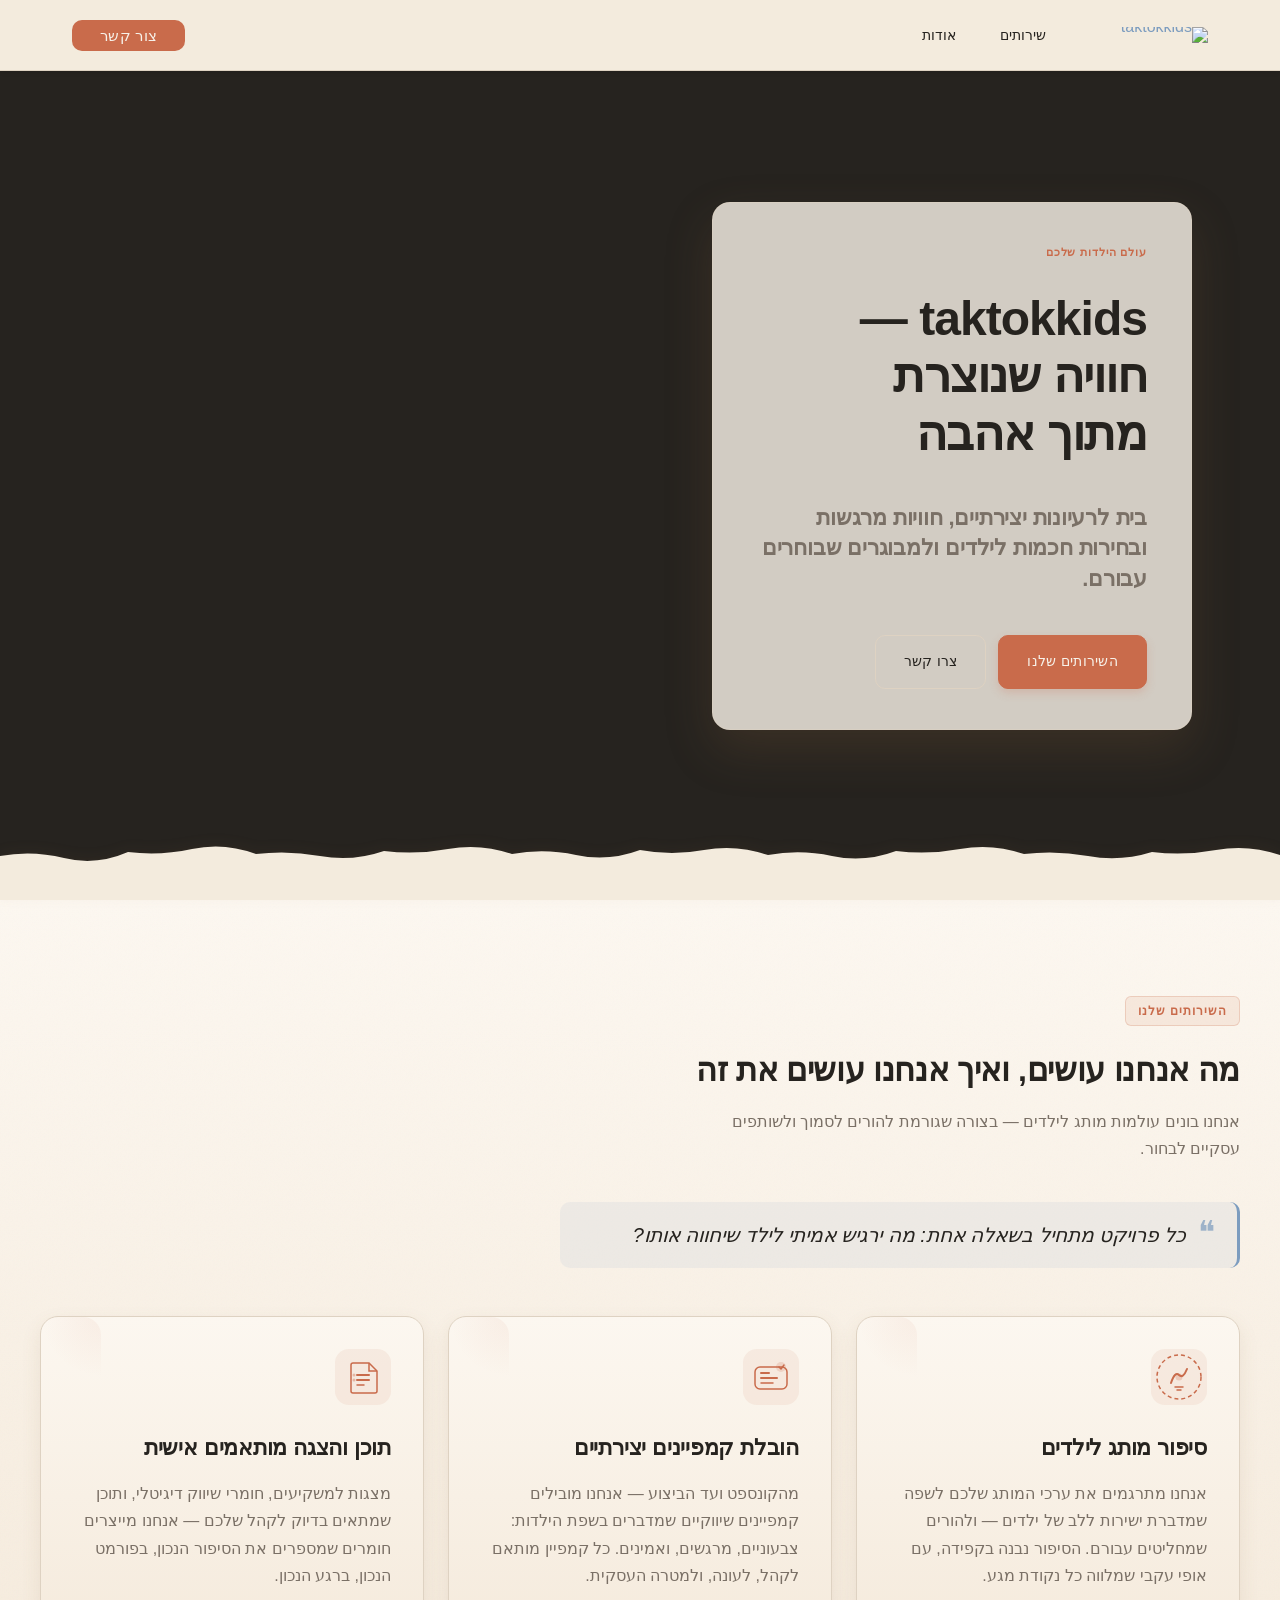
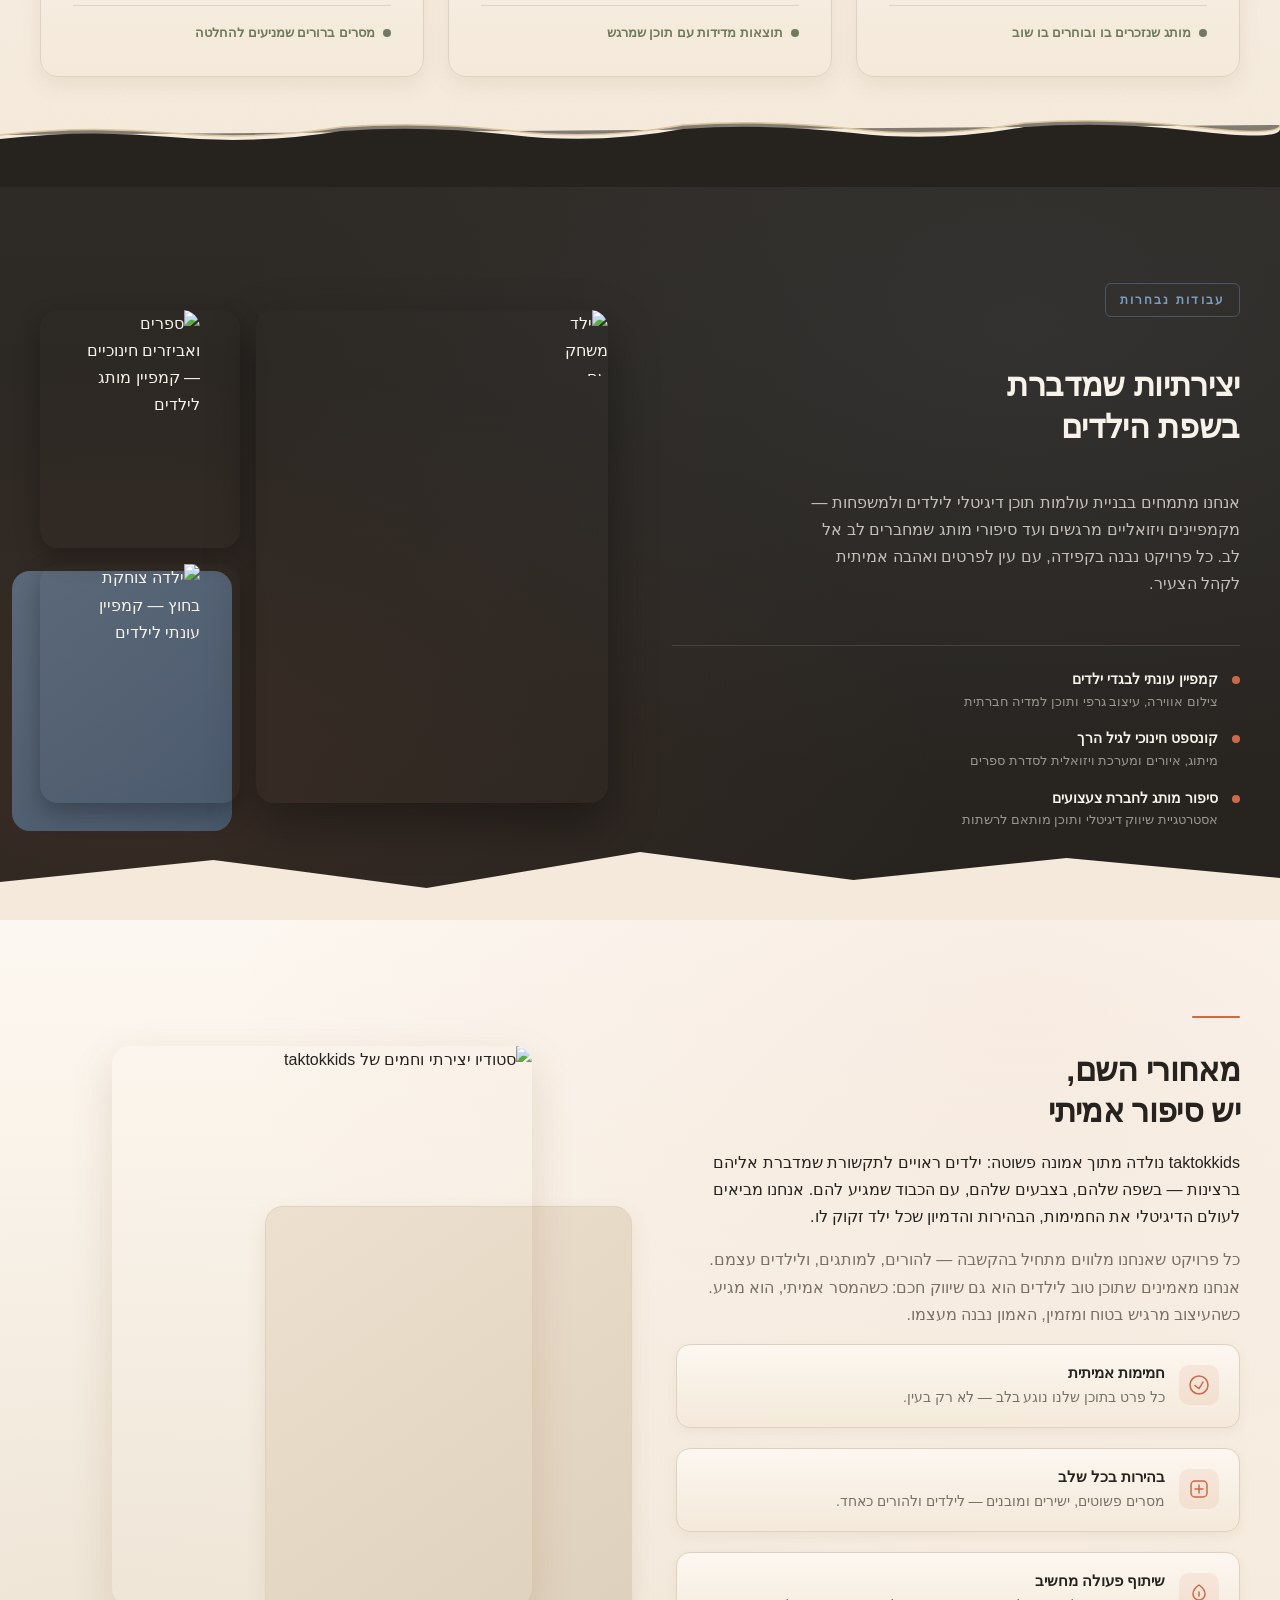
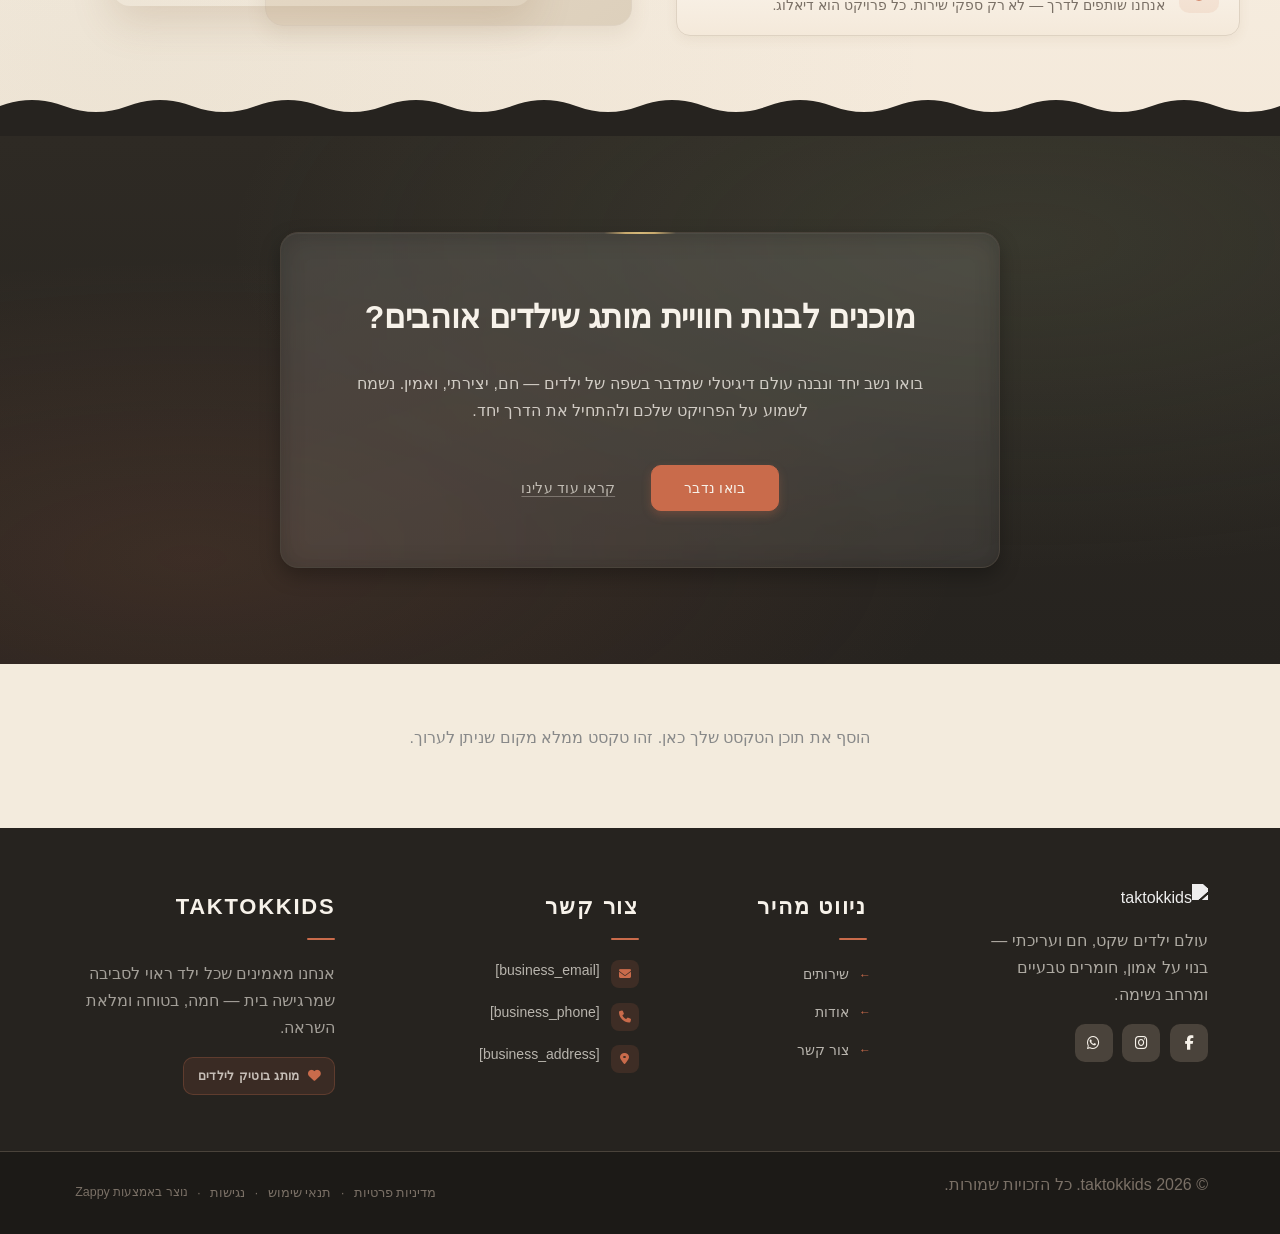
==== commit 6f4d0b2d: "Incremental sync: 1 page(s) — update_element" ====
--- a/public/index.html
+++ b/public/index.html
@@ -1 +1 @@
-<!doctype html><html dir="rtl" lang="he"><head><meta charset="UTF-8"><meta content="width=device-width,initial-scale=1" name="viewport"><meta content="index, follow" name="robots"><title>digital marketing services — taktokkids</title><meta content="גלו כיצד taktokkids מובילה עסקים להצלחה דיגיטלית מלאה. שירותי שיווק דיגיטלי מתקדמים, ניהול רשתות חברתיות ואסטרטגיות מנצחות שיהפכו את המותג שלכם לבלתי נשכח. הצטרפו אלינו עוד היום!" name="description"><meta content="digital marketing services, שיווק דיגיטלי, digital marketing agency, marketing, קידום עסקים" name="keywords"><link href="/assets/favicon.ico" rel="icon" type="image/x-icon"><link href="/assets/favicon-16x16.png" rel="icon" type="image/png" sizes="16x16"><link href="/assets/favicon-32x32.png" rel="icon" type="image/png" sizes="32x32"><link href="/assets/favicon-48x48.png" rel="icon" type="image/png" sizes="48x48"><link href="/assets/favicon-192x192.png" rel="icon" type="image/png" sizes="192x192"><link href="/assets/favicon-512x512.png" rel="icon" type="image/png" sizes="512x512"><link href="/assets/apple-touch-icon.png" rel="apple-touch-icon"><script>!function(){"use strict";var t="6b8d419a-8a26-4a65-ace0-37fadb36703c",e="https://api.zappy5.com/api/analytics/track",a=18e5,n=2592e6,o=!0,i=!0,r=!0;var s=function(){var e="zappy_visitor_"+t,a=null;try{if(a=localStorage.getItem(e)){var o=JSON.parse(a),i=Date.now();if(i-o.created<n)return o.lastSeen=i,localStorage.setItem(e,JSON.stringify(o)),o.id}}catch(t){console.warn("Zappy Analytics: LocalStorage not available")}var r="zv_"+Date.now()+"_"+Math.random().toString(36).substr(2,9);try{localStorage.setItem(e,JSON.stringify({id:r,created:Date.now(),lastSeen:Date.now()}))}catch(t){}return r}(),c=function(){var e="zappy_session_"+t,n=null;try{if(n=sessionStorage.getItem(e)){var o=JSON.parse(n),i=Date.now();if(i-o.timestamp<a)return o.timestamp=i,sessionStorage.setItem(e,JSON.stringify(o)),o.id}}catch(t){console.warn("Zappy Analytics: SessionStorage not available")}var r="zs_"+Date.now()+"_"+Math.random().toString(36).substr(2,9);try{sessionStorage.setItem(e,JSON.stringify({id:r,timestamp:Date.now()}))}catch(t){}return r}();function l(a,n){n=n||{};var o={website_id:t,event_type:a,page_path:window.location.pathname,referrer:document.referrer||"direct",visitor_id:s,session_id:c,metadata:n};if(navigator.sendBeacon){var i=new Blob([JSON.stringify(o)],{type:"application/json"});navigator.sendBeacon(e,i)}else fetch(e,{method:"POST",headers:{"Content-Type":"application/json"},body:JSON.stringify(o),keepalive:!0}).catch(function(t){console.warn("Zappy Analytics: Failed to track event",t)})}o&&l("pageview",{title:document.title,url:window.location.href}),i&&document.addEventListener("click",function(t){var e=t.target;if("BUTTON"===e.tagName||e.closest("button")){var a="BUTTON"===e.tagName?e:e.closest("button");l("click",{element:"button",text:a.textContent.trim().substring(0,100),id:a.id||null,class:a.className||null})}else if("A"===e.tagName||e.closest("a")){var n="A"===e.tagName?e:e.closest("a");l("navigation",{element:"link",text:n.textContent.trim().substring(0,100),href:n.href,external:n.hostname!==window.location.hostname})}},!0),r&&document.addEventListener("submit",function(t){var e=t.target;l("form_submit",{form_id:e.id||null,form_name:e.name||null,form_action:e.action||null,form_method:e.method||"GET"})},!0);var d=Date.now();window.addEventListener("beforeunload",function(){l("page_unload",{time_on_page:Math.floor((Date.now()-d)/1e3),page_path:window.location.pathname})}),window.zappyAnalytics={track:l,getVisitorId:function(){return s},getSessionId:function(){return c}}}()</script><meta content="digital marketing services — taktokkids" property="og:title"><meta content="גלו כיצד taktokkids מובילה עסקים להצלחה דיגיטלית מלאה. שירותי שיווק דיגיטלי מתקדמים, ניהול רשתות חברתיות ואסטרטגיות מנצחות שיהפכו את המותג שלכם לבלתי נשכח. הצטרפו אלינו עוד היום!" property="og:description"><meta content="summary_large_image" name="twitter:card"><meta content="digital marketing services — taktokkids" name="twitter:title"><meta content="גלו כיצד taktokkids מובילה עסקים להצלחה דיגיטלית מלאה. שירותי שיווק דיגיטלי מתקדמים, ניהול רשתות חברתיות ואסטרטגיות מנצחות שיהפכו את המותג שלכם לבלתי נשכח. הצטרפו אלינו עוד היום!" name="twitter:description"><meta content="website" property="og:type"><meta content="he_IL" property="og:locale"><link href="https://cdnjs.cloudflare.com/ajax/libs/font-awesome/6.4.0/css/all.min.css" rel="stylesheet"><link href="/assets/favicon.ico" rel="icon" type="image/x-icon"><link href="/assets/favicon-16x16.png" rel="icon" type="image/png" sizes="16x16"><link href="/assets/favicon-32x32.png" rel="icon" type="image/png" sizes="32x32"><link href="/assets/favicon-48x48.png" rel="icon" type="image/png" sizes="48x48"><link href="/assets/favicon-192x192.png" rel="icon" type="image/png" sizes="192x192"><link href="/assets/favicon-512x512.png" rel="icon" type="image/png" sizes="512x512"><link href="/assets/apple-touch-icon.png" rel="apple-touch-icon"><link href="https://cdn.jsdelivr.net/npm/vanilla-cookieconsent@3/dist/cookieconsent.css" rel="stylesheet"><script src="https://cdn.jsdelivr.net/npm/vanilla-cookieconsent@3/dist/cookieconsent.umd.js"></script><script src="https://cdn.jsdelivr.net/gh/mickidum/acc_toolbar/acctoolbar/acctoolbar.min.js"></script><link href="/styles.css" rel="stylesheet"><style id="zappy-dropdown-submenu-styles">#navMenu li:has(.sub-menu),.nav-menu li:has(.sub-menu),.navbar li:has(.sub-menu),nav li:has(.sub-menu){position:relative}#navMenu .sub-menu,.nav-menu .sub-menu,.navbar .sub-menu,nav .sub-menu{display:block!important;position:absolute!important;top:100%;left:0;min-width:220px;background:#fff;border-radius:8px;box-shadow:0 8px 25px rgba(0,0,0,.15);padding:8px 0;opacity:0;visibility:hidden;transform:translateY(10px);transition:all .3s ease;z-index:1000;list-style:none;pointer-events:none}#navMenu li:hover>.sub-menu,.nav-menu li:hover>.sub-menu,.navbar li:hover>.sub-menu,nav li:hover>.sub-menu{opacity:1!important;visibility:visible!important;transform:translateY(0)!important;pointer-events:auto!important}.sub-menu li{list-style:none;margin:0;padding:0}.sub-menu a{display:block!important;padding:10px 16px!important;color:var(--text-dark,#333)!important;font-weight:500;text-decoration:none;white-space:nowrap;transition:background-color .2s}.sub-menu .zappy-nav-child>a{padding-left:28px!important;font-size:.9em!important;opacity:.85!important}[dir=rtl] .sub-menu .zappy-nav-child>a,html[lang=ar] .sub-menu .zappy-nav-child>a,html[lang=he] .sub-menu .zappy-nav-child>a{padding-left:10px!important;padding-right:28px!important}.sub-menu .zappy-nav-parent>a{font-weight:600!important}.sub-menu a:hover{background-color:#f5f5f5}[dir=rtl] .nav-menu .sub-menu,[dir=rtl] .navbar .sub-menu,[dir=rtl] nav .sub-menu,html[lang=ar] .nav-menu .sub-menu,html[lang=ar] .navbar .sub-menu,html[lang=ar] nav .sub-menu,html[lang=he] .nav-menu .sub-menu,html[lang=he] .navbar .sub-menu,html[lang=he] nav .sub-menu{left:auto!important;right:0!important}.sub-menu:empty,.sub-menu:not(:has(li)):not(:has(> a)),.sub-menu:not(:has(li:not(.zappy-hidden-menu-item))):not(:has(> a)){display:none!important;opacity:0!important;visibility:hidden!important;pointer-events:none!important}li:has(.menu-group-title):hover>.sub-menu{opacity:1!important;visibility:visible!important;transform:translateY(0)!important;pointer-events:auto!important}#navMenu>li>.menu-group-title,.nav-menu>li>.menu-group-title{display:inline-block;padding:.5rem 1rem;cursor:default;user-select:none}@media (max-width:768px){#navMenu .sub-menu,.nav-menu .sub-menu,.navbar .sub-menu,nav .sub-menu{position:static!important;transform:none!important;box-shadow:none!important;background:0 0!important;max-height:0;overflow:hidden;opacity:0;visibility:hidden;transition:max-height .3s ease,opacity .3s ease;padding:0!important;border-radius:0!important}#navMenu .sub-menu.mobile-expanded,.nav-menu .sub-menu.mobile-expanded,.navbar .sub-menu.mobile-expanded{max-height:none!important;overflow-y:visible!important;opacity:1!important;visibility:visible!important;padding:8px 0 8px 16px!important}[dir=rtl] .sub-menu.mobile-expanded,html[lang=he] .sub-menu.mobile-expanded{padding:8px 16px 8px 0!important}#navMenu li:hover>.sub-menu,.nav-menu li:hover>.sub-menu,.navbar li:hover>.sub-menu,nav li:hover>.sub-menu{opacity:0;visibility:hidden;pointer-events:none}#navMenu li>.sub-menu.mobile-expanded,.nav-menu li>.sub-menu.mobile-expanded,.navbar li>.sub-menu.mobile-expanded,nav li>.sub-menu.mobile-expanded{opacity:1!important;visibility:visible!important;pointer-events:auto!important}#navMenu li:has(.sub-menu),.nav-menu li:has(.sub-menu),.navbar li:has(.sub-menu),nav li:has(.sub-menu){display:flex!important;flex-wrap:wrap!important;align-items:center!important;position:relative!important;min-height:44px!important}#navMenu li:has(.sub-menu)>a,.nav-menu li:has(.sub-menu)>a,.navbar li:has(.sub-menu)>a,nav li:has(.sub-menu)>a{flex:1!important;min-width:0!important}#navMenu li:has(.sub-menu)>.menu-group-title,.nav-menu li:has(.sub-menu)>.menu-group-title,.navbar li:has(.sub-menu)>.menu-group-title,nav li:has(.sub-menu)>.menu-group-title{flex:1!important;min-width:0!important;padding:0!important;line-height:inherit!important}#navMenu li:has(.sub-menu)>.sub-menu,.nav-menu li:has(.sub-menu)>.sub-menu,.navbar li:has(.sub-menu)>.sub-menu,nav li:has(.sub-menu)>.sub-menu{flex-basis:100%!important;width:100%!important}#navMenu li:has(.sub-menu)>a [class*=arrow],#navMenu li:has(.sub-menu)>a [class*=chevron],.nav-menu li:has(.sub-menu)>a .fa-angle-down,.nav-menu li:has(.sub-menu)>a .fa-chevron-down,.nav-menu li:has(.sub-menu)>a [class*=arrow],.nav-menu li:has(.sub-menu)>a [class*=chevron],nav li:has(.sub-menu)>a [class*=arrow],nav li:has(.sub-menu)>a [class*=chevron]{display:none!important;visibility:hidden!important}.mobile-submenu-toggle{display:flex!important;align-items:center!important;justify-content:center!important;width:44px!important;height:auto!important;background:0 0!important;border:none!important;cursor:pointer!important;color:var(--text-dark)!important;position:static!important;flex-shrink:0!important;align-self:stretch!important;z-index:2!important;padding:0!important;margin:0!important}.mobile-submenu-toggle::after{content:''!important;width:0!important;height:0!important;border-left:6px solid transparent!important;border-right:6px solid transparent!important;border-top:7px solid currentColor!important;transition:transform .3s ease!important}.mobile-submenu-toggle.expanded::after{transform:rotate(180deg)!important}.sub-menu a{padding:10px 0!important;display:block!important;color:var(--text-dark)!important;white-space:normal!important}.sub-menu .zappy-nav-child>a{padding-left:28px!important;font-size:.9em!important;opacity:.85!important}[dir=rtl] .sub-menu .zappy-nav-child>a,html[lang=ar] .sub-menu .zappy-nav-child>a,html[lang=he] .sub-menu .zappy-nav-child>a{padding-left:0!important;padding-right:28px!important}.sub-menu .zappy-nav-parent>a{font-weight:600!important}#navMenu.active,.nav-menu.active{max-width:100vw!important;overflow-x:hidden!important;box-sizing:border-box!important}.navbar .sub-menu li a,.zappy-products-dropdown .sub-menu a,nav.navbar .sub-menu li a{color:var(--text-dark)!important}}@media (min-width:769px){.mobile-submenu-toggle{display:none!important}}</style><style id="mobile-lang-menu-deployed-css">@media (max-width:768px){.lang-switcher,.nav-container .lang-switcher,.nav-cta-container .lang-switcher,.nav-ecommerce-icons .lang-switcher,.nav-icons-left .lang-switcher,.navbar .lang-switcher,.navbar .nav-cta-container .lang-switcher{display:none!important}.mobile-lang-menu{width:100%;border-top:1px solid rgba(128,128,128,.2);padding:8px 0 0 0;margin-top:8px}.mobile-lang-toggle{display:flex!important;align-items:center;justify-content:space-between;width:100%;padding:12px 16px;background:0 0;border:none;cursor:pointer;font-size:15px;color:inherit;font-family:inherit}.mobile-lang-toggle::after{content:'';display:inline-block;width:8px;height:8px;border-right:2px solid currentColor;border-bottom:2px solid currentColor;transform:rotate(45deg);transition:transform .3s ease;margin-left:8px}.mobile-lang-toggle.expanded::after{transform:rotate(-135deg)}.mobile-lang-options{max-height:0;overflow:hidden;transition:max-height .3s ease}.mobile-lang-options.expanded{max-height:300px}.mobile-lang-option{display:flex!important;align-items:center;gap:10px;padding:10px 24px;text-decoration:none;color:inherit;font-size:14px;font-family:inherit}.mobile-lang-option:hover{background:rgba(128,128,128,.1)}.mobile-lang-option.active{font-weight:600;opacity:.7;pointer-events:none}.mobile-lang-option img{width:20px;height:20px;border-radius:50%}}@media (min-width:769px){.mobile-lang-menu{display:none!important}}</style><style id="zappy-widget-visibility">#mic-access-tool-box,#mic-access-tool-general-button,#mic-init-access-tool #mic-access-tool-box,#mic-init-access-tool #mic-access-tool-general-button,#mic-init-access-tool .mic-access-tool-general-button,._access-icon,._access-menu,.mic-access-tool-box,.mic-access-tool-general-button,div[id*=mic-access-tool-box]{display:none!important;visibility:hidden!important;opacity:0!important;pointer-events:none!important}</style></head><body><nav class="navbar" dir="rtl"><button aria-label="Menu" class="mobile-toggle" id="mobileToggle"><svg viewBox="0 0 24 24" fill="none" height="24" width="24" class="hamburger-icon"><path d="M3 12h18M3 6h18M3 18h18" stroke="currentColor" stroke-width="2" stroke-linecap="round"></path></svg><svg viewBox="0 0 24 24" fill="none" height="24" width="24" class="close-icon" style="display:none"><path d="M18 6L6 18M6 6l12 12" stroke="currentColor" stroke-width="2" stroke-linecap="round"></path></svg></button><button aria-label="Call" class="phone-header-btn" data-phone="[business_phone]"><svg viewBox="0 0 24 24" fill="currentColor" height="20" width="20"><path d="M22 16.92v3a2 2 0 0 1-2.18 2 19.79 19.79 0 0 1-8.63-3.07 19.5 19.5 0 0 1-6-6 19.79 19.79 0 0 1-3.07-8.67A2 2 0 0 1 4.11 2h3a2 2 0 0 1 2 1.72 12.84 12.84 0 0 0 .7 2.81 2 2 0 0 1-.45 2.11L8.09 9.91a16 16 0 0 0 6 6l1.27-1.27a2 2 0 0 1 2.11-.45 12.84 12.84 0 0 0 2.81.7A2 2 0 0 1 22 16.92z"></path></svg></button><div class="nav-container"><div class="nav-right-group"><div class="nav-brand"><a href="/" class="logo-link"><img alt="taktokkids" src="/assets/taktokkids-general-logo.webp" class="logo"></a></div><ul class="nav-menu" id="navMenu"><li><a href="/services">שירותים</a></li><li><a href="/about">אודות</a></li></ul></div><div class="nav-cta-container"><a href="/contact" class="nav-cta-btn">צור קשר</a></div></div></nav><script>window.addEventListener("load",function(){const e=document.querySelector(".navbar, nav, header");if(!e)return void console.log("[Navbar] Navbar element not found");let t=document.getElementById("mobileToggle")||document.querySelector(".mobile-toggle")||document.querySelector(".hamburger")||document.querySelector(".hamburger-menu")||document.querySelector(".menu-toggle")||document.querySelector(".burger-menu")||document.querySelector('[aria-label="Menu"]')||document.querySelector('[aria-label="תפריט"]');const o=document.querySelector(".phone-header-btn"),n=window.getComputedStyle(e);let r=n.backgroundColor;if(console.log("[Navbar] Initial navbar background:",r),"transparent"===r||"rgba(0, 0, 0, 0)"===r||r.startsWith("rgba")&&r.includes(", 0)")){const e=n.backgroundImage;if(e&&"none"!==e)console.log("[Navbar] Navbar has background image/gradient, using dark text"),r="rgb(240, 240, 240)";else{const e=window.getComputedStyle(document.body).backgroundColor;console.log("[Navbar] Navbar transparent, using body background:",e),r=e}}const i=r.match(/\d+/g);if(i&&i.length>=3){const e=(.299*parseInt(i[0])+.587*parseInt(i[1])+.114*parseInt(i[2]))/255;console.log("[Navbar] Mobile button colors preserved from Claude CSS (luminance:",e.toFixed(2)+")");const n=document.createElement("style");n.id="zappy-mobile-nav-fix";document.documentElement.lang;document.documentElement.dir,n.textContent='\n        /* Hide mobile buttons on desktop, show only on mobile */\n        @media (min-width: 769px) {\n          .mobile-toggle,\n          .phone-header-btn {\n            display: none !important;\n          }\n        }\n        \n        /* Show and position mobile buttons correctly on mobile */\n        @media (max-width: 768px) {\n          .mobile-toggle,\n          .phone-header-btn {\n            position: absolute !important;\n            top: 50% !important;\n            transform: translateY(-50%) !important;\n            z-index: 1001 !important;\n            display: flex !important;\n            align-items: center !important;\n            justify-content: center !important;\n            width: 36px !important;\n            height: 36px !important;\n            border-radius: 50% !important;\n            border: none !important;\n            cursor: pointer !important;\n            padding: 6px !important;\n            background: none !important;\n            color: var(--nav-text, var(--text-dark)) !important;\n          }\n          \n          /* LTR positioning (default): hamburger LEFT, phone RIGHT */\n          html:not([dir="rtl"]):not([lang="he"]):not([lang="ar"]) .mobile-toggle,\n          html[dir="ltr"] .mobile-toggle {\n            left: 12px !important;\n            right: auto !important;\n          }\n          html:not([dir="rtl"]):not([lang="he"]):not([lang="ar"]) .phone-header-btn,\n          html[dir="ltr"] .phone-header-btn {\n            right: 12px !important;\n            left: auto !important;\n          }\n          \n          /* RTL positioning: hamburger RIGHT, phone LEFT */\n          html[dir="rtl"] .mobile-toggle,\n          html[lang="he"] .mobile-toggle,\n          html[lang="ar"] .mobile-toggle {\n            right: 12px !important;\n            left: auto !important;\n          }\n          html[dir="rtl"] .phone-header-btn,\n          html[lang="he"] .phone-header-btn,\n          html[lang="ar"] .phone-header-btn {\n            left: 12px !important;\n            right: auto !important;\n          }\n          \n          /* CRITICAL: Ensure nav-container has min-height on mobile */\n          /* All children are positioned absolutely/fixed on mobile, so height:auto collapses to 0 */\n          .nav-container {\n            min-height: 70px !important;\n            position: relative !important;\n          }\n          \n          /* Ensure SVG icons are properly sized and inherit color */\n          .mobile-toggle svg,\n          .phone-header-btn svg {\n            width: 24px !important;\n            height: 24px !important;\n            /* Don\'t force display - let JavaScript control hamburger/close toggle */\n          }\n          \n          /* Reset nav-cta-container on mobile - remove desktop box-shadow/padding */\n          /* that creates a visible ghost box when CTA button is hidden */\n          .nav-cta-container {\n            box-shadow: none !important;\n            padding: 0 !important;\n          }\n          \n          /* Hide nav-cta-container entirely on mobile when there\'s no lang-switcher */\n          /* (only the CTA button is inside, and it\'s hidden on mobile) */\n          .nav-cta-container:not(:has(.lang-switcher)) {\n            display: none !important;\n          }\n          \n          /* CRITICAL: Prevent hero image fade gradient from bleeding over headline text */\n          /* The .image-fade-gradient has bottom: -30px (extends below parent) */\n          /* On mobile stacked layout, this overlaps the h1 text below the image */\n          .hero-image-column {\n            overflow: hidden !important;\n          }\n          .image-fade-gradient {\n            bottom: 0 !important;\n          }\n          \n          /* Hide desktop language switcher on mobile - hamburger menu handles it */\n          /* High specificity to override stored CSS */\n          .lang-switcher,\n          .nav-cta-container .lang-switcher,\n          .nav-container .lang-switcher,\n          .navbar .lang-switcher,\n          .navbar .nav-cta-container .lang-switcher {\n            display: none !important;\n          }\n        }\n      ';const r=document.getElementById("zappy-mobile-nav-fix");r&&r.remove(),document.head.appendChild(n),console.log("[Navbar] Critical CSS injected for mobile nav positioning");const l=window.innerWidth<=768;if(t){const e=t.querySelector(".hamburger-icon"),o=t.querySelector(".close-icon");e&&(e.style.setProperty("width","24px","important"),e.style.setProperty("height","24px","important"),e.style.setProperty("display","block","important")),o&&(o.style.setProperty("width","24px","important"),o.style.setProperty("height","24px","important"),o.style.setProperty("display","none","important")),l?(t.style.setProperty("position","absolute","important"),t.style.setProperty("top","50%","important"),t.style.setProperty("transform","translateY(-50%)","important"),t.style.setProperty("z-index","1001","important"),t.style.removeProperty("left"),t.style.removeProperty("right"),console.log("[Navbar] Mobile toggle positioning applied (mobile viewport)")):(t.style.removeProperty("position"),t.style.removeProperty("top"),t.style.removeProperty("transform"),t.style.removeProperty("z-index"),t.style.removeProperty("left"),t.style.removeProperty("right"),console.log("[Navbar] Desktop viewport - cleared mobile toggle inline positioning"))}if(o){const e=o.querySelector("svg");e&&(e.style.width="24px",e.style.height="24px",e.setAttribute("width","24"),e.setAttribute("height","24")),l?(o.style.setProperty("position","absolute","important"),o.style.setProperty("top","50%","important"),o.style.setProperty("transform","translateY(-50%)","important"),o.style.setProperty("z-index","1001","important"),o.style.removeProperty("left"),o.style.removeProperty("right"),console.log("[Navbar] Phone button positioning applied (mobile viewport)")):(o.style.removeProperty("position"),o.style.removeProperty("top"),o.style.removeProperty("transform"),o.style.removeProperty("z-index"),o.style.removeProperty("left"),o.style.removeProperty("right"),console.log("[Navbar] Desktop viewport - cleared phone button inline positioning"))}}else console.log("[Navbar] Could not parse background color:",r);t=document.getElementById("mobileToggle")||document.querySelector(".mobile-toggle")||document.querySelector(".hamburger")||document.querySelector(".hamburger-menu")||document.querySelector(".menu-toggle")||document.querySelector(".burger-menu")||document.querySelector('[aria-label="Menu"]')||document.querySelector('[aria-label="תפריט"]');const l=document.getElementById("navMenu")||document.querySelector(".nav-menu")||document.querySelector(".nav-links")||document.querySelector("nav ul:not(.submenu)");if(!t||!l)return void console.log("[Navbar] Mobile toggle or menu not found:",{toggle:!!t,menu:!!l});l.id||(l.id="navMenu"),console.log("[Navbar] Initializing mobile menu...");const a=t.cloneNode(!0);t.parentNode.replaceChild(a,t),a.addEventListener("click",function(e){e.preventDefault(),e.stopPropagation();const t=this.querySelector(".hamburger-icon"),o=this.querySelector(".close-icon");l.classList.contains("active")?(l.classList.remove("active"),t&&t.style.setProperty("display","block","important"),o&&o.style.setProperty("display","none","important"),document.body.style.overflow="",console.log("[Navbar] Menu closed")):(l.classList.add("active"),t&&t.style.setProperty("display","none","important"),o&&o.style.setProperty("display","block","important"),document.body.style.overflow="hidden",console.log("[Navbar] Menu opened"))}),l.querySelectorAll("a").forEach(function(e){e.addEventListener("click",function(){if("#"===this.getAttribute("href"))return;const e=a.querySelector(".hamburger-icon"),t=a.querySelector(".close-icon");l.classList.remove("active"),e&&e.style.setProperty("display","block","important"),t&&t.style.setProperty("display","none","important"),document.body.style.overflow="",console.log("[Navbar] Menu closed (link clicked)")})});var s=l.querySelectorAll(".dropdown-toggle");s.forEach(function(e){e.addEventListener("click",function(e){e.preventDefault(),e.stopPropagation();var t=this.closest(".nav-dropdown");t&&(t.parentNode.querySelectorAll(".nav-dropdown.open").forEach(function(e){e!==t&&e.classList.remove("open")}),t.classList.toggle("open"),console.log("[Navbar] Dropdown toggled:",t.classList.contains("open")?"open":"closed"))})}),document.addEventListener("click",function(e){e.target.closest(".nav-dropdown")||document.querySelectorAll(".nav-dropdown.open").forEach(function(e){e.classList.remove("open")})}),console.log("[Navbar] Dropdown handlers initialized for "+s.length+" dropdowns"),o&&o.addEventListener("click",function(){const e=document.querySelectorAll('a[href^="tel:"]'),t=e.length>0?e[0].getAttribute("href").replace("tel:",""):"[business_phone]";window.location.href="tel:"+t,console.log("[Navbar] Phone button clicked")}),console.log("[Navbar] Mobile menu initialized successfully");const p=function(){const e=document.querySelector(".whatsapp-float");e&&(window.innerWidth>=769?(e.style.setProperty("display","none","important"),e.style.setProperty("visibility","hidden","important"),e.style.setProperty("opacity","0","important"),e.style.setProperty("pointer-events","none","important"),console.log("[WhatsApp] Button hidden on desktop")):(e.style.removeProperty("display"),e.style.removeProperty("visibility"),e.style.removeProperty("opacity"),e.style.removeProperty("pointer-events"),console.log("[WhatsApp] Button visible on mobile")))};let c;p(),window.addEventListener("resize",function(){clearTimeout(c),c=setTimeout(p,100)})})</script><main><section class="index-hero-section" data-layout-spec="בית-hero" dir="rtl" data-hero-type="fullscreen-scrim"><div class="index-hero-bg"><img alt="ילד משחק בסביבה חמה ויצירתית עם חומרים טבעיים" src="/assets/site-index-hero-image-1.webp" data-context="Warm cinematic lifestyle photograph of a child playing with natural wooden toys and tactile craft materials in a sun-drenched, minimal Scandinavian-inspired room. Earthy tones: cream walls, linen textures, terracotta accents. Soft natural window light. Boutique calm, editorial quality. No text. Wide landscape format for full-bleed hero background." data-placeholder="index-hero-image-1" height="900" width="1440" data-hero-bg="true"></div><div class="index-hero-scrim" aria-hidden="true"></div><div class="index-hero-container"><article class="index-hero-card"><span class="index-hero-label">עולם הילדות שלכם</span><h1 class="index-hero-headline">taktokkids —<br>חוויה שנוצרת<br>מתוך אהבה</h1><h3 class="index-hero-subtitle">בית לרעיונות יצירתיים, חוויות מרגשות ובחירות חכמות לילדים ולמבוגרים שבוחרים עבורם.</h3><div class="index-hero-ctas"><a href="/services" class="index-hero-btn-primary">השירותים שלנו</a><a href="/contact" class="index-hero-btn-secondary">צרו קשר</a></div></article></div><div class="index-hero-divider-wrapper"><svg viewBox="0 0 1440 88" xmlns="http://www.w3.org/2000/svg" aria-hidden="true" data-no-icon-edit="true" preserveAspectRatio="none"><path d="M0,88 L0,44 Q36,38 72,46 T144,40 Q180,44 216,37 T288,42 Q324,38 360,44 T432,39 Q468,43 504,37 T576,42 Q612,36 648,43 T720,38 Q756,44 792,38 T864,43 Q900,37 936,44 T1008,39 Q1044,43 1080,37 T1152,42 Q1188,38 1224,44 T1296,40 Q1332,44 1368,38 T1440,43 L1440,88 Z" fill="#F3EBDD"></path></svg></div></section><section class="index-services-section" data-layout-spec="בית-services" dir="rtl"><div class="index-services-texture" aria-hidden="true"></div><div class="index-services-container"><div class="index-services-header"><div class="index-services-label">השירותים שלנו</div><h2 class="index-services-title">מה אנחנו עושים, ואיך אנחנו עושים את זה</h2><p class="index-services-intro">אנחנו בונים עולמות מותג לילדים — בצורה שגורמת להורים לסמוך ולשותפים עסקיים לבחור.</p></div><div class="index-services-pullquote" aria-label="ציטוט מוביל"><span class="index-services-pullquote-mark" aria-hidden="true">❝</span><span class="index-services-pullquote-text">כל פרויקט מתחיל בשאלה אחת: מה ירגיש אמיתי לילד שיחווה אותו?</span></div><div class="index-services-grid"><article class="index-services-card"><div class="index-services-card-icon" aria-hidden="true"><svg viewBox="0 0 48 48" xmlns="http://www.w3.org/2000/svg" data-element-type="icon" data-icon-type="svg" fill="none" height="48" width="48"><circle cx="24" cy="24" r="22" stroke="currentColor" stroke-width="1.5" stroke-dasharray="4 3"></circle><path d="M16 30 Q20 18 24 22 Q28 26 32 16" stroke="currentColor" stroke-width="2" stroke-linecap="round" fill="none"></path><circle cx="24" cy="24" r="3.5" fill="currentColor" opacity="0.25"></circle><path d="M20 34 L28 34" stroke="currentColor" stroke-width="1.5" stroke-linecap="round"></path><path d="M22 37 L26 37" stroke="currentColor" stroke-width="1.5" stroke-linecap="round"></path></svg></div><div class="index-services-card-content"><h3 class="index-services-card-title">סיפור מותג לילדים</h3><p class="index-services-card-desc">אנחנו מתרגמים את ערכי המותג שלכם לשפה שמדברת ישירות ללב של ילדים — ולהורים שמחליטים עבורם. הסיפור נבנה בקפידה, עם אופי עקבי שמלווה כל נקודת מגע.</p><div class="index-services-card-outcome"><span class="index-services-outcome-dot" aria-hidden="true"></span><span>מותג שנזכרים בו ובוחרים בו שוב</span></div></div></article><article class="index-services-card"><div class="index-services-card-icon" aria-hidden="true"><svg viewBox="0 0 48 48" xmlns="http://www.w3.org/2000/svg" data-element-type="icon" data-icon-type="svg" fill="none" height="48" width="48"><rect height="22" rx="5" stroke="currentColor" stroke-width="1.5" width="32" x="8" y="14" fill="none"></rect><path d="M14 20 L22 20" stroke="currentColor" stroke-width="2" stroke-linecap="round"></path><path d="M14 25 L30 25" stroke="currentColor" stroke-width="2" stroke-linecap="round"></path><path d="M14 30 L26 30" stroke="currentColor" stroke-width="1.5" stroke-linecap="round"></path><circle cx="34" cy="14" r="5" fill="currentColor" opacity="0.18"></circle><path d="M32 14 L34 16 L37 12" stroke="currentColor" stroke-width="1.5" stroke-linecap="round" stroke-linejoin="round"></path></svg></div><div class="index-services-card-content"><h3 class="index-services-card-title">הובלת קמפיינים יצירתיים</h3><p class="index-services-card-desc">מהקונספט ועד הביצוע — אנחנו מובילים קמפיינים שיווקיים שמדברים בשפת הילדות: צבעוניים, מרגשים, ואמינים. כל קמפיין מותאם לקהל, לעונה, ולמטרה העסקית.</p><div class="index-services-card-outcome"><span class="index-services-outcome-dot" aria-hidden="true"></span><span>תוצאות מדידות עם תוכן שמרגש</span></div></div></article><article class="index-services-card"><div class="index-services-card-icon" aria-hidden="true"><svg viewBox="0 0 48 48" xmlns="http://www.w3.org/2000/svg" data-element-type="icon" data-icon-type="svg" fill="none" height="48" width="48"><path d="M12 38 L12 12 Q12 10 14 10 L30 10 L38 18 L38 38 Q38 40 36 40 L14 40 Q12 40 12 38Z" stroke="currentColor" stroke-width="1.5" fill="none"></path><path d="M30 10 L30 18 L38 18" stroke="currentColor" stroke-width="1.5" fill="none"></path><path d="M18 22 L30 22" stroke="currentColor" stroke-width="2" stroke-linecap="round"></path><path d="M18 27 L30 27" stroke="currentColor" stroke-width="2" stroke-linecap="round"></path><path d="M18 32 L25 32" stroke="currentColor" stroke-width="1.5" stroke-linecap="round"></path><circle cx="15" cy="22" r="1.5" fill="currentColor" opacity="0.4"></circle><circle cx="15" cy="27" r="1.5" fill="currentColor" opacity="0.4"></circle></svg></div><div class="index-services-card-content"><h3 class="index-services-card-title">תוכן והצגה מותאמים אישית</h3><p class="index-services-card-desc">מצגות למשקיעים, חומרי שיווק דיגיטלי, ותוכן שמתאים בדיוק לקהל שלכם — אנחנו מייצרים חומרים שמספרים את הסיפור הנכון, בפורמט הנכון, ברגע הנכון.</p><div class="index-services-card-outcome"><span class="index-services-outcome-dot" aria-hidden="true"></span><span>מסרים ברורים שמניעים להחלטה</span></div></div></article></div></div><div class="index-services-divider-wrapper"><svg viewBox="0 0 1200 90" xmlns="http://www.w3.org/2000/svg" aria-hidden="true" data-no-icon-edit="true" preserveAspectRatio="none"><path d="M0,38 Q80,28 160,36 T320,30 Q400,24 480,34 T640,28 Q720,22 800,32 T960,26 Q1040,20 1120,30 T1200,28" stroke="#C9A96B" stroke-width="1.5" fill="#26231F" opacity="0.55"></path><path d="M0,90 L0,42 Q80,32 160,40 T320,34 Q400,28 480,38 T640,32 Q720,26 800,36 T960,30 Q1040,24 1120,34 T1200,32 L1200,90 Z" fill="#26231F"></path></svg></div></section><section class="index-showcase-section" data-layout-spec="בית-showcase" dir="rtl" id="index-showcase-section"><div class="showcase-container"><div class="showcase-text"><p class="zappy-editable"><span class="showcase-eyebrow">עבודות נבחרות</span></p><h2 class="showcase-heading">יצירתיות שמדברת<br>בשפת הילדים</h2><p class="showcase-desc">אנחנו מתמחים בבניית עולמות תוכן דיגיטלי לילדים ולמשפחות — מקמפיינים ויזואליים מרגשים ועד סיפורי מותג שמחברים לב אל לב. כל פרויקט נבנה בקפידה, עם עין לפרטים ואהבה אמיתית לקהל הצעיר.</p><ul class="showcase-captions"><li class="caption-item" data-grid-item-index="0"><span class="caption-dot"></span><div><strong>קמפיין עונתי לבגדי ילדים</strong><span>צילום אווירה, עיצוב גרפי ותוכן למדיה חברתית</span></div></li><li class="caption-item" data-grid-item-index="1"><span class="caption-dot"></span><div><strong>קונספט חינוכי לגיל הרך</strong><span>מיתוג, איורים ומערכת ויזואלית לסדרת ספרים</span></div></li><li class="caption-item" data-grid-item-index="2"><span class="caption-dot"></span><div><strong>סיפור מותג לחברת צעצועים</strong><span>אסטרטגיית שיווק דיגיטלי ותוכן מותאם לרשתות</span></div></li></ul></div><div class="showcase-image-group"><div class="showcase-backplate" aria-hidden="true"></div><figure class="showcase-img-main"><div style="position:relative !important;overflow:hidden !important;width:336px !important;max-width:100% !important;margin-left:auto !important;margin-right:auto !important;height:450px !important;display:block !important" data-element-id="img-1776984203110-phlo4qsov" data-element-type="image" data-zappy-wrapper-margins-applied="true" data-zappy-zoom-clip="true" data-zappy-zoom-wrapper="true" data-zappy-zoom-wrapper-height="450px" data-zappy-zoom-wrapper-width="336px" data-zappy-zoom-wrapper-width-mode="px"><img alt="ילד משחק עם צעצועים יצירתיים — תוכן מותג לילדים" src="/assets/site-index-showcase-image-1-1776984421165-nj0hjy.webp?v=1776984423259" data-context="A warm editorial lifestyle photograph of a young child playing creatively with colorful wooden toys on a natural linen surface. Soft natural light, warm tones, boutique brand feel, high quality photography for a kids content agency." data-placeholder="index-showcase-image-1" height="720" width="600" data-element-id="img-1776984203110-phlo4qsov" data-element-type="image" data-zappy-object-position="50% 50%" data-zappy-zoom="1" style="object-position:50% 50% !important;border-radius:8px;object-fit:cover !important;width:100% !important;height:100% !important;max-width:none !important;display:block !important;margin:0px !important;left:0% !important;top:0% !important;max-height:none !important" data-zappy-original-height="450.015625" data-zappy-original-width="336" data-zappy-mobile-object-position="78% 27%" data-zappy-mobile-zoom="1"></div></figure><div class="showcase-img-stack"><figure class="showcase-img-small"><div style="position:relative !important;overflow:hidden !important;width:120px !important;max-width:100% !important;margin-left:auto !important;margin-right:auto !important;height:122px !important;display:block !important" data-element-id="img-1776984203110-v3mflkzwo" data-element-type="image" data-zappy-wrapper-margins-applied="true" data-zappy-zoom-clip="true" data-zappy-zoom-wrapper="true" data-zappy-zoom-wrapper-height="122px" data-zappy-zoom-wrapper-width="120px" data-zappy-zoom-wrapper-width-mode="px"><img alt="ספרים ואביזרים חינוכיים — קמפיין מותג לילדים" src="/assets/site-index-showcase-image-2-1776984383611-4j60rf.webp?v=1776984386035" data-context="A styled flat-lay of colorful educational books, crayons, and handmade paper items arranged on a warm cream background. Editorial photography for a boutique childrens brand and digital marketing agency." data-placeholder="index-showcase-image-2" height="320" width="320" data-element-id="img-1776984203110-v3mflkzwo" data-element-type="image" data-zappy-object-position="50% 50%" data-zappy-zoom="1" style="object-position:50% 50% !important;margin:0px !important;left:0% !important;top:0% !important;width:100% !important;height:100% !important;max-width:none !important;max-height:none !important;display:block !important;object-fit:cover !important" data-zappy-original-height="122" data-zappy-original-width="120"></div></figure><figure class="showcase-img-small"><div style="position:relative !important;overflow:hidden !important;width:120px !important;max-width:100% !important;margin-left:auto !important;margin-right:auto !important;height:120px !important;display:block !important" data-element-id="img-1776984203111-ytpodj6xq" data-element-type="image" data-zappy-wrapper-margins-applied="true" data-zappy-zoom-clip="true" data-zappy-zoom-wrapper="true" data-zappy-zoom-wrapper-height="120px" data-zappy-zoom-wrapper-width="120px" data-zappy-zoom-wrapper-width-mode="px"><img alt="ילדה צוחקת בחוץ — קמפיין עונתי לילדים" src="/assets/site-index-showcase-image-3-1776984456928-0b46cp.webp?v=1776984458543" data-context="A cheerful young girl in pastel clothing laughing outdoors in soft golden light. Natural, candid portrait photography for a childrens lifestyle brand campaign, warm and editorial in style." data-placeholder="index-showcase-image-3" height="320" width="320" data-element-id="img-1776984203111-ytpodj6xq" data-element-type="image" data-zappy-object-position="50% 33%" data-zappy-zoom="1" style="object-position:50% 33% !important;object-fit:contain;width:auto;height:auto;max-width:600px;display:block;border-radius:8px;margin:0px !important"></div></figure></div></div></div><div class="showcase-divider-wrapper"><svg viewBox="0 0 1440 90" xmlns="http://www.w3.org/2000/svg" aria-hidden="true" data-no-icon-edit="true" preserveAspectRatio="none"><path d="M0,90 L0,52 L240,30 L480,58 L720,22 L960,50 L1200,28 L1440,48 L1440,90 Z" fill="#F4E9DA"></path></svg></div></section><section class="index-brand-story-section" data-layout-spec="בית-brand-story" dir="rtl"><div class="brand-story-texture" aria-hidden="true"></div><div class="brand-story-container"><div class="brand-story-content"><div class="brand-story-accent-rule" aria-hidden="true"></div><h2 class="brand-story-heading">מאחורי השם,<br>יש סיפור אמיתי</h2><p class="brand-story-lead">taktokkids נולדה מתוך אמונה פשוטה: ילדים ראויים לתקשורת שמדברת אליהם ברצינות — בשפה שלהם, בצבעים שלהם, עם הכבוד שמגיע להם. אנחנו מביאים לעולם הדיגיטלי את החמימות, הבהירות והדמיון שכל ילד זקוק לו.</p><p class="brand-story-body">כל פרויקט שאנחנו מלווים מתחיל בהקשבה — להורים, למותגים, ולילדים עצמם. אנחנו מאמינים שתוכן טוב לילדים הוא גם שיווק חכם: כשהמסר אמיתי, הוא מגיע. כשהעיצוב מרגיש בטוח ומזמין, האמון נבנה מעצמו.</p><ul class="brand-story-principles"><li class="principle-item"><span class="principle-icon" aria-hidden="true"><svg viewBox="0 0 22 22" xmlns="http://www.w3.org/2000/svg" data-element-type="icon" data-icon-type="svg" fill="none" height="22" width="22"><circle cx="11" cy="11" r="9" stroke="currentColor" stroke-width="1.5"></circle><path d="M7 11.5C8.5 13 10 14 11 14.5C12.5 12.5 14 10 15 8" stroke="currentColor" stroke-width="1.5" stroke-linecap="round"></path></svg></span><div class="principle-text"><strong>חמימות אמיתית</strong><span>כל פרט בתוכן שלנו נוגע בלב — לא רק בעין.</span></div></li><li class="principle-item"><span class="principle-icon" aria-hidden="true"><svg viewBox="0 0 22 22" xmlns="http://www.w3.org/2000/svg" data-element-type="icon" data-icon-type="svg" fill="none" height="22" width="22"><rect height="16" rx="4" stroke="currentColor" stroke-width="1.5" width="16" x="3" y="3"></rect><path d="M7 11h8M11 7v8" stroke="currentColor" stroke-width="1.5" stroke-linecap="round"></path></svg></span><div class="principle-text"><strong>בהירות בכל שלב</strong><span>מסרים פשוטים, ישירים ומובנים — לילדים ולהורים כאחד.</span></div></li><li class="principle-item"><span class="principle-icon" aria-hidden="true"><svg viewBox="0 0 22 22" xmlns="http://www.w3.org/2000/svg" data-element-type="icon" data-icon-type="svg" fill="none" height="22" width="22"><path d="M11 3C11 3 5 7 5 12a6 6 0 0012 0c0-5-6-9-6-9z" stroke="currentColor" stroke-width="1.5" stroke-linejoin="round"></path><path d="M11 14v-4" stroke="currentColor" stroke-width="1.5" stroke-linecap="round"></path></svg></span><div class="principle-text"><strong>שיתוף פעולה מחשיב</strong><span>אנחנו שותפים לדרך — לא רק ספקי שירות. כל פרויקט הוא דיאלוג.</span></div></li></ul></div><div class="brand-story-image-col"><div class="brand-story-backplate" aria-hidden="true"></div><figure class="brand-story-figure"><img alt="סטודיו יצירתי וחמים של taktokkids" src="/assets/site-index-brand-story-image-1.webp" data-context="Warm, editorial studio photograph showing a creative workspace for a child-centered brand: a wooden desk with colorful illustrated children books, soft pastel props, a small potted plant, gentle natural light streaming through a window, warm cream and terracotta tones, calm and inviting boutique atmosphere, portrait orientation" data-placeholder="index-brand-story-image-1" height="680" width="520" class="brand-story-img"></figure></div></div><div class="brand-story-divider-wrapper" aria-hidden="true"><svg viewBox="0 0 1200 80" xmlns="http://www.w3.org/2000/svg" aria-hidden="true" data-no-icon-edit="true" preserveAspectRatio="none"><path d="M0,80 L0,50 Q30,38 60,50 Q90,62 120,50 Q150,38 180,50 Q210,62 240,50 Q270,38 300,50 Q330,62 360,50 Q390,38 420,50 Q450,62 480,50 Q510,38 540,50 Q570,62 600,50 Q630,38 660,50 Q690,62 720,50 Q750,38 780,50 Q810,62 840,50 Q870,38 900,50 Q930,62 960,50 Q990,38 1020,50 Q1050,62 1080,50 Q1110,38 1140,50 Q1170,62 1200,50 L1200,80 Z" fill="var(--bg-dark)"></path></svg></div></section><section class="index-cta-section" data-layout-spec="בית-cta" dir="rtl"><div class="index-cta-wrapper"><div class="index-cta-container"><div class="index-cta-accent-line" aria-hidden="true"></div><div class="index-cta-content"><h2 class="index-cta-heading">מוכנים לבנות חוויית מותג שילדים אוהבים?</h2><p class="index-cta-description">בואו נשב יחד ונבנה עולם דיגיטלי שמדבר בשפה של ילדים — חם, יצירתי, ואמין. נשמח לשמוע על הפרויקט שלכם ולהתחיל את הדרך יחד.</p><div class="index-cta-actions"><a href="/contact" class="index-cta-btn-primary">בואו נדבר</a><a href="/about" class="index-cta-btn-secondary">קראו עוד עלינו</a></div></div></div></div></section></main><section class="layout-section" id="layout-1776984268024" data-component-id="empty-section" data-zappy-component="true" style="width:100%;padding:60px 0;direction:rtl"><div class="container" style="max-width:1200px;margin:0 auto;padding:0 1.5rem"><p style="font-size:16px;line-height:1.7;color:#1F2937;opacity:0.5;text-align:center;font-family:system-ui, -apple-system, sans-serif">הוסף את תוכן הטקסט שלך כאן. זהו טקסט ממלא מקום שניתן לערוך.</p></div></section><footer class="site-footer" dir="rtl"><div class="footer-main"><div class="footer-container"><div class="footer-grid"><div class="footer-col footer-col--brand"><div class="footer-logo-wrap"><img alt="taktokkids" src="/assets/taktokkids-general-logo.webp" class="logo"></div><p class="footer-tagline">עולם ילדים שקט, חם ועריכתי — בנוי על אמון, חומרים טבעיים ומרחב נשימה.</p><div class="footer-social"><a href="[facebook_handle]" aria-label="Facebook"><i class="fab fa-facebook-f"></i></a><a href="[instagram_handle]" aria-label="Instagram"><i class="fab fa-instagram"></i></a><a href="[whatsapp_handle]" aria-label="WhatsApp"><i class="fab fa-whatsapp"></i></a></div></div><div class="footer-col"><h3 class="footer-heading">ניווט מהיר</h3><div class="footer-divider"></div><ul class="footer-links"><li><a href="/services">שירותים</a></li><li><a href="/about">אודות</a></li><li><a href="/contact">צור קשר</a></li></ul></div><div class="footer-col"><h3 class="footer-heading">צור קשר</h3><div class="footer-divider"></div><ul class="footer-contact"><li><span class="contact-icon"><i class="fas fa-envelope"></i></span><span class="contact-text"><a href="mailto:[business_email]">[business_email]</a></span></li><li><span class="contact-icon"><i class="fas fa-phone"></i></span><span class="contact-text"><a href="tel:[business_phone]">[business_phone]</a></span></li><li><a href="/"><span class="contact-icon"><i class="fas fa-map-marker-alt"></i></span><span class="contact-text">[business_address]</span></a></li></ul></div><div class="footer-col footer-col--extra"><h3 class="footer-heading">taktokkids</h3><div class="footer-divider"></div><p class="footer-note">אנחנו מאמינים שכל ילד ראוי לסביבה שמרגישה בית — חמה, בטוחה ומלאת השראה.</p><div class="footer-badge"><span class="badge-icon"><i class="fas fa-heart"></i></span><span class="badge-text">מותג בוטיק לילדים</span></div></div></div></div></div><div class="footer-bottom"><div class="footer-container"><div class="footer-bottom-inner"><p class="footer-copyright">© 2026 taktokkids. כל הזכויות שמורות.</p><div class="footer-legal"><a href="/privacy">מדיניות פרטיות</a><span class="legal-sep">·</span><a href="/terms">תנאי שימוש</a><span class="legal-sep">·</span><a href="/accessibility">נגישות</a><span class="legal-sep">·</span><a href="https://zappy5.com" class="zappy-attribution" target="_blank">נוצר באמצעות Zappy</a></div></div></div></div></footer><a href="https://wa.me/[whatsapp_handle]" class="whatsapp-float" aria-label="WhatsApp"><i class="fab fa-whatsapp"></i></a><div data-integration="accessibility:toolbar"></div><script src="/script.js"></script><script id="zappy-mobile-submenu-script">!function(){function e(){if(window.innerWidth>768)return document.querySelectorAll(".mobile-submenu-toggle").forEach(function(e){e.remove()}),void document.querySelectorAll(".sub-menu.mobile-expanded").forEach(function(e){e.classList.remove("mobile-expanded")});document.querySelectorAll(".nav-menu li:has(.sub-menu), nav li:has(.sub-menu), .navbar li:has(.sub-menu), #navMenu li:has(.sub-menu)").forEach(function(e){if(!e.querySelector(".mobile-submenu-toggle")){var t=e.querySelector(".sub-menu"),n=e.querySelector(":scope > a");if(t&&n){var o=document.createElement("button");o.className="mobile-submenu-toggle",o.setAttribute("aria-label","Toggle submenu"),o.setAttribute("type","button"),n.insertAdjacentElement("afterend",o),o.addEventListener("click",function(e){e.preventDefault(),e.stopPropagation(),document.querySelectorAll(".sub-menu.mobile-expanded").forEach(function(e){if(e!==t){e.classList.remove("mobile-expanded");var n=e.parentElement.querySelector(".mobile-submenu-toggle");n&&n.classList.remove("expanded")}}),t.classList.toggle("mobile-expanded"),o.classList.toggle("expanded")})}}})}var t;"loading"===document.readyState?document.addEventListener("DOMContentLoaded",e):e(),window.addEventListener("resize",function(){clearTimeout(t),t=setTimeout(e,250)});var n=new MutationObserver(function(t){t.forEach(function(t){if("attributes"===t.type){var n=t.target;n.classList&&(n.classList.contains("active")||n.classList.contains("open"))&&setTimeout(e,100)}})});setTimeout(function(){document.querySelectorAll(".mobile-menu, .nav-menu, #navMenu, nav").forEach(function(e){n.observe(e,{attributes:!0,attributeFilter:["class","style"]})})},500)}()</script><script id="zappy-mobile-lang-menu-script">!function(){function e(){if(window.innerWidth>768){var e=document.querySelector(".mobile-lang-menu");e&&e.remove()}else if(!document.querySelector(".mobile-lang-menu")){var n=document.querySelector(".lang-switcher");if(n){var a=n.querySelector(".lang-switcher-dropdown");if(a){var i=a.querySelectorAll(".lang-option");if(0!==i.length){var t=document.getElementById("navMenu")||document.querySelector(".nav-menu")||document.querySelector("nav ul");if(t){var l=document.documentElement.lang||"en",s=document.createElement("div");s.className="mobile-lang-menu";var c={he:{name:"עברית",flag:"https://api.iconify.design/circle-flags/il.svg"},en:{name:"English",flag:"https://api.iconify.design/circle-flags/us.svg"},ar:{name:"العربية",flag:"https://api.iconify.design/circle-flags/sa.svg"},fr:{name:"Français",flag:"https://api.iconify.design/circle-flags/fr.svg"},es:{name:"Español",flag:"https://api.iconify.design/circle-flags/es.svg"},de:{name:"Deutsch",flag:"https://api.iconify.design/circle-flags/de.svg"},ru:{name:"Русский",flag:"https://api.iconify.design/circle-flags/ru.svg"},zh:{name:"中文",flag:"https://api.iconify.design/circle-flags/cn.svg"},ja:{name:"日本語",flag:"https://api.iconify.design/circle-flags/jp.svg"},pt:{name:"Português",flag:"https://api.iconify.design/circle-flags/br.svg"},it:{name:"Italiano",flag:"https://api.iconify.design/circle-flags/it.svg"},ko:{name:"한국어",flag:"https://api.iconify.design/circle-flags/kr.svg"}}[l]||{name:l,flag:""},r=document.createElement("button");r.className="mobile-lang-toggle",r.type="button";var g=c.flag?'<img src="'+c.flag+'" width="20" height="20" alt="" style="border-radius:50%;margin-right:8px;margin-left:8px;">':"";r.innerHTML=g+c.name,s.appendChild(r);var o=document.createElement("div");o.className="mobile-lang-options";var d=document.createElement("a");d.className="mobile-lang-option active",d.href="#",d.innerHTML=g+c.name,o.appendChild(d),i.forEach(function(e){var n=document.createElement("a");n.className="mobile-lang-option",n.href=e.getAttribute("href"),n.innerHTML=e.innerHTML,o.appendChild(n)}),s.appendChild(o),t.appendChild(s),r.addEventListener("click",function(e){e.preventDefault(),e.stopPropagation(),r.classList.toggle("expanded"),o.classList.toggle("expanded")})}}}}}}"loading"===document.readyState?document.addEventListener("DOMContentLoaded",e):e(),window.addEventListener("resize",function(){clearTimeout(window._mlrt),window._mlrt=setTimeout(e,250)})}()</script><script>!function(){var t=!1;function e(t){var e=t.querySelector("img");if(e&&("true"===e.getAttribute("data-hero-bg")||"true"===e.getAttribute("data-hero-background")))return!0;var r=(t.style.position||"").replace(/\s*!important\s*/g,"").trim(),o=(t.style.width||"").replace(/\s*!important\s*/g,"").trim(),a=(t.style.height||"").replace(/\s*!important\s*/g,"").trim();return"absolute"===r&&"100%"===o&&"100%"===a}function r(){t||(t=!0,document.querySelectorAll('[data-zappy-zoom-wrapper="true"]').forEach(function(t){var e=t.style.getPropertyValue("width");if(e&&"100%"!==e){t._zappyDesktop||(t._zappyDesktop={wStyle:t.getAttribute("style")});var r=t.querySelector("img");if(r){r._zappyDesktop||(r._zappyDesktop={src:r.getAttribute("src"),style:r.getAttribute("style")});var o,a,p,i,s=r.getAttribute("data-zappy-mobile-zoom"),y=parseFloat(s),n=r.getAttribute("data-zappy-mobile-src"),l=r.getAttribute("data-zappy-mobile-object-position"),m=l||s,c=t.parentElement?((t.parentElement.style.overflow||"")+(window.getComputedStyle(t.parentElement).overflow||"")).trim():"",d=-1!==c.indexOf("hidden")||-1!==c.indexOf("clip");if(d||t.style.setProperty("width","100%","important"),t.style.setProperty("max-width","100%","important"),n&&(r.src=n),m){var u=isFinite(y)&&y>0?y:parseFloat(r.getAttribute("data-zappy-zoom"))||1,h=l||"50% 50%";t.style.setProperty("overflow","hidden","important"),t.style.setProperty("position","relative","important"),t.style.setProperty("width","100%","important"),t.style.setProperty("max-width","100%","important");var b=parseFloat(t.getAttribute("data-zappy-zoom-wrapper-width"))||0,g=parseFloat(t.getAttribute("data-zappy-zoom-wrapper-height"))||0;function z(t,e,r,o){var a=e.getBoundingClientRect();if(a&&a.width&&a.height){var p=t.naturalWidth||0,i=t.naturalHeight||0;if(p>0&&i>0){var s=function(t,e){return!isFinite(t)||t<=0||!isFinite(e)||e<=0?{w:100,h:100}:t>=e?{w:t/e*100,h:100}:{w:100,h:e/t*100}}(p/i,a.width/a.height),y=100,n=100;if(o>=1)y=s.w*o,n=s.h*o;else{var l=(o-.5)/.5;isFinite(l)||(l=0),y=100+(l=Math.max(0,Math.min(1,l)))*(s.w-100),n=100+l*(s.h-100)}var m=function(t){var e=50,r=50;try{var o=(t||"").match(/(-?d+(?:.d+)?)%s+(-?d+(?:.d+)?)%/);o&&(e=parseFloat(o[1]),r=parseFloat(o[2]))}catch(t){}return isFinite(e)||(e=50),isFinite(r)||(r=50),{x:Math.max(0,Math.min(100,e)),y:Math.max(0,Math.min(100,r))}}(r),c=(100-y)*(m.x/100),d=(100-n)*(m.y/100);t.style.setProperty("position","absolute","important"),t.style.setProperty("left",c+"%","important"),t.style.setProperty("top",d+"%","important"),t.style.setProperty("width",y+"%","important"),t.style.setProperty("height",n+"%","important"),t.style.setProperty("max-width","none","important"),t.style.setProperty("max-height","none","important"),t.style.setProperty("display","block","important"),t.style.setProperty("object-fit",o<1?"fill":"cover","important"),t.style.setProperty("transform","none","important"),t.style.setProperty("margin","0","important")}}}b>0&&g>0&&(t.style.setProperty("aspect-ratio",b+"/"+g,"important"),t.style.setProperty("height","auto","important")),z(r,t,h,u),!n||r.complete&&r.naturalWidth>0||(a=t,p=h,i=u,(o=r).addEventListener("load",function t(){o.removeEventListener("load",t);try{z(o,a,p,i)}catch(t){}}))}else d||t.style.setProperty("height","auto","important"),r.style.setProperty("position","relative","important"),r.style.setProperty("width","100%","important"),r.style.setProperty("height","auto","important"),r.style.setProperty("max-width","100%","important"),r.style.setProperty("max-height",d?"none":"400px","important"),r.style.setProperty("object-fit","cover","important"),r.style.setProperty("left","0","important"),r.style.setProperty("top","0","important"),r.style.setProperty("transform","none","important")}}}),document.querySelectorAll("img[data-zappy-mobile-src],img[data-zappy-mobile-object-position],img[data-zappy-mobile-zoom]").forEach(function(t){var r=t.closest('[data-zappy-zoom-wrapper="true"]');if(!r||e(r)){t._zappyDesktop||(t._zappyDesktop={src:t.getAttribute("src"),style:t.getAttribute("style")});var o=t.getAttribute("data-zappy-mobile-src"),a=t.getAttribute("data-zappy-mobile-object-position"),p=parseFloat(t.getAttribute("data-zappy-mobile-zoom"));if(o&&(t.src=o),a&&t.style.setProperty("object-position",a,"important"),p>1){t.style.setProperty("transform","scale("+p+")","important"),t.style.setProperty("transform-origin",a||"50% 50%","important");var i=t.parentElement;i&&i.style.setProperty("overflow","hidden","important")}}}))}function o(){var t=window.innerWidth<=768;document.querySelectorAll('[data-zappy-zoom-wrapper="true"]').forEach(function(r){if(e(r)){r.style.setProperty("position","absolute","important"),r.style.setProperty("top","0","important"),r.style.setProperty("left","0","important"),r.style.setProperty("width","100%","important"),r.style.setProperty("height","100%","important"),r.style.setProperty("max-width","none","important"),r.style.setProperty("overflow","hidden","important"),r.setAttribute("data-zappy-zoom-wrapper-width-mode","full");var o=r.querySelector("img");if(o&&(o.style.setProperty("width","100%","important"),o.style.setProperty("height","100%","important"),o.style.setProperty("object-fit","cover","important"),o.style.setProperty("position","relative","important"),o.style.setProperty("top","0","important"),o.style.setProperty("left","0","important"),o.style.setProperty("max-width","none","important"),o.style.setProperty("max-height","none","important"),o.style.setProperty("display","block","important"),t)){var a=o.getAttribute("data-zappy-mobile-src"),p=o.getAttribute("data-zappy-mobile-object-position"),i=parseFloat(o.getAttribute("data-zappy-mobile-zoom"));a&&(o._zappyDesktop||(o._zappyDesktop={src:o.getAttribute("src"),style:o.getAttribute("style")}),o.src=a),p&&o.style.setProperty("object-position",p,"important"),i>1&&(o.style.setProperty("transform","scale("+i+")","important"),o.style.setProperty("transform-origin",p||"50% 50%","important"))}}})}function a(){o();var a=window.matchMedia("(max-width:768px)");function p(a){a.matches?r():t&&(t=!1,document.querySelectorAll('[data-zappy-zoom-wrapper="true"]').forEach(function(t){t._zappyDesktop&&null!=t._zappyDesktop.wStyle&&t.setAttribute("style",t._zappyDesktop.wStyle);var e=t.querySelector("img");e&&e._zappyDesktop&&(null!=e._zappyDesktop.src&&e.setAttribute("src",e._zappyDesktop.src),null!=e._zappyDesktop.style?e.setAttribute("style",e._zappyDesktop.style):e.removeAttribute("style"))}),document.querySelectorAll("img[data-zappy-mobile-src],img[data-zappy-mobile-object-position],img[data-zappy-mobile-zoom]").forEach(function(t){var r=t.closest('[data-zappy-zoom-wrapper="true"]');r&&!e(r)||t._zappyDesktop&&(null!=t._zappyDesktop.src&&t.setAttribute("src",t._zappyDesktop.src),null!=t._zappyDesktop.style?t.setAttribute("style",t._zappyDesktop.style):t.removeAttribute("style"))}),o())}a.matches&&r();try{a.addEventListener("change",p)}catch(t){a.addListener(p)}}"loading"===document.readyState?document.addEventListener("DOMContentLoaded",a):setTimeout(a,50)}()</script></body></html>+<!doctype html><html dir="rtl" lang="he"><head><meta charset="UTF-8"><meta content="width=device-width,initial-scale=1" name="viewport"><meta content="index, follow" name="robots"><title>digital marketing services — taktokkids</title><meta content="גלו כיצד taktokkids מובילה עסקים להצלחה דיגיטלית מלאה. שירותי שיווק דיגיטלי מתקדמים, ניהול רשתות חברתיות ואסטרטגיות מנצחות שיהפכו את המותג שלכם לבלתי נשכח. הצטרפו אלינו עוד היום!" name="description"><meta content="digital marketing services, שיווק דיגיטלי, digital marketing agency, marketing, קידום עסקים" name="keywords"><link href="/assets/favicon.ico" rel="icon" type="image/x-icon"><link href="/assets/favicon-16x16.png" rel="icon" type="image/png" sizes="16x16"><link href="/assets/favicon-32x32.png" rel="icon" type="image/png" sizes="32x32"><link href="/assets/favicon-48x48.png" rel="icon" type="image/png" sizes="48x48"><link href="/assets/favicon-192x192.png" rel="icon" type="image/png" sizes="192x192"><link href="/assets/favicon-512x512.png" rel="icon" type="image/png" sizes="512x512"><link href="/assets/apple-touch-icon.png" rel="apple-touch-icon"><script>!function(){"use strict";var t="6b8d419a-8a26-4a65-ace0-37fadb36703c",e="https://api.zappy5.com/api/analytics/track",a=18e5,n=2592e6,o=!0,i=!0,r=!0;var s=function(){var e="zappy_visitor_"+t,a=null;try{if(a=localStorage.getItem(e)){var o=JSON.parse(a),i=Date.now();if(i-o.created<n)return o.lastSeen=i,localStorage.setItem(e,JSON.stringify(o)),o.id}}catch(t){console.warn("Zappy Analytics: LocalStorage not available")}var r="zv_"+Date.now()+"_"+Math.random().toString(36).substr(2,9);try{localStorage.setItem(e,JSON.stringify({id:r,created:Date.now(),lastSeen:Date.now()}))}catch(t){}return r}(),c=function(){var e="zappy_session_"+t,n=null;try{if(n=sessionStorage.getItem(e)){var o=JSON.parse(n),i=Date.now();if(i-o.timestamp<a)return o.timestamp=i,sessionStorage.setItem(e,JSON.stringify(o)),o.id}}catch(t){console.warn("Zappy Analytics: SessionStorage not available")}var r="zs_"+Date.now()+"_"+Math.random().toString(36).substr(2,9);try{sessionStorage.setItem(e,JSON.stringify({id:r,timestamp:Date.now()}))}catch(t){}return r}();function l(a,n){n=n||{};var o={website_id:t,event_type:a,page_path:window.location.pathname,referrer:document.referrer||"direct",visitor_id:s,session_id:c,metadata:n};if(navigator.sendBeacon){var i=new Blob([JSON.stringify(o)],{type:"application/json"});navigator.sendBeacon(e,i)}else fetch(e,{method:"POST",headers:{"Content-Type":"application/json"},body:JSON.stringify(o),keepalive:!0}).catch(function(t){console.warn("Zappy Analytics: Failed to track event",t)})}o&&l("pageview",{title:document.title,url:window.location.href}),i&&document.addEventListener("click",function(t){var e=t.target;if("BUTTON"===e.tagName||e.closest("button")){var a="BUTTON"===e.tagName?e:e.closest("button");l("click",{element:"button",text:a.textContent.trim().substring(0,100),id:a.id||null,class:a.className||null})}else if("A"===e.tagName||e.closest("a")){var n="A"===e.tagName?e:e.closest("a");l("navigation",{element:"link",text:n.textContent.trim().substring(0,100),href:n.href,external:n.hostname!==window.location.hostname})}},!0),r&&document.addEventListener("submit",function(t){var e=t.target;l("form_submit",{form_id:e.id||null,form_name:e.name||null,form_action:e.action||null,form_method:e.method||"GET"})},!0);var d=Date.now();window.addEventListener("beforeunload",function(){l("page_unload",{time_on_page:Math.floor((Date.now()-d)/1e3),page_path:window.location.pathname})}),window.zappyAnalytics={track:l,getVisitorId:function(){return s},getSessionId:function(){return c}}}()</script><meta content="digital marketing services — taktokkids" property="og:title"><meta content="גלו כיצד taktokkids מובילה עסקים להצלחה דיגיטלית מלאה. שירותי שיווק דיגיטלי מתקדמים, ניהול רשתות חברתיות ואסטרטגיות מנצחות שיהפכו את המותג שלכם לבלתי נשכח. הצטרפו אלינו עוד היום!" property="og:description"><meta content="summary_large_image" name="twitter:card"><meta content="digital marketing services — taktokkids" name="twitter:title"><meta content="גלו כיצד taktokkids מובילה עסקים להצלחה דיגיטלית מלאה. שירותי שיווק דיגיטלי מתקדמים, ניהול רשתות חברתיות ואסטרטגיות מנצחות שיהפכו את המותג שלכם לבלתי נשכח. הצטרפו אלינו עוד היום!" name="twitter:description"><meta content="website" property="og:type"><meta content="he_IL" property="og:locale"><link href="https://cdnjs.cloudflare.com/ajax/libs/font-awesome/6.4.0/css/all.min.css" rel="stylesheet"><link href="/assets/favicon.ico" rel="icon" type="image/x-icon"><link href="/assets/favicon-16x16.png" rel="icon" type="image/png" sizes="16x16"><link href="/assets/favicon-32x32.png" rel="icon" type="image/png" sizes="32x32"><link href="/assets/favicon-48x48.png" rel="icon" type="image/png" sizes="48x48"><link href="/assets/favicon-192x192.png" rel="icon" type="image/png" sizes="192x192"><link href="/assets/favicon-512x512.png" rel="icon" type="image/png" sizes="512x512"><link href="/assets/apple-touch-icon.png" rel="apple-touch-icon"><link href="https://cdn.jsdelivr.net/npm/vanilla-cookieconsent@3/dist/cookieconsent.css" rel="stylesheet"><script src="https://cdn.jsdelivr.net/npm/vanilla-cookieconsent@3/dist/cookieconsent.umd.js"></script><script src="https://cdn.jsdelivr.net/gh/mickidum/acc_toolbar/acctoolbar/acctoolbar.min.js"></script><link href="/styles.css" rel="stylesheet"><style id="zappy-dropdown-submenu-styles">#navMenu li:has(.sub-menu),.nav-menu li:has(.sub-menu),.navbar li:has(.sub-menu),nav li:has(.sub-menu){position:relative}#navMenu .sub-menu,.nav-menu .sub-menu,.navbar .sub-menu,nav .sub-menu{display:block!important;position:absolute!important;top:100%;left:0;min-width:220px;background:#fff;border-radius:8px;box-shadow:0 8px 25px rgba(0,0,0,.15);padding:8px 0;opacity:0;visibility:hidden;transform:translateY(10px);transition:all .3s ease;z-index:1000;list-style:none;pointer-events:none}#navMenu li:hover>.sub-menu,.nav-menu li:hover>.sub-menu,.navbar li:hover>.sub-menu,nav li:hover>.sub-menu{opacity:1!important;visibility:visible!important;transform:translateY(0)!important;pointer-events:auto!important}.sub-menu li{list-style:none;margin:0;padding:0}.sub-menu a{display:block!important;padding:10px 16px!important;color:var(--text-dark,#333)!important;font-weight:500;text-decoration:none;white-space:nowrap;transition:background-color .2s}.sub-menu .zappy-nav-child>a{padding-left:28px!important;font-size:.9em!important;opacity:.85!important}[dir=rtl] .sub-menu .zappy-nav-child>a,html[lang=ar] .sub-menu .zappy-nav-child>a,html[lang=he] .sub-menu .zappy-nav-child>a{padding-left:10px!important;padding-right:28px!important}.sub-menu .zappy-nav-parent>a{font-weight:600!important}.sub-menu a:hover{background-color:#f5f5f5}[dir=rtl] .nav-menu .sub-menu,[dir=rtl] .navbar .sub-menu,[dir=rtl] nav .sub-menu,html[lang=ar] .nav-menu .sub-menu,html[lang=ar] .navbar .sub-menu,html[lang=ar] nav .sub-menu,html[lang=he] .nav-menu .sub-menu,html[lang=he] .navbar .sub-menu,html[lang=he] nav .sub-menu{left:auto!important;right:0!important}.sub-menu:empty,.sub-menu:not(:has(li)):not(:has(> a)),.sub-menu:not(:has(li:not(.zappy-hidden-menu-item))):not(:has(> a)){display:none!important;opacity:0!important;visibility:hidden!important;pointer-events:none!important}li:has(.menu-group-title):hover>.sub-menu{opacity:1!important;visibility:visible!important;transform:translateY(0)!important;pointer-events:auto!important}#navMenu>li>.menu-group-title,.nav-menu>li>.menu-group-title{display:inline-block;padding:.5rem 1rem;cursor:default;user-select:none}@media (max-width:768px){#navMenu .sub-menu,.nav-menu .sub-menu,.navbar .sub-menu,nav .sub-menu{position:static!important;transform:none!important;box-shadow:none!important;background:0 0!important;max-height:0;overflow:hidden;opacity:0;visibility:hidden;transition:max-height .3s ease,opacity .3s ease;padding:0!important;border-radius:0!important}#navMenu .sub-menu.mobile-expanded,.nav-menu .sub-menu.mobile-expanded,.navbar .sub-menu.mobile-expanded{max-height:none!important;overflow-y:visible!important;opacity:1!important;visibility:visible!important;padding:8px 0 8px 16px!important}[dir=rtl] .sub-menu.mobile-expanded,html[lang=he] .sub-menu.mobile-expanded{padding:8px 16px 8px 0!important}#navMenu li:hover>.sub-menu,.nav-menu li:hover>.sub-menu,.navbar li:hover>.sub-menu,nav li:hover>.sub-menu{opacity:0;visibility:hidden;pointer-events:none}#navMenu li>.sub-menu.mobile-expanded,.nav-menu li>.sub-menu.mobile-expanded,.navbar li>.sub-menu.mobile-expanded,nav li>.sub-menu.mobile-expanded{opacity:1!important;visibility:visible!important;pointer-events:auto!important}#navMenu li:has(.sub-menu),.nav-menu li:has(.sub-menu),.navbar li:has(.sub-menu),nav li:has(.sub-menu){display:flex!important;flex-wrap:wrap!important;align-items:center!important;position:relative!important;min-height:44px!important}#navMenu li:has(.sub-menu)>a,.nav-menu li:has(.sub-menu)>a,.navbar li:has(.sub-menu)>a,nav li:has(.sub-menu)>a{flex:1!important;min-width:0!important}#navMenu li:has(.sub-menu)>.menu-group-title,.nav-menu li:has(.sub-menu)>.menu-group-title,.navbar li:has(.sub-menu)>.menu-group-title,nav li:has(.sub-menu)>.menu-group-title{flex:1!important;min-width:0!important;padding:0!important;line-height:inherit!important}#navMenu li:has(.sub-menu)>.sub-menu,.nav-menu li:has(.sub-menu)>.sub-menu,.navbar li:has(.sub-menu)>.sub-menu,nav li:has(.sub-menu)>.sub-menu{flex-basis:100%!important;width:100%!important}#navMenu li:has(.sub-menu)>a [class*=arrow],#navMenu li:has(.sub-menu)>a [class*=chevron],.nav-menu li:has(.sub-menu)>a .fa-angle-down,.nav-menu li:has(.sub-menu)>a .fa-chevron-down,.nav-menu li:has(.sub-menu)>a [class*=arrow],.nav-menu li:has(.sub-menu)>a [class*=chevron],nav li:has(.sub-menu)>a [class*=arrow],nav li:has(.sub-menu)>a [class*=chevron]{display:none!important;visibility:hidden!important}.mobile-submenu-toggle{display:flex!important;align-items:center!important;justify-content:center!important;width:44px!important;height:auto!important;background:0 0!important;border:none!important;cursor:pointer!important;color:var(--text-dark)!important;position:static!important;flex-shrink:0!important;align-self:stretch!important;z-index:2!important;padding:0!important;margin:0!important}.mobile-submenu-toggle::after{content:''!important;width:0!important;height:0!important;border-left:6px solid transparent!important;border-right:6px solid transparent!important;border-top:7px solid currentColor!important;transition:transform .3s ease!important}.mobile-submenu-toggle.expanded::after{transform:rotate(180deg)!important}.sub-menu a{padding:10px 0!important;display:block!important;color:var(--text-dark)!important;white-space:normal!important}.sub-menu .zappy-nav-child>a{padding-left:28px!important;font-size:.9em!important;opacity:.85!important}[dir=rtl] .sub-menu .zappy-nav-child>a,html[lang=ar] .sub-menu .zappy-nav-child>a,html[lang=he] .sub-menu .zappy-nav-child>a{padding-left:0!important;padding-right:28px!important}.sub-menu .zappy-nav-parent>a{font-weight:600!important}#navMenu.active,.nav-menu.active{max-width:100vw!important;overflow-x:hidden!important;box-sizing:border-box!important}.navbar .sub-menu li a,.zappy-products-dropdown .sub-menu a,nav.navbar .sub-menu li a{color:var(--text-dark)!important}}@media (min-width:769px){.mobile-submenu-toggle{display:none!important}}</style><style id="mobile-lang-menu-deployed-css">@media (max-width:768px){.lang-switcher,.nav-container .lang-switcher,.nav-cta-container .lang-switcher,.nav-ecommerce-icons .lang-switcher,.nav-icons-left .lang-switcher,.navbar .lang-switcher,.navbar .nav-cta-container .lang-switcher{display:none!important}.mobile-lang-menu{width:100%;border-top:1px solid rgba(128,128,128,.2);padding:8px 0 0 0;margin-top:8px}.mobile-lang-toggle{display:flex!important;align-items:center;justify-content:space-between;width:100%;padding:12px 16px;background:0 0;border:none;cursor:pointer;font-size:15px;color:inherit;font-family:inherit}.mobile-lang-toggle::after{content:'';display:inline-block;width:8px;height:8px;border-right:2px solid currentColor;border-bottom:2px solid currentColor;transform:rotate(45deg);transition:transform .3s ease;margin-left:8px}.mobile-lang-toggle.expanded::after{transform:rotate(-135deg)}.mobile-lang-options{max-height:0;overflow:hidden;transition:max-height .3s ease}.mobile-lang-options.expanded{max-height:300px}.mobile-lang-option{display:flex!important;align-items:center;gap:10px;padding:10px 24px;text-decoration:none;color:inherit;font-size:14px;font-family:inherit}.mobile-lang-option:hover{background:rgba(128,128,128,.1)}.mobile-lang-option.active{font-weight:600;opacity:.7;pointer-events:none}.mobile-lang-option img{width:20px;height:20px;border-radius:50%}}@media (min-width:769px){.mobile-lang-menu{display:none!important}}</style><style id="zappy-widget-visibility">#mic-access-tool-box,#mic-access-tool-general-button,#mic-init-access-tool #mic-access-tool-box,#mic-init-access-tool #mic-access-tool-general-button,#mic-init-access-tool .mic-access-tool-general-button,._access-icon,._access-menu,.mic-access-tool-box,.mic-access-tool-general-button,div[id*=mic-access-tool-box]{display:none!important;visibility:hidden!important;opacity:0!important;pointer-events:none!important}</style></head><body><nav class="navbar" dir="rtl"><button aria-label="Menu" class="mobile-toggle" id="mobileToggle"><svg viewBox="0 0 24 24" fill="none" height="24" width="24" class="hamburger-icon"><path d="M3 12h18M3 6h18M3 18h18" stroke="currentColor" stroke-width="2" stroke-linecap="round"></path></svg><svg viewBox="0 0 24 24" fill="none" height="24" width="24" class="close-icon" style="display:none"><path d="M18 6L6 18M6 6l12 12" stroke="currentColor" stroke-width="2" stroke-linecap="round"></path></svg></button><button aria-label="Call" class="phone-header-btn" data-phone="[business_phone]"><svg viewBox="0 0 24 24" fill="currentColor" height="20" width="20"><path d="M22 16.92v3a2 2 0 0 1-2.18 2 19.79 19.79 0 0 1-8.63-3.07 19.5 19.5 0 0 1-6-6 19.79 19.79 0 0 1-3.07-8.67A2 2 0 0 1 4.11 2h3a2 2 0 0 1 2 1.72 12.84 12.84 0 0 0 .7 2.81 2 2 0 0 1-.45 2.11L8.09 9.91a16 16 0 0 0 6 6l1.27-1.27a2 2 0 0 1 2.11-.45 12.84 12.84 0 0 0 2.81.7A2 2 0 0 1 22 16.92z"></path></svg></button><div class="nav-container"><div class="nav-right-group"><div class="nav-brand"><a href="/" class="logo-link"><img alt="taktokkids" src="/assets/taktokkids-general-logo.webp" class="logo"></a></div><ul class="nav-menu" id="navMenu"><li><a href="/services">שירותים</a></li><li><a href="/about">אודות</a></li></ul></div><div class="nav-cta-container"><a href="/contact" class="nav-cta-btn">צור קשר</a></div></div></nav><script>window.addEventListener("load",function(){const e=document.querySelector(".navbar, nav, header");if(!e)return void console.log("[Navbar] Navbar element not found");let t=document.getElementById("mobileToggle")||document.querySelector(".mobile-toggle")||document.querySelector(".hamburger")||document.querySelector(".hamburger-menu")||document.querySelector(".menu-toggle")||document.querySelector(".burger-menu")||document.querySelector('[aria-label="Menu"]')||document.querySelector('[aria-label="תפריט"]');const o=document.querySelector(".phone-header-btn"),n=window.getComputedStyle(e);let r=n.backgroundColor;if(console.log("[Navbar] Initial navbar background:",r),"transparent"===r||"rgba(0, 0, 0, 0)"===r||r.startsWith("rgba")&&r.includes(", 0)")){const e=n.backgroundImage;if(e&&"none"!==e)console.log("[Navbar] Navbar has background image/gradient, using dark text"),r="rgb(240, 240, 240)";else{const e=window.getComputedStyle(document.body).backgroundColor;console.log("[Navbar] Navbar transparent, using body background:",e),r=e}}const i=r.match(/\d+/g);if(i&&i.length>=3){const e=(.299*parseInt(i[0])+.587*parseInt(i[1])+.114*parseInt(i[2]))/255;console.log("[Navbar] Mobile button colors preserved from Claude CSS (luminance:",e.toFixed(2)+")");const n=document.createElement("style");n.id="zappy-mobile-nav-fix";document.documentElement.lang;document.documentElement.dir,n.textContent='\n        /* Hide mobile buttons on desktop, show only on mobile */\n        @media (min-width: 769px) {\n          .mobile-toggle,\n          .phone-header-btn {\n            display: none !important;\n          }\n        }\n        \n        /* Show and position mobile buttons correctly on mobile */\n        @media (max-width: 768px) {\n          .mobile-toggle,\n          .phone-header-btn {\n            position: absolute !important;\n            top: 50% !important;\n            transform: translateY(-50%) !important;\n            z-index: 1001 !important;\n            display: flex !important;\n            align-items: center !important;\n            justify-content: center !important;\n            width: 36px !important;\n            height: 36px !important;\n            border-radius: 50% !important;\n            border: none !important;\n            cursor: pointer !important;\n            padding: 6px !important;\n            background: none !important;\n            color: var(--nav-text, var(--text-dark)) !important;\n          }\n          \n          /* LTR positioning (default): hamburger LEFT, phone RIGHT */\n          html:not([dir="rtl"]):not([lang="he"]):not([lang="ar"]) .mobile-toggle,\n          html[dir="ltr"] .mobile-toggle {\n            left: 12px !important;\n            right: auto !important;\n          }\n          html:not([dir="rtl"]):not([lang="he"]):not([lang="ar"]) .phone-header-btn,\n          html[dir="ltr"] .phone-header-btn {\n            right: 12px !important;\n            left: auto !important;\n          }\n          \n          /* RTL positioning: hamburger RIGHT, phone LEFT */\n          html[dir="rtl"] .mobile-toggle,\n          html[lang="he"] .mobile-toggle,\n          html[lang="ar"] .mobile-toggle {\n            right: 12px !important;\n            left: auto !important;\n          }\n          html[dir="rtl"] .phone-header-btn,\n          html[lang="he"] .phone-header-btn,\n          html[lang="ar"] .phone-header-btn {\n            left: 12px !important;\n            right: auto !important;\n          }\n          \n          /* CRITICAL: Ensure nav-container has min-height on mobile */\n          /* All children are positioned absolutely/fixed on mobile, so height:auto collapses to 0 */\n          .nav-container {\n            min-height: 70px !important;\n            position: relative !important;\n          }\n          \n          /* Ensure SVG icons are properly sized and inherit color */\n          .mobile-toggle svg,\n          .phone-header-btn svg {\n            width: 24px !important;\n            height: 24px !important;\n            /* Don\'t force display - let JavaScript control hamburger/close toggle */\n          }\n          \n          /* Reset nav-cta-container on mobile - remove desktop box-shadow/padding */\n          /* that creates a visible ghost box when CTA button is hidden */\n          .nav-cta-container {\n            box-shadow: none !important;\n            padding: 0 !important;\n          }\n          \n          /* Hide nav-cta-container entirely on mobile when there\'s no lang-switcher */\n          /* (only the CTA button is inside, and it\'s hidden on mobile) */\n          .nav-cta-container:not(:has(.lang-switcher)) {\n            display: none !important;\n          }\n          \n          /* CRITICAL: Prevent hero image fade gradient from bleeding over headline text */\n          /* The .image-fade-gradient has bottom: -30px (extends below parent) */\n          /* On mobile stacked layout, this overlaps the h1 text below the image */\n          .hero-image-column {\n            overflow: hidden !important;\n          }\n          .image-fade-gradient {\n            bottom: 0 !important;\n          }\n          \n          /* Hide desktop language switcher on mobile - hamburger menu handles it */\n          /* High specificity to override stored CSS */\n          .lang-switcher,\n          .nav-cta-container .lang-switcher,\n          .nav-container .lang-switcher,\n          .navbar .lang-switcher,\n          .navbar .nav-cta-container .lang-switcher {\n            display: none !important;\n          }\n        }\n      ';const r=document.getElementById("zappy-mobile-nav-fix");r&&r.remove(),document.head.appendChild(n),console.log("[Navbar] Critical CSS injected for mobile nav positioning");const l=window.innerWidth<=768;if(t){const e=t.querySelector(".hamburger-icon"),o=t.querySelector(".close-icon");e&&(e.style.setProperty("width","24px","important"),e.style.setProperty("height","24px","important"),e.style.setProperty("display","block","important")),o&&(o.style.setProperty("width","24px","important"),o.style.setProperty("height","24px","important"),o.style.setProperty("display","none","important")),l?(t.style.setProperty("position","absolute","important"),t.style.setProperty("top","50%","important"),t.style.setProperty("transform","translateY(-50%)","important"),t.style.setProperty("z-index","1001","important"),t.style.removeProperty("left"),t.style.removeProperty("right"),console.log("[Navbar] Mobile toggle positioning applied (mobile viewport)")):(t.style.removeProperty("position"),t.style.removeProperty("top"),t.style.removeProperty("transform"),t.style.removeProperty("z-index"),t.style.removeProperty("left"),t.style.removeProperty("right"),console.log("[Navbar] Desktop viewport - cleared mobile toggle inline positioning"))}if(o){const e=o.querySelector("svg");e&&(e.style.width="24px",e.style.height="24px",e.setAttribute("width","24"),e.setAttribute("height","24")),l?(o.style.setProperty("position","absolute","important"),o.style.setProperty("top","50%","important"),o.style.setProperty("transform","translateY(-50%)","important"),o.style.setProperty("z-index","1001","important"),o.style.removeProperty("left"),o.style.removeProperty("right"),console.log("[Navbar] Phone button positioning applied (mobile viewport)")):(o.style.removeProperty("position"),o.style.removeProperty("top"),o.style.removeProperty("transform"),o.style.removeProperty("z-index"),o.style.removeProperty("left"),o.style.removeProperty("right"),console.log("[Navbar] Desktop viewport - cleared phone button inline positioning"))}}else console.log("[Navbar] Could not parse background color:",r);t=document.getElementById("mobileToggle")||document.querySelector(".mobile-toggle")||document.querySelector(".hamburger")||document.querySelector(".hamburger-menu")||document.querySelector(".menu-toggle")||document.querySelector(".burger-menu")||document.querySelector('[aria-label="Menu"]')||document.querySelector('[aria-label="תפריט"]');const l=document.getElementById("navMenu")||document.querySelector(".nav-menu")||document.querySelector(".nav-links")||document.querySelector("nav ul:not(.submenu)");if(!t||!l)return void console.log("[Navbar] Mobile toggle or menu not found:",{toggle:!!t,menu:!!l});l.id||(l.id="navMenu"),console.log("[Navbar] Initializing mobile menu...");const a=t.cloneNode(!0);t.parentNode.replaceChild(a,t),a.addEventListener("click",function(e){e.preventDefault(),e.stopPropagation();const t=this.querySelector(".hamburger-icon"),o=this.querySelector(".close-icon");l.classList.contains("active")?(l.classList.remove("active"),t&&t.style.setProperty("display","block","important"),o&&o.style.setProperty("display","none","important"),document.body.style.overflow="",console.log("[Navbar] Menu closed")):(l.classList.add("active"),t&&t.style.setProperty("display","none","important"),o&&o.style.setProperty("display","block","important"),document.body.style.overflow="hidden",console.log("[Navbar] Menu opened"))}),l.querySelectorAll("a").forEach(function(e){e.addEventListener("click",function(){if("#"===this.getAttribute("href"))return;const e=a.querySelector(".hamburger-icon"),t=a.querySelector(".close-icon");l.classList.remove("active"),e&&e.style.setProperty("display","block","important"),t&&t.style.setProperty("display","none","important"),document.body.style.overflow="",console.log("[Navbar] Menu closed (link clicked)")})});var s=l.querySelectorAll(".dropdown-toggle");s.forEach(function(e){e.addEventListener("click",function(e){e.preventDefault(),e.stopPropagation();var t=this.closest(".nav-dropdown");t&&(t.parentNode.querySelectorAll(".nav-dropdown.open").forEach(function(e){e!==t&&e.classList.remove("open")}),t.classList.toggle("open"),console.log("[Navbar] Dropdown toggled:",t.classList.contains("open")?"open":"closed"))})}),document.addEventListener("click",function(e){e.target.closest(".nav-dropdown")||document.querySelectorAll(".nav-dropdown.open").forEach(function(e){e.classList.remove("open")})}),console.log("[Navbar] Dropdown handlers initialized for "+s.length+" dropdowns"),o&&o.addEventListener("click",function(){const e=document.querySelectorAll('a[href^="tel:"]'),t=e.length>0?e[0].getAttribute("href").replace("tel:",""):"[business_phone]";window.location.href="tel:"+t,console.log("[Navbar] Phone button clicked")}),console.log("[Navbar] Mobile menu initialized successfully");const p=function(){const e=document.querySelector(".whatsapp-float");e&&(window.innerWidth>=769?(e.style.setProperty("display","none","important"),e.style.setProperty("visibility","hidden","important"),e.style.setProperty("opacity","0","important"),e.style.setProperty("pointer-events","none","important"),console.log("[WhatsApp] Button hidden on desktop")):(e.style.removeProperty("display"),e.style.removeProperty("visibility"),e.style.removeProperty("opacity"),e.style.removeProperty("pointer-events"),console.log("[WhatsApp] Button visible on mobile")))};let c;p(),window.addEventListener("resize",function(){clearTimeout(c),c=setTimeout(p,100)})})</script><main><section class="index-hero-section" data-layout-spec="בית-hero" dir="rtl" data-hero-type="fullscreen-scrim"><div class="index-hero-bg"><img alt="ילד משחק בסביבה חמה ויצירתית עם חומרים טבעיים" src="/assets/site-index-hero-image-1.webp" data-context="Warm cinematic lifestyle photograph of a child playing with natural wooden toys and tactile craft materials in a sun-drenched, minimal Scandinavian-inspired room. Earthy tones: cream walls, linen textures, terracotta accents. Soft natural window light. Boutique calm, editorial quality. No text. Wide landscape format for full-bleed hero background." data-placeholder="index-hero-image-1" height="900" width="1440" data-hero-bg="true"></div><div class="index-hero-scrim" aria-hidden="true"></div><div class="index-hero-container"><article class="index-hero-card"><span class="index-hero-label">עולם הילדות שלכם</span><h1 class="index-hero-headline">taktokkids —<br>חוויה שנוצרת<br>מתוך אהבה</h1><h3 class="index-hero-subtitle">בית לרעיונות יצירתיים, חוויות מרגשות ובחירות חכמות לילדים ולמבוגרים שבוחרים עבורם.</h3><div class="index-hero-ctas"><a href="/services" class="index-hero-btn-primary">השירותים שלנו</a><a href="/contact" class="index-hero-btn-secondary">צרו קשר</a></div></article></div><div class="index-hero-divider-wrapper"><svg viewBox="0 0 1440 88" xmlns="http://www.w3.org/2000/svg" aria-hidden="true" data-no-icon-edit="true" preserveAspectRatio="none"><path d="M0,88 L0,44 Q36,38 72,46 T144,40 Q180,44 216,37 T288,42 Q324,38 360,44 T432,39 Q468,43 504,37 T576,42 Q612,36 648,43 T720,38 Q756,44 792,38 T864,43 Q900,37 936,44 T1008,39 Q1044,43 1080,37 T1152,42 Q1188,38 1224,44 T1296,40 Q1332,44 1368,38 T1440,43 L1440,88 Z" fill="#F3EBDD"></path></svg></div></section><section class="index-services-section" data-layout-spec="בית-services" dir="rtl"><div class="index-services-texture" aria-hidden="true"></div><div class="index-services-container"><div class="index-services-header"><div class="index-services-label">השירותים שלנו</div><h2 class="index-services-title">מה אנחנו עושים, ואיך אנחנו עושים את זה</h2><p class="index-services-intro">אנחנו בונים עולמות מותג לילדים — בצורה שגורמת להורים לסמוך ולשותפים עסקיים לבחור.</p></div><div class="index-services-pullquote" aria-label="ציטוט מוביל"><span class="index-services-pullquote-mark" aria-hidden="true">❝</span><span class="index-services-pullquote-text">כל פרויקט מתחיל בשאלה אחת: מה ירגיש אמיתי לילד שיחווה אותו?</span></div><div class="index-services-grid"><article class="index-services-card"><div class="index-services-card-icon" aria-hidden="true"><svg viewBox="0 0 48 48" xmlns="http://www.w3.org/2000/svg" data-element-type="icon" data-icon-type="svg" fill="none" height="48" width="48"><circle cx="24" cy="24" r="22" stroke="currentColor" stroke-width="1.5" stroke-dasharray="4 3"></circle><path d="M16 30 Q20 18 24 22 Q28 26 32 16" stroke="currentColor" stroke-width="2" stroke-linecap="round" fill="none"></path><circle cx="24" cy="24" r="3.5" fill="currentColor" opacity="0.25"></circle><path d="M20 34 L28 34" stroke="currentColor" stroke-width="1.5" stroke-linecap="round"></path><path d="M22 37 L26 37" stroke="currentColor" stroke-width="1.5" stroke-linecap="round"></path></svg></div><div class="index-services-card-content"><h3 class="index-services-card-title">סיפור מותג לילדים</h3><p class="index-services-card-desc">אנחנו מתרגמים את ערכי המותג שלכם לשפה שמדברת ישירות ללב של ילדים — ולהורים שמחליטים עבורם. הסיפור נבנה בקפידה, עם אופי עקבי שמלווה כל נקודת מגע.</p><div class="index-services-card-outcome"><span class="index-services-outcome-dot" aria-hidden="true"></span><span>מותג שנזכרים בו ובוחרים בו שוב</span></div></div></article><article class="index-services-card"><div class="index-services-card-icon" aria-hidden="true"><svg viewBox="0 0 48 48" xmlns="http://www.w3.org/2000/svg" data-element-type="icon" data-icon-type="svg" fill="none" height="48" width="48"><rect height="22" rx="5" stroke="currentColor" stroke-width="1.5" width="32" x="8" y="14" fill="none"></rect><path d="M14 20 L22 20" stroke="currentColor" stroke-width="2" stroke-linecap="round"></path><path d="M14 25 L30 25" stroke="currentColor" stroke-width="2" stroke-linecap="round"></path><path d="M14 30 L26 30" stroke="currentColor" stroke-width="1.5" stroke-linecap="round"></path><circle cx="34" cy="14" r="5" fill="currentColor" opacity="0.18"></circle><path d="M32 14 L34 16 L37 12" stroke="currentColor" stroke-width="1.5" stroke-linecap="round" stroke-linejoin="round"></path></svg></div><div class="index-services-card-content"><h3 class="index-services-card-title">הובלת קמפיינים יצירתיים</h3><p class="index-services-card-desc">מהקונספט ועד הביצוע — אנחנו מובילים קמפיינים שיווקיים שמדברים בשפת הילדות: צבעוניים, מרגשים, ואמינים. כל קמפיין מותאם לקהל, לעונה, ולמטרה העסקית.</p><div class="index-services-card-outcome"><span class="index-services-outcome-dot" aria-hidden="true"></span><span>תוצאות מדידות עם תוכן שמרגש</span></div></div></article><article class="index-services-card"><div class="index-services-card-icon" aria-hidden="true"><svg viewBox="0 0 48 48" xmlns="http://www.w3.org/2000/svg" data-element-type="icon" data-icon-type="svg" fill="none" height="48" width="48"><path d="M12 38 L12 12 Q12 10 14 10 L30 10 L38 18 L38 38 Q38 40 36 40 L14 40 Q12 40 12 38Z" stroke="currentColor" stroke-width="1.5" fill="none"></path><path d="M30 10 L30 18 L38 18" stroke="currentColor" stroke-width="1.5" fill="none"></path><path d="M18 22 L30 22" stroke="currentColor" stroke-width="2" stroke-linecap="round"></path><path d="M18 27 L30 27" stroke="currentColor" stroke-width="2" stroke-linecap="round"></path><path d="M18 32 L25 32" stroke="currentColor" stroke-width="1.5" stroke-linecap="round"></path><circle cx="15" cy="22" r="1.5" fill="currentColor" opacity="0.4"></circle><circle cx="15" cy="27" r="1.5" fill="currentColor" opacity="0.4"></circle></svg></div><div class="index-services-card-content"><h3 class="index-services-card-title">תוכן והצגה מותאמים אישית</h3><p class="index-services-card-desc">מצגות למשקיעים, חומרי שיווק דיגיטלי, ותוכן שמתאים בדיוק לקהל שלכם — אנחנו מייצרים חומרים שמספרים את הסיפור הנכון, בפורמט הנכון, ברגע הנכון.</p><div class="index-services-card-outcome"><span class="index-services-outcome-dot" aria-hidden="true"></span><span>מסרים ברורים שמניעים להחלטה</span></div></div></article></div></div><div class="index-services-divider-wrapper"><svg viewBox="0 0 1200 90" xmlns="http://www.w3.org/2000/svg" aria-hidden="true" data-no-icon-edit="true" preserveAspectRatio="none"><path d="M0,38 Q80,28 160,36 T320,30 Q400,24 480,34 T640,28 Q720,22 800,32 T960,26 Q1040,20 1120,30 T1200,28" stroke="#C9A96B" stroke-width="1.5" fill="#26231F" opacity="0.55"></path><path d="M0,90 L0,42 Q80,32 160,40 T320,34 Q400,28 480,38 T640,32 Q720,26 800,36 T960,30 Q1040,24 1120,34 T1200,32 L1200,90 Z" fill="#26231F"></path></svg></div></section><section class="index-showcase-section" data-layout-spec="בית-showcase" dir="rtl" id="index-showcase-section"><div class="showcase-container"><div class="showcase-text"><p class="zappy-editable"><span class="showcase-eyebrow">עבודות נבחרות</span></p><h2 class="showcase-heading">יצירתיות שמדברת<br>בשפת הילדים</h2><p class="showcase-desc">אנחנו מתמחים בבניית עולמות תוכן דיגיטלי לילדים ולמשפחות — מקמפיינים ויזואליים מרגשים ועד סיפורי מותג שמחברים לב אל לב. כל פרויקט נבנה בקפידה, עם עין לפרטים ואהבה אמיתית לקהל הצעיר.</p><ul class="showcase-captions"><li class="caption-item" data-grid-item-index="0"><span class="caption-dot"></span><div><strong>קמפיין עונתי לבגדי ילדים</strong><span>צילום אווירה, עיצוב גרפי ותוכן למדיה חברתית</span></div></li><li class="caption-item" data-grid-item-index="1"><span class="caption-dot"></span><div><strong>קונספט חינוכי לגיל הרך</strong><span>מיתוג, איורים ומערכת ויזואלית לסדרת ספרים</span></div></li><li class="caption-item" data-grid-item-index="2"><span class="caption-dot"></span><div><strong>סיפור מותג לחברת צעצועים</strong><span>אסטרטגיית שיווק דיגיטלי ותוכן מותאם לרשתות</span></div></li></ul></div><div class="showcase-image-group"><div class="showcase-backplate" aria-hidden="true"></div><figure class="showcase-img-main"><div class="zappy-resizable-hover" style="position:relative !important;overflow:hidden !important;width:50px !important;max-width:100% !important;margin-left:auto !important;margin-right:0px !important;height:66px !important;display:block !important" data-element-id="img-1776984203110-phlo4qsov" data-element-type="image" data-zappy-wrapper-margins-applied="true" data-zappy-zoom-clip="true" data-zappy-zoom-wrapper="true" data-zappy-zoom-wrapper-height="66px" data-zappy-zoom-wrapper-width="50px" data-zappy-zoom-wrapper-width-mode="px"><img alt="ילד משחק עם צעצועים יצירתיים — תוכן מותג לילדים" src="/assets/site-index-showcase-image-1-1776984421165-nj0hjy.webp?v=1776984423259" data-context="A warm editorial lifestyle photograph of a young child playing creatively with colorful wooden toys on a natural linen surface. Soft natural light, warm tones, boutique brand feel, high quality photography for a kids content agency." data-placeholder="index-showcase-image-1" height="720" width="600" data-element-id="img-1776984203110-phlo4qsov" data-element-type="image" data-zappy-object-position="50% 50%" data-zappy-zoom="1" style="object-position:50% 50% !important;border-radius:8px;object-fit:cover !important;width:100% !important;height:100% !important;max-width:none !important;display:block !important;margin:0px !important;left:0% !important;top:0% !important;max-height:none !important" data-zappy-original-height="450.015625" data-zappy-original-width="336" data-zappy-mobile-object-position="78% 27%" data-zappy-mobile-zoom="1"></div></figure><div class="showcase-img-stack"><figure class="showcase-img-small"><div style="position:relative !important;overflow:hidden !important;width:120px !important;max-width:100% !important;margin-left:auto !important;margin-right:auto !important;height:122px !important;display:block !important" data-element-id="img-1776984203110-v3mflkzwo" data-element-type="image" data-zappy-wrapper-margins-applied="true" data-zappy-zoom-clip="true" data-zappy-zoom-wrapper="true" data-zappy-zoom-wrapper-height="122px" data-zappy-zoom-wrapper-width="120px" data-zappy-zoom-wrapper-width-mode="px"><img alt="ספרים ואביזרים חינוכיים — קמפיין מותג לילדים" src="/assets/site-index-showcase-image-2-1776984383611-4j60rf.webp?v=1776984386035" data-context="A styled flat-lay of colorful educational books, crayons, and handmade paper items arranged on a warm cream background. Editorial photography for a boutique childrens brand and digital marketing agency." data-placeholder="index-showcase-image-2" height="320" width="320" data-element-id="img-1776984203110-v3mflkzwo" data-element-type="image" data-zappy-object-position="50% 50%" data-zappy-zoom="1" style="object-position:50% 50% !important;margin:0px !important;left:0% !important;top:0% !important;width:100% !important;height:100% !important;max-width:none !important;max-height:none !important;display:block !important;object-fit:cover !important" data-zappy-original-height="122" data-zappy-original-width="120"></div></figure><figure class="showcase-img-small"><div style="position:relative !important;overflow:hidden !important;width:120px !important;max-width:100% !important;margin-left:auto !important;margin-right:auto !important;height:120px !important;display:block !important" data-element-id="img-1776984203111-ytpodj6xq" data-element-type="image" data-zappy-wrapper-margins-applied="true" data-zappy-zoom-clip="true" data-zappy-zoom-wrapper="true" data-zappy-zoom-wrapper-height="120px" data-zappy-zoom-wrapper-width="120px" data-zappy-zoom-wrapper-width-mode="px"><img alt="ילדה צוחקת בחוץ — קמפיין עונתי לילדים" src="/assets/site-index-showcase-image-3-1776984456928-0b46cp.webp?v=1776984458543" data-context="A cheerful young girl in pastel clothing laughing outdoors in soft golden light. Natural, candid portrait photography for a childrens lifestyle brand campaign, warm and editorial in style." data-placeholder="index-showcase-image-3" height="320" width="320" data-element-id="img-1776984203111-ytpodj6xq" data-element-type="image" data-zappy-object-position="50% 33%" data-zappy-zoom="1" style="object-position:50% 33% !important;border-radius:8px;object-fit:cover !important;width:100% !important;height:100% !important;max-width:none !important;display:block !important;margin:0px !important;left:0% !important;top:0% !important;max-height:none !important"></div></figure></div></div></div><div class="showcase-divider-wrapper"><svg viewBox="0 0 1440 90" xmlns="http://www.w3.org/2000/svg" aria-hidden="true" data-no-icon-edit="true" preserveAspectRatio="none"><path d="M0,90 L0,52 L240,30 L480,58 L720,22 L960,50 L1200,28 L1440,48 L1440,90 Z" fill="#F4E9DA"></path></svg></div></section><section class="index-brand-story-section" data-layout-spec="בית-brand-story" dir="rtl"><div class="brand-story-texture" aria-hidden="true"></div><div class="brand-story-container"><div class="brand-story-content"><div class="brand-story-accent-rule" aria-hidden="true"></div><h2 class="brand-story-heading">מאחורי השם,<br>יש סיפור אמיתי</h2><p class="brand-story-lead">taktokkids נולדה מתוך אמונה פשוטה: ילדים ראויים לתקשורת שמדברת אליהם ברצינות — בשפה שלהם, בצבעים שלהם, עם הכבוד שמגיע להם. אנחנו מביאים לעולם הדיגיטלי את החמימות, הבהירות והדמיון שכל ילד זקוק לו.</p><p class="brand-story-body">כל פרויקט שאנחנו מלווים מתחיל בהקשבה — להורים, למותגים, ולילדים עצמם. אנחנו מאמינים שתוכן טוב לילדים הוא גם שיווק חכם: כשהמסר אמיתי, הוא מגיע. כשהעיצוב מרגיש בטוח ומזמין, האמון נבנה מעצמו.</p><ul class="brand-story-principles"><li class="principle-item"><span class="principle-icon" aria-hidden="true"><svg viewBox="0 0 22 22" xmlns="http://www.w3.org/2000/svg" data-element-type="icon" data-icon-type="svg" fill="none" height="22" width="22"><circle cx="11" cy="11" r="9" stroke="currentColor" stroke-width="1.5"></circle><path d="M7 11.5C8.5 13 10 14 11 14.5C12.5 12.5 14 10 15 8" stroke="currentColor" stroke-width="1.5" stroke-linecap="round"></path></svg></span><div class="principle-text"><strong>חמימות אמיתית</strong><span>כל פרט בתוכן שלנו נוגע בלב — לא רק בעין.</span></div></li><li class="principle-item"><span class="principle-icon" aria-hidden="true"><svg viewBox="0 0 22 22" xmlns="http://www.w3.org/2000/svg" data-element-type="icon" data-icon-type="svg" fill="none" height="22" width="22"><rect height="16" rx="4" stroke="currentColor" stroke-width="1.5" width="16" x="3" y="3"></rect><path d="M7 11h8M11 7v8" stroke="currentColor" stroke-width="1.5" stroke-linecap="round"></path></svg></span><div class="principle-text"><strong>בהירות בכל שלב</strong><span>מסרים פשוטים, ישירים ומובנים — לילדים ולהורים כאחד.</span></div></li><li class="principle-item"><span class="principle-icon" aria-hidden="true"><svg viewBox="0 0 22 22" xmlns="http://www.w3.org/2000/svg" data-element-type="icon" data-icon-type="svg" fill="none" height="22" width="22"><path d="M11 3C11 3 5 7 5 12a6 6 0 0012 0c0-5-6-9-6-9z" stroke="currentColor" stroke-width="1.5" stroke-linejoin="round"></path><path d="M11 14v-4" stroke="currentColor" stroke-width="1.5" stroke-linecap="round"></path></svg></span><div class="principle-text"><strong>שיתוף פעולה מחשיב</strong><span>אנחנו שותפים לדרך — לא רק ספקי שירות. כל פרויקט הוא דיאלוג.</span></div></li></ul></div><div class="brand-story-image-col"><div class="brand-story-backplate" aria-hidden="true"></div><figure class="brand-story-figure"><img alt="סטודיו יצירתי וחמים של taktokkids" src="/assets/site-index-brand-story-image-1.webp" data-context="Warm, editorial studio photograph showing a creative workspace for a child-centered brand: a wooden desk with colorful illustrated children books, soft pastel props, a small potted plant, gentle natural light streaming through a window, warm cream and terracotta tones, calm and inviting boutique atmosphere, portrait orientation" data-placeholder="index-brand-story-image-1" height="680" width="520" class="brand-story-img"></figure></div></div><div class="brand-story-divider-wrapper" aria-hidden="true"><svg viewBox="0 0 1200 80" xmlns="http://www.w3.org/2000/svg" aria-hidden="true" data-no-icon-edit="true" preserveAspectRatio="none"><path d="M0,80 L0,50 Q30,38 60,50 Q90,62 120,50 Q150,38 180,50 Q210,62 240,50 Q270,38 300,50 Q330,62 360,50 Q390,38 420,50 Q450,62 480,50 Q510,38 540,50 Q570,62 600,50 Q630,38 660,50 Q690,62 720,50 Q750,38 780,50 Q810,62 840,50 Q870,38 900,50 Q930,62 960,50 Q990,38 1020,50 Q1050,62 1080,50 Q1110,38 1140,50 Q1170,62 1200,50 L1200,80 Z" fill="var(--bg-dark)"></path></svg></div></section><section class="index-cta-section" data-layout-spec="בית-cta" dir="rtl"><div class="index-cta-wrapper"><div class="index-cta-container"><div class="index-cta-accent-line" aria-hidden="true"></div><div class="index-cta-content"><h2 class="index-cta-heading">מוכנים לבנות חוויית מותג שילדים אוהבים?</h2><p class="index-cta-description">בואו נשב יחד ונבנה עולם דיגיטלי שמדבר בשפה של ילדים — חם, יצירתי, ואמין. נשמח לשמוע על הפרויקט שלכם ולהתחיל את הדרך יחד.</p><div class="index-cta-actions"><a href="/contact" class="index-cta-btn-primary">בואו נדבר</a><a href="/about" class="index-cta-btn-secondary">קראו עוד עלינו</a></div></div></div></div></section></main><section class="layout-section" id="layout-1776984268024" data-component-id="empty-section" data-zappy-component="true" style="width:100%;padding:60px 0;direction:rtl"><div class="container" style="max-width:1200px;margin:0 auto;padding:0 1.5rem"><p style="font-size:16px;line-height:1.7;color:#1F2937;opacity:0.5;text-align:center;font-family:system-ui, -apple-system, sans-serif">הוסף את תוכן הטקסט שלך כאן. זהו טקסט ממלא מקום שניתן לערוך.</p></div></section><footer class="site-footer" dir="rtl"><div class="footer-main"><div class="footer-container"><div class="footer-grid"><div class="footer-col footer-col--brand"><div class="footer-logo-wrap"><img alt="taktokkids" src="/assets/taktokkids-general-logo.webp" class="logo"></div><p class="footer-tagline">עולם ילדים שקט, חם ועריכתי — בנוי על אמון, חומרים טבעיים ומרחב נשימה.</p><div class="footer-social"><a href="[facebook_handle]" aria-label="Facebook"><i class="fab fa-facebook-f"></i></a><a href="[instagram_handle]" aria-label="Instagram"><i class="fab fa-instagram"></i></a><a href="[whatsapp_handle]" aria-label="WhatsApp"><i class="fab fa-whatsapp"></i></a></div></div><div class="footer-col"><h3 class="footer-heading">ניווט מהיר</h3><div class="footer-divider"></div><ul class="footer-links"><li><a href="/services">שירותים</a></li><li><a href="/about">אודות</a></li><li><a href="/contact">צור קשר</a></li></ul></div><div class="footer-col"><h3 class="footer-heading">צור קשר</h3><div class="footer-divider"></div><ul class="footer-contact"><li><span class="contact-icon"><i class="fas fa-envelope"></i></span><span class="contact-text"><a href="mailto:[business_email]">[business_email]</a></span></li><li><span class="contact-icon"><i class="fas fa-phone"></i></span><span class="contact-text"><a href="tel:[business_phone]">[business_phone]</a></span></li><li><a href="/"><span class="contact-icon"><i class="fas fa-map-marker-alt"></i></span><span class="contact-text">[business_address]</span></a></li></ul></div><div class="footer-col footer-col--extra"><h3 class="footer-heading">taktokkids</h3><div class="footer-divider"></div><p class="footer-note">אנחנו מאמינים שכל ילד ראוי לסביבה שמרגישה בית — חמה, בטוחה ומלאת השראה.</p><div class="footer-badge"><span class="badge-icon"><i class="fas fa-heart"></i></span><span class="badge-text">מותג בוטיק לילדים</span></div></div></div></div></div><div class="footer-bottom"><div class="footer-container"><div class="footer-bottom-inner"><p class="footer-copyright">© 2026 taktokkids. כל הזכויות שמורות.</p><div class="footer-legal"><a href="/privacy">מדיניות פרטיות</a><span class="legal-sep">·</span><a href="/terms">תנאי שימוש</a><span class="legal-sep">·</span><a href="/accessibility">נגישות</a><span class="legal-sep">·</span><a href="https://zappy5.com" class="zappy-attribution" target="_blank">נוצר באמצעות Zappy</a></div></div></div></div></footer><a href="https://wa.me/[whatsapp_handle]" class="whatsapp-float" aria-label="WhatsApp"><i class="fab fa-whatsapp"></i></a><div data-integration="accessibility:toolbar"></div><script src="/script.js"></script><script id="zappy-mobile-submenu-script">!function(){function e(){if(window.innerWidth>768)return document.querySelectorAll(".mobile-submenu-toggle").forEach(function(e){e.remove()}),void document.querySelectorAll(".sub-menu.mobile-expanded").forEach(function(e){e.classList.remove("mobile-expanded")});document.querySelectorAll(".nav-menu li:has(.sub-menu), nav li:has(.sub-menu), .navbar li:has(.sub-menu), #navMenu li:has(.sub-menu)").forEach(function(e){if(!e.querySelector(".mobile-submenu-toggle")){var t=e.querySelector(".sub-menu"),n=e.querySelector(":scope > a");if(t&&n){var o=document.createElement("button");o.className="mobile-submenu-toggle",o.setAttribute("aria-label","Toggle submenu"),o.setAttribute("type","button"),n.insertAdjacentElement("afterend",o),o.addEventListener("click",function(e){e.preventDefault(),e.stopPropagation(),document.querySelectorAll(".sub-menu.mobile-expanded").forEach(function(e){if(e!==t){e.classList.remove("mobile-expanded");var n=e.parentElement.querySelector(".mobile-submenu-toggle");n&&n.classList.remove("expanded")}}),t.classList.toggle("mobile-expanded"),o.classList.toggle("expanded")})}}})}var t;"loading"===document.readyState?document.addEventListener("DOMContentLoaded",e):e(),window.addEventListener("resize",function(){clearTimeout(t),t=setTimeout(e,250)});var n=new MutationObserver(function(t){t.forEach(function(t){if("attributes"===t.type){var n=t.target;n.classList&&(n.classList.contains("active")||n.classList.contains("open"))&&setTimeout(e,100)}})});setTimeout(function(){document.querySelectorAll(".mobile-menu, .nav-menu, #navMenu, nav").forEach(function(e){n.observe(e,{attributes:!0,attributeFilter:["class","style"]})})},500)}()</script><script id="zappy-mobile-lang-menu-script">!function(){function e(){if(window.innerWidth>768){var e=document.querySelector(".mobile-lang-menu");e&&e.remove()}else if(!document.querySelector(".mobile-lang-menu")){var n=document.querySelector(".lang-switcher");if(n){var a=n.querySelector(".lang-switcher-dropdown");if(a){var i=a.querySelectorAll(".lang-option");if(0!==i.length){var t=document.getElementById("navMenu")||document.querySelector(".nav-menu")||document.querySelector("nav ul");if(t){var l=document.documentElement.lang||"en",s=document.createElement("div");s.className="mobile-lang-menu";var c={he:{name:"עברית",flag:"https://api.iconify.design/circle-flags/il.svg"},en:{name:"English",flag:"https://api.iconify.design/circle-flags/us.svg"},ar:{name:"العربية",flag:"https://api.iconify.design/circle-flags/sa.svg"},fr:{name:"Français",flag:"https://api.iconify.design/circle-flags/fr.svg"},es:{name:"Español",flag:"https://api.iconify.design/circle-flags/es.svg"},de:{name:"Deutsch",flag:"https://api.iconify.design/circle-flags/de.svg"},ru:{name:"Русский",flag:"https://api.iconify.design/circle-flags/ru.svg"},zh:{name:"中文",flag:"https://api.iconify.design/circle-flags/cn.svg"},ja:{name:"日本語",flag:"https://api.iconify.design/circle-flags/jp.svg"},pt:{name:"Português",flag:"https://api.iconify.design/circle-flags/br.svg"},it:{name:"Italiano",flag:"https://api.iconify.design/circle-flags/it.svg"},ko:{name:"한국어",flag:"https://api.iconify.design/circle-flags/kr.svg"}}[l]||{name:l,flag:""},r=document.createElement("button");r.className="mobile-lang-toggle",r.type="button";var g=c.flag?'<img src="'+c.flag+'" width="20" height="20" alt="" style="border-radius:50%;margin-right:8px;margin-left:8px;">':"";r.innerHTML=g+c.name,s.appendChild(r);var o=document.createElement("div");o.className="mobile-lang-options";var d=document.createElement("a");d.className="mobile-lang-option active",d.href="#",d.innerHTML=g+c.name,o.appendChild(d),i.forEach(function(e){var n=document.createElement("a");n.className="mobile-lang-option",n.href=e.getAttribute("href"),n.innerHTML=e.innerHTML,o.appendChild(n)}),s.appendChild(o),t.appendChild(s),r.addEventListener("click",function(e){e.preventDefault(),e.stopPropagation(),r.classList.toggle("expanded"),o.classList.toggle("expanded")})}}}}}}"loading"===document.readyState?document.addEventListener("DOMContentLoaded",e):e(),window.addEventListener("resize",function(){clearTimeout(window._mlrt),window._mlrt=setTimeout(e,250)})}()</script><script>!function(){var t=!1;function e(t){var e=t.querySelector("img");if(e&&("true"===e.getAttribute("data-hero-bg")||"true"===e.getAttribute("data-hero-background")))return!0;var r=(t.style.position||"").replace(/\s*!important\s*/g,"").trim(),o=(t.style.width||"").replace(/\s*!important\s*/g,"").trim(),a=(t.style.height||"").replace(/\s*!important\s*/g,"").trim();return"absolute"===r&&"100%"===o&&"100%"===a}function r(){t||(t=!0,document.querySelectorAll('[data-zappy-zoom-wrapper="true"]').forEach(function(t){var e=t.style.getPropertyValue("width");if(e&&"100%"!==e){t._zappyDesktop||(t._zappyDesktop={wStyle:t.getAttribute("style")});var r=t.querySelector("img");if(r){r._zappyDesktop||(r._zappyDesktop={src:r.getAttribute("src"),style:r.getAttribute("style")});var o,a,p,i,s=r.getAttribute("data-zappy-mobile-zoom"),y=parseFloat(s),n=r.getAttribute("data-zappy-mobile-src"),l=r.getAttribute("data-zappy-mobile-object-position"),m=l||s,c=t.parentElement?((t.parentElement.style.overflow||"")+(window.getComputedStyle(t.parentElement).overflow||"")).trim():"",d=-1!==c.indexOf("hidden")||-1!==c.indexOf("clip");if(d||t.style.setProperty("width","100%","important"),t.style.setProperty("max-width","100%","important"),n&&(r.src=n),m){var u=isFinite(y)&&y>0?y:parseFloat(r.getAttribute("data-zappy-zoom"))||1,h=l||"50% 50%";t.style.setProperty("overflow","hidden","important"),t.style.setProperty("position","relative","important"),t.style.setProperty("width","100%","important"),t.style.setProperty("max-width","100%","important");var b=parseFloat(t.getAttribute("data-zappy-zoom-wrapper-width"))||0,g=parseFloat(t.getAttribute("data-zappy-zoom-wrapper-height"))||0;function z(t,e,r,o){var a=e.getBoundingClientRect();if(a&&a.width&&a.height){var p=t.naturalWidth||0,i=t.naturalHeight||0;if(p>0&&i>0){var s=function(t,e){return!isFinite(t)||t<=0||!isFinite(e)||e<=0?{w:100,h:100}:t>=e?{w:t/e*100,h:100}:{w:100,h:e/t*100}}(p/i,a.width/a.height),y=100,n=100;if(o>=1)y=s.w*o,n=s.h*o;else{var l=(o-.5)/.5;isFinite(l)||(l=0),y=100+(l=Math.max(0,Math.min(1,l)))*(s.w-100),n=100+l*(s.h-100)}var m=function(t){var e=50,r=50;try{var o=(t||"").match(/(-?d+(?:.d+)?)%s+(-?d+(?:.d+)?)%/);o&&(e=parseFloat(o[1]),r=parseFloat(o[2]))}catch(t){}return isFinite(e)||(e=50),isFinite(r)||(r=50),{x:Math.max(0,Math.min(100,e)),y:Math.max(0,Math.min(100,r))}}(r),c=(100-y)*(m.x/100),d=(100-n)*(m.y/100);t.style.setProperty("position","absolute","important"),t.style.setProperty("left",c+"%","important"),t.style.setProperty("top",d+"%","important"),t.style.setProperty("width",y+"%","important"),t.style.setProperty("height",n+"%","important"),t.style.setProperty("max-width","none","important"),t.style.setProperty("max-height","none","important"),t.style.setProperty("display","block","important"),t.style.setProperty("object-fit",o<1?"fill":"cover","important"),t.style.setProperty("transform","none","important"),t.style.setProperty("margin","0","important")}}}b>0&&g>0&&(t.style.setProperty("aspect-ratio",b+"/"+g,"important"),t.style.setProperty("height","auto","important")),z(r,t,h,u),!n||r.complete&&r.naturalWidth>0||(a=t,p=h,i=u,(o=r).addEventListener("load",function t(){o.removeEventListener("load",t);try{z(o,a,p,i)}catch(t){}}))}else d||t.style.setProperty("height","auto","important"),r.style.setProperty("position","relative","important"),r.style.setProperty("width","100%","important"),r.style.setProperty("height","auto","important"),r.style.setProperty("max-width","100%","important"),r.style.setProperty("max-height",d?"none":"400px","important"),r.style.setProperty("object-fit","cover","important"),r.style.setProperty("left","0","important"),r.style.setProperty("top","0","important"),r.style.setProperty("transform","none","important")}}}),document.querySelectorAll("img[data-zappy-mobile-src],img[data-zappy-mobile-object-position],img[data-zappy-mobile-zoom]").forEach(function(t){var r=t.closest('[data-zappy-zoom-wrapper="true"]');if(!r||e(r)){t._zappyDesktop||(t._zappyDesktop={src:t.getAttribute("src"),style:t.getAttribute("style")});var o=t.getAttribute("data-zappy-mobile-src"),a=t.getAttribute("data-zappy-mobile-object-position"),p=parseFloat(t.getAttribute("data-zappy-mobile-zoom"));if(o&&(t.src=o),a&&t.style.setProperty("object-position",a,"important"),p>1){t.style.setProperty("transform","scale("+p+")","important"),t.style.setProperty("transform-origin",a||"50% 50%","important");var i=t.parentElement;i&&i.style.setProperty("overflow","hidden","important")}}}))}function o(){var t=window.innerWidth<=768;document.querySelectorAll('[data-zappy-zoom-wrapper="true"]').forEach(function(r){if(e(r)){r.style.setProperty("position","absolute","important"),r.style.setProperty("top","0","important"),r.style.setProperty("left","0","important"),r.style.setProperty("width","100%","important"),r.style.setProperty("height","100%","important"),r.style.setProperty("max-width","none","important"),r.style.setProperty("overflow","hidden","important"),r.setAttribute("data-zappy-zoom-wrapper-width-mode","full");var o=r.querySelector("img");if(o&&(o.style.setProperty("width","100%","important"),o.style.setProperty("height","100%","important"),o.style.setProperty("object-fit","cover","important"),o.style.setProperty("position","relative","important"),o.style.setProperty("top","0","important"),o.style.setProperty("left","0","important"),o.style.setProperty("max-width","none","important"),o.style.setProperty("max-height","none","important"),o.style.setProperty("display","block","important"),t)){var a=o.getAttribute("data-zappy-mobile-src"),p=o.getAttribute("data-zappy-mobile-object-position"),i=parseFloat(o.getAttribute("data-zappy-mobile-zoom"));a&&(o._zappyDesktop||(o._zappyDesktop={src:o.getAttribute("src"),style:o.getAttribute("style")}),o.src=a),p&&o.style.setProperty("object-position",p,"important"),i>1&&(o.style.setProperty("transform","scale("+i+")","important"),o.style.setProperty("transform-origin",p||"50% 50%","important"))}}})}function a(){o();var a=window.matchMedia("(max-width:768px)");function p(a){a.matches?r():t&&(t=!1,document.querySelectorAll('[data-zappy-zoom-wrapper="true"]').forEach(function(t){t._zappyDesktop&&null!=t._zappyDesktop.wStyle&&t.setAttribute("style",t._zappyDesktop.wStyle);var e=t.querySelector("img");e&&e._zappyDesktop&&(null!=e._zappyDesktop.src&&e.setAttribute("src",e._zappyDesktop.src),null!=e._zappyDesktop.style?e.setAttribute("style",e._zappyDesktop.style):e.removeAttribute("style"))}),document.querySelectorAll("img[data-zappy-mobile-src],img[data-zappy-mobile-object-position],img[data-zappy-mobile-zoom]").forEach(function(t){var r=t.closest('[data-zappy-zoom-wrapper="true"]');r&&!e(r)||t._zappyDesktop&&(null!=t._zappyDesktop.src&&t.setAttribute("src",t._zappyDesktop.src),null!=t._zappyDesktop.style?t.setAttribute("style",t._zappyDesktop.style):t.removeAttribute("style"))}),o())}a.matches&&r();try{a.addEventListener("change",p)}catch(t){a.addListener(p)}}"loading"===document.readyState?document.addEventListener("DOMContentLoaded",a):setTimeout(a,50)}()</script></body></html>
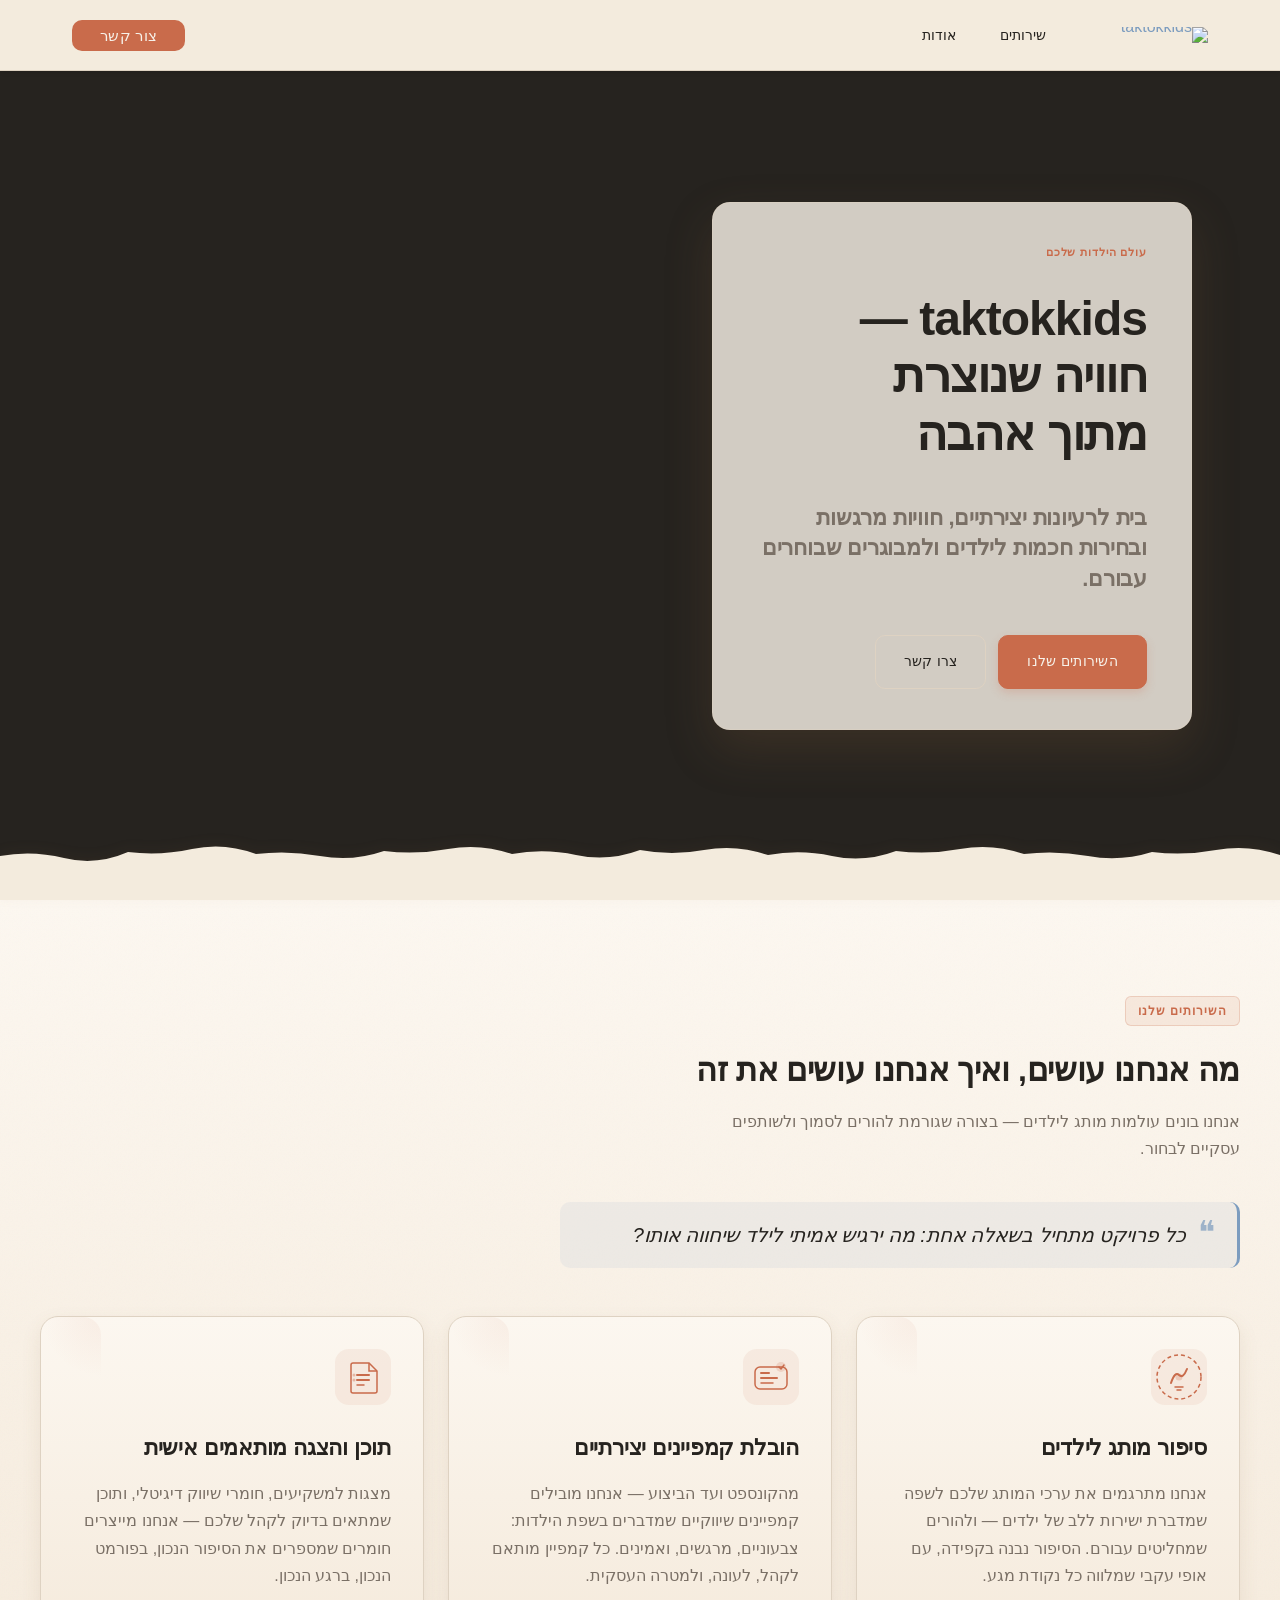
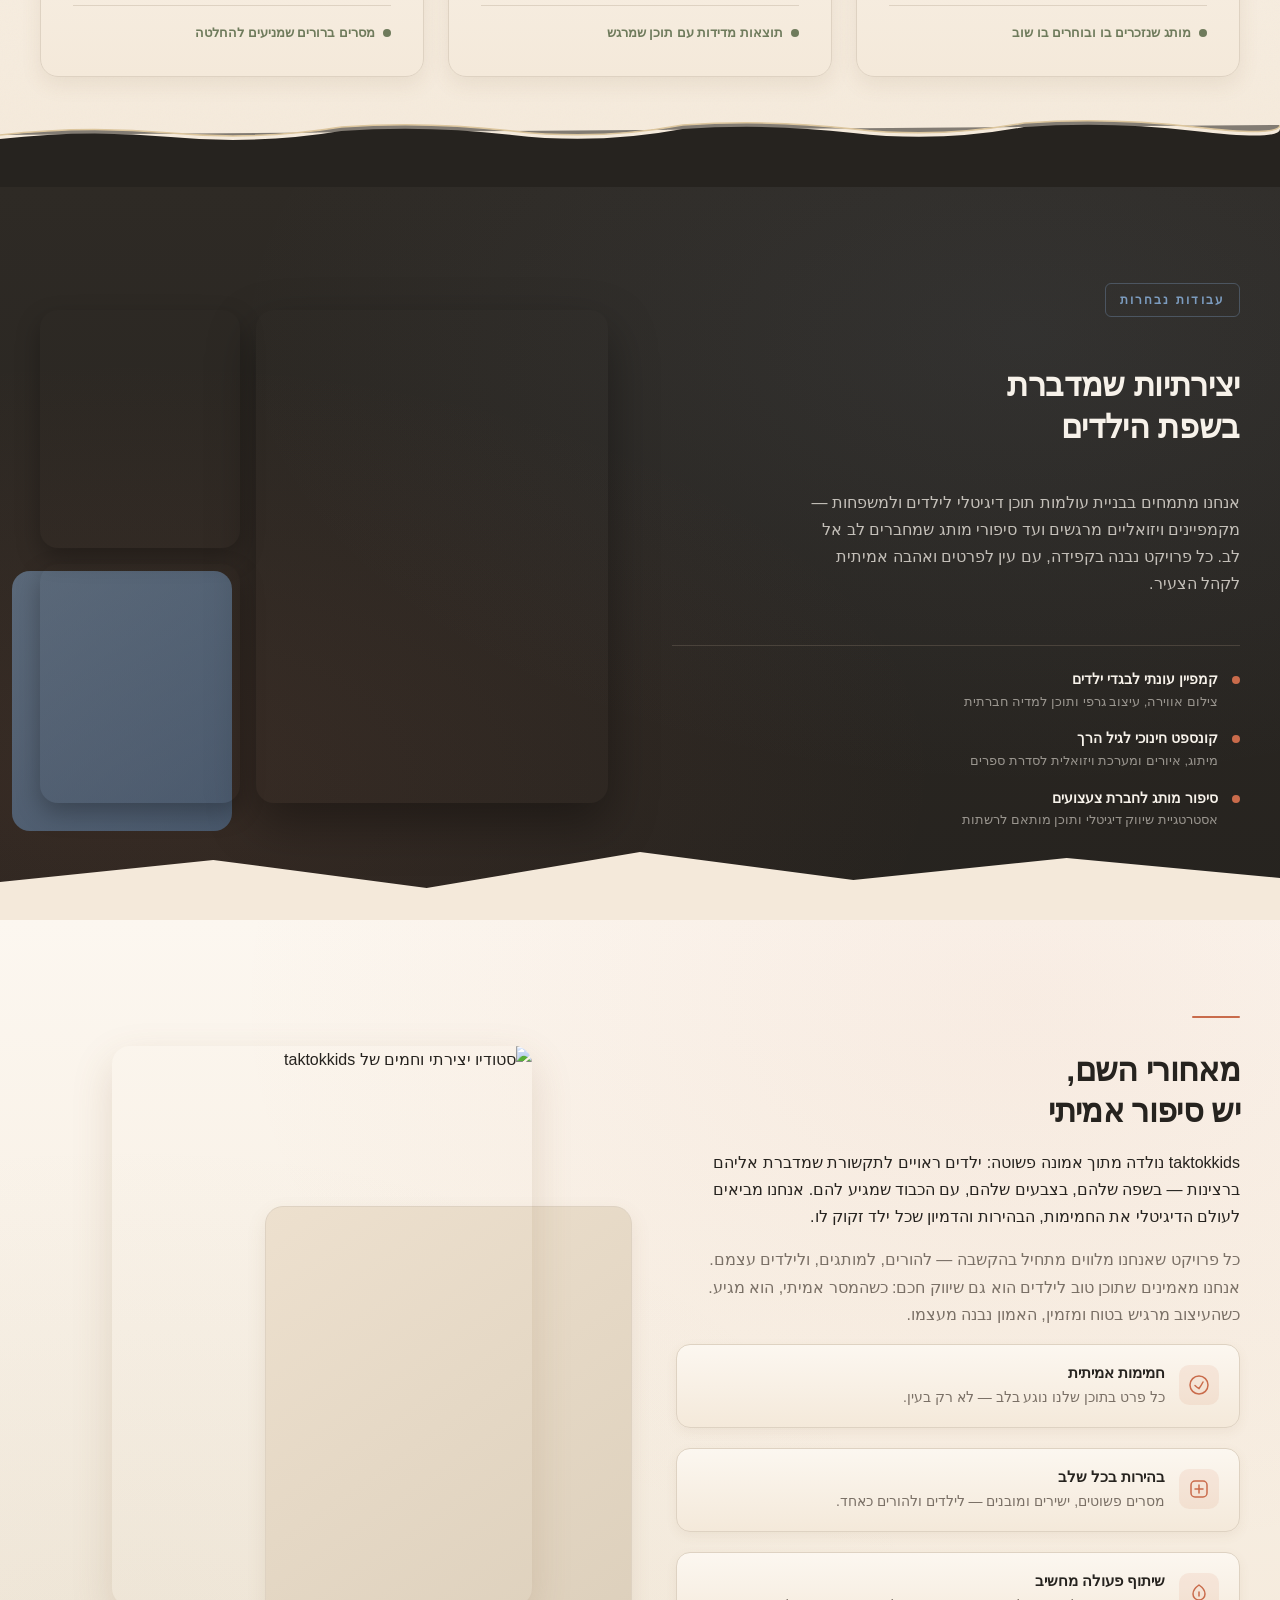
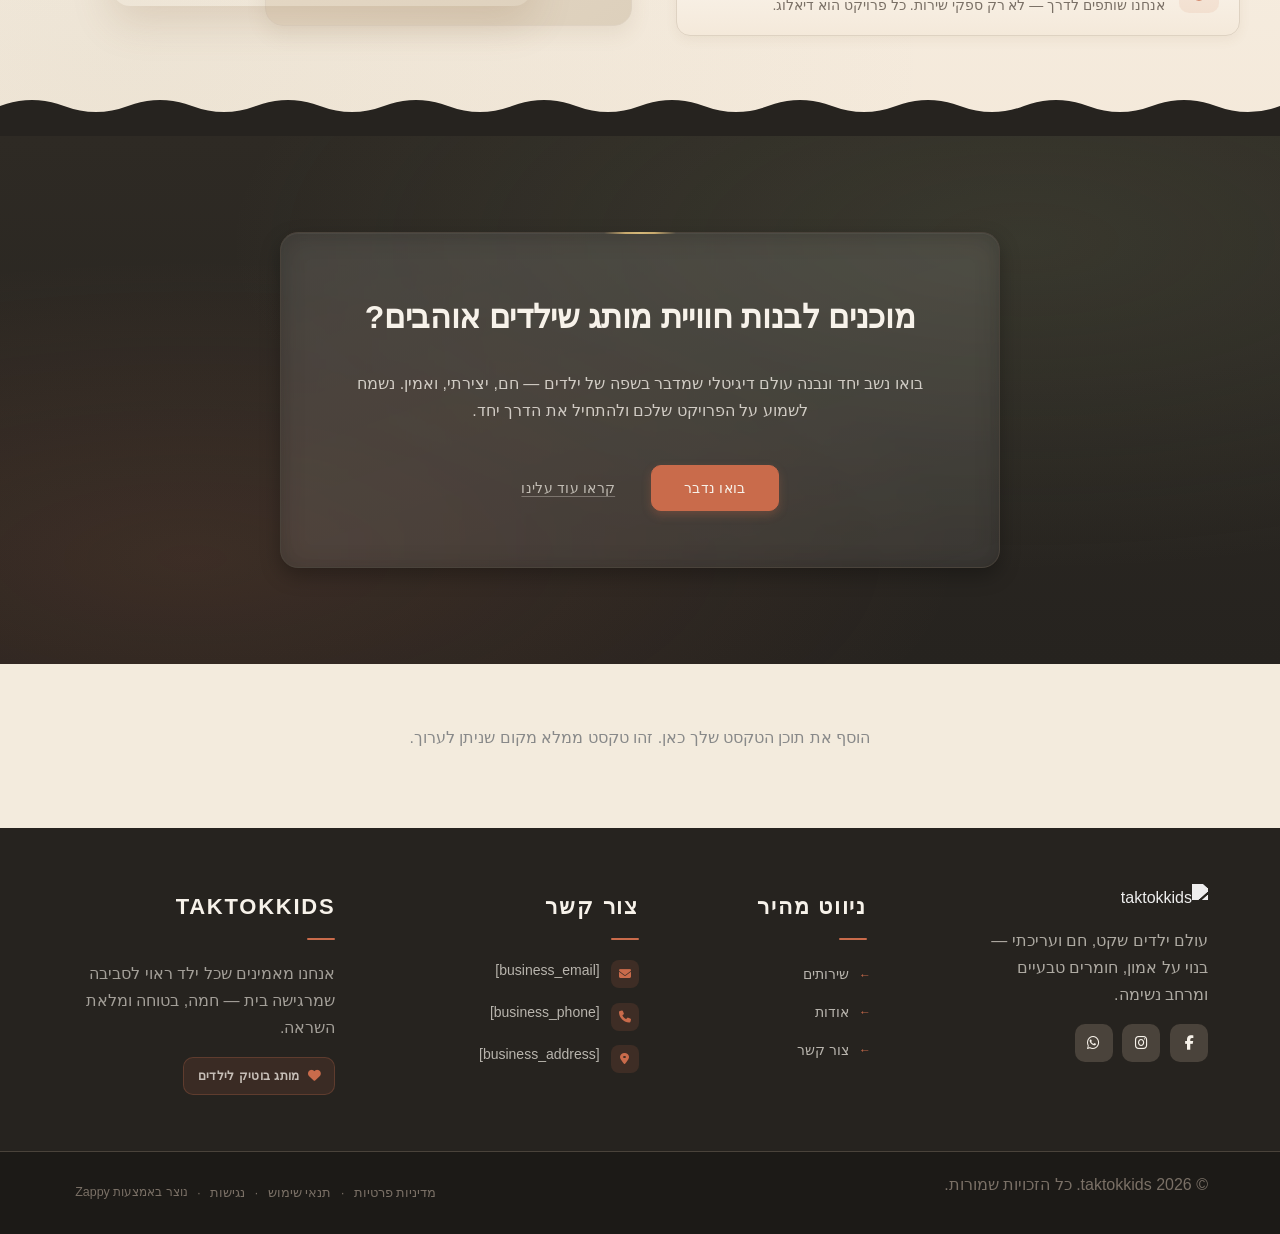
==== commit 10db7dff: "Incremental sync: 1 page(s) — update_element, update_image" ====
--- a/public/index.html
+++ b/public/index.html
@@ -1 +1 @@
-<!doctype html><html dir="rtl" lang="he"><head><meta charset="UTF-8"><meta content="width=device-width,initial-scale=1" name="viewport"><meta content="index, follow" name="robots"><title>digital marketing services — taktokkids</title><meta content="גלו כיצד taktokkids מובילה עסקים להצלחה דיגיטלית מלאה. שירותי שיווק דיגיטלי מתקדמים, ניהול רשתות חברתיות ואסטרטגיות מנצחות שיהפכו את המותג שלכם לבלתי נשכח. הצטרפו אלינו עוד היום!" name="description"><meta content="digital marketing services, שיווק דיגיטלי, digital marketing agency, marketing, קידום עסקים" name="keywords"><link href="/assets/favicon.ico" rel="icon" type="image/x-icon"><link href="/assets/favicon-16x16.png" rel="icon" type="image/png" sizes="16x16"><link href="/assets/favicon-32x32.png" rel="icon" type="image/png" sizes="32x32"><link href="/assets/favicon-48x48.png" rel="icon" type="image/png" sizes="48x48"><link href="/assets/favicon-192x192.png" rel="icon" type="image/png" sizes="192x192"><link href="/assets/favicon-512x512.png" rel="icon" type="image/png" sizes="512x512"><link href="/assets/apple-touch-icon.png" rel="apple-touch-icon"><script>!function(){"use strict";var t="6b8d419a-8a26-4a65-ace0-37fadb36703c",e="https://api.zappy5.com/api/analytics/track",a=18e5,n=2592e6,o=!0,i=!0,r=!0;var s=function(){var e="zappy_visitor_"+t,a=null;try{if(a=localStorage.getItem(e)){var o=JSON.parse(a),i=Date.now();if(i-o.created<n)return o.lastSeen=i,localStorage.setItem(e,JSON.stringify(o)),o.id}}catch(t){console.warn("Zappy Analytics: LocalStorage not available")}var r="zv_"+Date.now()+"_"+Math.random().toString(36).substr(2,9);try{localStorage.setItem(e,JSON.stringify({id:r,created:Date.now(),lastSeen:Date.now()}))}catch(t){}return r}(),c=function(){var e="zappy_session_"+t,n=null;try{if(n=sessionStorage.getItem(e)){var o=JSON.parse(n),i=Date.now();if(i-o.timestamp<a)return o.timestamp=i,sessionStorage.setItem(e,JSON.stringify(o)),o.id}}catch(t){console.warn("Zappy Analytics: SessionStorage not available")}var r="zs_"+Date.now()+"_"+Math.random().toString(36).substr(2,9);try{sessionStorage.setItem(e,JSON.stringify({id:r,timestamp:Date.now()}))}catch(t){}return r}();function l(a,n){n=n||{};var o={website_id:t,event_type:a,page_path:window.location.pathname,referrer:document.referrer||"direct",visitor_id:s,session_id:c,metadata:n};if(navigator.sendBeacon){var i=new Blob([JSON.stringify(o)],{type:"application/json"});navigator.sendBeacon(e,i)}else fetch(e,{method:"POST",headers:{"Content-Type":"application/json"},body:JSON.stringify(o),keepalive:!0}).catch(function(t){console.warn("Zappy Analytics: Failed to track event",t)})}o&&l("pageview",{title:document.title,url:window.location.href}),i&&document.addEventListener("click",function(t){var e=t.target;if("BUTTON"===e.tagName||e.closest("button")){var a="BUTTON"===e.tagName?e:e.closest("button");l("click",{element:"button",text:a.textContent.trim().substring(0,100),id:a.id||null,class:a.className||null})}else if("A"===e.tagName||e.closest("a")){var n="A"===e.tagName?e:e.closest("a");l("navigation",{element:"link",text:n.textContent.trim().substring(0,100),href:n.href,external:n.hostname!==window.location.hostname})}},!0),r&&document.addEventListener("submit",function(t){var e=t.target;l("form_submit",{form_id:e.id||null,form_name:e.name||null,form_action:e.action||null,form_method:e.method||"GET"})},!0);var d=Date.now();window.addEventListener("beforeunload",function(){l("page_unload",{time_on_page:Math.floor((Date.now()-d)/1e3),page_path:window.location.pathname})}),window.zappyAnalytics={track:l,getVisitorId:function(){return s},getSessionId:function(){return c}}}()</script><meta content="digital marketing services — taktokkids" property="og:title"><meta content="גלו כיצד taktokkids מובילה עסקים להצלחה דיגיטלית מלאה. שירותי שיווק דיגיטלי מתקדמים, ניהול רשתות חברתיות ואסטרטגיות מנצחות שיהפכו את המותג שלכם לבלתי נשכח. הצטרפו אלינו עוד היום!" property="og:description"><meta content="summary_large_image" name="twitter:card"><meta content="digital marketing services — taktokkids" name="twitter:title"><meta content="גלו כיצד taktokkids מובילה עסקים להצלחה דיגיטלית מלאה. שירותי שיווק דיגיטלי מתקדמים, ניהול רשתות חברתיות ואסטרטגיות מנצחות שיהפכו את המותג שלכם לבלתי נשכח. הצטרפו אלינו עוד היום!" name="twitter:description"><meta content="website" property="og:type"><meta content="he_IL" property="og:locale"><link href="https://cdnjs.cloudflare.com/ajax/libs/font-awesome/6.4.0/css/all.min.css" rel="stylesheet"><link href="/assets/favicon.ico" rel="icon" type="image/x-icon"><link href="/assets/favicon-16x16.png" rel="icon" type="image/png" sizes="16x16"><link href="/assets/favicon-32x32.png" rel="icon" type="image/png" sizes="32x32"><link href="/assets/favicon-48x48.png" rel="icon" type="image/png" sizes="48x48"><link href="/assets/favicon-192x192.png" rel="icon" type="image/png" sizes="192x192"><link href="/assets/favicon-512x512.png" rel="icon" type="image/png" sizes="512x512"><link href="/assets/apple-touch-icon.png" rel="apple-touch-icon"><link href="https://cdn.jsdelivr.net/npm/vanilla-cookieconsent@3/dist/cookieconsent.css" rel="stylesheet"><script src="https://cdn.jsdelivr.net/npm/vanilla-cookieconsent@3/dist/cookieconsent.umd.js"></script><script src="https://cdn.jsdelivr.net/gh/mickidum/acc_toolbar/acctoolbar/acctoolbar.min.js"></script><link href="/styles.css" rel="stylesheet"><style id="zappy-dropdown-submenu-styles">#navMenu li:has(.sub-menu),.nav-menu li:has(.sub-menu),.navbar li:has(.sub-menu),nav li:has(.sub-menu){position:relative}#navMenu .sub-menu,.nav-menu .sub-menu,.navbar .sub-menu,nav .sub-menu{display:block!important;position:absolute!important;top:100%;left:0;min-width:220px;background:#fff;border-radius:8px;box-shadow:0 8px 25px rgba(0,0,0,.15);padding:8px 0;opacity:0;visibility:hidden;transform:translateY(10px);transition:all .3s ease;z-index:1000;list-style:none;pointer-events:none}#navMenu li:hover>.sub-menu,.nav-menu li:hover>.sub-menu,.navbar li:hover>.sub-menu,nav li:hover>.sub-menu{opacity:1!important;visibility:visible!important;transform:translateY(0)!important;pointer-events:auto!important}.sub-menu li{list-style:none;margin:0;padding:0}.sub-menu a{display:block!important;padding:10px 16px!important;color:var(--text-dark,#333)!important;font-weight:500;text-decoration:none;white-space:nowrap;transition:background-color .2s}.sub-menu .zappy-nav-child>a{padding-left:28px!important;font-size:.9em!important;opacity:.85!important}[dir=rtl] .sub-menu .zappy-nav-child>a,html[lang=ar] .sub-menu .zappy-nav-child>a,html[lang=he] .sub-menu .zappy-nav-child>a{padding-left:10px!important;padding-right:28px!important}.sub-menu .zappy-nav-parent>a{font-weight:600!important}.sub-menu a:hover{background-color:#f5f5f5}[dir=rtl] .nav-menu .sub-menu,[dir=rtl] .navbar .sub-menu,[dir=rtl] nav .sub-menu,html[lang=ar] .nav-menu .sub-menu,html[lang=ar] .navbar .sub-menu,html[lang=ar] nav .sub-menu,html[lang=he] .nav-menu .sub-menu,html[lang=he] .navbar .sub-menu,html[lang=he] nav .sub-menu{left:auto!important;right:0!important}.sub-menu:empty,.sub-menu:not(:has(li)):not(:has(> a)),.sub-menu:not(:has(li:not(.zappy-hidden-menu-item))):not(:has(> a)){display:none!important;opacity:0!important;visibility:hidden!important;pointer-events:none!important}li:has(.menu-group-title):hover>.sub-menu{opacity:1!important;visibility:visible!important;transform:translateY(0)!important;pointer-events:auto!important}#navMenu>li>.menu-group-title,.nav-menu>li>.menu-group-title{display:inline-block;padding:.5rem 1rem;cursor:default;user-select:none}@media (max-width:768px){#navMenu .sub-menu,.nav-menu .sub-menu,.navbar .sub-menu,nav .sub-menu{position:static!important;transform:none!important;box-shadow:none!important;background:0 0!important;max-height:0;overflow:hidden;opacity:0;visibility:hidden;transition:max-height .3s ease,opacity .3s ease;padding:0!important;border-radius:0!important}#navMenu .sub-menu.mobile-expanded,.nav-menu .sub-menu.mobile-expanded,.navbar .sub-menu.mobile-expanded{max-height:none!important;overflow-y:visible!important;opacity:1!important;visibility:visible!important;padding:8px 0 8px 16px!important}[dir=rtl] .sub-menu.mobile-expanded,html[lang=he] .sub-menu.mobile-expanded{padding:8px 16px 8px 0!important}#navMenu li:hover>.sub-menu,.nav-menu li:hover>.sub-menu,.navbar li:hover>.sub-menu,nav li:hover>.sub-menu{opacity:0;visibility:hidden;pointer-events:none}#navMenu li>.sub-menu.mobile-expanded,.nav-menu li>.sub-menu.mobile-expanded,.navbar li>.sub-menu.mobile-expanded,nav li>.sub-menu.mobile-expanded{opacity:1!important;visibility:visible!important;pointer-events:auto!important}#navMenu li:has(.sub-menu),.nav-menu li:has(.sub-menu),.navbar li:has(.sub-menu),nav li:has(.sub-menu){display:flex!important;flex-wrap:wrap!important;align-items:center!important;position:relative!important;min-height:44px!important}#navMenu li:has(.sub-menu)>a,.nav-menu li:has(.sub-menu)>a,.navbar li:has(.sub-menu)>a,nav li:has(.sub-menu)>a{flex:1!important;min-width:0!important}#navMenu li:has(.sub-menu)>.menu-group-title,.nav-menu li:has(.sub-menu)>.menu-group-title,.navbar li:has(.sub-menu)>.menu-group-title,nav li:has(.sub-menu)>.menu-group-title{flex:1!important;min-width:0!important;padding:0!important;line-height:inherit!important}#navMenu li:has(.sub-menu)>.sub-menu,.nav-menu li:has(.sub-menu)>.sub-menu,.navbar li:has(.sub-menu)>.sub-menu,nav li:has(.sub-menu)>.sub-menu{flex-basis:100%!important;width:100%!important}#navMenu li:has(.sub-menu)>a [class*=arrow],#navMenu li:has(.sub-menu)>a [class*=chevron],.nav-menu li:has(.sub-menu)>a .fa-angle-down,.nav-menu li:has(.sub-menu)>a .fa-chevron-down,.nav-menu li:has(.sub-menu)>a [class*=arrow],.nav-menu li:has(.sub-menu)>a [class*=chevron],nav li:has(.sub-menu)>a [class*=arrow],nav li:has(.sub-menu)>a [class*=chevron]{display:none!important;visibility:hidden!important}.mobile-submenu-toggle{display:flex!important;align-items:center!important;justify-content:center!important;width:44px!important;height:auto!important;background:0 0!important;border:none!important;cursor:pointer!important;color:var(--text-dark)!important;position:static!important;flex-shrink:0!important;align-self:stretch!important;z-index:2!important;padding:0!important;margin:0!important}.mobile-submenu-toggle::after{content:''!important;width:0!important;height:0!important;border-left:6px solid transparent!important;border-right:6px solid transparent!important;border-top:7px solid currentColor!important;transition:transform .3s ease!important}.mobile-submenu-toggle.expanded::after{transform:rotate(180deg)!important}.sub-menu a{padding:10px 0!important;display:block!important;color:var(--text-dark)!important;white-space:normal!important}.sub-menu .zappy-nav-child>a{padding-left:28px!important;font-size:.9em!important;opacity:.85!important}[dir=rtl] .sub-menu .zappy-nav-child>a,html[lang=ar] .sub-menu .zappy-nav-child>a,html[lang=he] .sub-menu .zappy-nav-child>a{padding-left:0!important;padding-right:28px!important}.sub-menu .zappy-nav-parent>a{font-weight:600!important}#navMenu.active,.nav-menu.active{max-width:100vw!important;overflow-x:hidden!important;box-sizing:border-box!important}.navbar .sub-menu li a,.zappy-products-dropdown .sub-menu a,nav.navbar .sub-menu li a{color:var(--text-dark)!important}}@media (min-width:769px){.mobile-submenu-toggle{display:none!important}}</style><style id="mobile-lang-menu-deployed-css">@media (max-width:768px){.lang-switcher,.nav-container .lang-switcher,.nav-cta-container .lang-switcher,.nav-ecommerce-icons .lang-switcher,.nav-icons-left .lang-switcher,.navbar .lang-switcher,.navbar .nav-cta-container .lang-switcher{display:none!important}.mobile-lang-menu{width:100%;border-top:1px solid rgba(128,128,128,.2);padding:8px 0 0 0;margin-top:8px}.mobile-lang-toggle{display:flex!important;align-items:center;justify-content:space-between;width:100%;padding:12px 16px;background:0 0;border:none;cursor:pointer;font-size:15px;color:inherit;font-family:inherit}.mobile-lang-toggle::after{content:'';display:inline-block;width:8px;height:8px;border-right:2px solid currentColor;border-bottom:2px solid currentColor;transform:rotate(45deg);transition:transform .3s ease;margin-left:8px}.mobile-lang-toggle.expanded::after{transform:rotate(-135deg)}.mobile-lang-options{max-height:0;overflow:hidden;transition:max-height .3s ease}.mobile-lang-options.expanded{max-height:300px}.mobile-lang-option{display:flex!important;align-items:center;gap:10px;padding:10px 24px;text-decoration:none;color:inherit;font-size:14px;font-family:inherit}.mobile-lang-option:hover{background:rgba(128,128,128,.1)}.mobile-lang-option.active{font-weight:600;opacity:.7;pointer-events:none}.mobile-lang-option img{width:20px;height:20px;border-radius:50%}}@media (min-width:769px){.mobile-lang-menu{display:none!important}}</style><style id="zappy-widget-visibility">#mic-access-tool-box,#mic-access-tool-general-button,#mic-init-access-tool #mic-access-tool-box,#mic-init-access-tool #mic-access-tool-general-button,#mic-init-access-tool .mic-access-tool-general-button,._access-icon,._access-menu,.mic-access-tool-box,.mic-access-tool-general-button,div[id*=mic-access-tool-box]{display:none!important;visibility:hidden!important;opacity:0!important;pointer-events:none!important}</style></head><body><nav class="navbar" dir="rtl"><button aria-label="Menu" class="mobile-toggle" id="mobileToggle"><svg viewBox="0 0 24 24" fill="none" height="24" width="24" class="hamburger-icon"><path d="M3 12h18M3 6h18M3 18h18" stroke="currentColor" stroke-width="2" stroke-linecap="round"></path></svg><svg viewBox="0 0 24 24" fill="none" height="24" width="24" class="close-icon" style="display:none"><path d="M18 6L6 18M6 6l12 12" stroke="currentColor" stroke-width="2" stroke-linecap="round"></path></svg></button><button aria-label="Call" class="phone-header-btn" data-phone="[business_phone]"><svg viewBox="0 0 24 24" fill="currentColor" height="20" width="20"><path d="M22 16.92v3a2 2 0 0 1-2.18 2 19.79 19.79 0 0 1-8.63-3.07 19.5 19.5 0 0 1-6-6 19.79 19.79 0 0 1-3.07-8.67A2 2 0 0 1 4.11 2h3a2 2 0 0 1 2 1.72 12.84 12.84 0 0 0 .7 2.81 2 2 0 0 1-.45 2.11L8.09 9.91a16 16 0 0 0 6 6l1.27-1.27a2 2 0 0 1 2.11-.45 12.84 12.84 0 0 0 2.81.7A2 2 0 0 1 22 16.92z"></path></svg></button><div class="nav-container"><div class="nav-right-group"><div class="nav-brand"><a href="/" class="logo-link"><img alt="taktokkids" src="/assets/taktokkids-general-logo.webp" class="logo"></a></div><ul class="nav-menu" id="navMenu"><li><a href="/services">שירותים</a></li><li><a href="/about">אודות</a></li></ul></div><div class="nav-cta-container"><a href="/contact" class="nav-cta-btn">צור קשר</a></div></div></nav><script>window.addEventListener("load",function(){const e=document.querySelector(".navbar, nav, header");if(!e)return void console.log("[Navbar] Navbar element not found");let t=document.getElementById("mobileToggle")||document.querySelector(".mobile-toggle")||document.querySelector(".hamburger")||document.querySelector(".hamburger-menu")||document.querySelector(".menu-toggle")||document.querySelector(".burger-menu")||document.querySelector('[aria-label="Menu"]')||document.querySelector('[aria-label="תפריט"]');const o=document.querySelector(".phone-header-btn"),n=window.getComputedStyle(e);let r=n.backgroundColor;if(console.log("[Navbar] Initial navbar background:",r),"transparent"===r||"rgba(0, 0, 0, 0)"===r||r.startsWith("rgba")&&r.includes(", 0)")){const e=n.backgroundImage;if(e&&"none"!==e)console.log("[Navbar] Navbar has background image/gradient, using dark text"),r="rgb(240, 240, 240)";else{const e=window.getComputedStyle(document.body).backgroundColor;console.log("[Navbar] Navbar transparent, using body background:",e),r=e}}const i=r.match(/\d+/g);if(i&&i.length>=3){const e=(.299*parseInt(i[0])+.587*parseInt(i[1])+.114*parseInt(i[2]))/255;console.log("[Navbar] Mobile button colors preserved from Claude CSS (luminance:",e.toFixed(2)+")");const n=document.createElement("style");n.id="zappy-mobile-nav-fix";document.documentElement.lang;document.documentElement.dir,n.textContent='\n        /* Hide mobile buttons on desktop, show only on mobile */\n        @media (min-width: 769px) {\n          .mobile-toggle,\n          .phone-header-btn {\n            display: none !important;\n          }\n        }\n        \n        /* Show and position mobile buttons correctly on mobile */\n        @media (max-width: 768px) {\n          .mobile-toggle,\n          .phone-header-btn {\n            position: absolute !important;\n            top: 50% !important;\n            transform: translateY(-50%) !important;\n            z-index: 1001 !important;\n            display: flex !important;\n            align-items: center !important;\n            justify-content: center !important;\n            width: 36px !important;\n            height: 36px !important;\n            border-radius: 50% !important;\n            border: none !important;\n            cursor: pointer !important;\n            padding: 6px !important;\n            background: none !important;\n            color: var(--nav-text, var(--text-dark)) !important;\n          }\n          \n          /* LTR positioning (default): hamburger LEFT, phone RIGHT */\n          html:not([dir="rtl"]):not([lang="he"]):not([lang="ar"]) .mobile-toggle,\n          html[dir="ltr"] .mobile-toggle {\n            left: 12px !important;\n            right: auto !important;\n          }\n          html:not([dir="rtl"]):not([lang="he"]):not([lang="ar"]) .phone-header-btn,\n          html[dir="ltr"] .phone-header-btn {\n            right: 12px !important;\n            left: auto !important;\n          }\n          \n          /* RTL positioning: hamburger RIGHT, phone LEFT */\n          html[dir="rtl"] .mobile-toggle,\n          html[lang="he"] .mobile-toggle,\n          html[lang="ar"] .mobile-toggle {\n            right: 12px !important;\n            left: auto !important;\n          }\n          html[dir="rtl"] .phone-header-btn,\n          html[lang="he"] .phone-header-btn,\n          html[lang="ar"] .phone-header-btn {\n            left: 12px !important;\n            right: auto !important;\n          }\n          \n          /* CRITICAL: Ensure nav-container has min-height on mobile */\n          /* All children are positioned absolutely/fixed on mobile, so height:auto collapses to 0 */\n          .nav-container {\n            min-height: 70px !important;\n            position: relative !important;\n          }\n          \n          /* Ensure SVG icons are properly sized and inherit color */\n          .mobile-toggle svg,\n          .phone-header-btn svg {\n            width: 24px !important;\n            height: 24px !important;\n            /* Don\'t force display - let JavaScript control hamburger/close toggle */\n          }\n          \n          /* Reset nav-cta-container on mobile - remove desktop box-shadow/padding */\n          /* that creates a visible ghost box when CTA button is hidden */\n          .nav-cta-container {\n            box-shadow: none !important;\n            padding: 0 !important;\n          }\n          \n          /* Hide nav-cta-container entirely on mobile when there\'s no lang-switcher */\n          /* (only the CTA button is inside, and it\'s hidden on mobile) */\n          .nav-cta-container:not(:has(.lang-switcher)) {\n            display: none !important;\n          }\n          \n          /* CRITICAL: Prevent hero image fade gradient from bleeding over headline text */\n          /* The .image-fade-gradient has bottom: -30px (extends below parent) */\n          /* On mobile stacked layout, this overlaps the h1 text below the image */\n          .hero-image-column {\n            overflow: hidden !important;\n          }\n          .image-fade-gradient {\n            bottom: 0 !important;\n          }\n          \n          /* Hide desktop language switcher on mobile - hamburger menu handles it */\n          /* High specificity to override stored CSS */\n          .lang-switcher,\n          .nav-cta-container .lang-switcher,\n          .nav-container .lang-switcher,\n          .navbar .lang-switcher,\n          .navbar .nav-cta-container .lang-switcher {\n            display: none !important;\n          }\n        }\n      ';const r=document.getElementById("zappy-mobile-nav-fix");r&&r.remove(),document.head.appendChild(n),console.log("[Navbar] Critical CSS injected for mobile nav positioning");const l=window.innerWidth<=768;if(t){const e=t.querySelector(".hamburger-icon"),o=t.querySelector(".close-icon");e&&(e.style.setProperty("width","24px","important"),e.style.setProperty("height","24px","important"),e.style.setProperty("display","block","important")),o&&(o.style.setProperty("width","24px","important"),o.style.setProperty("height","24px","important"),o.style.setProperty("display","none","important")),l?(t.style.setProperty("position","absolute","important"),t.style.setProperty("top","50%","important"),t.style.setProperty("transform","translateY(-50%)","important"),t.style.setProperty("z-index","1001","important"),t.style.removeProperty("left"),t.style.removeProperty("right"),console.log("[Navbar] Mobile toggle positioning applied (mobile viewport)")):(t.style.removeProperty("position"),t.style.removeProperty("top"),t.style.removeProperty("transform"),t.style.removeProperty("z-index"),t.style.removeProperty("left"),t.style.removeProperty("right"),console.log("[Navbar] Desktop viewport - cleared mobile toggle inline positioning"))}if(o){const e=o.querySelector("svg");e&&(e.style.width="24px",e.style.height="24px",e.setAttribute("width","24"),e.setAttribute("height","24")),l?(o.style.setProperty("position","absolute","important"),o.style.setProperty("top","50%","important"),o.style.setProperty("transform","translateY(-50%)","important"),o.style.setProperty("z-index","1001","important"),o.style.removeProperty("left"),o.style.removeProperty("right"),console.log("[Navbar] Phone button positioning applied (mobile viewport)")):(o.style.removeProperty("position"),o.style.removeProperty("top"),o.style.removeProperty("transform"),o.style.removeProperty("z-index"),o.style.removeProperty("left"),o.style.removeProperty("right"),console.log("[Navbar] Desktop viewport - cleared phone button inline positioning"))}}else console.log("[Navbar] Could not parse background color:",r);t=document.getElementById("mobileToggle")||document.querySelector(".mobile-toggle")||document.querySelector(".hamburger")||document.querySelector(".hamburger-menu")||document.querySelector(".menu-toggle")||document.querySelector(".burger-menu")||document.querySelector('[aria-label="Menu"]')||document.querySelector('[aria-label="תפריט"]');const l=document.getElementById("navMenu")||document.querySelector(".nav-menu")||document.querySelector(".nav-links")||document.querySelector("nav ul:not(.submenu)");if(!t||!l)return void console.log("[Navbar] Mobile toggle or menu not found:",{toggle:!!t,menu:!!l});l.id||(l.id="navMenu"),console.log("[Navbar] Initializing mobile menu...");const a=t.cloneNode(!0);t.parentNode.replaceChild(a,t),a.addEventListener("click",function(e){e.preventDefault(),e.stopPropagation();const t=this.querySelector(".hamburger-icon"),o=this.querySelector(".close-icon");l.classList.contains("active")?(l.classList.remove("active"),t&&t.style.setProperty("display","block","important"),o&&o.style.setProperty("display","none","important"),document.body.style.overflow="",console.log("[Navbar] Menu closed")):(l.classList.add("active"),t&&t.style.setProperty("display","none","important"),o&&o.style.setProperty("display","block","important"),document.body.style.overflow="hidden",console.log("[Navbar] Menu opened"))}),l.querySelectorAll("a").forEach(function(e){e.addEventListener("click",function(){if("#"===this.getAttribute("href"))return;const e=a.querySelector(".hamburger-icon"),t=a.querySelector(".close-icon");l.classList.remove("active"),e&&e.style.setProperty("display","block","important"),t&&t.style.setProperty("display","none","important"),document.body.style.overflow="",console.log("[Navbar] Menu closed (link clicked)")})});var s=l.querySelectorAll(".dropdown-toggle");s.forEach(function(e){e.addEventListener("click",function(e){e.preventDefault(),e.stopPropagation();var t=this.closest(".nav-dropdown");t&&(t.parentNode.querySelectorAll(".nav-dropdown.open").forEach(function(e){e!==t&&e.classList.remove("open")}),t.classList.toggle("open"),console.log("[Navbar] Dropdown toggled:",t.classList.contains("open")?"open":"closed"))})}),document.addEventListener("click",function(e){e.target.closest(".nav-dropdown")||document.querySelectorAll(".nav-dropdown.open").forEach(function(e){e.classList.remove("open")})}),console.log("[Navbar] Dropdown handlers initialized for "+s.length+" dropdowns"),o&&o.addEventListener("click",function(){const e=document.querySelectorAll('a[href^="tel:"]'),t=e.length>0?e[0].getAttribute("href").replace("tel:",""):"[business_phone]";window.location.href="tel:"+t,console.log("[Navbar] Phone button clicked")}),console.log("[Navbar] Mobile menu initialized successfully");const p=function(){const e=document.querySelector(".whatsapp-float");e&&(window.innerWidth>=769?(e.style.setProperty("display","none","important"),e.style.setProperty("visibility","hidden","important"),e.style.setProperty("opacity","0","important"),e.style.setProperty("pointer-events","none","important"),console.log("[WhatsApp] Button hidden on desktop")):(e.style.removeProperty("display"),e.style.removeProperty("visibility"),e.style.removeProperty("opacity"),e.style.removeProperty("pointer-events"),console.log("[WhatsApp] Button visible on mobile")))};let c;p(),window.addEventListener("resize",function(){clearTimeout(c),c=setTimeout(p,100)})})</script><main><section class="index-hero-section" data-layout-spec="בית-hero" dir="rtl" data-hero-type="fullscreen-scrim"><div class="index-hero-bg"><img alt="ילד משחק בסביבה חמה ויצירתית עם חומרים טבעיים" src="/assets/site-index-hero-image-1.webp" data-context="Warm cinematic lifestyle photograph of a child playing with natural wooden toys and tactile craft materials in a sun-drenched, minimal Scandinavian-inspired room. Earthy tones: cream walls, linen textures, terracotta accents. Soft natural window light. Boutique calm, editorial quality. No text. Wide landscape format for full-bleed hero background." data-placeholder="index-hero-image-1" height="900" width="1440" data-hero-bg="true"></div><div class="index-hero-scrim" aria-hidden="true"></div><div class="index-hero-container"><article class="index-hero-card"><span class="index-hero-label">עולם הילדות שלכם</span><h1 class="index-hero-headline">taktokkids —<br>חוויה שנוצרת<br>מתוך אהבה</h1><h3 class="index-hero-subtitle">בית לרעיונות יצירתיים, חוויות מרגשות ובחירות חכמות לילדים ולמבוגרים שבוחרים עבורם.</h3><div class="index-hero-ctas"><a href="/services" class="index-hero-btn-primary">השירותים שלנו</a><a href="/contact" class="index-hero-btn-secondary">צרו קשר</a></div></article></div><div class="index-hero-divider-wrapper"><svg viewBox="0 0 1440 88" xmlns="http://www.w3.org/2000/svg" aria-hidden="true" data-no-icon-edit="true" preserveAspectRatio="none"><path d="M0,88 L0,44 Q36,38 72,46 T144,40 Q180,44 216,37 T288,42 Q324,38 360,44 T432,39 Q468,43 504,37 T576,42 Q612,36 648,43 T720,38 Q756,44 792,38 T864,43 Q900,37 936,44 T1008,39 Q1044,43 1080,37 T1152,42 Q1188,38 1224,44 T1296,40 Q1332,44 1368,38 T1440,43 L1440,88 Z" fill="#F3EBDD"></path></svg></div></section><section class="index-services-section" data-layout-spec="בית-services" dir="rtl"><div class="index-services-texture" aria-hidden="true"></div><div class="index-services-container"><div class="index-services-header"><div class="index-services-label">השירותים שלנו</div><h2 class="index-services-title">מה אנחנו עושים, ואיך אנחנו עושים את זה</h2><p class="index-services-intro">אנחנו בונים עולמות מותג לילדים — בצורה שגורמת להורים לסמוך ולשותפים עסקיים לבחור.</p></div><div class="index-services-pullquote" aria-label="ציטוט מוביל"><span class="index-services-pullquote-mark" aria-hidden="true">❝</span><span class="index-services-pullquote-text">כל פרויקט מתחיל בשאלה אחת: מה ירגיש אמיתי לילד שיחווה אותו?</span></div><div class="index-services-grid"><article class="index-services-card"><div class="index-services-card-icon" aria-hidden="true"><svg viewBox="0 0 48 48" xmlns="http://www.w3.org/2000/svg" data-element-type="icon" data-icon-type="svg" fill="none" height="48" width="48"><circle cx="24" cy="24" r="22" stroke="currentColor" stroke-width="1.5" stroke-dasharray="4 3"></circle><path d="M16 30 Q20 18 24 22 Q28 26 32 16" stroke="currentColor" stroke-width="2" stroke-linecap="round" fill="none"></path><circle cx="24" cy="24" r="3.5" fill="currentColor" opacity="0.25"></circle><path d="M20 34 L28 34" stroke="currentColor" stroke-width="1.5" stroke-linecap="round"></path><path d="M22 37 L26 37" stroke="currentColor" stroke-width="1.5" stroke-linecap="round"></path></svg></div><div class="index-services-card-content"><h3 class="index-services-card-title">סיפור מותג לילדים</h3><p class="index-services-card-desc">אנחנו מתרגמים את ערכי המותג שלכם לשפה שמדברת ישירות ללב של ילדים — ולהורים שמחליטים עבורם. הסיפור נבנה בקפידה, עם אופי עקבי שמלווה כל נקודת מגע.</p><div class="index-services-card-outcome"><span class="index-services-outcome-dot" aria-hidden="true"></span><span>מותג שנזכרים בו ובוחרים בו שוב</span></div></div></article><article class="index-services-card"><div class="index-services-card-icon" aria-hidden="true"><svg viewBox="0 0 48 48" xmlns="http://www.w3.org/2000/svg" data-element-type="icon" data-icon-type="svg" fill="none" height="48" width="48"><rect height="22" rx="5" stroke="currentColor" stroke-width="1.5" width="32" x="8" y="14" fill="none"></rect><path d="M14 20 L22 20" stroke="currentColor" stroke-width="2" stroke-linecap="round"></path><path d="M14 25 L30 25" stroke="currentColor" stroke-width="2" stroke-linecap="round"></path><path d="M14 30 L26 30" stroke="currentColor" stroke-width="1.5" stroke-linecap="round"></path><circle cx="34" cy="14" r="5" fill="currentColor" opacity="0.18"></circle><path d="M32 14 L34 16 L37 12" stroke="currentColor" stroke-width="1.5" stroke-linecap="round" stroke-linejoin="round"></path></svg></div><div class="index-services-card-content"><h3 class="index-services-card-title">הובלת קמפיינים יצירתיים</h3><p class="index-services-card-desc">מהקונספט ועד הביצוע — אנחנו מובילים קמפיינים שיווקיים שמדברים בשפת הילדות: צבעוניים, מרגשים, ואמינים. כל קמפיין מותאם לקהל, לעונה, ולמטרה העסקית.</p><div class="index-services-card-outcome"><span class="index-services-outcome-dot" aria-hidden="true"></span><span>תוצאות מדידות עם תוכן שמרגש</span></div></div></article><article class="index-services-card"><div class="index-services-card-icon" aria-hidden="true"><svg viewBox="0 0 48 48" xmlns="http://www.w3.org/2000/svg" data-element-type="icon" data-icon-type="svg" fill="none" height="48" width="48"><path d="M12 38 L12 12 Q12 10 14 10 L30 10 L38 18 L38 38 Q38 40 36 40 L14 40 Q12 40 12 38Z" stroke="currentColor" stroke-width="1.5" fill="none"></path><path d="M30 10 L30 18 L38 18" stroke="currentColor" stroke-width="1.5" fill="none"></path><path d="M18 22 L30 22" stroke="currentColor" stroke-width="2" stroke-linecap="round"></path><path d="M18 27 L30 27" stroke="currentColor" stroke-width="2" stroke-linecap="round"></path><path d="M18 32 L25 32" stroke="currentColor" stroke-width="1.5" stroke-linecap="round"></path><circle cx="15" cy="22" r="1.5" fill="currentColor" opacity="0.4"></circle><circle cx="15" cy="27" r="1.5" fill="currentColor" opacity="0.4"></circle></svg></div><div class="index-services-card-content"><h3 class="index-services-card-title">תוכן והצגה מותאמים אישית</h3><p class="index-services-card-desc">מצגות למשקיעים, חומרי שיווק דיגיטלי, ותוכן שמתאים בדיוק לקהל שלכם — אנחנו מייצרים חומרים שמספרים את הסיפור הנכון, בפורמט הנכון, ברגע הנכון.</p><div class="index-services-card-outcome"><span class="index-services-outcome-dot" aria-hidden="true"></span><span>מסרים ברורים שמניעים להחלטה</span></div></div></article></div></div><div class="index-services-divider-wrapper"><svg viewBox="0 0 1200 90" xmlns="http://www.w3.org/2000/svg" aria-hidden="true" data-no-icon-edit="true" preserveAspectRatio="none"><path d="M0,38 Q80,28 160,36 T320,30 Q400,24 480,34 T640,28 Q720,22 800,32 T960,26 Q1040,20 1120,30 T1200,28" stroke="#C9A96B" stroke-width="1.5" fill="#26231F" opacity="0.55"></path><path d="M0,90 L0,42 Q80,32 160,40 T320,34 Q400,28 480,38 T640,32 Q720,26 800,36 T960,30 Q1040,24 1120,34 T1200,32 L1200,90 Z" fill="#26231F"></path></svg></div></section><section class="index-showcase-section" data-layout-spec="בית-showcase" dir="rtl" id="index-showcase-section"><div class="showcase-container"><div class="showcase-text"><p class="zappy-editable"><span class="showcase-eyebrow">עבודות נבחרות</span></p><h2 class="showcase-heading">יצירתיות שמדברת<br>בשפת הילדים</h2><p class="showcase-desc">אנחנו מתמחים בבניית עולמות תוכן דיגיטלי לילדים ולמשפחות — מקמפיינים ויזואליים מרגשים ועד סיפורי מותג שמחברים לב אל לב. כל פרויקט נבנה בקפידה, עם עין לפרטים ואהבה אמיתית לקהל הצעיר.</p><ul class="showcase-captions"><li class="caption-item" data-grid-item-index="0"><span class="caption-dot"></span><div><strong>קמפיין עונתי לבגדי ילדים</strong><span>צילום אווירה, עיצוב גרפי ותוכן למדיה חברתית</span></div></li><li class="caption-item" data-grid-item-index="1"><span class="caption-dot"></span><div><strong>קונספט חינוכי לגיל הרך</strong><span>מיתוג, איורים ומערכת ויזואלית לסדרת ספרים</span></div></li><li class="caption-item" data-grid-item-index="2"><span class="caption-dot"></span><div><strong>סיפור מותג לחברת צעצועים</strong><span>אסטרטגיית שיווק דיגיטלי ותוכן מותאם לרשתות</span></div></li></ul></div><div class="showcase-image-group"><div class="showcase-backplate" aria-hidden="true"></div><figure class="showcase-img-main"><div class="zappy-resizable-hover" style="position:relative !important;overflow:hidden !important;width:50px !important;max-width:100% !important;margin-left:auto !important;margin-right:0px !important;height:66px !important;display:block !important" data-element-id="img-1776984203110-phlo4qsov" data-element-type="image" data-zappy-wrapper-margins-applied="true" data-zappy-zoom-clip="true" data-zappy-zoom-wrapper="true" data-zappy-zoom-wrapper-height="66px" data-zappy-zoom-wrapper-width="50px" data-zappy-zoom-wrapper-width-mode="px"><img alt="ילד משחק עם צעצועים יצירתיים — תוכן מותג לילדים" src="/assets/site-index-showcase-image-1-1776984421165-nj0hjy.webp?v=1776984423259" data-context="A warm editorial lifestyle photograph of a young child playing creatively with colorful wooden toys on a natural linen surface. Soft natural light, warm tones, boutique brand feel, high quality photography for a kids content agency." data-placeholder="index-showcase-image-1" height="720" width="600" data-element-id="img-1776984203110-phlo4qsov" data-element-type="image" data-zappy-object-position="50% 50%" data-zappy-zoom="1" style="object-position:50% 50% !important;border-radius:8px;object-fit:cover !important;width:100% !important;height:100% !important;max-width:none !important;display:block !important;margin:0px !important;left:0% !important;top:0% !important;max-height:none !important" data-zappy-original-height="450.015625" data-zappy-original-width="336" data-zappy-mobile-object-position="78% 27%" data-zappy-mobile-zoom="1"></div></figure><div class="showcase-img-stack"><figure class="showcase-img-small"><div style="position:relative !important;overflow:hidden !important;width:120px !important;max-width:100% !important;margin-left:auto !important;margin-right:auto !important;height:122px !important;display:block !important" data-element-id="img-1776984203110-v3mflkzwo" data-element-type="image" data-zappy-wrapper-margins-applied="true" data-zappy-zoom-clip="true" data-zappy-zoom-wrapper="true" data-zappy-zoom-wrapper-height="122px" data-zappy-zoom-wrapper-width="120px" data-zappy-zoom-wrapper-width-mode="px"><img alt="ספרים ואביזרים חינוכיים — קמפיין מותג לילדים" src="/assets/site-index-showcase-image-2-1776984383611-4j60rf.webp?v=1776984386035" data-context="A styled flat-lay of colorful educational books, crayons, and handmade paper items arranged on a warm cream background. Editorial photography for a boutique childrens brand and digital marketing agency." data-placeholder="index-showcase-image-2" height="320" width="320" data-element-id="img-1776984203110-v3mflkzwo" data-element-type="image" data-zappy-object-position="50% 50%" data-zappy-zoom="1" style="object-position:50% 50% !important;margin:0px !important;left:0% !important;top:0% !important;width:100% !important;height:100% !important;max-width:none !important;max-height:none !important;display:block !important;object-fit:cover !important" data-zappy-original-height="122" data-zappy-original-width="120"></div></figure><figure class="showcase-img-small"><div style="position:relative !important;overflow:hidden !important;width:120px !important;max-width:100% !important;margin-left:auto !important;margin-right:auto !important;height:120px !important;display:block !important" data-element-id="img-1776984203111-ytpodj6xq" data-element-type="image" data-zappy-wrapper-margins-applied="true" data-zappy-zoom-clip="true" data-zappy-zoom-wrapper="true" data-zappy-zoom-wrapper-height="120px" data-zappy-zoom-wrapper-width="120px" data-zappy-zoom-wrapper-width-mode="px"><img alt="ילדה צוחקת בחוץ — קמפיין עונתי לילדים" src="/assets/site-index-showcase-image-3-1776984456928-0b46cp.webp?v=1776984458543" data-context="A cheerful young girl in pastel clothing laughing outdoors in soft golden light. Natural, candid portrait photography for a childrens lifestyle brand campaign, warm and editorial in style." data-placeholder="index-showcase-image-3" height="320" width="320" data-element-id="img-1776984203111-ytpodj6xq" data-element-type="image" data-zappy-object-position="50% 33%" data-zappy-zoom="1" style="object-position:50% 33% !important;border-radius:8px;object-fit:cover !important;width:100% !important;height:100% !important;max-width:none !important;display:block !important;margin:0px !important;left:0% !important;top:0% !important;max-height:none !important"></div></figure></div></div></div><div class="showcase-divider-wrapper"><svg viewBox="0 0 1440 90" xmlns="http://www.w3.org/2000/svg" aria-hidden="true" data-no-icon-edit="true" preserveAspectRatio="none"><path d="M0,90 L0,52 L240,30 L480,58 L720,22 L960,50 L1200,28 L1440,48 L1440,90 Z" fill="#F4E9DA"></path></svg></div></section><section class="index-brand-story-section" data-layout-spec="בית-brand-story" dir="rtl"><div class="brand-story-texture" aria-hidden="true"></div><div class="brand-story-container"><div class="brand-story-content"><div class="brand-story-accent-rule" aria-hidden="true"></div><h2 class="brand-story-heading">מאחורי השם,<br>יש סיפור אמיתי</h2><p class="brand-story-lead">taktokkids נולדה מתוך אמונה פשוטה: ילדים ראויים לתקשורת שמדברת אליהם ברצינות — בשפה שלהם, בצבעים שלהם, עם הכבוד שמגיע להם. אנחנו מביאים לעולם הדיגיטלי את החמימות, הבהירות והדמיון שכל ילד זקוק לו.</p><p class="brand-story-body">כל פרויקט שאנחנו מלווים מתחיל בהקשבה — להורים, למותגים, ולילדים עצמם. אנחנו מאמינים שתוכן טוב לילדים הוא גם שיווק חכם: כשהמסר אמיתי, הוא מגיע. כשהעיצוב מרגיש בטוח ומזמין, האמון נבנה מעצמו.</p><ul class="brand-story-principles"><li class="principle-item"><span class="principle-icon" aria-hidden="true"><svg viewBox="0 0 22 22" xmlns="http://www.w3.org/2000/svg" data-element-type="icon" data-icon-type="svg" fill="none" height="22" width="22"><circle cx="11" cy="11" r="9" stroke="currentColor" stroke-width="1.5"></circle><path d="M7 11.5C8.5 13 10 14 11 14.5C12.5 12.5 14 10 15 8" stroke="currentColor" stroke-width="1.5" stroke-linecap="round"></path></svg></span><div class="principle-text"><strong>חמימות אמיתית</strong><span>כל פרט בתוכן שלנו נוגע בלב — לא רק בעין.</span></div></li><li class="principle-item"><span class="principle-icon" aria-hidden="true"><svg viewBox="0 0 22 22" xmlns="http://www.w3.org/2000/svg" data-element-type="icon" data-icon-type="svg" fill="none" height="22" width="22"><rect height="16" rx="4" stroke="currentColor" stroke-width="1.5" width="16" x="3" y="3"></rect><path d="M7 11h8M11 7v8" stroke="currentColor" stroke-width="1.5" stroke-linecap="round"></path></svg></span><div class="principle-text"><strong>בהירות בכל שלב</strong><span>מסרים פשוטים, ישירים ומובנים — לילדים ולהורים כאחד.</span></div></li><li class="principle-item"><span class="principle-icon" aria-hidden="true"><svg viewBox="0 0 22 22" xmlns="http://www.w3.org/2000/svg" data-element-type="icon" data-icon-type="svg" fill="none" height="22" width="22"><path d="M11 3C11 3 5 7 5 12a6 6 0 0012 0c0-5-6-9-6-9z" stroke="currentColor" stroke-width="1.5" stroke-linejoin="round"></path><path d="M11 14v-4" stroke="currentColor" stroke-width="1.5" stroke-linecap="round"></path></svg></span><div class="principle-text"><strong>שיתוף פעולה מחשיב</strong><span>אנחנו שותפים לדרך — לא רק ספקי שירות. כל פרויקט הוא דיאלוג.</span></div></li></ul></div><div class="brand-story-image-col"><div class="brand-story-backplate" aria-hidden="true"></div><figure class="brand-story-figure"><img alt="סטודיו יצירתי וחמים של taktokkids" src="/assets/site-index-brand-story-image-1.webp" data-context="Warm, editorial studio photograph showing a creative workspace for a child-centered brand: a wooden desk with colorful illustrated children books, soft pastel props, a small potted plant, gentle natural light streaming through a window, warm cream and terracotta tones, calm and inviting boutique atmosphere, portrait orientation" data-placeholder="index-brand-story-image-1" height="680" width="520" class="brand-story-img"></figure></div></div><div class="brand-story-divider-wrapper" aria-hidden="true"><svg viewBox="0 0 1200 80" xmlns="http://www.w3.org/2000/svg" aria-hidden="true" data-no-icon-edit="true" preserveAspectRatio="none"><path d="M0,80 L0,50 Q30,38 60,50 Q90,62 120,50 Q150,38 180,50 Q210,62 240,50 Q270,38 300,50 Q330,62 360,50 Q390,38 420,50 Q450,62 480,50 Q510,38 540,50 Q570,62 600,50 Q630,38 660,50 Q690,62 720,50 Q750,38 780,50 Q810,62 840,50 Q870,38 900,50 Q930,62 960,50 Q990,38 1020,50 Q1050,62 1080,50 Q1110,38 1140,50 Q1170,62 1200,50 L1200,80 Z" fill="var(--bg-dark)"></path></svg></div></section><section class="index-cta-section" data-layout-spec="בית-cta" dir="rtl"><div class="index-cta-wrapper"><div class="index-cta-container"><div class="index-cta-accent-line" aria-hidden="true"></div><div class="index-cta-content"><h2 class="index-cta-heading">מוכנים לבנות חוויית מותג שילדים אוהבים?</h2><p class="index-cta-description">בואו נשב יחד ונבנה עולם דיגיטלי שמדבר בשפה של ילדים — חם, יצירתי, ואמין. נשמח לשמוע על הפרויקט שלכם ולהתחיל את הדרך יחד.</p><div class="index-cta-actions"><a href="/contact" class="index-cta-btn-primary">בואו נדבר</a><a href="/about" class="index-cta-btn-secondary">קראו עוד עלינו</a></div></div></div></div></section></main><section class="layout-section" id="layout-1776984268024" data-component-id="empty-section" data-zappy-component="true" style="width:100%;padding:60px 0;direction:rtl"><div class="container" style="max-width:1200px;margin:0 auto;padding:0 1.5rem"><p style="font-size:16px;line-height:1.7;color:#1F2937;opacity:0.5;text-align:center;font-family:system-ui, -apple-system, sans-serif">הוסף את תוכן הטקסט שלך כאן. זהו טקסט ממלא מקום שניתן לערוך.</p></div></section><footer class="site-footer" dir="rtl"><div class="footer-main"><div class="footer-container"><div class="footer-grid"><div class="footer-col footer-col--brand"><div class="footer-logo-wrap"><img alt="taktokkids" src="/assets/taktokkids-general-logo.webp" class="logo"></div><p class="footer-tagline">עולם ילדים שקט, חם ועריכתי — בנוי על אמון, חומרים טבעיים ומרחב נשימה.</p><div class="footer-social"><a href="[facebook_handle]" aria-label="Facebook"><i class="fab fa-facebook-f"></i></a><a href="[instagram_handle]" aria-label="Instagram"><i class="fab fa-instagram"></i></a><a href="[whatsapp_handle]" aria-label="WhatsApp"><i class="fab fa-whatsapp"></i></a></div></div><div class="footer-col"><h3 class="footer-heading">ניווט מהיר</h3><div class="footer-divider"></div><ul class="footer-links"><li><a href="/services">שירותים</a></li><li><a href="/about">אודות</a></li><li><a href="/contact">צור קשר</a></li></ul></div><div class="footer-col"><h3 class="footer-heading">צור קשר</h3><div class="footer-divider"></div><ul class="footer-contact"><li><span class="contact-icon"><i class="fas fa-envelope"></i></span><span class="contact-text"><a href="mailto:[business_email]">[business_email]</a></span></li><li><span class="contact-icon"><i class="fas fa-phone"></i></span><span class="contact-text"><a href="tel:[business_phone]">[business_phone]</a></span></li><li><a href="/"><span class="contact-icon"><i class="fas fa-map-marker-alt"></i></span><span class="contact-text">[business_address]</span></a></li></ul></div><div class="footer-col footer-col--extra"><h3 class="footer-heading">taktokkids</h3><div class="footer-divider"></div><p class="footer-note">אנחנו מאמינים שכל ילד ראוי לסביבה שמרגישה בית — חמה, בטוחה ומלאת השראה.</p><div class="footer-badge"><span class="badge-icon"><i class="fas fa-heart"></i></span><span class="badge-text">מותג בוטיק לילדים</span></div></div></div></div></div><div class="footer-bottom"><div class="footer-container"><div class="footer-bottom-inner"><p class="footer-copyright">© 2026 taktokkids. כל הזכויות שמורות.</p><div class="footer-legal"><a href="/privacy">מדיניות פרטיות</a><span class="legal-sep">·</span><a href="/terms">תנאי שימוש</a><span class="legal-sep">·</span><a href="/accessibility">נגישות</a><span class="legal-sep">·</span><a href="https://zappy5.com" class="zappy-attribution" target="_blank">נוצר באמצעות Zappy</a></div></div></div></div></footer><a href="https://wa.me/[whatsapp_handle]" class="whatsapp-float" aria-label="WhatsApp"><i class="fab fa-whatsapp"></i></a><div data-integration="accessibility:toolbar"></div><script src="/script.js"></script><script id="zappy-mobile-submenu-script">!function(){function e(){if(window.innerWidth>768)return document.querySelectorAll(".mobile-submenu-toggle").forEach(function(e){e.remove()}),void document.querySelectorAll(".sub-menu.mobile-expanded").forEach(function(e){e.classList.remove("mobile-expanded")});document.querySelectorAll(".nav-menu li:has(.sub-menu), nav li:has(.sub-menu), .navbar li:has(.sub-menu), #navMenu li:has(.sub-menu)").forEach(function(e){if(!e.querySelector(".mobile-submenu-toggle")){var t=e.querySelector(".sub-menu"),n=e.querySelector(":scope > a");if(t&&n){var o=document.createElement("button");o.className="mobile-submenu-toggle",o.setAttribute("aria-label","Toggle submenu"),o.setAttribute("type","button"),n.insertAdjacentElement("afterend",o),o.addEventListener("click",function(e){e.preventDefault(),e.stopPropagation(),document.querySelectorAll(".sub-menu.mobile-expanded").forEach(function(e){if(e!==t){e.classList.remove("mobile-expanded");var n=e.parentElement.querySelector(".mobile-submenu-toggle");n&&n.classList.remove("expanded")}}),t.classList.toggle("mobile-expanded"),o.classList.toggle("expanded")})}}})}var t;"loading"===document.readyState?document.addEventListener("DOMContentLoaded",e):e(),window.addEventListener("resize",function(){clearTimeout(t),t=setTimeout(e,250)});var n=new MutationObserver(function(t){t.forEach(function(t){if("attributes"===t.type){var n=t.target;n.classList&&(n.classList.contains("active")||n.classList.contains("open"))&&setTimeout(e,100)}})});setTimeout(function(){document.querySelectorAll(".mobile-menu, .nav-menu, #navMenu, nav").forEach(function(e){n.observe(e,{attributes:!0,attributeFilter:["class","style"]})})},500)}()</script><script id="zappy-mobile-lang-menu-script">!function(){function e(){if(window.innerWidth>768){var e=document.querySelector(".mobile-lang-menu");e&&e.remove()}else if(!document.querySelector(".mobile-lang-menu")){var n=document.querySelector(".lang-switcher");if(n){var a=n.querySelector(".lang-switcher-dropdown");if(a){var i=a.querySelectorAll(".lang-option");if(0!==i.length){var t=document.getElementById("navMenu")||document.querySelector(".nav-menu")||document.querySelector("nav ul");if(t){var l=document.documentElement.lang||"en",s=document.createElement("div");s.className="mobile-lang-menu";var c={he:{name:"עברית",flag:"https://api.iconify.design/circle-flags/il.svg"},en:{name:"English",flag:"https://api.iconify.design/circle-flags/us.svg"},ar:{name:"العربية",flag:"https://api.iconify.design/circle-flags/sa.svg"},fr:{name:"Français",flag:"https://api.iconify.design/circle-flags/fr.svg"},es:{name:"Español",flag:"https://api.iconify.design/circle-flags/es.svg"},de:{name:"Deutsch",flag:"https://api.iconify.design/circle-flags/de.svg"},ru:{name:"Русский",flag:"https://api.iconify.design/circle-flags/ru.svg"},zh:{name:"中文",flag:"https://api.iconify.design/circle-flags/cn.svg"},ja:{name:"日本語",flag:"https://api.iconify.design/circle-flags/jp.svg"},pt:{name:"Português",flag:"https://api.iconify.design/circle-flags/br.svg"},it:{name:"Italiano",flag:"https://api.iconify.design/circle-flags/it.svg"},ko:{name:"한국어",flag:"https://api.iconify.design/circle-flags/kr.svg"}}[l]||{name:l,flag:""},r=document.createElement("button");r.className="mobile-lang-toggle",r.type="button";var g=c.flag?'<img src="'+c.flag+'" width="20" height="20" alt="" style="border-radius:50%;margin-right:8px;margin-left:8px;">':"";r.innerHTML=g+c.name,s.appendChild(r);var o=document.createElement("div");o.className="mobile-lang-options";var d=document.createElement("a");d.className="mobile-lang-option active",d.href="#",d.innerHTML=g+c.name,o.appendChild(d),i.forEach(function(e){var n=document.createElement("a");n.className="mobile-lang-option",n.href=e.getAttribute("href"),n.innerHTML=e.innerHTML,o.appendChild(n)}),s.appendChild(o),t.appendChild(s),r.addEventListener("click",function(e){e.preventDefault(),e.stopPropagation(),r.classList.toggle("expanded"),o.classList.toggle("expanded")})}}}}}}"loading"===document.readyState?document.addEventListener("DOMContentLoaded",e):e(),window.addEventListener("resize",function(){clearTimeout(window._mlrt),window._mlrt=setTimeout(e,250)})}()</script><script>!function(){var t=!1;function e(t){var e=t.querySelector("img");if(e&&("true"===e.getAttribute("data-hero-bg")||"true"===e.getAttribute("data-hero-background")))return!0;var r=(t.style.position||"").replace(/\s*!important\s*/g,"").trim(),o=(t.style.width||"").replace(/\s*!important\s*/g,"").trim(),a=(t.style.height||"").replace(/\s*!important\s*/g,"").trim();return"absolute"===r&&"100%"===o&&"100%"===a}function r(){t||(t=!0,document.querySelectorAll('[data-zappy-zoom-wrapper="true"]').forEach(function(t){var e=t.style.getPropertyValue("width");if(e&&"100%"!==e){t._zappyDesktop||(t._zappyDesktop={wStyle:t.getAttribute("style")});var r=t.querySelector("img");if(r){r._zappyDesktop||(r._zappyDesktop={src:r.getAttribute("src"),style:r.getAttribute("style")});var o,a,p,i,s=r.getAttribute("data-zappy-mobile-zoom"),y=parseFloat(s),n=r.getAttribute("data-zappy-mobile-src"),l=r.getAttribute("data-zappy-mobile-object-position"),m=l||s,c=t.parentElement?((t.parentElement.style.overflow||"")+(window.getComputedStyle(t.parentElement).overflow||"")).trim():"",d=-1!==c.indexOf("hidden")||-1!==c.indexOf("clip");if(d||t.style.setProperty("width","100%","important"),t.style.setProperty("max-width","100%","important"),n&&(r.src=n),m){var u=isFinite(y)&&y>0?y:parseFloat(r.getAttribute("data-zappy-zoom"))||1,h=l||"50% 50%";t.style.setProperty("overflow","hidden","important"),t.style.setProperty("position","relative","important"),t.style.setProperty("width","100%","important"),t.style.setProperty("max-width","100%","important");var b=parseFloat(t.getAttribute("data-zappy-zoom-wrapper-width"))||0,g=parseFloat(t.getAttribute("data-zappy-zoom-wrapper-height"))||0;function z(t,e,r,o){var a=e.getBoundingClientRect();if(a&&a.width&&a.height){var p=t.naturalWidth||0,i=t.naturalHeight||0;if(p>0&&i>0){var s=function(t,e){return!isFinite(t)||t<=0||!isFinite(e)||e<=0?{w:100,h:100}:t>=e?{w:t/e*100,h:100}:{w:100,h:e/t*100}}(p/i,a.width/a.height),y=100,n=100;if(o>=1)y=s.w*o,n=s.h*o;else{var l=(o-.5)/.5;isFinite(l)||(l=0),y=100+(l=Math.max(0,Math.min(1,l)))*(s.w-100),n=100+l*(s.h-100)}var m=function(t){var e=50,r=50;try{var o=(t||"").match(/(-?d+(?:.d+)?)%s+(-?d+(?:.d+)?)%/);o&&(e=parseFloat(o[1]),r=parseFloat(o[2]))}catch(t){}return isFinite(e)||(e=50),isFinite(r)||(r=50),{x:Math.max(0,Math.min(100,e)),y:Math.max(0,Math.min(100,r))}}(r),c=(100-y)*(m.x/100),d=(100-n)*(m.y/100);t.style.setProperty("position","absolute","important"),t.style.setProperty("left",c+"%","important"),t.style.setProperty("top",d+"%","important"),t.style.setProperty("width",y+"%","important"),t.style.setProperty("height",n+"%","important"),t.style.setProperty("max-width","none","important"),t.style.setProperty("max-height","none","important"),t.style.setProperty("display","block","important"),t.style.setProperty("object-fit",o<1?"fill":"cover","important"),t.style.setProperty("transform","none","important"),t.style.setProperty("margin","0","important")}}}b>0&&g>0&&(t.style.setProperty("aspect-ratio",b+"/"+g,"important"),t.style.setProperty("height","auto","important")),z(r,t,h,u),!n||r.complete&&r.naturalWidth>0||(a=t,p=h,i=u,(o=r).addEventListener("load",function t(){o.removeEventListener("load",t);try{z(o,a,p,i)}catch(t){}}))}else d||t.style.setProperty("height","auto","important"),r.style.setProperty("position","relative","important"),r.style.setProperty("width","100%","important"),r.style.setProperty("height","auto","important"),r.style.setProperty("max-width","100%","important"),r.style.setProperty("max-height",d?"none":"400px","important"),r.style.setProperty("object-fit","cover","important"),r.style.setProperty("left","0","important"),r.style.setProperty("top","0","important"),r.style.setProperty("transform","none","important")}}}),document.querySelectorAll("img[data-zappy-mobile-src],img[data-zappy-mobile-object-position],img[data-zappy-mobile-zoom]").forEach(function(t){var r=t.closest('[data-zappy-zoom-wrapper="true"]');if(!r||e(r)){t._zappyDesktop||(t._zappyDesktop={src:t.getAttribute("src"),style:t.getAttribute("style")});var o=t.getAttribute("data-zappy-mobile-src"),a=t.getAttribute("data-zappy-mobile-object-position"),p=parseFloat(t.getAttribute("data-zappy-mobile-zoom"));if(o&&(t.src=o),a&&t.style.setProperty("object-position",a,"important"),p>1){t.style.setProperty("transform","scale("+p+")","important"),t.style.setProperty("transform-origin",a||"50% 50%","important");var i=t.parentElement;i&&i.style.setProperty("overflow","hidden","important")}}}))}function o(){var t=window.innerWidth<=768;document.querySelectorAll('[data-zappy-zoom-wrapper="true"]').forEach(function(r){if(e(r)){r.style.setProperty("position","absolute","important"),r.style.setProperty("top","0","important"),r.style.setProperty("left","0","important"),r.style.setProperty("width","100%","important"),r.style.setProperty("height","100%","important"),r.style.setProperty("max-width","none","important"),r.style.setProperty("overflow","hidden","important"),r.setAttribute("data-zappy-zoom-wrapper-width-mode","full");var o=r.querySelector("img");if(o&&(o.style.setProperty("width","100%","important"),o.style.setProperty("height","100%","important"),o.style.setProperty("object-fit","cover","important"),o.style.setProperty("position","relative","important"),o.style.setProperty("top","0","important"),o.style.setProperty("left","0","important"),o.style.setProperty("max-width","none","important"),o.style.setProperty("max-height","none","important"),o.style.setProperty("display","block","important"),t)){var a=o.getAttribute("data-zappy-mobile-src"),p=o.getAttribute("data-zappy-mobile-object-position"),i=parseFloat(o.getAttribute("data-zappy-mobile-zoom"));a&&(o._zappyDesktop||(o._zappyDesktop={src:o.getAttribute("src"),style:o.getAttribute("style")}),o.src=a),p&&o.style.setProperty("object-position",p,"important"),i>1&&(o.style.setProperty("transform","scale("+i+")","important"),o.style.setProperty("transform-origin",p||"50% 50%","important"))}}})}function a(){o();var a=window.matchMedia("(max-width:768px)");function p(a){a.matches?r():t&&(t=!1,document.querySelectorAll('[data-zappy-zoom-wrapper="true"]').forEach(function(t){t._zappyDesktop&&null!=t._zappyDesktop.wStyle&&t.setAttribute("style",t._zappyDesktop.wStyle);var e=t.querySelector("img");e&&e._zappyDesktop&&(null!=e._zappyDesktop.src&&e.setAttribute("src",e._zappyDesktop.src),null!=e._zappyDesktop.style?e.setAttribute("style",e._zappyDesktop.style):e.removeAttribute("style"))}),document.querySelectorAll("img[data-zappy-mobile-src],img[data-zappy-mobile-object-position],img[data-zappy-mobile-zoom]").forEach(function(t){var r=t.closest('[data-zappy-zoom-wrapper="true"]');r&&!e(r)||t._zappyDesktop&&(null!=t._zappyDesktop.src&&t.setAttribute("src",t._zappyDesktop.src),null!=t._zappyDesktop.style?t.setAttribute("style",t._zappyDesktop.style):t.removeAttribute("style"))}),o())}a.matches&&r();try{a.addEventListener("change",p)}catch(t){a.addListener(p)}}"loading"===document.readyState?document.addEventListener("DOMContentLoaded",a):setTimeout(a,50)}()</script></body></html>+<!doctype html><html dir="rtl" lang="he"><head><meta charset="UTF-8"><meta content="width=device-width,initial-scale=1" name="viewport"><meta content="index, follow" name="robots"><title>digital marketing services — taktokkids</title><meta content="גלו כיצד taktokkids מובילה עסקים להצלחה דיגיטלית מלאה. שירותי שיווק דיגיטלי מתקדמים, ניהול רשתות חברתיות ואסטרטגיות מנצחות שיהפכו את המותג שלכם לבלתי נשכח. הצטרפו אלינו עוד היום!" name="description"><meta content="digital marketing services, שיווק דיגיטלי, digital marketing agency, marketing, קידום עסקים" name="keywords"><link href="/assets/favicon.ico" rel="icon" type="image/x-icon"><link href="/assets/favicon-16x16.png" rel="icon" type="image/png" sizes="16x16"><link href="/assets/favicon-32x32.png" rel="icon" type="image/png" sizes="32x32"><link href="/assets/favicon-48x48.png" rel="icon" type="image/png" sizes="48x48"><link href="/assets/favicon-192x192.png" rel="icon" type="image/png" sizes="192x192"><link href="/assets/favicon-512x512.png" rel="icon" type="image/png" sizes="512x512"><link href="/assets/apple-touch-icon.png" rel="apple-touch-icon"><script>!function(){"use strict";var t="6b8d419a-8a26-4a65-ace0-37fadb36703c",e="https://api.zappy5.com/api/analytics/track",a=18e5,n=2592e6,o=!0,i=!0,r=!0;var s=function(){var e="zappy_visitor_"+t,a=null;try{if(a=localStorage.getItem(e)){var o=JSON.parse(a),i=Date.now();if(i-o.created<n)return o.lastSeen=i,localStorage.setItem(e,JSON.stringify(o)),o.id}}catch(t){console.warn("Zappy Analytics: LocalStorage not available")}var r="zv_"+Date.now()+"_"+Math.random().toString(36).substr(2,9);try{localStorage.setItem(e,JSON.stringify({id:r,created:Date.now(),lastSeen:Date.now()}))}catch(t){}return r}(),c=function(){var e="zappy_session_"+t,n=null;try{if(n=sessionStorage.getItem(e)){var o=JSON.parse(n),i=Date.now();if(i-o.timestamp<a)return o.timestamp=i,sessionStorage.setItem(e,JSON.stringify(o)),o.id}}catch(t){console.warn("Zappy Analytics: SessionStorage not available")}var r="zs_"+Date.now()+"_"+Math.random().toString(36).substr(2,9);try{sessionStorage.setItem(e,JSON.stringify({id:r,timestamp:Date.now()}))}catch(t){}return r}();function l(a,n){n=n||{};var o={website_id:t,event_type:a,page_path:window.location.pathname,referrer:document.referrer||"direct",visitor_id:s,session_id:c,metadata:n};if(navigator.sendBeacon){var i=new Blob([JSON.stringify(o)],{type:"application/json"});navigator.sendBeacon(e,i)}else fetch(e,{method:"POST",headers:{"Content-Type":"application/json"},body:JSON.stringify(o),keepalive:!0}).catch(function(t){console.warn("Zappy Analytics: Failed to track event",t)})}o&&l("pageview",{title:document.title,url:window.location.href}),i&&document.addEventListener("click",function(t){var e=t.target;if("BUTTON"===e.tagName||e.closest("button")){var a="BUTTON"===e.tagName?e:e.closest("button");l("click",{element:"button",text:a.textContent.trim().substring(0,100),id:a.id||null,class:a.className||null})}else if("A"===e.tagName||e.closest("a")){var n="A"===e.tagName?e:e.closest("a");l("navigation",{element:"link",text:n.textContent.trim().substring(0,100),href:n.href,external:n.hostname!==window.location.hostname})}},!0),r&&document.addEventListener("submit",function(t){var e=t.target;l("form_submit",{form_id:e.id||null,form_name:e.name||null,form_action:e.action||null,form_method:e.method||"GET"})},!0);var d=Date.now();window.addEventListener("beforeunload",function(){l("page_unload",{time_on_page:Math.floor((Date.now()-d)/1e3),page_path:window.location.pathname})}),window.zappyAnalytics={track:l,getVisitorId:function(){return s},getSessionId:function(){return c}}}()</script><meta content="digital marketing services — taktokkids" property="og:title"><meta content="גלו כיצד taktokkids מובילה עסקים להצלחה דיגיטלית מלאה. שירותי שיווק דיגיטלי מתקדמים, ניהול רשתות חברתיות ואסטרטגיות מנצחות שיהפכו את המותג שלכם לבלתי נשכח. הצטרפו אלינו עוד היום!" property="og:description"><meta content="summary_large_image" name="twitter:card"><meta content="digital marketing services — taktokkids" name="twitter:title"><meta content="גלו כיצד taktokkids מובילה עסקים להצלחה דיגיטלית מלאה. שירותי שיווק דיגיטלי מתקדמים, ניהול רשתות חברתיות ואסטרטגיות מנצחות שיהפכו את המותג שלכם לבלתי נשכח. הצטרפו אלינו עוד היום!" name="twitter:description"><meta content="website" property="og:type"/><meta content="he_IL" property="og:locale"/><link href="https://cdnjs.cloudflare.com/ajax/libs/font-awesome/6.4.0/css/all.min.css" rel="stylesheet"/><link href="/assets/favicon.ico" rel="icon" type="image/x-icon"/><link href="/assets/favicon-16x16.png" rel="icon" type="image/png" sizes="16x16"/><link href="/assets/favicon-32x32.png" rel="icon" type="image/png" sizes="32x32"/><link href="/assets/favicon-48x48.png" rel="icon" type="image/png" sizes="48x48"/><link href="/assets/favicon-192x192.png" rel="icon" type="image/png" sizes="192x192"/><link href="/assets/favicon-512x512.png" rel="icon" type="image/png" sizes="512x512"/><link href="/assets/apple-touch-icon.png" rel="apple-touch-icon"/><link href="https://cdn.jsdelivr.net/npm/vanilla-cookieconsent@3/dist/cookieconsent.css" rel="stylesheet"/><script src="https://cdn.jsdelivr.net/npm/vanilla-cookieconsent@3/dist/cookieconsent.umd.js"></script><script src="https://cdn.jsdelivr.net/gh/mickidum/acc_toolbar/acctoolbar/acctoolbar.min.js"></script><link href="/styles.css" rel="stylesheet"><style id="zappy-dropdown-submenu-styles">#navMenu li:has(.sub-menu),.nav-menu li:has(.sub-menu),.navbar li:has(.sub-menu),nav li:has(.sub-menu){position:relative}#navMenu .sub-menu,.nav-menu .sub-menu,.navbar .sub-menu,nav .sub-menu{display:block!important;position:absolute!important;top:100%;left:0;min-width:220px;background:#fff;border-radius:8px;box-shadow:0 8px 25px rgba(0,0,0,.15);padding:8px 0;opacity:0;visibility:hidden;transform:translateY(10px);transition:all .3s ease;z-index:1000;list-style:none;pointer-events:none}#navMenu li:hover>.sub-menu,.nav-menu li:hover>.sub-menu,.navbar li:hover>.sub-menu,nav li:hover>.sub-menu{opacity:1!important;visibility:visible!important;transform:translateY(0)!important;pointer-events:auto!important}.sub-menu li{list-style:none;margin:0;padding:0}.sub-menu a{display:block!important;padding:10px 16px!important;color:var(--text-dark,#333)!important;font-weight:500;text-decoration:none;white-space:nowrap;transition:background-color .2s}.sub-menu .zappy-nav-child>a{padding-left:28px!important;font-size:.9em!important;opacity:.85!important}[dir=rtl] .sub-menu .zappy-nav-child>a,html[lang=ar] .sub-menu .zappy-nav-child>a,html[lang=he] .sub-menu .zappy-nav-child>a{padding-left:10px!important;padding-right:28px!important}.sub-menu .zappy-nav-parent>a{font-weight:600!important}.sub-menu a:hover{background-color:#f5f5f5}[dir=rtl] .nav-menu .sub-menu,[dir=rtl] .navbar .sub-menu,[dir=rtl] nav .sub-menu,html[lang=ar] .nav-menu .sub-menu,html[lang=ar] .navbar .sub-menu,html[lang=ar] nav .sub-menu,html[lang=he] .nav-menu .sub-menu,html[lang=he] .navbar .sub-menu,html[lang=he] nav .sub-menu{left:auto!important;right:0!important}.sub-menu:empty,.sub-menu:not(:has(li)):not(:has(> a)),.sub-menu:not(:has(li:not(.zappy-hidden-menu-item))):not(:has(> a)){display:none!important;opacity:0!important;visibility:hidden!important;pointer-events:none!important}li:has(.menu-group-title):hover>.sub-menu{opacity:1!important;visibility:visible!important;transform:translateY(0)!important;pointer-events:auto!important}#navMenu>li>.menu-group-title,.nav-menu>li>.menu-group-title{display:inline-block;padding:.5rem 1rem;cursor:default;user-select:none}@media (max-width:768px){#navMenu .sub-menu,.nav-menu .sub-menu,.navbar .sub-menu,nav .sub-menu{position:static!important;transform:none!important;box-shadow:none!important;background:0 0!important;max-height:0;overflow:hidden;opacity:0;visibility:hidden;transition:max-height .3s ease,opacity .3s ease;padding:0!important;border-radius:0!important}#navMenu .sub-menu.mobile-expanded,.nav-menu .sub-menu.mobile-expanded,.navbar .sub-menu.mobile-expanded{max-height:none!important;overflow-y:visible!important;opacity:1!important;visibility:visible!important;padding:8px 0 8px 16px!important}[dir=rtl] .sub-menu.mobile-expanded,html[lang=he] .sub-menu.mobile-expanded{padding:8px 16px 8px 0!important}#navMenu li:hover>.sub-menu,.nav-menu li:hover>.sub-menu,.navbar li:hover>.sub-menu,nav li:hover>.sub-menu{opacity:0;visibility:hidden;pointer-events:none}#navMenu li>.sub-menu.mobile-expanded,.nav-menu li>.sub-menu.mobile-expanded,.navbar li>.sub-menu.mobile-expanded,nav li>.sub-menu.mobile-expanded{opacity:1!important;visibility:visible!important;pointer-events:auto!important}#navMenu li:has(.sub-menu),.nav-menu li:has(.sub-menu),.navbar li:has(.sub-menu),nav li:has(.sub-menu){display:flex!important;flex-wrap:wrap!important;align-items:center!important;position:relative!important;min-height:44px!important}#navMenu li:has(.sub-menu)>a,.nav-menu li:has(.sub-menu)>a,.navbar li:has(.sub-menu)>a,nav li:has(.sub-menu)>a{flex:1!important;min-width:0!important}#navMenu li:has(.sub-menu)>.menu-group-title,.nav-menu li:has(.sub-menu)>.menu-group-title,.navbar li:has(.sub-menu)>.menu-group-title,nav li:has(.sub-menu)>.menu-group-title{flex:1!important;min-width:0!important;padding:0!important;line-height:inherit!important}#navMenu li:has(.sub-menu)>.sub-menu,.nav-menu li:has(.sub-menu)>.sub-menu,.navbar li:has(.sub-menu)>.sub-menu,nav li:has(.sub-menu)>.sub-menu{flex-basis:100%!important;width:100%!important}#navMenu li:has(.sub-menu)>a [class*=arrow],#navMenu li:has(.sub-menu)>a [class*=chevron],.nav-menu li:has(.sub-menu)>a .fa-angle-down,.nav-menu li:has(.sub-menu)>a .fa-chevron-down,.nav-menu li:has(.sub-menu)>a [class*=arrow],.nav-menu li:has(.sub-menu)>a [class*=chevron],nav li:has(.sub-menu)>a [class*=arrow],nav li:has(.sub-menu)>a [class*=chevron]{display:none!important;visibility:hidden!important}.mobile-submenu-toggle{display:flex!important;align-items:center!important;justify-content:center!important;width:44px!important;height:auto!important;background:0 0!important;border:none!important;cursor:pointer!important;color:var(--text-dark)!important;position:static!important;flex-shrink:0!important;align-self:stretch!important;z-index:2!important;padding:0!important;margin:0!important}.mobile-submenu-toggle::after{content:''!important;width:0!important;height:0!important;border-left:6px solid transparent!important;border-right:6px solid transparent!important;border-top:7px solid currentColor!important;transition:transform .3s ease!important}.mobile-submenu-toggle.expanded::after{transform:rotate(180deg)!important}.sub-menu a{padding:10px 0!important;display:block!important;color:var(--text-dark)!important;white-space:normal!important}.sub-menu .zappy-nav-child>a{padding-left:28px!important;font-size:.9em!important;opacity:.85!important}[dir=rtl] .sub-menu .zappy-nav-child>a,html[lang=ar] .sub-menu .zappy-nav-child>a,html[lang=he] .sub-menu .zappy-nav-child>a{padding-left:0!important;padding-right:28px!important}.sub-menu .zappy-nav-parent>a{font-weight:600!important}#navMenu.active,.nav-menu.active{max-width:100vw!important;overflow-x:hidden!important;box-sizing:border-box!important}.navbar .sub-menu li a,.zappy-products-dropdown .sub-menu a,nav.navbar .sub-menu li a{color:var(--text-dark)!important}}@media (min-width:769px){.mobile-submenu-toggle{display:none!important}}</style><style id="mobile-lang-menu-deployed-css">@media (max-width:768px){.lang-switcher,.nav-container .lang-switcher,.nav-cta-container .lang-switcher,.nav-ecommerce-icons .lang-switcher,.nav-icons-left .lang-switcher,.navbar .lang-switcher,.navbar .nav-cta-container .lang-switcher{display:none!important}.mobile-lang-menu{width:100%;border-top:1px solid rgba(128,128,128,.2);padding:8px 0 0 0;margin-top:8px}.mobile-lang-toggle{display:flex!important;align-items:center;justify-content:space-between;width:100%;padding:12px 16px;background:0 0;border:none;cursor:pointer;font-size:15px;color:inherit;font-family:inherit}.mobile-lang-toggle::after{content:'';display:inline-block;width:8px;height:8px;border-right:2px solid currentColor;border-bottom:2px solid currentColor;transform:rotate(45deg);transition:transform .3s ease;margin-left:8px}.mobile-lang-toggle.expanded::after{transform:rotate(-135deg)}.mobile-lang-options{max-height:0;overflow:hidden;transition:max-height .3s ease}.mobile-lang-options.expanded{max-height:300px}.mobile-lang-option{display:flex!important;align-items:center;gap:10px;padding:10px 24px;text-decoration:none;color:inherit;font-size:14px;font-family:inherit}.mobile-lang-option:hover{background:rgba(128,128,128,.1)}.mobile-lang-option.active{font-weight:600;opacity:.7;pointer-events:none}.mobile-lang-option img{width:20px;height:20px;border-radius:50%}}@media (min-width:769px){.mobile-lang-menu{display:none!important}}</style><style id="zappy-widget-visibility">#mic-access-tool-box,#mic-access-tool-general-button,#mic-init-access-tool #mic-access-tool-box,#mic-init-access-tool #mic-access-tool-general-button,#mic-init-access-tool .mic-access-tool-general-button,._access-icon,._access-menu,.mic-access-tool-box,.mic-access-tool-general-button,div[id*=mic-access-tool-box]{display:none!important;visibility:hidden!important;opacity:0!important;pointer-events:none!important}</style></head><body><nav class="navbar" dir="rtl"><button aria-label="Menu" class="mobile-toggle" id="mobileToggle"><svg viewBox="0 0 24 24" fill="none" height="24" width="24" class="hamburger-icon"><path d="M3 12h18M3 6h18M3 18h18" stroke="currentColor" stroke-width="2" stroke-linecap="round"/></svg><svg viewBox="0 0 24 24" fill="none" height="24" width="24" class="close-icon" style="display:none"><path d="M18 6L6 18M6 6l12 12" stroke="currentColor" stroke-width="2" stroke-linecap="round"/></svg></button><button aria-label="Call" class="phone-header-btn" data-phone="[business_phone]"><svg viewBox="0 0 24 24" fill="currentColor" height="20" width="20"><path d="M22 16.92v3a2 2 0 0 1-2.18 2 19.79 19.79 0 0 1-8.63-3.07 19.5 19.5 0 0 1-6-6 19.79 19.79 0 0 1-3.07-8.67A2 2 0 0 1 4.11 2h3a2 2 0 0 1 2 1.72 12.84 12.84 0 0 0 .7 2.81 2 2 0 0 1-.45 2.11L8.09 9.91a16 16 0 0 0 6 6l1.27-1.27a2 2 0 0 1 2.11-.45 12.84 12.84 0 0 0 2.81.7A2 2 0 0 1 22 16.92z"/></svg></button><div class="nav-container"><div class="nav-right-group"><div class="nav-brand"><a href="/" class="logo-link"><img alt="taktokkids" src="/assets/taktokkids-general-logo.webp" class="logo"/></a></div><ul class="nav-menu" id="navMenu"><li><a href="/services">שירותים</a></li><li><a href="/about">אודות</a></li></ul></div><div class="nav-cta-container"><a href="/contact" class="nav-cta-btn">צור קשר</a></div></div></nav><script>window.addEventListener("load",function(){const e=document.querySelector(".navbar, nav, header");if(!e)return void console.log("[Navbar] Navbar element not found");let t=document.getElementById("mobileToggle")||document.querySelector(".mobile-toggle")||document.querySelector(".hamburger")||document.querySelector(".hamburger-menu")||document.querySelector(".menu-toggle")||document.querySelector(".burger-menu")||document.querySelector('[aria-label="Menu"]')||document.querySelector('[aria-label="תפריט"]');const o=document.querySelector(".phone-header-btn"),n=window.getComputedStyle(e);let r=n.backgroundColor;if(console.log("[Navbar] Initial navbar background:",r),"transparent"===r||"rgba(0, 0, 0, 0)"===r||r.startsWith("rgba")&&r.includes(", 0)")){const e=n.backgroundImage;if(e&&"none"!==e)console.log("[Navbar] Navbar has background image/gradient, using dark text"),r="rgb(240, 240, 240)";else{const e=window.getComputedStyle(document.body).backgroundColor;console.log("[Navbar] Navbar transparent, using body background:",e),r=e}}const i=r.match(/\d+/g);if(i&&i.length>=3){const e=(.299*parseInt(i[0])+.587*parseInt(i[1])+.114*parseInt(i[2]))/255;console.log("[Navbar] Mobile button colors preserved from Claude CSS (luminance:",e.toFixed(2)+")");const n=document.createElement("style");n.id="zappy-mobile-nav-fix";document.documentElement.lang;document.documentElement.dir,n.textContent='\n        /* Hide mobile buttons on desktop, show only on mobile */\n        @media (min-width: 769px) {\n          .mobile-toggle,\n          .phone-header-btn {\n            display: none !important;\n          }\n        }\n        \n        /* Show and position mobile buttons correctly on mobile */\n        @media (max-width: 768px) {\n          .mobile-toggle,\n          .phone-header-btn {\n            position: absolute !important;\n            top: 50% !important;\n            transform: translateY(-50%) !important;\n            z-index: 1001 !important;\n            display: flex !important;\n            align-items: center !important;\n            justify-content: center !important;\n            width: 36px !important;\n            height: 36px !important;\n            border-radius: 50% !important;\n            border: none !important;\n            cursor: pointer !important;\n            padding: 6px !important;\n            background: none !important;\n            color: var(--nav-text, var(--text-dark)) !important;\n          }\n          \n          /* LTR positioning (default): hamburger LEFT, phone RIGHT */\n          html:not([dir="rtl"]):not([lang="he"]):not([lang="ar"]) .mobile-toggle,\n          html[dir="ltr"] .mobile-toggle {\n            left: 12px !important;\n            right: auto !important;\n          }\n          html:not([dir="rtl"]):not([lang="he"]):not([lang="ar"]) .phone-header-btn,\n          html[dir="ltr"] .phone-header-btn {\n            right: 12px !important;\n            left: auto !important;\n          }\n          \n          /* RTL positioning: hamburger RIGHT, phone LEFT */\n          html[dir="rtl"] .mobile-toggle,\n          html[lang="he"] .mobile-toggle,\n          html[lang="ar"] .mobile-toggle {\n            right: 12px !important;\n            left: auto !important;\n          }\n          html[dir="rtl"] .phone-header-btn,\n          html[lang="he"] .phone-header-btn,\n          html[lang="ar"] .phone-header-btn {\n            left: 12px !important;\n            right: auto !important;\n          }\n          \n          /* CRITICAL: Ensure nav-container has min-height on mobile */\n          /* All children are positioned absolutely/fixed on mobile, so height:auto collapses to 0 */\n          .nav-container {\n            min-height: 70px !important;\n            position: relative !important;\n          }\n          \n          /* Ensure SVG icons are properly sized and inherit color */\n          .mobile-toggle svg,\n          .phone-header-btn svg {\n            width: 24px !important;\n            height: 24px !important;\n            /* Don\'t force display - let JavaScript control hamburger/close toggle */\n          }\n          \n          /* Reset nav-cta-container on mobile - remove desktop box-shadow/padding */\n          /* that creates a visible ghost box when CTA button is hidden */\n          .nav-cta-container {\n            box-shadow: none !important;\n            padding: 0 !important;\n          }\n          \n          /* Hide nav-cta-container entirely on mobile when there\'s no lang-switcher */\n          /* (only the CTA button is inside, and it\'s hidden on mobile) */\n          .nav-cta-container:not(:has(.lang-switcher)) {\n            display: none !important;\n          }\n          \n          /* CRITICAL: Prevent hero image fade gradient from bleeding over headline text */\n          /* The .image-fade-gradient has bottom: -30px (extends below parent) */\n          /* On mobile stacked layout, this overlaps the h1 text below the image */\n          .hero-image-column {\n            overflow: hidden !important;\n          }\n          .image-fade-gradient {\n            bottom: 0 !important;\n          }\n          \n          /* Hide desktop language switcher on mobile - hamburger menu handles it */\n          /* High specificity to override stored CSS */\n          .lang-switcher,\n          .nav-cta-container .lang-switcher,\n          .nav-container .lang-switcher,\n          .navbar .lang-switcher,\n          .navbar .nav-cta-container .lang-switcher {\n            display: none !important;\n          }\n        }\n      ';const r=document.getElementById("zappy-mobile-nav-fix");r&&r.remove(),document.head.appendChild(n),console.log("[Navbar] Critical CSS injected for mobile nav positioning");const l=window.innerWidth<=768;if(t){const e=t.querySelector(".hamburger-icon"),o=t.querySelector(".close-icon");e&&(e.style.setProperty("width","24px","important"),e.style.setProperty("height","24px","important"),e.style.setProperty("display","block","important")),o&&(o.style.setProperty("width","24px","important"),o.style.setProperty("height","24px","important"),o.style.setProperty("display","none","important")),l?(t.style.setProperty("position","absolute","important"),t.style.setProperty("top","50%","important"),t.style.setProperty("transform","translateY(-50%)","important"),t.style.setProperty("z-index","1001","important"),t.style.removeProperty("left"),t.style.removeProperty("right"),console.log("[Navbar] Mobile toggle positioning applied (mobile viewport)")):(t.style.removeProperty("position"),t.style.removeProperty("top"),t.style.removeProperty("transform"),t.style.removeProperty("z-index"),t.style.removeProperty("left"),t.style.removeProperty("right"),console.log("[Navbar] Desktop viewport - cleared mobile toggle inline positioning"))}if(o){const e=o.querySelector("svg");e&&(e.style.width="24px",e.style.height="24px",e.setAttribute("width","24"),e.setAttribute("height","24")),l?(o.style.setProperty("position","absolute","important"),o.style.setProperty("top","50%","important"),o.style.setProperty("transform","translateY(-50%)","important"),o.style.setProperty("z-index","1001","important"),o.style.removeProperty("left"),o.style.removeProperty("right"),console.log("[Navbar] Phone button positioning applied (mobile viewport)")):(o.style.removeProperty("position"),o.style.removeProperty("top"),o.style.removeProperty("transform"),o.style.removeProperty("z-index"),o.style.removeProperty("left"),o.style.removeProperty("right"),console.log("[Navbar] Desktop viewport - cleared phone button inline positioning"))}}else console.log("[Navbar] Could not parse background color:",r);t=document.getElementById("mobileToggle")||document.querySelector(".mobile-toggle")||document.querySelector(".hamburger")||document.querySelector(".hamburger-menu")||document.querySelector(".menu-toggle")||document.querySelector(".burger-menu")||document.querySelector('[aria-label="Menu"]')||document.querySelector('[aria-label="תפריט"]');const l=document.getElementById("navMenu")||document.querySelector(".nav-menu")||document.querySelector(".nav-links")||document.querySelector("nav ul:not(.submenu)");if(!t||!l)return void console.log("[Navbar] Mobile toggle or menu not found:",{toggle:!!t,menu:!!l});l.id||(l.id="navMenu"),console.log("[Navbar] Initializing mobile menu...");const a=t.cloneNode(!0);t.parentNode.replaceChild(a,t),a.addEventListener("click",function(e){e.preventDefault(),e.stopPropagation();const t=this.querySelector(".hamburger-icon"),o=this.querySelector(".close-icon");l.classList.contains("active")?(l.classList.remove("active"),t&&t.style.setProperty("display","block","important"),o&&o.style.setProperty("display","none","important"),document.body.style.overflow="",console.log("[Navbar] Menu closed")):(l.classList.add("active"),t&&t.style.setProperty("display","none","important"),o&&o.style.setProperty("display","block","important"),document.body.style.overflow="hidden",console.log("[Navbar] Menu opened"))}),l.querySelectorAll("a").forEach(function(e){e.addEventListener("click",function(){if("#"===this.getAttribute("href"))return;const e=a.querySelector(".hamburger-icon"),t=a.querySelector(".close-icon");l.classList.remove("active"),e&&e.style.setProperty("display","block","important"),t&&t.style.setProperty("display","none","important"),document.body.style.overflow="",console.log("[Navbar] Menu closed (link clicked)")})});var s=l.querySelectorAll(".dropdown-toggle");s.forEach(function(e){e.addEventListener("click",function(e){e.preventDefault(),e.stopPropagation();var t=this.closest(".nav-dropdown");t&&(t.parentNode.querySelectorAll(".nav-dropdown.open").forEach(function(e){e!==t&&e.classList.remove("open")}),t.classList.toggle("open"),console.log("[Navbar] Dropdown toggled:",t.classList.contains("open")?"open":"closed"))})}),document.addEventListener("click",function(e){e.target.closest(".nav-dropdown")||document.querySelectorAll(".nav-dropdown.open").forEach(function(e){e.classList.remove("open")})}),console.log("[Navbar] Dropdown handlers initialized for "+s.length+" dropdowns"),o&&o.addEventListener("click",function(){const e=document.querySelectorAll('a[href^="tel:"]'),t=e.length>0?e[0].getAttribute("href").replace("tel:",""):"[business_phone]";window.location.href="tel:"+t,console.log("[Navbar] Phone button clicked")}),console.log("[Navbar] Mobile menu initialized successfully");const p=function(){const e=document.querySelector(".whatsapp-float");e&&(window.innerWidth>=769?(e.style.setProperty("display","none","important"),e.style.setProperty("visibility","hidden","important"),e.style.setProperty("opacity","0","important"),e.style.setProperty("pointer-events","none","important"),console.log("[WhatsApp] Button hidden on desktop")):(e.style.removeProperty("display"),e.style.removeProperty("visibility"),e.style.removeProperty("opacity"),e.style.removeProperty("pointer-events"),console.log("[WhatsApp] Button visible on mobile")))};let c;p(),window.addEventListener("resize",function(){clearTimeout(c),c=setTimeout(p,100)})})</script><main><section class="index-hero-section" data-layout-spec="בית-hero" dir="rtl" data-hero-type="fullscreen-scrim"><div class="index-hero-bg"><img alt="ילד משחק בסביבה חמה ויצירתית עם חומרים טבעיים" src="/assets/site-index-hero-image-1.webp" data-context="Warm cinematic lifestyle photograph of a child playing with natural wooden toys and tactile craft materials in a sun-drenched, minimal Scandinavian-inspired room. Earthy tones: cream walls, linen textures, terracotta accents. Soft natural window light. Boutique calm, editorial quality. No text. Wide landscape format for full-bleed hero background." data-placeholder="index-hero-image-1" height="900" width="1440" data-hero-bg="true"/></div><div class="index-hero-scrim" aria-hidden="true"></div><div class="index-hero-container"><article class="index-hero-card"><span class="index-hero-label">עולם הילדות שלכם</span><h1 class="index-hero-headline">taktokkids —<br/>חוויה שנוצרת<br/>מתוך אהבה</h1><h3 class="index-hero-subtitle">בית לרעיונות יצירתיים, חוויות מרגשות ובחירות חכמות לילדים ולמבוגרים שבוחרים עבורם.</h3><div class="index-hero-ctas"><a href="/services" class="index-hero-btn-primary">השירותים שלנו</a><a href="/contact" class="index-hero-btn-secondary">צרו קשר</a></div></article></div><div class="index-hero-divider-wrapper"><svg viewBox="0 0 1440 88" xmlns="http://www.w3.org/2000/svg" aria-hidden="true" data-no-icon-edit="true" preserveAspectRatio="none"><path d="M0,88 L0,44 Q36,38 72,46 T144,40 Q180,44 216,37 T288,42 Q324,38 360,44 T432,39 Q468,43 504,37 T576,42 Q612,36 648,43 T720,38 Q756,44 792,38 T864,43 Q900,37 936,44 T1008,39 Q1044,43 1080,37 T1152,42 Q1188,38 1224,44 T1296,40 Q1332,44 1368,38 T1440,43 L1440,88 Z" fill="#F3EBDD"/></svg></div></section><section class="index-services-section" data-layout-spec="בית-services" dir="rtl"><div class="index-services-texture" aria-hidden="true"></div><div class="index-services-container"><div class="index-services-header"><div class="index-services-label">השירותים שלנו</div><h2 class="index-services-title">מה אנחנו עושים, ואיך אנחנו עושים את זה</h2><p class="index-services-intro">אנחנו בונים עולמות מותג לילדים — בצורה שגורמת להורים לסמוך ולשותפים עסקיים לבחור.</p></div><div class="index-services-pullquote" aria-label="ציטוט מוביל"><span class="index-services-pullquote-mark" aria-hidden="true">❝</span><span class="index-services-pullquote-text">כל פרויקט מתחיל בשאלה אחת: מה ירגיש אמיתי לילד שיחווה אותו?</span></div><div class="index-services-grid"><article class="index-services-card"><div class="index-services-card-icon" aria-hidden="true"><svg viewBox="0 0 48 48" xmlns="http://www.w3.org/2000/svg" data-element-type="icon" data-icon-type="svg" fill="none" height="48" width="48"><circle cx="24" cy="24" r="22" stroke="currentColor" stroke-width="1.5" stroke-dasharray="4 3"/><path d="M16 30 Q20 18 24 22 Q28 26 32 16" stroke="currentColor" stroke-width="2" stroke-linecap="round" fill="none"/><circle cx="24" cy="24" r="3.5" fill="currentColor" opacity="0.25"/><path d="M20 34 L28 34" stroke="currentColor" stroke-width="1.5" stroke-linecap="round"/><path d="M22 37 L26 37" stroke="currentColor" stroke-width="1.5" stroke-linecap="round"/></svg></div><div class="index-services-card-content"><h3 class="index-services-card-title">סיפור מותג לילדים</h3><p class="index-services-card-desc">אנחנו מתרגמים את ערכי המותג שלכם לשפה שמדברת ישירות ללב של ילדים — ולהורים שמחליטים עבורם. הסיפור נבנה בקפידה, עם אופי עקבי שמלווה כל נקודת מגע.</p><div class="index-services-card-outcome"><span class="index-services-outcome-dot" aria-hidden="true"></span><span>מותג שנזכרים בו ובוחרים בו שוב</span></div></div></article><article class="index-services-card"><div class="index-services-card-icon" aria-hidden="true"><svg viewBox="0 0 48 48" xmlns="http://www.w3.org/2000/svg" data-element-type="icon" data-icon-type="svg" fill="none" height="48" width="48"><rect height="22" rx="5" stroke="currentColor" stroke-width="1.5" width="32" x="8" y="14" fill="none"/><path d="M14 20 L22 20" stroke="currentColor" stroke-width="2" stroke-linecap="round"/><path d="M14 25 L30 25" stroke="currentColor" stroke-width="2" stroke-linecap="round"/><path d="M14 30 L26 30" stroke="currentColor" stroke-width="1.5" stroke-linecap="round"/><circle cx="34" cy="14" r="5" fill="currentColor" opacity="0.18"/><path d="M32 14 L34 16 L37 12" stroke="currentColor" stroke-width="1.5" stroke-linecap="round" stroke-linejoin="round"/></svg></div><div class="index-services-card-content"><h3 class="index-services-card-title">הובלת קמפיינים יצירתיים</h3><p class="index-services-card-desc">מהקונספט ועד הביצוע — אנחנו מובילים קמפיינים שיווקיים שמדברים בשפת הילדות: צבעוניים, מרגשים, ואמינים. כל קמפיין מותאם לקהל, לעונה, ולמטרה העסקית.</p><div class="index-services-card-outcome"><span class="index-services-outcome-dot" aria-hidden="true"></span><span>תוצאות מדידות עם תוכן שמרגש</span></div></div></article><article class="index-services-card"><div class="index-services-card-icon" aria-hidden="true"><svg viewBox="0 0 48 48" xmlns="http://www.w3.org/2000/svg" data-element-type="icon" data-icon-type="svg" fill="none" height="48" width="48"><path d="M12 38 L12 12 Q12 10 14 10 L30 10 L38 18 L38 38 Q38 40 36 40 L14 40 Q12 40 12 38Z" stroke="currentColor" stroke-width="1.5" fill="none"/><path d="M30 10 L30 18 L38 18" stroke="currentColor" stroke-width="1.5" fill="none"/><path d="M18 22 L30 22" stroke="currentColor" stroke-width="2" stroke-linecap="round"/><path d="M18 27 L30 27" stroke="currentColor" stroke-width="2" stroke-linecap="round"/><path d="M18 32 L25 32" stroke="currentColor" stroke-width="1.5" stroke-linecap="round"/><circle cx="15" cy="22" r="1.5" fill="currentColor" opacity="0.4"/><circle cx="15" cy="27" r="1.5" fill="currentColor" opacity="0.4"/></svg></div><div class="index-services-card-content"><h3 class="index-services-card-title">תוכן והצגה מותאמים אישית</h3><p class="index-services-card-desc">מצגות למשקיעים, חומרי שיווק דיגיטלי, ותוכן שמתאים בדיוק לקהל שלכם — אנחנו מייצרים חומרים שמספרים את הסיפור הנכון, בפורמט הנכון, ברגע הנכון.</p><div class="index-services-card-outcome"><span class="index-services-outcome-dot" aria-hidden="true"></span><span>מסרים ברורים שמניעים להחלטה</span></div></div></article></div></div><div class="index-services-divider-wrapper"><svg viewBox="0 0 1200 90" xmlns="http://www.w3.org/2000/svg" aria-hidden="true" data-no-icon-edit="true" preserveAspectRatio="none"><path d="M0,38 Q80,28 160,36 T320,30 Q400,24 480,34 T640,28 Q720,22 800,32 T960,26 Q1040,20 1120,30 T1200,28" stroke="#C9A96B" stroke-width="1.5" fill="#26231F" opacity="0.55"/><path d="M0,90 L0,42 Q80,32 160,40 T320,34 Q400,28 480,38 T640,32 Q720,26 800,36 T960,30 Q1040,24 1120,34 T1200,32 L1200,90 Z" fill="#26231F"/></svg></div></section><section class="index-showcase-section" data-layout-spec="בית-showcase" dir="rtl" id="index-showcase-section"><div class="showcase-container"><div class="showcase-text"><p class="zappy-editable"><span class="showcase-eyebrow">עבודות נבחרות</span></p><h2 class="showcase-heading">יצירתיות שמדברת<br/>בשפת הילדים</h2><p class="showcase-desc">אנחנו מתמחים בבניית עולמות תוכן דיגיטלי לילדים ולמשפחות — מקמפיינים ויזואליים מרגשים ועד סיפורי מותג שמחברים לב אל לב. כל פרויקט נבנה בקפידה, עם עין לפרטים ואהבה אמיתית לקהל הצעיר.</p><ul class="showcase-captions"><li class="caption-item" data-grid-item-index="0"><span class="caption-dot"></span><div><strong>קמפיין עונתי לבגדי ילדים</strong><span>צילום אווירה, עיצוב גרפי ותוכן למדיה חברתית</span></div></li><li class="caption-item" data-grid-item-index="1"><span class="caption-dot"></span><div><strong>קונספט חינוכי לגיל הרך</strong><span>מיתוג, איורים ומערכת ויזואלית לסדרת ספרים</span></div></li><li class="caption-item" data-grid-item-index="2"><span class="caption-dot"></span><div><strong>סיפור מותג לחברת צעצועים</strong><span>אסטרטגיית שיווק דיגיטלי ותוכן מותאם לרשתות</span></div></li></ul></div><div class="showcase-image-group"><div class="showcase-backplate" aria-hidden="true"></div><figure class="showcase-img-main"><div class="zappy-resizable-hover" style="position:relative !important;overflow:hidden !important;width:50px !important;max-width:100% !important;margin-left:auto !important;margin-right:0px !important;height:66px !important;display:block !important" data-element-id="img-1776984203110-phlo4qsov" data-element-type="image" data-zappy-wrapper-margins-applied="true" data-zappy-zoom-clip="true" data-zappy-zoom-wrapper="true" data-zappy-zoom-wrapper-height="66px" data-zappy-zoom-wrapper-width="50px" data-zappy-zoom-wrapper-width-mode="px"><img alt="ילד משחק עם צעצועים יצירתיים — תוכן מותג לילדים" src="/assets/site-index-showcase-image-1-1776984421165-nj0hjy.webp?v=1776984423259" data-context="A warm editorial lifestyle photograph of a young child playing creatively with colorful wooden toys on a natural linen surface. Soft natural light, warm tones, boutique brand feel, high quality photography for a kids content agency." data-placeholder="index-showcase-image-1" height="720" width="600" data-element-id="img-1776984203110-phlo4qsov" data-element-type="image" data-zappy-object-position="50% 50%" data-zappy-zoom="1" style="object-position:50% 50% !important;border-radius:8px;object-fit:cover !important;width:100% !important;height:100% !important;max-width:none !important;display:block !important;margin:0px !important;left:0% !important;top:0% !important;max-height:none !important" data-zappy-mobile-object-position="78% 27%" data-zappy-mobile-zoom="1" data-zappy-original-height="450.015625" data-zappy-original-width="336"/></div></figure><div class="showcase-img-stack"><figure class="showcase-img-small"></figure><figure class="showcase-img-small"><div style="position:relative !important;overflow:hidden !important;width:120px !important;max-width:100% !important;margin-left:auto !important;margin-right:auto !important;height:120px !important;display:block !important" data-element-id="img-1776984203111-ytpodj6xq" data-element-type="image" data-zappy-wrapper-margins-applied="true" data-zappy-zoom-clip="true" data-zappy-zoom-wrapper="true" data-zappy-zoom-wrapper-height="120px" data-zappy-zoom-wrapper-width="120px" data-zappy-zoom-wrapper-width-mode="px"><img alt="ילדה צוחקת בחוץ — קמפיין עונתי לילדים" src="/assets/site-index-showcase-image-3-1776984456928-0b46cp.webp?v=1776984458543" data-context="A cheerful young girl in pastel clothing laughing outdoors in soft golden light. Natural, candid portrait photography for a childrens lifestyle brand campaign, warm and editorial in style." data-placeholder="index-showcase-image-3" height="320" width="320" data-element-id="img-1776984203111-ytpodj6xq" data-element-type="image" data-zappy-object-position="50% 33%" data-zappy-zoom="1" style="object-position:50% 33% !important;border-radius:8px;object-fit:cover !important;width:100% !important;height:100% !important;max-width:none !important;display:block !important;margin:0px !important;left:0% !important;top:0% !important;max-height:none !important"/></div></figure></div></div></div><div class="showcase-divider-wrapper"><svg viewBox="0 0 1440 90" xmlns="http://www.w3.org/2000/svg" aria-hidden="true" data-no-icon-edit="true" preserveAspectRatio="none"><path d="M0,90 L0,52 L240,30 L480,58 L720,22 L960,50 L1200,28 L1440,48 L1440,90 Z" fill="#F4E9DA"/></svg></div></section><section class="index-brand-story-section" data-layout-spec="בית-brand-story" dir="rtl"><div class="brand-story-texture" aria-hidden="true"></div><div class="brand-story-container"><div class="brand-story-content"><div class="brand-story-accent-rule" aria-hidden="true"></div><h2 class="brand-story-heading">מאחורי השם,<br/>יש סיפור אמיתי</h2><p class="brand-story-lead">taktokkids נולדה מתוך אמונה פשוטה: ילדים ראויים לתקשורת שמדברת אליהם ברצינות — בשפה שלהם, בצבעים שלהם, עם הכבוד שמגיע להם. אנחנו מביאים לעולם הדיגיטלי את החמימות, הבהירות והדמיון שכל ילד זקוק לו.</p><p class="brand-story-body">כל פרויקט שאנחנו מלווים מתחיל בהקשבה — להורים, למותגים, ולילדים עצמם. אנחנו מאמינים שתוכן טוב לילדים הוא גם שיווק חכם: כשהמסר אמיתי, הוא מגיע. כשהעיצוב מרגיש בטוח ומזמין, האמון נבנה מעצמו.</p><ul class="brand-story-principles"><li class="principle-item"><span class="principle-icon" aria-hidden="true"><svg viewBox="0 0 22 22" xmlns="http://www.w3.org/2000/svg" data-element-type="icon" data-icon-type="svg" fill="none" height="22" width="22"><circle cx="11" cy="11" r="9" stroke="currentColor" stroke-width="1.5"/><path d="M7 11.5C8.5 13 10 14 11 14.5C12.5 12.5 14 10 15 8" stroke="currentColor" stroke-width="1.5" stroke-linecap="round"/></svg></span><div class="principle-text"><strong>חמימות אמיתית</strong><span>כל פרט בתוכן שלנו נוגע בלב — לא רק בעין.</span></div></li><li class="principle-item"><span class="principle-icon" aria-hidden="true"><svg viewBox="0 0 22 22" xmlns="http://www.w3.org/2000/svg" data-element-type="icon" data-icon-type="svg" fill="none" height="22" width="22"><rect height="16" rx="4" stroke="currentColor" stroke-width="1.5" width="16" x="3" y="3"/><path d="M7 11h8M11 7v8" stroke="currentColor" stroke-width="1.5" stroke-linecap="round"/></svg></span><div class="principle-text"><strong>בהירות בכל שלב</strong><span>מסרים פשוטים, ישירים ומובנים — לילדים ולהורים כאחד.</span></div></li><li class="principle-item"><span class="principle-icon" aria-hidden="true"><svg viewBox="0 0 22 22" xmlns="http://www.w3.org/2000/svg" data-element-type="icon" data-icon-type="svg" fill="none" height="22" width="22"><path d="M11 3C11 3 5 7 5 12a6 6 0 0012 0c0-5-6-9-6-9z" stroke="currentColor" stroke-width="1.5" stroke-linejoin="round"/><path d="M11 14v-4" stroke="currentColor" stroke-width="1.5" stroke-linecap="round"/></svg></span><div class="principle-text"><strong>שיתוף פעולה מחשיב</strong><span>אנחנו שותפים לדרך — לא רק ספקי שירות. כל פרויקט הוא דיאלוג.</span></div></li></ul></div><div class="brand-story-image-col"><div class="brand-story-backplate" aria-hidden="true"></div><figure class="brand-story-figure"><img alt="סטודיו יצירתי וחמים של taktokkids" src="/assets/site-index-brand-story-image-1.webp" data-context="Warm, editorial studio photograph showing a creative workspace for a child-centered brand: a wooden desk with colorful illustrated children books, soft pastel props, a small potted plant, gentle natural light streaming through a window, warm cream and terracotta tones, calm and inviting boutique atmosphere, portrait orientation" data-placeholder="index-brand-story-image-1" height="680" width="520" class="brand-story-img"/></figure></div></div><div class="brand-story-divider-wrapper" aria-hidden="true"><svg viewBox="0 0 1200 80" xmlns="http://www.w3.org/2000/svg" aria-hidden="true" data-no-icon-edit="true" preserveAspectRatio="none"><path d="M0,80 L0,50 Q30,38 60,50 Q90,62 120,50 Q150,38 180,50 Q210,62 240,50 Q270,38 300,50 Q330,62 360,50 Q390,38 420,50 Q450,62 480,50 Q510,38 540,50 Q570,62 600,50 Q630,38 660,50 Q690,62 720,50 Q750,38 780,50 Q810,62 840,50 Q870,38 900,50 Q930,62 960,50 Q990,38 1020,50 Q1050,62 1080,50 Q1110,38 1140,50 Q1170,62 1200,50 L1200,80 Z" fill="var(--bg-dark)"/></svg></div></section><section class="index-cta-section" data-layout-spec="בית-cta" dir="rtl"><div class="index-cta-wrapper"><div class="index-cta-container"><div class="index-cta-accent-line" aria-hidden="true"></div><div class="index-cta-content"><h2 class="index-cta-heading">מוכנים לבנות חוויית מותג שילדים אוהבים?</h2><p class="index-cta-description">בואו נשב יחד ונבנה עולם דיגיטלי שמדבר בשפה של ילדים — חם, יצירתי, ואמין. נשמח לשמוע על הפרויקט שלכם ולהתחיל את הדרך יחד.</p><div class="index-cta-actions"><a href="/contact" class="index-cta-btn-primary">בואו נדבר</a><a href="/about" class="index-cta-btn-secondary">קראו עוד עלינו</a></div></div></div></div></section></main><section class="layout-section" id="layout-1776984268024" data-component-id="empty-section" data-zappy-component="true" style="width:100%;padding:60px 0;direction:rtl"><div class="container" style="max-width:1200px;margin:0 auto;padding:0 1.5rem"><p style="font-size:16px;line-height:1.7;color:#1F2937;opacity:0.5;text-align:center;font-family:system-ui, -apple-system, sans-serif">הוסף את תוכן הטקסט שלך כאן. זהו טקסט ממלא מקום שניתן לערוך.</p></div></section><footer class="site-footer" dir="rtl"><div class="footer-main"><div class="footer-container"><div class="footer-grid"><div class="footer-col footer-col--brand"><div class="footer-logo-wrap"><img alt="taktokkids" src="/assets/taktokkids-general-logo.webp" class="logo"/></div><p class="footer-tagline">עולם ילדים שקט, חם ועריכתי — בנוי על אמון, חומרים טבעיים ומרחב נשימה.</p><div class="footer-social"><a href="[facebook_handle]" aria-label="Facebook"><i class="fab fa-facebook-f"></i></a><a href="[instagram_handle]" aria-label="Instagram"><i class="fab fa-instagram"></i></a><a href="[whatsapp_handle]" aria-label="WhatsApp"><i class="fab fa-whatsapp"></i></a></div></div><div class="footer-col"><h3 class="footer-heading">ניווט מהיר</h3><div class="footer-divider"></div><ul class="footer-links"><li><a href="/services">שירותים</a></li><li><a href="/about">אודות</a></li><li><a href="/contact">צור קשר</a></li></ul></div><div class="footer-col"><h3 class="footer-heading">צור קשר</h3><div class="footer-divider"></div><ul class="footer-contact"><li><span class="contact-icon"><i class="fas fa-envelope"></i></span><span class="contact-text"><a href="mailto:[business_email]">[business_email]</a></span></li><li><span class="contact-icon"><i class="fas fa-phone"></i></span><span class="contact-text"><a href="tel:[business_phone]">[business_phone]</a></span></li><li><a href="/"><span class="contact-icon"><i class="fas fa-map-marker-alt"></i></span><span class="contact-text">[business_address]</span></a></li></ul></div><div class="footer-col footer-col--extra"><h3 class="footer-heading">taktokkids</h3><div class="footer-divider"></div><p class="footer-note">אנחנו מאמינים שכל ילד ראוי לסביבה שמרגישה בית — חמה, בטוחה ומלאת השראה.</p><div class="footer-badge"><span class="badge-icon"><i class="fas fa-heart"></i></span><span class="badge-text">מותג בוטיק לילדים</span></div></div></div></div></div><div class="footer-bottom"><div class="footer-container"><div class="footer-bottom-inner"><p class="footer-copyright">© 2026 taktokkids. כל הזכויות שמורות.</p><div class="footer-legal"><a href="/privacy">מדיניות פרטיות</a><span class="legal-sep">·</span><a href="/terms">תנאי שימוש</a><span class="legal-sep">·</span><a href="/accessibility">נגישות</a><span class="legal-sep">·</span><a href="https://zappy5.com" class="zappy-attribution" target="_blank">נוצר באמצעות Zappy</a></div></div></div></div></footer><a href="https://wa.me/[whatsapp_handle]" class="whatsapp-float" aria-label="WhatsApp"><i class="fab fa-whatsapp"></i></a><div data-integration="accessibility:toolbar"></div><script src="/script.js"></script><script id="zappy-mobile-submenu-script">!function(){function e(){if(window.innerWidth>768)return document.querySelectorAll(".mobile-submenu-toggle").forEach(function(e){e.remove()}),void document.querySelectorAll(".sub-menu.mobile-expanded").forEach(function(e){e.classList.remove("mobile-expanded")});document.querySelectorAll(".nav-menu li:has(.sub-menu), nav li:has(.sub-menu), .navbar li:has(.sub-menu), #navMenu li:has(.sub-menu)").forEach(function(e){if(!e.querySelector(".mobile-submenu-toggle")){var t=e.querySelector(".sub-menu"),n=e.querySelector(":scope > a");if(t&&n){var o=document.createElement("button");o.className="mobile-submenu-toggle",o.setAttribute("aria-label","Toggle submenu"),o.setAttribute("type","button"),n.insertAdjacentElement("afterend",o),o.addEventListener("click",function(e){e.preventDefault(),e.stopPropagation(),document.querySelectorAll(".sub-menu.mobile-expanded").forEach(function(e){if(e!==t){e.classList.remove("mobile-expanded");var n=e.parentElement.querySelector(".mobile-submenu-toggle");n&&n.classList.remove("expanded")}}),t.classList.toggle("mobile-expanded"),o.classList.toggle("expanded")})}}})}var t;"loading"===document.readyState?document.addEventListener("DOMContentLoaded",e):e(),window.addEventListener("resize",function(){clearTimeout(t),t=setTimeout(e,250)});var n=new MutationObserver(function(t){t.forEach(function(t){if("attributes"===t.type){var n=t.target;n.classList&&(n.classList.contains("active")||n.classList.contains("open"))&&setTimeout(e,100)}})});setTimeout(function(){document.querySelectorAll(".mobile-menu, .nav-menu, #navMenu, nav").forEach(function(e){n.observe(e,{attributes:!0,attributeFilter:["class","style"]})})},500)}()</script><script id="zappy-mobile-lang-menu-script">!function(){function e(){if(window.innerWidth>768){var e=document.querySelector(".mobile-lang-menu");e&&e.remove()}else if(!document.querySelector(".mobile-lang-menu")){var n=document.querySelector(".lang-switcher");if(n){var a=n.querySelector(".lang-switcher-dropdown");if(a){var i=a.querySelectorAll(".lang-option");if(0!==i.length){var t=document.getElementById("navMenu")||document.querySelector(".nav-menu")||document.querySelector("nav ul");if(t){var l=document.documentElement.lang||"en",s=document.createElement("div");s.className="mobile-lang-menu";var c={he:{name:"עברית",flag:"https://api.iconify.design/circle-flags/il.svg"},en:{name:"English",flag:"https://api.iconify.design/circle-flags/us.svg"},ar:{name:"العربية",flag:"https://api.iconify.design/circle-flags/sa.svg"},fr:{name:"Français",flag:"https://api.iconify.design/circle-flags/fr.svg"},es:{name:"Español",flag:"https://api.iconify.design/circle-flags/es.svg"},de:{name:"Deutsch",flag:"https://api.iconify.design/circle-flags/de.svg"},ru:{name:"Русский",flag:"https://api.iconify.design/circle-flags/ru.svg"},zh:{name:"中文",flag:"https://api.iconify.design/circle-flags/cn.svg"},ja:{name:"日本語",flag:"https://api.iconify.design/circle-flags/jp.svg"},pt:{name:"Português",flag:"https://api.iconify.design/circle-flags/br.svg"},it:{name:"Italiano",flag:"https://api.iconify.design/circle-flags/it.svg"},ko:{name:"한국어",flag:"https://api.iconify.design/circle-flags/kr.svg"}}[l]||{name:l,flag:""},r=document.createElement("button");r.className="mobile-lang-toggle",r.type="button";var g=c.flag?'<img src="'+c.flag+'" width="20" height="20" alt="" style="border-radius:50%;margin-right:8px;margin-left:8px;">':"";r.innerHTML=g+c.name,s.appendChild(r);var o=document.createElement("div");o.className="mobile-lang-options";var d=document.createElement("a");d.className="mobile-lang-option active",d.href="#",d.innerHTML=g+c.name,o.appendChild(d),i.forEach(function(e){var n=document.createElement("a");n.className="mobile-lang-option",n.href=e.getAttribute("href"),n.innerHTML=e.innerHTML,o.appendChild(n)}),s.appendChild(o),t.appendChild(s),r.addEventListener("click",function(e){e.preventDefault(),e.stopPropagation(),r.classList.toggle("expanded"),o.classList.toggle("expanded")})}}}}}}"loading"===document.readyState?document.addEventListener("DOMContentLoaded",e):e(),window.addEventListener("resize",function(){clearTimeout(window._mlrt),window._mlrt=setTimeout(e,250)})}()</script><script>!function(){var t=!1;function e(t){var e=t.querySelector("img");if(e&&("true"===e.getAttribute("data-hero-bg")||"true"===e.getAttribute("data-hero-background")))return!0;var r=(t.style.position||"").replace(/\s*!important\s*/g,"").trim(),o=(t.style.width||"").replace(/\s*!important\s*/g,"").trim(),a=(t.style.height||"").replace(/\s*!important\s*/g,"").trim();return"absolute"===r&&"100%"===o&&"100%"===a}function r(){t||(t=!0,document.querySelectorAll('[data-zappy-zoom-wrapper="true"]').forEach(function(t){var e=t.style.getPropertyValue("width");if(e&&"100%"!==e){t._zappyDesktop||(t._zappyDesktop={wStyle:t.getAttribute("style")});var r=t.querySelector("img");if(r){r._zappyDesktop||(r._zappyDesktop={src:r.getAttribute("src"),style:r.getAttribute("style")});var o,a,p,i,s=r.getAttribute("data-zappy-mobile-zoom"),y=parseFloat(s),n=r.getAttribute("data-zappy-mobile-src"),l=r.getAttribute("data-zappy-mobile-object-position"),m=l||s,c=t.parentElement?((t.parentElement.style.overflow||"")+(window.getComputedStyle(t.parentElement).overflow||"")).trim():"",d=-1!==c.indexOf("hidden")||-1!==c.indexOf("clip");if(d||t.style.setProperty("width","100%","important"),t.style.setProperty("max-width","100%","important"),n&&(r.src=n),m){var u=isFinite(y)&&y>0?y:parseFloat(r.getAttribute("data-zappy-zoom"))||1,h=l||"50% 50%";t.style.setProperty("overflow","hidden","important"),t.style.setProperty("position","relative","important"),t.style.setProperty("width","100%","important"),t.style.setProperty("max-width","100%","important");var b=parseFloat(t.getAttribute("data-zappy-zoom-wrapper-width"))||0,g=parseFloat(t.getAttribute("data-zappy-zoom-wrapper-height"))||0;function z(t,e,r,o){var a=e.getBoundingClientRect();if(a&&a.width&&a.height){var p=t.naturalWidth||0,i=t.naturalHeight||0;if(p>0&&i>0){var s=function(t,e){return!isFinite(t)||t<=0||!isFinite(e)||e<=0?{w:100,h:100}:t>=e?{w:t/e*100,h:100}:{w:100,h:e/t*100}}(p/i,a.width/a.height),y=100,n=100;if(o>=1)y=s.w*o,n=s.h*o;else{var l=(o-.5)/.5;isFinite(l)||(l=0),y=100+(l=Math.max(0,Math.min(1,l)))*(s.w-100),n=100+l*(s.h-100)}var m=function(t){var e=50,r=50;try{var o=(t||"").match(/(-?d+(?:.d+)?)%s+(-?d+(?:.d+)?)%/);o&&(e=parseFloat(o[1]),r=parseFloat(o[2]))}catch(t){}return isFinite(e)||(e=50),isFinite(r)||(r=50),{x:Math.max(0,Math.min(100,e)),y:Math.max(0,Math.min(100,r))}}(r),c=(100-y)*(m.x/100),d=(100-n)*(m.y/100);t.style.setProperty("position","absolute","important"),t.style.setProperty("left",c+"%","important"),t.style.setProperty("top",d+"%","important"),t.style.setProperty("width",y+"%","important"),t.style.setProperty("height",n+"%","important"),t.style.setProperty("max-width","none","important"),t.style.setProperty("max-height","none","important"),t.style.setProperty("display","block","important"),t.style.setProperty("object-fit",o<1?"fill":"cover","important"),t.style.setProperty("transform","none","important"),t.style.setProperty("margin","0","important")}}}b>0&&g>0&&(t.style.setProperty("aspect-ratio",b+"/"+g,"important"),t.style.setProperty("height","auto","important")),z(r,t,h,u),!n||r.complete&&r.naturalWidth>0||(a=t,p=h,i=u,(o=r).addEventListener("load",function t(){o.removeEventListener("load",t);try{z(o,a,p,i)}catch(t){}}))}else d||t.style.setProperty("height","auto","important"),r.style.setProperty("position","relative","important"),r.style.setProperty("width","100%","important"),r.style.setProperty("height","auto","important"),r.style.setProperty("max-width","100%","important"),r.style.setProperty("max-height",d?"none":"400px","important"),r.style.setProperty("object-fit","cover","important"),r.style.setProperty("left","0","important"),r.style.setProperty("top","0","important"),r.style.setProperty("transform","none","important")}}}),document.querySelectorAll("img[data-zappy-mobile-src],img[data-zappy-mobile-object-position],img[data-zappy-mobile-zoom]").forEach(function(t){var r=t.closest('[data-zappy-zoom-wrapper="true"]');if(!r||e(r)){t._zappyDesktop||(t._zappyDesktop={src:t.getAttribute("src"),style:t.getAttribute("style")});var o=t.getAttribute("data-zappy-mobile-src"),a=t.getAttribute("data-zappy-mobile-object-position"),p=parseFloat(t.getAttribute("data-zappy-mobile-zoom"));if(o&&(t.src=o),a&&t.style.setProperty("object-position",a,"important"),p>1){t.style.setProperty("transform","scale("+p+")","important"),t.style.setProperty("transform-origin",a||"50% 50%","important");var i=t.parentElement;i&&i.style.setProperty("overflow","hidden","important")}}}))}function o(){var t=window.innerWidth<=768;document.querySelectorAll('[data-zappy-zoom-wrapper="true"]').forEach(function(r){if(e(r)){r.style.setProperty("position","absolute","important"),r.style.setProperty("top","0","important"),r.style.setProperty("left","0","important"),r.style.setProperty("width","100%","important"),r.style.setProperty("height","100%","important"),r.style.setProperty("max-width","none","important"),r.style.setProperty("overflow","hidden","important"),r.setAttribute("data-zappy-zoom-wrapper-width-mode","full");var o=r.querySelector("img");if(o&&(o.style.setProperty("width","100%","important"),o.style.setProperty("height","100%","important"),o.style.setProperty("object-fit","cover","important"),o.style.setProperty("position","relative","important"),o.style.setProperty("top","0","important"),o.style.setProperty("left","0","important"),o.style.setProperty("max-width","none","important"),o.style.setProperty("max-height","none","important"),o.style.setProperty("display","block","important"),t)){var a=o.getAttribute("data-zappy-mobile-src"),p=o.getAttribute("data-zappy-mobile-object-position"),i=parseFloat(o.getAttribute("data-zappy-mobile-zoom"));a&&(o._zappyDesktop||(o._zappyDesktop={src:o.getAttribute("src"),style:o.getAttribute("style")}),o.src=a),p&&o.style.setProperty("object-position",p,"important"),i>1&&(o.style.setProperty("transform","scale("+i+")","important"),o.style.setProperty("transform-origin",p||"50% 50%","important"))}}})}function a(){o();var a=window.matchMedia("(max-width:768px)");function p(a){a.matches?r():t&&(t=!1,document.querySelectorAll('[data-zappy-zoom-wrapper="true"]').forEach(function(t){t._zappyDesktop&&null!=t._zappyDesktop.wStyle&&t.setAttribute("style",t._zappyDesktop.wStyle);var e=t.querySelector("img");e&&e._zappyDesktop&&(null!=e._zappyDesktop.src&&e.setAttribute("src",e._zappyDesktop.src),null!=e._zappyDesktop.style?e.setAttribute("style",e._zappyDesktop.style):e.removeAttribute("style"))}),document.querySelectorAll("img[data-zappy-mobile-src],img[data-zappy-mobile-object-position],img[data-zappy-mobile-zoom]").forEach(function(t){var r=t.closest('[data-zappy-zoom-wrapper="true"]');r&&!e(r)||t._zappyDesktop&&(null!=t._zappyDesktop.src&&t.setAttribute("src",t._zappyDesktop.src),null!=t._zappyDesktop.style?t.setAttribute("style",t._zappyDesktop.style):t.removeAttribute("style"))}),o())}a.matches&&r();try{a.addEventListener("change",p)}catch(t){a.addListener(p)}}"loading"===document.readyState?document.addEventListener("DOMContentLoaded",a):setTimeout(a,50)}()</script></body></html>
